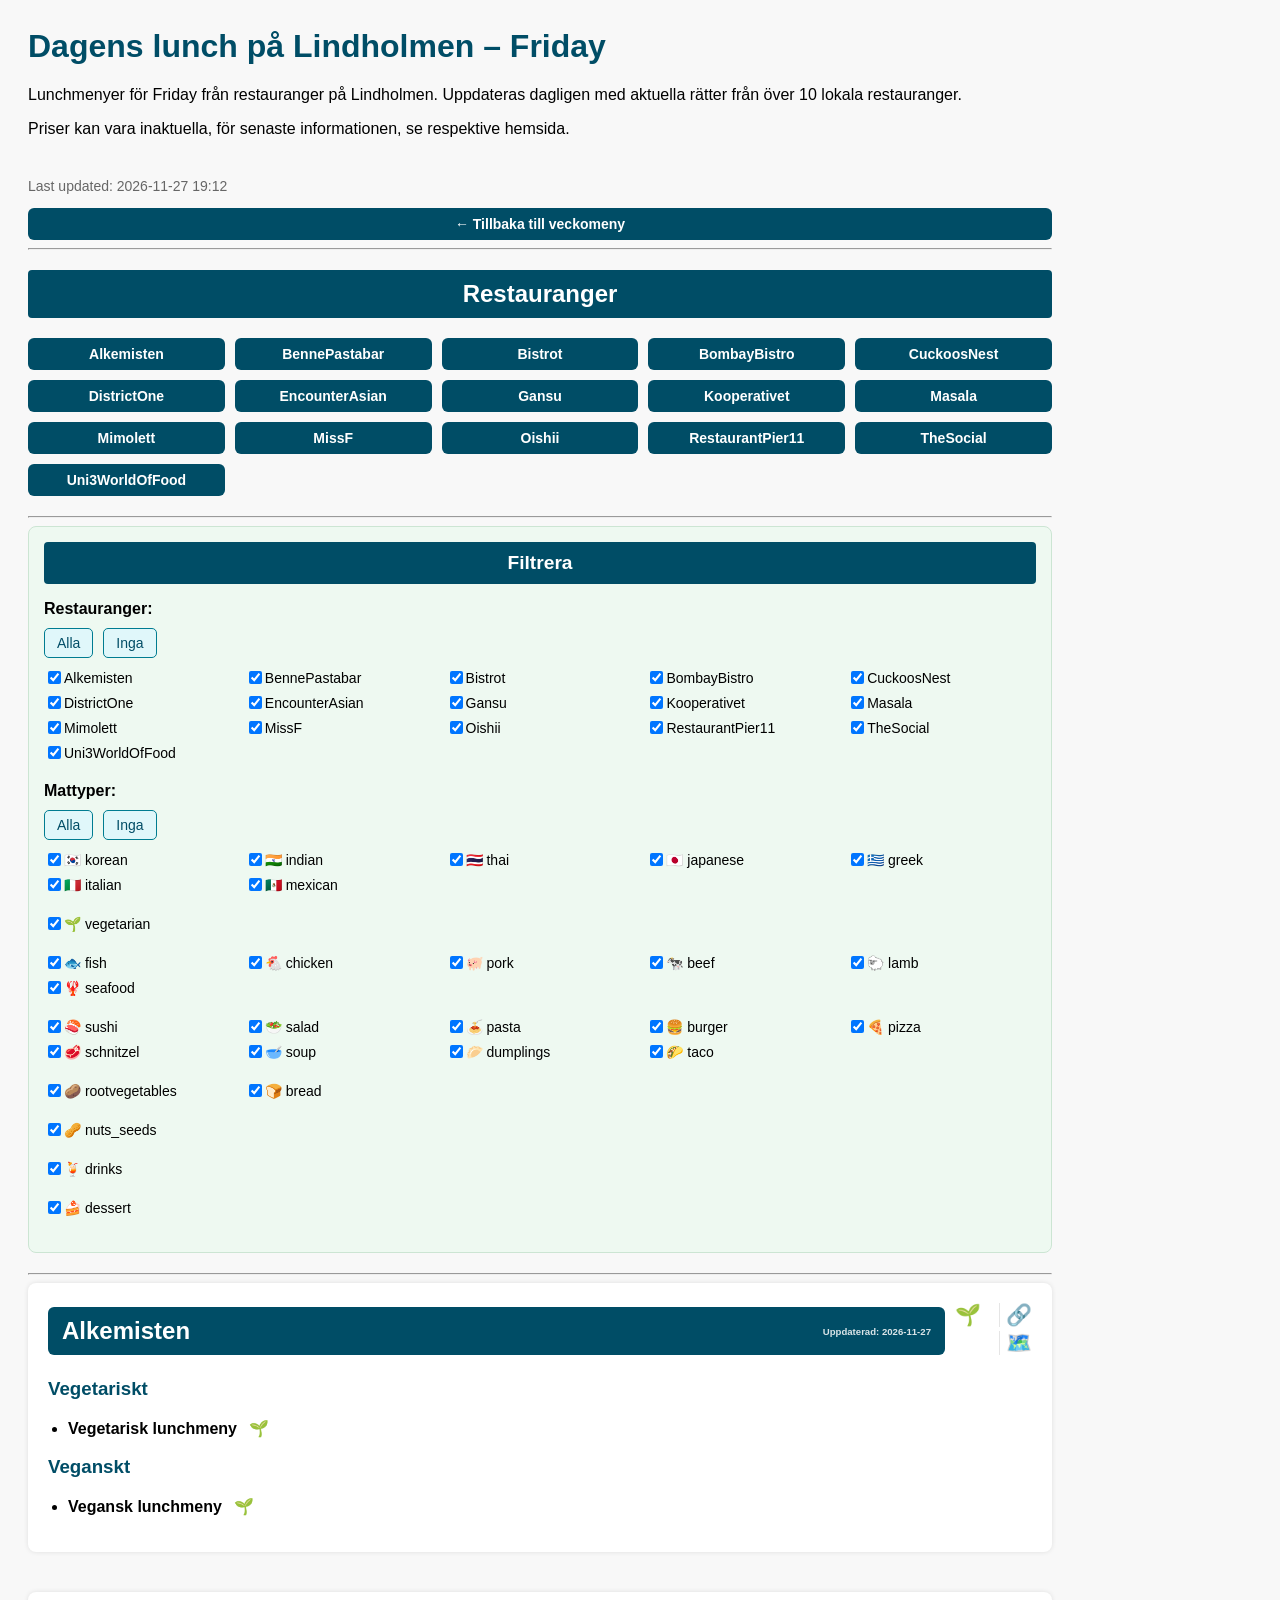
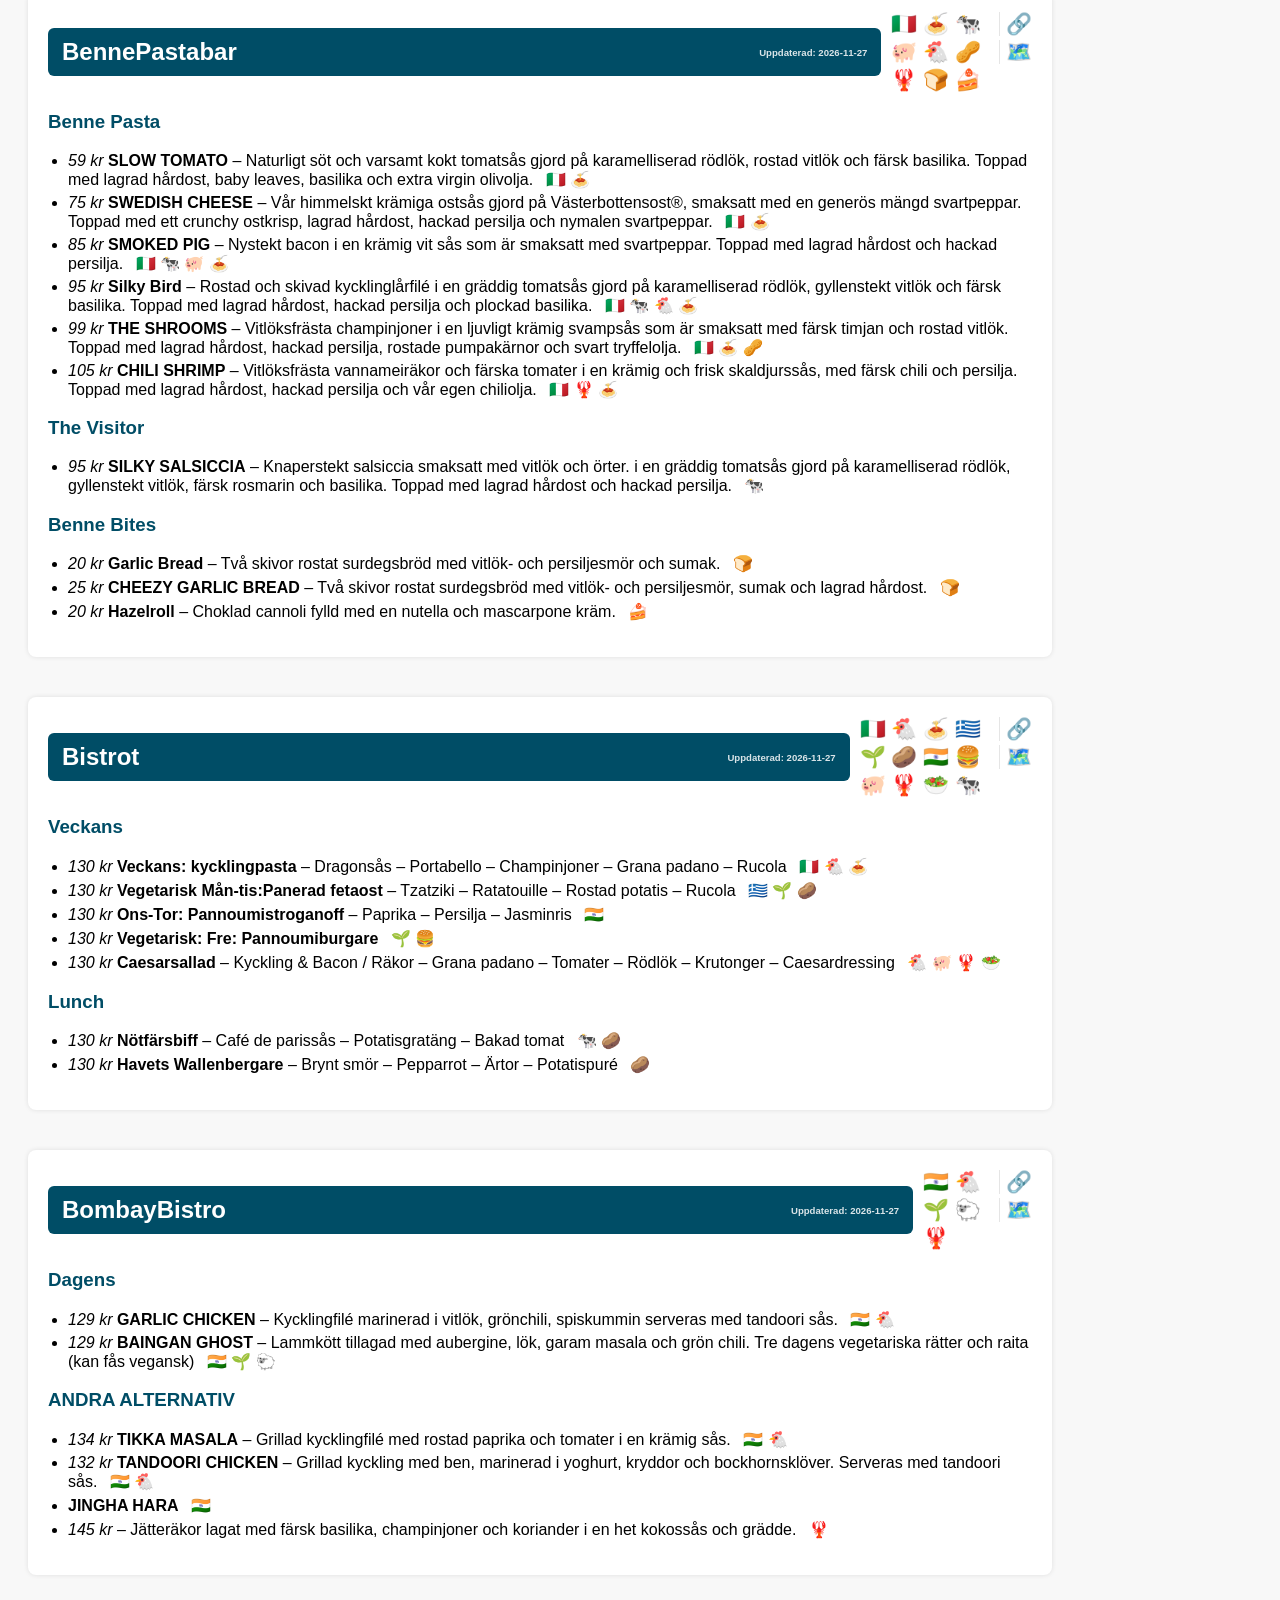
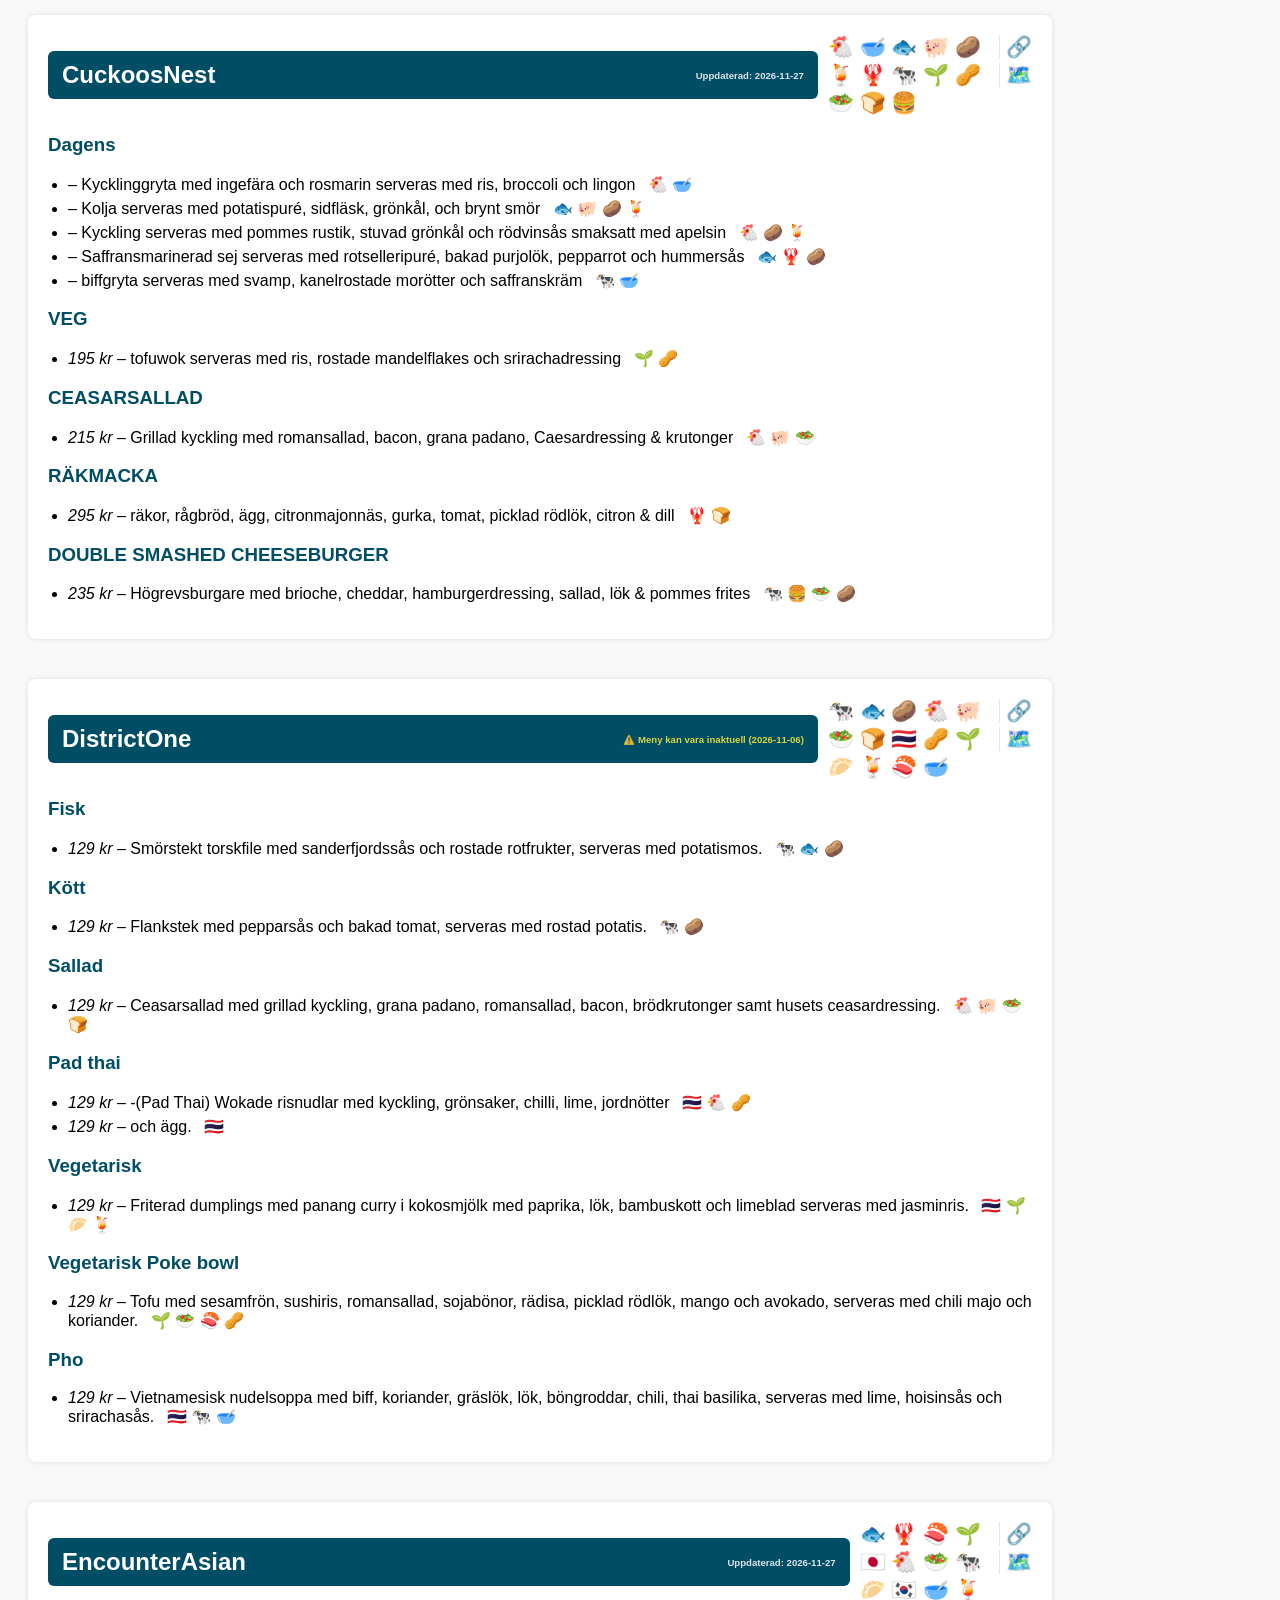
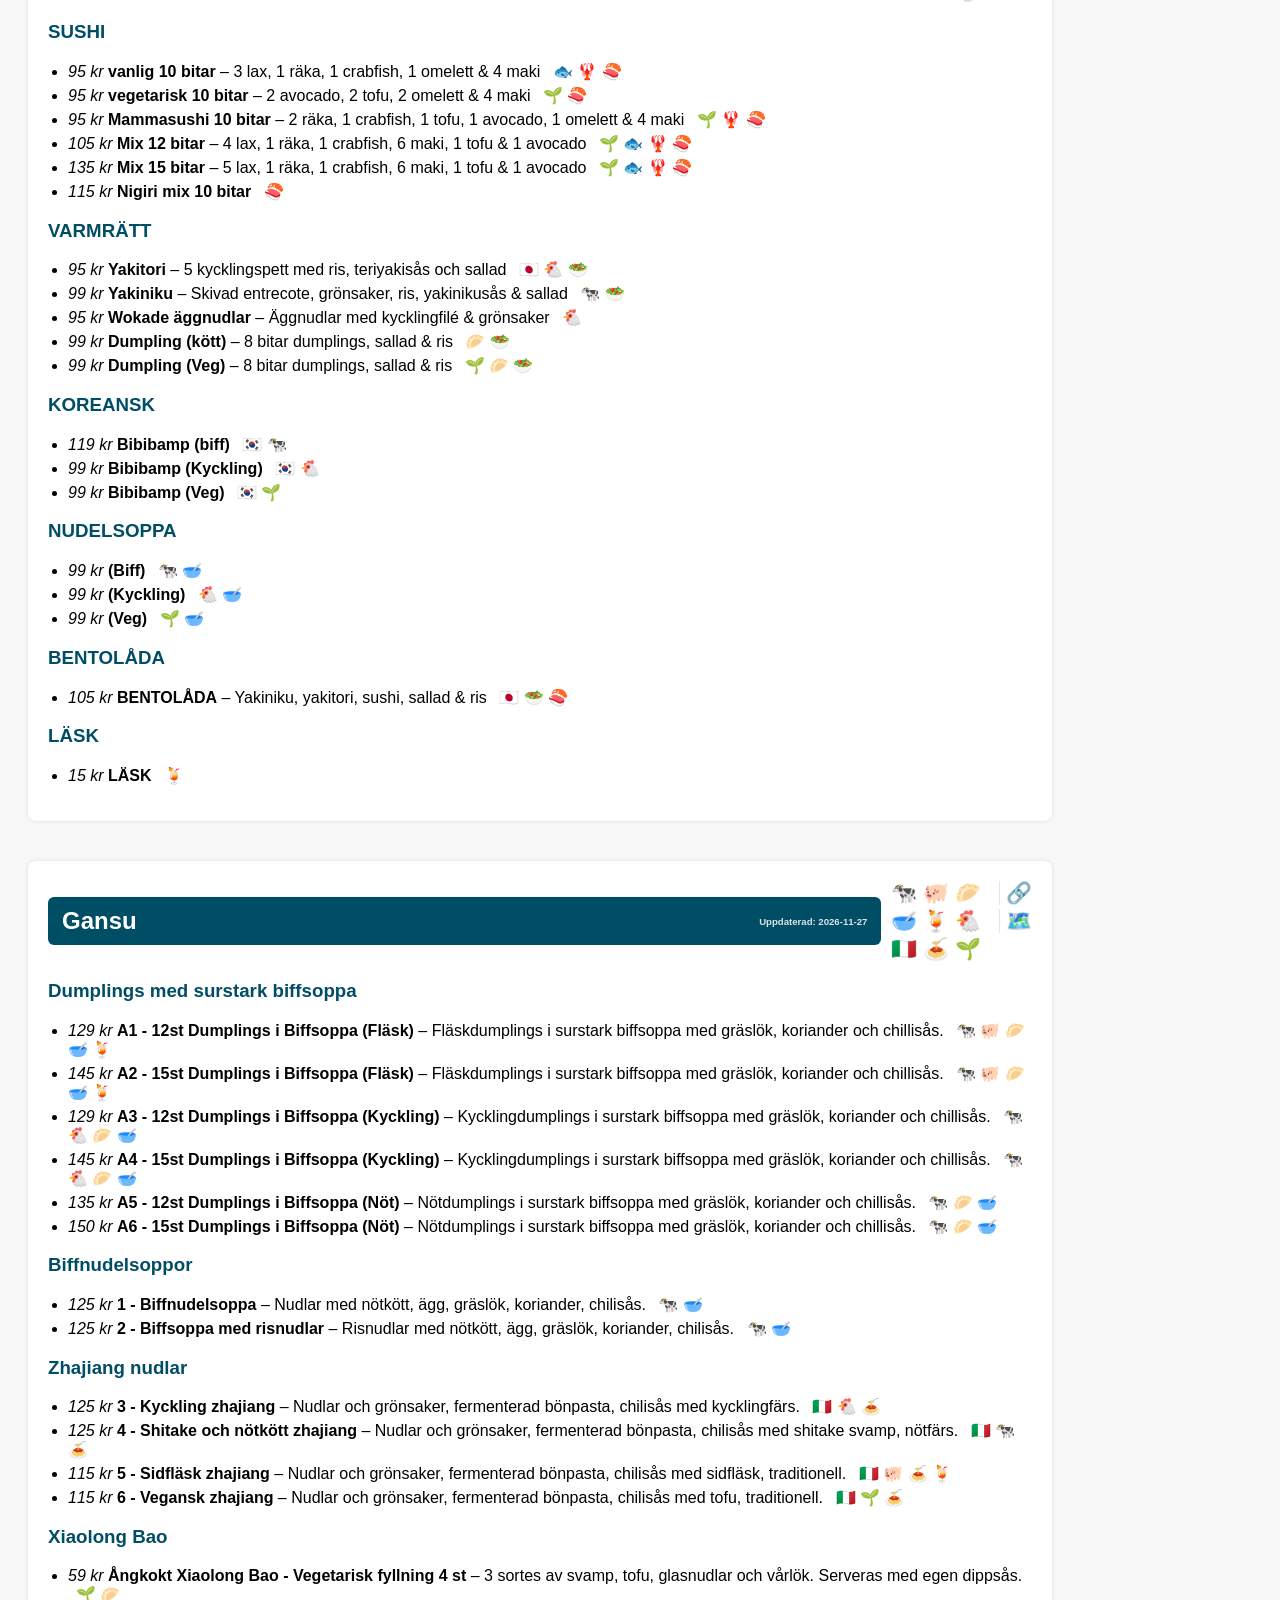
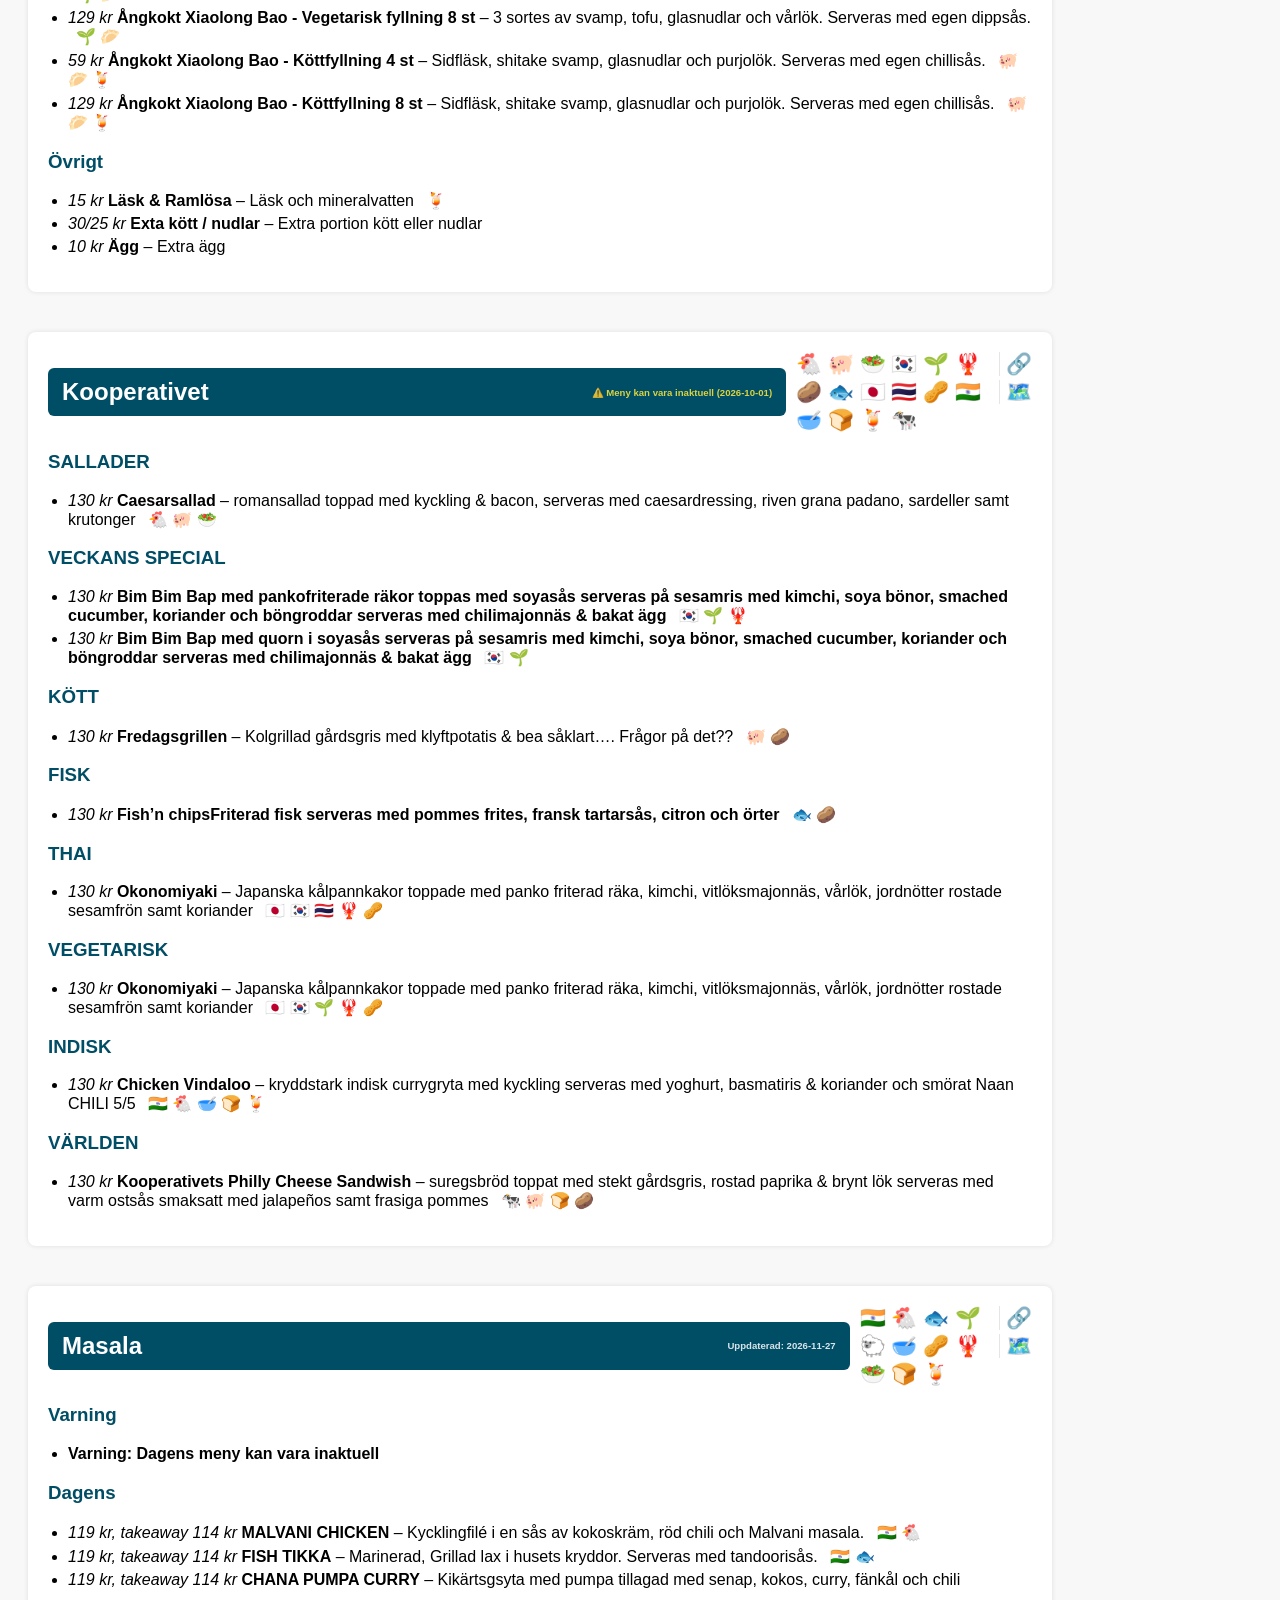
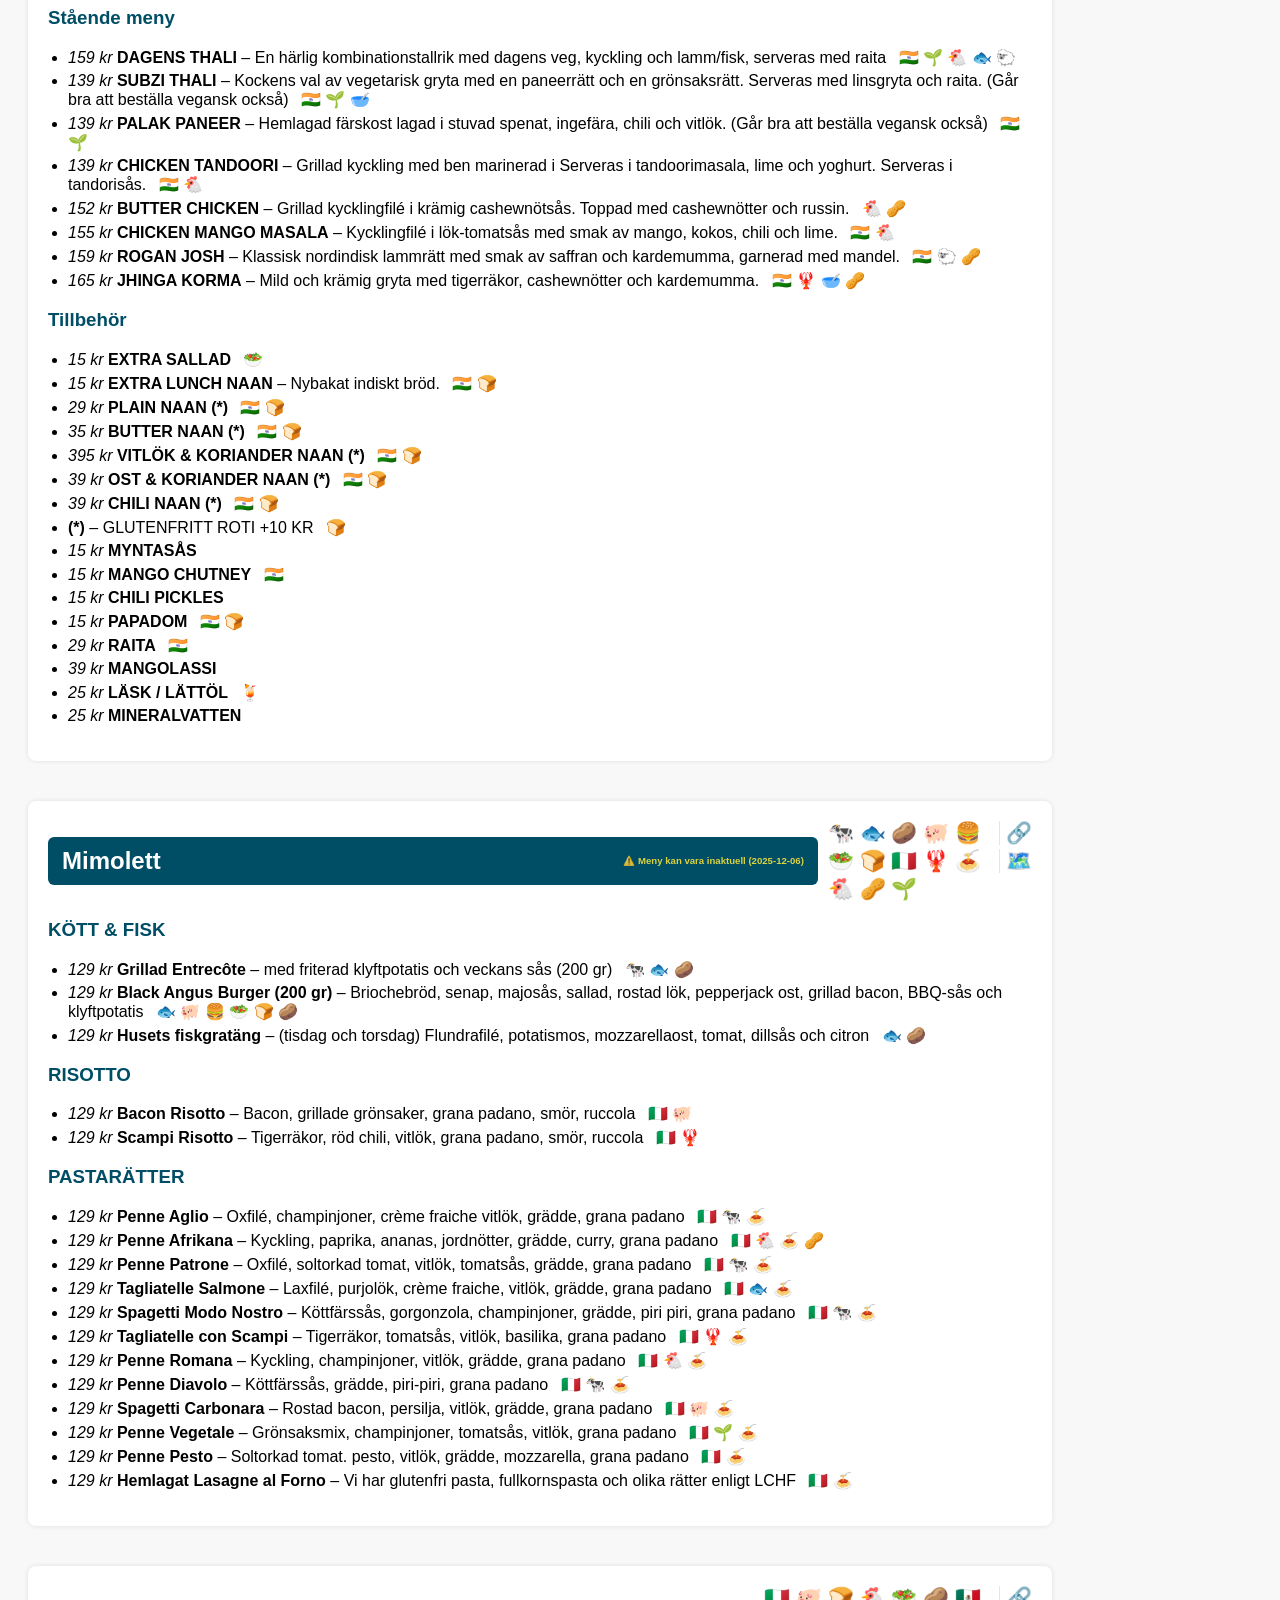
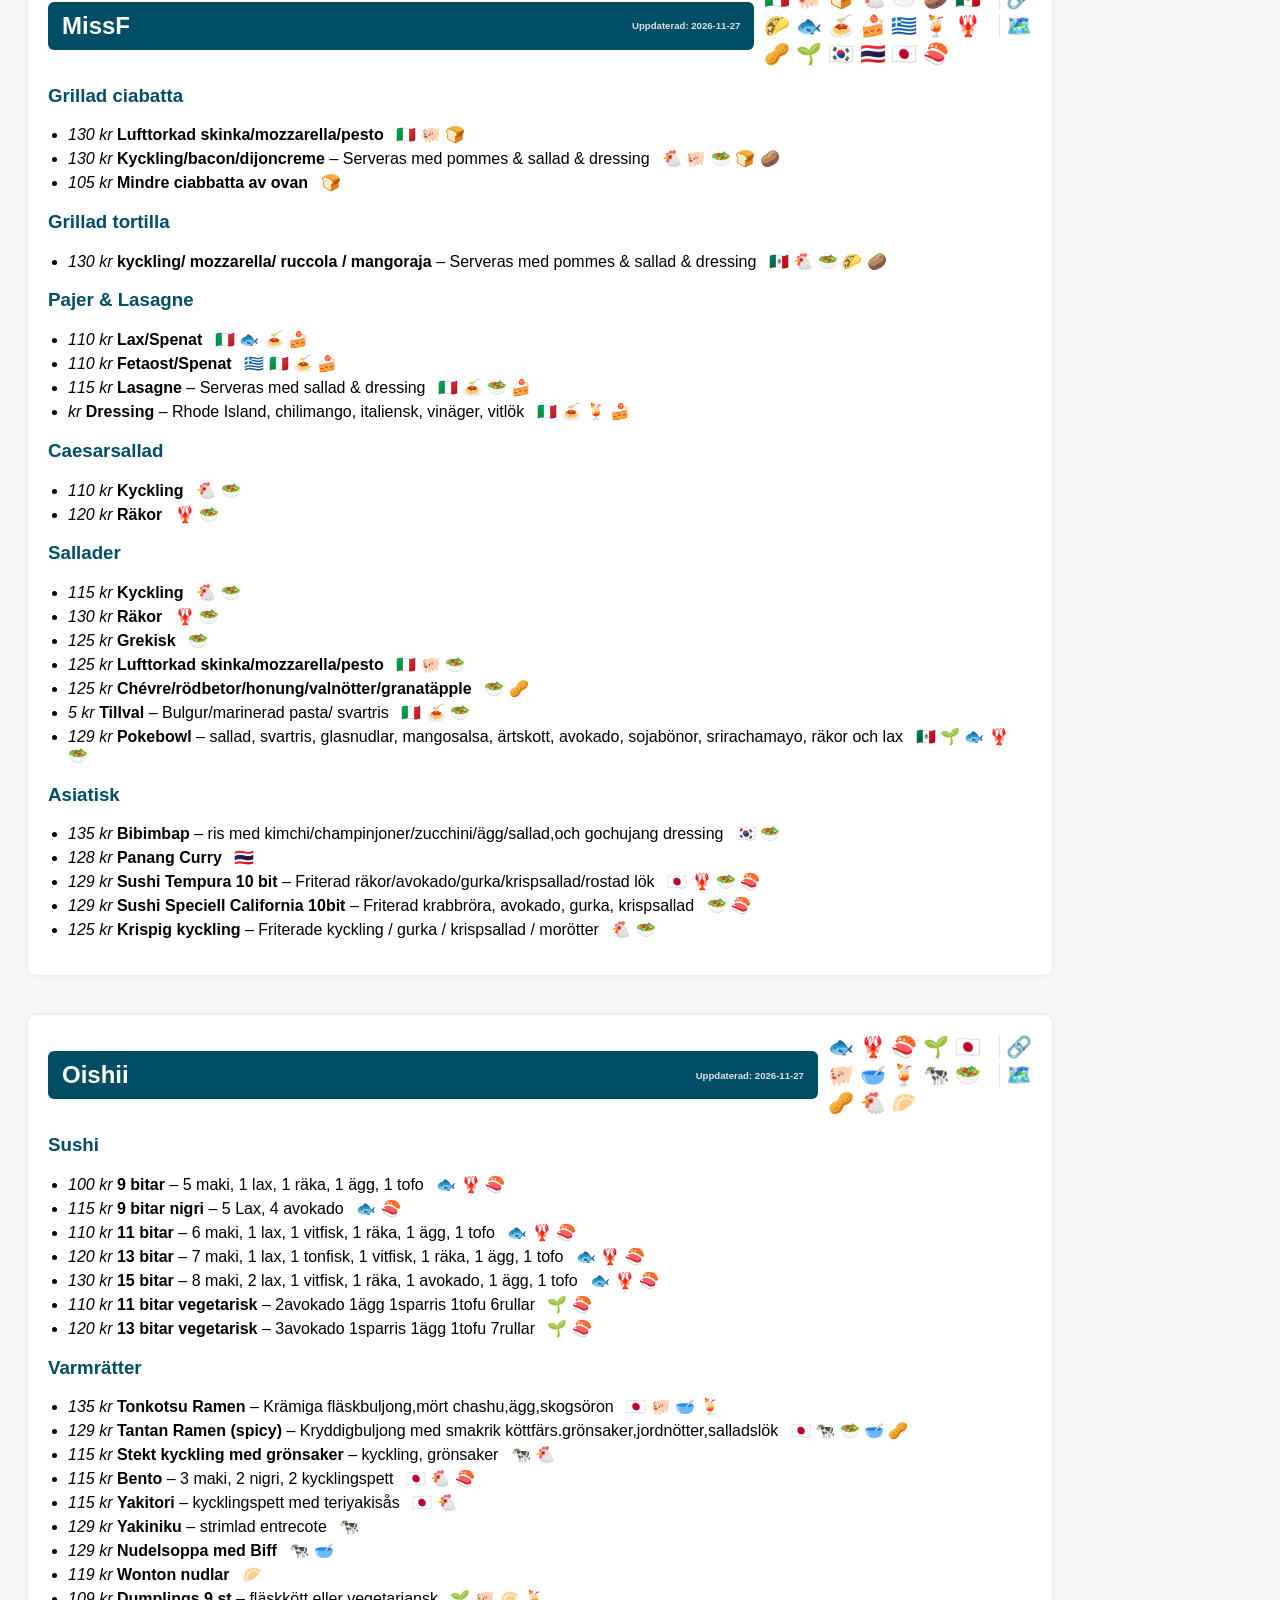
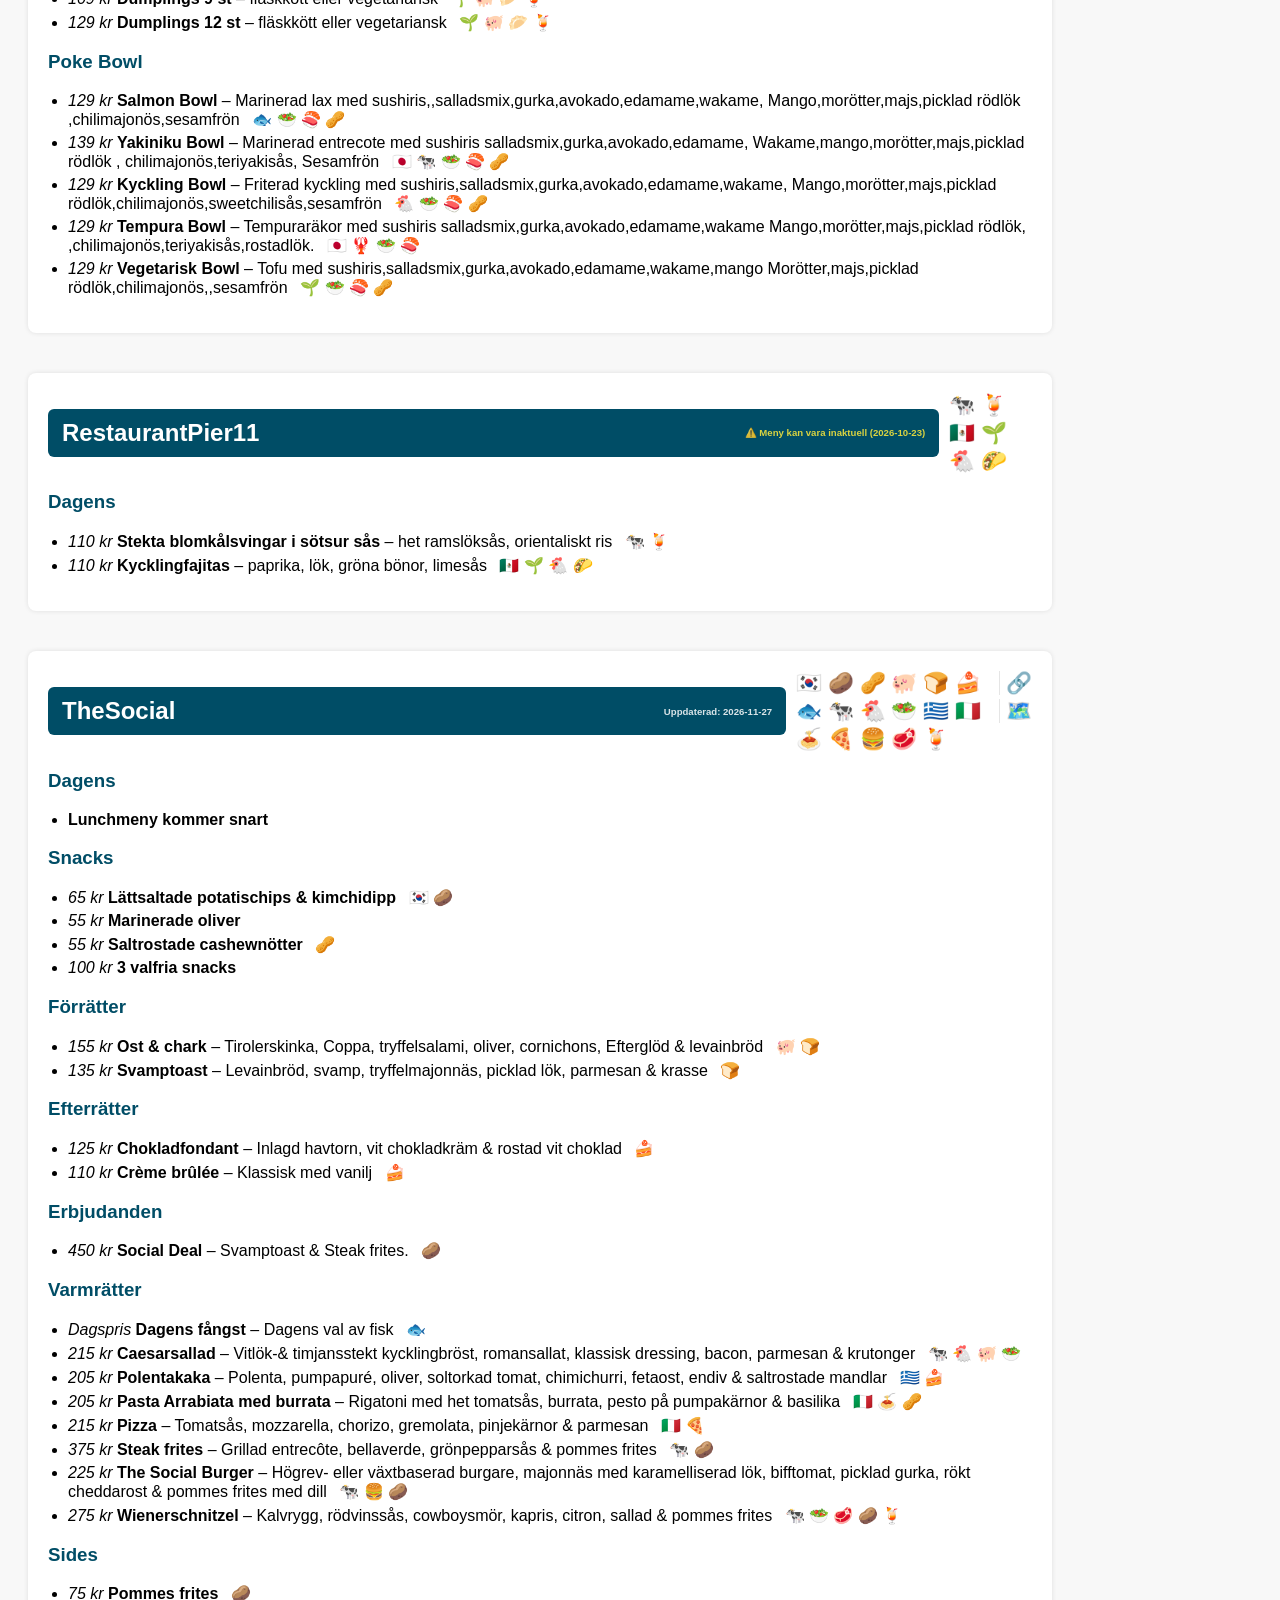
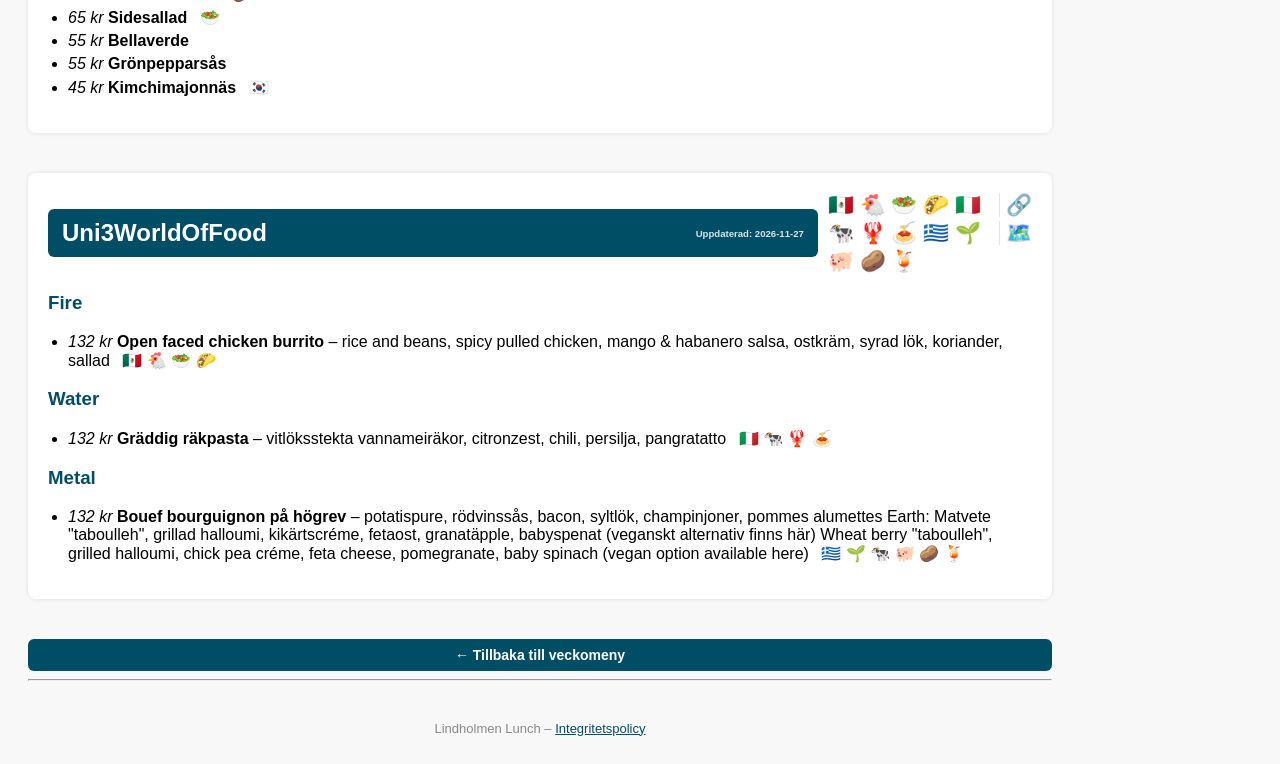
==== docs/lunch_friday.html @ 773d5171 "Automated lunch update" ====
<style>
    h1 {
        color: #004d66;
    }

    h2 {
        background: #004d66;
        color: white;
        padding: 10px;
        border-radius: 4px;
        cursor: pointer;
        user-select: none;
        text-align: center;
        margin-top: 20px;
    }

    h2:hover {
        background: #006080;
    }

    h3 {
        color: #004d66;
        margin-top: 1em;
    }

    ul {
        list-style-type: disc;
        padding-left: 20px;
    }

    li {
        margin-bottom: 5px;
    }

    body {
        font-family: Arial, sans-serif;
        background: #f8f8f8;
        padding: 20px;
        max-width: 80%
    }

    .restaurant {
        margin-bottom: 40px;
        padding: 20px;
        background: white;
        border-radius: 8px;
        box-shadow: 0 0 5px rgba(0, 0, 0, 0.1);
    }

    .restaurant-header {
        display: flex;
        justify-content: space-between;
        align-items: center;
    }

    .menu-content {
        display: none;
        margin-top: 10px;
    }

    .button-container {
        display: grid;
        grid-template-columns: repeat(auto-fit, minmax(180px, 1fr));
        gap: 10px;
        margin-bottom: 20px;
    }

    .weekday-button {
        display: block;
        text-align: center;
        background: #004d66;
        color: white;
        padding: 8px 12px;
        border-radius: 6px;
        font-size: 14px;
        text-decoration: none;
        font-weight: bold;
        transition: background 0.2s ease;
    }

    .weekday-button:hover {
        background: #006080;
    }

    .menu-header {
        display: flex;
        justify-content: space-between;
        align-items: flex-start;
        flex-wrap: nowrap;
        gap: 10px;
        min-height: 60px;
    }

    .menu-header h2 {
        flex: 1;
        margin: 0;
        padding-top: 2px;
    }

    .menu-header-grid {
        display: grid;
        grid-template-areas:
            "name emojis1 link1"
            "name emojis2 link2"
            "name emojis3 link3";
        grid-template-columns: 1fr auto auto;
        gap: 4px 10px;
        align-items: center;
        margin-bottom: 10px;
        border-collapse: separate;
    }

    .menu-info {
        display: flex;
        flex-direction: column;
        align-items: flex-end;
        min-width: 90px;
    }

    .menu-links {
        display: flex;
        gap: 10px;
        font-size: 1.2em;
    }

    .menu-links a {
        color: #004d66;
        text-decoration: none;
    }

    .menu-links a:hover {
        text-decoration: underline;
        color: #004d66;
    }

    .icon-links {
        display: flex;
        gap: 6px;
        font-size: 1.2em;
        margin-top: 2px;
    }

    .icon-link {
        font-size: 1.3em;
        text-align: right;
        padding-left: 6px;
        border-left: 1px solid rgba(0, 0, 0, 0.1);
        margin-left: 6px;
    }

    .icon-link a {
        color: #004d66;
        text-decoration: none;
    }

    .icon-link a:hover {
        text-decoration: underline;
        color: #004d66;
    }

    .emoji-tags {
        display: flex;
        flex-direction: column;
        text-align: right;
        font-size: 1.2em;
        line-height: 1.4;
    }

    .emoji-row {
        font-size: 1.3em;
        white-space: nowrap;
        text-align: left;
        padding-right: 1px;
        margin-right: 1px;
    }

    .restaurant-name {
        grid-area: name;
        font-size: 1.5em;
        font-weight: bold;
        background: #004d66;
        color: white;
        padding: 10px 14px;
        border-radius: 6px;
        cursor: pointer;
        user-select: none;
        transition: background 0.2s ease;
        display: flex;
        justify-content: space-between;
        align-items: center;
        gap: 10px;
    }

    .restaurant-title {
        font-size: 1em;
    }

    .restaurant-stale {
        font-size: 0.4em;
        opacity: 0.85;
        white-space: nowrap;
    }

    .restaurant-stale.stale {
        color: #ffeb3b; /* soft yellow warning on teal background */
    }

    .restaurant-name:hover {
        background: #006080;
    }

    .emoji-row:nth-child(2) {
        grid-area: emojis1;
    }

    .emoji-row:nth-child(3) {
        grid-area: emojis2;
    }

    .emoji-row:nth-child(4) {
        grid-area: emojis3;
    }

    .icon-link:nth-of-type(1) {
        grid-area: link1;
    }

    .icon-link:nth-of-type(2) {
        grid-area: link2;
    }

    .icon-link:nth-of-type(3) {
        grid-area: link3;
    }

    .filters {
        background: #eef9f1;
        padding: 15px;
        border: 1px solid #cce5d3;
        border-radius: 8px;
        margin-bottom: 20px;
    }

    .filters h2 {
        margin-top: 0;
        font-size: 1.2em;
    }

    .emoji-inline {
        margin-left: 0.5em;
    }

    .tag-group {
        margin-bottom: 1em;
        padding-left: 10px;
    }

    .checkbox-grid {
        display: grid;
        grid-template-columns: repeat(auto-fill, minmax(180px, 1fr));
        gap: 6px 12px;
        margin: 10px 0;
    }

    .checkbox-grid label {
        display: flex;
        align-items: center;
        font-size: 14px;
    }

    .filter-buttons {
        margin: 10px 0;
        display: flex;
        gap: 10px;
        flex-wrap: wrap;
    }

    .filter-buttons button {
        background-color: #e0f7fa;
        border: 1px solid #007c91;
        color: #004d66;
        padding: 6px 12px;
        font-size: 14px;
        border-radius: 5px;
        cursor: pointer;
        transition: background-color 0.2s ease;
    }

    .filter-buttons button:hover {
        background-color: #b2ebf2;
    }

    .filter-columns {
        display: grid;
        grid-template-columns: repeat(auto-fill, minmax(160px, 1fr));
        gap: 6px 12px;
        margin: 10px 0 20px 0;
    }

    .filter-columns label {
        display: flex;
        align-items: center;
        font-size: 14px;
        white-space: nowrap;
    }
</style>

<!DOCTYPE html>
<html lang="sv">

<head>
    <!-- Google Analytics -->
    <script async src="https://www.googletagmanager.com/gtag/js?id=G-LMDT71XZ0C"></script>
    <script>
        window.dataLayer = window.dataLayer || [];
        function gtag() { dataLayer.push(arguments); }
        gtag('js', new Date());
        gtag('config', 'G-LMDT71XZ0C');
    </script>
    <script async src="https://pagead2.googlesyndication.com/pagead/js/adsbygoogle.js?client=ca-pub-7499028717075061"
        crossorigin="anonymous"></script>
    <meta charset="UTF-8">
    <title>Dagens lunch – Friday</title>
    <meta name="description" content="Dagens lunch från restauranger på Lindholmen – Friday" />
    <script>
        function toggleVisibility(id) {
            const el = document.getElementById(id);
            if (!el) return;
            const current = window.getComputedStyle(el).display;
            el.style.display = (current === 'none') ? 'block' : 'none';
        }

        window.addEventListener("DOMContentLoaded", function () {
            const hash = window.location.hash;
            if (hash) {
                const readableId = hash.slice(1);
                const contentId = readableId + "_menu";
                const menuContent = document.getElementById(contentId);
                if (menuContent) {
                    menuContent.style.display = "block";
                    document.getElementById(readableId)?.scrollIntoView({ behavior: "smooth" });
                }
            }
        });
    </script>
</head>

<body>
    <h1>Dagens lunch på Lindholmen – Friday</h1>
    <p>Lunchmenyer för Friday från restauranger på Lindholmen. Uppdateras dagligen med aktuella rätter
        från över 10 lokala restauranger.</p>
    <p>Priser kan vara inaktuella, för senaste informationen, se respektive hemsida.</p>

    <div style="margin-top: 40px; font-size: 14px; color: #666;">
        <p>Last updated: 2026-11-27 19:12</p>
    </div>
    <a class="weekday-button" href="index.html">← Tillbaka till veckomeny</a>
    <hr>

    <div class="toc">
        <h2>Restauranger</h2>
        <div class="button-container">
            
            
            <a class="weekday-button" href="#Alkemisten">Alkemisten</a>
            
            
            <a class="weekday-button" href="#BennePastabar">BennePastabar</a>
            
            
            <a class="weekday-button" href="#Bistrot">Bistrot</a>
            
            
            <a class="weekday-button" href="#BombayBistro">BombayBistro</a>
            
            
            <a class="weekday-button" href="#CuckoosNest">CuckoosNest</a>
            
            
            <a class="weekday-button" href="#DistrictOne">DistrictOne</a>
            
            
            <a class="weekday-button" href="#EncounterAsian">EncounterAsian</a>
            
            
            <a class="weekday-button" href="#Gansu">Gansu</a>
            
            
            <a class="weekday-button" href="#Kooperativet">Kooperativet</a>
            
            
            <a class="weekday-button" href="#Masala">Masala</a>
            
            
            <a class="weekday-button" href="#Mimolett">Mimolett</a>
            
            
            <a class="weekday-button" href="#MissF">MissF</a>
            
            
            <a class="weekday-button" href="#Oishii">Oishii</a>
            
            
            <a class="weekday-button" href="#RestaurantPier11">RestaurantPier11</a>
            
            
            <a class="weekday-button" href="#TheSocial">TheSocial</a>
            
            
            <a class="weekday-button" href="#Uni3WorldOfFood">Uni3WorldOfFood</a>
            
        </div>
    </div>
    <hr>
    <div class="filters">
        <h2 onclick="toggleVisibility('filter-box')">Filtrera</h2>
        <div id="filter-box" style="display: block;">
            <div>
                <strong>Restauranger:</strong>
                <div class="filter-buttons">
                    <button type="button" onclick="toggleAllRestaurants(true)">Alla</button>
                    <button type="button" onclick="toggleAllRestaurants(false)">Inga</button>
                </div>
                <div class="filter-columns">
                    
                    
                    <label><input type="checkbox" class="filter-restaurant" data-restaurant="Alkemisten" checked> Alkemisten</label>
                    
                    
                    <label><input type="checkbox" class="filter-restaurant" data-restaurant="BennePastabar" checked> BennePastabar</label>
                    
                    
                    <label><input type="checkbox" class="filter-restaurant" data-restaurant="Bistrot" checked> Bistrot</label>
                    
                    
                    <label><input type="checkbox" class="filter-restaurant" data-restaurant="BombayBistro" checked> BombayBistro</label>
                    
                    
                    <label><input type="checkbox" class="filter-restaurant" data-restaurant="CuckoosNest" checked> CuckoosNest</label>
                    
                    
                    <label><input type="checkbox" class="filter-restaurant" data-restaurant="DistrictOne" checked> DistrictOne</label>
                    
                    
                    <label><input type="checkbox" class="filter-restaurant" data-restaurant="EncounterAsian" checked> EncounterAsian</label>
                    
                    
                    <label><input type="checkbox" class="filter-restaurant" data-restaurant="Gansu" checked> Gansu</label>
                    
                    
                    <label><input type="checkbox" class="filter-restaurant" data-restaurant="Kooperativet" checked> Kooperativet</label>
                    
                    
                    <label><input type="checkbox" class="filter-restaurant" data-restaurant="Masala" checked> Masala</label>
                    
                    
                    <label><input type="checkbox" class="filter-restaurant" data-restaurant="Mimolett" checked> Mimolett</label>
                    
                    
                    <label><input type="checkbox" class="filter-restaurant" data-restaurant="MissF" checked> MissF</label>
                    
                    
                    <label><input type="checkbox" class="filter-restaurant" data-restaurant="Oishii" checked> Oishii</label>
                    
                    
                    <label><input type="checkbox" class="filter-restaurant" data-restaurant="RestaurantPier11" checked> RestaurantPier11</label>
                    
                    
                    <label><input type="checkbox" class="filter-restaurant" data-restaurant="TheSocial" checked> TheSocial</label>
                    
                    
                    <label><input type="checkbox" class="filter-restaurant" data-restaurant="Uni3WorldOfFood" checked> Uni3WorldOfFood</label>
                    
                </div>
            </div>
            <div>
                <strong>Mattyper:</strong>
                <div class="filter-buttons">
                    <button type="button" onclick="toggleAllTags(true)">Alla</button>
                    <button type="button" onclick="toggleAllTags(false)">Inga</button>
                </div>
                
                <div class="filter-columns">
                    
                    <label><input type="checkbox" class="filter-tag" data-tag="korean" checked> 🇰🇷 korean</label>
                    
                    <label><input type="checkbox" class="filter-tag" data-tag="indian" checked> 🇮🇳 indian</label>
                    
                    <label><input type="checkbox" class="filter-tag" data-tag="thai" checked> 🇹🇭 thai</label>
                    
                    <label><input type="checkbox" class="filter-tag" data-tag="japanese" checked> 🇯🇵 japanese</label>
                    
                    <label><input type="checkbox" class="filter-tag" data-tag="greek" checked> 🇬🇷 greek</label>
                    
                    <label><input type="checkbox" class="filter-tag" data-tag="italian" checked> 🇮🇹 italian</label>
                    
                    <label><input type="checkbox" class="filter-tag" data-tag="mexican" checked> 🇲🇽 mexican</label>
                    
                </div>
                
                <div class="filter-columns">
                    
                    <label><input type="checkbox" class="filter-tag" data-tag="vegetarian" checked> 🌱 vegetarian</label>
                    
                </div>
                
                <div class="filter-columns">
                    
                    <label><input type="checkbox" class="filter-tag" data-tag="fish" checked> 🐟 fish</label>
                    
                    <label><input type="checkbox" class="filter-tag" data-tag="chicken" checked> 🐔 chicken</label>
                    
                    <label><input type="checkbox" class="filter-tag" data-tag="pork" checked> 🐖 pork</label>
                    
                    <label><input type="checkbox" class="filter-tag" data-tag="beef" checked> 🐄 beef</label>
                    
                    <label><input type="checkbox" class="filter-tag" data-tag="lamb" checked> 🐑 lamb</label>
                    
                    <label><input type="checkbox" class="filter-tag" data-tag="seafood" checked> 🦞 seafood</label>
                    
                </div>
                
                <div class="filter-columns">
                    
                    <label><input type="checkbox" class="filter-tag" data-tag="sushi" checked> 🍣 sushi</label>
                    
                    <label><input type="checkbox" class="filter-tag" data-tag="salad" checked> 🥗 salad</label>
                    
                    <label><input type="checkbox" class="filter-tag" data-tag="pasta" checked> 🍝 pasta</label>
                    
                    <label><input type="checkbox" class="filter-tag" data-tag="burger" checked> 🍔 burger</label>
                    
                    <label><input type="checkbox" class="filter-tag" data-tag="pizza" checked> 🍕 pizza</label>
                    
                    <label><input type="checkbox" class="filter-tag" data-tag="schnitzel" checked> 🥩 schnitzel</label>
                    
                    <label><input type="checkbox" class="filter-tag" data-tag="soup" checked> 🥣 soup</label>
                    
                    <label><input type="checkbox" class="filter-tag" data-tag="dumplings" checked> 🥟 dumplings</label>
                    
                    <label><input type="checkbox" class="filter-tag" data-tag="taco" checked> 🌮 taco</label>
                    
                </div>
                
                <div class="filter-columns">
                    
                    <label><input type="checkbox" class="filter-tag" data-tag="rootvegetables" checked> 🥔 rootvegetables</label>
                    
                    <label><input type="checkbox" class="filter-tag" data-tag="bread" checked> 🍞 bread</label>
                    
                </div>
                
                <div class="filter-columns">
                    
                    <label><input type="checkbox" class="filter-tag" data-tag="nuts_seeds" checked> 🥜 nuts_seeds</label>
                    
                </div>
                
                <div class="filter-columns">
                    
                    <label><input type="checkbox" class="filter-tag" data-tag="drinks" checked> 🍹 drinks</label>
                    
                </div>
                
                <div class="filter-columns">
                    
                    <label><input type="checkbox" class="filter-tag" data-tag="dessert" checked> 🍰 dessert</label>
                    
                </div>
                
            </div>
        </div>
    </div>
    <hr>
    
    
    
    <div class="restaurant" id="Alkemisten">
        <div class="menu-header-grid">
            <div class="restaurant-name" onclick="toggleVisibility('Alkemisten_menu')">
                <span class="restaurant-title">Alkemisten</span>
                <span class="restaurant-stale ">
                    
                        
                            Uppdaterad: 2026-11-27
                        
                    
                </span>
            </div>
            
            
            
            
            
            
            
            
            
            
            
            
            
            
            
            
            <div class="emoji-row">🌱</div>
            <div class="emoji-row"></div>
            <div class="emoji-row"></div>
            <div class="icon-link">
                
                <a href="https://www.alkemistenkaffebar.se/" target="_blank" title="Hemsida">🔗</a>
                
            </div>
            <div class="icon-link">
                
                <a href="https://maps.google.com/?q=Alkemisten+Lindholmen" target="_blank" title="Google Maps">🗺️</a>
                
            </div>
        </div>
        <div class="menu-content" id="Alkemisten_menu" style="display: block;">
            
            
            
            
            
            
            
            
            
            
            
            
            
            

            
            <h3>Vegetariskt</h3>
            <ul>
                
                <li data-tags="vegetarian" >
                    
                    <strong>Vegetarisk lunchmeny</strong>
                    
                    
                    <span class="emoji-inline">
                        
                        🌱
                        
                    </span>
                    
                </li>
                
            </ul>
            
            <h3>Veganskt</h3>
            <ul>
                
                <li data-tags="vegetarian" >
                    
                    <strong>Vegansk lunchmeny</strong>
                    
                    
                    <span class="emoji-inline">
                        
                        🌱
                        
                    </span>
                    
                </li>
                
            </ul>
            
        </div>
    </div>
    
    
    
    <div class="restaurant" id="BennePastabar">
        <div class="menu-header-grid">
            <div class="restaurant-name" onclick="toggleVisibility('BennePastabar_menu')">
                <span class="restaurant-title">BennePastabar</span>
                <span class="restaurant-stale ">
                    
                        
                            Uppdaterad: 2026-11-27
                        
                    
                </span>
            </div>
            
            
            
            
            
            
            
            
            
            
            
            
            
            
            
            
            
            
            
            
            
            
            
            
            
            
            
            
            
            
            
            
            
            
            
            
            
            
            
            
            
            
            
            
            
            
            
            
            
            
            
            
            
            
            
            
            
            
            
            
            
            
            
            
            
            
            
            
            
            
            
            
            
            
            
            
            
            
            
            
            
            
            
            
            
            
            
            
            
            
            
            
            
            
            
            
            
            
            
            
            
            
            
            
            
            
            
            
            <div class="emoji-row">🇮🇹 🍝 🐄</div>
            <div class="emoji-row">🐖 🐔 🥜</div>
            <div class="emoji-row">🦞 🍞 🍰</div>
            <div class="icon-link">
                
                <a href="https://bennepastabar.se/" target="_blank" title="Hemsida">🔗</a>
                
            </div>
            <div class="icon-link">
                
                <a href="https://maps.google.com/?q=Benne+Pastabar+Lindholmen" target="_blank" title="Google Maps">🗺️</a>
                
            </div>
        </div>
        <div class="menu-content" id="BennePastabar_menu" style="display: block;">
            
            
            
            
            
            
            
            
            
            
            
            
            
            
            
            
            
            
            
            
            
            
            
            
            
            
            
            
            
            
            
            
            
            
            
            
            
            
            
            
            
            
            
            
            
            
            
            

            
            <h3>Benne Pasta</h3>
            <ul>
                
                <li data-tags="italian pasta" >
                    <em>59 kr</em>
                    <strong>SLOW TOMATO</strong>
                     – Naturligt söt och varsamt kokt tomatsås gjord på karamelliserad rödlök, rostad vitlök och färsk basilika. Toppad med lagrad hårdost, baby leaves, basilika och extra virgin olivolja.
                    
                    <span class="emoji-inline">
                        
                        🇮🇹
                        
                        🍝
                        
                    </span>
                    
                </li>
                
                <li data-tags="italian pasta" >
                    <em>75 kr</em>
                    <strong>SWEDISH CHEESE</strong>
                     – Vår himmelskt krämiga ostsås gjord på
									Västerbottensost®, smaksatt med en generös mängd svartpeppar. Toppad med ett crunchy ostkrisp, lagrad hårdost, hackad persilja och nymalen svartpeppar.
                    
                    <span class="emoji-inline">
                        
                        🇮🇹
                        
                        🍝
                        
                    </span>
                    
                </li>
                
                <li data-tags="italian beef pork pasta" >
                    <em>85 kr</em>
                    <strong>SMOKED PIG</strong>
                     – Nystekt bacon i en krämig vit sås som är smaksatt med svartpeppar. Toppad med lagrad hårdost och hackad persilja.
                    
                    <span class="emoji-inline">
                        
                        🇮🇹
                        
                        🐄
                        
                        🐖
                        
                        🍝
                        
                    </span>
                    
                </li>
                
                <li data-tags="italian beef chicken pasta" >
                    <em>95 kr</em>
                    <strong>Silky Bird</strong>
                     – Rostad och skivad kycklinglårfilé i en gräddig tomatsås gjord på karamelliserad rödlök, gyllenstekt vitlök och färsk basilika. Toppad med lagrad hårdost, hackad persilja och plockad basilika.
                    
                    <span class="emoji-inline">
                        
                        🇮🇹
                        
                        🐄
                        
                        🐔
                        
                        🍝
                        
                    </span>
                    
                </li>
                
                <li data-tags="italian pasta nuts_seeds" >
                    <em>99 kr</em>
                    <strong>THE SHROOMS</strong>
                     – Vitlöksfrästa champinjoner i en ljuvligt krämig svampsås som är smaksatt med färsk timjan och rostad vitlök. Toppad med lagrad hårdost, hackad persilja, rostade pumpakärnor och svart tryffelolja.
                    
                    <span class="emoji-inline">
                        
                        🇮🇹
                        
                        🍝
                        
                        🥜
                        
                    </span>
                    
                </li>
                
                <li data-tags="italian seafood pasta" >
                    <em>105 kr</em>
                    <strong>CHILI SHRIMP</strong>
                     – Vitlöksfrästa vannameiräkor och färska tomater i en krämig och frisk skaldjurssås, med färsk chili och persilja. Toppad med lagrad hårdost, hackad persilja och vår egen chiliolja.
                    
                    <span class="emoji-inline">
                        
                        🇮🇹
                        
                        🦞
                        
                        🍝
                        
                    </span>
                    
                </li>
                
            </ul>
            
            <h3>The Visitor</h3>
            <ul>
                
                <li data-tags="beef" >
                    <em>95 kr</em>
                    <strong>SILKY SALSICCIA</strong>
                     – Knaperstekt salsiccia smaksatt med vitlök och örter. i en gräddig tomatsås gjord på karamelliserad rödlök, gyllenstekt vitlök, färsk rosmarin och basilika. Toppad med lagrad hårdost och hackad persilja.
                    
                    <span class="emoji-inline">
                        
                        🐄
                        
                    </span>
                    
                </li>
                
            </ul>
            
            <h3>Benne Bites</h3>
            <ul>
                
                <li data-tags="bread" >
                    <em>20 kr</em>
                    <strong>Garlic Bread</strong>
                     – Två skivor rostat surdegsbröd med vitlök- och persiljesmör och sumak.
                    
                    <span class="emoji-inline">
                        
                        🍞
                        
                    </span>
                    
                </li>
                
                <li data-tags="bread" >
                    <em>25 kr</em>
                    <strong>CHEEZY GARLIC BREAD</strong>
                     – Två skivor rostat surdegsbröd med vitlök- och persiljesmör, sumak och lagrad hårdost.
                    
                    <span class="emoji-inline">
                        
                        🍞
                        
                    </span>
                    
                </li>
                
                <li data-tags="dessert" >
                    <em>20 kr</em>
                    <strong>Hazelroll</strong>
                     – Choklad cannoli fylld med en nutella och mascarpone kräm.
                    
                    <span class="emoji-inline">
                        
                        🍰
                        
                    </span>
                    
                </li>
                
            </ul>
            
        </div>
    </div>
    
    
    
    <div class="restaurant" id="Bistrot">
        <div class="menu-header-grid">
            <div class="restaurant-name" onclick="toggleVisibility('Bistrot_menu')">
                <span class="restaurant-title">Bistrot</span>
                <span class="restaurant-stale ">
                    
                        
                            Uppdaterad: 2026-11-27
                        
                    
                </span>
            </div>
            
            
            
            
            
            
            
            
            
            
            
            
            
            
            
            
            
            
            
            
            
            
            
            
            
            
            
            
            
            
            
            
            
            
            
            
            
            
            
            
            
            
            
            
            
            
            
            
            
            
            
            
            
            
            
            
            
            
            
            
            
            
            
            
            
            
            
            
            
            
            
            
            
            
            
            
            
            
            
            
            
            
            
            
            
            
            
            
            
            
            <div class="emoji-row">🇮🇹 🐔 🍝 🇬🇷</div>
            <div class="emoji-row">🌱 🥔 🇮🇳 🍔</div>
            <div class="emoji-row">🐖 🦞 🥗 🐄</div>
            <div class="icon-link">
                
                <a href="https://bistrot.se/" target="_blank" title="Hemsida">🔗</a>
                
            </div>
            <div class="icon-link">
                
                <a href="https://maps.google.com/?q=Bistrot+Lindholmen" target="_blank" title="Google Maps">🗺️</a>
                
            </div>
        </div>
        <div class="menu-content" id="Bistrot_menu" style="display: block;">
            
            
            
            
            
            
            
            
            
            
            
            
            
            
            
            
            
            
            
            
            
            
            
            
            
            
            
            
            
            
            
            
            
            

            
            <h3>Veckans</h3>
            <ul>
                
                <li data-tags="italian chicken pasta" >
                    <em>130 kr</em>
                    <strong>Veckans: kycklingpasta</strong>
                     – Dragonsås – Portabello – Champinjoner – Grana padano – Rucola
                    
                    <span class="emoji-inline">
                        
                        🇮🇹
                        
                        🐔
                        
                        🍝
                        
                    </span>
                    
                </li>
                
                <li data-tags="greek vegetarian rootvegetables" >
                    <em>130 kr</em>
                    <strong>Vegetarisk Mån-tis:Panerad fetaost</strong>
                     – Tzatziki – Ratatouille – Rostad potatis – Rucola
                    
                    <span class="emoji-inline">
                        
                        🇬🇷
                        
                        🌱
                        
                        🥔
                        
                    </span>
                    
                </li>
                
                <li data-tags="indian" >
                    <em>130 kr</em>
                    <strong>Ons-Tor: Pannoumistroganoff</strong>
                     – Paprika – Persilja – Jasminris
                    
                    <span class="emoji-inline">
                        
                        🇮🇳
                        
                    </span>
                    
                </li>
                
                <li data-tags="vegetarian burger" >
                    <em>130 kr</em>
                    <strong>Vegetarisk: Fre: Pannoumiburgare</strong>
                    
                    
                    <span class="emoji-inline">
                        
                        🌱
                        
                        🍔
                        
                    </span>
                    
                </li>
                
                <li data-tags="chicken pork seafood salad" >
                    <em>130 kr</em>
                    <strong>Caesarsallad</strong>
                     – Kyckling & Bacon / Räkor – Grana padano – Tomater – Rödlök – Krutonger – Caesardressing
                    
                    <span class="emoji-inline">
                        
                        🐔
                        
                        🐖
                        
                        🦞
                        
                        🥗
                        
                    </span>
                    
                </li>
                
            </ul>
            
            <h3>Lunch</h3>
            <ul>
                
                <li data-tags="beef rootvegetables" >
                    <em>130 kr</em>
                    <strong>Nötfärsbiff</strong>
                     – Café de parissås – Potatisgratäng – Bakad tomat
                    
                    <span class="emoji-inline">
                        
                        🐄
                        
                        🥔
                        
                    </span>
                    
                </li>
                
                <li data-tags="rootvegetables" >
                    <em>130 kr</em>
                    <strong>Havets Wallenbergare</strong>
                     – Brynt smör – Pepparrot – Ärtor – Potatispuré
                    
                    <span class="emoji-inline">
                        
                        🥔
                        
                    </span>
                    
                </li>
                
            </ul>
            
        </div>
    </div>
    
    
    
    <div class="restaurant" id="BombayBistro">
        <div class="menu-header-grid">
            <div class="restaurant-name" onclick="toggleVisibility('BombayBistro_menu')">
                <span class="restaurant-title">BombayBistro</span>
                <span class="restaurant-stale ">
                    
                        
                            Uppdaterad: 2026-11-27
                        
                    
                </span>
            </div>
            
            
            
            
            
            
            
            
            
            
            
            
            
            
            
            
            
            
            
            
            
            
            
            
            
            
            
            
            
            
            
            
            
            
            
            
            
            
            
            
            
            
            
            
            
            
            
            
            
            
            
            
            
            
            
            
            
            
            
            <div class="emoji-row">🇮🇳 🐔</div>
            <div class="emoji-row">🌱 🐑</div>
            <div class="emoji-row">🦞</div>
            <div class="icon-link">
                
                <a href="https://www.bombaybistro.se/lunch/" target="_blank" title="Hemsida">🔗</a>
                
            </div>
            <div class="icon-link">
                
                <a href="https://maps.google.com/?q=Bombay+Bistro+Lindholmen" target="_blank" title="Google Maps">🗺️</a>
                
            </div>
        </div>
        <div class="menu-content" id="BombayBistro_menu" style="display: block;">
            
            
            
            
            
            
            
            
            
            
            
            
            
            
            
            
            
            
            
            
            
            
            
            
            
            
            
            
            
            

            
            <h3>Dagens</h3>
            <ul>
                
                <li data-tags="indian chicken" >
                    <em>129 kr</em>
                    <strong>GARLIC CHICKEN</strong>
                     – Kycklingfilé marinerad i vitlök, grönchili, spiskummin serveras med tandoori sås.
                    
                    <span class="emoji-inline">
                        
                        🇮🇳
                        
                        🐔
                        
                    </span>
                    
                </li>
                
                <li data-tags="indian vegetarian lamb" >
                    <em>129 kr</em>
                    <strong>BAINGAN GHOST</strong>
                     – Lammkött tillagad med aubergine, lök, garam masala och grön chili. Tre dagens vegetariska rätter och raita (kan fås vegansk)
                    
                    <span class="emoji-inline">
                        
                        🇮🇳
                        
                        🌱
                        
                        🐑
                        
                    </span>
                    
                </li>
                
            </ul>
            
            <h3>ANDRA ALTERNATIV</h3>
            <ul>
                
                <li data-tags="indian chicken" >
                    <em>134 kr</em>
                    <strong>TIKKA MASALA</strong>
                     – Grillad kycklingfilé med rostad paprika och tomater i en krämig sås.
                    
                    <span class="emoji-inline">
                        
                        🇮🇳
                        
                        🐔
                        
                    </span>
                    
                </li>
                
                <li data-tags="indian chicken" >
                    <em>132 kr</em>
                    <strong>TANDOORI CHICKEN</strong>
                     – Grillad kyckling med ben, marinerad i yoghurt, kryddor och bockhornsklöver. Serveras med tandoori sås.
                    
                    <span class="emoji-inline">
                        
                        🇮🇳
                        
                        🐔
                        
                    </span>
                    
                </li>
                
                <li data-tags="indian" >
                    
                    <strong>JINGHA HARA</strong>
                    
                    
                    <span class="emoji-inline">
                        
                        🇮🇳
                        
                    </span>
                    
                </li>
                
                <li data-tags="seafood" >
                    <em>145 kr</em>
                    <strong></strong>
                     – Jätteräkor lagat med färsk basilika, champinjoner och koriander i en het kokossås och grädde.
                    
                    <span class="emoji-inline">
                        
                        🦞
                        
                    </span>
                    
                </li>
                
            </ul>
            
        </div>
    </div>
    
    
    
    <div class="restaurant" id="CuckoosNest">
        <div class="menu-header-grid">
            <div class="restaurant-name" onclick="toggleVisibility('CuckoosNest_menu')">
                <span class="restaurant-title">CuckoosNest</span>
                <span class="restaurant-stale ">
                    
                        
                            Uppdaterad: 2026-11-27
                        
                    
                </span>
            </div>
            
            
            
            
            
            
            
            
            
            
            
            
            
            
            
            
            
            
            
            
            
            
            
            
            
            
            
            
            
            
            
            
            
            
            
            
            
            
            
            
            
            
            
            
            
            
            
            
            
            
            
            
            
            
            
            
            
            
            
            
            
            
            
            
            
            
            
            
            
            
            
            
            
            
            
            
            
            
            
            
            
            
            
            
            
            
            
            
            
            
            
            
            
            
            
            
            
            
            
            
            
            
            
            
            
            
            
            
            
            
            
            
            
            
            
            
            
            
            
            
            
            
            
            <div class="emoji-row">🐔 🥣 🐟 🐖 🥔</div>
            <div class="emoji-row">🍹 🦞 🐄 🌱 🥜</div>
            <div class="emoji-row">🥗 🍞 🍔</div>
            <div class="icon-link">
                
                <a href="https://www.cuckoosnest.se/menyer/lunch" target="_blank" title="Hemsida">🔗</a>
                
            </div>
            <div class="icon-link">
                
                <a href="https://maps.google.com/?q=Cuckoo's+Nest+Lindholmen" target="_blank" title="Google Maps">🗺️</a>
                
            </div>
        </div>
        <div class="menu-content" id="CuckoosNest_menu" style="display: block;">
            
            
            
            
            
            
            
            
            
            
            
            
            
            
            
            
            
            
            
            
            
            
            
            
            
            
            
            
            
            
            
            
            
            
            
            
            
            
            
            
            
            
            
            
            
            
            
            

            
            <h3>Dagens</h3>
            <ul>
                
                <li data-tags="chicken soup" >
                    
                    <strong></strong>
                     – Kycklinggryta med ingefära och rosmarin serveras med ris, broccoli och lingon
                    
                    <span class="emoji-inline">
                        
                        🐔
                        
                        🥣
                        
                    </span>
                    
                </li>
                
                <li data-tags="fish pork rootvegetables drinks" >
                    
                    <strong></strong>
                     – Kolja serveras med potatispuré, sidfläsk, grönkål, och brynt smör
                    
                    <span class="emoji-inline">
                        
                        🐟
                        
                        🐖
                        
                        🥔
                        
                        🍹
                        
                    </span>
                    
                </li>
                
                <li data-tags="chicken rootvegetables drinks" >
                    
                    <strong></strong>
                     – Kyckling serveras med pommes rustik, stuvad grönkål och rödvinsås smaksatt med apelsin
                    
                    <span class="emoji-inline">
                        
                        🐔
                        
                        🥔
                        
                        🍹
                        
                    </span>
                    
                </li>
                
                <li data-tags="fish seafood rootvegetables" >
                    
                    <strong></strong>
                     – Saffransmarinerad sej serveras med rotselleripuré, bakad purjolök, pepparrot och hummersås
                    
                    <span class="emoji-inline">
                        
                        🐟
                        
                        🦞
                        
                        🥔
                        
                    </span>
                    
                </li>
                
                <li data-tags="beef soup" >
                    
                    <strong></strong>
                     – biffgryta serveras med svamp, kanelrostade morötter och saffranskräm
                    
                    <span class="emoji-inline">
                        
                        🐄
                        
                        🥣
                        
                    </span>
                    
                </li>
                
            </ul>
            
            <h3>VEG</h3>
            <ul>
                
                <li data-tags="vegetarian nuts_seeds" >
                    <em>195 kr</em>
                    <strong></strong>
                     – tofuwok serveras med ris, rostade mandelflakes och srirachadressing
                    
                    <span class="emoji-inline">
                        
                        🌱
                        
                        🥜
                        
                    </span>
                    
                </li>
                
            </ul>
            
            <h3>CEASARSALLAD</h3>
            <ul>
                
                <li data-tags="chicken pork salad" >
                    <em>215 kr</em>
                    <strong></strong>
                     – Grillad kyckling med romansallad, bacon, grana padano, Caesardressing & krutonger
                    
                    <span class="emoji-inline">
                        
                        🐔
                        
                        🐖
                        
                        🥗
                        
                    </span>
                    
                </li>
                
            </ul>
            
            <h3>RÄKMACKA</h3>
            <ul>
                
                <li data-tags="seafood bread" >
                    <em>295 kr</em>
                    <strong></strong>
                     – räkor, rågbröd, ägg, citronmajonnäs, gurka, tomat, picklad rödlök, citron & dill
                    
                    <span class="emoji-inline">
                        
                        🦞
                        
                        🍞
                        
                    </span>
                    
                </li>
                
            </ul>
            
            <h3>DOUBLE SMASHED CHEESEBURGER</h3>
            <ul>
                
                <li data-tags="beef burger salad rootvegetables" >
                    <em>235 kr</em>
                    <strong></strong>
                     – Högrevsburgare med brioche, cheddar, hamburgerdressing, sallad, lök & pommes frites
                    
                    <span class="emoji-inline">
                        
                        🐄
                        
                        🍔
                        
                        🥗
                        
                        🥔
                        
                    </span>
                    
                </li>
                
            </ul>
            
        </div>
    </div>
    
    
    
    <div class="restaurant" id="DistrictOne">
        <div class="menu-header-grid">
            <div class="restaurant-name" onclick="toggleVisibility('DistrictOne_menu')">
                <span class="restaurant-title">DistrictOne</span>
                <span class="restaurant-stale stale">
                    
                        
                            ⚠️ Meny kan vara inaktuell (2026-11-06)
                        
                    
                </span>
            </div>
            
            
            
            
            
            
            
            
            
            
            
            
            
            
            
            
            
            
            
            
            
            
            
            
            
            
            
            
            
            
            
            
            
            
            
            
            
            
            
            
            
            
            
            
            
            
            
            
            
            
            
            
            
            
            
            
            
            
            
            
            
            
            
            
            
            
            
            
            
            
            
            
            
            
            
            
            
            
            
            
            
            
            
            
            
            
            
            
            
            
            
            
            
            
            
            
            
            
            
            
            
            
            
            
            
            
            
            
            
            
            
            
            
            
            
            
            
            
            
            
            <div class="emoji-row">🐄 🐟 🥔 🐔 🐖</div>
            <div class="emoji-row">🥗 🍞 🇹🇭 🥜 🌱</div>
            <div class="emoji-row">🥟 🍹 🍣 🥣</div>
            <div class="icon-link">
                
                <a href="https://www.districtone.se/lunch.html" target="_blank" title="Hemsida">🔗</a>
                
            </div>
            <div class="icon-link">
                
                <a href="https://maps.google.com/?q=District+One+Lindholmen" target="_blank" title="Google Maps">🗺️</a>
                
            </div>
        </div>
        <div class="menu-content" id="DistrictOne_menu" style="display: block;">
            
            
            
            
            
            
            
            
            
            
            
            
            
            
            
            
            
            
            
            
            
            
            
            
            
            
            
            
            
            
            
            
            
            
            
            
            
            
            
            
            
            
            
            
            
            
            
            

            
            <h3>Fisk</h3>
            <ul>
                
                <li data-tags="beef fish rootvegetables" >
                    <em>129 kr</em>
                    <strong></strong>
                     – Smörstekt torskfile med sanderfjordssås och rostade rotfrukter, serveras med potatismos.
                    
                    <span class="emoji-inline">
                        
                        🐄
                        
                        🐟
                        
                        🥔
                        
                    </span>
                    
                </li>
                
            </ul>
            
            <h3>Kött</h3>
            <ul>
                
                <li data-tags="beef rootvegetables" >
                    <em>129 kr</em>
                    <strong></strong>
                     – Flankstek med pepparsås och bakad tomat, serveras med rostad potatis.
                    
                    <span class="emoji-inline">
                        
                        🐄
                        
                        🥔
                        
                    </span>
                    
                </li>
                
            </ul>
            
            <h3>Sallad</h3>
            <ul>
                
                <li data-tags="chicken pork salad bread" >
                    <em>129 kr</em>
                    <strong></strong>
                     – Ceasarsallad med grillad kyckling, grana padano, romansallad, bacon, brödkrutonger samt husets ceasardressing.
                    
                    <span class="emoji-inline">
                        
                        🐔
                        
                        🐖
                        
                        🥗
                        
                        🍞
                        
                    </span>
                    
                </li>
                
            </ul>
            
            <h3>Pad thai</h3>
            <ul>
                
                <li data-tags="thai chicken nuts_seeds" >
                    <em>129 kr</em>
                    <strong></strong>
                     – -(Pad Thai) Wokade risnudlar med kyckling, grönsaker, chilli, lime, jordnötter
                    
                    <span class="emoji-inline">
                        
                        🇹🇭
                        
                        🐔
                        
                        🥜
                        
                    </span>
                    
                </li>
                
                <li data-tags="thai" >
                    <em>129 kr</em>
                    <strong></strong>
                     – och ägg.
                    
                    <span class="emoji-inline">
                        
                        🇹🇭
                        
                    </span>
                    
                </li>
                
            </ul>
            
            <h3>Vegetarisk</h3>
            <ul>
                
                <li data-tags="thai vegetarian dumplings drinks" >
                    <em>129 kr</em>
                    <strong></strong>
                     – Friterad dumplings med panang curry i kokosmjölk med paprika, lök, bambuskott och limeblad serveras med jasminris.
                    
                    <span class="emoji-inline">
                        
                        🇹🇭
                        
                        🌱
                        
                        🥟
                        
                        🍹
                        
                    </span>
                    
                </li>
                
            </ul>
            
            <h3>Vegetarisk Poke bowl</h3>
            <ul>
                
                <li data-tags="vegetarian salad sushi nuts_seeds" >
                    <em>129 kr</em>
                    <strong></strong>
                     – Tofu med sesamfrön, sushiris, romansallad, sojabönor, rädisa, picklad rödlök, mango och avokado, serveras med chili majo och koriander.
                    
                    <span class="emoji-inline">
                        
                        🌱
                        
                        🥗
                        
                        🍣
                        
                        🥜
                        
                    </span>
                    
                </li>
                
            </ul>
            
            <h3>Pho</h3>
            <ul>
                
                <li data-tags="thai beef soup" >
                    <em>129 kr</em>
                    <strong></strong>
                     – Vietnamesisk nudelsoppa med biff, koriander, gräslök, lök, böngroddar, chili, thai basilika, serveras med lime, hoisinsås och srirachasås.
                    
                    <span class="emoji-inline">
                        
                        🇹🇭
                        
                        🐄
                        
                        🥣
                        
                    </span>
                    
                </li>
                
            </ul>
            
        </div>
    </div>
    
    
    
    <div class="restaurant" id="EncounterAsian">
        <div class="menu-header-grid">
            <div class="restaurant-name" onclick="toggleVisibility('EncounterAsian_menu')">
                <span class="restaurant-title">EncounterAsian</span>
                <span class="restaurant-stale ">
                    
                        
                            Uppdaterad: 2026-11-27
                        
                    
                </span>
            </div>
            
            
            
            
            
            
            
            
            
            
            
            
            
            
            
            
            
            
            
            
            
            
            
            
            
            
            
            
            
            
            
            
            
            
            
            
            
            
            
            
            
            
            
            
            
            
            
            
            
            
            
            
            
            
            
            
            
            
            
            
            
            
            
            
            
            
            
            
            
            
            
            
            
            
            
            
            
            
            
            
            
            
            
            
            
            
            
            
            
            
            
            
            
            
            
            
            
            
            
            
            
            
            
            
            
            
            
            
            
            
            
            
            
            
            
            
            
            
            
            
            
            
            
            
            
            
            
            
            
            
            
            
            
            
            
            
            
            
            
            
            
            
            
            
            
            
            
            
            
            
            
            
            
            
            
            
            
            
            
            
            
            
            
            
            
            
            
            
            
            
            
            
            
            
            
            
            
            
            
            
            
            
            
            
            
            
            
            
            
            
            
            
            
            
            
            
            
            
            <div class="emoji-row">🐟 🦞 🍣 🌱</div>
            <div class="emoji-row">🇯🇵 🐔 🥗 🐄</div>
            <div class="emoji-row">🥟 🇰🇷 🥣 🍹</div>
            <div class="icon-link">
                
                <a href="https://tamed.se/take-away-meny/encounter-sushi" target="_blank" title="Hemsida">🔗</a>
                
            </div>
            <div class="icon-link">
                
                <a href="https://maps.google.com/?q=Encounter+Asian+Lindholmen" target="_blank" title="Google Maps">🗺️</a>
                
            </div>
        </div>
        <div class="menu-content" id="EncounterAsian_menu" style="display: block;">
            
            
            
            
            
            
            
            
            
            
            
            
            
            
            
            
            
            
            
            
            
            
            
            
            
            
            
            
            
            
            
            
            
            
            
            
            
            
            
            
            
            
            
            
            
            
            
            
            
            
            
            
            
            
            
            
            
            
            
            
            
            
            
            
            
            
            
            
            
            
            
            
            
            
            
            
            
            
            
            
            
            
            
            
            
            
            
            
            
            

            
            <h3>SUSHI</h3>
            <ul>
                
                <li data-tags="fish seafood sushi" >
                    <em>95 kr</em>
                    <strong>vanlig 10 bitar</strong>
                     – 3 lax, 1 räka, 1 crabfish, 1 omelett & 4 maki
                    
                    <span class="emoji-inline">
                        
                        🐟
                        
                        🦞
                        
                        🍣
                        
                    </span>
                    
                </li>
                
                <li data-tags="vegetarian sushi" >
                    <em>95 kr</em>
                    <strong>vegetarisk 10 bitar</strong>
                     – 2 avocado, 2 tofu, 2 omelett & 4 maki
                    
                    <span class="emoji-inline">
                        
                        🌱
                        
                        🍣
                        
                    </span>
                    
                </li>
                
                <li data-tags="vegetarian seafood sushi" >
                    <em>95 kr</em>
                    <strong>Mammasushi 10 bitar</strong>
                     – 2 räka, 1 crabfish, 1 tofu, 1 avocado, 1 omelett & 4 maki
                    
                    <span class="emoji-inline">
                        
                        🌱
                        
                        🦞
                        
                        🍣
                        
                    </span>
                    
                </li>
                
                <li data-tags="vegetarian fish seafood sushi" >
                    <em>105 kr</em>
                    <strong>Mix 12 bitar</strong>
                     – 4 lax, 1 räka, 1 crabfish, 6 maki, 1 tofu & 1 avocado
                    
                    <span class="emoji-inline">
                        
                        🌱
                        
                        🐟
                        
                        🦞
                        
                        🍣
                        
                    </span>
                    
                </li>
                
                <li data-tags="vegetarian fish seafood sushi" >
                    <em>135 kr</em>
                    <strong>Mix 15 bitar</strong>
                     – 5 lax, 1 räka, 1 crabfish, 6 maki, 1 tofu & 1 avocado
                    
                    <span class="emoji-inline">
                        
                        🌱
                        
                        🐟
                        
                        🦞
                        
                        🍣
                        
                    </span>
                    
                </li>
                
                <li data-tags="sushi" >
                    <em>115 kr</em>
                    <strong>Nigiri mix 10 bitar</strong>
                    
                    
                    <span class="emoji-inline">
                        
                        🍣
                        
                    </span>
                    
                </li>
                
            </ul>
            
            <h3>VARMRÄTT</h3>
            <ul>
                
                <li data-tags="japanese chicken salad" >
                    <em>95 kr</em>
                    <strong>Yakitori</strong>
                     – 5 kycklingspett med ris, teriyakisås och sallad
                    
                    <span class="emoji-inline">
                        
                        🇯🇵
                        
                        🐔
                        
                        🥗
                        
                    </span>
                    
                </li>
                
                <li data-tags="beef salad" >
                    <em>99 kr</em>
                    <strong>Yakiniku</strong>
                     – Skivad entrecote, grönsaker, ris, yakinikusås & sallad
                    
                    <span class="emoji-inline">
                        
                        🐄
                        
                        🥗
                        
                    </span>
                    
                </li>
                
                <li data-tags="chicken" >
                    <em>95 kr</em>
                    <strong>Wokade äggnudlar</strong>
                     – Äggnudlar med kycklingfilé & grönsaker
                    
                    <span class="emoji-inline">
                        
                        🐔
                        
                    </span>
                    
                </li>
                
                <li data-tags="dumplings salad" >
                    <em>99 kr</em>
                    <strong>Dumpling (kött)</strong>
                     – 8 bitar dumplings, sallad & ris
                    
                    <span class="emoji-inline">
                        
                        🥟
                        
                        🥗
                        
                    </span>
                    
                </li>
                
                <li data-tags="vegetarian dumplings salad" >
                    <em>99 kr</em>
                    <strong>Dumpling (Veg)</strong>
                     – 8 bitar dumplings, sallad & ris
                    
                    <span class="emoji-inline">
                        
                        🌱
                        
                        🥟
                        
                        🥗
                        
                    </span>
                    
                </li>
                
            </ul>
            
            <h3>KOREANSK</h3>
            <ul>
                
                <li data-tags="korean beef" >
                    <em>119 kr</em>
                    <strong>Bibibamp (biff)</strong>
                    
                    
                    <span class="emoji-inline">
                        
                        🇰🇷
                        
                        🐄
                        
                    </span>
                    
                </li>
                
                <li data-tags="korean chicken" >
                    <em>99 kr</em>
                    <strong>Bibibamp (Kyckling)</strong>
                    
                    
                    <span class="emoji-inline">
                        
                        🇰🇷
                        
                        🐔
                        
                    </span>
                    
                </li>
                
                <li data-tags="korean vegetarian" >
                    <em>99 kr</em>
                    <strong>Bibibamp (Veg)</strong>
                    
                    
                    <span class="emoji-inline">
                        
                        🇰🇷
                        
                        🌱
                        
                    </span>
                    
                </li>
                
            </ul>
            
            <h3>NUDELSOPPA</h3>
            <ul>
                
                <li data-tags="beef soup" >
                    <em>99 kr</em>
                    <strong>(Biff)</strong>
                    
                    
                    <span class="emoji-inline">
                        
                        🐄
                        
                        🥣
                        
                    </span>
                    
                </li>
                
                <li data-tags="chicken soup" >
                    <em>99 kr</em>
                    <strong>(Kyckling)</strong>
                    
                    
                    <span class="emoji-inline">
                        
                        🐔
                        
                        🥣
                        
                    </span>
                    
                </li>
                
                <li data-tags="vegetarian soup" >
                    <em>99 kr</em>
                    <strong>(Veg)</strong>
                    
                    
                    <span class="emoji-inline">
                        
                        🌱
                        
                        🥣
                        
                    </span>
                    
                </li>
                
            </ul>
            
            <h3>BENTOLÅDA</h3>
            <ul>
                
                <li data-tags="japanese salad sushi" >
                    <em>105 kr</em>
                    <strong>BENTOLÅDA</strong>
                     – Yakiniku, yakitori, sushi, sallad & ris
                    
                    <span class="emoji-inline">
                        
                        🇯🇵
                        
                        🥗
                        
                        🍣
                        
                    </span>
                    
                </li>
                
            </ul>
            
            <h3>LÄSK</h3>
            <ul>
                
                <li data-tags="drinks" >
                    <em>15 kr</em>
                    <strong>LÄSK</strong>
                    
                    
                    <span class="emoji-inline">
                        
                        🍹
                        
                    </span>
                    
                </li>
                
            </ul>
            
        </div>
    </div>
    
    
    
    <div class="restaurant" id="Gansu">
        <div class="menu-header-grid">
            <div class="restaurant-name" onclick="toggleVisibility('Gansu_menu')">
                <span class="restaurant-title">Gansu</span>
                <span class="restaurant-stale ">
                    
                        
                            Uppdaterad: 2026-11-27
                        
                    
                </span>
            </div>
            
            
            
            
            
            
            
            
            
            
            
            
            
            
            
            
            
            
            
            
            
            
            
            
            
            
            
            
            
            
            
            
            
            
            
            
            
            
            
            
            
            
            
            
            
            
            
            
            
            
            
            
            
            
            
            
            
            
            
            
            
            
            
            
            
            
            
            
            
            
            
            
            
            
            
            
            
            
            
            
            
            
            
            
            
            
            
            
            
            
            
            
            
            
            
            
            
            
            
            
            
            
            
            
            
            
            
            
            
            
            
            
            
            
            
            
            
            
            
            
            
            
            
            
            
            
            
            
            
            
            
            
            
            
            
            
            
            
            
            
            
            
            
            
            
            
            
            
            
            
            
            
            
            
            
            
            
            
            
            
            
            
            
            
            
            
            
            
            
            
            
            
            
            
            
            
            
            
            
            
            
            
            
            
            
            
            
            
            
            
            
            
            
            
            
            
            
            
            
            
            
            
            
            
            
            
            
            
            
            
            
            
            
            
            
            
            <div class="emoji-row">🐄 🐖 🥟</div>
            <div class="emoji-row">🥣 🍹 🐔</div>
            <div class="emoji-row">🇮🇹 🍝 🌱</div>
            <div class="icon-link">
                
                <a href="https://www.google.com/maps/place/Gansu+K%C3%B6ket/@57.7115577,11.936209,1494m/data=!3m1!1e3!4m6!3m5!1s0x464ff326ee84308b:0x530f50bd2a58cbb!8m2!3d57.7116798!4d11.9451144!16s%2Fg%2F11tc8r235n?entry=ttu&g_ep=EgoyMDI1MTIwMi4wIKXMDSoASAFQAw%3D%3D" target="_blank" title="Hemsida">🔗</a>
                
            </div>
            <div class="icon-link">
                
                <a href="https://maps.google.com/?q=Gansu+Lindholmen" target="_blank" title="Google Maps">🗺️</a>
                
            </div>
        </div>
        <div class="menu-content" id="Gansu_menu" style="display: block;">
            
            
            
            
            
            
            
            
            
            
            
            
            
            
            
            
            
            
            
            
            
            
            
            
            
            
            
            
            
            
            
            
            
            
            
            
            
            
            
            
            
            
            
            
            
            
            
            
            
            
            
            
            
            
            
            
            
            
            
            
            
            
            
            
            
            
            
            
            
            
            
            
            
            
            
            
            
            
            
            
            
            
            
            
            
            
            
            

            
            <h3>Dumplings med surstark biffsoppa</h3>
            <ul>
                
                <li data-tags="beef pork dumplings soup drinks" >
                    <em>129 kr</em>
                    <strong>A1 - 12st Dumplings i Biffsoppa (Fläsk)</strong>
                     – Fläskdumplings i surstark biffsoppa med gräslök, koriander och chillisås.
                    
                    <span class="emoji-inline">
                        
                        🐄
                        
                        🐖
                        
                        🥟
                        
                        🥣
                        
                        🍹
                        
                    </span>
                    
                </li>
                
                <li data-tags="beef pork dumplings soup drinks" >
                    <em>145 kr</em>
                    <strong>A2 - 15st Dumplings i Biffsoppa (Fläsk)</strong>
                     – Fläskdumplings i surstark biffsoppa med gräslök, koriander och chillisås.
                    
                    <span class="emoji-inline">
                        
                        🐄
                        
                        🐖
                        
                        🥟
                        
                        🥣
                        
                        🍹
                        
                    </span>
                    
                </li>
                
                <li data-tags="beef chicken dumplings soup" >
                    <em>129 kr</em>
                    <strong>A3 - 12st Dumplings i Biffsoppa (Kyckling)</strong>
                     – Kycklingdumplings i surstark biffsoppa med gräslök, koriander och chillisås.
                    
                    <span class="emoji-inline">
                        
                        🐄
                        
                        🐔
                        
                        🥟
                        
                        🥣
                        
                    </span>
                    
                </li>
                
                <li data-tags="beef chicken dumplings soup" >
                    <em>145 kr</em>
                    <strong>A4 - 15st Dumplings i Biffsoppa (Kyckling)</strong>
                     – Kycklingdumplings i surstark biffsoppa med gräslök, koriander och chillisås.
                    
                    <span class="emoji-inline">
                        
                        🐄
                        
                        🐔
                        
                        🥟
                        
                        🥣
                        
                    </span>
                    
                </li>
                
                <li data-tags="beef dumplings soup" >
                    <em>135 kr</em>
                    <strong>A5 - 12st Dumplings i Biffsoppa (Nöt)</strong>
                     – Nötdumplings i surstark biffsoppa med gräslök, koriander och chillisås.
                    
                    <span class="emoji-inline">
                        
                        🐄
                        
                        🥟
                        
                        🥣
                        
                    </span>
                    
                </li>
                
                <li data-tags="beef dumplings soup" >
                    <em>150 kr</em>
                    <strong>A6 - 15st Dumplings i Biffsoppa (Nöt)</strong>
                     – Nötdumplings i surstark biffsoppa med gräslök, koriander och chillisås.
                    
                    <span class="emoji-inline">
                        
                        🐄
                        
                        🥟
                        
                        🥣
                        
                    </span>
                    
                </li>
                
            </ul>
            
            <h3>Biffnudelsoppor</h3>
            <ul>
                
                <li data-tags="beef soup" >
                    <em>125 kr</em>
                    <strong>1 - Biffnudelsoppa</strong>
                     – Nudlar med nötkött, ägg, gräslök, koriander, chilisås.
                    
                    <span class="emoji-inline">
                        
                        🐄
                        
                        🥣
                        
                    </span>
                    
                </li>
                
                <li data-tags="beef soup" >
                    <em>125 kr</em>
                    <strong>2 - Biffsoppa med risnudlar</strong>
                     – Risnudlar med nötkött, ägg, gräslök, koriander, chilisås.
                    
                    <span class="emoji-inline">
                        
                        🐄
                        
                        🥣
                        
                    </span>
                    
                </li>
                
            </ul>
            
            <h3>Zhajiang nudlar</h3>
            <ul>
                
                <li data-tags="italian chicken pasta" >
                    <em>125 kr</em>
                    <strong>3 - Kyckling zhajiang</strong>
                     – Nudlar och grönsaker, fermenterad bönpasta, chilisås med kycklingfärs.
                    
                    <span class="emoji-inline">
                        
                        🇮🇹
                        
                        🐔
                        
                        🍝
                        
                    </span>
                    
                </li>
                
                <li data-tags="italian beef pasta" >
                    <em>125 kr</em>
                    <strong>4 - Shitake och nötkött zhajiang</strong>
                     – Nudlar och grönsaker, fermenterad bönpasta, chilisås med shitake svamp, nötfärs.
                    
                    <span class="emoji-inline">
                        
                        🇮🇹
                        
                        🐄
                        
                        🍝
                        
                    </span>
                    
                </li>
                
                <li data-tags="italian pork pasta drinks" >
                    <em>115 kr</em>
                    <strong>5 - Sidfläsk zhajiang</strong>
                     – Nudlar och grönsaker, fermenterad bönpasta, chilisås med sidfläsk, traditionell.
                    
                    <span class="emoji-inline">
                        
                        🇮🇹
                        
                        🐖
                        
                        🍝
                        
                        🍹
                        
                    </span>
                    
                </li>
                
                <li data-tags="italian vegetarian pasta" >
                    <em>115 kr</em>
                    <strong>6 - Vegansk zhajiang</strong>
                     – Nudlar och grönsaker, fermenterad bönpasta, chilisås med tofu, traditionell.
                    
                    <span class="emoji-inline">
                        
                        🇮🇹
                        
                        🌱
                        
                        🍝
                        
                    </span>
                    
                </li>
                
            </ul>
            
            <h3>Xiaolong Bao</h3>
            <ul>
                
                <li data-tags="vegetarian dumplings" >
                    <em>59 kr</em>
                    <strong>Ångkokt Xiaolong Bao - Vegetarisk fyllning 4 st</strong>
                     – 3 sortes av svamp, tofu, glasnudlar och vårlök. Serveras med egen dippsås.
                    
                    <span class="emoji-inline">
                        
                        🌱
                        
                        🥟
                        
                    </span>
                    
                </li>
                
                <li data-tags="vegetarian dumplings" >
                    <em>129 kr</em>
                    <strong>Ångkokt Xiaolong Bao - Vegetarisk fyllning 8 st</strong>
                     – 3 sortes av svamp, tofu, glasnudlar och vårlök. Serveras med egen dippsås.
                    
                    <span class="emoji-inline">
                        
                        🌱
                        
                        🥟
                        
                    </span>
                    
                </li>
                
                <li data-tags="pork dumplings drinks" >
                    <em>59 kr</em>
                    <strong>Ångkokt Xiaolong Bao - Köttfyllning 4 st</strong>
                     – Sidfläsk, shitake svamp, glasnudlar och purjolök. Serveras med egen chillisås.
                    
                    <span class="emoji-inline">
                        
                        🐖
                        
                        🥟
                        
                        🍹
                        
                    </span>
                    
                </li>
                
                <li data-tags="pork dumplings drinks" >
                    <em>129 kr</em>
                    <strong>Ångkokt Xiaolong Bao - Köttfyllning 8 st</strong>
                     – Sidfläsk, shitake svamp, glasnudlar och purjolök. Serveras med egen chillisås.
                    
                    <span class="emoji-inline">
                        
                        🐖
                        
                        🥟
                        
                        🍹
                        
                    </span>
                    
                </li>
                
            </ul>
            
            <h3>Övrigt</h3>
            <ul>
                
                <li data-tags="drinks" >
                    <em>15 kr</em>
                    <strong>Läsk & Ramlösa</strong>
                     – Läsk och mineralvatten
                    
                    <span class="emoji-inline">
                        
                        🍹
                        
                    </span>
                    
                </li>
                
                <li data-tags="" >
                    <em>30/25 kr</em>
                    <strong>Exta kött / nudlar</strong>
                     – Extra portion kött eller nudlar
                    
                </li>
                
                <li data-tags="" >
                    <em>10 kr</em>
                    <strong>Ägg</strong>
                     – Extra ägg
                    
                </li>
                
            </ul>
            
        </div>
    </div>
    
    
    
    <div class="restaurant" id="Kooperativet">
        <div class="menu-header-grid">
            <div class="restaurant-name" onclick="toggleVisibility('Kooperativet_menu')">
                <span class="restaurant-title">Kooperativet</span>
                <span class="restaurant-stale stale">
                    
                        
                            ⚠️ Meny kan vara inaktuell (2026-10-01)
                        
                    
                </span>
            </div>
            
            
            
            
            
            
            
            
            
            
            
            
            
            
            
            
            
            
            
            
            
            
            
            
            
            
            
            
            
            
            
            
            
            
            
            
            
            
            
            
            
            
            
            
            
            
            
            
            
            
            
            
            
            
            
            
            
            
            
            
            
            
            
            
            
            
            
            
            
            
            
            
            
            
            
            
            
            
            
            
            
            
            
            
            
            
            
            
            
            
            
            
            
            
            
            
            
            
            
            
            
            
            
            
            
            
            
            
            
            
            
            
            
            
            
            
            
            
            
            
            
            
            
            
            
            
            
            
            
            
            
            
            
            
            
            
            
            
            
            
            
            
            
            
            
            
            
            <div class="emoji-row">🐔 🐖 🥗 🇰🇷 🌱 🦞</div>
            <div class="emoji-row">🥔 🐟 🇯🇵 🇹🇭 🥜 🇮🇳</div>
            <div class="emoji-row">🥣 🍞 🍹 🐄</div>
            <div class="icon-link">
                
                <a href="https://www.kooperativet.se/" target="_blank" title="Hemsida">🔗</a>
                
            </div>
            <div class="icon-link">
                
                <a href="https://maps.google.com/?q=Kooperativet+Lindholmen" target="_blank" title="Google Maps">🗺️</a>
                
            </div>
        </div>
        <div class="menu-content" id="Kooperativet_menu" style="display: block;">
            
            
            
            
            
            
            
            
            
            
            
            
            
            
            
            
            
            
            
            
            
            
            
            
            
            
            
            
            
            
            
            
            
            
            
            
            
            
            
            
            
            
            
            
            
            
            
            
            
            
            
            
            
            

            
            <h3>SALLADER</h3>
            <ul>
                
                <li data-tags="chicken pork salad" >
                    <em>130 kr</em>
                    <strong>Caesarsallad</strong>
                     – romansallad toppad med kyckling & bacon, serveras med caesardressing, riven grana padano, sardeller samt krutonger
                    
                    <span class="emoji-inline">
                        
                        🐔
                        
                        🐖
                        
                        🥗
                        
                    </span>
                    
                </li>
                
            </ul>
            
            <h3>VECKANS SPECIAL</h3>
            <ul>
                
                <li data-tags="korean vegetarian seafood" >
                    <em>130 kr</em>
                    <strong>Bim Bim Bap med pankofriterade räkor toppas med soyasås serveras på sesamris med kimchi, soya bönor, smached cucumber, koriander och böngroddar serveras med chilimajonnäs & bakat ägg</strong>
                    
                    
                    <span class="emoji-inline">
                        
                        🇰🇷
                        
                        🌱
                        
                        🦞
                        
                    </span>
                    
                </li>
                
                <li data-tags="korean vegetarian" >
                    <em>130 kr</em>
                    <strong>Bim Bim Bap med quorn i soyasås serveras på sesamris med kimchi, soya bönor, smached cucumber, koriander och böngroddar serveras med chilimajonnäs & bakat ägg</strong>
                    
                    
                    <span class="emoji-inline">
                        
                        🇰🇷
                        
                        🌱
                        
                    </span>
                    
                </li>
                
            </ul>
            
            <h3>KÖTT</h3>
            <ul>
                
                <li data-tags="pork rootvegetables" >
                    <em>130 kr</em>
                    <strong>Fredagsgrillen</strong>
                     – Kolgrillad gårdsgris med klyftpotatis & bea såklart…. Frågor på det??
                    
                    <span class="emoji-inline">
                        
                        🐖
                        
                        🥔
                        
                    </span>
                    
                </li>
                
            </ul>
            
            <h3>FISK</h3>
            <ul>
                
                <li data-tags="fish rootvegetables" >
                    <em>130 kr</em>
                    <strong>Fish’n chipsFriterad fisk serveras med pommes frites, fransk tartarsås, citron och örter</strong>
                    
                    
                    <span class="emoji-inline">
                        
                        🐟
                        
                        🥔
                        
                    </span>
                    
                </li>
                
            </ul>
            
            <h3>THAI</h3>
            <ul>
                
                <li data-tags="japanese korean thai seafood nuts_seeds" >
                    <em>130 kr</em>
                    <strong>Okonomiyaki</strong>
                     – Japanska kålpannkakor toppade med panko friterad räka, kimchi, vitlöksmajonnäs, vårlök, jordnötter rostade sesamfrön samt koriander
                    
                    <span class="emoji-inline">
                        
                        🇯🇵
                        
                        🇰🇷
                        
                        🇹🇭
                        
                        🦞
                        
                        🥜
                        
                    </span>
                    
                </li>
                
            </ul>
            
            <h3>VEGETARISK</h3>
            <ul>
                
                <li data-tags="japanese korean vegetarian seafood nuts_seeds" >
                    <em>130 kr</em>
                    <strong>Okonomiyaki</strong>
                     – Japanska kålpannkakor toppade med panko friterad räka, kimchi, vitlöksmajonnäs, vårlök, jordnötter rostade sesamfrön samt koriander
                    
                    <span class="emoji-inline">
                        
                        🇯🇵
                        
                        🇰🇷
                        
                        🌱
                        
                        🦞
                        
                        🥜
                        
                    </span>
                    
                </li>
                
            </ul>
            
            <h3>INDISK</h3>
            <ul>
                
                <li data-tags="indian chicken soup bread drinks" >
                    <em>130 kr</em>
                    <strong>Chicken Vindaloo</strong>
                     – kryddstark indisk currygryta med kyckling serveras med yoghurt, basmatiris & koriander och smörat Naan CHILI 5/5
                    
                    <span class="emoji-inline">
                        
                        🇮🇳
                        
                        🐔
                        
                        🥣
                        
                        🍞
                        
                        🍹
                        
                    </span>
                    
                </li>
                
            </ul>
            
            <h3>VÄRLDEN</h3>
            <ul>
                
                <li data-tags="beef pork bread rootvegetables" >
                    <em>130 kr</em>
                    <strong>Kooperativets Philly Cheese Sandwish</strong>
                     – suregsbröd toppat med stekt gårdsgris, rostad paprika & brynt lök serveras med varm ostsås smaksatt med jalapeños samt frasiga pommes
                    
                    <span class="emoji-inline">
                        
                        🐄
                        
                        🐖
                        
                        🍞
                        
                        🥔
                        
                    </span>
                    
                </li>
                
            </ul>
            
        </div>
    </div>
    
    
    
    <div class="restaurant" id="Masala">
        <div class="menu-header-grid">
            <div class="restaurant-name" onclick="toggleVisibility('Masala_menu')">
                <span class="restaurant-title">Masala</span>
                <span class="restaurant-stale ">
                    
                        
                            Uppdaterad: 2026-11-27
                        
                    
                </span>
            </div>
            
            
            
            
            
            
            
            
            
            
            
            
            
            
            
            
            
            
            
            
            
            
            
            
            
            
            
            
            
            
            
            
            
            
            
            
            
            
            
            
            
            
            
            
            
            
            
            
            
            
            
            
            
            
            
            
            
            
            
            
            
            
            
            
            
            
            
            
            
            
            
            
            
            
            
            
            
            
            
            
            
            
            
            
            
            
            
            
            
            
            
            
            
            
            
            
            
            
            
            
            
            
            
            
            
            
            
            
            
            
            
            
            
            
            
            
            
            
            
            
            
            
            
            
            
            
            
            
            
            
            
            
            
            
            
            
            
            
            
            
            
            
            
            
            
            
            
            
            
            
            
            
            
            
            
            
            
            
            
            
            
            
            
            
            
            
            
            
            
            
            
            
            
            
            
            
            
            
            
            
            
            
            
            
            
            
            
            
            
            
            
            
            
            
            
            
            
            
            
            
            
            
            
            
            
            
            
            
            
            
            
            
            
            
            
            
            
            
            
            
            <div class="emoji-row">🇮🇳 🐔 🐟 🌱</div>
            <div class="emoji-row">🐑 🥣 🥜 🦞</div>
            <div class="emoji-row">🥗 🍞 🍹</div>
            <div class="icon-link">
                
                <a href="https://masalakitchen.se/lunch/" target="_blank" title="Hemsida">🔗</a>
                
            </div>
            <div class="icon-link">
                
                <a href="https://maps.google.com/?q=Masala+Kitchen+Lindholmen" target="_blank" title="Google Maps">🗺️</a>
                
            </div>
        </div>
        <div class="menu-content" id="Masala_menu" style="display: block;">
            
            
            
            
            
            
            
            
            
            
            
            
            
            
            
            
            
            
            
            
            
            
            
            
            
            
            
            
            
            
            
            
            
            
            
            
            
            
            
            
            
            
            
            
            
            
            
            
            
            
            
            
            
            
            
            
            
            
            
            
            
            
            
            
            
            
            
            
            
            
            
            
            
            
            
            
            
            
            
            
            
            
            
            
            
            
            
            
            
            
            
            
            
            
            
            
            
            
            
            
            
            
            
            
            
            
            
            
            
            
            
            
            
            
            
            
            
            
            
            
            
            

            
            <h3>Varning</h3>
            <ul>
                
                <li data-tags="" >
                    
                    <strong>Varning: Dagens meny kan vara inaktuell</strong>
                    
                    
                </li>
                
            </ul>
            
            <h3>Dagens</h3>
            <ul>
                
                <li data-tags="indian chicken" >
                    <em>119 kr, takeaway 114 kr</em>
                    <strong>MALVANI CHICKEN</strong>
                     – Kycklingfilé i en sås av kokoskräm, röd chili och Malvani masala.
                    
                    <span class="emoji-inline">
                        
                        🇮🇳
                        
                        🐔
                        
                    </span>
                    
                </li>
                
                <li data-tags="indian fish" >
                    <em>119 kr, takeaway 114 kr</em>
                    <strong>FISH TIKKA</strong>
                     – Marinerad, Grillad lax i husets kryddor. Serveras med tandoorisås.
                    
                    <span class="emoji-inline">
                        
                        🇮🇳
                        
                        🐟
                        
                    </span>
                    
                </li>
                
                <li data-tags="" >
                    <em>119 kr, takeaway 114 kr</em>
                    <strong>CHANA PUMPA CURRY</strong>
                     – Kikärtsgsyta med pumpa tillagad med senap, kokos, curry, fänkål och chili
                    
                </li>
                
            </ul>
            
            <h3>Stående meny</h3>
            <ul>
                
                <li data-tags="indian vegetarian chicken fish lamb" >
                    <em>159 kr</em>
                    <strong>DAGENS THALI</strong>
                     – En härlig kombinationstallrik med dagens veg, kyckling och lamm/fisk, serveras med raita
                    
                    <span class="emoji-inline">
                        
                        🇮🇳
                        
                        🌱
                        
                        🐔
                        
                        🐟
                        
                        🐑
                        
                    </span>
                    
                </li>
                
                <li data-tags="indian vegetarian soup" >
                    <em>139 kr</em>
                    <strong>SUBZI THALI</strong>
                     – Kockens val av vegetarisk gryta med en paneerrätt och en grönsaksrätt. Serveras med linsgryta och raita. (Går bra att beställa vegansk också)
                    
                    <span class="emoji-inline">
                        
                        🇮🇳
                        
                        🌱
                        
                        🥣
                        
                    </span>
                    
                </li>
                
                <li data-tags="indian vegetarian" >
                    <em>139 kr</em>
                    <strong>PALAK PANEER</strong>
                     – Hemlagad färskost lagad i stuvad spenat, ingefära, chili och vitlök. (Går bra att beställa vegansk också)
                    
                    <span class="emoji-inline">
                        
                        🇮🇳
                        
                        🌱
                        
                    </span>
                    
                </li>
                
                <li data-tags="indian chicken" >
                    <em>139 kr</em>
                    <strong>CHICKEN TANDOORI</strong>
                     – Grillad kyckling med ben marinerad i Serveras i tandoorimasala, lime och yoghurt. Serveras i tandorisås.
                    
                    <span class="emoji-inline">
                        
                        🇮🇳
                        
                        🐔
                        
                    </span>
                    
                </li>
                
                <li data-tags="chicken nuts_seeds" >
                    <em>152 kr</em>
                    <strong>BUTTER CHICKEN</strong>
                     – Grillad kycklingfilé i krämig cashewnötsås. Toppad med cashewnötter och russin.
                    
                    <span class="emoji-inline">
                        
                        🐔
                        
                        🥜
                        
                    </span>
                    
                </li>
                
                <li data-tags="indian chicken" >
                    <em>155 kr</em>
                    <strong>CHICKEN MANGO MASALA</strong>
                     – Kycklingfilé i lök-tomatsås med smak av mango, kokos, chili och lime.
                    
                    <span class="emoji-inline">
                        
                        🇮🇳
                        
                        🐔
                        
                    </span>
                    
                </li>
                
                <li data-tags="indian lamb nuts_seeds" >
                    <em>159 kr</em>
                    <strong>ROGAN JOSH</strong>
                     – Klassisk nordindisk lammrätt med smak av saffran och kardemumma, garnerad med mandel.
                    
                    <span class="emoji-inline">
                        
                        🇮🇳
                        
                        🐑
                        
                        🥜
                        
                    </span>
                    
                </li>
                
                <li data-tags="indian seafood soup nuts_seeds" >
                    <em>165 kr</em>
                    <strong>JHINGA KORMA</strong>
                     – Mild och krämig gryta med tigerräkor, cashewnötter och kardemumma.
                    
                    <span class="emoji-inline">
                        
                        🇮🇳
                        
                        🦞
                        
                        🥣
                        
                        🥜
                        
                    </span>
                    
                </li>
                
            </ul>
            
            <h3>Tillbehör</h3>
            <ul>
                
                <li data-tags="salad" >
                    <em>15 kr</em>
                    <strong>EXTRA SALLAD</strong>
                    
                    
                    <span class="emoji-inline">
                        
                        🥗
                        
                    </span>
                    
                </li>
                
                <li data-tags="indian bread" >
                    <em>15 kr</em>
                    <strong>EXTRA LUNCH NAAN</strong>
                     – Nybakat indiskt bröd.
                    
                    <span class="emoji-inline">
                        
                        🇮🇳
                        
                        🍞
                        
                    </span>
                    
                </li>
                
                <li data-tags="indian bread" >
                    <em>29 kr</em>
                    <strong>PLAIN NAAN (*)</strong>
                    
                    
                    <span class="emoji-inline">
                        
                        🇮🇳
                        
                        🍞
                        
                    </span>
                    
                </li>
                
                <li data-tags="indian bread" >
                    <em>35 kr</em>
                    <strong>BUTTER NAAN (*)</strong>
                    
                    
                    <span class="emoji-inline">
                        
                        🇮🇳
                        
                        🍞
                        
                    </span>
                    
                </li>
                
                <li data-tags="indian bread" >
                    <em>395 kr</em>
                    <strong>VITLÖK & KORIANDER NAAN (*)</strong>
                    
                    
                    <span class="emoji-inline">
                        
                        🇮🇳
                        
                        🍞
                        
                    </span>
                    
                </li>
                
                <li data-tags="indian bread" >
                    <em>39 kr</em>
                    <strong>OST & KORIANDER NAAN (*)</strong>
                    
                    
                    <span class="emoji-inline">
                        
                        🇮🇳
                        
                        🍞
                        
                    </span>
                    
                </li>
                
                <li data-tags="indian bread" >
                    <em>39 kr</em>
                    <strong>CHILI NAAN (*)</strong>
                    
                    
                    <span class="emoji-inline">
                        
                        🇮🇳
                        
                        🍞
                        
                    </span>
                    
                </li>
                
                <li data-tags="bread" >
                    
                    <strong>(*)</strong>
                     – GLUTENFRITT ROTI +10 KR
                    
                    <span class="emoji-inline">
                        
                        🍞
                        
                    </span>
                    
                </li>
                
                <li data-tags="" >
                    <em>15 kr</em>
                    <strong>MYNTASÅS</strong>
                    
                    
                </li>
                
                <li data-tags="indian" >
                    <em>15 kr</em>
                    <strong>MANGO CHUTNEY</strong>
                    
                    
                    <span class="emoji-inline">
                        
                        🇮🇳
                        
                    </span>
                    
                </li>
                
                <li data-tags="" >
                    <em>15 kr</em>
                    <strong>CHILI PICKLES</strong>
                    
                    
                </li>
                
                <li data-tags="indian bread" >
                    <em>15 kr</em>
                    <strong>PAPADOM</strong>
                    
                    
                    <span class="emoji-inline">
                        
                        🇮🇳
                        
                        🍞
                        
                    </span>
                    
                </li>
                
                <li data-tags="indian" >
                    <em>29 kr</em>
                    <strong>RAITA</strong>
                    
                    
                    <span class="emoji-inline">
                        
                        🇮🇳
                        
                    </span>
                    
                </li>
                
                <li data-tags="" >
                    <em>39 kr</em>
                    <strong>MANGOLASSI</strong>
                    
                    
                </li>
                
                <li data-tags="drinks" >
                    <em>25 kr</em>
                    <strong>LÄSK / LÄTTÖL</strong>
                    
                    
                    <span class="emoji-inline">
                        
                        🍹
                        
                    </span>
                    
                </li>
                
                <li data-tags="" >
                    <em>25 kr</em>
                    <strong>MINERALVATTEN</strong>
                    
                    
                </li>
                
            </ul>
            
        </div>
    </div>
    
    
    
    <div class="restaurant" id="Mimolett">
        <div class="menu-header-grid">
            <div class="restaurant-name" onclick="toggleVisibility('Mimolett_menu')">
                <span class="restaurant-title">Mimolett</span>
                <span class="restaurant-stale stale">
                    
                        
                            ⚠️ Meny kan vara inaktuell (2025-12-06)
                        
                    
                </span>
            </div>
            
            
            
            
            
            
            
            
            
            
            
            
            
            
            
            
            
            
            
            
            
            
            
            
            
            
            
            
            
            
            
            
            
            
            
            
            
            
            
            
            
            
            
            
            
            
            
            
            
            
            
            
            
            
            
            
            
            
            
            
            
            
            
            
            
            
            
            
            
            
            
            
            
            
            
            
            
            
            
            
            
            
            
            
            
            
            
            
            
            
            
            
            
            
            
            
            
            
            
            
            
            
            
            
            
            
            
            
            
            
            
            
            
            
            
            
            
            
            
            
            
            
            
            
            
            
            
            
            
            
            
            
            
            
            
            
            
            
            
            
            
            
            
            
            
            
            
            
            
            
            
            
            
            
            
            
            
            
            
            
            
            
            
            
            
            
            
            
            
            
            
            
            
            
            
            
            
            
            
            
            
            
            
            
            
            
            
            
            
            
            
            
            
            
            
            
            
            
            
            
            
            
            
            
            
            
            
            
            
            
            
            
            
            
            <div class="emoji-row">🐄 🐟 🥔 🐖 🍔</div>
            <div class="emoji-row">🥗 🍞 🇮🇹 🦞 🍝</div>
            <div class="emoji-row">🐔 🥜 🌱</div>
            <div class="icon-link">
                
                <a href="https://www.kvartersmenyn.se/index.php/rest/13278/" target="_blank" title="Hemsida">🔗</a>
                
            </div>
            <div class="icon-link">
                
                <a href="https://maps.google.com/?q=Mimolett+Lindholmen" target="_blank" title="Google Maps">🗺️</a>
                
            </div>
        </div>
        <div class="menu-content" id="Mimolett_menu" style="display: block;">
            
            
            
            
            
            
            
            
            
            
            
            
            
            
            
            
            
            
            
            
            
            
            
            
            
            
            
            
            
            
            
            
            
            
            
            
            
            
            
            
            
            
            
            
            
            
            
            
            
            
            
            
            
            
            
            
            
            
            
            
            
            
            
            
            
            
            
            
            
            
            
            
            
            
            
            

            
            <h3>KÖTT & FISK</h3>
            <ul>
                
                <li data-tags="beef fish rootvegetables" >
                    <em>129 kr</em>
                    <strong>Grillad Entrecôte</strong>
                     – med friterad klyftpotatis och veckans sås (200 gr)
                    
                    <span class="emoji-inline">
                        
                        🐄
                        
                        🐟
                        
                        🥔
                        
                    </span>
                    
                </li>
                
                <li data-tags="fish pork burger salad bread rootvegetables" >
                    <em>129 kr</em>
                    <strong>Black Angus Burger (200 gr)</strong>
                     – Briochebröd, senap, majosås, sallad, rostad lök, pepperjack ost, grillad bacon, BBQ-sås och klyftpotatis
                    
                    <span class="emoji-inline">
                        
                        🐟
                        
                        🐖
                        
                        🍔
                        
                        🥗
                        
                        🍞
                        
                        🥔
                        
                    </span>
                    
                </li>
                
                <li data-tags="fish rootvegetables" >
                    <em>129 kr</em>
                    <strong>Husets fiskgratäng</strong>
                     – (tisdag och torsdag) Flundrafilé, potatismos, mozzarellaost, tomat, dillsås och citron
                    
                    <span class="emoji-inline">
                        
                        🐟
                        
                        🥔
                        
                    </span>
                    
                </li>
                
            </ul>
            
            <h3>RISOTTO</h3>
            <ul>
                
                <li data-tags="italian pork" >
                    <em>129 kr</em>
                    <strong>Bacon Risotto</strong>
                     – Bacon, grillade grönsaker, grana padano, smör, ruccola
                    
                    <span class="emoji-inline">
                        
                        🇮🇹
                        
                        🐖
                        
                    </span>
                    
                </li>
                
                <li data-tags="italian seafood" >
                    <em>129 kr</em>
                    <strong>Scampi Risotto</strong>
                     – Tigerräkor, röd chili, vitlök, grana padano, smör, ruccola
                    
                    <span class="emoji-inline">
                        
                        🇮🇹
                        
                        🦞
                        
                    </span>
                    
                </li>
                
            </ul>
            
            <h3>PASTARÄTTER</h3>
            <ul>
                
                <li data-tags="italian beef pasta" >
                    <em>129 kr</em>
                    <strong>Penne Aglio</strong>
                     – Oxfilé, champinjoner, crème fraiche vitlök, grädde, grana padano
                    
                    <span class="emoji-inline">
                        
                        🇮🇹
                        
                        🐄
                        
                        🍝
                        
                    </span>
                    
                </li>
                
                <li data-tags="italian chicken pasta nuts_seeds" >
                    <em>129 kr</em>
                    <strong>Penne Afrikana</strong>
                     – Kyckling, paprika, ananas, jordnötter, grädde, curry, grana padano
                    
                    <span class="emoji-inline">
                        
                        🇮🇹
                        
                        🐔
                        
                        🍝
                        
                        🥜
                        
                    </span>
                    
                </li>
                
                <li data-tags="italian beef pasta" >
                    <em>129 kr</em>
                    <strong>Penne Patrone</strong>
                     – Oxfilé, soltorkad tomat, vitlök, tomatsås, grädde, grana padano
                    
                    <span class="emoji-inline">
                        
                        🇮🇹
                        
                        🐄
                        
                        🍝
                        
                    </span>
                    
                </li>
                
                <li data-tags="italian fish pasta" >
                    <em>129 kr</em>
                    <strong>Tagliatelle Salmone</strong>
                     – Laxfilé, purjolök, crème fraiche, vitlök, grädde, grana padano
                    
                    <span class="emoji-inline">
                        
                        🇮🇹
                        
                        🐟
                        
                        🍝
                        
                    </span>
                    
                </li>
                
                <li data-tags="italian beef pasta" >
                    <em>129 kr</em>
                    <strong>Spagetti Modo Nostro</strong>
                     – Köttfärssås, gorgonzola, champinjoner, grädde, piri piri, grana padano
                    
                    <span class="emoji-inline">
                        
                        🇮🇹
                        
                        🐄
                        
                        🍝
                        
                    </span>
                    
                </li>
                
                <li data-tags="italian seafood pasta" >
                    <em>129 kr</em>
                    <strong>Tagliatelle con Scampi</strong>
                     – Tigerräkor, tomatsås, vitlök, basilika, grana padano
                    
                    <span class="emoji-inline">
                        
                        🇮🇹
                        
                        🦞
                        
                        🍝
                        
                    </span>
                    
                </li>
                
                <li data-tags="italian chicken pasta" >
                    <em>129 kr</em>
                    <strong>Penne Romana</strong>
                     – Kyckling, champinjoner, vitlök, grädde, grana padano
                    
                    <span class="emoji-inline">
                        
                        🇮🇹
                        
                        🐔
                        
                        🍝
                        
                    </span>
                    
                </li>
                
                <li data-tags="italian beef pasta" >
                    <em>129 kr</em>
                    <strong>Penne Diavolo</strong>
                     – Köttfärssås, grädde, piri-piri, grana padano
                    
                    <span class="emoji-inline">
                        
                        🇮🇹
                        
                        🐄
                        
                        🍝
                        
                    </span>
                    
                </li>
                
                <li data-tags="italian pork pasta" >
                    <em>129 kr</em>
                    <strong>Spagetti Carbonara</strong>
                     – Rostad bacon, persilja, vitlök, grädde, grana padano
                    
                    <span class="emoji-inline">
                        
                        🇮🇹
                        
                        🐖
                        
                        🍝
                        
                    </span>
                    
                </li>
                
                <li data-tags="italian vegetarian pasta" >
                    <em>129 kr</em>
                    <strong>Penne Vegetale</strong>
                     – Grönsaksmix, champinjoner, tomatsås, vitlök, grana padano
                    
                    <span class="emoji-inline">
                        
                        🇮🇹
                        
                        🌱
                        
                        🍝
                        
                    </span>
                    
                </li>
                
                <li data-tags="italian pasta" >
                    <em>129 kr</em>
                    <strong>Penne Pesto</strong>
                     – Soltorkad tomat. pesto, vitlök, grädde, mozzarella, grana padano
                    
                    <span class="emoji-inline">
                        
                        🇮🇹
                        
                        🍝
                        
                    </span>
                    
                </li>
                
                <li data-tags="italian pasta" >
                    <em>129 kr</em>
                    <strong>Hemlagat Lasagne al Forno</strong>
                     – Vi har glutenfri pasta, fullkornspasta och olika rätter enligt LCHF
                    
                    <span class="emoji-inline">
                        
                        🇮🇹
                        
                        🍝
                        
                    </span>
                    
                </li>
                
            </ul>
            
        </div>
    </div>
    
    
    
    <div class="restaurant" id="MissF">
        <div class="menu-header-grid">
            <div class="restaurant-name" onclick="toggleVisibility('MissF_menu')">
                <span class="restaurant-title">MissF</span>
                <span class="restaurant-stale ">
                    
                        
                            Uppdaterad: 2026-11-27
                        
                    
                </span>
            </div>
            
            
            
            
            
            
            
            
            
            
            
            
            
            
            
            
            
            
            
            
            
            
            
            
            
            
            
            
            
            
            
            
            
            
            
            
            
            
            
            
            
            
            
            
            
            
            
            
            
            
            
            
            
            
            
            
            
            
            
            
            
            
            
            
            
            
            
            
            
            
            
            
            
            
            
            
            
            
            
            
            
            
            
            
            
            
            
            
            
            
            
            
            
            
            
            
            
            
            
            
            
            
            
            
            
            
            
            
            
            
            
            
            
            
            
            
            
            
            
            
            
            
            
            
            
            
            
            
            
            
            
            
            
            
            
            
            
            
            
            
            
            
            
            
            
            
            
            
            
            
            
            
            
            
            
            
            
            
            
            
            
            
            
            
            
            
            
            
            
            
            
            
            
            
            
            
            
            
            
            
            
            
            
            
            
            
            
            
            
            
            
            
            
            
            
            
            
            
            
            
            
            
            
            
            
            
            
            
            
            
            
            
            
            
            
            
            
            
            
            
            
            
            
            
            
            
            
            
            
            
            
            
            
            
            
            
            
            
            
            
            
            
            
            
            
            
            
            
            
            
            
            
            
            
            
            
            
            
            
            
            
            
            
            
            
            
            
            
            
            
            
            
            
            
            
            
            
            <div class="emoji-row">🇮🇹 🐖 🍞 🐔 🥗 🥔 🇲🇽</div>
            <div class="emoji-row">🌮 🐟 🍝 🍰 🇬🇷 🍹 🦞</div>
            <div class="emoji-row">🥜 🌱 🇰🇷 🇹🇭 🇯🇵 🍣</div>
            <div class="icon-link">
                
                <a href="https://www.missf.se/" target="_blank" title="Hemsida">🔗</a>
                
            </div>
            <div class="icon-link">
                
                <a href="https://maps.google.com/?q=Miss+F+Lindholmen" target="_blank" title="Google Maps">🗺️</a>
                
            </div>
        </div>
        <div class="menu-content" id="MissF_menu" style="display: block;">
            
            
            
            
            
            
            
            
            
            
            
            
            
            
            
            
            
            
            
            
            
            
            
            
            
            
            
            
            
            
            
            
            
            
            
            
            
            
            
            
            
            
            
            
            
            
            
            
            
            
            
            
            
            
            
            
            
            
            
            
            
            
            
            
            
            
            
            
            
            
            
            
            
            
            
            
            
            
            
            
            
            
            
            
            
            
            
            
            
            
            
            
            
            
            
            
            
            
            
            
            
            

            
            <h3>Grillad ciabatta</h3>
            <ul>
                
                <li data-tags="italian pork bread" >
                    <em>130 kr</em>
                    <strong>Lufttorkad skinka/mozzarella/pesto</strong>
                    
                    
                    <span class="emoji-inline">
                        
                        🇮🇹
                        
                        🐖
                        
                        🍞
                        
                    </span>
                    
                </li>
                
                <li data-tags="chicken pork salad bread rootvegetables" >
                    <em>130 kr</em>
                    <strong>Kyckling/bacon/dijoncreme</strong>
                     – Serveras med pommes & sallad & dressing
                    
                    <span class="emoji-inline">
                        
                        🐔
                        
                        🐖
                        
                        🥗
                        
                        🍞
                        
                        🥔
                        
                    </span>
                    
                </li>
                
                <li data-tags="bread" >
                    <em>105 kr</em>
                    <strong>Mindre ciabbatta av ovan</strong>
                    
                    
                    <span class="emoji-inline">
                        
                        🍞
                        
                    </span>
                    
                </li>
                
            </ul>
            
            <h3>Grillad tortilla</h3>
            <ul>
                
                <li data-tags="mexican chicken salad taco rootvegetables" >
                    <em>130 kr</em>
                    <strong>kyckling/ mozzarella/ ruccola / mangoraja</strong>
                     – Serveras med pommes & sallad & dressing
                    
                    <span class="emoji-inline">
                        
                        🇲🇽
                        
                        🐔
                        
                        🥗
                        
                        🌮
                        
                        🥔
                        
                    </span>
                    
                </li>
                
            </ul>
            
            <h3>Pajer & Lasagne</h3>
            <ul>
                
                <li data-tags="italian fish pasta dessert" >
                    <em>110 kr</em>
                    <strong>Lax/Spenat</strong>
                    
                    
                    <span class="emoji-inline">
                        
                        🇮🇹
                        
                        🐟
                        
                        🍝
                        
                        🍰
                        
                    </span>
                    
                </li>
                
                <li data-tags="greek italian pasta dessert" >
                    <em>110 kr</em>
                    <strong>Fetaost/Spenat</strong>
                    
                    
                    <span class="emoji-inline">
                        
                        🇬🇷
                        
                        🇮🇹
                        
                        🍝
                        
                        🍰
                        
                    </span>
                    
                </li>
                
                <li data-tags="italian pasta salad dessert" >
                    <em>115 kr</em>
                    <strong>Lasagne</strong>
                     – Serveras med sallad & dressing
                    
                    <span class="emoji-inline">
                        
                        🇮🇹
                        
                        🍝
                        
                        🥗
                        
                        🍰
                        
                    </span>
                    
                </li>
                
                <li data-tags="italian pasta drinks dessert" >
                    <em>kr</em>
                    <strong>Dressing</strong>
                     – Rhode Island, chilimango, italiensk, vinäger, vitlök
                    
                    <span class="emoji-inline">
                        
                        🇮🇹
                        
                        🍝
                        
                        🍹
                        
                        🍰
                        
                    </span>
                    
                </li>
                
            </ul>
            
            <h3>Caesarsallad</h3>
            <ul>
                
                <li data-tags="chicken salad" >
                    <em>110 kr</em>
                    <strong>Kyckling</strong>
                    
                    
                    <span class="emoji-inline">
                        
                        🐔
                        
                        🥗
                        
                    </span>
                    
                </li>
                
                <li data-tags="seafood salad" >
                    <em>120 kr</em>
                    <strong>Räkor</strong>
                    
                    
                    <span class="emoji-inline">
                        
                        🦞
                        
                        🥗
                        
                    </span>
                    
                </li>
                
            </ul>
            
            <h3>Sallader</h3>
            <ul>
                
                <li data-tags="chicken salad" >
                    <em>115 kr</em>
                    <strong>Kyckling</strong>
                    
                    
                    <span class="emoji-inline">
                        
                        🐔
                        
                        🥗
                        
                    </span>
                    
                </li>
                
                <li data-tags="seafood salad" >
                    <em>130 kr</em>
                    <strong>Räkor</strong>
                    
                    
                    <span class="emoji-inline">
                        
                        🦞
                        
                        🥗
                        
                    </span>
                    
                </li>
                
                <li data-tags="salad" >
                    <em>125 kr</em>
                    <strong>Grekisk</strong>
                    
                    
                    <span class="emoji-inline">
                        
                        🥗
                        
                    </span>
                    
                </li>
                
                <li data-tags="italian pork salad" >
                    <em>125 kr</em>
                    <strong>Lufttorkad skinka/mozzarella/pesto</strong>
                    
                    
                    <span class="emoji-inline">
                        
                        🇮🇹
                        
                        🐖
                        
                        🥗
                        
                    </span>
                    
                </li>
                
                <li data-tags="salad nuts_seeds" >
                    <em>125 kr</em>
                    <strong>Chévre/rödbetor/honung/valnötter/granatäpple</strong>
                    
                    
                    <span class="emoji-inline">
                        
                        🥗
                        
                        🥜
                        
                    </span>
                    
                </li>
                
                <li data-tags="italian pasta salad" >
                    <em>5 kr</em>
                    <strong>Tillval</strong>
                     – Bulgur/marinerad pasta/ svartris
                    
                    <span class="emoji-inline">
                        
                        🇮🇹
                        
                        🍝
                        
                        🥗
                        
                    </span>
                    
                </li>
                
                <li data-tags="mexican vegetarian fish seafood salad" >
                    <em>129 kr</em>
                    <strong>Pokebowl</strong>
                     – sallad, svartris, glasnudlar, mangosalsa, ärtskott, avokado, sojabönor, srirachamayo, räkor och lax
                    
                    <span class="emoji-inline">
                        
                        🇲🇽
                        
                        🌱
                        
                        🐟
                        
                        🦞
                        
                        🥗
                        
                    </span>
                    
                </li>
                
            </ul>
            
            <h3>Asiatisk</h3>
            <ul>
                
                <li data-tags="korean salad" >
                    <em>135 kr</em>
                    <strong>Bibimbap</strong>
                     – ris med kimchi/champinjoner/zucchini/ägg/sallad,och gochujang dressing
                    
                    <span class="emoji-inline">
                        
                        🇰🇷
                        
                        🥗
                        
                    </span>
                    
                </li>
                
                <li data-tags="thai" >
                    <em>128 kr</em>
                    <strong>Panang Curry</strong>
                    
                    
                    <span class="emoji-inline">
                        
                        🇹🇭
                        
                    </span>
                    
                </li>
                
                <li data-tags="japanese seafood salad sushi" >
                    <em>129 kr</em>
                    <strong>Sushi Tempura 10 bit</strong>
                     – Friterad räkor/avokado/gurka/krispsallad/rostad lök
                    
                    <span class="emoji-inline">
                        
                        🇯🇵
                        
                        🦞
                        
                        🥗
                        
                        🍣
                        
                    </span>
                    
                </li>
                
                <li data-tags="salad sushi" >
                    <em>129 kr</em>
                    <strong>Sushi Speciell California 10bit</strong>
                     – Friterad krabbröra, avokado, gurka, krispsallad
                    
                    <span class="emoji-inline">
                        
                        🥗
                        
                        🍣
                        
                    </span>
                    
                </li>
                
                <li data-tags="chicken salad" >
                    <em>125 kr</em>
                    <strong>Krispig kyckling</strong>
                     – Friterade kyckling / gurka / krispsallad / morötter
                    
                    <span class="emoji-inline">
                        
                        🐔
                        
                        🥗
                        
                    </span>
                    
                </li>
                
            </ul>
            
        </div>
    </div>
    
    
    
    <div class="restaurant" id="Oishii">
        <div class="menu-header-grid">
            <div class="restaurant-name" onclick="toggleVisibility('Oishii_menu')">
                <span class="restaurant-title">Oishii</span>
                <span class="restaurant-stale ">
                    
                        
                            Uppdaterad: 2026-11-27
                        
                    
                </span>
            </div>
            
            
            
            
            
            
            
            
            
            
            
            
            
            
            
            
            
            
            
            
            
            
            
            
            
            
            
            
            
            
            
            
            
            
            
            
            
            
            
            
            
            
            
            
            
            
            
            
            
            
            
            
            
            
            
            
            
            
            
            
            
            
            
            
            
            
            
            
            
            
            
            
            
            
            
            
            
            
            
            
            
            
            
            
            
            
            
            
            
            
            
            
            
            
            
            
            
            
            
            
            
            
            
            
            
            
            
            
            
            
            
            
            
            
            
            
            
            
            
            
            
            
            
            
            
            
            
            
            
            
            
            
            
            
            
            
            
            
            
            
            
            
            
            
            
            
            
            
            
            
            
            
            
            
            
            
            
            
            
            
            
            
            
            
            
            
            
            
            
            
            
            
            
            
            
            
            
            
            
            
            
            
            
            
            
            
            
            
            
            
            
            
            
            
            
            
            
            
            
            
            
            
            
            
            
            
            
            
            
            
            
            
            
            
            
            
            
            
            
            
            
            
            
            
            
            
            
            
            
            
            
            
            
            
            
            
            
            
            
            
            
            
            
            
            
            
            
            
            
            
            
            
            
            
            
            
            
            
            
            
            
            
            
            
            
            
            
            
            
            
            
            
            
            
            
            <div class="emoji-row">🐟 🦞 🍣 🌱 🇯🇵</div>
            <div class="emoji-row">🐖 🥣 🍹 🐄 🥗</div>
            <div class="emoji-row">🥜 🐔 🥟</div>
            <div class="icon-link">
                
                <a href="https://oishii.se/lunchmeny/" target="_blank" title="Hemsida">🔗</a>
                
            </div>
            <div class="icon-link">
                
                <a href="https://maps.google.com/?q=Oishii+Lindholmen" target="_blank" title="Google Maps">🗺️</a>
                
            </div>
        </div>
        <div class="menu-content" id="Oishii_menu" style="display: block;">
            
            
            
            
            
            
            
            
            
            
            
            
            
            
            
            
            
            
            
            
            
            
            
            
            
            
            
            
            
            
            
            
            
            
            
            
            
            
            
            
            
            
            
            
            
            
            
            
            
            
            
            
            
            
            
            
            
            
            
            
            
            
            
            
            
            
            
            
            
            
            
            
            
            
            
            
            
            
            
            
            
            
            
            
            
            
            
            
            
            
            
            
            
            
            
            

            
            <h3>Sushi</h3>
            <ul>
                
                <li data-tags="fish seafood sushi" >
                    <em>100 kr</em>
                    <strong>9 bitar</strong>
                     – 5 maki, 1 lax, 1 räka, 1 ägg, 1 tofo
                    
                    <span class="emoji-inline">
                        
                        🐟
                        
                        🦞
                        
                        🍣
                        
                    </span>
                    
                </li>
                
                <li data-tags="fish sushi" >
                    <em>115 kr</em>
                    <strong>9 bitar nigri</strong>
                     – 5 Lax, 4 avokado
                    
                    <span class="emoji-inline">
                        
                        🐟
                        
                        🍣
                        
                    </span>
                    
                </li>
                
                <li data-tags="fish seafood sushi" >
                    <em>110 kr</em>
                    <strong>11 bitar</strong>
                     – 6 maki, 1 lax, 1 vitfisk, 1 räka, 1 ägg, 1 tofo
                    
                    <span class="emoji-inline">
                        
                        🐟
                        
                        🦞
                        
                        🍣
                        
                    </span>
                    
                </li>
                
                <li data-tags="fish seafood sushi" >
                    <em>120 kr</em>
                    <strong>13 bitar</strong>
                     – 7 maki, 1 lax, 1 tonfisk, 1 vitfisk, 1 räka, 1 ägg, 1 tofo
                    
                    <span class="emoji-inline">
                        
                        🐟
                        
                        🦞
                        
                        🍣
                        
                    </span>
                    
                </li>
                
                <li data-tags="fish seafood sushi" >
                    <em>130 kr</em>
                    <strong>15 bitar</strong>
                     – 8 maki, 2 lax, 1 vitfisk, 1 räka, 1 avokado, 1 ägg, 1 tofo
                    
                    <span class="emoji-inline">
                        
                        🐟
                        
                        🦞
                        
                        🍣
                        
                    </span>
                    
                </li>
                
                <li data-tags="vegetarian sushi" >
                    <em>110 kr</em>
                    <strong>11 bitar vegetarisk</strong>
                     – 2avokado 1ägg 1sparris 1tofu 6rullar
                    
                    <span class="emoji-inline">
                        
                        🌱
                        
                        🍣
                        
                    </span>
                    
                </li>
                
                <li data-tags="vegetarian sushi" >
                    <em>120 kr</em>
                    <strong>13 bitar vegetarisk</strong>
                     – 3avokado 1sparris 1ägg 1tofu 7rullar
                    
                    <span class="emoji-inline">
                        
                        🌱
                        
                        🍣
                        
                    </span>
                    
                </li>
                
            </ul>
            
            <h3>Varmrätter</h3>
            <ul>
                
                <li data-tags="japanese pork soup drinks" >
                    <em>135 kr</em>
                    <strong>Tonkotsu Ramen</strong>
                     – Krämiga fläskbuljong,mört chashu,ägg,skogsöron
                    
                    <span class="emoji-inline">
                        
                        🇯🇵
                        
                        🐖
                        
                        🥣
                        
                        🍹
                        
                    </span>
                    
                </li>
                
                <li data-tags="japanese beef salad soup nuts_seeds" >
                    <em>129 kr</em>
                    <strong>Tantan Ramen (spicy)</strong>
                     – Kryddigbuljong med smakrik köttfärs.grönsaker,jordnötter,salladslök
                    
                    <span class="emoji-inline">
                        
                        🇯🇵
                        
                        🐄
                        
                        🥗
                        
                        🥣
                        
                        🥜
                        
                    </span>
                    
                </li>
                
                <li data-tags="beef chicken" >
                    <em>115 kr</em>
                    <strong>Stekt kyckling med grönsaker</strong>
                     – kyckling, grönsaker
                    
                    <span class="emoji-inline">
                        
                        🐄
                        
                        🐔
                        
                    </span>
                    
                </li>
                
                <li data-tags="japanese chicken sushi" >
                    <em>115 kr</em>
                    <strong>Bento</strong>
                     – 3 maki, 2 nigri, 2 kycklingspett
                    
                    <span class="emoji-inline">
                        
                        🇯🇵
                        
                        🐔
                        
                        🍣
                        
                    </span>
                    
                </li>
                
                <li data-tags="japanese chicken" >
                    <em>115 kr</em>
                    <strong>Yakitori</strong>
                     – kycklingspett med teriyakisås
                    
                    <span class="emoji-inline">
                        
                        🇯🇵
                        
                        🐔
                        
                    </span>
                    
                </li>
                
                <li data-tags="beef" >
                    <em>129 kr</em>
                    <strong>Yakiniku</strong>
                     – strimlad entrecote
                    
                    <span class="emoji-inline">
                        
                        🐄
                        
                    </span>
                    
                </li>
                
                <li data-tags="beef soup" >
                    <em>129 kr</em>
                    <strong>Nudelsoppa med Biff</strong>
                    
                    
                    <span class="emoji-inline">
                        
                        🐄
                        
                        🥣
                        
                    </span>
                    
                </li>
                
                <li data-tags="dumplings" >
                    <em>119 kr</em>
                    <strong>Wonton nudlar</strong>
                    
                    
                    <span class="emoji-inline">
                        
                        🥟
                        
                    </span>
                    
                </li>
                
                <li data-tags="vegetarian pork dumplings drinks" >
                    <em>109 kr</em>
                    <strong>Dumplings 9 st</strong>
                     – fläskkött eller vegetariansk
                    
                    <span class="emoji-inline">
                        
                        🌱
                        
                        🐖
                        
                        🥟
                        
                        🍹
                        
                    </span>
                    
                </li>
                
                <li data-tags="vegetarian pork dumplings drinks" >
                    <em>129 kr</em>
                    <strong>Dumplings 12 st</strong>
                     – fläskkött eller vegetariansk
                    
                    <span class="emoji-inline">
                        
                        🌱
                        
                        🐖
                        
                        🥟
                        
                        🍹
                        
                    </span>
                    
                </li>
                
            </ul>
            
            <h3>Poke Bowl</h3>
            <ul>
                
                <li data-tags="fish salad sushi nuts_seeds" >
                    <em>129 kr</em>
                    <strong>Salmon Bowl</strong>
                     – Marinerad lax med sushiris,,salladsmix,gurka,avokado,edamame,wakame, Mango,morötter,majs,picklad rödlök ,chilimajonös,sesamfrön
                    
                    <span class="emoji-inline">
                        
                        🐟
                        
                        🥗
                        
                        🍣
                        
                        🥜
                        
                    </span>
                    
                </li>
                
                <li data-tags="japanese beef salad sushi nuts_seeds" >
                    <em>139 kr</em>
                    <strong>Yakiniku Bowl</strong>
                     – Marinerad entrecote med sushiris salladsmix,gurka,avokado,edamame, Wakame,mango,morötter,majs,picklad rödlök , chilimajonös,teriyakisås, Sesamfrön
                    
                    <span class="emoji-inline">
                        
                        🇯🇵
                        
                        🐄
                        
                        🥗
                        
                        🍣
                        
                        🥜
                        
                    </span>
                    
                </li>
                
                <li data-tags="chicken salad sushi nuts_seeds" >
                    <em>129 kr</em>
                    <strong>Kyckling Bowl</strong>
                     – Friterad kyckling med sushiris,salladsmix,gurka,avokado,edamame,wakame, Mango,morötter,majs,picklad rödlök,chilimajonös,sweetchilisås,sesamfrön
                    
                    <span class="emoji-inline">
                        
                        🐔
                        
                        🥗
                        
                        🍣
                        
                        🥜
                        
                    </span>
                    
                </li>
                
                <li data-tags="japanese seafood salad sushi" >
                    <em>129 kr</em>
                    <strong>Tempura Bowl</strong>
                     – Tempuraräkor med sushiris salladsmix,gurka,avokado,edamame,wakame Mango,morötter,majs,picklad rödlök, ,chilimajonös,teriyakisås,rostadlök.
                    
                    <span class="emoji-inline">
                        
                        🇯🇵
                        
                        🦞
                        
                        🥗
                        
                        🍣
                        
                    </span>
                    
                </li>
                
                <li data-tags="vegetarian salad sushi nuts_seeds" >
                    <em>129 kr</em>
                    <strong>Vegetarisk Bowl</strong>
                     – Tofu med sushiris,salladsmix,gurka,avokado,edamame,wakame,mango  Morötter,majs,picklad rödlök,chilimajonös,,sesamfrön
                    
                    <span class="emoji-inline">
                        
                        🌱
                        
                        🥗
                        
                        🍣
                        
                        🥜
                        
                    </span>
                    
                </li>
                
            </ul>
            
        </div>
    </div>
    
    
    
    <div class="restaurant" id="RestaurantPier11">
        <div class="menu-header-grid">
            <div class="restaurant-name" onclick="toggleVisibility('RestaurantPier11_menu')">
                <span class="restaurant-title">RestaurantPier11</span>
                <span class="restaurant-stale stale">
                    
                        
                            ⚠️ Meny kan vara inaktuell (2026-10-23)
                        
                    
                </span>
            </div>
            
            
            
            
            
            
            
            
            
            
            
            
            
            
            
            
            
            
            
            
            
            
            
            
            
            
            
            
            
            
            
            
            
            
            
            
            
            
            <div class="emoji-row">🐄 🍹</div>
            <div class="emoji-row">🇲🇽 🌱</div>
            <div class="emoji-row">🐔 🌮</div>
            <div class="icon-link">
                
            </div>
            <div class="icon-link">
                
            </div>
        </div>
        <div class="menu-content" id="RestaurantPier11_menu" style="display: block;">
            
            
            
            
            
            
            
            
            
            
            
            

            
            <h3>Dagens</h3>
            <ul>
                
                <li data-tags="beef drinks" >
                    <em>110 kr</em>
                    <strong>Stekta blomkålsvingar i sötsur sås</strong>
                     – het ramslöksås, orientaliskt ris
                    
                    <span class="emoji-inline">
                        
                        🐄
                        
                        🍹
                        
                    </span>
                    
                </li>
                
                <li data-tags="mexican vegetarian chicken taco" >
                    <em>110 kr</em>
                    <strong>Kycklingfajitas</strong>
                     – paprika, lök, gröna bönor, limesås
                    
                    <span class="emoji-inline">
                        
                        🇲🇽
                        
                        🌱
                        
                        🐔
                        
                        🌮
                        
                    </span>
                    
                </li>
                
            </ul>
            
        </div>
    </div>
    
    
    
    <div class="restaurant" id="TheSocial">
        <div class="menu-header-grid">
            <div class="restaurant-name" onclick="toggleVisibility('TheSocial_menu')">
                <span class="restaurant-title">TheSocial</span>
                <span class="restaurant-stale ">
                    
                        
                            Uppdaterad: 2026-11-27
                        
                    
                </span>
            </div>
            
            
            
            
            
            
            
            
            
            
            
            
            
            
            
            
            
            
            
            
            
            
            
            
            
            
            
            
            
            
            
            
            
            
            
            
            
            
            
            
            
            
            
            
            
            
            
            
            
            
            
            
            
            
            
            
            
            
            
            
            
            
            
            
            
            
            
            
            
            
            
            
            
            
            
            
            
            
            
            
            
            
            
            
            
            
            
            
            
            
            
            
            
            
            
            
            
            
            
            
            
            
            
            
            
            
            
            
            
            
            
            
            
            
            
            
            
            
            
            
            
            
            
            
            
            
            
            
            
            
            
            
            
            
            
            
            
            
            
            
            
            
            
            
            
            
            
            
            
            
            
            
            
            
            
            
            
            
            
            
            
            
            
            
            
            
            
            
            
            
            
            
            
            
            
            
            
            
            
            
            
            
            
            
            
            
            <div class="emoji-row">🇰🇷 🥔 🥜 🐖 🍞 🍰</div>
            <div class="emoji-row">🐟 🐄 🐔 🥗 🇬🇷 🇮🇹</div>
            <div class="emoji-row">🍝 🍕 🍔 🥩 🍹</div>
            <div class="icon-link">
                
                <a href="https://www.strawberryhotels.com/restaurant/sweden/gothenburg/the-social-eriksberg/" target="_blank" title="Hemsida">🔗</a>
                
            </div>
            <div class="icon-link">
                
                <a href="https://maps.google.com/?q=The+Social+Lindholmen" target="_blank" title="Google Maps">🗺️</a>
                
            </div>
        </div>
        <div class="menu-content" id="TheSocial_menu" style="display: block;">
            
            
            
            
            
            
            
            
            
            
            
            
            
            
            
            
            
            
            
            
            
            
            
            
            
            
            
            
            
            
            
            
            
            
            
            
            
            
            
            
            
            
            
            
            
            
            
            
            
            
            
            
            
            
            
            
            
            
            
            
            
            
            
            
            
            
            
            
            
            
            
            
            
            
            
            
            
            
            
            
            
            
            
            
            
            
            
            
            
            
            
            
            
            
            
            
            
            
            
            
            
            
            
            
            
            
            
            

            
            <h3>Dagens</h3>
            <ul>
                
                <li data-tags="" >
                    
                    <strong>Lunchmeny kommer snart</strong>
                    
                    
                </li>
                
            </ul>
            
            <h3>Snacks</h3>
            <ul>
                
                <li data-tags="korean rootvegetables" >
                    <em>65 kr</em>
                    <strong>Lättsaltade potatischips & kimchidipp</strong>
                    
                    
                    <span class="emoji-inline">
                        
                        🇰🇷
                        
                        🥔
                        
                    </span>
                    
                </li>
                
                <li data-tags="" >
                    <em>55 kr</em>
                    <strong>Marinerade oliver</strong>
                    
                    
                </li>
                
                <li data-tags="nuts_seeds" >
                    <em>55 kr</em>
                    <strong>Saltrostade cashewnötter</strong>
                    
                    
                    <span class="emoji-inline">
                        
                        🥜
                        
                    </span>
                    
                </li>
                
                <li data-tags="" >
                    <em>100 kr</em>
                    <strong>3 valfria snacks</strong>
                    
                    
                </li>
                
            </ul>
            
            <h3>Förrätter</h3>
            <ul>
                
                <li data-tags="pork bread" >
                    <em>155 kr</em>
                    <strong>Ost & chark</strong>
                     – Tirolerskinka, Coppa, tryffelsalami, oliver, cornichons, Efterglöd & levainbröd
                    
                    <span class="emoji-inline">
                        
                        🐖
                        
                        🍞
                        
                    </span>
                    
                </li>
                
                <li data-tags="bread" >
                    <em>135 kr</em>
                    <strong>Svamptoast</strong>
                     – Levainbröd, svamp, tryffelmajonnäs, picklad lök, parmesan & krasse
                    
                    <span class="emoji-inline">
                        
                        🍞
                        
                    </span>
                    
                </li>
                
            </ul>
            
            <h3>Efterrätter</h3>
            <ul>
                
                <li data-tags="dessert" >
                    <em>125 kr</em>
                    <strong>Chokladfondant</strong>
                     – Inlagd havtorn, vit chokladkräm & rostad vit choklad
                    
                    <span class="emoji-inline">
                        
                        🍰
                        
                    </span>
                    
                </li>
                
                <li data-tags="dessert" >
                    <em>110 kr</em>
                    <strong>Crème brûlée</strong>
                     – Klassisk med vanilj
                    
                    <span class="emoji-inline">
                        
                        🍰
                        
                    </span>
                    
                </li>
                
            </ul>
            
            <h3>Erbjudanden</h3>
            <ul>
                
                <li data-tags="rootvegetables" >
                    <em>450 kr</em>
                    <strong>Social Deal</strong>
                     – Svamptoast & Steak frites.
                    
                    <span class="emoji-inline">
                        
                        🥔
                        
                    </span>
                    
                </li>
                
            </ul>
            
            <h3>Varmrätter</h3>
            <ul>
                
                <li data-tags="fish" >
                    <em>Dagspris</em>
                    <strong>Dagens fångst</strong>
                     – Dagens val av fisk
                    
                    <span class="emoji-inline">
                        
                        🐟
                        
                    </span>
                    
                </li>
                
                <li data-tags="beef chicken pork salad" >
                    <em>215 kr</em>
                    <strong>Caesarsallad</strong>
                     – Vitlök-& timjansstekt kycklingbröst, romansallat, klassisk dressing, bacon, parmesan & krutonger
                    
                    <span class="emoji-inline">
                        
                        🐄
                        
                        🐔
                        
                        🐖
                        
                        🥗
                        
                    </span>
                    
                </li>
                
                <li data-tags="greek dessert" >
                    <em>205 kr</em>
                    <strong>Polentakaka</strong>
                     – Polenta, pumpapuré, oliver, soltorkad tomat, chimichurri, fetaost, endiv & saltrostade mandlar
                    
                    <span class="emoji-inline">
                        
                        🇬🇷
                        
                        🍰
                        
                    </span>
                    
                </li>
                
                <li data-tags="italian pasta nuts_seeds" >
                    <em>205 kr</em>
                    <strong>Pasta Arrabiata med burrata</strong>
                     – Rigatoni med het tomatsås, burrata, pesto på pumpakärnor & basilika
                    
                    <span class="emoji-inline">
                        
                        🇮🇹
                        
                        🍝
                        
                        🥜
                        
                    </span>
                    
                </li>
                
                <li data-tags="italian pizza" >
                    <em>215 kr</em>
                    <strong>Pizza</strong>
                     – Tomatsås, mozzarella, chorizo, gremolata, pinjekärnor & parmesan
                    
                    <span class="emoji-inline">
                        
                        🇮🇹
                        
                        🍕
                        
                    </span>
                    
                </li>
                
                <li data-tags="beef rootvegetables" >
                    <em>375 kr</em>
                    <strong>Steak frites</strong>
                     – Grillad entrecôte, bellaverde, grönpepparsås & pommes frites
                    
                    <span class="emoji-inline">
                        
                        🐄
                        
                        🥔
                        
                    </span>
                    
                </li>
                
                <li data-tags="beef burger rootvegetables" >
                    <em>225 kr</em>
                    <strong>The Social Burger</strong>
                     – Högrev- eller växtbaserad burgare, majonnäs med karamelliserad lök, bifftomat, picklad gurka, rökt cheddarost & pommes frites med dill
                    
                    <span class="emoji-inline">
                        
                        🐄
                        
                        🍔
                        
                        🥔
                        
                    </span>
                    
                </li>
                
                <li data-tags="beef salad schnitzel rootvegetables drinks" >
                    <em>275 kr</em>
                    <strong>Wienerschnitzel</strong>
                     – Kalvrygg, rödvinssås, cowboysmör, kapris, citron, sallad & pommes frites
                    
                    <span class="emoji-inline">
                        
                        🐄
                        
                        🥗
                        
                        🥩
                        
                        🥔
                        
                        🍹
                        
                    </span>
                    
                </li>
                
            </ul>
            
            <h3>Sides</h3>
            <ul>
                
                <li data-tags="rootvegetables" >
                    <em>75 kr</em>
                    <strong>Pommes frites</strong>
                    
                    
                    <span class="emoji-inline">
                        
                        🥔
                        
                    </span>
                    
                </li>
                
                <li data-tags="salad" >
                    <em>65 kr</em>
                    <strong>Sidesallad</strong>
                    
                    
                    <span class="emoji-inline">
                        
                        🥗
                        
                    </span>
                    
                </li>
                
                <li data-tags="" >
                    <em>55 kr</em>
                    <strong>Bellaverde</strong>
                    
                    
                </li>
                
                <li data-tags="" >
                    <em>55 kr</em>
                    <strong>Grönpepparsås</strong>
                    
                    
                </li>
                
                <li data-tags="korean" >
                    <em>45 kr</em>
                    <strong>Kimchimajonnäs</strong>
                    
                    
                    <span class="emoji-inline">
                        
                        🇰🇷
                        
                    </span>
                    
                </li>
                
            </ul>
            
        </div>
    </div>
    
    
    
    <div class="restaurant" id="Uni3WorldOfFood">
        <div class="menu-header-grid">
            <div class="restaurant-name" onclick="toggleVisibility('Uni3WorldOfFood_menu')">
                <span class="restaurant-title">Uni3WorldOfFood</span>
                <span class="restaurant-stale ">
                    
                        
                            Uppdaterad: 2026-11-27
                        
                    
                </span>
            </div>
            
            
            
            
            
            
            
            
            
            
            
            
            
            
            
            
            
            
            
            
            
            
            
            
            
            
            
            
            
            
            
            
            
            
            
            
            
            
            
            
            
            
            
            
            
            
            
            
            
            
            
            
            
            
            
            
            
            
            
            
            
            
            
            
            
            
            
            
            
            
            
            
            
            
            
            
            
            
            <div class="emoji-row">🇲🇽 🐔 🥗 🌮 🇮🇹</div>
            <div class="emoji-row">🐄 🦞 🍝 🇬🇷 🌱</div>
            <div class="emoji-row">🐖 🥔 🍹</div>
            <div class="icon-link">
                
                <a href="https://www.compass-group.se/restauranger-och-menyer/ovriga-restauranger/uni3-world-of-food/" target="_blank" title="Hemsida">🔗</a>
                
            </div>
            <div class="icon-link">
                
                <a href="https://maps.google.com/?q=Uni3+World+of+Food+Lindholmen" target="_blank" title="Google Maps">🗺️</a>
                
            </div>
        </div>
        <div class="menu-content" id="Uni3WorldOfFood_menu" style="display: block;">
            
            
            
            
            
            
            
            
            
            
            
            
            
            
            
            
            
            
            
            

            
            <h3>Fire</h3>
            <ul>
                
                <li data-tags="mexican chicken salad taco" >
                    <em>132 kr</em>
                    <strong>Open faced chicken burrito</strong>
                     – rice and beans, spicy pulled chicken, mango & habanero salsa, ostkräm, syrad lök, koriander, sallad
                    
                    <span class="emoji-inline">
                        
                        🇲🇽
                        
                        🐔
                        
                        🥗
                        
                        🌮
                        
                    </span>
                    
                </li>
                
            </ul>
            
            <h3>Water</h3>
            <ul>
                
                <li data-tags="italian beef seafood pasta" >
                    <em>132 kr</em>
                    <strong>Gräddig räkpasta</strong>
                     – vitlöksstekta vannameiräkor, citronzest, chili, persilja, pangratatto
                    
                    <span class="emoji-inline">
                        
                        🇮🇹
                        
                        🐄
                        
                        🦞
                        
                        🍝
                        
                    </span>
                    
                </li>
                
            </ul>
            
            <h3>Metal</h3>
            <ul>
                
                <li data-tags="greek vegetarian beef pork rootvegetables drinks" >
                    <em>132 kr</em>
                    <strong>Bouef bourguignon på högrev</strong>
                     – potatispure, rödvinssås, bacon, syltlök, champinjoner, pommes alumettes Earth: Matvete "taboulleh", grillad halloumi, kikärtscréme, fetaost, granatäpple, babyspenat (veganskt alternativ finns här) Wheat berry "taboulleh", grilled halloumi, chick pea créme, feta cheese, pomegranate, baby spinach (vegan option available here)
                    
                    <span class="emoji-inline">
                        
                        🇬🇷
                        
                        🌱
                        
                        🐄
                        
                        🐖
                        
                        🥔
                        
                        🍹
                        
                    </span>
                    
                </li>
                
            </ul>
            
        </div>
    </div>
    
    <a class="weekday-button" href="index.html">← Tillbaka till veckomeny</a>
    <hr>
    <footer style="text-align:center; font-size:13px; color:#888; margin-top:40px;">
        Lindholmen Lunch – <a href="privacy.html" style="color:#004d66;">Integritetspolicy</a>
    </footer>
    <script>
        const updateFilters = () => {
            const selectedTags = new Set(
                Array.from(document.querySelectorAll(".filter-tag:checked")).map(el => el.dataset.tag)
            );

            const selectedRestaurants = new Set(
                Array.from(document.querySelectorAll(".filter-restaurant:checked")).map(el => el.dataset.restaurant)
            );

            document.querySelectorAll(".restaurant").forEach(restaurant => {
                const restName = restaurant.id;
                if (!selectedRestaurants.has(restName)) {
                    restaurant.style.display = "none";
                    return;
                }

                restaurant.style.display = "block";

                restaurant.querySelectorAll("li[data-tags]").forEach(li => {
                    const itemTags = li.dataset.tags.trim() === "" ? [] : li.dataset.tags.split(" ");
                    const match = itemTags.length === 0 || itemTags.some(tag => selectedTags.has(tag));
                    li.style.display = match ? "list-item" : "none";
                });

                restaurant.querySelectorAll("ul").forEach(ul => {
                    const anyVisible = Array.from(ul.children).some(li => li.style.display !== "none");
                    ul.style.display = anyVisible ? "block" : "none";
                });

                restaurant.querySelectorAll("h3").forEach(h3 => {
                    const nextUl = h3.nextElementSibling;
                    h3.style.display = (nextUl && nextUl.style.display !== "none") ? "block" : "none";
                });

                const visibleItems = restaurant.querySelectorAll("li[data-tags]:not([style*='display: none'])");
                if (visibleItems.length === 0) {
                    restaurant.style.display = "none";
                }
            });
        };

        const toggleAllTags = (enable) => {
            document.querySelectorAll(".filter-tag").forEach(el => el.checked = enable);
            updateFilters();
        };

        const toggleAllRestaurants = (enable) => {
            document.querySelectorAll(".filter-restaurant").forEach(el => el.checked = enable);
            updateFilters();
        };

        document.querySelectorAll(".filter-tag, .filter-restaurant").forEach(el => {
            el.addEventListener("change", updateFilters);
        });

        window.addEventListener("DOMContentLoaded", updateFilters);
    </script>


</body>

</html>
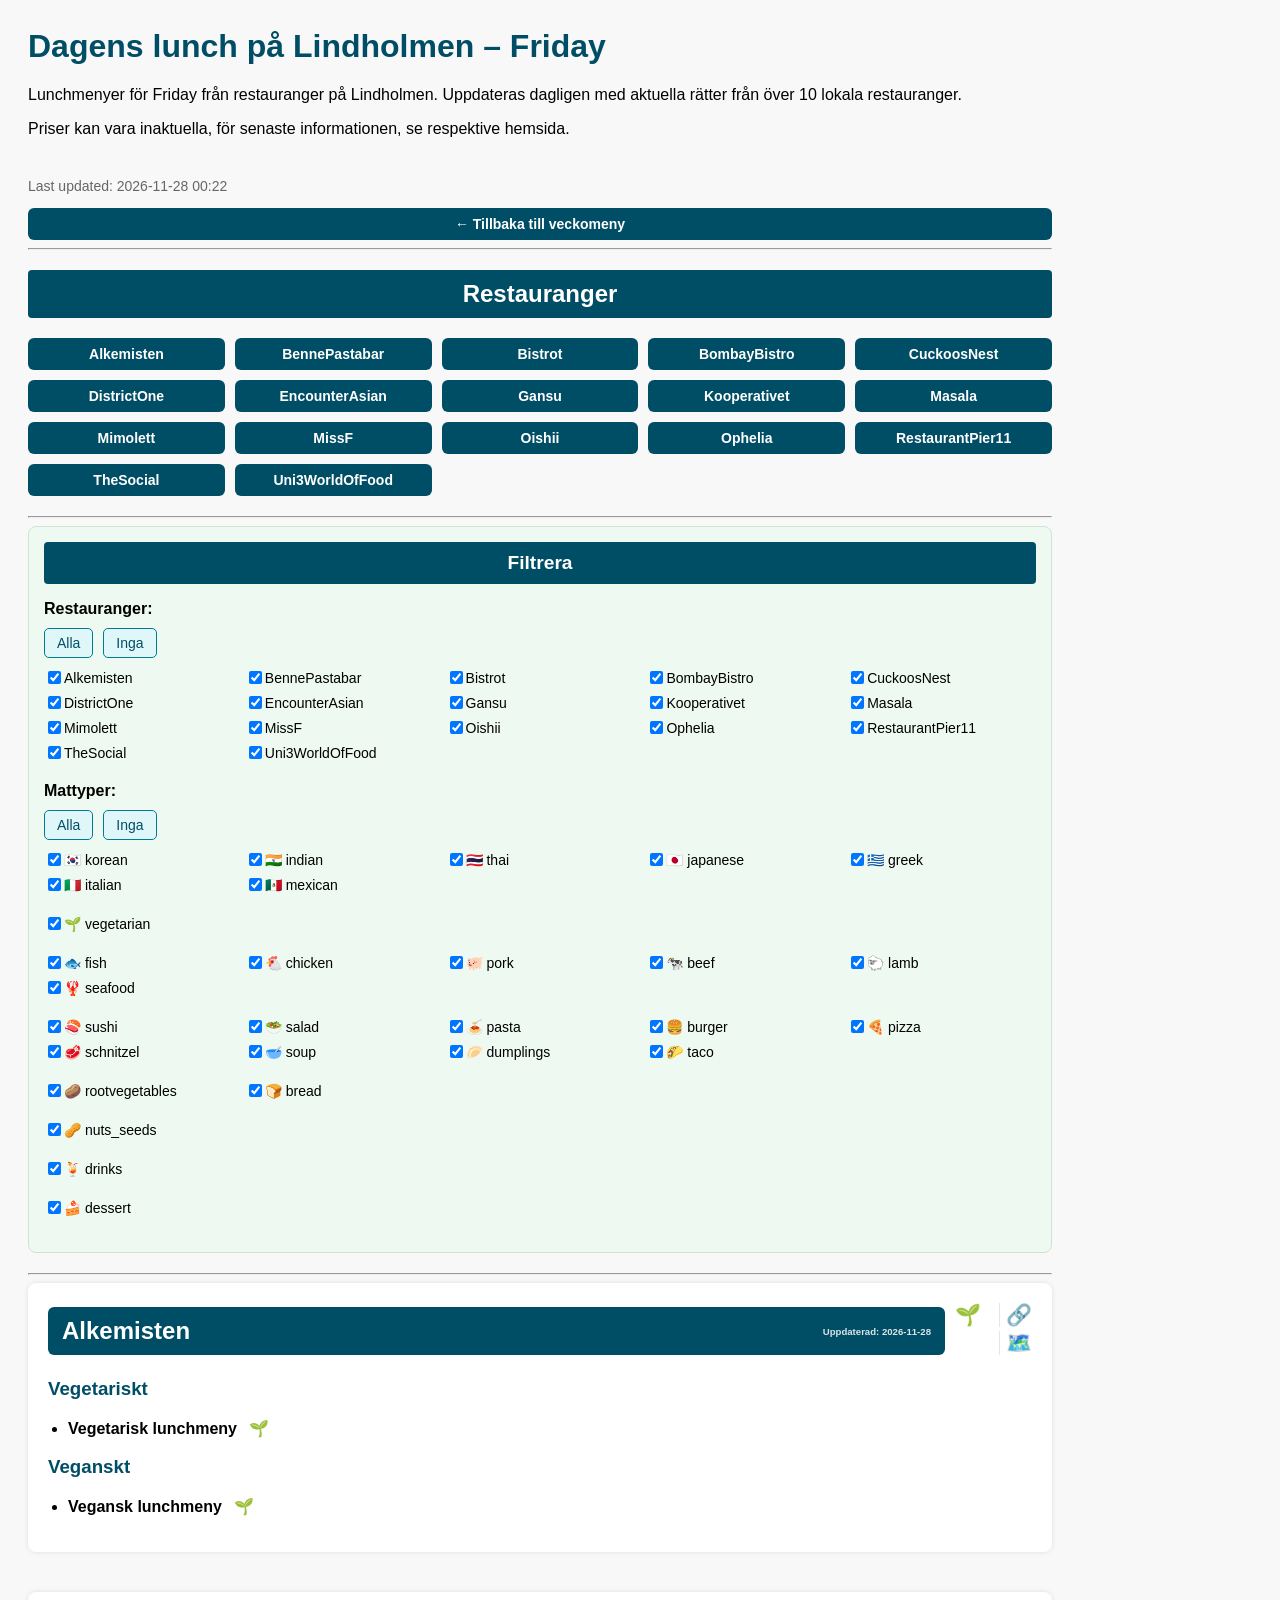
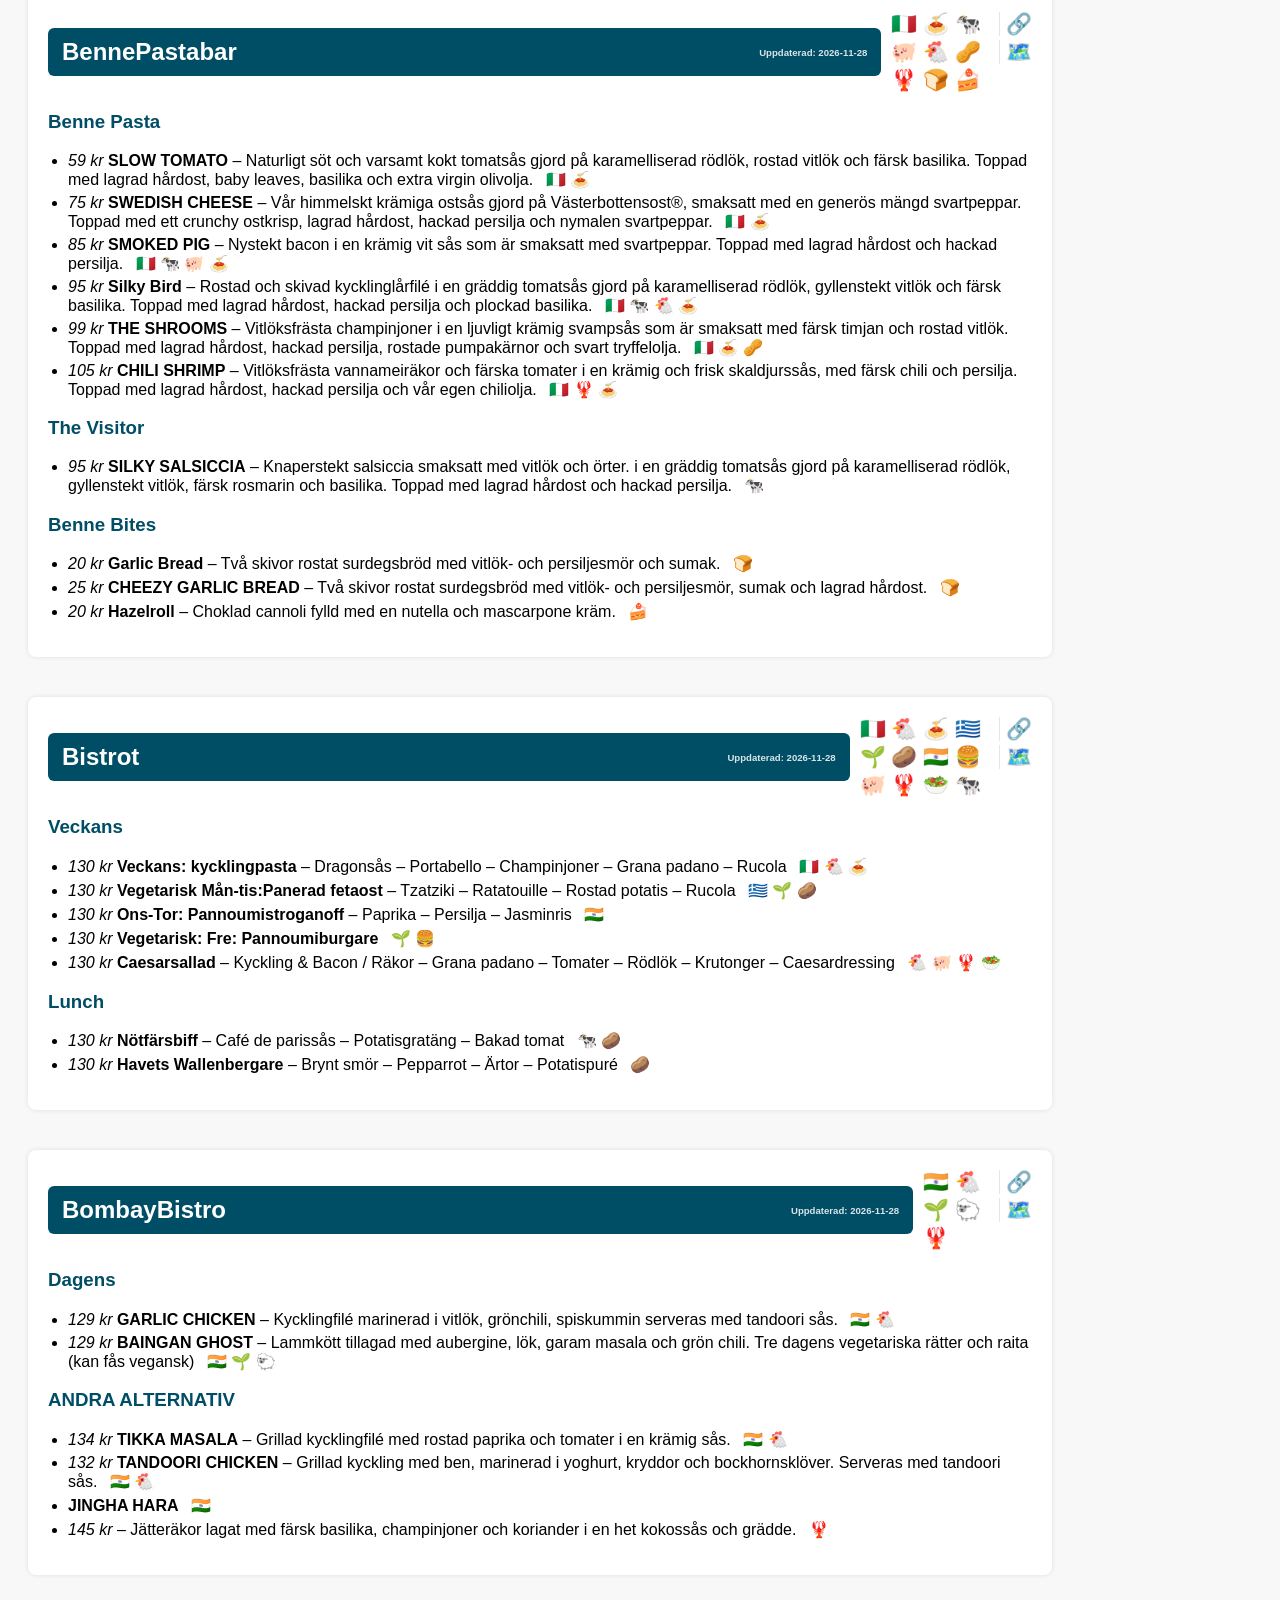
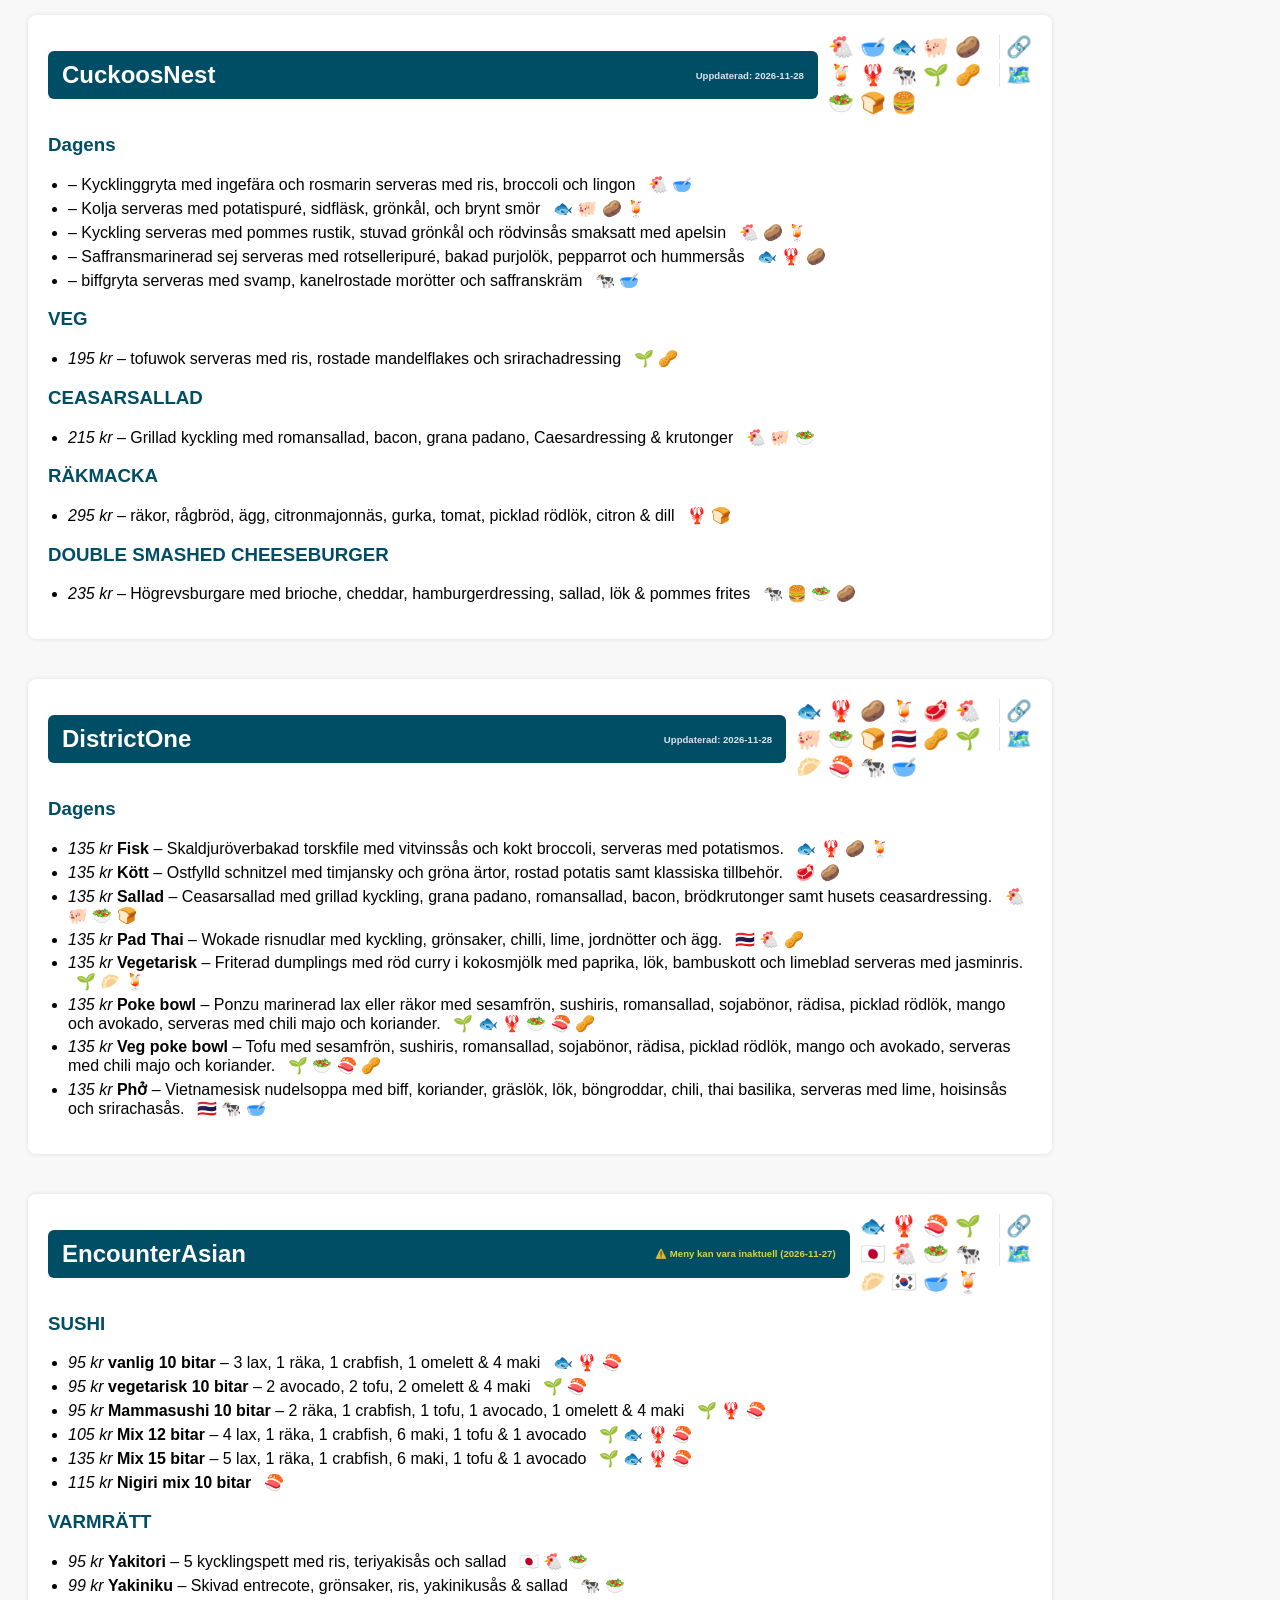
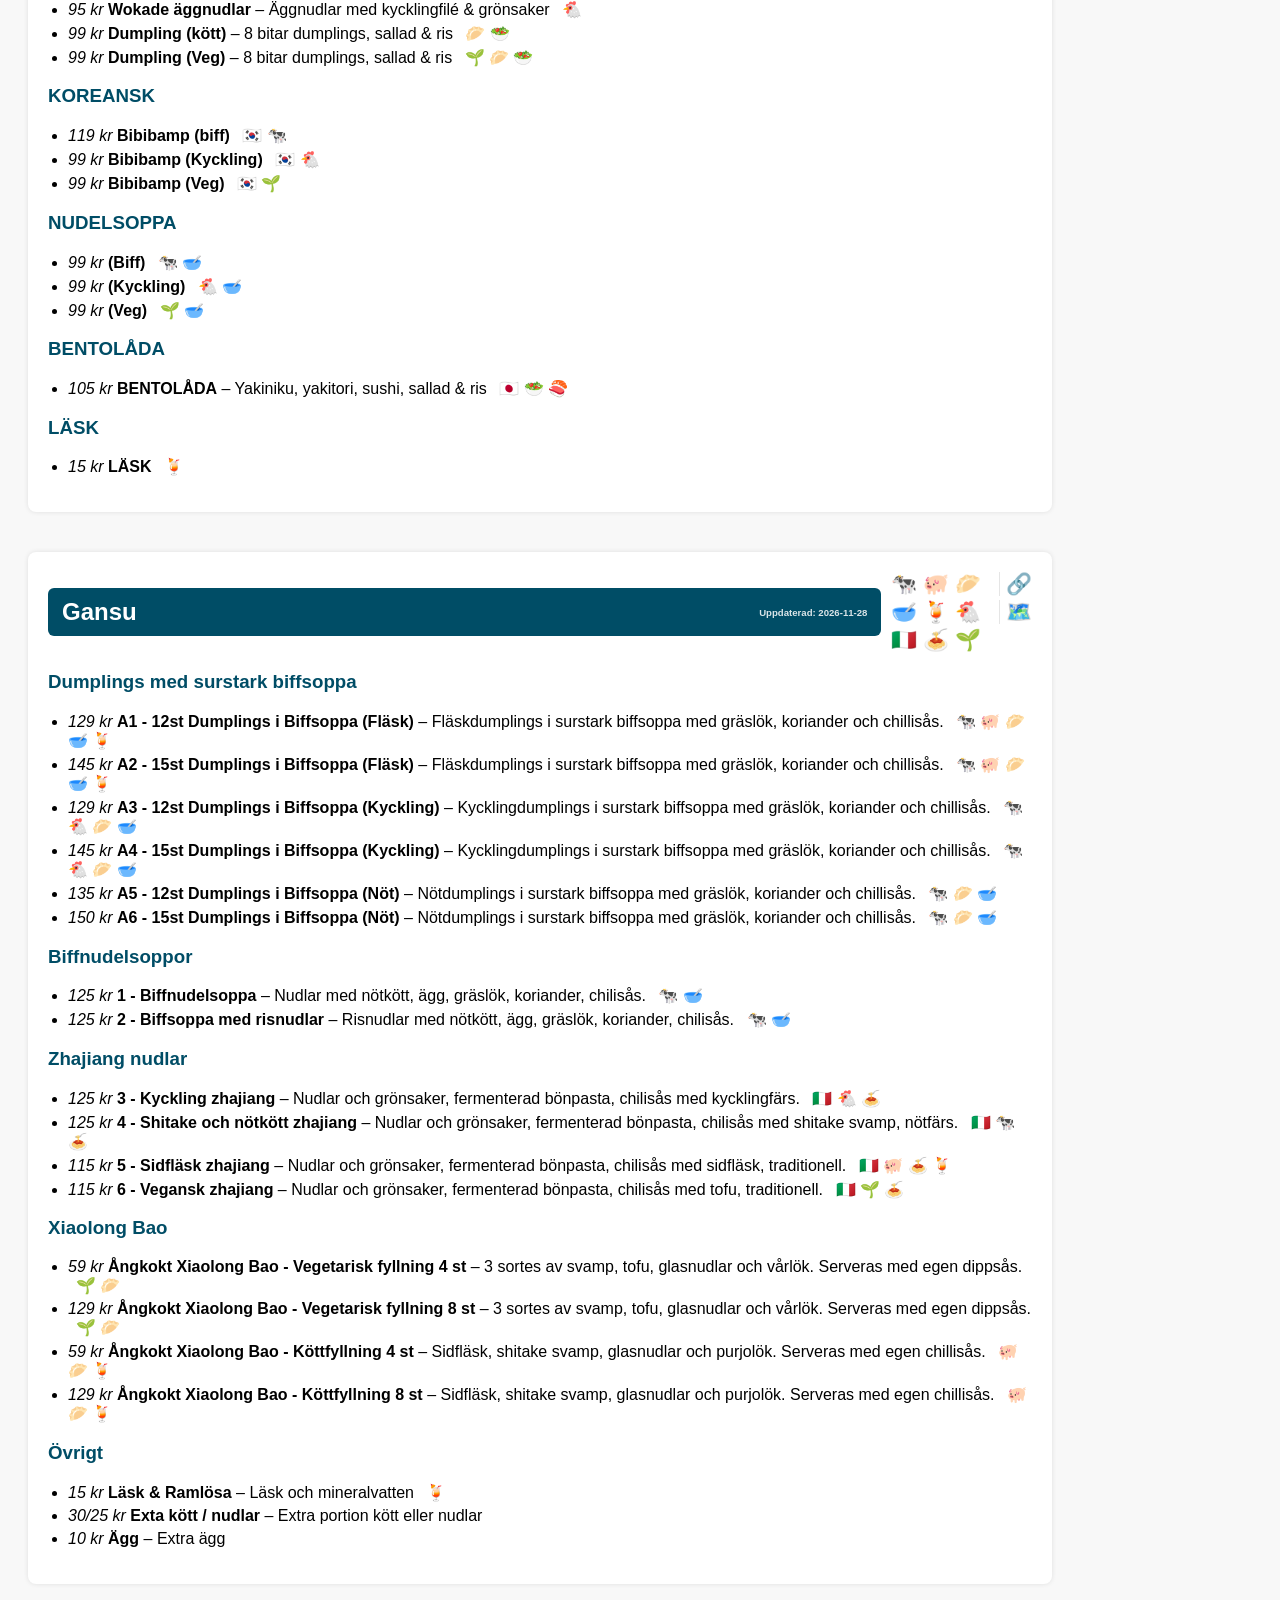
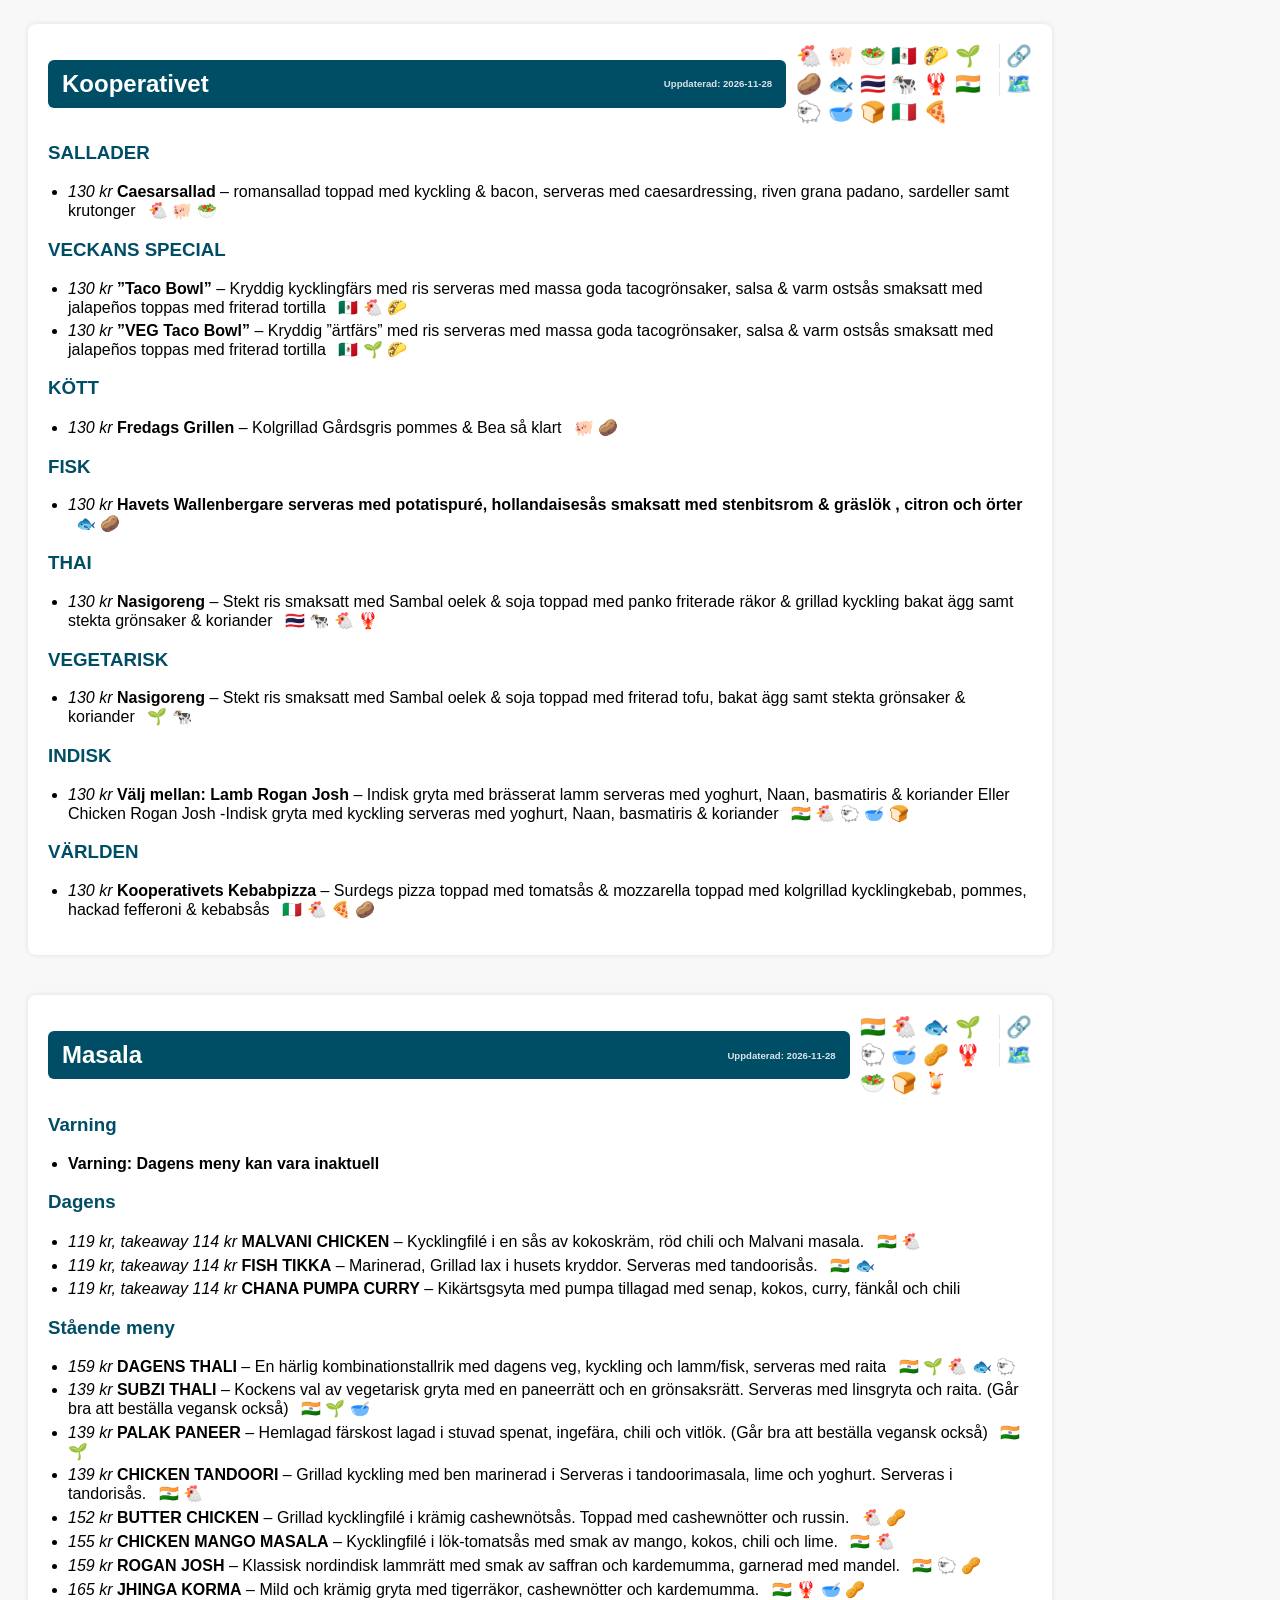
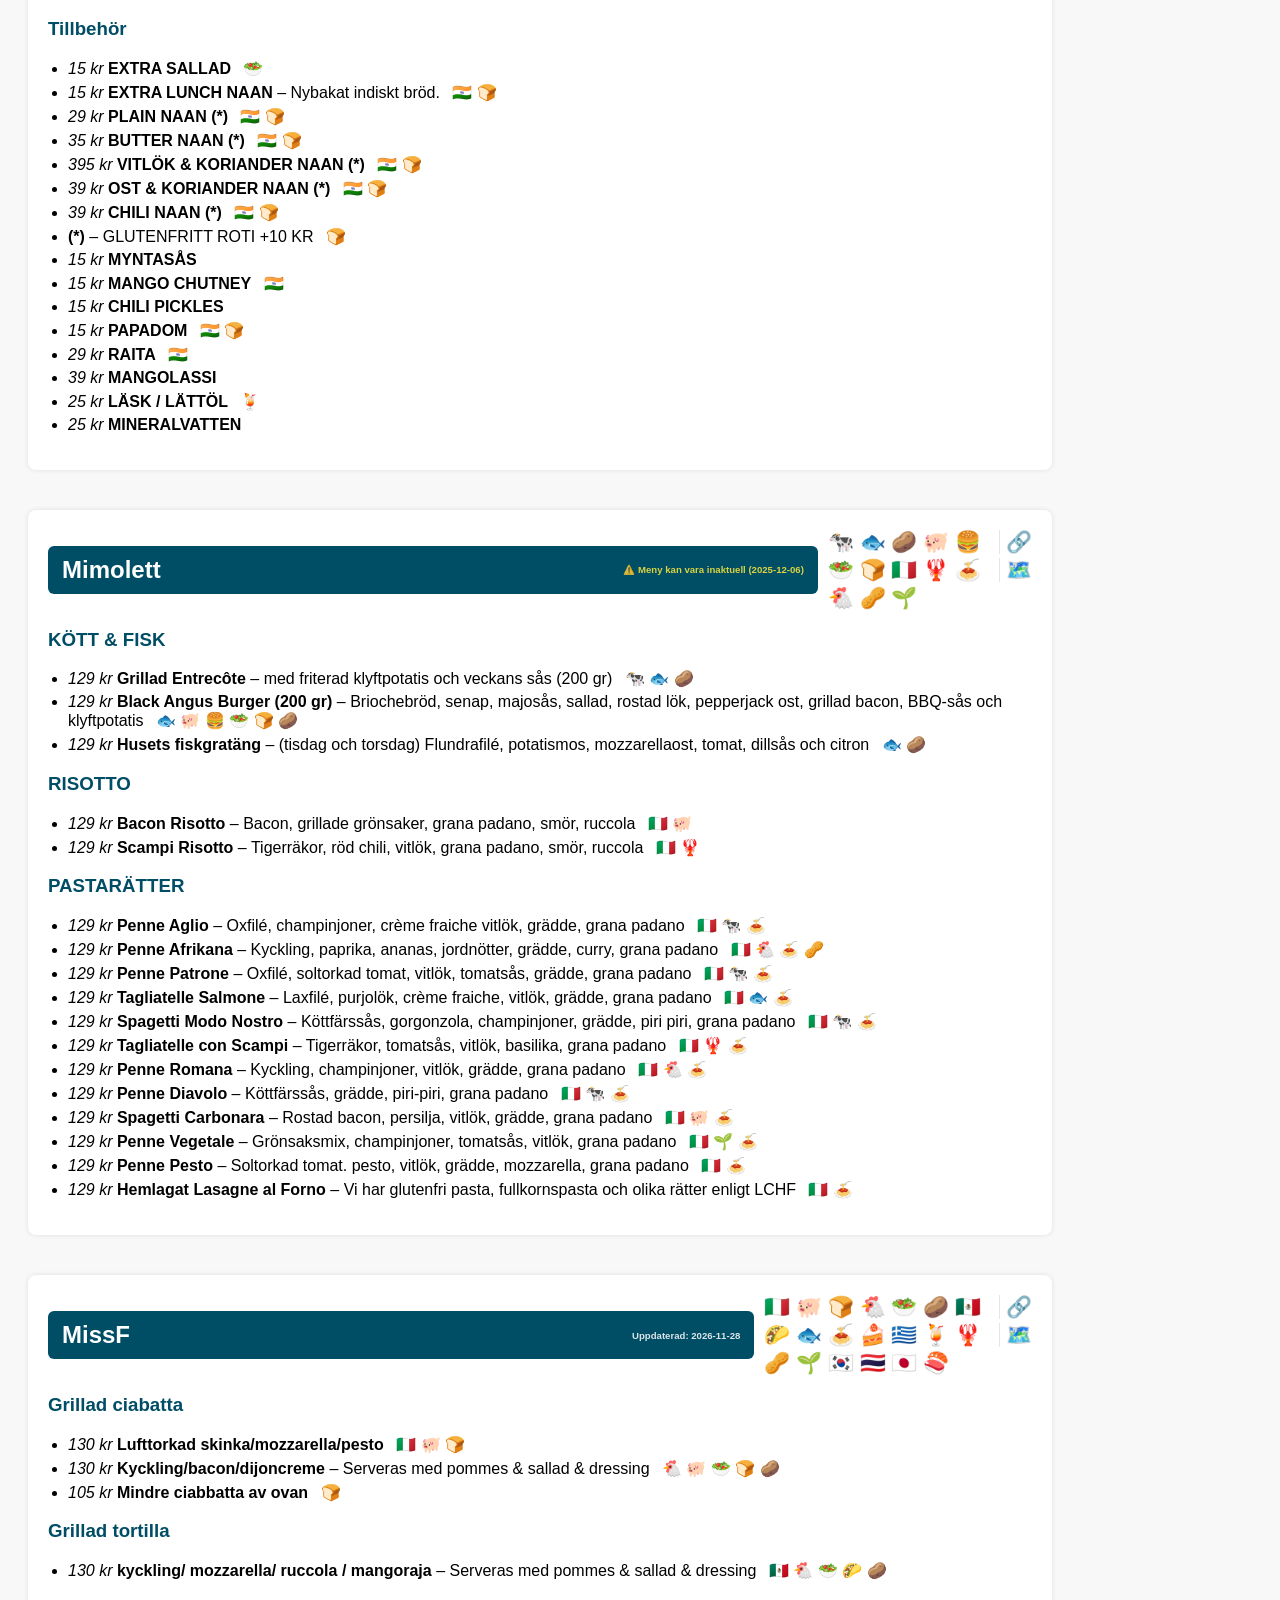
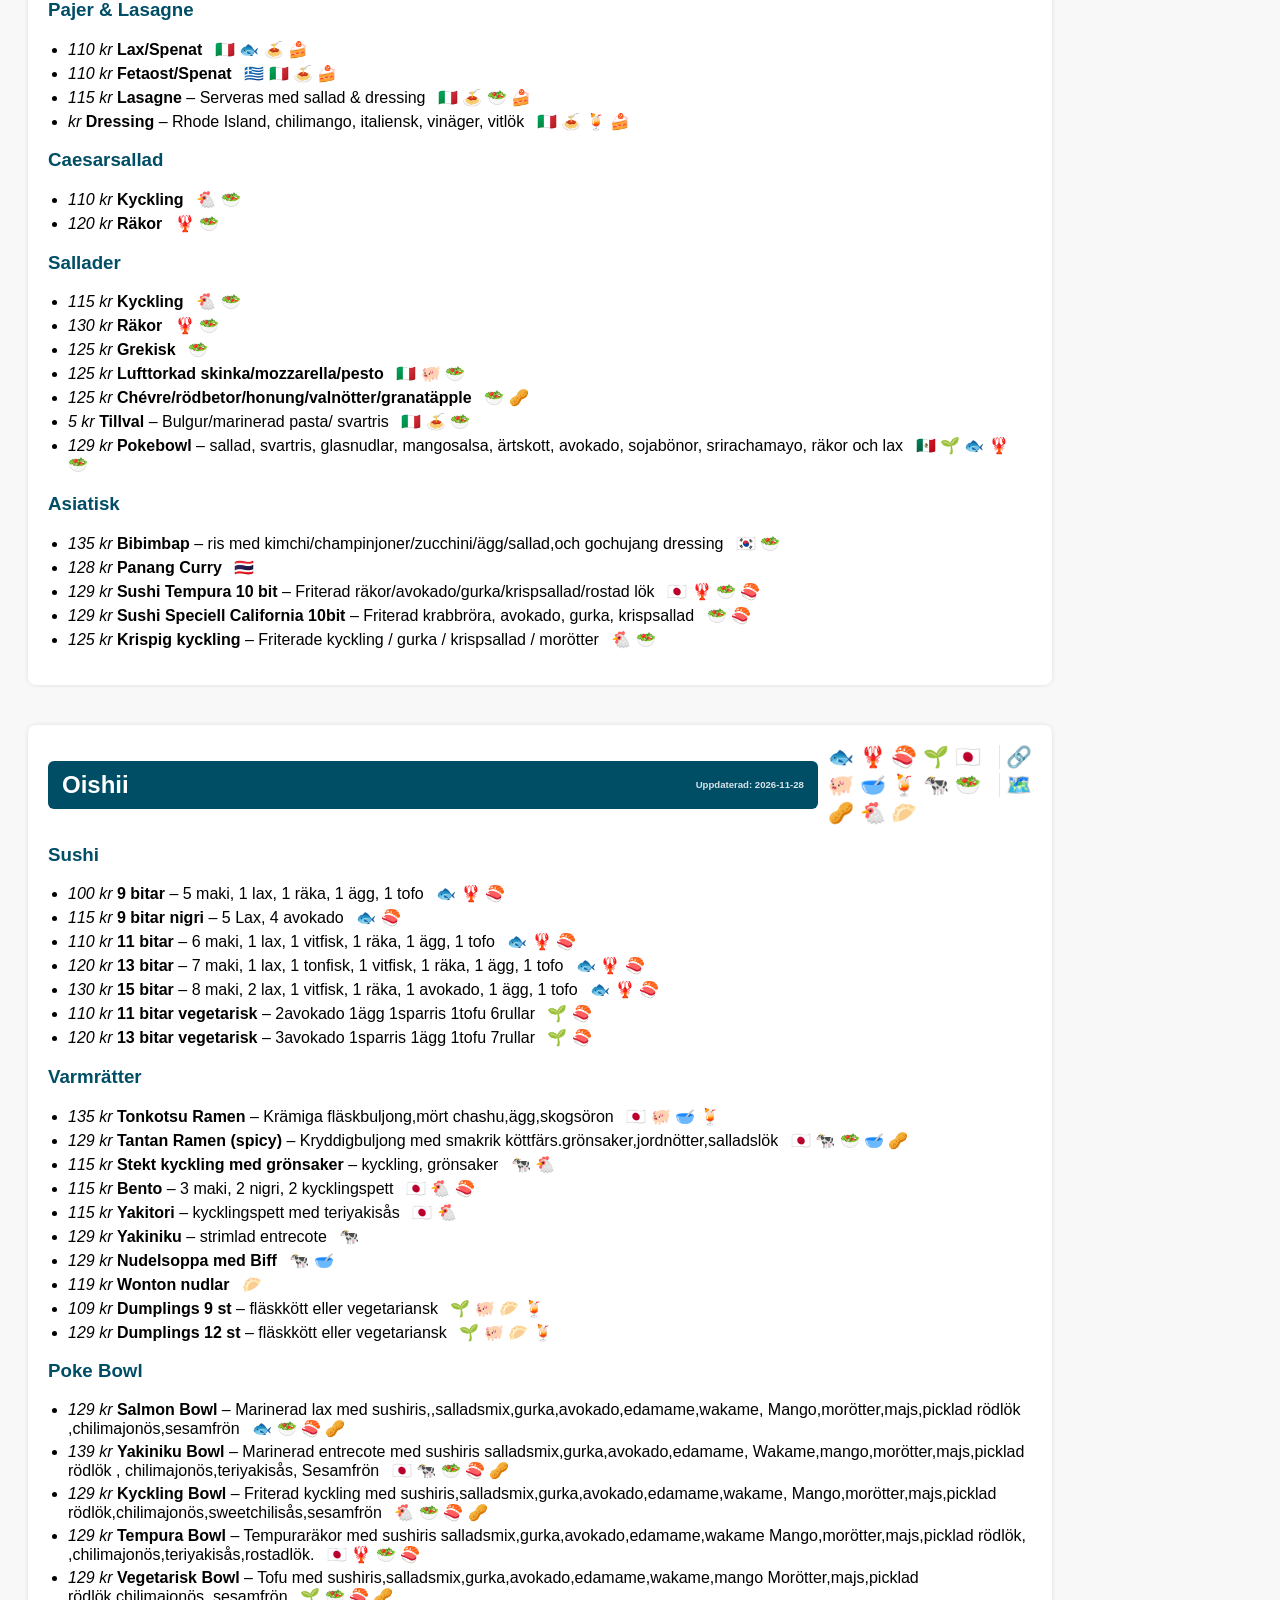
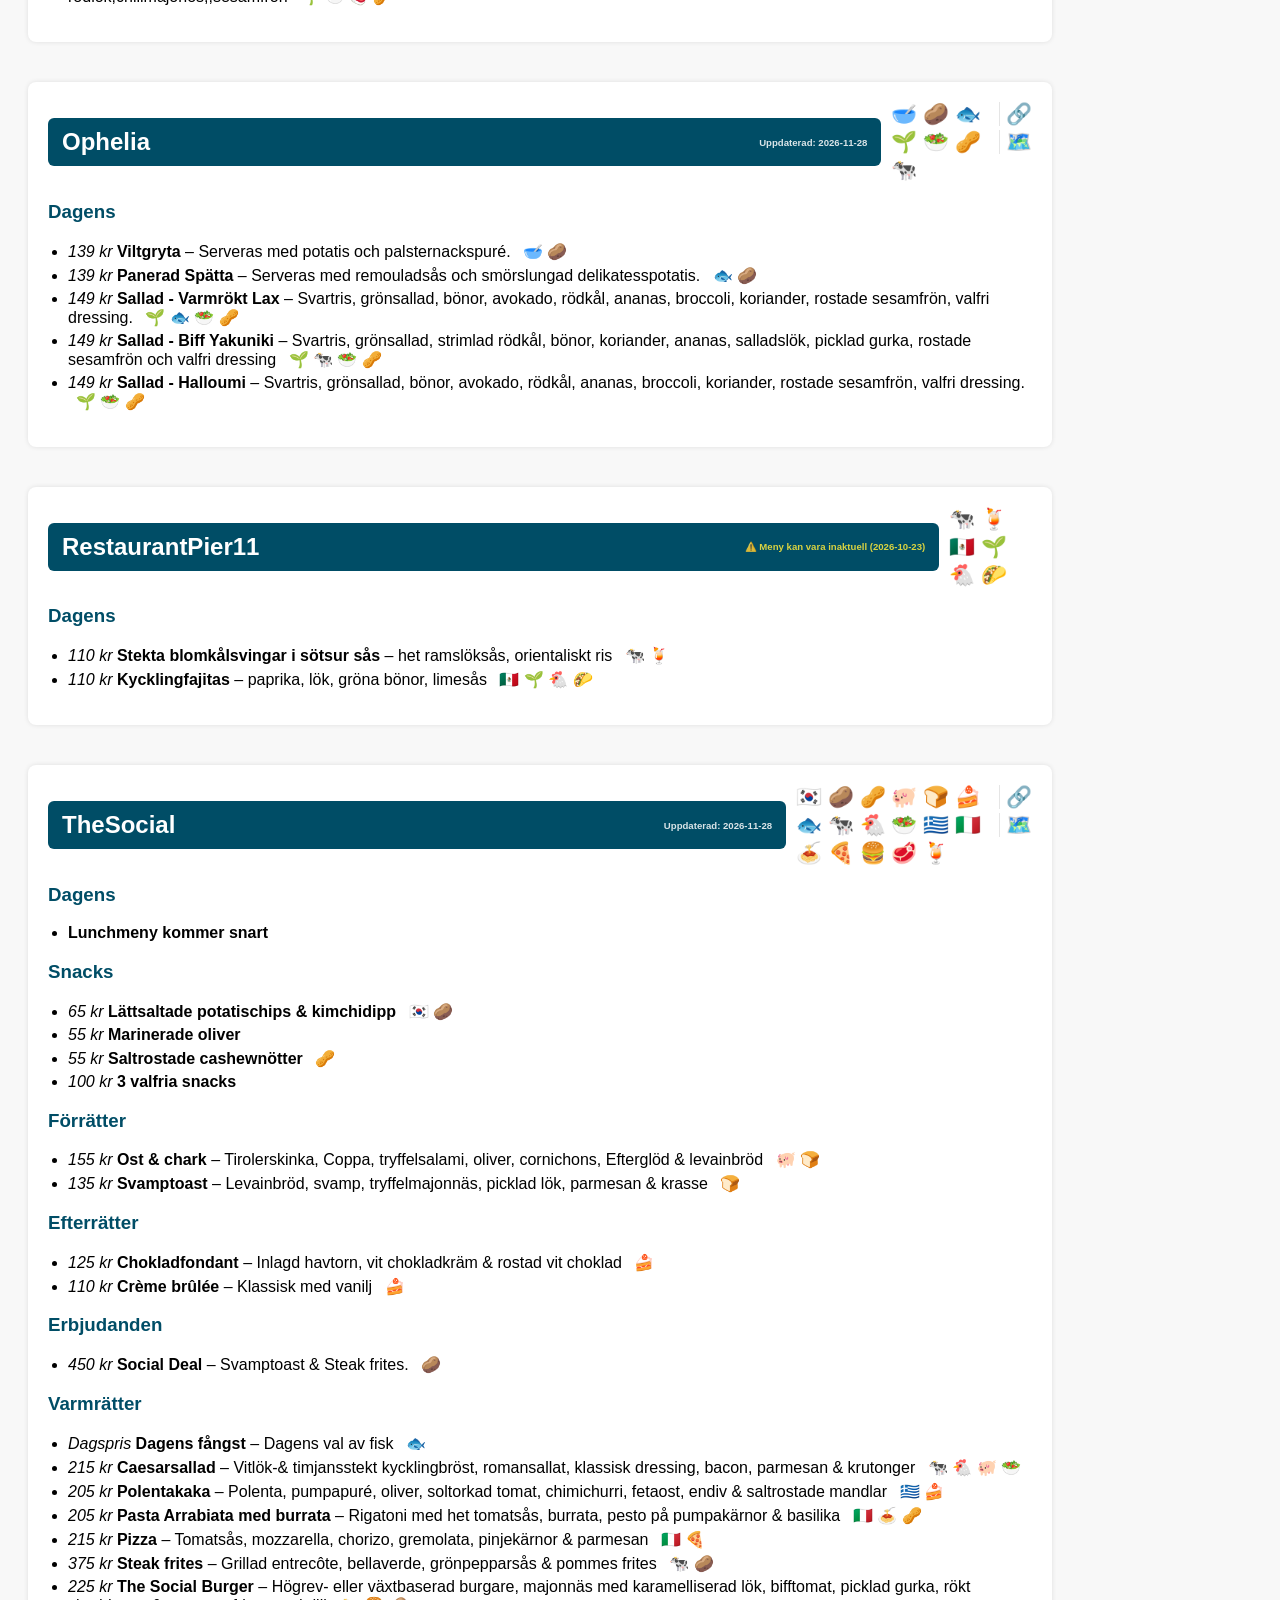
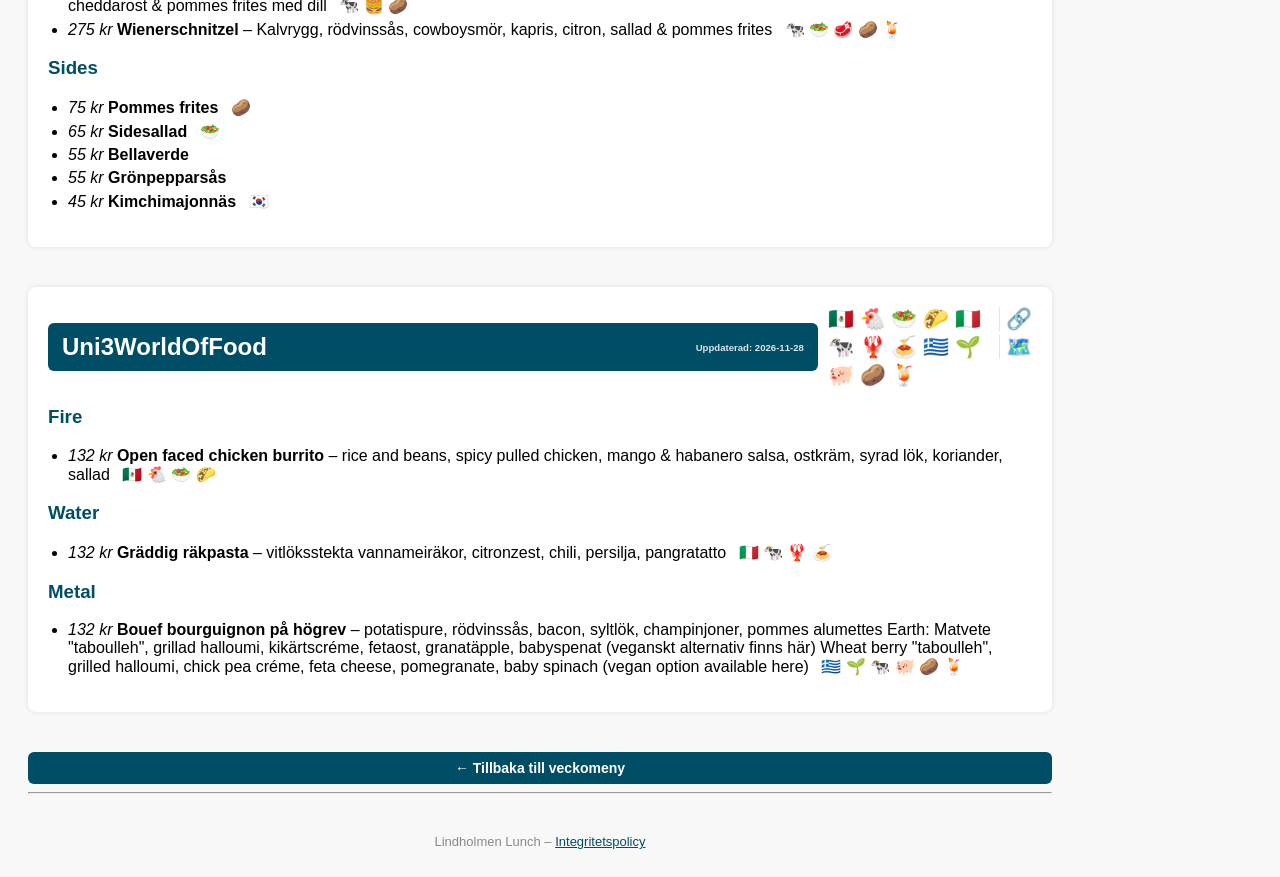
==== commit 574a2131: "Added Ophelia, and updated scrapers Kooperativet and District one has new formats" ====
--- a/docs/lunch_friday.html
+++ b/docs/lunch_friday.html
@@ -1,8102 +1,8304 @@
-<style>
-    h1 {
-        color: #004d66;
-    }
-
-    h2 {
-        background: #004d66;
-        color: white;
-        padding: 10px;
-        border-radius: 4px;
-        cursor: pointer;
-        user-select: none;
-        text-align: center;
-        margin-top: 20px;
-    }
-
-    h2:hover {
-        background: #006080;
-    }
-
-    h3 {
-        color: #004d66;
-        margin-top: 1em;
-    }
-
-    ul {
-        list-style-type: disc;
-        padding-left: 20px;
-    }
-
-    li {
-        margin-bottom: 5px;
-    }
-
-    body {
-        font-family: Arial, sans-serif;
-        background: #f8f8f8;
-        padding: 20px;
-        max-width: 80%
-    }
-
-    .restaurant {
-        margin-bottom: 40px;
-        padding: 20px;
-        background: white;
-        border-radius: 8px;
-        box-shadow: 0 0 5px rgba(0, 0, 0, 0.1);
-    }
-
-    .restaurant-header {
-        display: flex;
-        justify-content: space-between;
-        align-items: center;
-    }
-
-    .menu-content {
-        display: none;
-        margin-top: 10px;
-    }
-
-    .button-container {
-        display: grid;
-        grid-template-columns: repeat(auto-fit, minmax(180px, 1fr));
-        gap: 10px;
-        margin-bottom: 20px;
-    }
-
-    .weekday-button {
-        display: block;
-        text-align: center;
-        background: #004d66;
-        color: white;
-        padding: 8px 12px;
-        border-radius: 6px;
-        font-size: 14px;
-        text-decoration: none;
-        font-weight: bold;
-        transition: background 0.2s ease;
-    }
-
-    .weekday-button:hover {
-        background: #006080;
-    }
-
-    .menu-header {
-        display: flex;
-        justify-content: space-between;
-        align-items: flex-start;
-        flex-wrap: nowrap;
-        gap: 10px;
-        min-height: 60px;
-    }
-
-    .menu-header h2 {
-        flex: 1;
-        margin: 0;
-        padding-top: 2px;
-    }
-
-    .menu-header-grid {
-        display: grid;
-        grid-template-areas:
-            "name emojis1 link1"
-            "name emojis2 link2"
-            "name emojis3 link3";
-        grid-template-columns: 1fr auto auto;
-        gap: 4px 10px;
-        align-items: center;
-        margin-bottom: 10px;
-        border-collapse: separate;
-    }
-
-    .menu-info {
-        display: flex;
-        flex-direction: column;
-        align-items: flex-end;
-        min-width: 90px;
-    }
-
-    .menu-links {
-        display: flex;
-        gap: 10px;
-        font-size: 1.2em;
-    }
-
-    .menu-links a {
-        color: #004d66;
-        text-decoration: none;
-    }
-
-    .menu-links a:hover {
-        text-decoration: underline;
-        color: #004d66;
-    }
-
-    .icon-links {
-        display: flex;
-        gap: 6px;
-        font-size: 1.2em;
-        margin-top: 2px;
-    }
-
-    .icon-link {
-        font-size: 1.3em;
-        text-align: right;
-        padding-left: 6px;
-        border-left: 1px solid rgba(0, 0, 0, 0.1);
-        margin-left: 6px;
-    }
-
-    .icon-link a {
-        color: #004d66;
-        text-decoration: none;
-    }
-
-    .icon-link a:hover {
-        text-decoration: underline;
-        color: #004d66;
-    }
-
-    .emoji-tags {
-        display: flex;
-        flex-direction: column;
-        text-align: right;
-        font-size: 1.2em;
-        line-height: 1.4;
-    }
-
-    .emoji-row {
-        font-size: 1.3em;
-        white-space: nowrap;
-        text-align: left;
-        padding-right: 1px;
-        margin-right: 1px;
-    }
-
-    .restaurant-name {
-        grid-area: name;
-        font-size: 1.5em;
-        font-weight: bold;
-        background: #004d66;
-        color: white;
-        padding: 10px 14px;
-        border-radius: 6px;
-        cursor: pointer;
-        user-select: none;
-        transition: background 0.2s ease;
-        display: flex;
-        justify-content: space-between;
-        align-items: center;
-        gap: 10px;
-    }
-
-    .restaurant-title {
-        font-size: 1em;
-    }
-
-    .restaurant-stale {
-        font-size: 0.4em;
-        opacity: 0.85;
-        white-space: nowrap;
-    }
-
-    .restaurant-stale.stale {
-        color: #ffeb3b; /* soft yellow warning on teal background */
-    }
-
-    .restaurant-name:hover {
-        background: #006080;
-    }
-
-    .emoji-row:nth-child(2) {
-        grid-area: emojis1;
-    }
-
-    .emoji-row:nth-child(3) {
-        grid-area: emojis2;
-    }
-
-    .emoji-row:nth-child(4) {
-        grid-area: emojis3;
-    }
-
-    .icon-link:nth-of-type(1) {
-        grid-area: link1;
-    }
-
-    .icon-link:nth-of-type(2) {
-        grid-area: link2;
-    }
-
-    .icon-link:nth-of-type(3) {
-        grid-area: link3;
-    }
-
-    .filters {
-        background: #eef9f1;
-        padding: 15px;
-        border: 1px solid #cce5d3;
-        border-radius: 8px;
-        margin-bottom: 20px;
-    }
-
-    .filters h2 {
-        margin-top: 0;
-        font-size: 1.2em;
-    }
-
-    .emoji-inline {
-        margin-left: 0.5em;
-    }
-
-    .tag-group {
-        margin-bottom: 1em;
-        padding-left: 10px;
-    }
-
-    .checkbox-grid {
-        display: grid;
-        grid-template-columns: repeat(auto-fill, minmax(180px, 1fr));
-        gap: 6px 12px;
-        margin: 10px 0;
-    }
-
-    .checkbox-grid label {
-        display: flex;
-        align-items: center;
-        font-size: 14px;
-    }
-
-    .filter-buttons {
-        margin: 10px 0;
-        display: flex;
-        gap: 10px;
-        flex-wrap: wrap;
-    }
-
-    .filter-buttons button {
-        background-color: #e0f7fa;
-        border: 1px solid #007c91;
-        color: #004d66;
-        padding: 6px 12px;
-        font-size: 14px;
-        border-radius: 5px;
-        cursor: pointer;
-        transition: background-color 0.2s ease;
-    }
-
-    .filter-buttons button:hover {
-        background-color: #b2ebf2;
-    }
-
-    .filter-columns {
-        display: grid;
-        grid-template-columns: repeat(auto-fill, minmax(160px, 1fr));
-        gap: 6px 12px;
-        margin: 10px 0 20px 0;
-    }
-
-    .filter-columns label {
-        display: flex;
-        align-items: center;
-        font-size: 14px;
-        white-space: nowrap;
-    }
-</style>
-
-<!DOCTYPE html>
-<html lang="sv">
-
-<head>
-    <!-- Google Analytics -->
-    <script async src="https://www.googletagmanager.com/gtag/js?id=G-LMDT71XZ0C"></script>
-    <script>
-        window.dataLayer = window.dataLayer || [];
-        function gtag() { dataLayer.push(arguments); }
-        gtag('js', new Date());
-        gtag('config', 'G-LMDT71XZ0C');
-    </script>
-    <script async src="https://pagead2.googlesyndication.com/pagead/js/adsbygoogle.js?client=ca-pub-7499028717075061"
-        crossorigin="anonymous"></script>
-    <meta charset="UTF-8">
-    <title>Dagens lunch – Friday</title>
-    <meta name="description" content="Dagens lunch från restauranger på Lindholmen – Friday" />
-    <script>
-        function toggleVisibility(id) {
-            const el = document.getElementById(id);
-            if (!el) return;
-            const current = window.getComputedStyle(el).display;
-            el.style.display = (current === 'none') ? 'block' : 'none';
-        }
-
-        window.addEventListener("DOMContentLoaded", function () {
-            const hash = window.location.hash;
-            if (hash) {
-                const readableId = hash.slice(1);
-                const contentId = readableId + "_menu";
-                const menuContent = document.getElementById(contentId);
-                if (menuContent) {
-                    menuContent.style.display = "block";
-                    document.getElementById(readableId)?.scrollIntoView({ behavior: "smooth" });
-                }
-            }
-        });
-    </script>
-</head>
-
-<body>
-    <h1>Dagens lunch på Lindholmen – Friday</h1>
-    <p>Lunchmenyer för Friday från restauranger på Lindholmen. Uppdateras dagligen med aktuella rätter
-        från över 10 lokala restauranger.</p>
-    <p>Priser kan vara inaktuella, för senaste informationen, se respektive hemsida.</p>
-
-    <div style="margin-top: 40px; font-size: 14px; color: #666;">
-        <p>Last updated: 2026-11-27 19:12</p>
-    </div>
-    <a class="weekday-button" href="index.html">← Tillbaka till veckomeny</a>
-    <hr>
-
-    <div class="toc">
-        <h2>Restauranger</h2>
-        <div class="button-container">
-            
-            
-            <a class="weekday-button" href="#Alkemisten">Alkemisten</a>
-            
-            
-            <a class="weekday-button" href="#BennePastabar">BennePastabar</a>
-            
-            
-            <a class="weekday-button" href="#Bistrot">Bistrot</a>
-            
-            
-            <a class="weekday-button" href="#BombayBistro">BombayBistro</a>
-            
-            
-            <a class="weekday-button" href="#CuckoosNest">CuckoosNest</a>
-            
-            
-            <a class="weekday-button" href="#DistrictOne">DistrictOne</a>
-            
-            
-            <a class="weekday-button" href="#EncounterAsian">EncounterAsian</a>
-            
-            
-            <a class="weekday-button" href="#Gansu">Gansu</a>
-            
-            
-            <a class="weekday-button" href="#Kooperativet">Kooperativet</a>
-            
-            
-            <a class="weekday-button" href="#Masala">Masala</a>
-            
-            
-            <a class="weekday-button" href="#Mimolett">Mimolett</a>
-            
-            
-            <a class="weekday-button" href="#MissF">MissF</a>
-            
-            
-            <a class="weekday-button" href="#Oishii">Oishii</a>
-            
-            
-            <a class="weekday-button" href="#RestaurantPier11">RestaurantPier11</a>
-            
-            
-            <a class="weekday-button" href="#TheSocial">TheSocial</a>
-            
-            
-            <a class="weekday-button" href="#Uni3WorldOfFood">Uni3WorldOfFood</a>
-            
-        </div>
-    </div>
-    <hr>
-    <div class="filters">
-        <h2 onclick="toggleVisibility('filter-box')">Filtrera</h2>
-        <div id="filter-box" style="display: block;">
-            <div>
-                <strong>Restauranger:</strong>
-                <div class="filter-buttons">
-                    <button type="button" onclick="toggleAllRestaurants(true)">Alla</button>
-                    <button type="button" onclick="toggleAllRestaurants(false)">Inga</button>
-                </div>
-                <div class="filter-columns">
-                    
-                    
-                    <label><input type="checkbox" class="filter-restaurant" data-restaurant="Alkemisten" checked> Alkemisten</label>
-                    
-                    
-                    <label><input type="checkbox" class="filter-restaurant" data-restaurant="BennePastabar" checked> BennePastabar</label>
-                    
-                    
-                    <label><input type="checkbox" class="filter-restaurant" data-restaurant="Bistrot" checked> Bistrot</label>
-                    
-                    
-                    <label><input type="checkbox" class="filter-restaurant" data-restaurant="BombayBistro" checked> BombayBistro</label>
-                    
-                    
-                    <label><input type="checkbox" class="filter-restaurant" data-restaurant="CuckoosNest" checked> CuckoosNest</label>
-                    
-                    
-                    <label><input type="checkbox" class="filter-restaurant" data-restaurant="DistrictOne" checked> DistrictOne</label>
-                    
-                    
-                    <label><input type="checkbox" class="filter-restaurant" data-restaurant="EncounterAsian" checked> EncounterAsian</label>
-                    
-                    
-                    <label><input type="checkbox" class="filter-restaurant" data-restaurant="Gansu" checked> Gansu</label>
-                    
-                    
-                    <label><input type="checkbox" class="filter-restaurant" data-restaurant="Kooperativet" checked> Kooperativet</label>
-                    
-                    
-                    <label><input type="checkbox" class="filter-restaurant" data-restaurant="Masala" checked> Masala</label>
-                    
-                    
-                    <label><input type="checkbox" class="filter-restaurant" data-restaurant="Mimolett" checked> Mimolett</label>
-                    
-                    
-                    <label><input type="checkbox" class="filter-restaurant" data-restaurant="MissF" checked> MissF</label>
-                    
-                    
-                    <label><input type="checkbox" class="filter-restaurant" data-restaurant="Oishii" checked> Oishii</label>
-                    
-                    
-                    <label><input type="checkbox" class="filter-restaurant" data-restaurant="RestaurantPier11" checked> RestaurantPier11</label>
-                    
-                    
-                    <label><input type="checkbox" class="filter-restaurant" data-restaurant="TheSocial" checked> TheSocial</label>
-                    
-                    
-                    <label><input type="checkbox" class="filter-restaurant" data-restaurant="Uni3WorldOfFood" checked> Uni3WorldOfFood</label>
-                    
-                </div>
-            </div>
-            <div>
-                <strong>Mattyper:</strong>
-                <div class="filter-buttons">
-                    <button type="button" onclick="toggleAllTags(true)">Alla</button>
-                    <button type="button" onclick="toggleAllTags(false)">Inga</button>
-                </div>
-                
-                <div class="filter-columns">
-                    
-                    <label><input type="checkbox" class="filter-tag" data-tag="korean" checked> 🇰🇷 korean</label>
-                    
-                    <label><input type="checkbox" class="filter-tag" data-tag="indian" checked> 🇮🇳 indian</label>
-                    
-                    <label><input type="checkbox" class="filter-tag" data-tag="thai" checked> 🇹🇭 thai</label>
-                    
-                    <label><input type="checkbox" class="filter-tag" data-tag="japanese" checked> 🇯🇵 japanese</label>
-                    
-                    <label><input type="checkbox" class="filter-tag" data-tag="greek" checked> 🇬🇷 greek</label>
-                    
-                    <label><input type="checkbox" class="filter-tag" data-tag="italian" checked> 🇮🇹 italian</label>
-                    
-                    <label><input type="checkbox" class="filter-tag" data-tag="mexican" checked> 🇲🇽 mexican</label>
-                    
-                </div>
-                
-                <div class="filter-columns">
-                    
-                    <label><input type="checkbox" class="filter-tag" data-tag="vegetarian" checked> 🌱 vegetarian</label>
-                    
-                </div>
-                
-                <div class="filter-columns">
-                    
-                    <label><input type="checkbox" class="filter-tag" data-tag="fish" checked> 🐟 fish</label>
-                    
-                    <label><input type="checkbox" class="filter-tag" data-tag="chicken" checked> 🐔 chicken</label>
-                    
-                    <label><input type="checkbox" class="filter-tag" data-tag="pork" checked> 🐖 pork</label>
-                    
-                    <label><input type="checkbox" class="filter-tag" data-tag="beef" checked> 🐄 beef</label>
-                    
-                    <label><input type="checkbox" class="filter-tag" data-tag="lamb" checked> 🐑 lamb</label>
-                    
-                    <label><input type="checkbox" class="filter-tag" data-tag="seafood" checked> 🦞 seafood</label>
-                    
-                </div>
-                
-                <div class="filter-columns">
-                    
-                    <label><input type="checkbox" class="filter-tag" data-tag="sushi" checked> 🍣 sushi</label>
-                    
-                    <label><input type="checkbox" class="filter-tag" data-tag="salad" checked> 🥗 salad</label>
-                    
-                    <label><input type="checkbox" class="filter-tag" data-tag="pasta" checked> 🍝 pasta</label>
-                    
-                    <label><input type="checkbox" class="filter-tag" data-tag="burger" checked> 🍔 burger</label>
-                    
-                    <label><input type="checkbox" class="filter-tag" data-tag="pizza" checked> 🍕 pizza</label>
-                    
-                    <label><input type="checkbox" class="filter-tag" data-tag="schnitzel" checked> 🥩 schnitzel</label>
-                    
-                    <label><input type="checkbox" class="filter-tag" data-tag="soup" checked> 🥣 soup</label>
-                    
-                    <label><input type="checkbox" class="filter-tag" data-tag="dumplings" checked> 🥟 dumplings</label>
-                    
-                    <label><input type="checkbox" class="filter-tag" data-tag="taco" checked> 🌮 taco</label>
-                    
-                </div>
-                
-                <div class="filter-columns">
-                    
-                    <label><input type="checkbox" class="filter-tag" data-tag="rootvegetables" checked> 🥔 rootvegetables</label>
-                    
-                    <label><input type="checkbox" class="filter-tag" data-tag="bread" checked> 🍞 bread</label>
-                    
-                </div>
-                
-                <div class="filter-columns">
-                    
-                    <label><input type="checkbox" class="filter-tag" data-tag="nuts_seeds" checked> 🥜 nuts_seeds</label>
-                    
-                </div>
-                
-                <div class="filter-columns">
-                    
-                    <label><input type="checkbox" class="filter-tag" data-tag="drinks" checked> 🍹 drinks</label>
-                    
-                </div>
-                
-                <div class="filter-columns">
-                    
-                    <label><input type="checkbox" class="filter-tag" data-tag="dessert" checked> 🍰 dessert</label>
-                    
-                </div>
-                
-            </div>
-        </div>
-    </div>
-    <hr>
-    
-    
-    
-    <div class="restaurant" id="Alkemisten">
-        <div class="menu-header-grid">
-            <div class="restaurant-name" onclick="toggleVisibility('Alkemisten_menu')">
-                <span class="restaurant-title">Alkemisten</span>
-                <span class="restaurant-stale ">
-                    
-                        
-                            Uppdaterad: 2026-11-27
-                        
-                    
-                </span>
-            </div>
-            
-            
-            
-            
-            
-            
-            
-            
-            
-            
-            
-            
-            
-            
-            
-            
-            <div class="emoji-row">🌱</div>
-            <div class="emoji-row"></div>
-            <div class="emoji-row"></div>
-            <div class="icon-link">
-                
-                <a href="https://www.alkemistenkaffebar.se/" target="_blank" title="Hemsida">🔗</a>
-                
-            </div>
-            <div class="icon-link">
-                
-                <a href="https://maps.google.com/?q=Alkemisten+Lindholmen" target="_blank" title="Google Maps">🗺️</a>
-                
-            </div>
-        </div>
-        <div class="menu-content" id="Alkemisten_menu" style="display: block;">
-            
-            
-            
-            
-            
-            
-            
-            
-            
-            
-            
-            
-            
-            
-
-            
-            <h3>Vegetariskt</h3>
-            <ul>
-                
-                <li data-tags="vegetarian" >
-                    
-                    <strong>Vegetarisk lunchmeny</strong>
-                    
-                    
-                    <span class="emoji-inline">
-                        
-                        🌱
-                        
-                    </span>
-                    
-                </li>
-                
-            </ul>
-            
-            <h3>Veganskt</h3>
-            <ul>
-                
-                <li data-tags="vegetarian" >
-                    
-                    <strong>Vegansk lunchmeny</strong>
-                    
-                    
-                    <span class="emoji-inline">
-                        
-                        🌱
-                        
-                    </span>
-                    
-                </li>
-                
-            </ul>
-            
-        </div>
-    </div>
-    
-    
-    
-    <div class="restaurant" id="BennePastabar">
-        <div class="menu-header-grid">
-            <div class="restaurant-name" onclick="toggleVisibility('BennePastabar_menu')">
-                <span class="restaurant-title">BennePastabar</span>
-                <span class="restaurant-stale ">
-                    
-                        
-                            Uppdaterad: 2026-11-27
-                        
-                    
-                </span>
-            </div>
-            
-            
-            
-            
-            
-            
-            
-            
-            
-            
-            
-            
-            
-            
-            
-            
-            
-            
-            
-            
-            
-            
-            
-            
-            
-            
-            
-            
-            
-            
-            
-            
-            
-            
-            
-            
-            
-            
-            
-            
-            
-            
-            
-            
-            
-            
-            
-            
-            
-            
-            
-            
-            
-            
-            
-            
-            
-            
-            
-            
-            
-            
-            
-            
-            
-            
-            
-            
-            
-            
-            
-            
-            
-            
-            
-            
-            
-            
-            
-            
-            
-            
-            
-            
-            
-            
-            
-            
-            
-            
-            
-            
-            
-            
-            
-            
-            
-            
-            
-            
-            
-            
-            
-            
-            
-            
-            
-            
-            <div class="emoji-row">🇮🇹 🍝 🐄</div>
-            <div class="emoji-row">🐖 🐔 🥜</div>
-            <div class="emoji-row">🦞 🍞 🍰</div>
-            <div class="icon-link">
-                
-                <a href="https://bennepastabar.se/" target="_blank" title="Hemsida">🔗</a>
-                
-            </div>
-            <div class="icon-link">
-                
-                <a href="https://maps.google.com/?q=Benne+Pastabar+Lindholmen" target="_blank" title="Google Maps">🗺️</a>
-                
-            </div>
-        </div>
-        <div class="menu-content" id="BennePastabar_menu" style="display: block;">
-            
-            
-            
-            
-            
-            
-            
-            
-            
-            
-            
-            
-            
-            
-            
-            
-            
-            
-            
-            
-            
-            
-            
-            
-            
-            
-            
-            
-            
-            
-            
-            
-            
-            
-            
-            
-            
-            
-            
-            
-            
-            
-            
-            
-            
-            
-            
-            
-
-            
-            <h3>Benne Pasta</h3>
-            <ul>
-                
-                <li data-tags="italian pasta" >
-                    <em>59 kr</em>
-                    <strong>SLOW TOMATO</strong>
-                     – Naturligt söt och varsamt kokt tomatsås gjord på karamelliserad rödlök, rostad vitlök och färsk basilika. Toppad med lagrad hårdost, baby leaves, basilika och extra virgin olivolja.
-                    
-                    <span class="emoji-inline">
-                        
-                        🇮🇹
-                        
-                        🍝
-                        
-                    </span>
-                    
-                </li>
-                
-                <li data-tags="italian pasta" >
-                    <em>75 kr</em>
-                    <strong>SWEDISH CHEESE</strong>
-                     – Vår himmelskt krämiga ostsås gjord på
-									Västerbottensost®, smaksatt med en generös mängd svartpeppar. Toppad med ett crunchy ostkrisp, lagrad hårdost, hackad persilja och nymalen svartpeppar.
-                    
-                    <span class="emoji-inline">
-                        
-                        🇮🇹
-                        
-                        🍝
-                        
-                    </span>
-                    
-                </li>
-                
-                <li data-tags="italian beef pork pasta" >
-                    <em>85 kr</em>
-                    <strong>SMOKED PIG</strong>
-                     – Nystekt bacon i en krämig vit sås som är smaksatt med svartpeppar. Toppad med lagrad hårdost och hackad persilja.
-                    
-                    <span class="emoji-inline">
-                        
-                        🇮🇹
-                        
-                        🐄
-                        
-                        🐖
-                        
-                        🍝
-                        
-                    </span>
-                    
-                </li>
-                
-                <li data-tags="italian beef chicken pasta" >
-                    <em>95 kr</em>
-                    <strong>Silky Bird</strong>
-                     – Rostad och skivad kycklinglårfilé i en gräddig tomatsås gjord på karamelliserad rödlök, gyllenstekt vitlök och färsk basilika. Toppad med lagrad hårdost, hackad persilja och plockad basilika.
-                    
-                    <span class="emoji-inline">
-                        
-                        🇮🇹
-                        
-                        🐄
-                        
-                        🐔
-                        
-                        🍝
-                        
-                    </span>
-                    
-                </li>
-                
-                <li data-tags="italian pasta nuts_seeds" >
-                    <em>99 kr</em>
-                    <strong>THE SHROOMS</strong>
-                     – Vitlöksfrästa champinjoner i en ljuvligt krämig svampsås som är smaksatt med färsk timjan och rostad vitlök. Toppad med lagrad hårdost, hackad persilja, rostade pumpakärnor och svart tryffelolja.
-                    
-                    <span class="emoji-inline">
-                        
-                        🇮🇹
-                        
-                        🍝
-                        
-                        🥜
-                        
-                    </span>
-                    
-                </li>
-                
-                <li data-tags="italian seafood pasta" >
-                    <em>105 kr</em>
-                    <strong>CHILI SHRIMP</strong>
-                     – Vitlöksfrästa vannameiräkor och färska tomater i en krämig och frisk skaldjurssås, med färsk chili och persilja. Toppad med lagrad hårdost, hackad persilja och vår egen chiliolja.
-                    
-                    <span class="emoji-inline">
-                        
-                        🇮🇹
-                        
-                        🦞
-                        
-                        🍝
-                        
-                    </span>
-                    
-                </li>
-                
-            </ul>
-            
-            <h3>The Visitor</h3>
-            <ul>
-                
-                <li data-tags="beef" >
-                    <em>95 kr</em>
-                    <strong>SILKY SALSICCIA</strong>
-                     – Knaperstekt salsiccia smaksatt med vitlök och örter. i en gräddig tomatsås gjord på karamelliserad rödlök, gyllenstekt vitlök, färsk rosmarin och basilika. Toppad med lagrad hårdost och hackad persilja.
-                    
-                    <span class="emoji-inline">
-                        
-                        🐄
-                        
-                    </span>
-                    
-                </li>
-                
-            </ul>
-            
-            <h3>Benne Bites</h3>
-            <ul>
-                
-                <li data-tags="bread" >
-                    <em>20 kr</em>
-                    <strong>Garlic Bread</strong>
-                     – Två skivor rostat surdegsbröd med vitlök- och persiljesmör och sumak.
-                    
-                    <span class="emoji-inline">
-                        
-                        🍞
-                        
-                    </span>
-                    
-                </li>
-                
-                <li data-tags="bread" >
-                    <em>25 kr</em>
-                    <strong>CHEEZY GARLIC BREAD</strong>
-                     – Två skivor rostat surdegsbröd med vitlök- och persiljesmör, sumak och lagrad hårdost.
-                    
-                    <span class="emoji-inline">
-                        
-                        🍞
-                        
-                    </span>
-                    
-                </li>
-                
-                <li data-tags="dessert" >
-                    <em>20 kr</em>
-                    <strong>Hazelroll</strong>
-                     – Choklad cannoli fylld med en nutella och mascarpone kräm.
-                    
-                    <span class="emoji-inline">
-                        
-                        🍰
-                        
-                    </span>
-                    
-                </li>
-                
-            </ul>
-            
-        </div>
-    </div>
-    
-    
-    
-    <div class="restaurant" id="Bistrot">
-        <div class="menu-header-grid">
-            <div class="restaurant-name" onclick="toggleVisibility('Bistrot_menu')">
-                <span class="restaurant-title">Bistrot</span>
-                <span class="restaurant-stale ">
-                    
-                        
-                            Uppdaterad: 2026-11-27
-                        
-                    
-                </span>
-            </div>
-            
-            
-            
-            
-            
-            
-            
-            
-            
-            
-            
-            
-            
-            
-            
-            
-            
-            
-            
-            
-            
-            
-            
-            
-            
-            
-            
-            
-            
-            
-            
-            
-            
-            
-            
-            
-            
-            
-            
-            
-            
-            
-            
-            
-            
-            
-            
-            
-            
-            
-            
-            
-            
-            
-            
-            
-            
-            
-            
-            
-            
-            
-            
-            
-            
-            
-            
-            
-            
-            
-            
-            
-            
-            
-            
-            
-            
-            
-            
-            
-            
-            
-            
-            
-            
-            
-            
-            
-            
-            
-            <div class="emoji-row">🇮🇹 🐔 🍝 🇬🇷</div>
-            <div class="emoji-row">🌱 🥔 🇮🇳 🍔</div>
-            <div class="emoji-row">🐖 🦞 🥗 🐄</div>
-            <div class="icon-link">
-                
-                <a href="https://bistrot.se/" target="_blank" title="Hemsida">🔗</a>
-                
-            </div>
-            <div class="icon-link">
-                
-                <a href="https://maps.google.com/?q=Bistrot+Lindholmen" target="_blank" title="Google Maps">🗺️</a>
-                
-            </div>
-        </div>
-        <div class="menu-content" id="Bistrot_menu" style="display: block;">
-            
-            
-            
-            
-            
-            
-            
-            
-            
-            
-            
-            
-            
-            
-            
-            
-            
-            
-            
-            
-            
-            
-            
-            
-            
-            
-            
-            
-            
-            
-            
-            
-            
-            
-
-            
-            <h3>Veckans</h3>
-            <ul>
-                
-                <li data-tags="italian chicken pasta" >
-                    <em>130 kr</em>
-                    <strong>Veckans: kycklingpasta</strong>
-                     – Dragonsås – Portabello – Champinjoner – Grana padano – Rucola
-                    
-                    <span class="emoji-inline">
-                        
-                        🇮🇹
-                        
-                        🐔
-                        
-                        🍝
-                        
-                    </span>
-                    
-                </li>
-                
-                <li data-tags="greek vegetarian rootvegetables" >
-                    <em>130 kr</em>
-                    <strong>Vegetarisk Mån-tis:Panerad fetaost</strong>
-                     – Tzatziki – Ratatouille – Rostad potatis – Rucola
-                    
-                    <span class="emoji-inline">
-                        
-                        🇬🇷
-                        
-                        🌱
-                        
-                        🥔
-                        
-                    </span>
-                    
-                </li>
-                
-                <li data-tags="indian" >
-                    <em>130 kr</em>
-                    <strong>Ons-Tor: Pannoumistroganoff</strong>
-                     – Paprika – Persilja – Jasminris
-                    
-                    <span class="emoji-inline">
-                        
-                        🇮🇳
-                        
-                    </span>
-                    
-                </li>
-                
-                <li data-tags="vegetarian burger" >
-                    <em>130 kr</em>
-                    <strong>Vegetarisk: Fre: Pannoumiburgare</strong>
-                    
-                    
-                    <span class="emoji-inline">
-                        
-                        🌱
-                        
-                        🍔
-                        
-                    </span>
-                    
-                </li>
-                
-                <li data-tags="chicken pork seafood salad" >
-                    <em>130 kr</em>
-                    <strong>Caesarsallad</strong>
-                     – Kyckling & Bacon / Räkor – Grana padano – Tomater – Rödlök – Krutonger – Caesardressing
-                    
-                    <span class="emoji-inline">
-                        
-                        🐔
-                        
-                        🐖
-                        
-                        🦞
-                        
-                        🥗
-                        
-                    </span>
-                    
-                </li>
-                
-            </ul>
-            
-            <h3>Lunch</h3>
-            <ul>
-                
-                <li data-tags="beef rootvegetables" >
-                    <em>130 kr</em>
-                    <strong>Nötfärsbiff</strong>
-                     – Café de parissås – Potatisgratäng – Bakad tomat
-                    
-                    <span class="emoji-inline">
-                        
-                        🐄
-                        
-                        🥔
-                        
-                    </span>
-                    
-                </li>
-                
-                <li data-tags="rootvegetables" >
-                    <em>130 kr</em>
-                    <strong>Havets Wallenbergare</strong>
-                     – Brynt smör – Pepparrot – Ärtor – Potatispuré
-                    
-                    <span class="emoji-inline">
-                        
-                        🥔
-                        
-                    </span>
-                    
-                </li>
-                
-            </ul>
-            
-        </div>
-    </div>
-    
-    
-    
-    <div class="restaurant" id="BombayBistro">
-        <div class="menu-header-grid">
-            <div class="restaurant-name" onclick="toggleVisibility('BombayBistro_menu')">
-                <span class="restaurant-title">BombayBistro</span>
-                <span class="restaurant-stale ">
-                    
-                        
-                            Uppdaterad: 2026-11-27
-                        
-                    
-                </span>
-            </div>
-            
-            
-            
-            
-            
-            
-            
-            
-            
-            
-            
-            
-            
-            
-            
-            
-            
-            
-            
-            
-            
-            
-            
-            
-            
-            
-            
-            
-            
-            
-            
-            
-            
-            
-            
-            
-            
-            
-            
-            
-            
-            
-            
-            
-            
-            
-            
-            
-            
-            
-            
-            
-            
-            
-            
-            
-            
-            
-            
-            <div class="emoji-row">🇮🇳 🐔</div>
-            <div class="emoji-row">🌱 🐑</div>
-            <div class="emoji-row">🦞</div>
-            <div class="icon-link">
-                
-                <a href="https://www.bombaybistro.se/lunch/" target="_blank" title="Hemsida">🔗</a>
-                
-            </div>
-            <div class="icon-link">
-                
-                <a href="https://maps.google.com/?q=Bombay+Bistro+Lindholmen" target="_blank" title="Google Maps">🗺️</a>
-                
-            </div>
-        </div>
-        <div class="menu-content" id="BombayBistro_menu" style="display: block;">
-            
-            
-            
-            
-            
-            
-            
-            
-            
-            
-            
-            
-            
-            
-            
-            
-            
-            
-            
-            
-            
-            
-            
-            
-            
-            
-            
-            
-            
-            
-
-            
-            <h3>Dagens</h3>
-            <ul>
-                
-                <li data-tags="indian chicken" >
-                    <em>129 kr</em>
-                    <strong>GARLIC CHICKEN</strong>
-                     – Kycklingfilé marinerad i vitlök, grönchili, spiskummin serveras med tandoori sås.
-                    
-                    <span class="emoji-inline">
-                        
-                        🇮🇳
-                        
-                        🐔
-                        
-                    </span>
-                    
-                </li>
-                
-                <li data-tags="indian vegetarian lamb" >
-                    <em>129 kr</em>
-                    <strong>BAINGAN GHOST</strong>
-                     – Lammkött tillagad med aubergine, lök, garam masala och grön chili. Tre dagens vegetariska rätter och raita (kan fås vegansk)
-                    
-                    <span class="emoji-inline">
-                        
-                        🇮🇳
-                        
-                        🌱
-                        
-                        🐑
-                        
-                    </span>
-                    
-                </li>
-                
-            </ul>
-            
-            <h3>ANDRA ALTERNATIV</h3>
-            <ul>
-                
-                <li data-tags="indian chicken" >
-                    <em>134 kr</em>
-                    <strong>TIKKA MASALA</strong>
-                     – Grillad kycklingfilé med rostad paprika och tomater i en krämig sås.
-                    
-                    <span class="emoji-inline">
-                        
-                        🇮🇳
-                        
-                        🐔
-                        
-                    </span>
-                    
-                </li>
-                
-                <li data-tags="indian chicken" >
-                    <em>132 kr</em>
-                    <strong>TANDOORI CHICKEN</strong>
-                     – Grillad kyckling med ben, marinerad i yoghurt, kryddor och bockhornsklöver. Serveras med tandoori sås.
-                    
-                    <span class="emoji-inline">
-                        
-                        🇮🇳
-                        
-                        🐔
-                        
-                    </span>
-                    
-                </li>
-                
-                <li data-tags="indian" >
-                    
-                    <strong>JINGHA HARA</strong>
-                    
-                    
-                    <span class="emoji-inline">
-                        
-                        🇮🇳
-                        
-                    </span>
-                    
-                </li>
-                
-                <li data-tags="seafood" >
-                    <em>145 kr</em>
-                    <strong></strong>
-                     – Jätteräkor lagat med färsk basilika, champinjoner och koriander i en het kokossås och grädde.
-                    
-                    <span class="emoji-inline">
-                        
-                        🦞
-                        
-                    </span>
-                    
-                </li>
-                
-            </ul>
-            
-        </div>
-    </div>
-    
-    
-    
-    <div class="restaurant" id="CuckoosNest">
-        <div class="menu-header-grid">
-            <div class="restaurant-name" onclick="toggleVisibility('CuckoosNest_menu')">
-                <span class="restaurant-title">CuckoosNest</span>
-                <span class="restaurant-stale ">
-                    
-                        
-                            Uppdaterad: 2026-11-27
-                        
-                    
-                </span>
-            </div>
-            
-            
-            
-            
-            
-            
-            
-            
-            
-            
-            
-            
-            
-            
-            
-            
-            
-            
-            
-            
-            
-            
-            
-            
-            
-            
-            
-            
-            
-            
-            
-            
-            
-            
-            
-            
-            
-            
-            
-            
-            
-            
-            
-            
-            
-            
-            
-            
-            
-            
-            
-            
-            
-            
-            
-            
-            
-            
-            
-            
-            
-            
-            
-            
-            
-            
-            
-            
-            
-            
-            
-            
-            
-            
-            
-            
-            
-            
-            
-            
-            
-            
-            
-            
-            
-            
-            
-            
-            
-            
-            
-            
-            
-            
-            
-            
-            
-            
-            
-            
-            
-            
-            
-            
-            
-            
-            
-            
-            
-            
-            
-            
-            
-            
-            
-            
-            
-            
-            
-            
-            
-            
-            
-            <div class="emoji-row">🐔 🥣 🐟 🐖 🥔</div>
-            <div class="emoji-row">🍹 🦞 🐄 🌱 🥜</div>
-            <div class="emoji-row">🥗 🍞 🍔</div>
-            <div class="icon-link">
-                
-                <a href="https://www.cuckoosnest.se/menyer/lunch" target="_blank" title="Hemsida">🔗</a>
-                
-            </div>
-            <div class="icon-link">
-                
-                <a href="https://maps.google.com/?q=Cuckoo's+Nest+Lindholmen" target="_blank" title="Google Maps">🗺️</a>
-                
-            </div>
-        </div>
-        <div class="menu-content" id="CuckoosNest_menu" style="display: block;">
-            
-            
-            
-            
-            
-            
-            
-            
-            
-            
-            
-            
-            
-            
-            
-            
-            
-            
-            
-            
-            
-            
-            
-            
-            
-            
-            
-            
-            
-            
-            
-            
-            
-            
-            
-            
-            
-            
-            
-            
-            
-            
-            
-            
-            
-            
-            
-            
-
-            
-            <h3>Dagens</h3>
-            <ul>
-                
-                <li data-tags="chicken soup" >
-                    
-                    <strong></strong>
-                     – Kycklinggryta med ingefära och rosmarin serveras med ris, broccoli och lingon
-                    
-                    <span class="emoji-inline">
-                        
-                        🐔
-                        
-                        🥣
-                        
-                    </span>
-                    
-                </li>
-                
-                <li data-tags="fish pork rootvegetables drinks" >
-                    
-                    <strong></strong>
-                     – Kolja serveras med potatispuré, sidfläsk, grönkål, och brynt smör
-                    
-                    <span class="emoji-inline">
-                        
-                        🐟
-                        
-                        🐖
-                        
-                        🥔
-                        
-                        🍹
-                        
-                    </span>
-                    
-                </li>
-                
-                <li data-tags="chicken rootvegetables drinks" >
-                    
-                    <strong></strong>
-                     – Kyckling serveras med pommes rustik, stuvad grönkål och rödvinsås smaksatt med apelsin
-                    
-                    <span class="emoji-inline">
-                        
-                        🐔
-                        
-                        🥔
-                        
-                        🍹
-                        
-                    </span>
-                    
-                </li>
-                
-                <li data-tags="fish seafood rootvegetables" >
-                    
-                    <strong></strong>
-                     – Saffransmarinerad sej serveras med rotselleripuré, bakad purjolök, pepparrot och hummersås
-                    
-                    <span class="emoji-inline">
-                        
-                        🐟
-                        
-                        🦞
-                        
-                        🥔
-                        
-                    </span>
-                    
-                </li>
-                
-                <li data-tags="beef soup" >
-                    
-                    <strong></strong>
-                     – biffgryta serveras med svamp, kanelrostade morötter och saffranskräm
-                    
-                    <span class="emoji-inline">
-                        
-                        🐄
-                        
-                        🥣
-                        
-                    </span>
-                    
-                </li>
-                
-            </ul>
-            
-            <h3>VEG</h3>
-            <ul>
-                
-                <li data-tags="vegetarian nuts_seeds" >
-                    <em>195 kr</em>
-                    <strong></strong>
-                     – tofuwok serveras med ris, rostade mandelflakes och srirachadressing
-                    
-                    <span class="emoji-inline">
-                        
-                        🌱
-                        
-                        🥜
-                        
-                    </span>
-                    
-                </li>
-                
-            </ul>
-            
-            <h3>CEASARSALLAD</h3>
-            <ul>
-                
-                <li data-tags="chicken pork salad" >
-                    <em>215 kr</em>
-                    <strong></strong>
-                     – Grillad kyckling med romansallad, bacon, grana padano, Caesardressing & krutonger
-                    
-                    <span class="emoji-inline">
-                        
-                        🐔
-                        
-                        🐖
-                        
-                        🥗
-                        
-                    </span>
-                    
-                </li>
-                
-            </ul>
-            
-            <h3>RÄKMACKA</h3>
-            <ul>
-                
-                <li data-tags="seafood bread" >
-                    <em>295 kr</em>
-                    <strong></strong>
-                     – räkor, rågbröd, ägg, citronmajonnäs, gurka, tomat, picklad rödlök, citron & dill
-                    
-                    <span class="emoji-inline">
-                        
-                        🦞
-                        
-                        🍞
-                        
-                    </span>
-                    
-                </li>
-                
-            </ul>
-            
-            <h3>DOUBLE SMASHED CHEESEBURGER</h3>
-            <ul>
-                
-                <li data-tags="beef burger salad rootvegetables" >
-                    <em>235 kr</em>
-                    <strong></strong>
-                     – Högrevsburgare med brioche, cheddar, hamburgerdressing, sallad, lök & pommes frites
-                    
-                    <span class="emoji-inline">
-                        
-                        🐄
-                        
-                        🍔
-                        
-                        🥗
-                        
-                        🥔
-                        
-                    </span>
-                    
-                </li>
-                
-            </ul>
-            
-        </div>
-    </div>
-    
-    
-    
-    <div class="restaurant" id="DistrictOne">
-        <div class="menu-header-grid">
-            <div class="restaurant-name" onclick="toggleVisibility('DistrictOne_menu')">
-                <span class="restaurant-title">DistrictOne</span>
-                <span class="restaurant-stale stale">
-                    
-                        
-                            ⚠️ Meny kan vara inaktuell (2026-11-06)
-                        
-                    
-                </span>
-            </div>
-            
-            
-            
-            
-            
-            
-            
-            
-            
-            
-            
-            
-            
-            
-            
-            
-            
-            
-            
-            
-            
-            
-            
-            
-            
-            
-            
-            
-            
-            
-            
-            
-            
-            
-            
-            
-            
-            
-            
-            
-            
-            
-            
-            
-            
-            
-            
-            
-            
-            
-            
-            
-            
-            
-            
-            
-            
-            
-            
-            
-            
-            
-            
-            
-            
-            
-            
-            
-            
-            
-            
-            
-            
-            
-            
-            
-            
-            
-            
-            
-            
-            
-            
-            
-            
-            
-            
-            
-            
-            
-            
-            
-            
-            
-            
-            
-            
-            
-            
-            
-            
-            
-            
-            
-            
-            
-            
-            
-            
-            
-            
-            
-            
-            
-            
-            
-            
-            
-            
-            
-            <div class="emoji-row">🐄 🐟 🥔 🐔 🐖</div>
-            <div class="emoji-row">🥗 🍞 🇹🇭 🥜 🌱</div>
-            <div class="emoji-row">🥟 🍹 🍣 🥣</div>
-            <div class="icon-link">
-                
-                <a href="https://www.districtone.se/lunch.html" target="_blank" title="Hemsida">🔗</a>
-                
-            </div>
-            <div class="icon-link">
-                
-                <a href="https://maps.google.com/?q=District+One+Lindholmen" target="_blank" title="Google Maps">🗺️</a>
-                
-            </div>
-        </div>
-        <div class="menu-content" id="DistrictOne_menu" style="display: block;">
-            
-            
-            
-            
-            
-            
-            
-            
-            
-            
-            
-            
-            
-            
-            
-            
-            
-            
-            
-            
-            
-            
-            
-            
-            
-            
-            
-            
-            
-            
-            
-            
-            
-            
-            
-            
-            
-            
-            
-            
-            
-            
-            
-            
-            
-            
-            
-            
-
-            
-            <h3>Fisk</h3>
-            <ul>
-                
-                <li data-tags="beef fish rootvegetables" >
-                    <em>129 kr</em>
-                    <strong></strong>
-                     – Smörstekt torskfile med sanderfjordssås och rostade rotfrukter, serveras med potatismos.
-                    
-                    <span class="emoji-inline">
-                        
-                        🐄
-                        
-                        🐟
-                        
-                        🥔
-                        
-                    </span>
-                    
-                </li>
-                
-            </ul>
-            
-            <h3>Kött</h3>
-            <ul>
-                
-                <li data-tags="beef rootvegetables" >
-                    <em>129 kr</em>
-                    <strong></strong>
-                     – Flankstek med pepparsås och bakad tomat, serveras med rostad potatis.
-                    
-                    <span class="emoji-inline">
-                        
-                        🐄
-                        
-                        🥔
-                        
-                    </span>
-                    
-                </li>
-                
-            </ul>
-            
-            <h3>Sallad</h3>
-            <ul>
-                
-                <li data-tags="chicken pork salad bread" >
-                    <em>129 kr</em>
-                    <strong></strong>
-                     – Ceasarsallad med grillad kyckling, grana padano, romansallad, bacon, brödkrutonger samt husets ceasardressing.
-                    
-                    <span class="emoji-inline">
-                        
-                        🐔
-                        
-                        🐖
-                        
-                        🥗
-                        
-                        🍞
-                        
-                    </span>
-                    
-                </li>
-                
-            </ul>
-            
-            <h3>Pad thai</h3>
-            <ul>
-                
-                <li data-tags="thai chicken nuts_seeds" >
-                    <em>129 kr</em>
-                    <strong></strong>
-                     – -(Pad Thai) Wokade risnudlar med kyckling, grönsaker, chilli, lime, jordnötter
-                    
-                    <span class="emoji-inline">
-                        
-                        🇹🇭
-                        
-                        🐔
-                        
-                        🥜
-                        
-                    </span>
-                    
-                </li>
-                
-                <li data-tags="thai" >
-                    <em>129 kr</em>
-                    <strong></strong>
-                     – och ägg.
-                    
-                    <span class="emoji-inline">
-                        
-                        🇹🇭
-                        
-                    </span>
-                    
-                </li>
-                
-            </ul>
-            
-            <h3>Vegetarisk</h3>
-            <ul>
-                
-                <li data-tags="thai vegetarian dumplings drinks" >
-                    <em>129 kr</em>
-                    <strong></strong>
-                     – Friterad dumplings med panang curry i kokosmjölk med paprika, lök, bambuskott och limeblad serveras med jasminris.
-                    
-                    <span class="emoji-inline">
-                        
-                        🇹🇭
-                        
-                        🌱
-                        
-                        🥟
-                        
-                        🍹
-                        
-                    </span>
-                    
-                </li>
-                
-            </ul>
-            
-            <h3>Vegetarisk Poke bowl</h3>
-            <ul>
-                
-                <li data-tags="vegetarian salad sushi nuts_seeds" >
-                    <em>129 kr</em>
-                    <strong></strong>
-                     – Tofu med sesamfrön, sushiris, romansallad, sojabönor, rädisa, picklad rödlök, mango och avokado, serveras med chili majo och koriander.
-                    
-                    <span class="emoji-inline">
-                        
-                        🌱
-                        
-                        🥗
-                        
-                        🍣
-                        
-                        🥜
-                        
-                    </span>
-                    
-                </li>
-                
-            </ul>
-            
-            <h3>Pho</h3>
-            <ul>
-                
-                <li data-tags="thai beef soup" >
-                    <em>129 kr</em>
-                    <strong></strong>
-                     – Vietnamesisk nudelsoppa med biff, koriander, gräslök, lök, böngroddar, chili, thai basilika, serveras med lime, hoisinsås och srirachasås.
-                    
-                    <span class="emoji-inline">
-                        
-                        🇹🇭
-                        
-                        🐄
-                        
-                        🥣
-                        
-                    </span>
-                    
-                </li>
-                
-            </ul>
-            
-        </div>
-    </div>
-    
-    
-    
-    <div class="restaurant" id="EncounterAsian">
-        <div class="menu-header-grid">
-            <div class="restaurant-name" onclick="toggleVisibility('EncounterAsian_menu')">
-                <span class="restaurant-title">EncounterAsian</span>
-                <span class="restaurant-stale ">
-                    
-                        
-                            Uppdaterad: 2026-11-27
-                        
-                    
-                </span>
-            </div>
-            
-            
-            
-            
-            
-            
-            
-            
-            
-            
-            
-            
-            
-            
-            
-            
-            
-            
-            
-            
-            
-            
-            
-            
-            
-            
-            
-            
-            
-            
-            
-            
-            
-            
-            
-            
-            
-            
-            
-            
-            
-            
-            
-            
-            
-            
-            
-            
-            
-            
-            
-            
-            
-            
-            
-            
-            
-            
-            
-            
-            
-            
-            
-            
-            
-            
-            
-            
-            
-            
-            
-            
-            
-            
-            
-            
-            
-            
-            
-            
-            
-            
-            
-            
-            
-            
-            
-            
-            
-            
-            
-            
-            
-            
-            
-            
-            
-            
-            
-            
-            
-            
-            
-            
-            
-            
-            
-            
-            
-            
-            
-            
-            
-            
-            
-            
-            
-            
-            
-            
-            
-            
-            
-            
-            
-            
-            
-            
-            
-            
-            
-            
-            
-            
-            
-            
-            
-            
-            
-            
-            
-            
-            
-            
-            
-            
-            
-            
-            
-            
-            
-            
-            
-            
-            
-            
-            
-            
-            
-            
-            
-            
-            
-            
-            
-            
-            
-            
-            
-            
-            
-            
-            
-            
-            
-            
-            
-            
-            
-            
-            
-            
-            
-            
-            
-            
-            
-            
-            
-            
-            
-            
-            
-            
-            
-            
-            
-            
-            <div class="emoji-row">🐟 🦞 🍣 🌱</div>
-            <div class="emoji-row">🇯🇵 🐔 🥗 🐄</div>
-            <div class="emoji-row">🥟 🇰🇷 🥣 🍹</div>
-            <div class="icon-link">
-                
-                <a href="https://tamed.se/take-away-meny/encounter-sushi" target="_blank" title="Hemsida">🔗</a>
-                
-            </div>
-            <div class="icon-link">
-                
-                <a href="https://maps.google.com/?q=Encounter+Asian+Lindholmen" target="_blank" title="Google Maps">🗺️</a>
-                
-            </div>
-        </div>
-        <div class="menu-content" id="EncounterAsian_menu" style="display: block;">
-            
-            
-            
-            
-            
-            
-            
-            
-            
-            
-            
-            
-            
-            
-            
-            
-            
-            
-            
-            
-            
-            
-            
-            
-            
-            
-            
-            
-            
-            
-            
-            
-            
-            
-            
-            
-            
-            
-            
-            
-            
-            
-            
-            
-            
-            
-            
-            
-            
-            
-            
-            
-            
-            
-            
-            
-            
-            
-            
-            
-            
-            
-            
-            
-            
-            
-            
-            
-            
-            
-            
-            
-            
-            
-            
-            
-            
-            
-            
-            
-            
-            
-            
-            
-            
-            
-            
-            
-            
-            
-
-            
-            <h3>SUSHI</h3>
-            <ul>
-                
-                <li data-tags="fish seafood sushi" >
-                    <em>95 kr</em>
-                    <strong>vanlig 10 bitar</strong>
-                     – 3 lax, 1 räka, 1 crabfish, 1 omelett & 4 maki
-                    
-                    <span class="emoji-inline">
-                        
-                        🐟
-                        
-                        🦞
-                        
-                        🍣
-                        
-                    </span>
-                    
-                </li>
-                
-                <li data-tags="vegetarian sushi" >
-                    <em>95 kr</em>
-                    <strong>vegetarisk 10 bitar</strong>
-                     – 2 avocado, 2 tofu, 2 omelett & 4 maki
-                    
-                    <span class="emoji-inline">
-                        
-                        🌱
-                        
-                        🍣
-                        
-                    </span>
-                    
-                </li>
-                
-                <li data-tags="vegetarian seafood sushi" >
-                    <em>95 kr</em>
-                    <strong>Mammasushi 10 bitar</strong>
-                     – 2 räka, 1 crabfish, 1 tofu, 1 avocado, 1 omelett & 4 maki
-                    
-                    <span class="emoji-inline">
-                        
-                        🌱
-                        
-                        🦞
-                        
-                        🍣
-                        
-                    </span>
-                    
-                </li>
-                
-                <li data-tags="vegetarian fish seafood sushi" >
-                    <em>105 kr</em>
-                    <strong>Mix 12 bitar</strong>
-                     – 4 lax, 1 räka, 1 crabfish, 6 maki, 1 tofu & 1 avocado
-                    
-                    <span class="emoji-inline">
-                        
-                        🌱
-                        
-                        🐟
-                        
-                        🦞
-                        
-                        🍣
-                        
-                    </span>
-                    
-                </li>
-                
-                <li data-tags="vegetarian fish seafood sushi" >
-                    <em>135 kr</em>
-                    <strong>Mix 15 bitar</strong>
-                     – 5 lax, 1 räka, 1 crabfish, 6 maki, 1 tofu & 1 avocado
-                    
-                    <span class="emoji-inline">
-                        
-                        🌱
-                        
-                        🐟
-                        
-                        🦞
-                        
-                        🍣
-                        
-                    </span>
-                    
-                </li>
-                
-                <li data-tags="sushi" >
-                    <em>115 kr</em>
-                    <strong>Nigiri mix 10 bitar</strong>
-                    
-                    
-                    <span class="emoji-inline">
-                        
-                        🍣
-                        
-                    </span>
-                    
-                </li>
-                
-            </ul>
-            
-            <h3>VARMRÄTT</h3>
-            <ul>
-                
-                <li data-tags="japanese chicken salad" >
-                    <em>95 kr</em>
-                    <strong>Yakitori</strong>
-                     – 5 kycklingspett med ris, teriyakisås och sallad
-                    
-                    <span class="emoji-inline">
-                        
-                        🇯🇵
-                        
-                        🐔
-                        
-                        🥗
-                        
-                    </span>
-                    
-                </li>
-                
-                <li data-tags="beef salad" >
-                    <em>99 kr</em>
-                    <strong>Yakiniku</strong>
-                     – Skivad entrecote, grönsaker, ris, yakinikusås & sallad
-                    
-                    <span class="emoji-inline">
-                        
-                        🐄
-                        
-                        🥗
-                        
-                    </span>
-                    
-                </li>
-                
-                <li data-tags="chicken" >
-                    <em>95 kr</em>
-                    <strong>Wokade äggnudlar</strong>
-                     – Äggnudlar med kycklingfilé & grönsaker
-                    
-                    <span class="emoji-inline">
-                        
-                        🐔
-                        
-                    </span>
-                    
-                </li>
-                
-                <li data-tags="dumplings salad" >
-                    <em>99 kr</em>
-                    <strong>Dumpling (kött)</strong>
-                     – 8 bitar dumplings, sallad & ris
-                    
-                    <span class="emoji-inline">
-                        
-                        🥟
-                        
-                        🥗
-                        
-                    </span>
-                    
-                </li>
-                
-                <li data-tags="vegetarian dumplings salad" >
-                    <em>99 kr</em>
-                    <strong>Dumpling (Veg)</strong>
-                     – 8 bitar dumplings, sallad & ris
-                    
-                    <span class="emoji-inline">
-                        
-                        🌱
-                        
-                        🥟
-                        
-                        🥗
-                        
-                    </span>
-                    
-                </li>
-                
-            </ul>
-            
-            <h3>KOREANSK</h3>
-            <ul>
-                
-                <li data-tags="korean beef" >
-                    <em>119 kr</em>
-                    <strong>Bibibamp (biff)</strong>
-                    
-                    
-                    <span class="emoji-inline">
-                        
-                        🇰🇷
-                        
-                        🐄
-                        
-                    </span>
-                    
-                </li>
-                
-                <li data-tags="korean chicken" >
-                    <em>99 kr</em>
-                    <strong>Bibibamp (Kyckling)</strong>
-                    
-                    
-                    <span class="emoji-inline">
-                        
-                        🇰🇷
-                        
-                        🐔
-                        
-                    </span>
-                    
-                </li>
-                
-                <li data-tags="korean vegetarian" >
-                    <em>99 kr</em>
-                    <strong>Bibibamp (Veg)</strong>
-                    
-                    
-                    <span class="emoji-inline">
-                        
-                        🇰🇷
-                        
-                        🌱
-                        
-                    </span>
-                    
-                </li>
-                
-            </ul>
-            
-            <h3>NUDELSOPPA</h3>
-            <ul>
-                
-                <li data-tags="beef soup" >
-                    <em>99 kr</em>
-                    <strong>(Biff)</strong>
-                    
-                    
-                    <span class="emoji-inline">
-                        
-                        🐄
-                        
-                        🥣
-                        
-                    </span>
-                    
-                </li>
-                
-                <li data-tags="chicken soup" >
-                    <em>99 kr</em>
-                    <strong>(Kyckling)</strong>
-                    
-                    
-                    <span class="emoji-inline">
-                        
-                        🐔
-                        
-                        🥣
-                        
-                    </span>
-                    
-                </li>
-                
-                <li data-tags="vegetarian soup" >
-                    <em>99 kr</em>
-                    <strong>(Veg)</strong>
-                    
-                    
-                    <span class="emoji-inline">
-                        
-                        🌱
-                        
-                        🥣
-                        
-                    </span>
-                    
-                </li>
-                
-            </ul>
-            
-            <h3>BENTOLÅDA</h3>
-            <ul>
-                
-                <li data-tags="japanese salad sushi" >
-                    <em>105 kr</em>
-                    <strong>BENTOLÅDA</strong>
-                     – Yakiniku, yakitori, sushi, sallad & ris
-                    
-                    <span class="emoji-inline">
-                        
-                        🇯🇵
-                        
-                        🥗
-                        
-                        🍣
-                        
-                    </span>
-                    
-                </li>
-                
-            </ul>
-            
-            <h3>LÄSK</h3>
-            <ul>
-                
-                <li data-tags="drinks" >
-                    <em>15 kr</em>
-                    <strong>LÄSK</strong>
-                    
-                    
-                    <span class="emoji-inline">
-                        
-                        🍹
-                        
-                    </span>
-                    
-                </li>
-                
-            </ul>
-            
-        </div>
-    </div>
-    
-    
-    
-    <div class="restaurant" id="Gansu">
-        <div class="menu-header-grid">
-            <div class="restaurant-name" onclick="toggleVisibility('Gansu_menu')">
-                <span class="restaurant-title">Gansu</span>
-                <span class="restaurant-stale ">
-                    
-                        
-                            Uppdaterad: 2026-11-27
-                        
-                    
-                </span>
-            </div>
-            
-            
-            
-            
-            
-            
-            
-            
-            
-            
-            
-            
-            
-            
-            
-            
-            
-            
-            
-            
-            
-            
-            
-            
-            
-            
-            
-            
-            
-            
-            
-            
-            
-            
-            
-            
-            
-            
-            
-            
-            
-            
-            
-            
-            
-            
-            
-            
-            
-            
-            
-            
-            
-            
-            
-            
-            
-            
-            
-            
-            
-            
-            
-            
-            
-            
-            
-            
-            
-            
-            
-            
-            
-            
-            
-            
-            
-            
-            
-            
-            
-            
-            
-            
-            
-            
-            
-            
-            
-            
-            
-            
-            
-            
-            
-            
-            
-            
-            
-            
-            
-            
-            
-            
-            
-            
-            
-            
-            
-            
-            
-            
-            
-            
-            
-            
-            
-            
-            
-            
-            
-            
-            
-            
-            
-            
-            
-            
-            
-            
-            
-            
-            
-            
-            
-            
-            
-            
-            
-            
-            
-            
-            
-            
-            
-            
-            
-            
-            
-            
-            
-            
-            
-            
-            
-            
-            
-            
-            
-            
-            
-            
-            
-            
-            
-            
-            
-            
-            
-            
-            
-            
-            
-            
-            
-            
-            
-            
-            
-            
-            
-            
-            
-            
-            
-            
-            
-            
-            
-            
-            
-            
-            
-            
-            
-            
-            
-            
-            
-            
-            
-            
-            
-            
-            
-            
-            
-            
-            
-            
-            
-            
-            
-            
-            
-            
-            <div class="emoji-row">🐄 🐖 🥟</div>
-            <div class="emoji-row">🥣 🍹 🐔</div>
-            <div class="emoji-row">🇮🇹 🍝 🌱</div>
-            <div class="icon-link">
-                
-                <a href="https://www.google.com/maps/place/Gansu+K%C3%B6ket/@57.7115577,11.936209,1494m/data=!3m1!1e3!4m6!3m5!1s0x464ff326ee84308b:0x530f50bd2a58cbb!8m2!3d57.7116798!4d11.9451144!16s%2Fg%2F11tc8r235n?entry=ttu&g_ep=EgoyMDI1MTIwMi4wIKXMDSoASAFQAw%3D%3D" target="_blank" title="Hemsida">🔗</a>
-                
-            </div>
-            <div class="icon-link">
-                
-                <a href="https://maps.google.com/?q=Gansu+Lindholmen" target="_blank" title="Google Maps">🗺️</a>
-                
-            </div>
-        </div>
-        <div class="menu-content" id="Gansu_menu" style="display: block;">
-            
-            
-            
-            
-            
-            
-            
-            
-            
-            
-            
-            
-            
-            
-            
-            
-            
-            
-            
-            
-            
-            
-            
-            
-            
-            
-            
-            
-            
-            
-            
-            
-            
-            
-            
-            
-            
-            
-            
-            
-            
-            
-            
-            
-            
-            
-            
-            
-            
-            
-            
-            
-            
-            
-            
-            
-            
-            
-            
-            
-            
-            
-            
-            
-            
-            
-            
-            
-            
-            
-            
-            
-            
-            
-            
-            
-            
-            
-            
-            
-            
-            
-            
-            
-            
-            
-            
-            
-
-            
-            <h3>Dumplings med surstark biffsoppa</h3>
-            <ul>
-                
-                <li data-tags="beef pork dumplings soup drinks" >
-                    <em>129 kr</em>
-                    <strong>A1 - 12st Dumplings i Biffsoppa (Fläsk)</strong>
-                     – Fläskdumplings i surstark biffsoppa med gräslök, koriander och chillisås.
-                    
-                    <span class="emoji-inline">
-                        
-                        🐄
-                        
-                        🐖
-                        
-                        🥟
-                        
-                        🥣
-                        
-                        🍹
-                        
-                    </span>
-                    
-                </li>
-                
-                <li data-tags="beef pork dumplings soup drinks" >
-                    <em>145 kr</em>
-                    <strong>A2 - 15st Dumplings i Biffsoppa (Fläsk)</strong>
-                     – Fläskdumplings i surstark biffsoppa med gräslök, koriander och chillisås.
-                    
-                    <span class="emoji-inline">
-                        
-                        🐄
-                        
-                        🐖
-                        
-                        🥟
-                        
-                        🥣
-                        
-                        🍹
-                        
-                    </span>
-                    
-                </li>
-                
-                <li data-tags="beef chicken dumplings soup" >
-                    <em>129 kr</em>
-                    <strong>A3 - 12st Dumplings i Biffsoppa (Kyckling)</strong>
-                     – Kycklingdumplings i surstark biffsoppa med gräslök, koriander och chillisås.
-                    
-                    <span class="emoji-inline">
-                        
-                        🐄
-                        
-                        🐔
-                        
-                        🥟
-                        
-                        🥣
-                        
-                    </span>
-                    
-                </li>
-                
-                <li data-tags="beef chicken dumplings soup" >
-                    <em>145 kr</em>
-                    <strong>A4 - 15st Dumplings i Biffsoppa (Kyckling)</strong>
-                     – Kycklingdumplings i surstark biffsoppa med gräslök, koriander och chillisås.
-                    
-                    <span class="emoji-inline">
-                        
-                        🐄
-                        
-                        🐔
-                        
-                        🥟
-                        
-                        🥣
-                        
-                    </span>
-                    
-                </li>
-                
-                <li data-tags="beef dumplings soup" >
-                    <em>135 kr</em>
-                    <strong>A5 - 12st Dumplings i Biffsoppa (Nöt)</strong>
-                     – Nötdumplings i surstark biffsoppa med gräslök, koriander och chillisås.
-                    
-                    <span class="emoji-inline">
-                        
-                        🐄
-                        
-                        🥟
-                        
-                        🥣
-                        
-                    </span>
-                    
-                </li>
-                
-                <li data-tags="beef dumplings soup" >
-                    <em>150 kr</em>
-                    <strong>A6 - 15st Dumplings i Biffsoppa (Nöt)</strong>
-                     – Nötdumplings i surstark biffsoppa med gräslök, koriander och chillisås.
-                    
-                    <span class="emoji-inline">
-                        
-                        🐄
-                        
-                        🥟
-                        
-                        🥣
-                        
-                    </span>
-                    
-                </li>
-                
-            </ul>
-            
-            <h3>Biffnudelsoppor</h3>
-            <ul>
-                
-                <li data-tags="beef soup" >
-                    <em>125 kr</em>
-                    <strong>1 - Biffnudelsoppa</strong>
-                     – Nudlar med nötkött, ägg, gräslök, koriander, chilisås.
-                    
-                    <span class="emoji-inline">
-                        
-                        🐄
-                        
-                        🥣
-                        
-                    </span>
-                    
-                </li>
-                
-                <li data-tags="beef soup" >
-                    <em>125 kr</em>
-                    <strong>2 - Biffsoppa med risnudlar</strong>
-                     – Risnudlar med nötkött, ägg, gräslök, koriander, chilisås.
-                    
-                    <span class="emoji-inline">
-                        
-                        🐄
-                        
-                        🥣
-                        
-                    </span>
-                    
-                </li>
-                
-            </ul>
-            
-            <h3>Zhajiang nudlar</h3>
-            <ul>
-                
-                <li data-tags="italian chicken pasta" >
-                    <em>125 kr</em>
-                    <strong>3 - Kyckling zhajiang</strong>
-                     – Nudlar och grönsaker, fermenterad bönpasta, chilisås med kycklingfärs.
-                    
-                    <span class="emoji-inline">
-                        
-                        🇮🇹
-                        
-                        🐔
-                        
-                        🍝
-                        
-                    </span>
-                    
-                </li>
-                
-                <li data-tags="italian beef pasta" >
-                    <em>125 kr</em>
-                    <strong>4 - Shitake och nötkött zhajiang</strong>
-                     – Nudlar och grönsaker, fermenterad bönpasta, chilisås med shitake svamp, nötfärs.
-                    
-                    <span class="emoji-inline">
-                        
-                        🇮🇹
-                        
-                        🐄
-                        
-                        🍝
-                        
-                    </span>
-                    
-                </li>
-                
-                <li data-tags="italian pork pasta drinks" >
-                    <em>115 kr</em>
-                    <strong>5 - Sidfläsk zhajiang</strong>
-                     – Nudlar och grönsaker, fermenterad bönpasta, chilisås med sidfläsk, traditionell.
-                    
-                    <span class="emoji-inline">
-                        
-                        🇮🇹
-                        
-                        🐖
-                        
-                        🍝
-                        
-                        🍹
-                        
-                    </span>
-                    
-                </li>
-                
-                <li data-tags="italian vegetarian pasta" >
-                    <em>115 kr</em>
-                    <strong>6 - Vegansk zhajiang</strong>
-                     – Nudlar och grönsaker, fermenterad bönpasta, chilisås med tofu, traditionell.
-                    
-                    <span class="emoji-inline">
-                        
-                        🇮🇹
-                        
-                        🌱
-                        
-                        🍝
-                        
-                    </span>
-                    
-                </li>
-                
-            </ul>
-            
-            <h3>Xiaolong Bao</h3>
-            <ul>
-                
-                <li data-tags="vegetarian dumplings" >
-                    <em>59 kr</em>
-                    <strong>Ångkokt Xiaolong Bao - Vegetarisk fyllning 4 st</strong>
-                     – 3 sortes av svamp, tofu, glasnudlar och vårlök. Serveras med egen dippsås.
-                    
-                    <span class="emoji-inline">
-                        
-                        🌱
-                        
-                        🥟
-                        
-                    </span>
-                    
-                </li>
-                
-                <li data-tags="vegetarian dumplings" >
-                    <em>129 kr</em>
-                    <strong>Ångkokt Xiaolong Bao - Vegetarisk fyllning 8 st</strong>
-                     – 3 sortes av svamp, tofu, glasnudlar och vårlök. Serveras med egen dippsås.
-                    
-                    <span class="emoji-inline">
-                        
-                        🌱
-                        
-                        🥟
-                        
-                    </span>
-                    
-                </li>
-                
-                <li data-tags="pork dumplings drinks" >
-                    <em>59 kr</em>
-                    <strong>Ångkokt Xiaolong Bao - Köttfyllning 4 st</strong>
-                     – Sidfläsk, shitake svamp, glasnudlar och purjolök. Serveras med egen chillisås.
-                    
-                    <span class="emoji-inline">
-                        
-                        🐖
-                        
-                        🥟
-                        
-                        🍹
-                        
-                    </span>
-                    
-                </li>
-                
-                <li data-tags="pork dumplings drinks" >
-                    <em>129 kr</em>
-                    <strong>Ångkokt Xiaolong Bao - Köttfyllning 8 st</strong>
-                     – Sidfläsk, shitake svamp, glasnudlar och purjolök. Serveras med egen chillisås.
-                    
-                    <span class="emoji-inline">
-                        
-                        🐖
-                        
-                        🥟
-                        
-                        🍹
-                        
-                    </span>
-                    
-                </li>
-                
-            </ul>
-            
-            <h3>Övrigt</h3>
-            <ul>
-                
-                <li data-tags="drinks" >
-                    <em>15 kr</em>
-                    <strong>Läsk & Ramlösa</strong>
-                     – Läsk och mineralvatten
-                    
-                    <span class="emoji-inline">
-                        
-                        🍹
-                        
-                    </span>
-                    
-                </li>
-                
-                <li data-tags="" >
-                    <em>30/25 kr</em>
-                    <strong>Exta kött / nudlar</strong>
-                     – Extra portion kött eller nudlar
-                    
-                </li>
-                
-                <li data-tags="" >
-                    <em>10 kr</em>
-                    <strong>Ägg</strong>
-                     – Extra ägg
-                    
-                </li>
-                
-            </ul>
-            
-        </div>
-    </div>
-    
-    
-    
-    <div class="restaurant" id="Kooperativet">
-        <div class="menu-header-grid">
-            <div class="restaurant-name" onclick="toggleVisibility('Kooperativet_menu')">
-                <span class="restaurant-title">Kooperativet</span>
-                <span class="restaurant-stale stale">
-                    
-                        
-                            ⚠️ Meny kan vara inaktuell (2026-10-01)
-                        
-                    
-                </span>
-            </div>
-            
-            
-            
-            
-            
-            
-            
-            
-            
-            
-            
-            
-            
-            
-            
-            
-            
-            
-            
-            
-            
-            
-            
-            
-            
-            
-            
-            
-            
-            
-            
-            
-            
-            
-            
-            
-            
-            
-            
-            
-            
-            
-            
-            
-            
-            
-            
-            
-            
-            
-            
-            
-            
-            
-            
-            
-            
-            
-            
-            
-            
-            
-            
-            
-            
-            
-            
-            
-            
-            
-            
-            
-            
-            
-            
-            
-            
-            
-            
-            
-            
-            
-            
-            
-            
-            
-            
-            
-            
-            
-            
-            
-            
-            
-            
-            
-            
-            
-            
-            
-            
-            
-            
-            
-            
-            
-            
-            
-            
-            
-            
-            
-            
-            
-            
-            
-            
-            
-            
-            
-            
-            
-            
-            
-            
-            
-            
-            
-            
-            
-            
-            
-            
-            
-            
-            
-            
-            
-            
-            
-            
-            
-            
-            
-            
-            
-            
-            <div class="emoji-row">🐔 🐖 🥗 🇰🇷 🌱 🦞</div>
-            <div class="emoji-row">🥔 🐟 🇯🇵 🇹🇭 🥜 🇮🇳</div>
-            <div class="emoji-row">🥣 🍞 🍹 🐄</div>
-            <div class="icon-link">
-                
-                <a href="https://www.kooperativet.se/" target="_blank" title="Hemsida">🔗</a>
-                
-            </div>
-            <div class="icon-link">
-                
-                <a href="https://maps.google.com/?q=Kooperativet+Lindholmen" target="_blank" title="Google Maps">🗺️</a>
-                
-            </div>
-        </div>
-        <div class="menu-content" id="Kooperativet_menu" style="display: block;">
-            
-            
-            
-            
-            
-            
-            
-            
-            
-            
-            
-            
-            
-            
-            
-            
-            
-            
-            
-            
-            
-            
-            
-            
-            
-            
-            
-            
-            
-            
-            
-            
-            
-            
-            
-            
-            
-            
-            
-            
-            
-            
-            
-            
-            
-            
-            
-            
-            
-            
-            
-            
-            
-            
-
-            
-            <h3>SALLADER</h3>
-            <ul>
-                
-                <li data-tags="chicken pork salad" >
-                    <em>130 kr</em>
-                    <strong>Caesarsallad</strong>
-                     – romansallad toppad med kyckling & bacon, serveras med caesardressing, riven grana padano, sardeller samt krutonger
-                    
-                    <span class="emoji-inline">
-                        
-                        🐔
-                        
-                        🐖
-                        
-                        🥗
-                        
-                    </span>
-                    
-                </li>
-                
-            </ul>
-            
-            <h3>VECKANS SPECIAL</h3>
-            <ul>
-                
-                <li data-tags="korean vegetarian seafood" >
-                    <em>130 kr</em>
-                    <strong>Bim Bim Bap med pankofriterade räkor toppas med soyasås serveras på sesamris med kimchi, soya bönor, smached cucumber, koriander och böngroddar serveras med chilimajonnäs & bakat ägg</strong>
-                    
-                    
-                    <span class="emoji-inline">
-                        
-                        🇰🇷
-                        
-                        🌱
-                        
-                        🦞
-                        
-                    </span>
-                    
-                </li>
-                
-                <li data-tags="korean vegetarian" >
-                    <em>130 kr</em>
-                    <strong>Bim Bim Bap med quorn i soyasås serveras på sesamris med kimchi, soya bönor, smached cucumber, koriander och böngroddar serveras med chilimajonnäs & bakat ägg</strong>
-                    
-                    
-                    <span class="emoji-inline">
-                        
-                        🇰🇷
-                        
-                        🌱
-                        
-                    </span>
-                    
-                </li>
-                
-            </ul>
-            
-            <h3>KÖTT</h3>
-            <ul>
-                
-                <li data-tags="pork rootvegetables" >
-                    <em>130 kr</em>
-                    <strong>Fredagsgrillen</strong>
-                     – Kolgrillad gårdsgris med klyftpotatis & bea såklart…. Frågor på det??
-                    
-                    <span class="emoji-inline">
-                        
-                        🐖
-                        
-                        🥔
-                        
-                    </span>
-                    
-                </li>
-                
-            </ul>
-            
-            <h3>FISK</h3>
-            <ul>
-                
-                <li data-tags="fish rootvegetables" >
-                    <em>130 kr</em>
-                    <strong>Fish’n chipsFriterad fisk serveras med pommes frites, fransk tartarsås, citron och örter</strong>
-                    
-                    
-                    <span class="emoji-inline">
-                        
-                        🐟
-                        
-                        🥔
-                        
-                    </span>
-                    
-                </li>
-                
-            </ul>
-            
-            <h3>THAI</h3>
-            <ul>
-                
-                <li data-tags="japanese korean thai seafood nuts_seeds" >
-                    <em>130 kr</em>
-                    <strong>Okonomiyaki</strong>
-                     – Japanska kålpannkakor toppade med panko friterad räka, kimchi, vitlöksmajonnäs, vårlök, jordnötter rostade sesamfrön samt koriander
-                    
-                    <span class="emoji-inline">
-                        
-                        🇯🇵
-                        
-                        🇰🇷
-                        
-                        🇹🇭
-                        
-                        🦞
-                        
-                        🥜
-                        
-                    </span>
-                    
-                </li>
-                
-            </ul>
-            
-            <h3>VEGETARISK</h3>
-            <ul>
-                
-                <li data-tags="japanese korean vegetarian seafood nuts_seeds" >
-                    <em>130 kr</em>
-                    <strong>Okonomiyaki</strong>
-                     – Japanska kålpannkakor toppade med panko friterad räka, kimchi, vitlöksmajonnäs, vårlök, jordnötter rostade sesamfrön samt koriander
-                    
-                    <span class="emoji-inline">
-                        
-                        🇯🇵
-                        
-                        🇰🇷
-                        
-                        🌱
-                        
-                        🦞
-                        
-                        🥜
-                        
-                    </span>
-                    
-                </li>
-                
-            </ul>
-            
-            <h3>INDISK</h3>
-            <ul>
-                
-                <li data-tags="indian chicken soup bread drinks" >
-                    <em>130 kr</em>
-                    <strong>Chicken Vindaloo</strong>
-                     – kryddstark indisk currygryta med kyckling serveras med yoghurt, basmatiris & koriander och smörat Naan CHILI 5/5
-                    
-                    <span class="emoji-inline">
-                        
-                        🇮🇳
-                        
-                        🐔
-                        
-                        🥣
-                        
-                        🍞
-                        
-                        🍹
-                        
-                    </span>
-                    
-                </li>
-                
-            </ul>
-            
-            <h3>VÄRLDEN</h3>
-            <ul>
-                
-                <li data-tags="beef pork bread rootvegetables" >
-                    <em>130 kr</em>
-                    <strong>Kooperativets Philly Cheese Sandwish</strong>
-                     – suregsbröd toppat med stekt gårdsgris, rostad paprika & brynt lök serveras med varm ostsås smaksatt med jalapeños samt frasiga pommes
-                    
-                    <span class="emoji-inline">
-                        
-                        🐄
-                        
-                        🐖
-                        
-                        🍞
-                        
-                        🥔
-                        
-                    </span>
-                    
-                </li>
-                
-            </ul>
-            
-        </div>
-    </div>
-    
-    
-    
-    <div class="restaurant" id="Masala">
-        <div class="menu-header-grid">
-            <div class="restaurant-name" onclick="toggleVisibility('Masala_menu')">
-                <span class="restaurant-title">Masala</span>
-                <span class="restaurant-stale ">
-                    
-                        
-                            Uppdaterad: 2026-11-27
-                        
-                    
-                </span>
-            </div>
-            
-            
-            
-            
-            
-            
-            
-            
-            
-            
-            
-            
-            
-            
-            
-            
-            
-            
-            
-            
-            
-            
-            
-            
-            
-            
-            
-            
-            
-            
-            
-            
-            
-            
-            
-            
-            
-            
-            
-            
-            
-            
-            
-            
-            
-            
-            
-            
-            
-            
-            
-            
-            
-            
-            
-            
-            
-            
-            
-            
-            
-            
-            
-            
-            
-            
-            
-            
-            
-            
-            
-            
-            
-            
-            
-            
-            
-            
-            
-            
-            
-            
-            
-            
-            
-            
-            
-            
-            
-            
-            
-            
-            
-            
-            
-            
-            
-            
-            
-            
-            
-            
-            
-            
-            
-            
-            
-            
-            
-            
-            
-            
-            
-            
-            
-            
-            
-            
-            
-            
-            
-            
-            
-            
-            
-            
-            
-            
-            
-            
-            
-            
-            
-            
-            
-            
-            
-            
-            
-            
-            
-            
-            
-            
-            
-            
-            
-            
-            
-            
-            
-            
-            
-            
-            
-            
-            
-            
-            
-            
-            
-            
-            
-            
-            
-            
-            
-            
-            
-            
-            
-            
-            
-            
-            
-            
-            
-            
-            
-            
-            
-            
-            
-            
-            
-            
-            
-            
-            
-            
-            
-            
-            
-            
-            
-            
-            
-            
-            
-            
-            
-            
-            
-            
-            
-            
-            
-            
-            
-            
-            
-            
-            
-            
-            
-            
-            
-            
-            
-            
-            <div class="emoji-row">🇮🇳 🐔 🐟 🌱</div>
-            <div class="emoji-row">🐑 🥣 🥜 🦞</div>
-            <div class="emoji-row">🥗 🍞 🍹</div>
-            <div class="icon-link">
-                
-                <a href="https://masalakitchen.se/lunch/" target="_blank" title="Hemsida">🔗</a>
-                
-            </div>
-            <div class="icon-link">
-                
-                <a href="https://maps.google.com/?q=Masala+Kitchen+Lindholmen" target="_blank" title="Google Maps">🗺️</a>
-                
-            </div>
-        </div>
-        <div class="menu-content" id="Masala_menu" style="display: block;">
-            
-            
-            
-            
-            
-            
-            
-            
-            
-            
-            
-            
-            
-            
-            
-            
-            
-            
-            
-            
-            
-            
-            
-            
-            
-            
-            
-            
-            
-            
-            
-            
-            
-            
-            
-            
-            
-            
-            
-            
-            
-            
-            
-            
-            
-            
-            
-            
-            
-            
-            
-            
-            
-            
-            
-            
-            
-            
-            
-            
-            
-            
-            
-            
-            
-            
-            
-            
-            
-            
-            
-            
-            
-            
-            
-            
-            
-            
-            
-            
-            
-            
-            
-            
-            
-            
-            
-            
-            
-            
-            
-            
-            
-            
-            
-            
-            
-            
-            
-            
-            
-            
-            
-            
-            
-            
-            
-            
-            
-            
-            
-            
-            
-            
-            
-            
-            
-            
-            
-            
-            
-            
-
-            
-            <h3>Varning</h3>
-            <ul>
-                
-                <li data-tags="" >
-                    
-                    <strong>Varning: Dagens meny kan vara inaktuell</strong>
-                    
-                    
-                </li>
-                
-            </ul>
-            
-            <h3>Dagens</h3>
-            <ul>
-                
-                <li data-tags="indian chicken" >
-                    <em>119 kr, takeaway 114 kr</em>
-                    <strong>MALVANI CHICKEN</strong>
-                     – Kycklingfilé i en sås av kokoskräm, röd chili och Malvani masala.
-                    
-                    <span class="emoji-inline">
-                        
-                        🇮🇳
-                        
-                        🐔
-                        
-                    </span>
-                    
-                </li>
-                
-                <li data-tags="indian fish" >
-                    <em>119 kr, takeaway 114 kr</em>
-                    <strong>FISH TIKKA</strong>
-                     – Marinerad, Grillad lax i husets kryddor. Serveras med tandoorisås.
-                    
-                    <span class="emoji-inline">
-                        
-                        🇮🇳
-                        
-                        🐟
-                        
-                    </span>
-                    
-                </li>
-                
-                <li data-tags="" >
-                    <em>119 kr, takeaway 114 kr</em>
-                    <strong>CHANA PUMPA CURRY</strong>
-                     – Kikärtsgsyta med pumpa tillagad med senap, kokos, curry, fänkål och chili
-                    
-                </li>
-                
-            </ul>
-            
-            <h3>Stående meny</h3>
-            <ul>
-                
-                <li data-tags="indian vegetarian chicken fish lamb" >
-                    <em>159 kr</em>
-                    <strong>DAGENS THALI</strong>
-                     – En härlig kombinationstallrik med dagens veg, kyckling och lamm/fisk, serveras med raita
-                    
-                    <span class="emoji-inline">
-                        
-                        🇮🇳
-                        
-                        🌱
-                        
-                        🐔
-                        
-                        🐟
-                        
-                        🐑
-                        
-                    </span>
-                    
-                </li>
-                
-                <li data-tags="indian vegetarian soup" >
-                    <em>139 kr</em>
-                    <strong>SUBZI THALI</strong>
-                     – Kockens val av vegetarisk gryta med en paneerrätt och en grönsaksrätt. Serveras med linsgryta och raita. (Går bra att beställa vegansk också)
-                    
-                    <span class="emoji-inline">
-                        
-                        🇮🇳
-                        
-                        🌱
-                        
-                        🥣
-                        
-                    </span>
-                    
-                </li>
-                
-                <li data-tags="indian vegetarian" >
-                    <em>139 kr</em>
-                    <strong>PALAK PANEER</strong>
-                     – Hemlagad färskost lagad i stuvad spenat, ingefära, chili och vitlök. (Går bra att beställa vegansk också)
-                    
-                    <span class="emoji-inline">
-                        
-                        🇮🇳
-                        
-                        🌱
-                        
-                    </span>
-                    
-                </li>
-                
-                <li data-tags="indian chicken" >
-                    <em>139 kr</em>
-                    <strong>CHICKEN TANDOORI</strong>
-                     – Grillad kyckling med ben marinerad i Serveras i tandoorimasala, lime och yoghurt. Serveras i tandorisås.
-                    
-                    <span class="emoji-inline">
-                        
-                        🇮🇳
-                        
-                        🐔
-                        
-                    </span>
-                    
-                </li>
-                
-                <li data-tags="chicken nuts_seeds" >
-                    <em>152 kr</em>
-                    <strong>BUTTER CHICKEN</strong>
-                     – Grillad kycklingfilé i krämig cashewnötsås. Toppad med cashewnötter och russin.
-                    
-                    <span class="emoji-inline">
-                        
-                        🐔
-                        
-                        🥜
-                        
-                    </span>
-                    
-                </li>
-                
-                <li data-tags="indian chicken" >
-                    <em>155 kr</em>
-                    <strong>CHICKEN MANGO MASALA</strong>
-                     – Kycklingfilé i lök-tomatsås med smak av mango, kokos, chili och lime.
-                    
-                    <span class="emoji-inline">
-                        
-                        🇮🇳
-                        
-                        🐔
-                        
-                    </span>
-                    
-                </li>
-                
-                <li data-tags="indian lamb nuts_seeds" >
-                    <em>159 kr</em>
-                    <strong>ROGAN JOSH</strong>
-                     – Klassisk nordindisk lammrätt med smak av saffran och kardemumma, garnerad med mandel.
-                    
-                    <span class="emoji-inline">
-                        
-                        🇮🇳
-                        
-                        🐑
-                        
-                        🥜
-                        
-                    </span>
-                    
-                </li>
-                
-                <li data-tags="indian seafood soup nuts_seeds" >
-                    <em>165 kr</em>
-                    <strong>JHINGA KORMA</strong>
-                     – Mild och krämig gryta med tigerräkor, cashewnötter och kardemumma.
-                    
-                    <span class="emoji-inline">
-                        
-                        🇮🇳
-                        
-                        🦞
-                        
-                        🥣
-                        
-                        🥜
-                        
-                    </span>
-                    
-                </li>
-                
-            </ul>
-            
-            <h3>Tillbehör</h3>
-            <ul>
-                
-                <li data-tags="salad" >
-                    <em>15 kr</em>
-                    <strong>EXTRA SALLAD</strong>
-                    
-                    
-                    <span class="emoji-inline">
-                        
-                        🥗
-                        
-                    </span>
-                    
-                </li>
-                
-                <li data-tags="indian bread" >
-                    <em>15 kr</em>
-                    <strong>EXTRA LUNCH NAAN</strong>
-                     – Nybakat indiskt bröd.
-                    
-                    <span class="emoji-inline">
-                        
-                        🇮🇳
-                        
-                        🍞
-                        
-                    </span>
-                    
-                </li>
-                
-                <li data-tags="indian bread" >
-                    <em>29 kr</em>
-                    <strong>PLAIN NAAN (*)</strong>
-                    
-                    
-                    <span class="emoji-inline">
-                        
-                        🇮🇳
-                        
-                        🍞
-                        
-                    </span>
-                    
-                </li>
-                
-                <li data-tags="indian bread" >
-                    <em>35 kr</em>
-                    <strong>BUTTER NAAN (*)</strong>
-                    
-                    
-                    <span class="emoji-inline">
-                        
-                        🇮🇳
-                        
-                        🍞
-                        
-                    </span>
-                    
-                </li>
-                
-                <li data-tags="indian bread" >
-                    <em>395 kr</em>
-                    <strong>VITLÖK & KORIANDER NAAN (*)</strong>
-                    
-                    
-                    <span class="emoji-inline">
-                        
-                        🇮🇳
-                        
-                        🍞
-                        
-                    </span>
-                    
-                </li>
-                
-                <li data-tags="indian bread" >
-                    <em>39 kr</em>
-                    <strong>OST & KORIANDER NAAN (*)</strong>
-                    
-                    
-                    <span class="emoji-inline">
-                        
-                        🇮🇳
-                        
-                        🍞
-                        
-                    </span>
-                    
-                </li>
-                
-                <li data-tags="indian bread" >
-                    <em>39 kr</em>
-                    <strong>CHILI NAAN (*)</strong>
-                    
-                    
-                    <span class="emoji-inline">
-                        
-                        🇮🇳
-                        
-                        🍞
-                        
-                    </span>
-                    
-                </li>
-                
-                <li data-tags="bread" >
-                    
-                    <strong>(*)</strong>
-                     – GLUTENFRITT ROTI +10 KR
-                    
-                    <span class="emoji-inline">
-                        
-                        🍞
-                        
-                    </span>
-                    
-                </li>
-                
-                <li data-tags="" >
-                    <em>15 kr</em>
-                    <strong>MYNTASÅS</strong>
-                    
-                    
-                </li>
-                
-                <li data-tags="indian" >
-                    <em>15 kr</em>
-                    <strong>MANGO CHUTNEY</strong>
-                    
-                    
-                    <span class="emoji-inline">
-                        
-                        🇮🇳
-                        
-                    </span>
-                    
-                </li>
-                
-                <li data-tags="" >
-                    <em>15 kr</em>
-                    <strong>CHILI PICKLES</strong>
-                    
-                    
-                </li>
-                
-                <li data-tags="indian bread" >
-                    <em>15 kr</em>
-                    <strong>PAPADOM</strong>
-                    
-                    
-                    <span class="emoji-inline">
-                        
-                        🇮🇳
-                        
-                        🍞
-                        
-                    </span>
-                    
-                </li>
-                
-                <li data-tags="indian" >
-                    <em>29 kr</em>
-                    <strong>RAITA</strong>
-                    
-                    
-                    <span class="emoji-inline">
-                        
-                        🇮🇳
-                        
-                    </span>
-                    
-                </li>
-                
-                <li data-tags="" >
-                    <em>39 kr</em>
-                    <strong>MANGOLASSI</strong>
-                    
-                    
-                </li>
-                
-                <li data-tags="drinks" >
-                    <em>25 kr</em>
-                    <strong>LÄSK / LÄTTÖL</strong>
-                    
-                    
-                    <span class="emoji-inline">
-                        
-                        🍹
-                        
-                    </span>
-                    
-                </li>
-                
-                <li data-tags="" >
-                    <em>25 kr</em>
-                    <strong>MINERALVATTEN</strong>
-                    
-                    
-                </li>
-                
-            </ul>
-            
-        </div>
-    </div>
-    
-    
-    
-    <div class="restaurant" id="Mimolett">
-        <div class="menu-header-grid">
-            <div class="restaurant-name" onclick="toggleVisibility('Mimolett_menu')">
-                <span class="restaurant-title">Mimolett</span>
-                <span class="restaurant-stale stale">
-                    
-                        
-                            ⚠️ Meny kan vara inaktuell (2025-12-06)
-                        
-                    
-                </span>
-            </div>
-            
-            
-            
-            
-            
-            
-            
-            
-            
-            
-            
-            
-            
-            
-            
-            
-            
-            
-            
-            
-            
-            
-            
-            
-            
-            
-            
-            
-            
-            
-            
-            
-            
-            
-            
-            
-            
-            
-            
-            
-            
-            
-            
-            
-            
-            
-            
-            
-            
-            
-            
-            
-            
-            
-            
-            
-            
-            
-            
-            
-            
-            
-            
-            
-            
-            
-            
-            
-            
-            
-            
-            
-            
-            
-            
-            
-            
-            
-            
-            
-            
-            
-            
-            
-            
-            
-            
-            
-            
-            
-            
-            
-            
-            
-            
-            
-            
-            
-            
-            
-            
-            
-            
-            
-            
-            
-            
-            
-            
-            
-            
-            
-            
-            
-            
-            
-            
-            
-            
-            
-            
-            
-            
-            
-            
-            
-            
-            
-            
-            
-            
-            
-            
-            
-            
-            
-            
-            
-            
-            
-            
-            
-            
-            
-            
-            
-            
-            
-            
-            
-            
-            
-            
-            
-            
-            
-            
-            
-            
-            
-            
-            
-            
-            
-            
-            
-            
-            
-            
-            
-            
-            
-            
-            
-            
-            
-            
-            
-            
-            
-            
-            
-            
-            
-            
-            
-            
-            
-            
-            
-            
-            
-            
-            
-            
-            
-            
-            
-            
-            
-            
-            
-            
-            
-            
-            
-            
-            
-            
-            
-            
-            
-            
-            
-            <div class="emoji-row">🐄 🐟 🥔 🐖 🍔</div>
-            <div class="emoji-row">🥗 🍞 🇮🇹 🦞 🍝</div>
-            <div class="emoji-row">🐔 🥜 🌱</div>
-            <div class="icon-link">
-                
-                <a href="https://www.kvartersmenyn.se/index.php/rest/13278/" target="_blank" title="Hemsida">🔗</a>
-                
-            </div>
-            <div class="icon-link">
-                
-                <a href="https://maps.google.com/?q=Mimolett+Lindholmen" target="_blank" title="Google Maps">🗺️</a>
-                
-            </div>
-        </div>
-        <div class="menu-content" id="Mimolett_menu" style="display: block;">
-            
-            
-            
-            
-            
-            
-            
-            
-            
-            
-            
-            
-            
-            
-            
-            
-            
-            
-            
-            
-            
-            
-            
-            
-            
-            
-            
-            
-            
-            
-            
-            
-            
-            
-            
-            
-            
-            
-            
-            
-            
-            
-            
-            
-            
-            
-            
-            
-            
-            
-            
-            
-            
-            
-            
-            
-            
-            
-            
-            
-            
-            
-            
-            
-            
-            
-            
-            
-            
-            
-            
-            
-            
-            
-            
-            
-
-            
-            <h3>KÖTT & FISK</h3>
-            <ul>
-                
-                <li data-tags="beef fish rootvegetables" >
-                    <em>129 kr</em>
-                    <strong>Grillad Entrecôte</strong>
-                     – med friterad klyftpotatis och veckans sås (200 gr)
-                    
-                    <span class="emoji-inline">
-                        
-                        🐄
-                        
-                        🐟
-                        
-                        🥔
-                        
-                    </span>
-                    
-                </li>
-                
-                <li data-tags="fish pork burger salad bread rootvegetables" >
-                    <em>129 kr</em>
-                    <strong>Black Angus Burger (200 gr)</strong>
-                     – Briochebröd, senap, majosås, sallad, rostad lök, pepperjack ost, grillad bacon, BBQ-sås och klyftpotatis
-                    
-                    <span class="emoji-inline">
-                        
-                        🐟
-                        
-                        🐖
-                        
-                        🍔
-                        
-                        🥗
-                        
-                        🍞
-                        
-                        🥔
-                        
-                    </span>
-                    
-                </li>
-                
-                <li data-tags="fish rootvegetables" >
-                    <em>129 kr</em>
-                    <strong>Husets fiskgratäng</strong>
-                     – (tisdag och torsdag) Flundrafilé, potatismos, mozzarellaost, tomat, dillsås och citron
-                    
-                    <span class="emoji-inline">
-                        
-                        🐟
-                        
-                        🥔
-                        
-                    </span>
-                    
-                </li>
-                
-            </ul>
-            
-            <h3>RISOTTO</h3>
-            <ul>
-                
-                <li data-tags="italian pork" >
-                    <em>129 kr</em>
-                    <strong>Bacon Risotto</strong>
-                     – Bacon, grillade grönsaker, grana padano, smör, ruccola
-                    
-                    <span class="emoji-inline">
-                        
-                        🇮🇹
-                        
-                        🐖
-                        
-                    </span>
-                    
-                </li>
-                
-                <li data-tags="italian seafood" >
-                    <em>129 kr</em>
-                    <strong>Scampi Risotto</strong>
-                     – Tigerräkor, röd chili, vitlök, grana padano, smör, ruccola
-                    
-                    <span class="emoji-inline">
-                        
-                        🇮🇹
-                        
-                        🦞
-                        
-                    </span>
-                    
-                </li>
-                
-            </ul>
-            
-            <h3>PASTARÄTTER</h3>
-            <ul>
-                
-                <li data-tags="italian beef pasta" >
-                    <em>129 kr</em>
-                    <strong>Penne Aglio</strong>
-                     – Oxfilé, champinjoner, crème fraiche vitlök, grädde, grana padano
-                    
-                    <span class="emoji-inline">
-                        
-                        🇮🇹
-                        
-                        🐄
-                        
-                        🍝
-                        
-                    </span>
-                    
-                </li>
-                
-                <li data-tags="italian chicken pasta nuts_seeds" >
-                    <em>129 kr</em>
-                    <strong>Penne Afrikana</strong>
-                     – Kyckling, paprika, ananas, jordnötter, grädde, curry, grana padano
-                    
-                    <span class="emoji-inline">
-                        
-                        🇮🇹
-                        
-                        🐔
-                        
-                        🍝
-                        
-                        🥜
-                        
-                    </span>
-                    
-                </li>
-                
-                <li data-tags="italian beef pasta" >
-                    <em>129 kr</em>
-                    <strong>Penne Patrone</strong>
-                     – Oxfilé, soltorkad tomat, vitlök, tomatsås, grädde, grana padano
-                    
-                    <span class="emoji-inline">
-                        
-                        🇮🇹
-                        
-                        🐄
-                        
-                        🍝
-                        
-                    </span>
-                    
-                </li>
-                
-                <li data-tags="italian fish pasta" >
-                    <em>129 kr</em>
-                    <strong>Tagliatelle Salmone</strong>
-                     – Laxfilé, purjolök, crème fraiche, vitlök, grädde, grana padano
-                    
-                    <span class="emoji-inline">
-                        
-                        🇮🇹
-                        
-                        🐟
-                        
-                        🍝
-                        
-                    </span>
-                    
-                </li>
-                
-                <li data-tags="italian beef pasta" >
-                    <em>129 kr</em>
-                    <strong>Spagetti Modo Nostro</strong>
-                     – Köttfärssås, gorgonzola, champinjoner, grädde, piri piri, grana padano
-                    
-                    <span class="emoji-inline">
-                        
-                        🇮🇹
-                        
-                        🐄
-                        
-                        🍝
-                        
-                    </span>
-                    
-                </li>
-                
-                <li data-tags="italian seafood pasta" >
-                    <em>129 kr</em>
-                    <strong>Tagliatelle con Scampi</strong>
-                     – Tigerräkor, tomatsås, vitlök, basilika, grana padano
-                    
-                    <span class="emoji-inline">
-                        
-                        🇮🇹
-                        
-                        🦞
-                        
-                        🍝
-                        
-                    </span>
-                    
-                </li>
-                
-                <li data-tags="italian chicken pasta" >
-                    <em>129 kr</em>
-                    <strong>Penne Romana</strong>
-                     – Kyckling, champinjoner, vitlök, grädde, grana padano
-                    
-                    <span class="emoji-inline">
-                        
-                        🇮🇹
-                        
-                        🐔
-                        
-                        🍝
-                        
-                    </span>
-                    
-                </li>
-                
-                <li data-tags="italian beef pasta" >
-                    <em>129 kr</em>
-                    <strong>Penne Diavolo</strong>
-                     – Köttfärssås, grädde, piri-piri, grana padano
-                    
-                    <span class="emoji-inline">
-                        
-                        🇮🇹
-                        
-                        🐄
-                        
-                        🍝
-                        
-                    </span>
-                    
-                </li>
-                
-                <li data-tags="italian pork pasta" >
-                    <em>129 kr</em>
-                    <strong>Spagetti Carbonara</strong>
-                     – Rostad bacon, persilja, vitlök, grädde, grana padano
-                    
-                    <span class="emoji-inline">
-                        
-                        🇮🇹
-                        
-                        🐖
-                        
-                        🍝
-                        
-                    </span>
-                    
-                </li>
-                
-                <li data-tags="italian vegetarian pasta" >
-                    <em>129 kr</em>
-                    <strong>Penne Vegetale</strong>
-                     – Grönsaksmix, champinjoner, tomatsås, vitlök, grana padano
-                    
-                    <span class="emoji-inline">
-                        
-                        🇮🇹
-                        
-                        🌱
-                        
-                        🍝
-                        
-                    </span>
-                    
-                </li>
-                
-                <li data-tags="italian pasta" >
-                    <em>129 kr</em>
-                    <strong>Penne Pesto</strong>
-                     – Soltorkad tomat. pesto, vitlök, grädde, mozzarella, grana padano
-                    
-                    <span class="emoji-inline">
-                        
-                        🇮🇹
-                        
-                        🍝
-                        
-                    </span>
-                    
-                </li>
-                
-                <li data-tags="italian pasta" >
-                    <em>129 kr</em>
-                    <strong>Hemlagat Lasagne al Forno</strong>
-                     – Vi har glutenfri pasta, fullkornspasta och olika rätter enligt LCHF
-                    
-                    <span class="emoji-inline">
-                        
-                        🇮🇹
-                        
-                        🍝
-                        
-                    </span>
-                    
-                </li>
-                
-            </ul>
-            
-        </div>
-    </div>
-    
-    
-    
-    <div class="restaurant" id="MissF">
-        <div class="menu-header-grid">
-            <div class="restaurant-name" onclick="toggleVisibility('MissF_menu')">
-                <span class="restaurant-title">MissF</span>
-                <span class="restaurant-stale ">
-                    
-                        
-                            Uppdaterad: 2026-11-27
-                        
-                    
-                </span>
-            </div>
-            
-            
-            
-            
-            
-            
-            
-            
-            
-            
-            
-            
-            
-            
-            
-            
-            
-            
-            
-            
-            
-            
-            
-            
-            
-            
-            
-            
-            
-            
-            
-            
-            
-            
-            
-            
-            
-            
-            
-            
-            
-            
-            
-            
-            
-            
-            
-            
-            
-            
-            
-            
-            
-            
-            
-            
-            
-            
-            
-            
-            
-            
-            
-            
-            
-            
-            
-            
-            
-            
-            
-            
-            
-            
-            
-            
-            
-            
-            
-            
-            
-            
-            
-            
-            
-            
-            
-            
-            
-            
-            
-            
-            
-            
-            
-            
-            
-            
-            
-            
-            
-            
-            
-            
-            
-            
-            
-            
-            
-            
-            
-            
-            
-            
-            
-            
-            
-            
-            
-            
-            
-            
-            
-            
-            
-            
-            
-            
-            
-            
-            
-            
-            
-            
-            
-            
-            
-            
-            
-            
-            
-            
-            
-            
-            
-            
-            
-            
-            
-            
-            
-            
-            
-            
-            
-            
-            
-            
-            
-            
-            
-            
-            
-            
-            
-            
-            
-            
-            
-            
-            
-            
-            
-            
-            
-            
-            
-            
-            
-            
-            
-            
-            
-            
-            
-            
-            
-            
-            
-            
-            
-            
-            
-            
-            
-            
-            
-            
-            
-            
-            
-            
-            
-            
-            
-            
-            
-            
-            
-            
-            
-            
-            
-            
-            
-            
-            
-            
-            
-            
-            
-            
-            
-            
-            
-            
-            
-            
-            
-            
-            
-            
-            
-            
-            
-            
-            
-            
-            
-            
-            
-            
-            
-            
-            
-            
-            
-            
-            
-            
-            
-            
-            
-            
-            
-            
-            
-            
-            
-            
-            
-            
-            
-            
-            
-            
-            
-            
-            
-            
-            
-            
-            
-            
-            
-            
-            
-            <div class="emoji-row">🇮🇹 🐖 🍞 🐔 🥗 🥔 🇲🇽</div>
-            <div class="emoji-row">🌮 🐟 🍝 🍰 🇬🇷 🍹 🦞</div>
-            <div class="emoji-row">🥜 🌱 🇰🇷 🇹🇭 🇯🇵 🍣</div>
-            <div class="icon-link">
-                
-                <a href="https://www.missf.se/" target="_blank" title="Hemsida">🔗</a>
-                
-            </div>
-            <div class="icon-link">
-                
-                <a href="https://maps.google.com/?q=Miss+F+Lindholmen" target="_blank" title="Google Maps">🗺️</a>
-                
-            </div>
-        </div>
-        <div class="menu-content" id="MissF_menu" style="display: block;">
-            
-            
-            
-            
-            
-            
-            
-            
-            
-            
-            
-            
-            
-            
-            
-            
-            
-            
-            
-            
-            
-            
-            
-            
-            
-            
-            
-            
-            
-            
-            
-            
-            
-            
-            
-            
-            
-            
-            
-            
-            
-            
-            
-            
-            
-            
-            
-            
-            
-            
-            
-            
-            
-            
-            
-            
-            
-            
-            
-            
-            
-            
-            
-            
-            
-            
-            
-            
-            
-            
-            
-            
-            
-            
-            
-            
-            
-            
-            
-            
-            
-            
-            
-            
-            
-            
-            
-            
-            
-            
-            
-            
-            
-            
-            
-            
-            
-            
-            
-            
-            
-            
-
-            
-            <h3>Grillad ciabatta</h3>
-            <ul>
-                
-                <li data-tags="italian pork bread" >
-                    <em>130 kr</em>
-                    <strong>Lufttorkad skinka/mozzarella/pesto</strong>
-                    
-                    
-                    <span class="emoji-inline">
-                        
-                        🇮🇹
-                        
-                        🐖
-                        
-                        🍞
-                        
-                    </span>
-                    
-                </li>
-                
-                <li data-tags="chicken pork salad bread rootvegetables" >
-                    <em>130 kr</em>
-                    <strong>Kyckling/bacon/dijoncreme</strong>
-                     – Serveras med pommes & sallad & dressing
-                    
-                    <span class="emoji-inline">
-                        
-                        🐔
-                        
-                        🐖
-                        
-                        🥗
-                        
-                        🍞
-                        
-                        🥔
-                        
-                    </span>
-                    
-                </li>
-                
-                <li data-tags="bread" >
-                    <em>105 kr</em>
-                    <strong>Mindre ciabbatta av ovan</strong>
-                    
-                    
-                    <span class="emoji-inline">
-                        
-                        🍞
-                        
-                    </span>
-                    
-                </li>
-                
-            </ul>
-            
-            <h3>Grillad tortilla</h3>
-            <ul>
-                
-                <li data-tags="mexican chicken salad taco rootvegetables" >
-                    <em>130 kr</em>
-                    <strong>kyckling/ mozzarella/ ruccola / mangoraja</strong>
-                     – Serveras med pommes & sallad & dressing
-                    
-                    <span class="emoji-inline">
-                        
-                        🇲🇽
-                        
-                        🐔
-                        
-                        🥗
-                        
-                        🌮
-                        
-                        🥔
-                        
-                    </span>
-                    
-                </li>
-                
-            </ul>
-            
-            <h3>Pajer & Lasagne</h3>
-            <ul>
-                
-                <li data-tags="italian fish pasta dessert" >
-                    <em>110 kr</em>
-                    <strong>Lax/Spenat</strong>
-                    
-                    
-                    <span class="emoji-inline">
-                        
-                        🇮🇹
-                        
-                        🐟
-                        
-                        🍝
-                        
-                        🍰
-                        
-                    </span>
-                    
-                </li>
-                
-                <li data-tags="greek italian pasta dessert" >
-                    <em>110 kr</em>
-                    <strong>Fetaost/Spenat</strong>
-                    
-                    
-                    <span class="emoji-inline">
-                        
-                        🇬🇷
-                        
-                        🇮🇹
-                        
-                        🍝
-                        
-                        🍰
-                        
-                    </span>
-                    
-                </li>
-                
-                <li data-tags="italian pasta salad dessert" >
-                    <em>115 kr</em>
-                    <strong>Lasagne</strong>
-                     – Serveras med sallad & dressing
-                    
-                    <span class="emoji-inline">
-                        
-                        🇮🇹
-                        
-                        🍝
-                        
-                        🥗
-                        
-                        🍰
-                        
-                    </span>
-                    
-                </li>
-                
-                <li data-tags="italian pasta drinks dessert" >
-                    <em>kr</em>
-                    <strong>Dressing</strong>
-                     – Rhode Island, chilimango, italiensk, vinäger, vitlök
-                    
-                    <span class="emoji-inline">
-                        
-                        🇮🇹
-                        
-                        🍝
-                        
-                        🍹
-                        
-                        🍰
-                        
-                    </span>
-                    
-                </li>
-                
-            </ul>
-            
-            <h3>Caesarsallad</h3>
-            <ul>
-                
-                <li data-tags="chicken salad" >
-                    <em>110 kr</em>
-                    <strong>Kyckling</strong>
-                    
-                    
-                    <span class="emoji-inline">
-                        
-                        🐔
-                        
-                        🥗
-                        
-                    </span>
-                    
-                </li>
-                
-                <li data-tags="seafood salad" >
-                    <em>120 kr</em>
-                    <strong>Räkor</strong>
-                    
-                    
-                    <span class="emoji-inline">
-                        
-                        🦞
-                        
-                        🥗
-                        
-                    </span>
-                    
-                </li>
-                
-            </ul>
-            
-            <h3>Sallader</h3>
-            <ul>
-                
-                <li data-tags="chicken salad" >
-                    <em>115 kr</em>
-                    <strong>Kyckling</strong>
-                    
-                    
-                    <span class="emoji-inline">
-                        
-                        🐔
-                        
-                        🥗
-                        
-                    </span>
-                    
-                </li>
-                
-                <li data-tags="seafood salad" >
-                    <em>130 kr</em>
-                    <strong>Räkor</strong>
-                    
-                    
-                    <span class="emoji-inline">
-                        
-                        🦞
-                        
-                        🥗
-                        
-                    </span>
-                    
-                </li>
-                
-                <li data-tags="salad" >
-                    <em>125 kr</em>
-                    <strong>Grekisk</strong>
-                    
-                    
-                    <span class="emoji-inline">
-                        
-                        🥗
-                        
-                    </span>
-                    
-                </li>
-                
-                <li data-tags="italian pork salad" >
-                    <em>125 kr</em>
-                    <strong>Lufttorkad skinka/mozzarella/pesto</strong>
-                    
-                    
-                    <span class="emoji-inline">
-                        
-                        🇮🇹
-                        
-                        🐖
-                        
-                        🥗
-                        
-                    </span>
-                    
-                </li>
-                
-                <li data-tags="salad nuts_seeds" >
-                    <em>125 kr</em>
-                    <strong>Chévre/rödbetor/honung/valnötter/granatäpple</strong>
-                    
-                    
-                    <span class="emoji-inline">
-                        
-                        🥗
-                        
-                        🥜
-                        
-                    </span>
-                    
-                </li>
-                
-                <li data-tags="italian pasta salad" >
-                    <em>5 kr</em>
-                    <strong>Tillval</strong>
-                     – Bulgur/marinerad pasta/ svartris
-                    
-                    <span class="emoji-inline">
-                        
-                        🇮🇹
-                        
-                        🍝
-                        
-                        🥗
-                        
-                    </span>
-                    
-                </li>
-                
-                <li data-tags="mexican vegetarian fish seafood salad" >
-                    <em>129 kr</em>
-                    <strong>Pokebowl</strong>
-                     – sallad, svartris, glasnudlar, mangosalsa, ärtskott, avokado, sojabönor, srirachamayo, räkor och lax
-                    
-                    <span class="emoji-inline">
-                        
-                        🇲🇽
-                        
-                        🌱
-                        
-                        🐟
-                        
-                        🦞
-                        
-                        🥗
-                        
-                    </span>
-                    
-                </li>
-                
-            </ul>
-            
-            <h3>Asiatisk</h3>
-            <ul>
-                
-                <li data-tags="korean salad" >
-                    <em>135 kr</em>
-                    <strong>Bibimbap</strong>
-                     – ris med kimchi/champinjoner/zucchini/ägg/sallad,och gochujang dressing
-                    
-                    <span class="emoji-inline">
-                        
-                        🇰🇷
-                        
-                        🥗
-                        
-                    </span>
-                    
-                </li>
-                
-                <li data-tags="thai" >
-                    <em>128 kr</em>
-                    <strong>Panang Curry</strong>
-                    
-                    
-                    <span class="emoji-inline">
-                        
-                        🇹🇭
-                        
-                    </span>
-                    
-                </li>
-                
-                <li data-tags="japanese seafood salad sushi" >
-                    <em>129 kr</em>
-                    <strong>Sushi Tempura 10 bit</strong>
-                     – Friterad räkor/avokado/gurka/krispsallad/rostad lök
-                    
-                    <span class="emoji-inline">
-                        
-                        🇯🇵
-                        
-                        🦞
-                        
-                        🥗
-                        
-                        🍣
-                        
-                    </span>
-                    
-                </li>
-                
-                <li data-tags="salad sushi" >
-                    <em>129 kr</em>
-                    <strong>Sushi Speciell California 10bit</strong>
-                     – Friterad krabbröra, avokado, gurka, krispsallad
-                    
-                    <span class="emoji-inline">
-                        
-                        🥗
-                        
-                        🍣
-                        
-                    </span>
-                    
-                </li>
-                
-                <li data-tags="chicken salad" >
-                    <em>125 kr</em>
-                    <strong>Krispig kyckling</strong>
-                     – Friterade kyckling / gurka / krispsallad / morötter
-                    
-                    <span class="emoji-inline">
-                        
-                        🐔
-                        
-                        🥗
-                        
-                    </span>
-                    
-                </li>
-                
-            </ul>
-            
-        </div>
-    </div>
-    
-    
-    
-    <div class="restaurant" id="Oishii">
-        <div class="menu-header-grid">
-            <div class="restaurant-name" onclick="toggleVisibility('Oishii_menu')">
-                <span class="restaurant-title">Oishii</span>
-                <span class="restaurant-stale ">
-                    
-                        
-                            Uppdaterad: 2026-11-27
-                        
-                    
-                </span>
-            </div>
-            
-            
-            
-            
-            
-            
-            
-            
-            
-            
-            
-            
-            
-            
-            
-            
-            
-            
-            
-            
-            
-            
-            
-            
-            
-            
-            
-            
-            
-            
-            
-            
-            
-            
-            
-            
-            
-            
-            
-            
-            
-            
-            
-            
-            
-            
-            
-            
-            
-            
-            
-            
-            
-            
-            
-            
-            
-            
-            
-            
-            
-            
-            
-            
-            
-            
-            
-            
-            
-            
-            
-            
-            
-            
-            
-            
-            
-            
-            
-            
-            
-            
-            
-            
-            
-            
-            
-            
-            
-            
-            
-            
-            
-            
-            
-            
-            
-            
-            
-            
-            
-            
-            
-            
-            
-            
-            
-            
-            
-            
-            
-            
-            
-            
-            
-            
-            
-            
-            
-            
-            
-            
-            
-            
-            
-            
-            
-            
-            
-            
-            
-            
-            
-            
-            
-            
-            
-            
-            
-            
-            
-            
-            
-            
-            
-            
-            
-            
-            
-            
-            
-            
-            
-            
-            
-            
-            
-            
-            
-            
-            
-            
-            
-            
-            
-            
-            
-            
-            
-            
-            
-            
-            
-            
-            
-            
-            
-            
-            
-            
-            
-            
-            
-            
-            
-            
-            
-            
-            
-            
-            
-            
-            
-            
-            
-            
-            
-            
-            
-            
-            
-            
-            
-            
-            
-            
-            
-            
-            
-            
-            
-            
-            
-            
-            
-            
-            
-            
-            
-            
-            
-            
-            
-            
-            
-            
-            
-            
-            
-            
-            
-            
-            
-            
-            
-            
-            
-            
-            
-            
-            
-            
-            
-            
-            
-            
-            
-            
-            
-            
-            
-            
-            
-            
-            
-            
-            
-            
-            
-            
-            
-            
-            
-            
-            
-            
-            
-            
-            
-            
-            
-            
-            
-            
-            
-            <div class="emoji-row">🐟 🦞 🍣 🌱 🇯🇵</div>
-            <div class="emoji-row">🐖 🥣 🍹 🐄 🥗</div>
-            <div class="emoji-row">🥜 🐔 🥟</div>
-            <div class="icon-link">
-                
-                <a href="https://oishii.se/lunchmeny/" target="_blank" title="Hemsida">🔗</a>
-                
-            </div>
-            <div class="icon-link">
-                
-                <a href="https://maps.google.com/?q=Oishii+Lindholmen" target="_blank" title="Google Maps">🗺️</a>
-                
-            </div>
-        </div>
-        <div class="menu-content" id="Oishii_menu" style="display: block;">
-            
-            
-            
-            
-            
-            
-            
-            
-            
-            
-            
-            
-            
-            
-            
-            
-            
-            
-            
-            
-            
-            
-            
-            
-            
-            
-            
-            
-            
-            
-            
-            
-            
-            
-            
-            
-            
-            
-            
-            
-            
-            
-            
-            
-            
-            
-            
-            
-            
-            
-            
-            
-            
-            
-            
-            
-            
-            
-            
-            
-            
-            
-            
-            
-            
-            
-            
-            
-            
-            
-            
-            
-            
-            
-            
-            
-            
-            
-            
-            
-            
-            
-            
-            
-            
-            
-            
-            
-            
-            
-            
-            
-            
-            
-            
-            
-
-            
-            <h3>Sushi</h3>
-            <ul>
-                
-                <li data-tags="fish seafood sushi" >
-                    <em>100 kr</em>
-                    <strong>9 bitar</strong>
-                     – 5 maki, 1 lax, 1 räka, 1 ägg, 1 tofo
-                    
-                    <span class="emoji-inline">
-                        
-                        🐟
-                        
-                        🦞
-                        
-                        🍣
-                        
-                    </span>
-                    
-                </li>
-                
-                <li data-tags="fish sushi" >
-                    <em>115 kr</em>
-                    <strong>9 bitar nigri</strong>
-                     – 5 Lax, 4 avokado
-                    
-                    <span class="emoji-inline">
-                        
-                        🐟
-                        
-                        🍣
-                        
-                    </span>
-                    
-                </li>
-                
-                <li data-tags="fish seafood sushi" >
-                    <em>110 kr</em>
-                    <strong>11 bitar</strong>
-                     – 6 maki, 1 lax, 1 vitfisk, 1 räka, 1 ägg, 1 tofo
-                    
-                    <span class="emoji-inline">
-                        
-                        🐟
-                        
-                        🦞
-                        
-                        🍣
-                        
-                    </span>
-                    
-                </li>
-                
-                <li data-tags="fish seafood sushi" >
-                    <em>120 kr</em>
-                    <strong>13 bitar</strong>
-                     – 7 maki, 1 lax, 1 tonfisk, 1 vitfisk, 1 räka, 1 ägg, 1 tofo
-                    
-                    <span class="emoji-inline">
-                        
-                        🐟
-                        
-                        🦞
-                        
-                        🍣
-                        
-                    </span>
-                    
-                </li>
-                
-                <li data-tags="fish seafood sushi" >
-                    <em>130 kr</em>
-                    <strong>15 bitar</strong>
-                     – 8 maki, 2 lax, 1 vitfisk, 1 räka, 1 avokado, 1 ägg, 1 tofo
-                    
-                    <span class="emoji-inline">
-                        
-                        🐟
-                        
-                        🦞
-                        
-                        🍣
-                        
-                    </span>
-                    
-                </li>
-                
-                <li data-tags="vegetarian sushi" >
-                    <em>110 kr</em>
-                    <strong>11 bitar vegetarisk</strong>
-                     – 2avokado 1ägg 1sparris 1tofu 6rullar
-                    
-                    <span class="emoji-inline">
-                        
-                        🌱
-                        
-                        🍣
-                        
-                    </span>
-                    
-                </li>
-                
-                <li data-tags="vegetarian sushi" >
-                    <em>120 kr</em>
-                    <strong>13 bitar vegetarisk</strong>
-                     – 3avokado 1sparris 1ägg 1tofu 7rullar
-                    
-                    <span class="emoji-inline">
-                        
-                        🌱
-                        
-                        🍣
-                        
-                    </span>
-                    
-                </li>
-                
-            </ul>
-            
-            <h3>Varmrätter</h3>
-            <ul>
-                
-                <li data-tags="japanese pork soup drinks" >
-                    <em>135 kr</em>
-                    <strong>Tonkotsu Ramen</strong>
-                     – Krämiga fläskbuljong,mört chashu,ägg,skogsöron
-                    
-                    <span class="emoji-inline">
-                        
-                        🇯🇵
-                        
-                        🐖
-                        
-                        🥣
-                        
-                        🍹
-                        
-                    </span>
-                    
-                </li>
-                
-                <li data-tags="japanese beef salad soup nuts_seeds" >
-                    <em>129 kr</em>
-                    <strong>Tantan Ramen (spicy)</strong>
-                     – Kryddigbuljong med smakrik köttfärs.grönsaker,jordnötter,salladslök
-                    
-                    <span class="emoji-inline">
-                        
-                        🇯🇵
-                        
-                        🐄
-                        
-                        🥗
-                        
-                        🥣
-                        
-                        🥜
-                        
-                    </span>
-                    
-                </li>
-                
-                <li data-tags="beef chicken" >
-                    <em>115 kr</em>
-                    <strong>Stekt kyckling med grönsaker</strong>
-                     – kyckling, grönsaker
-                    
-                    <span class="emoji-inline">
-                        
-                        🐄
-                        
-                        🐔
-                        
-                    </span>
-                    
-                </li>
-                
-                <li data-tags="japanese chicken sushi" >
-                    <em>115 kr</em>
-                    <strong>Bento</strong>
-                     – 3 maki, 2 nigri, 2 kycklingspett
-                    
-                    <span class="emoji-inline">
-                        
-                        🇯🇵
-                        
-                        🐔
-                        
-                        🍣
-                        
-                    </span>
-                    
-                </li>
-                
-                <li data-tags="japanese chicken" >
-                    <em>115 kr</em>
-                    <strong>Yakitori</strong>
-                     – kycklingspett med teriyakisås
-                    
-                    <span class="emoji-inline">
-                        
-                        🇯🇵
-                        
-                        🐔
-                        
-                    </span>
-                    
-                </li>
-                
-                <li data-tags="beef" >
-                    <em>129 kr</em>
-                    <strong>Yakiniku</strong>
-                     – strimlad entrecote
-                    
-                    <span class="emoji-inline">
-                        
-                        🐄
-                        
-                    </span>
-                    
-                </li>
-                
-                <li data-tags="beef soup" >
-                    <em>129 kr</em>
-                    <strong>Nudelsoppa med Biff</strong>
-                    
-                    
-                    <span class="emoji-inline">
-                        
-                        🐄
-                        
-                        🥣
-                        
-                    </span>
-                    
-                </li>
-                
-                <li data-tags="dumplings" >
-                    <em>119 kr</em>
-                    <strong>Wonton nudlar</strong>
-                    
-                    
-                    <span class="emoji-inline">
-                        
-                        🥟
-                        
-                    </span>
-                    
-                </li>
-                
-                <li data-tags="vegetarian pork dumplings drinks" >
-                    <em>109 kr</em>
-                    <strong>Dumplings 9 st</strong>
-                     – fläskkött eller vegetariansk
-                    
-                    <span class="emoji-inline">
-                        
-                        🌱
-                        
-                        🐖
-                        
-                        🥟
-                        
-                        🍹
-                        
-                    </span>
-                    
-                </li>
-                
-                <li data-tags="vegetarian pork dumplings drinks" >
-                    <em>129 kr</em>
-                    <strong>Dumplings 12 st</strong>
-                     – fläskkött eller vegetariansk
-                    
-                    <span class="emoji-inline">
-                        
-                        🌱
-                        
-                        🐖
-                        
-                        🥟
-                        
-                        🍹
-                        
-                    </span>
-                    
-                </li>
-                
-            </ul>
-            
-            <h3>Poke Bowl</h3>
-            <ul>
-                
-                <li data-tags="fish salad sushi nuts_seeds" >
-                    <em>129 kr</em>
-                    <strong>Salmon Bowl</strong>
-                     – Marinerad lax med sushiris,,salladsmix,gurka,avokado,edamame,wakame, Mango,morötter,majs,picklad rödlök ,chilimajonös,sesamfrön
-                    
-                    <span class="emoji-inline">
-                        
-                        🐟
-                        
-                        🥗
-                        
-                        🍣
-                        
-                        🥜
-                        
-                    </span>
-                    
-                </li>
-                
-                <li data-tags="japanese beef salad sushi nuts_seeds" >
-                    <em>139 kr</em>
-                    <strong>Yakiniku Bowl</strong>
-                     – Marinerad entrecote med sushiris salladsmix,gurka,avokado,edamame, Wakame,mango,morötter,majs,picklad rödlök , chilimajonös,teriyakisås, Sesamfrön
-                    
-                    <span class="emoji-inline">
-                        
-                        🇯🇵
-                        
-                        🐄
-                        
-                        🥗
-                        
-                        🍣
-                        
-                        🥜
-                        
-                    </span>
-                    
-                </li>
-                
-                <li data-tags="chicken salad sushi nuts_seeds" >
-                    <em>129 kr</em>
-                    <strong>Kyckling Bowl</strong>
-                     – Friterad kyckling med sushiris,salladsmix,gurka,avokado,edamame,wakame, Mango,morötter,majs,picklad rödlök,chilimajonös,sweetchilisås,sesamfrön
-                    
-                    <span class="emoji-inline">
-                        
-                        🐔
-                        
-                        🥗
-                        
-                        🍣
-                        
-                        🥜
-                        
-                    </span>
-                    
-                </li>
-                
-                <li data-tags="japanese seafood salad sushi" >
-                    <em>129 kr</em>
-                    <strong>Tempura Bowl</strong>
-                     – Tempuraräkor med sushiris salladsmix,gurka,avokado,edamame,wakame Mango,morötter,majs,picklad rödlök, ,chilimajonös,teriyakisås,rostadlök.
-                    
-                    <span class="emoji-inline">
-                        
-                        🇯🇵
-                        
-                        🦞
-                        
-                        🥗
-                        
-                        🍣
-                        
-                    </span>
-                    
-                </li>
-                
-                <li data-tags="vegetarian salad sushi nuts_seeds" >
-                    <em>129 kr</em>
-                    <strong>Vegetarisk Bowl</strong>
-                     – Tofu med sushiris,salladsmix,gurka,avokado,edamame,wakame,mango  Morötter,majs,picklad rödlök,chilimajonös,,sesamfrön
-                    
-                    <span class="emoji-inline">
-                        
-                        🌱
-                        
-                        🥗
-                        
-                        🍣
-                        
-                        🥜
-                        
-                    </span>
-                    
-                </li>
-                
-            </ul>
-            
-        </div>
-    </div>
-    
-    
-    
-    <div class="restaurant" id="RestaurantPier11">
-        <div class="menu-header-grid">
-            <div class="restaurant-name" onclick="toggleVisibility('RestaurantPier11_menu')">
-                <span class="restaurant-title">RestaurantPier11</span>
-                <span class="restaurant-stale stale">
-                    
-                        
-                            ⚠️ Meny kan vara inaktuell (2026-10-23)
-                        
-                    
-                </span>
-            </div>
-            
-            
-            
-            
-            
-            
-            
-            
-            
-            
-            
-            
-            
-            
-            
-            
-            
-            
-            
-            
-            
-            
-            
-            
-            
-            
-            
-            
-            
-            
-            
-            
-            
-            
-            
-            
-            
-            
-            <div class="emoji-row">🐄 🍹</div>
-            <div class="emoji-row">🇲🇽 🌱</div>
-            <div class="emoji-row">🐔 🌮</div>
-            <div class="icon-link">
-                
-            </div>
-            <div class="icon-link">
-                
-            </div>
-        </div>
-        <div class="menu-content" id="RestaurantPier11_menu" style="display: block;">
-            
-            
-            
-            
-            
-            
-            
-            
-            
-            
-            
-            
-
-            
-            <h3>Dagens</h3>
-            <ul>
-                
-                <li data-tags="beef drinks" >
-                    <em>110 kr</em>
-                    <strong>Stekta blomkålsvingar i sötsur sås</strong>
-                     – het ramslöksås, orientaliskt ris
-                    
-                    <span class="emoji-inline">
-                        
-                        🐄
-                        
-                        🍹
-                        
-                    </span>
-                    
-                </li>
-                
-                <li data-tags="mexican vegetarian chicken taco" >
-                    <em>110 kr</em>
-                    <strong>Kycklingfajitas</strong>
-                     – paprika, lök, gröna bönor, limesås
-                    
-                    <span class="emoji-inline">
-                        
-                        🇲🇽
-                        
-                        🌱
-                        
-                        🐔
-                        
-                        🌮
-                        
-                    </span>
-                    
-                </li>
-                
-            </ul>
-            
-        </div>
-    </div>
-    
-    
-    
-    <div class="restaurant" id="TheSocial">
-        <div class="menu-header-grid">
-            <div class="restaurant-name" onclick="toggleVisibility('TheSocial_menu')">
-                <span class="restaurant-title">TheSocial</span>
-                <span class="restaurant-stale ">
-                    
-                        
-                            Uppdaterad: 2026-11-27
-                        
-                    
-                </span>
-            </div>
-            
-            
-            
-            
-            
-            
-            
-            
-            
-            
-            
-            
-            
-            
-            
-            
-            
-            
-            
-            
-            
-            
-            
-            
-            
-            
-            
-            
-            
-            
-            
-            
-            
-            
-            
-            
-            
-            
-            
-            
-            
-            
-            
-            
-            
-            
-            
-            
-            
-            
-            
-            
-            
-            
-            
-            
-            
-            
-            
-            
-            
-            
-            
-            
-            
-            
-            
-            
-            
-            
-            
-            
-            
-            
-            
-            
-            
-            
-            
-            
-            
-            
-            
-            
-            
-            
-            
-            
-            
-            
-            
-            
-            
-            
-            
-            
-            
-            
-            
-            
-            
-            
-            
-            
-            
-            
-            
-            
-            
-            
-            
-            
-            
-            
-            
-            
-            
-            
-            
-            
-            
-            
-            
-            
-            
-            
-            
-            
-            
-            
-            
-            
-            
-            
-            
-            
-            
-            
-            
-            
-            
-            
-            
-            
-            
-            
-            
-            
-            
-            
-            
-            
-            
-            
-            
-            
-            
-            
-            
-            
-            
-            
-            
-            
-            
-            
-            
-            
-            
-            
-            
-            
-            
-            
-            
-            
-            
-            
-            
-            
-            
-            
-            
-            
-            
-            
-            <div class="emoji-row">🇰🇷 🥔 🥜 🐖 🍞 🍰</div>
-            <div class="emoji-row">🐟 🐄 🐔 🥗 🇬🇷 🇮🇹</div>
-            <div class="emoji-row">🍝 🍕 🍔 🥩 🍹</div>
-            <div class="icon-link">
-                
-                <a href="https://www.strawberryhotels.com/restaurant/sweden/gothenburg/the-social-eriksberg/" target="_blank" title="Hemsida">🔗</a>
-                
-            </div>
-            <div class="icon-link">
-                
-                <a href="https://maps.google.com/?q=The+Social+Lindholmen" target="_blank" title="Google Maps">🗺️</a>
-                
-            </div>
-        </div>
-        <div class="menu-content" id="TheSocial_menu" style="display: block;">
-            
-            
-            
-            
-            
-            
-            
-            
-            
-            
-            
-            
-            
-            
-            
-            
-            
-            
-            
-            
-            
-            
-            
-            
-            
-            
-            
-            
-            
-            
-            
-            
-            
-            
-            
-            
-            
-            
-            
-            
-            
-            
-            
-            
-            
-            
-            
-            
-            
-            
-            
-            
-            
-            
-            
-            
-            
-            
-            
-            
-            
-            
-            
-            
-            
-            
-            
-            
-            
-            
-            
-            
-            
-            
-            
-            
-            
-            
-            
-            
-            
-            
-            
-            
-            
-            
-            
-            
-            
-            
-            
-            
-            
-            
-            
-            
-            
-            
-            
-            
-            
-            
-            
-            
-            
-            
-            
-            
-
-            
-            <h3>Dagens</h3>
-            <ul>
-                
-                <li data-tags="" >
-                    
-                    <strong>Lunchmeny kommer snart</strong>
-                    
-                    
-                </li>
-                
-            </ul>
-            
-            <h3>Snacks</h3>
-            <ul>
-                
-                <li data-tags="korean rootvegetables" >
-                    <em>65 kr</em>
-                    <strong>Lättsaltade potatischips & kimchidipp</strong>
-                    
-                    
-                    <span class="emoji-inline">
-                        
-                        🇰🇷
-                        
-                        🥔
-                        
-                    </span>
-                    
-                </li>
-                
-                <li data-tags="" >
-                    <em>55 kr</em>
-                    <strong>Marinerade oliver</strong>
-                    
-                    
-                </li>
-                
-                <li data-tags="nuts_seeds" >
-                    <em>55 kr</em>
-                    <strong>Saltrostade cashewnötter</strong>
-                    
-                    
-                    <span class="emoji-inline">
-                        
-                        🥜
-                        
-                    </span>
-                    
-                </li>
-                
-                <li data-tags="" >
-                    <em>100 kr</em>
-                    <strong>3 valfria snacks</strong>
-                    
-                    
-                </li>
-                
-            </ul>
-            
-            <h3>Förrätter</h3>
-            <ul>
-                
-                <li data-tags="pork bread" >
-                    <em>155 kr</em>
-                    <strong>Ost & chark</strong>
-                     – Tirolerskinka, Coppa, tryffelsalami, oliver, cornichons, Efterglöd & levainbröd
-                    
-                    <span class="emoji-inline">
-                        
-                        🐖
-                        
-                        🍞
-                        
-                    </span>
-                    
-                </li>
-                
-                <li data-tags="bread" >
-                    <em>135 kr</em>
-                    <strong>Svamptoast</strong>
-                     – Levainbröd, svamp, tryffelmajonnäs, picklad lök, parmesan & krasse
-                    
-                    <span class="emoji-inline">
-                        
-                        🍞
-                        
-                    </span>
-                    
-                </li>
-                
-            </ul>
-            
-            <h3>Efterrätter</h3>
-            <ul>
-                
-                <li data-tags="dessert" >
-                    <em>125 kr</em>
-                    <strong>Chokladfondant</strong>
-                     – Inlagd havtorn, vit chokladkräm & rostad vit choklad
-                    
-                    <span class="emoji-inline">
-                        
-                        🍰
-                        
-                    </span>
-                    
-                </li>
-                
-                <li data-tags="dessert" >
-                    <em>110 kr</em>
-                    <strong>Crème brûlée</strong>
-                     – Klassisk med vanilj
-                    
-                    <span class="emoji-inline">
-                        
-                        🍰
-                        
-                    </span>
-                    
-                </li>
-                
-            </ul>
-            
-            <h3>Erbjudanden</h3>
-            <ul>
-                
-                <li data-tags="rootvegetables" >
-                    <em>450 kr</em>
-                    <strong>Social Deal</strong>
-                     – Svamptoast & Steak frites.
-                    
-                    <span class="emoji-inline">
-                        
-                        🥔
-                        
-                    </span>
-                    
-                </li>
-                
-            </ul>
-            
-            <h3>Varmrätter</h3>
-            <ul>
-                
-                <li data-tags="fish" >
-                    <em>Dagspris</em>
-                    <strong>Dagens fångst</strong>
-                     – Dagens val av fisk
-                    
-                    <span class="emoji-inline">
-                        
-                        🐟
-                        
-                    </span>
-                    
-                </li>
-                
-                <li data-tags="beef chicken pork salad" >
-                    <em>215 kr</em>
-                    <strong>Caesarsallad</strong>
-                     – Vitlök-& timjansstekt kycklingbröst, romansallat, klassisk dressing, bacon, parmesan & krutonger
-                    
-                    <span class="emoji-inline">
-                        
-                        🐄
-                        
-                        🐔
-                        
-                        🐖
-                        
-                        🥗
-                        
-                    </span>
-                    
-                </li>
-                
-                <li data-tags="greek dessert" >
-                    <em>205 kr</em>
-                    <strong>Polentakaka</strong>
-                     – Polenta, pumpapuré, oliver, soltorkad tomat, chimichurri, fetaost, endiv & saltrostade mandlar
-                    
-                    <span class="emoji-inline">
-                        
-                        🇬🇷
-                        
-                        🍰
-                        
-                    </span>
-                    
-                </li>
-                
-                <li data-tags="italian pasta nuts_seeds" >
-                    <em>205 kr</em>
-                    <strong>Pasta Arrabiata med burrata</strong>
-                     – Rigatoni med het tomatsås, burrata, pesto på pumpakärnor & basilika
-                    
-                    <span class="emoji-inline">
-                        
-                        🇮🇹
-                        
-                        🍝
-                        
-                        🥜
-                        
-                    </span>
-                    
-                </li>
-                
-                <li data-tags="italian pizza" >
-                    <em>215 kr</em>
-                    <strong>Pizza</strong>
-                     – Tomatsås, mozzarella, chorizo, gremolata, pinjekärnor & parmesan
-                    
-                    <span class="emoji-inline">
-                        
-                        🇮🇹
-                        
-                        🍕
-                        
-                    </span>
-                    
-                </li>
-                
-                <li data-tags="beef rootvegetables" >
-                    <em>375 kr</em>
-                    <strong>Steak frites</strong>
-                     – Grillad entrecôte, bellaverde, grönpepparsås & pommes frites
-                    
-                    <span class="emoji-inline">
-                        
-                        🐄
-                        
-                        🥔
-                        
-                    </span>
-                    
-                </li>
-                
-                <li data-tags="beef burger rootvegetables" >
-                    <em>225 kr</em>
-                    <strong>The Social Burger</strong>
-                     – Högrev- eller växtbaserad burgare, majonnäs med karamelliserad lök, bifftomat, picklad gurka, rökt cheddarost & pommes frites med dill
-                    
-                    <span class="emoji-inline">
-                        
-                        🐄
-                        
-                        🍔
-                        
-                        🥔
-                        
-                    </span>
-                    
-                </li>
-                
-                <li data-tags="beef salad schnitzel rootvegetables drinks" >
-                    <em>275 kr</em>
-                    <strong>Wienerschnitzel</strong>
-                     – Kalvrygg, rödvinssås, cowboysmör, kapris, citron, sallad & pommes frites
-                    
-                    <span class="emoji-inline">
-                        
-                        🐄
-                        
-                        🥗
-                        
-                        🥩
-                        
-                        🥔
-                        
-                        🍹
-                        
-                    </span>
-                    
-                </li>
-                
-            </ul>
-            
-            <h3>Sides</h3>
-            <ul>
-                
-                <li data-tags="rootvegetables" >
-                    <em>75 kr</em>
-                    <strong>Pommes frites</strong>
-                    
-                    
-                    <span class="emoji-inline">
-                        
-                        🥔
-                        
-                    </span>
-                    
-                </li>
-                
-                <li data-tags="salad" >
-                    <em>65 kr</em>
-                    <strong>Sidesallad</strong>
-                    
-                    
-                    <span class="emoji-inline">
-                        
-                        🥗
-                        
-                    </span>
-                    
-                </li>
-                
-                <li data-tags="" >
-                    <em>55 kr</em>
-                    <strong>Bellaverde</strong>
-                    
-                    
-                </li>
-                
-                <li data-tags="" >
-                    <em>55 kr</em>
-                    <strong>Grönpepparsås</strong>
-                    
-                    
-                </li>
-                
-                <li data-tags="korean" >
-                    <em>45 kr</em>
-                    <strong>Kimchimajonnäs</strong>
-                    
-                    
-                    <span class="emoji-inline">
-                        
-                        🇰🇷
-                        
-                    </span>
-                    
-                </li>
-                
-            </ul>
-            
-        </div>
-    </div>
-    
-    
-    
-    <div class="restaurant" id="Uni3WorldOfFood">
-        <div class="menu-header-grid">
-            <div class="restaurant-name" onclick="toggleVisibility('Uni3WorldOfFood_menu')">
-                <span class="restaurant-title">Uni3WorldOfFood</span>
-                <span class="restaurant-stale ">
-                    
-                        
-                            Uppdaterad: 2026-11-27
-                        
-                    
-                </span>
-            </div>
-            
-            
-            
-            
-            
-            
-            
-            
-            
-            
-            
-            
-            
-            
-            
-            
-            
-            
-            
-            
-            
-            
-            
-            
-            
-            
-            
-            
-            
-            
-            
-            
-            
-            
-            
-            
-            
-            
-            
-            
-            
-            
-            
-            
-            
-            
-            
-            
-            
-            
-            
-            
-            
-            
-            
-            
-            
-            
-            
-            
-            
-            
-            
-            
-            
-            
-            
-            
-            
-            
-            
-            
-            
-            
-            
-            
-            
-            
-            <div class="emoji-row">🇲🇽 🐔 🥗 🌮 🇮🇹</div>
-            <div class="emoji-row">🐄 🦞 🍝 🇬🇷 🌱</div>
-            <div class="emoji-row">🐖 🥔 🍹</div>
-            <div class="icon-link">
-                
-                <a href="https://www.compass-group.se/restauranger-och-menyer/ovriga-restauranger/uni3-world-of-food/" target="_blank" title="Hemsida">🔗</a>
-                
-            </div>
-            <div class="icon-link">
-                
-                <a href="https://maps.google.com/?q=Uni3+World+of+Food+Lindholmen" target="_blank" title="Google Maps">🗺️</a>
-                
-            </div>
-        </div>
-        <div class="menu-content" id="Uni3WorldOfFood_menu" style="display: block;">
-            
-            
-            
-            
-            
-            
-            
-            
-            
-            
-            
-            
-            
-            
-            
-            
-            
-            
-            
-            
-
-            
-            <h3>Fire</h3>
-            <ul>
-                
-                <li data-tags="mexican chicken salad taco" >
-                    <em>132 kr</em>
-                    <strong>Open faced chicken burrito</strong>
-                     – rice and beans, spicy pulled chicken, mango & habanero salsa, ostkräm, syrad lök, koriander, sallad
-                    
-                    <span class="emoji-inline">
-                        
-                        🇲🇽
-                        
-                        🐔
-                        
-                        🥗
-                        
-                        🌮
-                        
-                    </span>
-                    
-                </li>
-                
-            </ul>
-            
-            <h3>Water</h3>
-            <ul>
-                
-                <li data-tags="italian beef seafood pasta" >
-                    <em>132 kr</em>
-                    <strong>Gräddig räkpasta</strong>
-                     – vitlöksstekta vannameiräkor, citronzest, chili, persilja, pangratatto
-                    
-                    <span class="emoji-inline">
-                        
-                        🇮🇹
-                        
-                        🐄
-                        
-                        🦞
-                        
-                        🍝
-                        
-                    </span>
-                    
-                </li>
-                
-            </ul>
-            
-            <h3>Metal</h3>
-            <ul>
-                
-                <li data-tags="greek vegetarian beef pork rootvegetables drinks" >
-                    <em>132 kr</em>
-                    <strong>Bouef bourguignon på högrev</strong>
-                     – potatispure, rödvinssås, bacon, syltlök, champinjoner, pommes alumettes Earth: Matvete "taboulleh", grillad halloumi, kikärtscréme, fetaost, granatäpple, babyspenat (veganskt alternativ finns här) Wheat berry "taboulleh", grilled halloumi, chick pea créme, feta cheese, pomegranate, baby spinach (vegan option available here)
-                    
-                    <span class="emoji-inline">
-                        
-                        🇬🇷
-                        
-                        🌱
-                        
-                        🐄
-                        
-                        🐖
-                        
-                        🥔
-                        
-                        🍹
-                        
-                    </span>
-                    
-                </li>
-                
-            </ul>
-            
-        </div>
-    </div>
-    
-    <a class="weekday-button" href="index.html">← Tillbaka till veckomeny</a>
-    <hr>
-    <footer style="text-align:center; font-size:13px; color:#888; margin-top:40px;">
-        Lindholmen Lunch – <a href="privacy.html" style="color:#004d66;">Integritetspolicy</a>
-    </footer>
-    <script>
-        const updateFilters = () => {
-            const selectedTags = new Set(
-                Array.from(document.querySelectorAll(".filter-tag:checked")).map(el => el.dataset.tag)
-            );
-
-            const selectedRestaurants = new Set(
-                Array.from(document.querySelectorAll(".filter-restaurant:checked")).map(el => el.dataset.restaurant)
-            );
-
-            document.querySelectorAll(".restaurant").forEach(restaurant => {
-                const restName = restaurant.id;
-                if (!selectedRestaurants.has(restName)) {
-                    restaurant.style.display = "none";
-                    return;
-                }
-
-                restaurant.style.display = "block";
-
-                restaurant.querySelectorAll("li[data-tags]").forEach(li => {
-                    const itemTags = li.dataset.tags.trim() === "" ? [] : li.dataset.tags.split(" ");
-                    const match = itemTags.length === 0 || itemTags.some(tag => selectedTags.has(tag));
-                    li.style.display = match ? "list-item" : "none";
-                });
-
-                restaurant.querySelectorAll("ul").forEach(ul => {
-                    const anyVisible = Array.from(ul.children).some(li => li.style.display !== "none");
-                    ul.style.display = anyVisible ? "block" : "none";
-                });
-
-                restaurant.querySelectorAll("h3").forEach(h3 => {
-                    const nextUl = h3.nextElementSibling;
-                    h3.style.display = (nextUl && nextUl.style.display !== "none") ? "block" : "none";
-                });
-
-                const visibleItems = restaurant.querySelectorAll("li[data-tags]:not([style*='display: none'])");
-                if (visibleItems.length === 0) {
-                    restaurant.style.display = "none";
-                }
-            });
-        };
-
-        const toggleAllTags = (enable) => {
-            document.querySelectorAll(".filter-tag").forEach(el => el.checked = enable);
-            updateFilters();
-        };
-
-        const toggleAllRestaurants = (enable) => {
-            document.querySelectorAll(".filter-restaurant").forEach(el => el.checked = enable);
-            updateFilters();
-        };
-
-        document.querySelectorAll(".filter-tag, .filter-restaurant").forEach(el => {
-            el.addEventListener("change", updateFilters);
-        });
-
-        window.addEventListener("DOMContentLoaded", updateFilters);
-    </script>
-
-
-</body>
-
+<style>
+    h1 {
+        color: #004d66;
+    }
+
+    h2 {
+        background: #004d66;
+        color: white;
+        padding: 10px;
+        border-radius: 4px;
+        cursor: pointer;
+        user-select: none;
+        text-align: center;
+        margin-top: 20px;
+    }
+
+    h2:hover {
+        background: #006080;
+    }
+
+    h3 {
+        color: #004d66;
+        margin-top: 1em;
+    }
+
+    ul {
+        list-style-type: disc;
+        padding-left: 20px;
+    }
+
+    li {
+        margin-bottom: 5px;
+    }
+
+    body {
+        font-family: Arial, sans-serif;
+        background: #f8f8f8;
+        padding: 20px;
+        max-width: 80%
+    }
+
+    .restaurant {
+        margin-bottom: 40px;
+        padding: 20px;
+        background: white;
+        border-radius: 8px;
+        box-shadow: 0 0 5px rgba(0, 0, 0, 0.1);
+    }
+
+    .restaurant-header {
+        display: flex;
+        justify-content: space-between;
+        align-items: center;
+    }
+
+    .menu-content {
+        display: none;
+        margin-top: 10px;
+    }
+
+    .button-container {
+        display: grid;
+        grid-template-columns: repeat(auto-fit, minmax(180px, 1fr));
+        gap: 10px;
+        margin-bottom: 20px;
+    }
+
+    .weekday-button {
+        display: block;
+        text-align: center;
+        background: #004d66;
+        color: white;
+        padding: 8px 12px;
+        border-radius: 6px;
+        font-size: 14px;
+        text-decoration: none;
+        font-weight: bold;
+        transition: background 0.2s ease;
+    }
+
+    .weekday-button:hover {
+        background: #006080;
+    }
+
+    .menu-header {
+        display: flex;
+        justify-content: space-between;
+        align-items: flex-start;
+        flex-wrap: nowrap;
+        gap: 10px;
+        min-height: 60px;
+    }
+
+    .menu-header h2 {
+        flex: 1;
+        margin: 0;
+        padding-top: 2px;
+    }
+
+    .menu-header-grid {
+        display: grid;
+        grid-template-areas:
+            "name emojis1 link1"
+            "name emojis2 link2"
+            "name emojis3 link3";
+        grid-template-columns: 1fr auto auto;
+        gap: 4px 10px;
+        align-items: center;
+        margin-bottom: 10px;
+        border-collapse: separate;
+    }
+
+    .menu-info {
+        display: flex;
+        flex-direction: column;
+        align-items: flex-end;
+        min-width: 90px;
+    }
+
+    .menu-links {
+        display: flex;
+        gap: 10px;
+        font-size: 1.2em;
+    }
+
+    .menu-links a {
+        color: #004d66;
+        text-decoration: none;
+    }
+
+    .menu-links a:hover {
+        text-decoration: underline;
+        color: #004d66;
+    }
+
+    .icon-links {
+        display: flex;
+        gap: 6px;
+        font-size: 1.2em;
+        margin-top: 2px;
+    }
+
+    .icon-link {
+        font-size: 1.3em;
+        text-align: right;
+        padding-left: 6px;
+        border-left: 1px solid rgba(0, 0, 0, 0.1);
+        margin-left: 6px;
+    }
+
+    .icon-link a {
+        color: #004d66;
+        text-decoration: none;
+    }
+
+    .icon-link a:hover {
+        text-decoration: underline;
+        color: #004d66;
+    }
+
+    .emoji-tags {
+        display: flex;
+        flex-direction: column;
+        text-align: right;
+        font-size: 1.2em;
+        line-height: 1.4;
+    }
+
+    .emoji-row {
+        font-size: 1.3em;
+        white-space: nowrap;
+        text-align: left;
+        padding-right: 1px;
+        margin-right: 1px;
+    }
+
+    .restaurant-name {
+        grid-area: name;
+        font-size: 1.5em;
+        font-weight: bold;
+        background: #004d66;
+        color: white;
+        padding: 10px 14px;
+        border-radius: 6px;
+        cursor: pointer;
+        user-select: none;
+        transition: background 0.2s ease;
+        display: flex;
+        justify-content: space-between;
+        align-items: center;
+        gap: 10px;
+    }
+
+    .restaurant-title {
+        font-size: 1em;
+    }
+
+    .restaurant-stale {
+        font-size: 0.4em;
+        opacity: 0.85;
+        white-space: nowrap;
+    }
+
+    .restaurant-stale.stale {
+        color: #ffeb3b; /* soft yellow warning on teal background */
+    }
+
+    .restaurant-name:hover {
+        background: #006080;
+    }
+
+    .emoji-row:nth-child(2) {
+        grid-area: emojis1;
+    }
+
+    .emoji-row:nth-child(3) {
+        grid-area: emojis2;
+    }
+
+    .emoji-row:nth-child(4) {
+        grid-area: emojis3;
+    }
+
+    .icon-link:nth-of-type(1) {
+        grid-area: link1;
+    }
+
+    .icon-link:nth-of-type(2) {
+        grid-area: link2;
+    }
+
+    .icon-link:nth-of-type(3) {
+        grid-area: link3;
+    }
+
+    .filters {
+        background: #eef9f1;
+        padding: 15px;
+        border: 1px solid #cce5d3;
+        border-radius: 8px;
+        margin-bottom: 20px;
+    }
+
+    .filters h2 {
+        margin-top: 0;
+        font-size: 1.2em;
+    }
+
+    .emoji-inline {
+        margin-left: 0.5em;
+    }
+
+    .tag-group {
+        margin-bottom: 1em;
+        padding-left: 10px;
+    }
+
+    .checkbox-grid {
+        display: grid;
+        grid-template-columns: repeat(auto-fill, minmax(180px, 1fr));
+        gap: 6px 12px;
+        margin: 10px 0;
+    }
+
+    .checkbox-grid label {
+        display: flex;
+        align-items: center;
+        font-size: 14px;
+    }
+
+    .filter-buttons {
+        margin: 10px 0;
+        display: flex;
+        gap: 10px;
+        flex-wrap: wrap;
+    }
+
+    .filter-buttons button {
+        background-color: #e0f7fa;
+        border: 1px solid #007c91;
+        color: #004d66;
+        padding: 6px 12px;
+        font-size: 14px;
+        border-radius: 5px;
+        cursor: pointer;
+        transition: background-color 0.2s ease;
+    }
+
+    .filter-buttons button:hover {
+        background-color: #b2ebf2;
+    }
+
+    .filter-columns {
+        display: grid;
+        grid-template-columns: repeat(auto-fill, minmax(160px, 1fr));
+        gap: 6px 12px;
+        margin: 10px 0 20px 0;
+    }
+
+    .filter-columns label {
+        display: flex;
+        align-items: center;
+        font-size: 14px;
+        white-space: nowrap;
+    }
+</style>
+
+<!DOCTYPE html>
+<html lang="sv">
+
+<head>
+    <!-- Google Analytics -->
+    <script async src="https://www.googletagmanager.com/gtag/js?id=G-LMDT71XZ0C"></script>
+    <script>
+        window.dataLayer = window.dataLayer || [];
+        function gtag() { dataLayer.push(arguments); }
+        gtag('js', new Date());
+        gtag('config', 'G-LMDT71XZ0C');
+    </script>
+    <script async src="https://pagead2.googlesyndication.com/pagead/js/adsbygoogle.js?client=ca-pub-7499028717075061"
+        crossorigin="anonymous"></script>
+    <meta charset="UTF-8">
+    <title>Dagens lunch – Friday</title>
+    <meta name="description" content="Dagens lunch från restauranger på Lindholmen – Friday" />
+    <script>
+        function toggleVisibility(id) {
+            const el = document.getElementById(id);
+            if (!el) return;
+            const current = window.getComputedStyle(el).display;
+            el.style.display = (current === 'none') ? 'block' : 'none';
+        }
+
+        window.addEventListener("DOMContentLoaded", function () {
+            const hash = window.location.hash;
+            if (hash) {
+                const readableId = hash.slice(1);
+                const contentId = readableId + "_menu";
+                const menuContent = document.getElementById(contentId);
+                if (menuContent) {
+                    menuContent.style.display = "block";
+                    document.getElementById(readableId)?.scrollIntoView({ behavior: "smooth" });
+                }
+            }
+        });
+    </script>
+</head>
+
+<body>
+    <h1>Dagens lunch på Lindholmen – Friday</h1>
+    <p>Lunchmenyer för Friday från restauranger på Lindholmen. Uppdateras dagligen med aktuella rätter
+        från över 10 lokala restauranger.</p>
+    <p>Priser kan vara inaktuella, för senaste informationen, se respektive hemsida.</p>
+
+    <div style="margin-top: 40px; font-size: 14px; color: #666;">
+        <p>Last updated: 2026-11-28 00:22</p>
+    </div>
+    <a class="weekday-button" href="index.html">← Tillbaka till veckomeny</a>
+    <hr>
+
+    <div class="toc">
+        <h2>Restauranger</h2>
+        <div class="button-container">
+            
+            
+            <a class="weekday-button" href="#Alkemisten">Alkemisten</a>
+            
+            
+            <a class="weekday-button" href="#BennePastabar">BennePastabar</a>
+            
+            
+            <a class="weekday-button" href="#Bistrot">Bistrot</a>
+            
+            
+            <a class="weekday-button" href="#BombayBistro">BombayBistro</a>
+            
+            
+            <a class="weekday-button" href="#CuckoosNest">CuckoosNest</a>
+            
+            
+            <a class="weekday-button" href="#DistrictOne">DistrictOne</a>
+            
+            
+            <a class="weekday-button" href="#EncounterAsian">EncounterAsian</a>
+            
+            
+            <a class="weekday-button" href="#Gansu">Gansu</a>
+            
+            
+            <a class="weekday-button" href="#Kooperativet">Kooperativet</a>
+            
+            
+            <a class="weekday-button" href="#Masala">Masala</a>
+            
+            
+            <a class="weekday-button" href="#Mimolett">Mimolett</a>
+            
+            
+            <a class="weekday-button" href="#MissF">MissF</a>
+            
+            
+            <a class="weekday-button" href="#Oishii">Oishii</a>
+            
+            
+            <a class="weekday-button" href="#Ophelia">Ophelia</a>
+            
+            
+            <a class="weekday-button" href="#RestaurantPier11">RestaurantPier11</a>
+            
+            
+            <a class="weekday-button" href="#TheSocial">TheSocial</a>
+            
+            
+            <a class="weekday-button" href="#Uni3WorldOfFood">Uni3WorldOfFood</a>
+            
+        </div>
+    </div>
+    <hr>
+    <div class="filters">
+        <h2 onclick="toggleVisibility('filter-box')">Filtrera</h2>
+        <div id="filter-box" style="display: block;">
+            <div>
+                <strong>Restauranger:</strong>
+                <div class="filter-buttons">
+                    <button type="button" onclick="toggleAllRestaurants(true)">Alla</button>
+                    <button type="button" onclick="toggleAllRestaurants(false)">Inga</button>
+                </div>
+                <div class="filter-columns">
+                    
+                    
+                    <label><input type="checkbox" class="filter-restaurant" data-restaurant="Alkemisten" checked> Alkemisten</label>
+                    
+                    
+                    <label><input type="checkbox" class="filter-restaurant" data-restaurant="BennePastabar" checked> BennePastabar</label>
+                    
+                    
+                    <label><input type="checkbox" class="filter-restaurant" data-restaurant="Bistrot" checked> Bistrot</label>
+                    
+                    
+                    <label><input type="checkbox" class="filter-restaurant" data-restaurant="BombayBistro" checked> BombayBistro</label>
+                    
+                    
+                    <label><input type="checkbox" class="filter-restaurant" data-restaurant="CuckoosNest" checked> CuckoosNest</label>
+                    
+                    
+                    <label><input type="checkbox" class="filter-restaurant" data-restaurant="DistrictOne" checked> DistrictOne</label>
+                    
+                    
+                    <label><input type="checkbox" class="filter-restaurant" data-restaurant="EncounterAsian" checked> EncounterAsian</label>
+                    
+                    
+                    <label><input type="checkbox" class="filter-restaurant" data-restaurant="Gansu" checked> Gansu</label>
+                    
+                    
+                    <label><input type="checkbox" class="filter-restaurant" data-restaurant="Kooperativet" checked> Kooperativet</label>
+                    
+                    
+                    <label><input type="checkbox" class="filter-restaurant" data-restaurant="Masala" checked> Masala</label>
+                    
+                    
+                    <label><input type="checkbox" class="filter-restaurant" data-restaurant="Mimolett" checked> Mimolett</label>
+                    
+                    
+                    <label><input type="checkbox" class="filter-restaurant" data-restaurant="MissF" checked> MissF</label>
+                    
+                    
+                    <label><input type="checkbox" class="filter-restaurant" data-restaurant="Oishii" checked> Oishii</label>
+                    
+                    
+                    <label><input type="checkbox" class="filter-restaurant" data-restaurant="Ophelia" checked> Ophelia</label>
+                    
+                    
+                    <label><input type="checkbox" class="filter-restaurant" data-restaurant="RestaurantPier11" checked> RestaurantPier11</label>
+                    
+                    
+                    <label><input type="checkbox" class="filter-restaurant" data-restaurant="TheSocial" checked> TheSocial</label>
+                    
+                    
+                    <label><input type="checkbox" class="filter-restaurant" data-restaurant="Uni3WorldOfFood" checked> Uni3WorldOfFood</label>
+                    
+                </div>
+            </div>
+            <div>
+                <strong>Mattyper:</strong>
+                <div class="filter-buttons">
+                    <button type="button" onclick="toggleAllTags(true)">Alla</button>
+                    <button type="button" onclick="toggleAllTags(false)">Inga</button>
+                </div>
+                
+                <div class="filter-columns">
+                    
+                    <label><input type="checkbox" class="filter-tag" data-tag="korean" checked> 🇰🇷 korean</label>
+                    
+                    <label><input type="checkbox" class="filter-tag" data-tag="indian" checked> 🇮🇳 indian</label>
+                    
+                    <label><input type="checkbox" class="filter-tag" data-tag="thai" checked> 🇹🇭 thai</label>
+                    
+                    <label><input type="checkbox" class="filter-tag" data-tag="japanese" checked> 🇯🇵 japanese</label>
+                    
+                    <label><input type="checkbox" class="filter-tag" data-tag="greek" checked> 🇬🇷 greek</label>
+                    
+                    <label><input type="checkbox" class="filter-tag" data-tag="italian" checked> 🇮🇹 italian</label>
+                    
+                    <label><input type="checkbox" class="filter-tag" data-tag="mexican" checked> 🇲🇽 mexican</label>
+                    
+                </div>
+                
+                <div class="filter-columns">
+                    
+                    <label><input type="checkbox" class="filter-tag" data-tag="vegetarian" checked> 🌱 vegetarian</label>
+                    
+                </div>
+                
+                <div class="filter-columns">
+                    
+                    <label><input type="checkbox" class="filter-tag" data-tag="fish" checked> 🐟 fish</label>
+                    
+                    <label><input type="checkbox" class="filter-tag" data-tag="chicken" checked> 🐔 chicken</label>
+                    
+                    <label><input type="checkbox" class="filter-tag" data-tag="pork" checked> 🐖 pork</label>
+                    
+                    <label><input type="checkbox" class="filter-tag" data-tag="beef" checked> 🐄 beef</label>
+                    
+                    <label><input type="checkbox" class="filter-tag" data-tag="lamb" checked> 🐑 lamb</label>
+                    
+                    <label><input type="checkbox" class="filter-tag" data-tag="seafood" checked> 🦞 seafood</label>
+                    
+                </div>
+                
+                <div class="filter-columns">
+                    
+                    <label><input type="checkbox" class="filter-tag" data-tag="sushi" checked> 🍣 sushi</label>
+                    
+                    <label><input type="checkbox" class="filter-tag" data-tag="salad" checked> 🥗 salad</label>
+                    
+                    <label><input type="checkbox" class="filter-tag" data-tag="pasta" checked> 🍝 pasta</label>
+                    
+                    <label><input type="checkbox" class="filter-tag" data-tag="burger" checked> 🍔 burger</label>
+                    
+                    <label><input type="checkbox" class="filter-tag" data-tag="pizza" checked> 🍕 pizza</label>
+                    
+                    <label><input type="checkbox" class="filter-tag" data-tag="schnitzel" checked> 🥩 schnitzel</label>
+                    
+                    <label><input type="checkbox" class="filter-tag" data-tag="soup" checked> 🥣 soup</label>
+                    
+                    <label><input type="checkbox" class="filter-tag" data-tag="dumplings" checked> 🥟 dumplings</label>
+                    
+                    <label><input type="checkbox" class="filter-tag" data-tag="taco" checked> 🌮 taco</label>
+                    
+                </div>
+                
+                <div class="filter-columns">
+                    
+                    <label><input type="checkbox" class="filter-tag" data-tag="rootvegetables" checked> 🥔 rootvegetables</label>
+                    
+                    <label><input type="checkbox" class="filter-tag" data-tag="bread" checked> 🍞 bread</label>
+                    
+                </div>
+                
+                <div class="filter-columns">
+                    
+                    <label><input type="checkbox" class="filter-tag" data-tag="nuts_seeds" checked> 🥜 nuts_seeds</label>
+                    
+                </div>
+                
+                <div class="filter-columns">
+                    
+                    <label><input type="checkbox" class="filter-tag" data-tag="drinks" checked> 🍹 drinks</label>
+                    
+                </div>
+                
+                <div class="filter-columns">
+                    
+                    <label><input type="checkbox" class="filter-tag" data-tag="dessert" checked> 🍰 dessert</label>
+                    
+                </div>
+                
+            </div>
+        </div>
+    </div>
+    <hr>
+    
+    
+    
+    <div class="restaurant" id="Alkemisten">
+        <div class="menu-header-grid">
+            <div class="restaurant-name" onclick="toggleVisibility('Alkemisten_menu')">
+                <span class="restaurant-title">Alkemisten</span>
+                <span class="restaurant-stale ">
+                    
+                        
+                            Uppdaterad: 2026-11-28
+                        
+                    
+                </span>
+            </div>
+            
+            
+            
+            
+            
+            
+            
+            
+            
+            
+            
+            
+            
+            
+            
+            
+            <div class="emoji-row">🌱</div>
+            <div class="emoji-row"></div>
+            <div class="emoji-row"></div>
+            <div class="icon-link">
+                
+                <a href="https://www.alkemistenkaffebar.se/" target="_blank" title="Hemsida">🔗</a>
+                
+            </div>
+            <div class="icon-link">
+                
+                <a href="https://maps.google.com/?q=Alkemisten+Lindholmen" target="_blank" title="Google Maps">🗺️</a>
+                
+            </div>
+        </div>
+        <div class="menu-content" id="Alkemisten_menu" style="display: block;">
+            
+            
+            
+            
+            
+            
+            
+            
+            
+            
+            
+            
+            
+            
+
+            
+            <h3>Vegetariskt</h3>
+            <ul>
+                
+                <li data-tags="vegetarian" >
+                    
+                    <strong>Vegetarisk lunchmeny</strong>
+                    
+                    
+                    <span class="emoji-inline">
+                        
+                        🌱
+                        
+                    </span>
+                    
+                </li>
+                
+            </ul>
+            
+            <h3>Veganskt</h3>
+            <ul>
+                
+                <li data-tags="vegetarian" >
+                    
+                    <strong>Vegansk lunchmeny</strong>
+                    
+                    
+                    <span class="emoji-inline">
+                        
+                        🌱
+                        
+                    </span>
+                    
+                </li>
+                
+            </ul>
+            
+        </div>
+    </div>
+    
+    
+    
+    <div class="restaurant" id="BennePastabar">
+        <div class="menu-header-grid">
+            <div class="restaurant-name" onclick="toggleVisibility('BennePastabar_menu')">
+                <span class="restaurant-title">BennePastabar</span>
+                <span class="restaurant-stale ">
+                    
+                        
+                            Uppdaterad: 2026-11-28
+                        
+                    
+                </span>
+            </div>
+            
+            
+            
+            
+            
+            
+            
+            
+            
+            
+            
+            
+            
+            
+            
+            
+            
+            
+            
+            
+            
+            
+            
+            
+            
+            
+            
+            
+            
+            
+            
+            
+            
+            
+            
+            
+            
+            
+            
+            
+            
+            
+            
+            
+            
+            
+            
+            
+            
+            
+            
+            
+            
+            
+            
+            
+            
+            
+            
+            
+            
+            
+            
+            
+            
+            
+            
+            
+            
+            
+            
+            
+            
+            
+            
+            
+            
+            
+            
+            
+            
+            
+            
+            
+            
+            
+            
+            
+            
+            
+            
+            
+            
+            
+            
+            
+            
+            
+            
+            
+            
+            
+            
+            
+            
+            
+            
+            
+            <div class="emoji-row">🇮🇹 🍝 🐄</div>
+            <div class="emoji-row">🐖 🐔 🥜</div>
+            <div class="emoji-row">🦞 🍞 🍰</div>
+            <div class="icon-link">
+                
+                <a href="https://bennepastabar.se/" target="_blank" title="Hemsida">🔗</a>
+                
+            </div>
+            <div class="icon-link">
+                
+                <a href="https://maps.google.com/?q=Benne+Pastabar+Lindholmen" target="_blank" title="Google Maps">🗺️</a>
+                
+            </div>
+        </div>
+        <div class="menu-content" id="BennePastabar_menu" style="display: block;">
+            
+            
+            
+            
+            
+            
+            
+            
+            
+            
+            
+            
+            
+            
+            
+            
+            
+            
+            
+            
+            
+            
+            
+            
+            
+            
+            
+            
+            
+            
+            
+            
+            
+            
+            
+            
+            
+            
+            
+            
+            
+            
+            
+            
+            
+            
+            
+            
+
+            
+            <h3>Benne Pasta</h3>
+            <ul>
+                
+                <li data-tags="italian pasta" >
+                    <em>59 kr</em>
+                    <strong>SLOW TOMATO</strong>
+                     – Naturligt söt och varsamt kokt tomatsås gjord på karamelliserad rödlök, rostad vitlök och färsk basilika. Toppad med lagrad hårdost, baby leaves, basilika och extra virgin olivolja.
+                    
+                    <span class="emoji-inline">
+                        
+                        🇮🇹
+                        
+                        🍝
+                        
+                    </span>
+                    
+                </li>
+                
+                <li data-tags="italian pasta" >
+                    <em>75 kr</em>
+                    <strong>SWEDISH CHEESE</strong>
+                     – Vår himmelskt krämiga ostsås gjord på
+									Västerbottensost®, smaksatt med en generös mängd svartpeppar. Toppad med ett crunchy ostkrisp, lagrad hårdost, hackad persilja och nymalen svartpeppar.
+                    
+                    <span class="emoji-inline">
+                        
+                        🇮🇹
+                        
+                        🍝
+                        
+                    </span>
+                    
+                </li>
+                
+                <li data-tags="italian beef pork pasta" >
+                    <em>85 kr</em>
+                    <strong>SMOKED PIG</strong>
+                     – Nystekt bacon i en krämig vit sås som är smaksatt med svartpeppar. Toppad med lagrad hårdost och hackad persilja.
+                    
+                    <span class="emoji-inline">
+                        
+                        🇮🇹
+                        
+                        🐄
+                        
+                        🐖
+                        
+                        🍝
+                        
+                    </span>
+                    
+                </li>
+                
+                <li data-tags="italian beef chicken pasta" >
+                    <em>95 kr</em>
+                    <strong>Silky Bird</strong>
+                     – Rostad och skivad kycklinglårfilé i en gräddig tomatsås gjord på karamelliserad rödlök, gyllenstekt vitlök och färsk basilika. Toppad med lagrad hårdost, hackad persilja och plockad basilika.
+                    
+                    <span class="emoji-inline">
+                        
+                        🇮🇹
+                        
+                        🐄
+                        
+                        🐔
+                        
+                        🍝
+                        
+                    </span>
+                    
+                </li>
+                
+                <li data-tags="italian pasta nuts_seeds" >
+                    <em>99 kr</em>
+                    <strong>THE SHROOMS</strong>
+                     – Vitlöksfrästa champinjoner i en ljuvligt krämig svampsås som är smaksatt med färsk timjan och rostad vitlök. Toppad med lagrad hårdost, hackad persilja, rostade pumpakärnor och svart tryffelolja.
+                    
+                    <span class="emoji-inline">
+                        
+                        🇮🇹
+                        
+                        🍝
+                        
+                        🥜
+                        
+                    </span>
+                    
+                </li>
+                
+                <li data-tags="italian seafood pasta" >
+                    <em>105 kr</em>
+                    <strong>CHILI SHRIMP</strong>
+                     – Vitlöksfrästa vannameiräkor och färska tomater i en krämig och frisk skaldjurssås, med färsk chili och persilja. Toppad med lagrad hårdost, hackad persilja och vår egen chiliolja.
+                    
+                    <span class="emoji-inline">
+                        
+                        🇮🇹
+                        
+                        🦞
+                        
+                        🍝
+                        
+                    </span>
+                    
+                </li>
+                
+            </ul>
+            
+            <h3>The Visitor</h3>
+            <ul>
+                
+                <li data-tags="beef" >
+                    <em>95 kr</em>
+                    <strong>SILKY SALSICCIA</strong>
+                     – Knaperstekt salsiccia smaksatt med vitlök och örter. i en gräddig tomatsås gjord på karamelliserad rödlök, gyllenstekt vitlök, färsk rosmarin och basilika. Toppad med lagrad hårdost och hackad persilja.
+                    
+                    <span class="emoji-inline">
+                        
+                        🐄
+                        
+                    </span>
+                    
+                </li>
+                
+            </ul>
+            
+            <h3>Benne Bites</h3>
+            <ul>
+                
+                <li data-tags="bread" >
+                    <em>20 kr</em>
+                    <strong>Garlic Bread</strong>
+                     – Två skivor rostat surdegsbröd med vitlök- och persiljesmör och sumak.
+                    
+                    <span class="emoji-inline">
+                        
+                        🍞
+                        
+                    </span>
+                    
+                </li>
+                
+                <li data-tags="bread" >
+                    <em>25 kr</em>
+                    <strong>CHEEZY GARLIC BREAD</strong>
+                     – Två skivor rostat surdegsbröd med vitlök- och persiljesmör, sumak och lagrad hårdost.
+                    
+                    <span class="emoji-inline">
+                        
+                        🍞
+                        
+                    </span>
+                    
+                </li>
+                
+                <li data-tags="dessert" >
+                    <em>20 kr</em>
+                    <strong>Hazelroll</strong>
+                     – Choklad cannoli fylld med en nutella och mascarpone kräm.
+                    
+                    <span class="emoji-inline">
+                        
+                        🍰
+                        
+                    </span>
+                    
+                </li>
+                
+            </ul>
+            
+        </div>
+    </div>
+    
+    
+    
+    <div class="restaurant" id="Bistrot">
+        <div class="menu-header-grid">
+            <div class="restaurant-name" onclick="toggleVisibility('Bistrot_menu')">
+                <span class="restaurant-title">Bistrot</span>
+                <span class="restaurant-stale ">
+                    
+                        
+                            Uppdaterad: 2026-11-28
+                        
+                    
+                </span>
+            </div>
+            
+            
+            
+            
+            
+            
+            
+            
+            
+            
+            
+            
+            
+            
+            
+            
+            
+            
+            
+            
+            
+            
+            
+            
+            
+            
+            
+            
+            
+            
+            
+            
+            
+            
+            
+            
+            
+            
+            
+            
+            
+            
+            
+            
+            
+            
+            
+            
+            
+            
+            
+            
+            
+            
+            
+            
+            
+            
+            
+            
+            
+            
+            
+            
+            
+            
+            
+            
+            
+            
+            
+            
+            
+            
+            
+            
+            
+            
+            
+            
+            
+            
+            
+            
+            
+            
+            
+            
+            
+            
+            <div class="emoji-row">🇮🇹 🐔 🍝 🇬🇷</div>
+            <div class="emoji-row">🌱 🥔 🇮🇳 🍔</div>
+            <div class="emoji-row">🐖 🦞 🥗 🐄</div>
+            <div class="icon-link">
+                
+                <a href="https://bistrot.se/" target="_blank" title="Hemsida">🔗</a>
+                
+            </div>
+            <div class="icon-link">
+                
+                <a href="https://maps.google.com/?q=Bistrot+Lindholmen" target="_blank" title="Google Maps">🗺️</a>
+                
+            </div>
+        </div>
+        <div class="menu-content" id="Bistrot_menu" style="display: block;">
+            
+            
+            
+            
+            
+            
+            
+            
+            
+            
+            
+            
+            
+            
+            
+            
+            
+            
+            
+            
+            
+            
+            
+            
+            
+            
+            
+            
+            
+            
+            
+            
+            
+            
+
+            
+            <h3>Veckans</h3>
+            <ul>
+                
+                <li data-tags="italian chicken pasta" >
+                    <em>130 kr</em>
+                    <strong>Veckans: kycklingpasta</strong>
+                     – Dragonsås – Portabello – Champinjoner – Grana padano – Rucola
+                    
+                    <span class="emoji-inline">
+                        
+                        🇮🇹
+                        
+                        🐔
+                        
+                        🍝
+                        
+                    </span>
+                    
+                </li>
+                
+                <li data-tags="greek vegetarian rootvegetables" >
+                    <em>130 kr</em>
+                    <strong>Vegetarisk Mån-tis:Panerad fetaost</strong>
+                     – Tzatziki – Ratatouille – Rostad potatis – Rucola
+                    
+                    <span class="emoji-inline">
+                        
+                        🇬🇷
+                        
+                        🌱
+                        
+                        🥔
+                        
+                    </span>
+                    
+                </li>
+                
+                <li data-tags="indian" >
+                    <em>130 kr</em>
+                    <strong>Ons-Tor: Pannoumistroganoff</strong>
+                     – Paprika – Persilja – Jasminris
+                    
+                    <span class="emoji-inline">
+                        
+                        🇮🇳
+                        
+                    </span>
+                    
+                </li>
+                
+                <li data-tags="vegetarian burger" >
+                    <em>130 kr</em>
+                    <strong>Vegetarisk: Fre: Pannoumiburgare</strong>
+                    
+                    
+                    <span class="emoji-inline">
+                        
+                        🌱
+                        
+                        🍔
+                        
+                    </span>
+                    
+                </li>
+                
+                <li data-tags="chicken pork seafood salad" >
+                    <em>130 kr</em>
+                    <strong>Caesarsallad</strong>
+                     – Kyckling & Bacon / Räkor – Grana padano – Tomater – Rödlök – Krutonger – Caesardressing
+                    
+                    <span class="emoji-inline">
+                        
+                        🐔
+                        
+                        🐖
+                        
+                        🦞
+                        
+                        🥗
+                        
+                    </span>
+                    
+                </li>
+                
+            </ul>
+            
+            <h3>Lunch</h3>
+            <ul>
+                
+                <li data-tags="beef rootvegetables" >
+                    <em>130 kr</em>
+                    <strong>Nötfärsbiff</strong>
+                     – Café de parissås – Potatisgratäng – Bakad tomat
+                    
+                    <span class="emoji-inline">
+                        
+                        🐄
+                        
+                        🥔
+                        
+                    </span>
+                    
+                </li>
+                
+                <li data-tags="rootvegetables" >
+                    <em>130 kr</em>
+                    <strong>Havets Wallenbergare</strong>
+                     – Brynt smör – Pepparrot – Ärtor – Potatispuré
+                    
+                    <span class="emoji-inline">
+                        
+                        🥔
+                        
+                    </span>
+                    
+                </li>
+                
+            </ul>
+            
+        </div>
+    </div>
+    
+    
+    
+    <div class="restaurant" id="BombayBistro">
+        <div class="menu-header-grid">
+            <div class="restaurant-name" onclick="toggleVisibility('BombayBistro_menu')">
+                <span class="restaurant-title">BombayBistro</span>
+                <span class="restaurant-stale ">
+                    
+                        
+                            Uppdaterad: 2026-11-28
+                        
+                    
+                </span>
+            </div>
+            
+            
+            
+            
+            
+            
+            
+            
+            
+            
+            
+            
+            
+            
+            
+            
+            
+            
+            
+            
+            
+            
+            
+            
+            
+            
+            
+            
+            
+            
+            
+            
+            
+            
+            
+            
+            
+            
+            
+            
+            
+            
+            
+            
+            
+            
+            
+            
+            
+            
+            
+            
+            
+            
+            
+            
+            
+            
+            
+            <div class="emoji-row">🇮🇳 🐔</div>
+            <div class="emoji-row">🌱 🐑</div>
+            <div class="emoji-row">🦞</div>
+            <div class="icon-link">
+                
+                <a href="https://www.bombaybistro.se/lunch/" target="_blank" title="Hemsida">🔗</a>
+                
+            </div>
+            <div class="icon-link">
+                
+                <a href="https://maps.google.com/?q=Bombay+Bistro+Lindholmen" target="_blank" title="Google Maps">🗺️</a>
+                
+            </div>
+        </div>
+        <div class="menu-content" id="BombayBistro_menu" style="display: block;">
+            
+            
+            
+            
+            
+            
+            
+            
+            
+            
+            
+            
+            
+            
+            
+            
+            
+            
+            
+            
+            
+            
+            
+            
+            
+            
+            
+            
+            
+            
+
+            
+            <h3>Dagens</h3>
+            <ul>
+                
+                <li data-tags="indian chicken" >
+                    <em>129 kr</em>
+                    <strong>GARLIC CHICKEN</strong>
+                     – Kycklingfilé marinerad i vitlök, grönchili, spiskummin serveras med tandoori sås.
+                    
+                    <span class="emoji-inline">
+                        
+                        🇮🇳
+                        
+                        🐔
+                        
+                    </span>
+                    
+                </li>
+                
+                <li data-tags="indian vegetarian lamb" >
+                    <em>129 kr</em>
+                    <strong>BAINGAN GHOST</strong>
+                     – Lammkött tillagad med aubergine, lök, garam masala och grön chili. Tre dagens vegetariska rätter och raita (kan fås vegansk)
+                    
+                    <span class="emoji-inline">
+                        
+                        🇮🇳
+                        
+                        🌱
+                        
+                        🐑
+                        
+                    </span>
+                    
+                </li>
+                
+            </ul>
+            
+            <h3>ANDRA ALTERNATIV</h3>
+            <ul>
+                
+                <li data-tags="indian chicken" >
+                    <em>134 kr</em>
+                    <strong>TIKKA MASALA</strong>
+                     – Grillad kycklingfilé med rostad paprika och tomater i en krämig sås.
+                    
+                    <span class="emoji-inline">
+                        
+                        🇮🇳
+                        
+                        🐔
+                        
+                    </span>
+                    
+                </li>
+                
+                <li data-tags="indian chicken" >
+                    <em>132 kr</em>
+                    <strong>TANDOORI CHICKEN</strong>
+                     – Grillad kyckling med ben, marinerad i yoghurt, kryddor och bockhornsklöver. Serveras med tandoori sås.
+                    
+                    <span class="emoji-inline">
+                        
+                        🇮🇳
+                        
+                        🐔
+                        
+                    </span>
+                    
+                </li>
+                
+                <li data-tags="indian" >
+                    
+                    <strong>JINGHA HARA</strong>
+                    
+                    
+                    <span class="emoji-inline">
+                        
+                        🇮🇳
+                        
+                    </span>
+                    
+                </li>
+                
+                <li data-tags="seafood" >
+                    <em>145 kr</em>
+                    <strong></strong>
+                     – Jätteräkor lagat med färsk basilika, champinjoner och koriander i en het kokossås och grädde.
+                    
+                    <span class="emoji-inline">
+                        
+                        🦞
+                        
+                    </span>
+                    
+                </li>
+                
+            </ul>
+            
+        </div>
+    </div>
+    
+    
+    
+    <div class="restaurant" id="CuckoosNest">
+        <div class="menu-header-grid">
+            <div class="restaurant-name" onclick="toggleVisibility('CuckoosNest_menu')">
+                <span class="restaurant-title">CuckoosNest</span>
+                <span class="restaurant-stale ">
+                    
+                        
+                            Uppdaterad: 2026-11-28
+                        
+                    
+                </span>
+            </div>
+            
+            
+            
+            
+            
+            
+            
+            
+            
+            
+            
+            
+            
+            
+            
+            
+            
+            
+            
+            
+            
+            
+            
+            
+            
+            
+            
+            
+            
+            
+            
+            
+            
+            
+            
+            
+            
+            
+            
+            
+            
+            
+            
+            
+            
+            
+            
+            
+            
+            
+            
+            
+            
+            
+            
+            
+            
+            
+            
+            
+            
+            
+            
+            
+            
+            
+            
+            
+            
+            
+            
+            
+            
+            
+            
+            
+            
+            
+            
+            
+            
+            
+            
+            
+            
+            
+            
+            
+            
+            
+            
+            
+            
+            
+            
+            
+            
+            
+            
+            
+            
+            
+            
+            
+            
+            
+            
+            
+            
+            
+            
+            
+            
+            
+            
+            
+            
+            
+            
+            
+            
+            
+            
+            <div class="emoji-row">🐔 🥣 🐟 🐖 🥔</div>
+            <div class="emoji-row">🍹 🦞 🐄 🌱 🥜</div>
+            <div class="emoji-row">🥗 🍞 🍔</div>
+            <div class="icon-link">
+                
+                <a href="https://www.cuckoosnest.se/menyer/lunch" target="_blank" title="Hemsida">🔗</a>
+                
+            </div>
+            <div class="icon-link">
+                
+                <a href="https://maps.google.com/?q=Cuckoo's+Nest+Lindholmen" target="_blank" title="Google Maps">🗺️</a>
+                
+            </div>
+        </div>
+        <div class="menu-content" id="CuckoosNest_menu" style="display: block;">
+            
+            
+            
+            
+            
+            
+            
+            
+            
+            
+            
+            
+            
+            
+            
+            
+            
+            
+            
+            
+            
+            
+            
+            
+            
+            
+            
+            
+            
+            
+            
+            
+            
+            
+            
+            
+            
+            
+            
+            
+            
+            
+            
+            
+            
+            
+            
+            
+
+            
+            <h3>Dagens</h3>
+            <ul>
+                
+                <li data-tags="chicken soup" >
+                    
+                    <strong></strong>
+                     – Kycklinggryta med ingefära och rosmarin serveras med ris, broccoli och lingon
+                    
+                    <span class="emoji-inline">
+                        
+                        🐔
+                        
+                        🥣
+                        
+                    </span>
+                    
+                </li>
+                
+                <li data-tags="fish pork rootvegetables drinks" >
+                    
+                    <strong></strong>
+                     – Kolja serveras med potatispuré, sidfläsk, grönkål, och brynt smör
+                    
+                    <span class="emoji-inline">
+                        
+                        🐟
+                        
+                        🐖
+                        
+                        🥔
+                        
+                        🍹
+                        
+                    </span>
+                    
+                </li>
+                
+                <li data-tags="chicken rootvegetables drinks" >
+                    
+                    <strong></strong>
+                     – Kyckling serveras med pommes rustik, stuvad grönkål och rödvinsås smaksatt med apelsin
+                    
+                    <span class="emoji-inline">
+                        
+                        🐔
+                        
+                        🥔
+                        
+                        🍹
+                        
+                    </span>
+                    
+                </li>
+                
+                <li data-tags="fish seafood rootvegetables" >
+                    
+                    <strong></strong>
+                     – Saffransmarinerad sej serveras med rotselleripuré, bakad purjolök, pepparrot och hummersås
+                    
+                    <span class="emoji-inline">
+                        
+                        🐟
+                        
+                        🦞
+                        
+                        🥔
+                        
+                    </span>
+                    
+                </li>
+                
+                <li data-tags="beef soup" >
+                    
+                    <strong></strong>
+                     – biffgryta serveras med svamp, kanelrostade morötter och saffranskräm
+                    
+                    <span class="emoji-inline">
+                        
+                        🐄
+                        
+                        🥣
+                        
+                    </span>
+                    
+                </li>
+                
+            </ul>
+            
+            <h3>VEG</h3>
+            <ul>
+                
+                <li data-tags="vegetarian nuts_seeds" >
+                    <em>195 kr</em>
+                    <strong></strong>
+                     – tofuwok serveras med ris, rostade mandelflakes och srirachadressing
+                    
+                    <span class="emoji-inline">
+                        
+                        🌱
+                        
+                        🥜
+                        
+                    </span>
+                    
+                </li>
+                
+            </ul>
+            
+            <h3>CEASARSALLAD</h3>
+            <ul>
+                
+                <li data-tags="chicken pork salad" >
+                    <em>215 kr</em>
+                    <strong></strong>
+                     – Grillad kyckling med romansallad, bacon, grana padano, Caesardressing & krutonger
+                    
+                    <span class="emoji-inline">
+                        
+                        🐔
+                        
+                        🐖
+                        
+                        🥗
+                        
+                    </span>
+                    
+                </li>
+                
+            </ul>
+            
+            <h3>RÄKMACKA</h3>
+            <ul>
+                
+                <li data-tags="seafood bread" >
+                    <em>295 kr</em>
+                    <strong></strong>
+                     – räkor, rågbröd, ägg, citronmajonnäs, gurka, tomat, picklad rödlök, citron & dill
+                    
+                    <span class="emoji-inline">
+                        
+                        🦞
+                        
+                        🍞
+                        
+                    </span>
+                    
+                </li>
+                
+            </ul>
+            
+            <h3>DOUBLE SMASHED CHEESEBURGER</h3>
+            <ul>
+                
+                <li data-tags="beef burger salad rootvegetables" >
+                    <em>235 kr</em>
+                    <strong></strong>
+                     – Högrevsburgare med brioche, cheddar, hamburgerdressing, sallad, lök & pommes frites
+                    
+                    <span class="emoji-inline">
+                        
+                        🐄
+                        
+                        🍔
+                        
+                        🥗
+                        
+                        🥔
+                        
+                    </span>
+                    
+                </li>
+                
+            </ul>
+            
+        </div>
+    </div>
+    
+    
+    
+    <div class="restaurant" id="DistrictOne">
+        <div class="menu-header-grid">
+            <div class="restaurant-name" onclick="toggleVisibility('DistrictOne_menu')">
+                <span class="restaurant-title">DistrictOne</span>
+                <span class="restaurant-stale ">
+                    
+                        
+                            Uppdaterad: 2026-11-28
+                        
+                    
+                </span>
+            </div>
+            
+            
+            
+            
+            
+            
+            
+            
+            
+            
+            
+            
+            
+            
+            
+            
+            
+            
+            
+            
+            
+            
+            
+            
+            
+            
+            
+            
+            
+            
+            
+            
+            
+            
+            
+            
+            
+            
+            
+            
+            
+            
+            
+            
+            
+            
+            
+            
+            
+            
+            
+            
+            
+            
+            
+            
+            
+            
+            
+            
+            
+            
+            
+            
+            
+            
+            
+            
+            
+            
+            
+            
+            
+            
+            
+            
+            
+            
+            
+            
+            
+            
+            
+            
+            
+            
+            
+            
+            
+            
+            
+            
+            
+            
+            
+            
+            
+            
+            
+            
+            
+            
+            
+            
+            
+            
+            
+            
+            
+            
+            
+            
+            
+            
+            
+            
+            
+            
+            
+            
+            
+            
+            
+            
+            
+            
+            
+            
+            
+            
+            
+            
+            
+            
+            
+            
+            
+            
+            
+            <div class="emoji-row">🐟 🦞 🥔 🍹 🥩 🐔</div>
+            <div class="emoji-row">🐖 🥗 🍞 🇹🇭 🥜 🌱</div>
+            <div class="emoji-row">🥟 🍣 🐄 🥣</div>
+            <div class="icon-link">
+                
+                <a href="https://www.districtone.se/lunch.html" target="_blank" title="Hemsida">🔗</a>
+                
+            </div>
+            <div class="icon-link">
+                
+                <a href="https://maps.google.com/?q=District+One+Lindholmen" target="_blank" title="Google Maps">🗺️</a>
+                
+            </div>
+        </div>
+        <div class="menu-content" id="DistrictOne_menu" style="display: block;">
+            
+            
+            
+            
+            
+            
+            
+            
+            
+            
+            
+            
+            
+            
+            
+            
+            
+            
+            
+            
+            
+            
+            
+            
+            
+            
+            
+            
+            
+            
+            
+            
+            
+            
+            
+            
+
+            
+            <h3>Dagens</h3>
+            <ul>
+                
+                <li data-tags="fish seafood rootvegetables drinks" >
+                    <em>135 kr</em>
+                    <strong>Fisk</strong>
+                     – Skaldjuröverbakad torskfile med vitvinssås och kokt broccoli, serveras med potatismos.
+                    
+                    <span class="emoji-inline">
+                        
+                        🐟
+                        
+                        🦞
+                        
+                        🥔
+                        
+                        🍹
+                        
+                    </span>
+                    
+                </li>
+                
+                <li data-tags="schnitzel rootvegetables" >
+                    <em>135 kr</em>
+                    <strong>Kött</strong>
+                     – Ostfylld schnitzel med timjansky och gröna ärtor, rostad potatis samt klassiska tillbehör.
+                    
+                    <span class="emoji-inline">
+                        
+                        🥩
+                        
+                        🥔
+                        
+                    </span>
+                    
+                </li>
+                
+                <li data-tags="chicken pork salad bread" >
+                    <em>135 kr</em>
+                    <strong>Sallad</strong>
+                     – Ceasarsallad med grillad kyckling, grana padano, romansallad, bacon, brödkrutonger samt husets ceasardressing.
+                    
+                    <span class="emoji-inline">
+                        
+                        🐔
+                        
+                        🐖
+                        
+                        🥗
+                        
+                        🍞
+                        
+                    </span>
+                    
+                </li>
+                
+                <li data-tags="thai chicken nuts_seeds" >
+                    <em>135 kr</em>
+                    <strong>Pad Thai</strong>
+                     – Wokade risnudlar med kyckling, grönsaker, chilli, lime, jordnötter
+och ägg.
+                    
+                    <span class="emoji-inline">
+                        
+                        🇹🇭
+                        
+                        🐔
+                        
+                        🥜
+                        
+                    </span>
+                    
+                </li>
+                
+                <li data-tags="vegetarian dumplings drinks" >
+                    <em>135 kr</em>
+                    <strong>Vegetarisk</strong>
+                     – Friterad dumplings med röd curry i kokosmjölk med paprika, lök, bambuskott och limeblad serveras med jasminris.
+                    
+                    <span class="emoji-inline">
+                        
+                        🌱
+                        
+                        🥟
+                        
+                        🍹
+                        
+                    </span>
+                    
+                </li>
+                
+                <li data-tags="vegetarian fish seafood salad sushi nuts_seeds" >
+                    <em>135 kr</em>
+                    <strong>Poke bowl</strong>
+                     – Ponzu marinerad lax eller räkor med sesamfrön, sushiris, romansallad, sojabönor, rädisa, picklad rödlök, mango och avokado, serveras med chili majo och koriander.
+                    
+                    <span class="emoji-inline">
+                        
+                        🌱
+                        
+                        🐟
+                        
+                        🦞
+                        
+                        🥗
+                        
+                        🍣
+                        
+                        🥜
+                        
+                    </span>
+                    
+                </li>
+                
+                <li data-tags="vegetarian salad sushi nuts_seeds" >
+                    <em>135 kr</em>
+                    <strong>Veg poke bowl</strong>
+                     – Tofu med sesamfrön, sushiris, romansallad, sojabönor, rädisa, picklad rödlök, mango och avokado, serveras med chili majo och koriander.
+                    
+                    <span class="emoji-inline">
+                        
+                        🌱
+                        
+                        🥗
+                        
+                        🍣
+                        
+                        🥜
+                        
+                    </span>
+                    
+                </li>
+                
+                <li data-tags="thai beef soup" >
+                    <em>135 kr</em>
+                    <strong>Phở</strong>
+                     – Vietnamesisk nudelsoppa med biff, koriander, gräslök, lök, böngroddar, chili, thai basilika, serveras med lime, hoisinsås och srirachasås.
+                    
+                    <span class="emoji-inline">
+                        
+                        🇹🇭
+                        
+                        🐄
+                        
+                        🥣
+                        
+                    </span>
+                    
+                </li>
+                
+            </ul>
+            
+        </div>
+    </div>
+    
+    
+    
+    <div class="restaurant" id="EncounterAsian">
+        <div class="menu-header-grid">
+            <div class="restaurant-name" onclick="toggleVisibility('EncounterAsian_menu')">
+                <span class="restaurant-title">EncounterAsian</span>
+                <span class="restaurant-stale stale">
+                    
+                        
+                            ⚠️ Meny kan vara inaktuell (2026-11-27)
+                        
+                    
+                </span>
+            </div>
+            
+            
+            
+            
+            
+            
+            
+            
+            
+            
+            
+            
+            
+            
+            
+            
+            
+            
+            
+            
+            
+            
+            
+            
+            
+            
+            
+            
+            
+            
+            
+            
+            
+            
+            
+            
+            
+            
+            
+            
+            
+            
+            
+            
+            
+            
+            
+            
+            
+            
+            
+            
+            
+            
+            
+            
+            
+            
+            
+            
+            
+            
+            
+            
+            
+            
+            
+            
+            
+            
+            
+            
+            
+            
+            
+            
+            
+            
+            
+            
+            
+            
+            
+            
+            
+            
+            
+            
+            
+            
+            
+            
+            
+            
+            
+            
+            
+            
+            
+            
+            
+            
+            
+            
+            
+            
+            
+            
+            
+            
+            
+            
+            
+            
+            
+            
+            
+            
+            
+            
+            
+            
+            
+            
+            
+            
+            
+            
+            
+            
+            
+            
+            
+            
+            
+            
+            
+            
+            
+            
+            
+            
+            
+            
+            
+            
+            
+            
+            
+            
+            
+            
+            
+            
+            
+            
+            
+            
+            
+            
+            
+            
+            
+            
+            
+            
+            
+            
+            
+            
+            
+            
+            
+            
+            
+            
+            
+            
+            
+            
+            
+            
+            
+            
+            
+            
+            
+            
+            
+            
+            
+            
+            
+            
+            
+            
+            
+            
+            <div class="emoji-row">🐟 🦞 🍣 🌱</div>
+            <div class="emoji-row">🇯🇵 🐔 🥗 🐄</div>
+            <div class="emoji-row">🥟 🇰🇷 🥣 🍹</div>
+            <div class="icon-link">
+                
+                <a href="https://tamed.se/take-away-meny/encounter-sushi" target="_blank" title="Hemsida">🔗</a>
+                
+            </div>
+            <div class="icon-link">
+                
+                <a href="https://maps.google.com/?q=Encounter+Asian+Lindholmen" target="_blank" title="Google Maps">🗺️</a>
+                
+            </div>
+        </div>
+        <div class="menu-content" id="EncounterAsian_menu" style="display: block;">
+            
+            
+            
+            
+            
+            
+            
+            
+            
+            
+            
+            
+            
+            
+            
+            
+            
+            
+            
+            
+            
+            
+            
+            
+            
+            
+            
+            
+            
+            
+            
+            
+            
+            
+            
+            
+            
+            
+            
+            
+            
+            
+            
+            
+            
+            
+            
+            
+            
+            
+            
+            
+            
+            
+            
+            
+            
+            
+            
+            
+            
+            
+            
+            
+            
+            
+            
+            
+            
+            
+            
+            
+            
+            
+            
+            
+            
+            
+            
+            
+            
+            
+            
+            
+            
+            
+            
+            
+            
+            
+
+            
+            <h3>SUSHI</h3>
+            <ul>
+                
+                <li data-tags="fish seafood sushi" >
+                    <em>95 kr</em>
+                    <strong>vanlig 10 bitar</strong>
+                     – 3 lax, 1 räka, 1 crabfish, 1 omelett & 4 maki
+                    
+                    <span class="emoji-inline">
+                        
+                        🐟
+                        
+                        🦞
+                        
+                        🍣
+                        
+                    </span>
+                    
+                </li>
+                
+                <li data-tags="vegetarian sushi" >
+                    <em>95 kr</em>
+                    <strong>vegetarisk 10 bitar</strong>
+                     – 2 avocado, 2 tofu, 2 omelett & 4 maki
+                    
+                    <span class="emoji-inline">
+                        
+                        🌱
+                        
+                        🍣
+                        
+                    </span>
+                    
+                </li>
+                
+                <li data-tags="vegetarian seafood sushi" >
+                    <em>95 kr</em>
+                    <strong>Mammasushi 10 bitar</strong>
+                     – 2 räka, 1 crabfish, 1 tofu, 1 avocado, 1 omelett & 4 maki
+                    
+                    <span class="emoji-inline">
+                        
+                        🌱
+                        
+                        🦞
+                        
+                        🍣
+                        
+                    </span>
+                    
+                </li>
+                
+                <li data-tags="vegetarian fish seafood sushi" >
+                    <em>105 kr</em>
+                    <strong>Mix 12 bitar</strong>
+                     – 4 lax, 1 räka, 1 crabfish, 6 maki, 1 tofu & 1 avocado
+                    
+                    <span class="emoji-inline">
+                        
+                        🌱
+                        
+                        🐟
+                        
+                        🦞
+                        
+                        🍣
+                        
+                    </span>
+                    
+                </li>
+                
+                <li data-tags="vegetarian fish seafood sushi" >
+                    <em>135 kr</em>
+                    <strong>Mix 15 bitar</strong>
+                     – 5 lax, 1 räka, 1 crabfish, 6 maki, 1 tofu & 1 avocado
+                    
+                    <span class="emoji-inline">
+                        
+                        🌱
+                        
+                        🐟
+                        
+                        🦞
+                        
+                        🍣
+                        
+                    </span>
+                    
+                </li>
+                
+                <li data-tags="sushi" >
+                    <em>115 kr</em>
+                    <strong>Nigiri mix 10 bitar</strong>
+                    
+                    
+                    <span class="emoji-inline">
+                        
+                        🍣
+                        
+                    </span>
+                    
+                </li>
+                
+            </ul>
+            
+            <h3>VARMRÄTT</h3>
+            <ul>
+                
+                <li data-tags="japanese chicken salad" >
+                    <em>95 kr</em>
+                    <strong>Yakitori</strong>
+                     – 5 kycklingspett med ris, teriyakisås och sallad
+                    
+                    <span class="emoji-inline">
+                        
+                        🇯🇵
+                        
+                        🐔
+                        
+                        🥗
+                        
+                    </span>
+                    
+                </li>
+                
+                <li data-tags="beef salad" >
+                    <em>99 kr</em>
+                    <strong>Yakiniku</strong>
+                     – Skivad entrecote, grönsaker, ris, yakinikusås & sallad
+                    
+                    <span class="emoji-inline">
+                        
+                        🐄
+                        
+                        🥗
+                        
+                    </span>
+                    
+                </li>
+                
+                <li data-tags="chicken" >
+                    <em>95 kr</em>
+                    <strong>Wokade äggnudlar</strong>
+                     – Äggnudlar med kycklingfilé & grönsaker
+                    
+                    <span class="emoji-inline">
+                        
+                        🐔
+                        
+                    </span>
+                    
+                </li>
+                
+                <li data-tags="dumplings salad" >
+                    <em>99 kr</em>
+                    <strong>Dumpling (kött)</strong>
+                     – 8 bitar dumplings, sallad & ris
+                    
+                    <span class="emoji-inline">
+                        
+                        🥟
+                        
+                        🥗
+                        
+                    </span>
+                    
+                </li>
+                
+                <li data-tags="vegetarian dumplings salad" >
+                    <em>99 kr</em>
+                    <strong>Dumpling (Veg)</strong>
+                     – 8 bitar dumplings, sallad & ris
+                    
+                    <span class="emoji-inline">
+                        
+                        🌱
+                        
+                        🥟
+                        
+                        🥗
+                        
+                    </span>
+                    
+                </li>
+                
+            </ul>
+            
+            <h3>KOREANSK</h3>
+            <ul>
+                
+                <li data-tags="korean beef" >
+                    <em>119 kr</em>
+                    <strong>Bibibamp (biff)</strong>
+                    
+                    
+                    <span class="emoji-inline">
+                        
+                        🇰🇷
+                        
+                        🐄
+                        
+                    </span>
+                    
+                </li>
+                
+                <li data-tags="korean chicken" >
+                    <em>99 kr</em>
+                    <strong>Bibibamp (Kyckling)</strong>
+                    
+                    
+                    <span class="emoji-inline">
+                        
+                        🇰🇷
+                        
+                        🐔
+                        
+                    </span>
+                    
+                </li>
+                
+                <li data-tags="korean vegetarian" >
+                    <em>99 kr</em>
+                    <strong>Bibibamp (Veg)</strong>
+                    
+                    
+                    <span class="emoji-inline">
+                        
+                        🇰🇷
+                        
+                        🌱
+                        
+                    </span>
+                    
+                </li>
+                
+            </ul>
+            
+            <h3>NUDELSOPPA</h3>
+            <ul>
+                
+                <li data-tags="beef soup" >
+                    <em>99 kr</em>
+                    <strong>(Biff)</strong>
+                    
+                    
+                    <span class="emoji-inline">
+                        
+                        🐄
+                        
+                        🥣
+                        
+                    </span>
+                    
+                </li>
+                
+                <li data-tags="chicken soup" >
+                    <em>99 kr</em>
+                    <strong>(Kyckling)</strong>
+                    
+                    
+                    <span class="emoji-inline">
+                        
+                        🐔
+                        
+                        🥣
+                        
+                    </span>
+                    
+                </li>
+                
+                <li data-tags="vegetarian soup" >
+                    <em>99 kr</em>
+                    <strong>(Veg)</strong>
+                    
+                    
+                    <span class="emoji-inline">
+                        
+                        🌱
+                        
+                        🥣
+                        
+                    </span>
+                    
+                </li>
+                
+            </ul>
+            
+            <h3>BENTOLÅDA</h3>
+            <ul>
+                
+                <li data-tags="japanese salad sushi" >
+                    <em>105 kr</em>
+                    <strong>BENTOLÅDA</strong>
+                     – Yakiniku, yakitori, sushi, sallad & ris
+                    
+                    <span class="emoji-inline">
+                        
+                        🇯🇵
+                        
+                        🥗
+                        
+                        🍣
+                        
+                    </span>
+                    
+                </li>
+                
+            </ul>
+            
+            <h3>LÄSK</h3>
+            <ul>
+                
+                <li data-tags="drinks" >
+                    <em>15 kr</em>
+                    <strong>LÄSK</strong>
+                    
+                    
+                    <span class="emoji-inline">
+                        
+                        🍹
+                        
+                    </span>
+                    
+                </li>
+                
+            </ul>
+            
+        </div>
+    </div>
+    
+    
+    
+    <div class="restaurant" id="Gansu">
+        <div class="menu-header-grid">
+            <div class="restaurant-name" onclick="toggleVisibility('Gansu_menu')">
+                <span class="restaurant-title">Gansu</span>
+                <span class="restaurant-stale ">
+                    
+                        
+                            Uppdaterad: 2026-11-28
+                        
+                    
+                </span>
+            </div>
+            
+            
+            
+            
+            
+            
+            
+            
+            
+            
+            
+            
+            
+            
+            
+            
+            
+            
+            
+            
+            
+            
+            
+            
+            
+            
+            
+            
+            
+            
+            
+            
+            
+            
+            
+            
+            
+            
+            
+            
+            
+            
+            
+            
+            
+            
+            
+            
+            
+            
+            
+            
+            
+            
+            
+            
+            
+            
+            
+            
+            
+            
+            
+            
+            
+            
+            
+            
+            
+            
+            
+            
+            
+            
+            
+            
+            
+            
+            
+            
+            
+            
+            
+            
+            
+            
+            
+            
+            
+            
+            
+            
+            
+            
+            
+            
+            
+            
+            
+            
+            
+            
+            
+            
+            
+            
+            
+            
+            
+            
+            
+            
+            
+            
+            
+            
+            
+            
+            
+            
+            
+            
+            
+            
+            
+            
+            
+            
+            
+            
+            
+            
+            
+            
+            
+            
+            
+            
+            
+            
+            
+            
+            
+            
+            
+            
+            
+            
+            
+            
+            
+            
+            
+            
+            
+            
+            
+            
+            
+            
+            
+            
+            
+            
+            
+            
+            
+            
+            
+            
+            
+            
+            
+            
+            
+            
+            
+            
+            
+            
+            
+            
+            
+            
+            
+            
+            
+            
+            
+            
+            
+            
+            
+            
+            
+            
+            
+            
+            
+            
+            
+            
+            
+            
+            
+            
+            
+            
+            
+            
+            
+            
+            
+            
+            
+            
+            <div class="emoji-row">🐄 🐖 🥟</div>
+            <div class="emoji-row">🥣 🍹 🐔</div>
+            <div class="emoji-row">🇮🇹 🍝 🌱</div>
+            <div class="icon-link">
+                
+                <a href="https://www.google.com/maps/place/Gansu+K%C3%B6ket/@57.7115577,11.936209,1494m/data=!3m1!1e3!4m6!3m5!1s0x464ff326ee84308b:0x530f50bd2a58cbb!8m2!3d57.7116798!4d11.9451144!16s%2Fg%2F11tc8r235n?entry=ttu&g_ep=EgoyMDI1MTIwMi4wIKXMDSoASAFQAw%3D%3D" target="_blank" title="Hemsida">🔗</a>
+                
+            </div>
+            <div class="icon-link">
+                
+                <a href="https://maps.google.com/?q=Gansu+Lindholmen" target="_blank" title="Google Maps">🗺️</a>
+                
+            </div>
+        </div>
+        <div class="menu-content" id="Gansu_menu" style="display: block;">
+            
+            
+            
+            
+            
+            
+            
+            
+            
+            
+            
+            
+            
+            
+            
+            
+            
+            
+            
+            
+            
+            
+            
+            
+            
+            
+            
+            
+            
+            
+            
+            
+            
+            
+            
+            
+            
+            
+            
+            
+            
+            
+            
+            
+            
+            
+            
+            
+            
+            
+            
+            
+            
+            
+            
+            
+            
+            
+            
+            
+            
+            
+            
+            
+            
+            
+            
+            
+            
+            
+            
+            
+            
+            
+            
+            
+            
+            
+            
+            
+            
+            
+            
+            
+            
+            
+            
+            
+
+            
+            <h3>Dumplings med surstark biffsoppa</h3>
+            <ul>
+                
+                <li data-tags="beef pork dumplings soup drinks" >
+                    <em>129 kr</em>
+                    <strong>A1 - 12st Dumplings i Biffsoppa (Fläsk)</strong>
+                     – Fläskdumplings i surstark biffsoppa med gräslök, koriander och chillisås.
+                    
+                    <span class="emoji-inline">
+                        
+                        🐄
+                        
+                        🐖
+                        
+                        🥟
+                        
+                        🥣
+                        
+                        🍹
+                        
+                    </span>
+                    
+                </li>
+                
+                <li data-tags="beef pork dumplings soup drinks" >
+                    <em>145 kr</em>
+                    <strong>A2 - 15st Dumplings i Biffsoppa (Fläsk)</strong>
+                     – Fläskdumplings i surstark biffsoppa med gräslök, koriander och chillisås.
+                    
+                    <span class="emoji-inline">
+                        
+                        🐄
+                        
+                        🐖
+                        
+                        🥟
+                        
+                        🥣
+                        
+                        🍹
+                        
+                    </span>
+                    
+                </li>
+                
+                <li data-tags="beef chicken dumplings soup" >
+                    <em>129 kr</em>
+                    <strong>A3 - 12st Dumplings i Biffsoppa (Kyckling)</strong>
+                     – Kycklingdumplings i surstark biffsoppa med gräslök, koriander och chillisås.
+                    
+                    <span class="emoji-inline">
+                        
+                        🐄
+                        
+                        🐔
+                        
+                        🥟
+                        
+                        🥣
+                        
+                    </span>
+                    
+                </li>
+                
+                <li data-tags="beef chicken dumplings soup" >
+                    <em>145 kr</em>
+                    <strong>A4 - 15st Dumplings i Biffsoppa (Kyckling)</strong>
+                     – Kycklingdumplings i surstark biffsoppa med gräslök, koriander och chillisås.
+                    
+                    <span class="emoji-inline">
+                        
+                        🐄
+                        
+                        🐔
+                        
+                        🥟
+                        
+                        🥣
+                        
+                    </span>
+                    
+                </li>
+                
+                <li data-tags="beef dumplings soup" >
+                    <em>135 kr</em>
+                    <strong>A5 - 12st Dumplings i Biffsoppa (Nöt)</strong>
+                     – Nötdumplings i surstark biffsoppa med gräslök, koriander och chillisås.
+                    
+                    <span class="emoji-inline">
+                        
+                        🐄
+                        
+                        🥟
+                        
+                        🥣
+                        
+                    </span>
+                    
+                </li>
+                
+                <li data-tags="beef dumplings soup" >
+                    <em>150 kr</em>
+                    <strong>A6 - 15st Dumplings i Biffsoppa (Nöt)</strong>
+                     – Nötdumplings i surstark biffsoppa med gräslök, koriander och chillisås.
+                    
+                    <span class="emoji-inline">
+                        
+                        🐄
+                        
+                        🥟
+                        
+                        🥣
+                        
+                    </span>
+                    
+                </li>
+                
+            </ul>
+            
+            <h3>Biffnudelsoppor</h3>
+            <ul>
+                
+                <li data-tags="beef soup" >
+                    <em>125 kr</em>
+                    <strong>1 - Biffnudelsoppa</strong>
+                     – Nudlar med nötkött, ägg, gräslök, koriander, chilisås.
+                    
+                    <span class="emoji-inline">
+                        
+                        🐄
+                        
+                        🥣
+                        
+                    </span>
+                    
+                </li>
+                
+                <li data-tags="beef soup" >
+                    <em>125 kr</em>
+                    <strong>2 - Biffsoppa med risnudlar</strong>
+                     – Risnudlar med nötkött, ägg, gräslök, koriander, chilisås.
+                    
+                    <span class="emoji-inline">
+                        
+                        🐄
+                        
+                        🥣
+                        
+                    </span>
+                    
+                </li>
+                
+            </ul>
+            
+            <h3>Zhajiang nudlar</h3>
+            <ul>
+                
+                <li data-tags="italian chicken pasta" >
+                    <em>125 kr</em>
+                    <strong>3 - Kyckling zhajiang</strong>
+                     – Nudlar och grönsaker, fermenterad bönpasta, chilisås med kycklingfärs.
+                    
+                    <span class="emoji-inline">
+                        
+                        🇮🇹
+                        
+                        🐔
+                        
+                        🍝
+                        
+                    </span>
+                    
+                </li>
+                
+                <li data-tags="italian beef pasta" >
+                    <em>125 kr</em>
+                    <strong>4 - Shitake och nötkött zhajiang</strong>
+                     – Nudlar och grönsaker, fermenterad bönpasta, chilisås med shitake svamp, nötfärs.
+                    
+                    <span class="emoji-inline">
+                        
+                        🇮🇹
+                        
+                        🐄
+                        
+                        🍝
+                        
+                    </span>
+                    
+                </li>
+                
+                <li data-tags="italian pork pasta drinks" >
+                    <em>115 kr</em>
+                    <strong>5 - Sidfläsk zhajiang</strong>
+                     – Nudlar och grönsaker, fermenterad bönpasta, chilisås med sidfläsk, traditionell.
+                    
+                    <span class="emoji-inline">
+                        
+                        🇮🇹
+                        
+                        🐖
+                        
+                        🍝
+                        
+                        🍹
+                        
+                    </span>
+                    
+                </li>
+                
+                <li data-tags="italian vegetarian pasta" >
+                    <em>115 kr</em>
+                    <strong>6 - Vegansk zhajiang</strong>
+                     – Nudlar och grönsaker, fermenterad bönpasta, chilisås med tofu, traditionell.
+                    
+                    <span class="emoji-inline">
+                        
+                        🇮🇹
+                        
+                        🌱
+                        
+                        🍝
+                        
+                    </span>
+                    
+                </li>
+                
+            </ul>
+       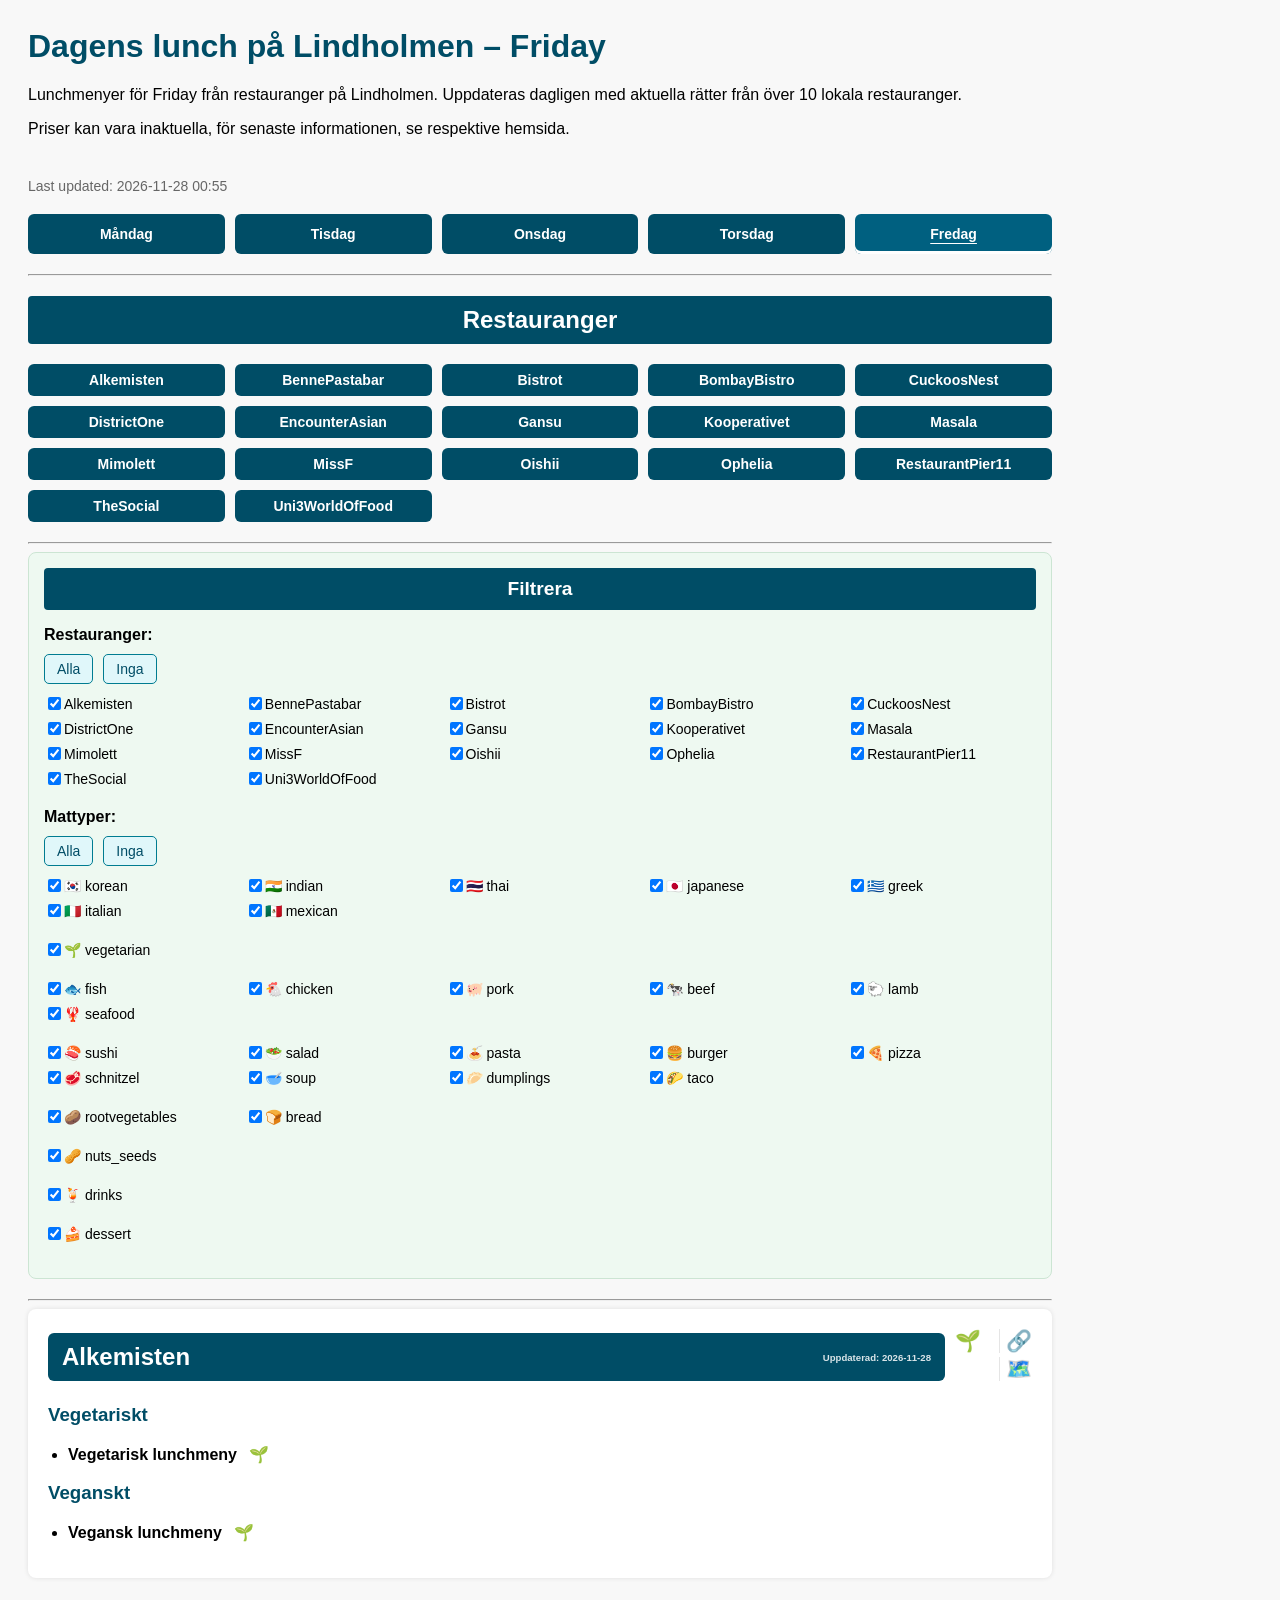
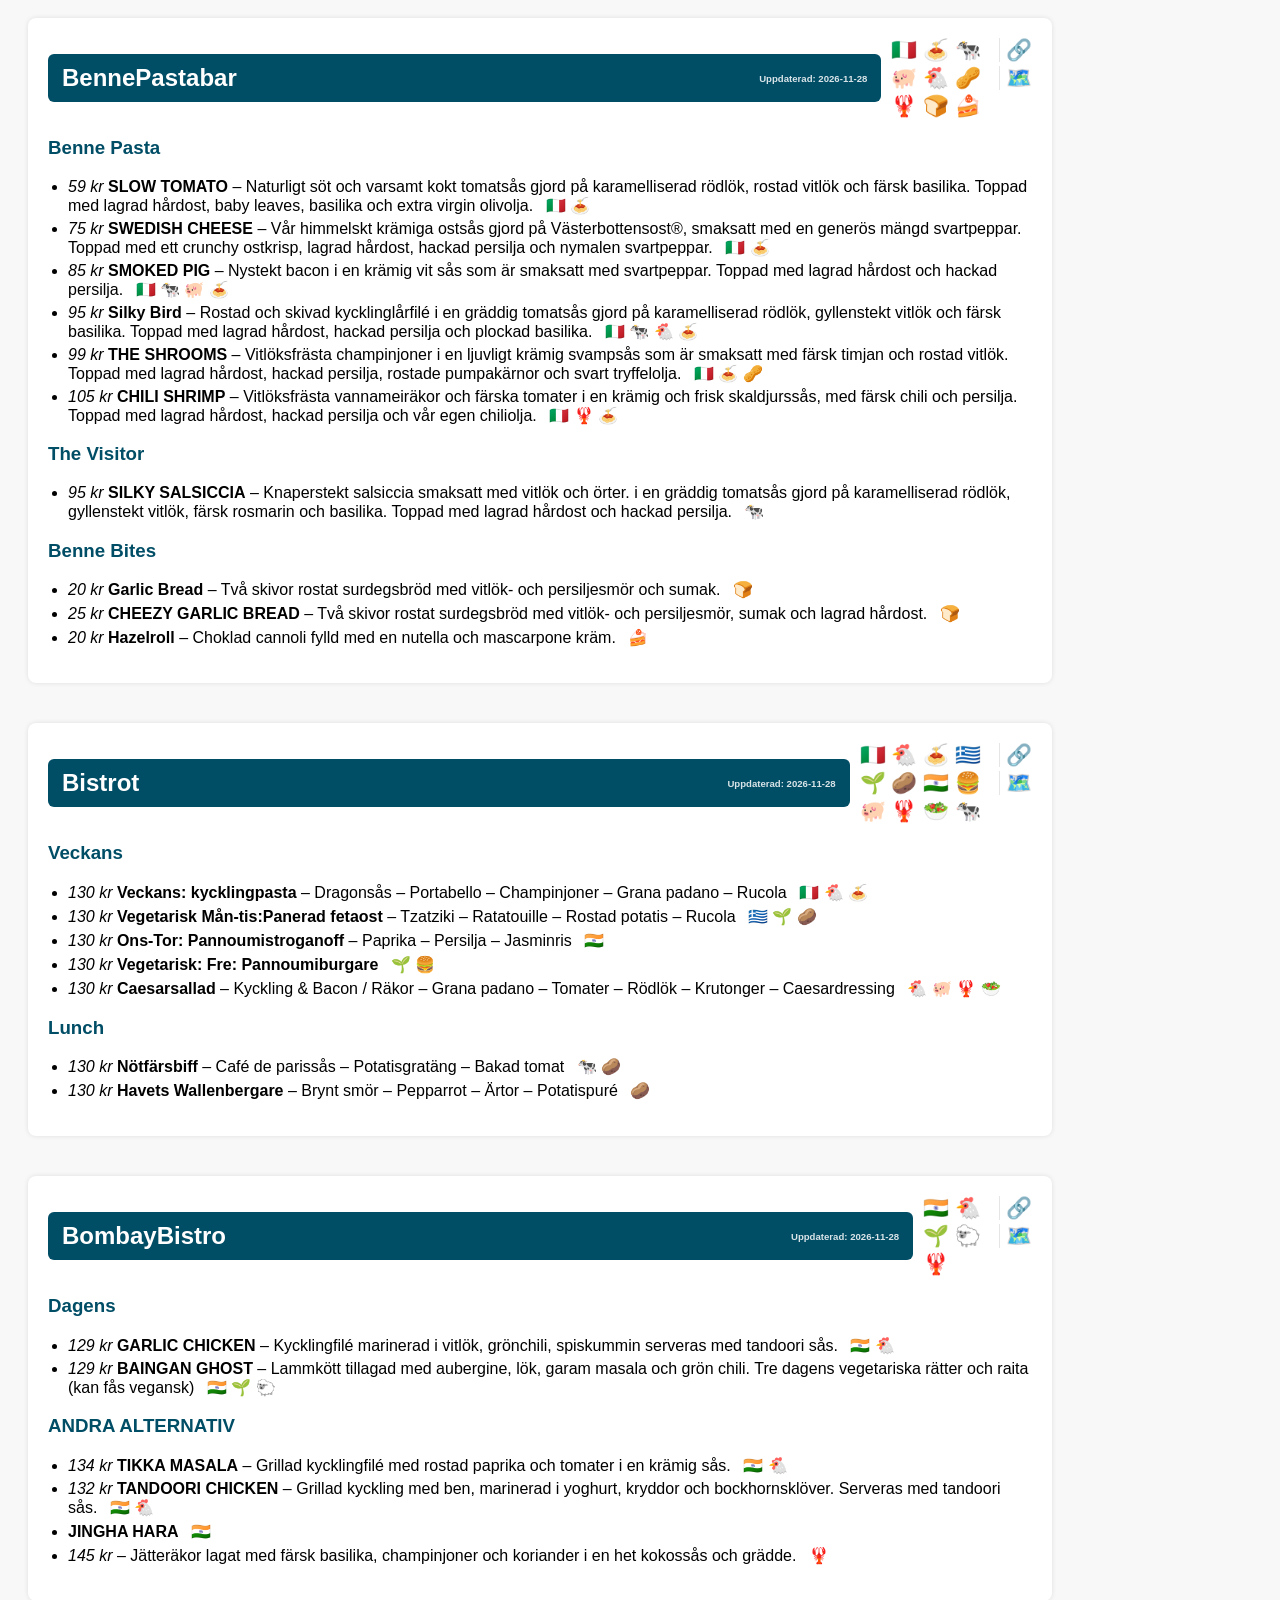
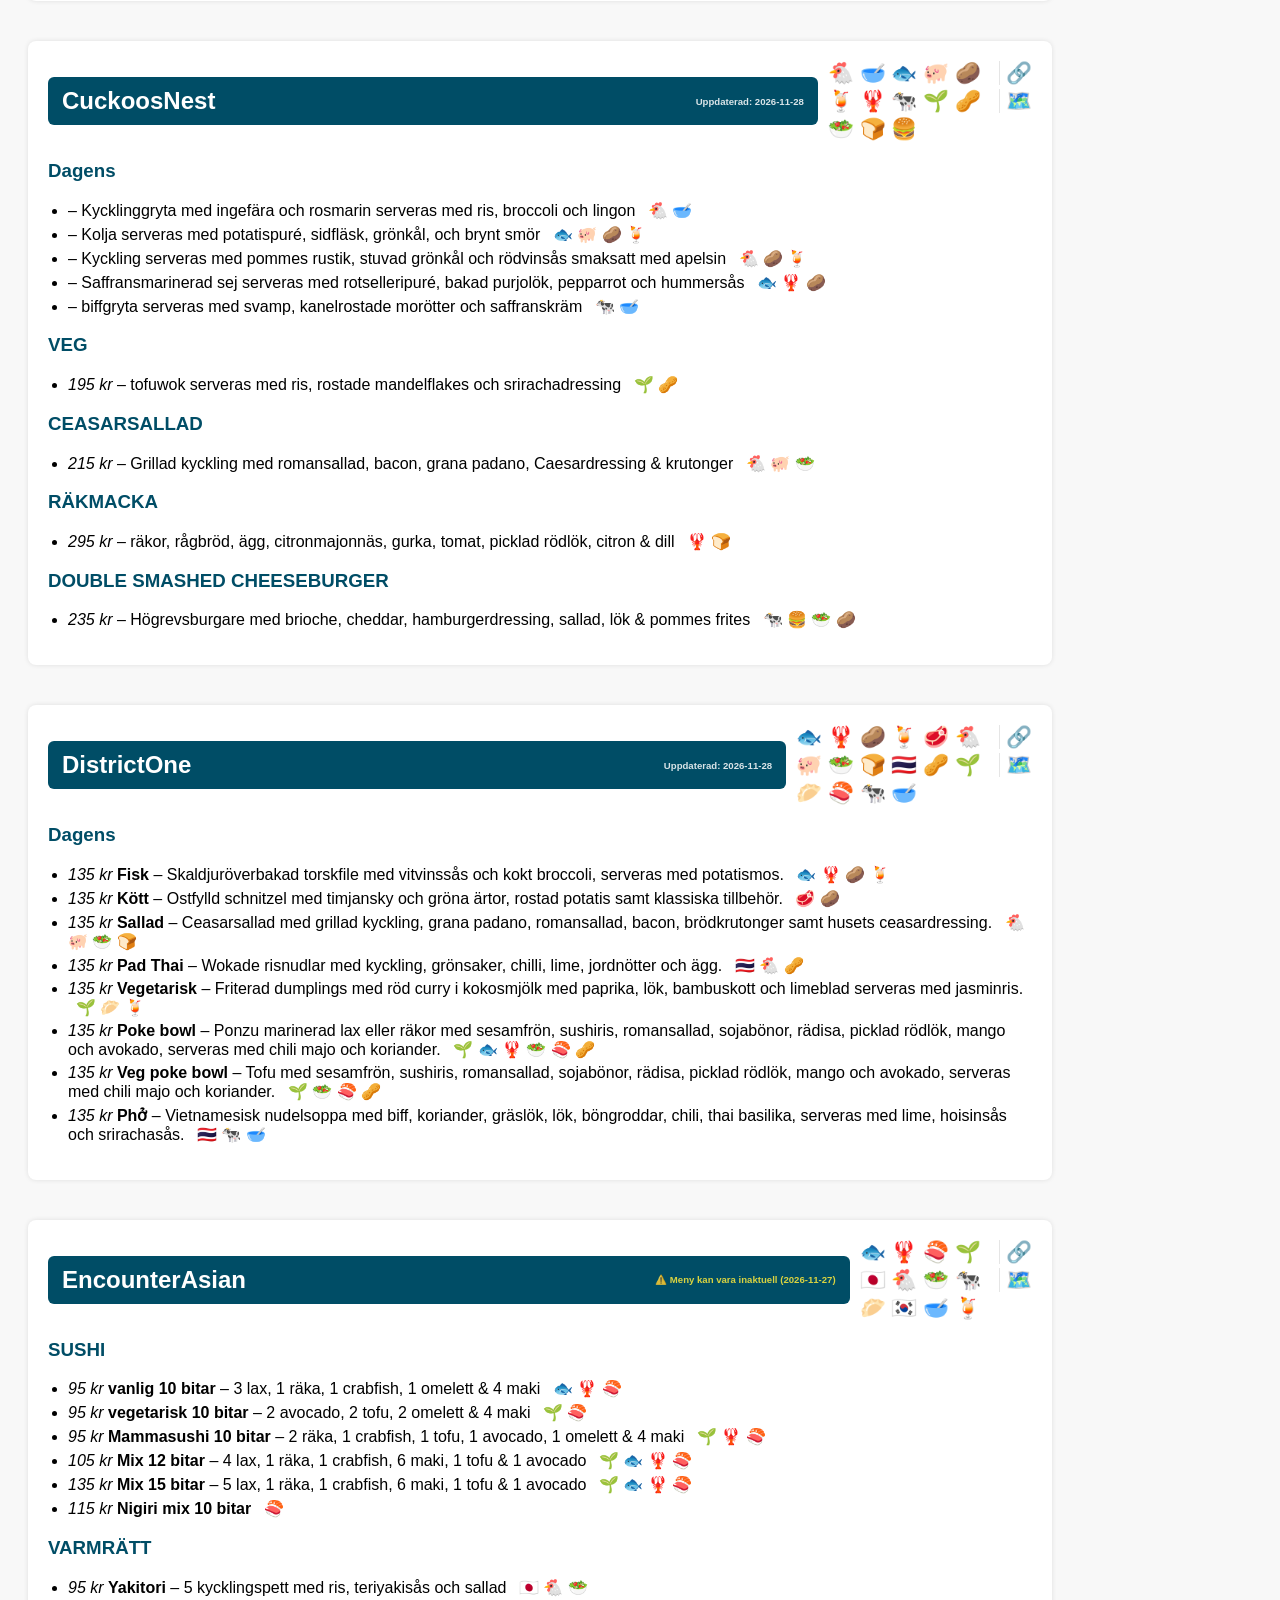
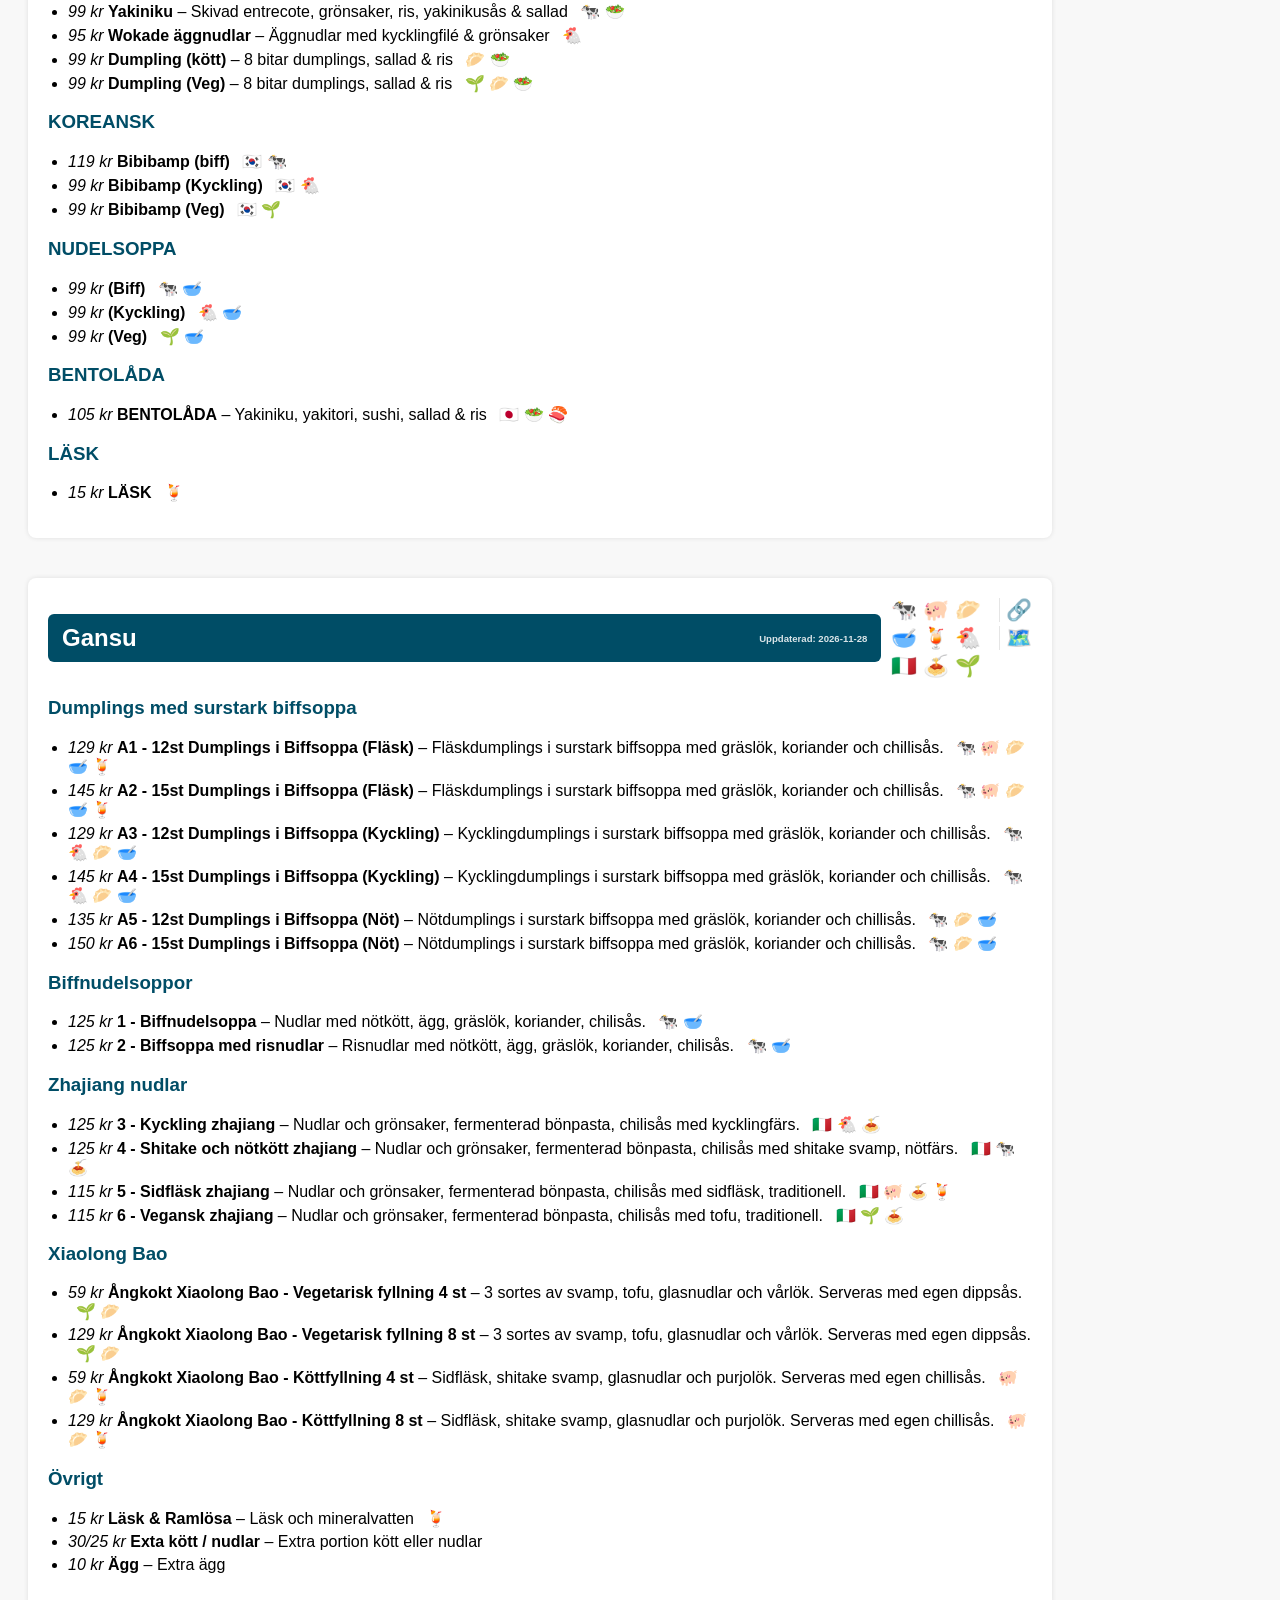
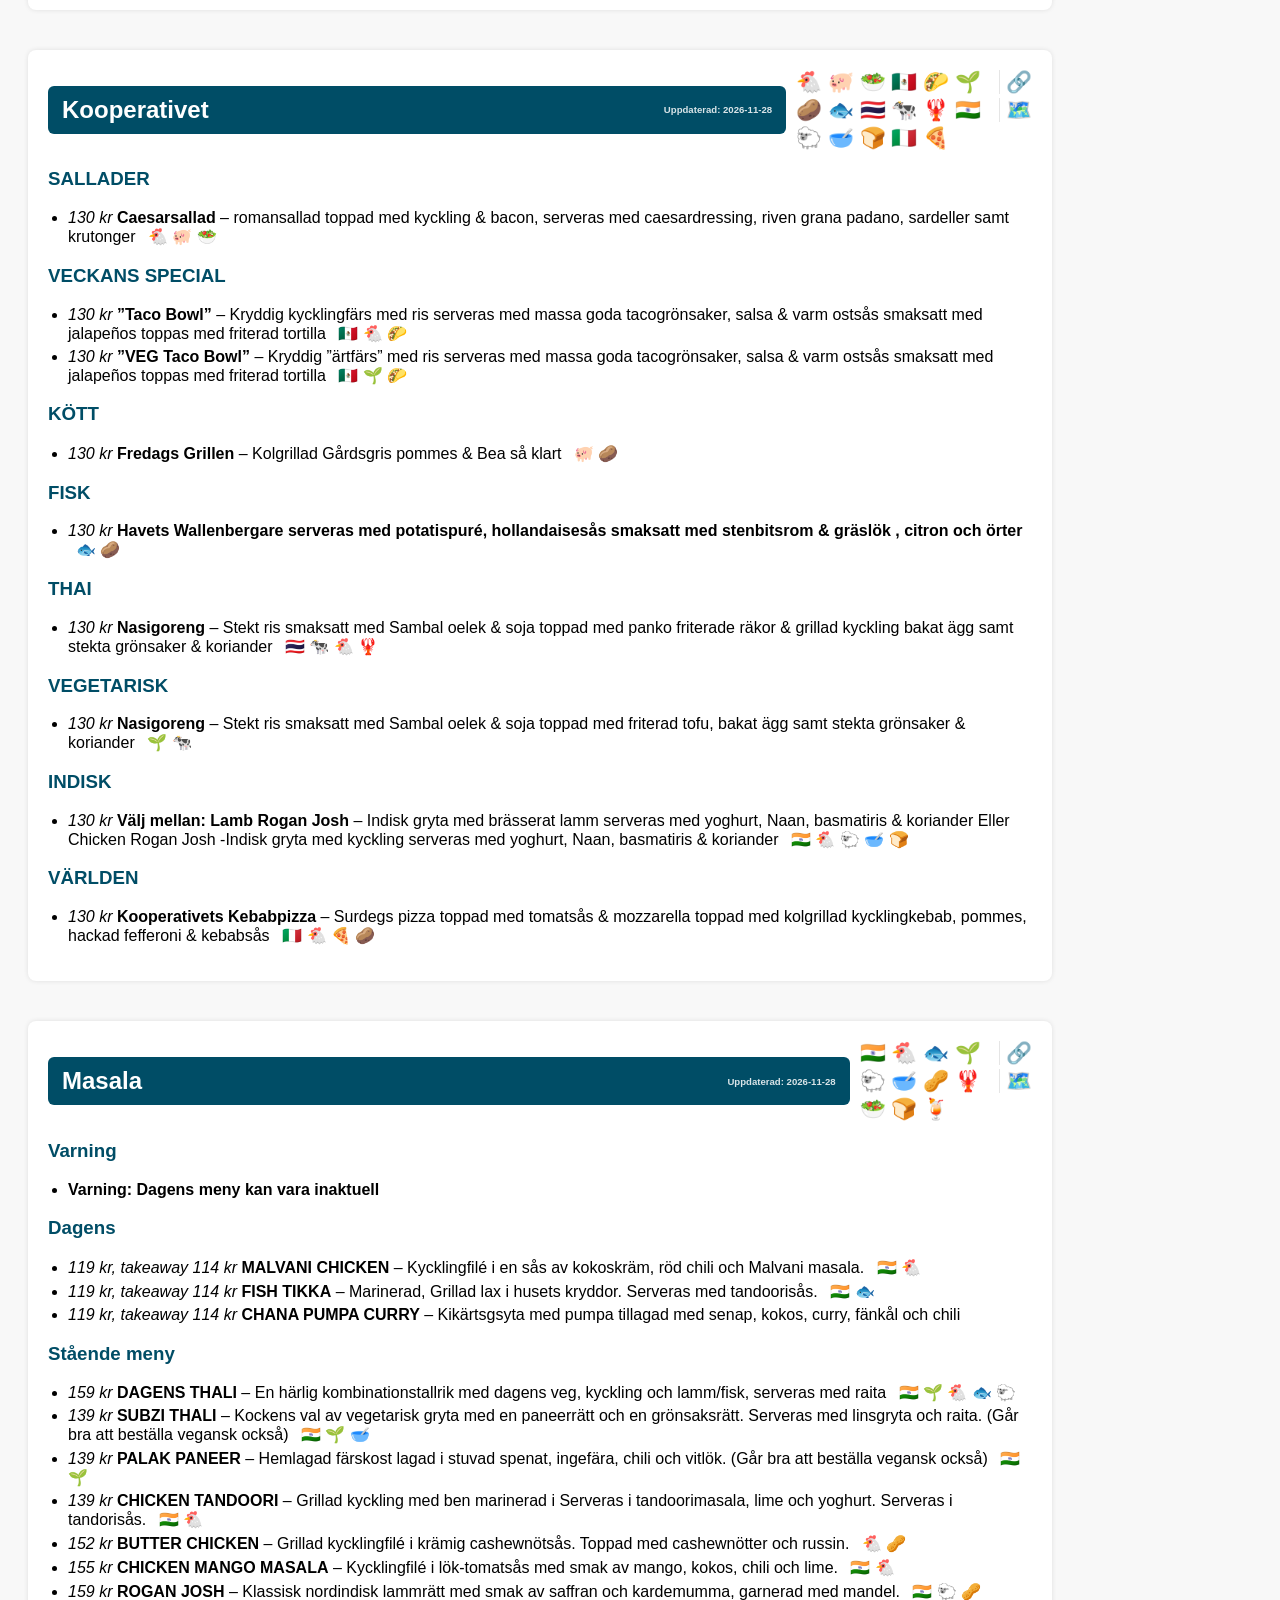
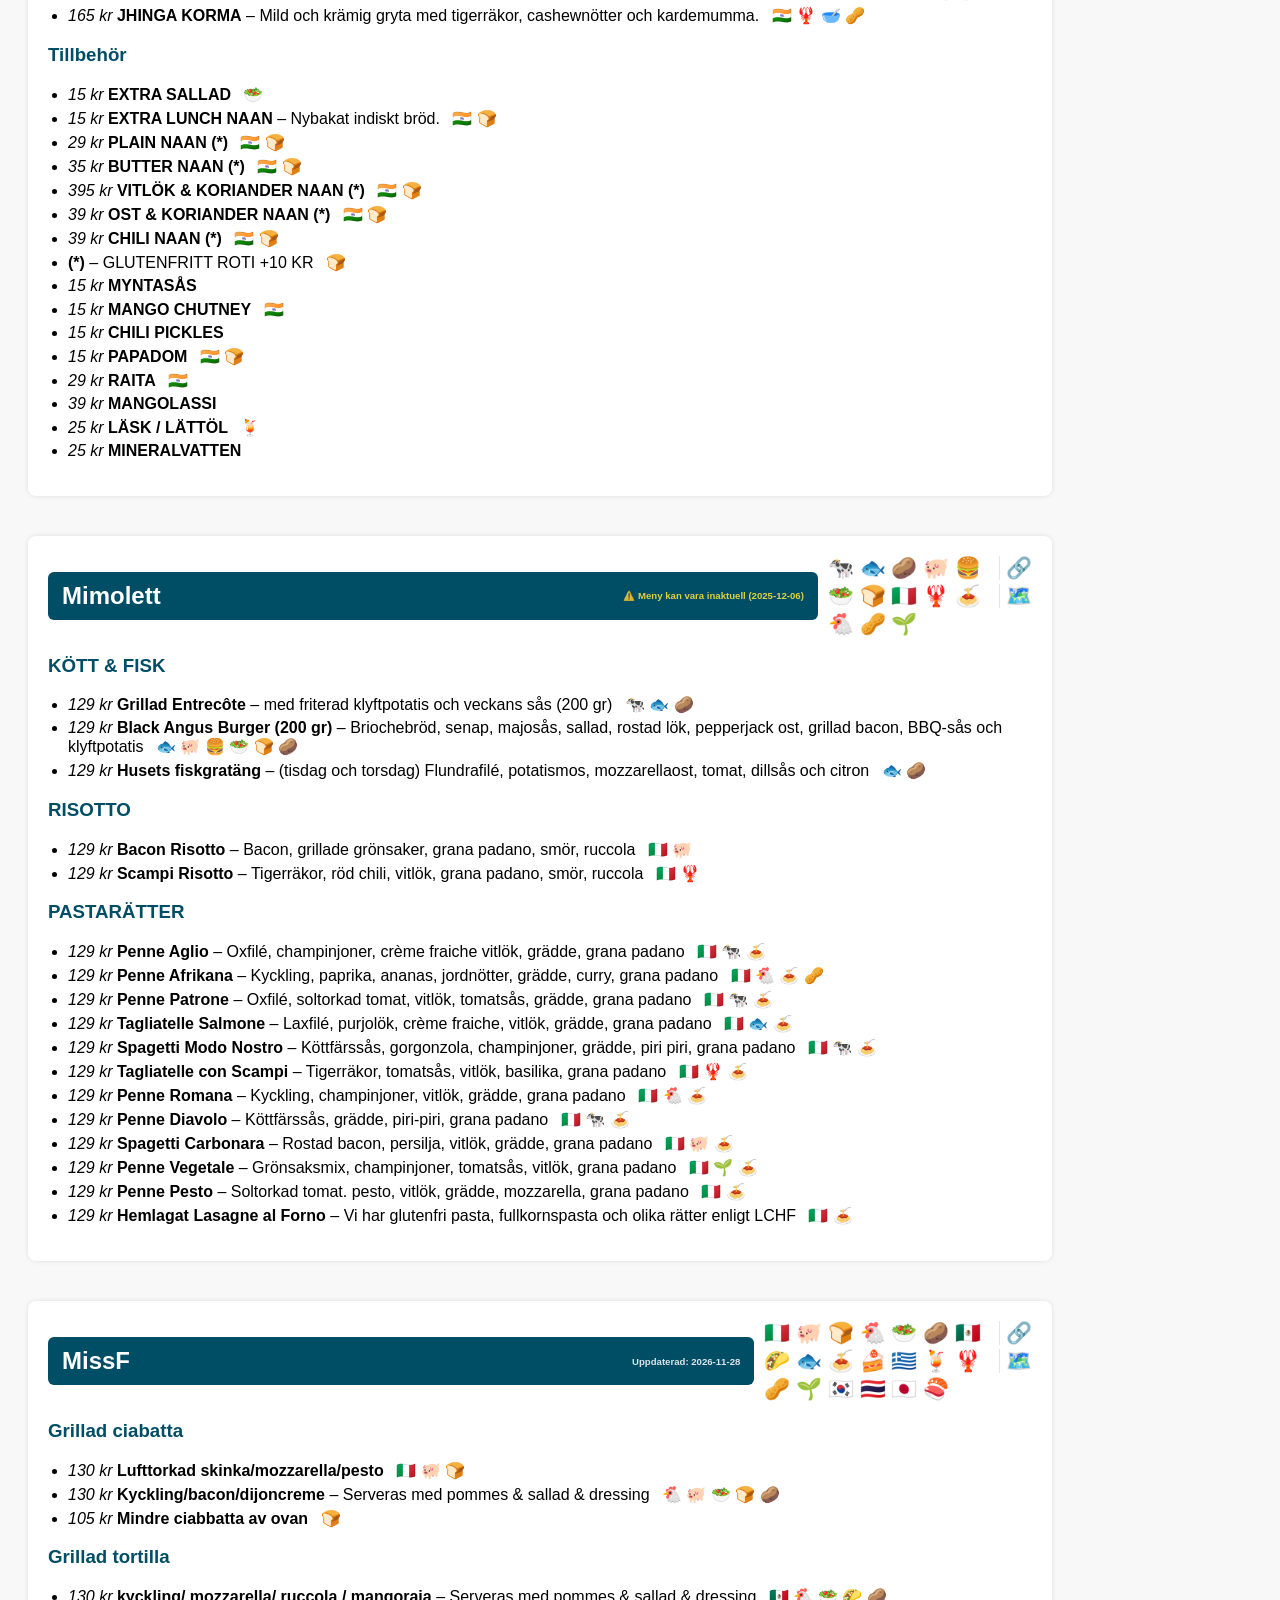
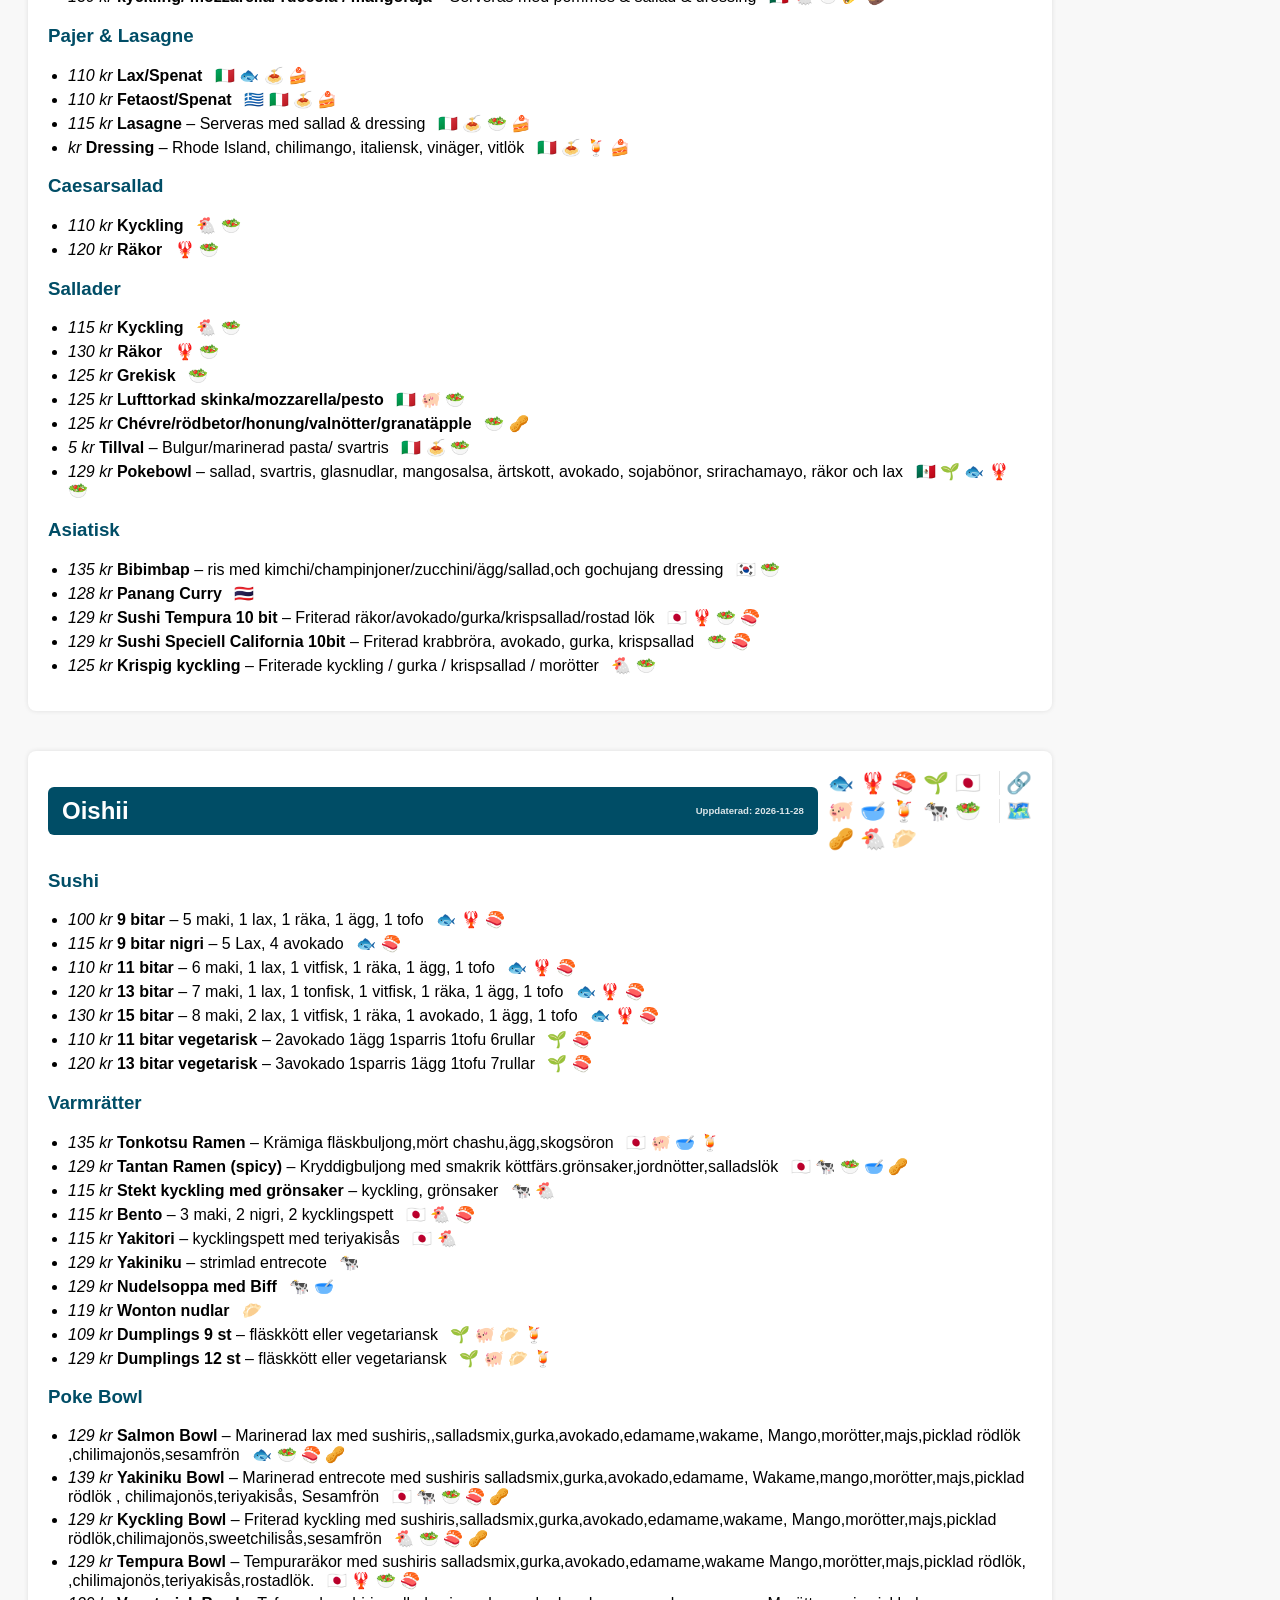
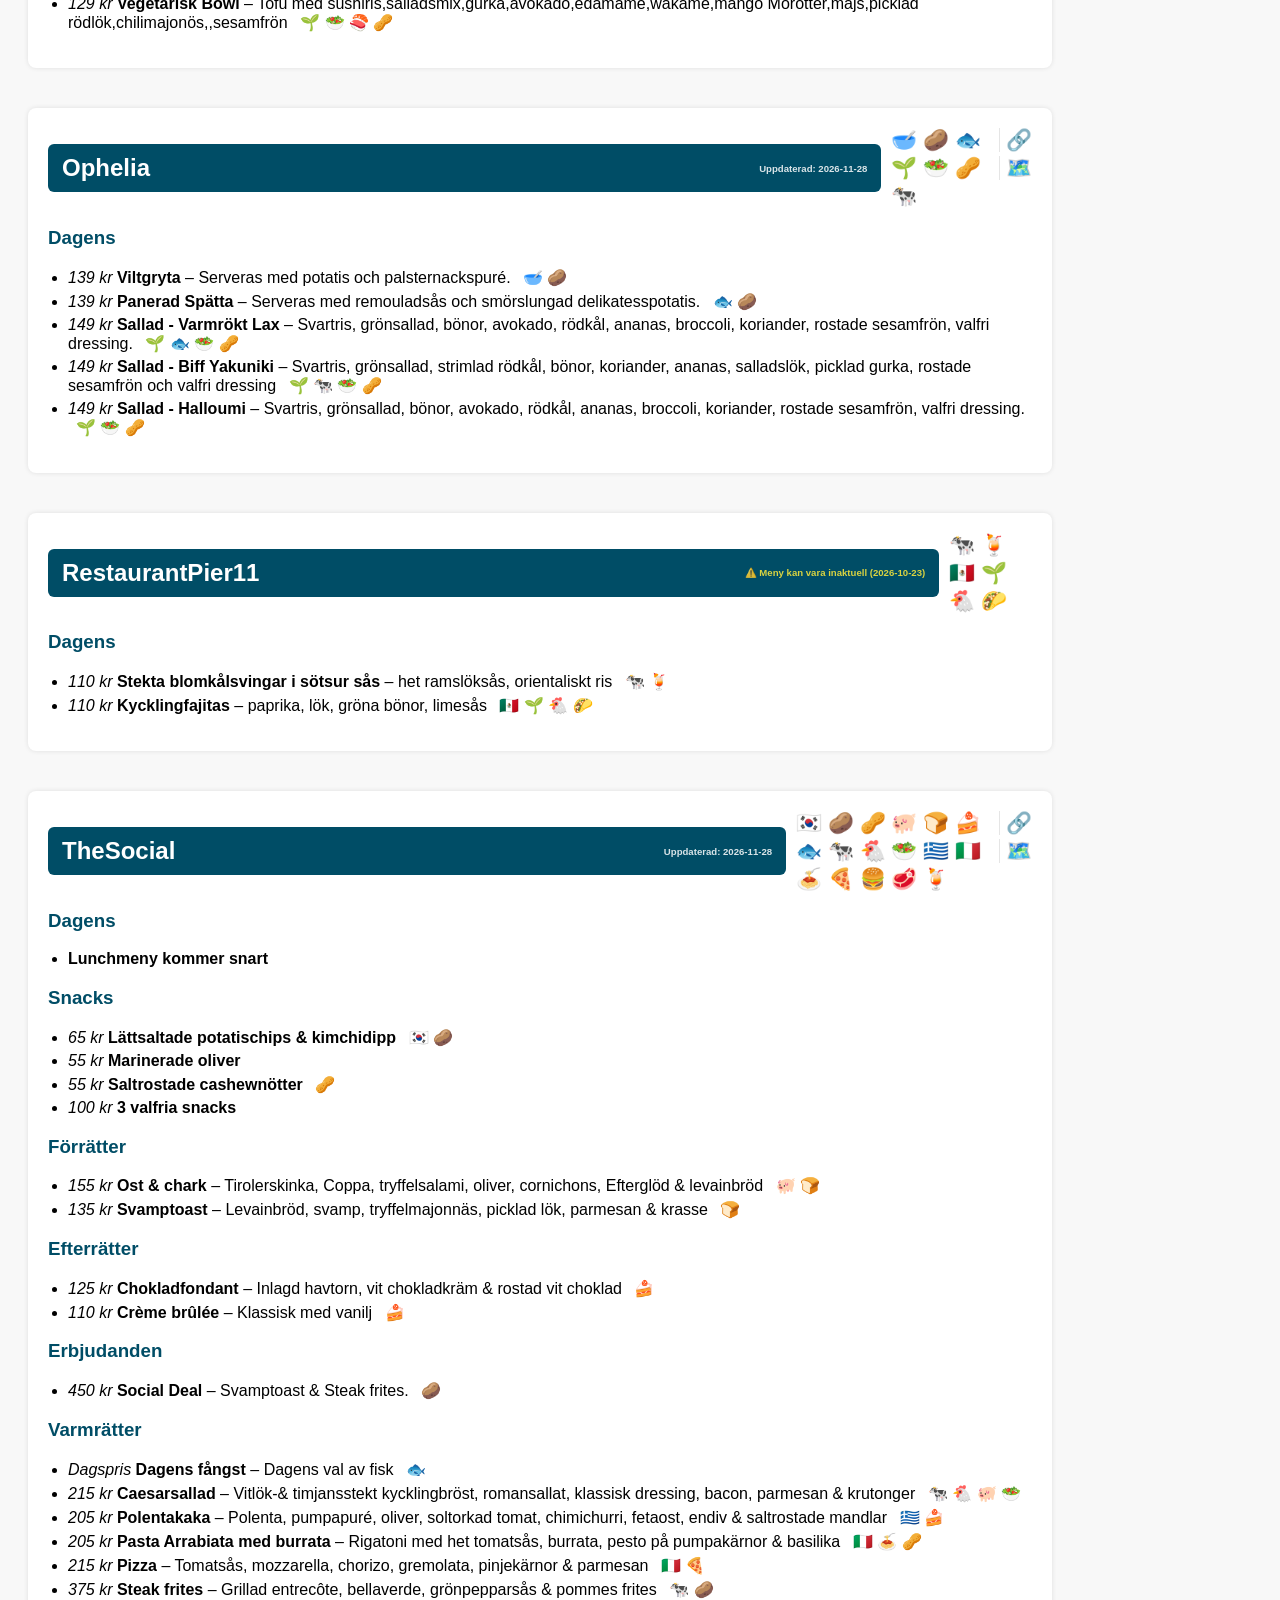
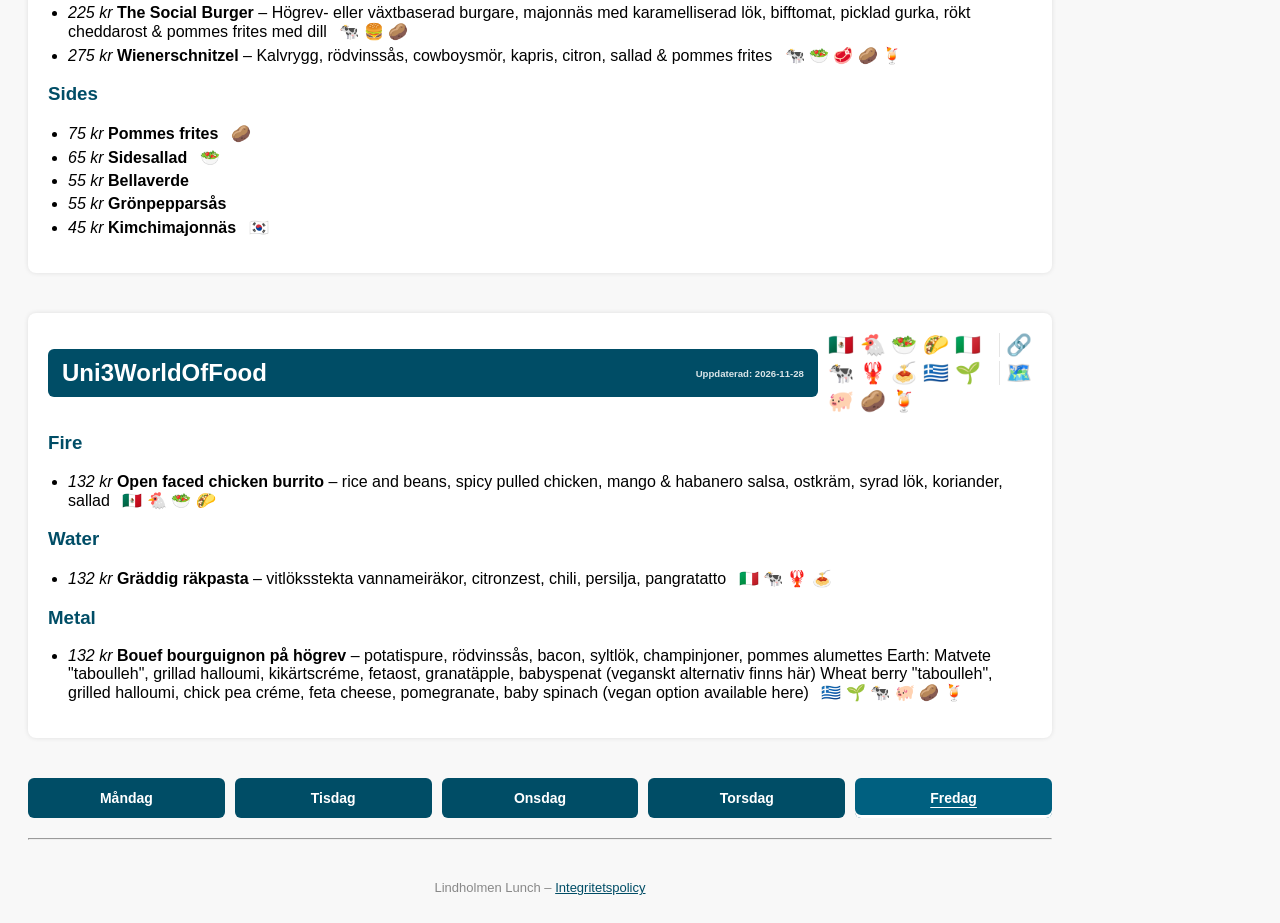
==== commit 376c0727: "Index to current day and days on page Allow day selection instead of back to weekly menu" ====
--- a/docs/lunch_friday.html
+++ b/docs/lunch_friday.html
@@ -1,3 +1,4 @@
+
 <style>
     h1 {
         color: #004d66;
@@ -80,6 +81,30 @@
 
     .weekday-button:hover {
         background: #006080;
+    }
+
+    .weekday-navigation {
+        display: flex;
+        flex-wrap: wrap;
+        gap: 10px;
+        margin: 20px 0;
+    }
+
+    .weekday-navigation .weekday-button {
+        flex: 1 1 100px;
+        padding: 12px;
+    }
+
+    .weekday-navigation [aria-current="page"] {
+        background: #006080;
+        box-shadow: inset 0 -3px 0 white;
+        text-decoration: underline;
+        text-underline-offset: 4px;
+    }
+
+    .weekday-navigation a:focus-visible {
+        outline: 3px solid #006080;
+        outline-offset: 3px;
     }
 
     .menu-header {
@@ -352,9 +377,23 @@
     <p>Priser kan vara inaktuella, för senaste informationen, se respektive hemsida.</p>
 
     <div style="margin-top: 40px; font-size: 14px; color: #666;">
-        <p>Last updated: 2026-11-28 00:22</p>
+        <p>Last updated: 2026-11-28 00:55</p>
     </div>
-    <a class="weekday-button" href="index.html">← Tillbaka till veckomeny</a>
+    
+<nav class="weekday-navigation" aria-label="Veckans lunchmenyer">
+    
+    <a class="weekday-button" href="lunch_monday.html">Måndag</a>
+    
+    <a class="weekday-button" href="lunch_tuesday.html">Tisdag</a>
+    
+    <a class="weekday-button" href="lunch_wednesday.html">Onsdag</a>
+    
+    <a class="weekday-button" href="lunch_thursday.html">Torsdag</a>
+    
+    <a class="weekday-button" href="lunch_friday.html" aria-current="page">Fredag</a>
+    
+</nav>
+
     <hr>
 
     <div class="toc">
@@ -8234,7 +8273,21 @@
         </div>
     </div>
     
-    <a class="weekday-button" href="index.html">← Tillbaka till veckomeny</a>
+    
+<nav class="weekday-navigation" aria-label="Veckans lunchmenyer">
+    
+    <a class="weekday-button" href="lunch_monday.html">Måndag</a>
+    
+    <a class="weekday-button" href="lunch_tuesday.html">Tisdag</a>
+    
+    <a class="weekday-button" href="lunch_wednesday.html">Onsdag</a>
+    
+    <a class="weekday-button" href="lunch_thursday.html">Torsdag</a>
+    
+    <a class="weekday-button" href="lunch_friday.html" aria-current="page">Fredag</a>
+    
+</nav>
+
     <hr>
     <footer style="text-align:center; font-size:13px; color:#888; margin-top:40px;">
         Lindholmen Lunch – <a href="privacy.html" style="color:#004d66;">Integritetspolicy</a>
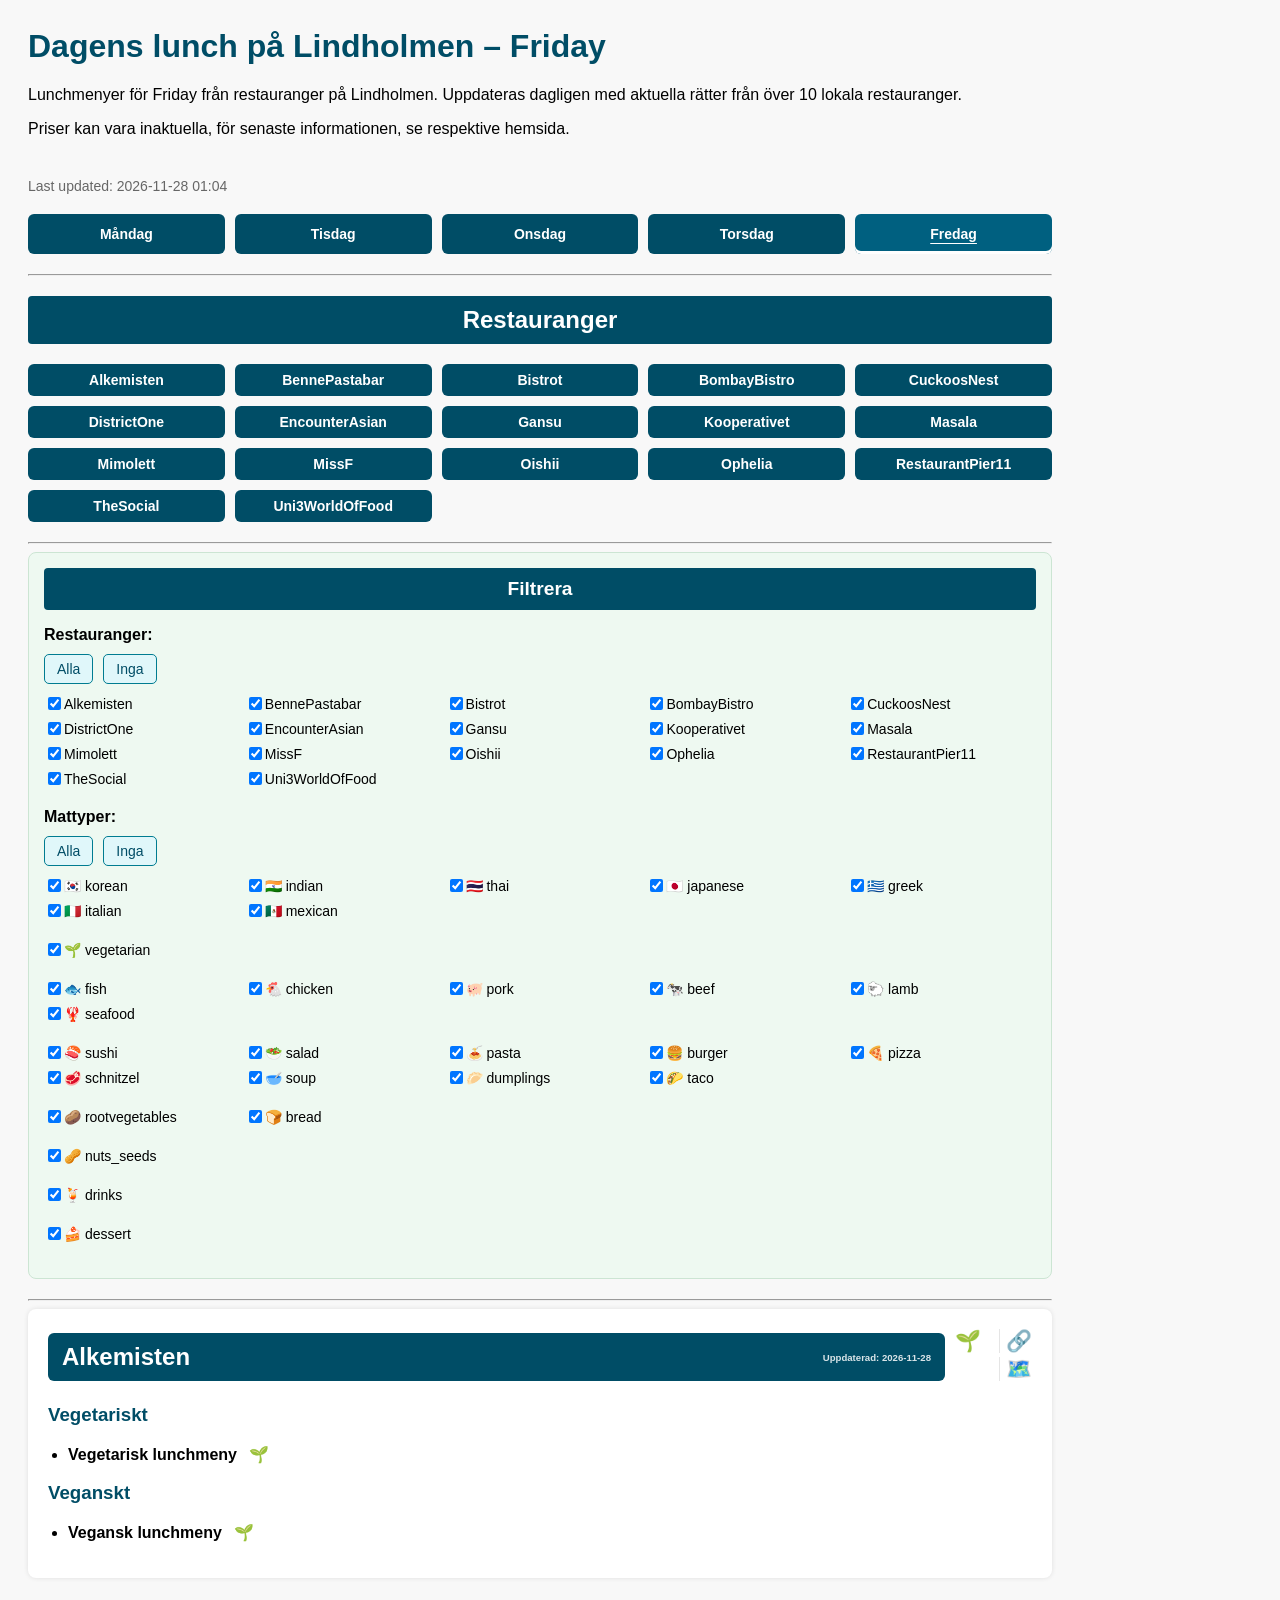
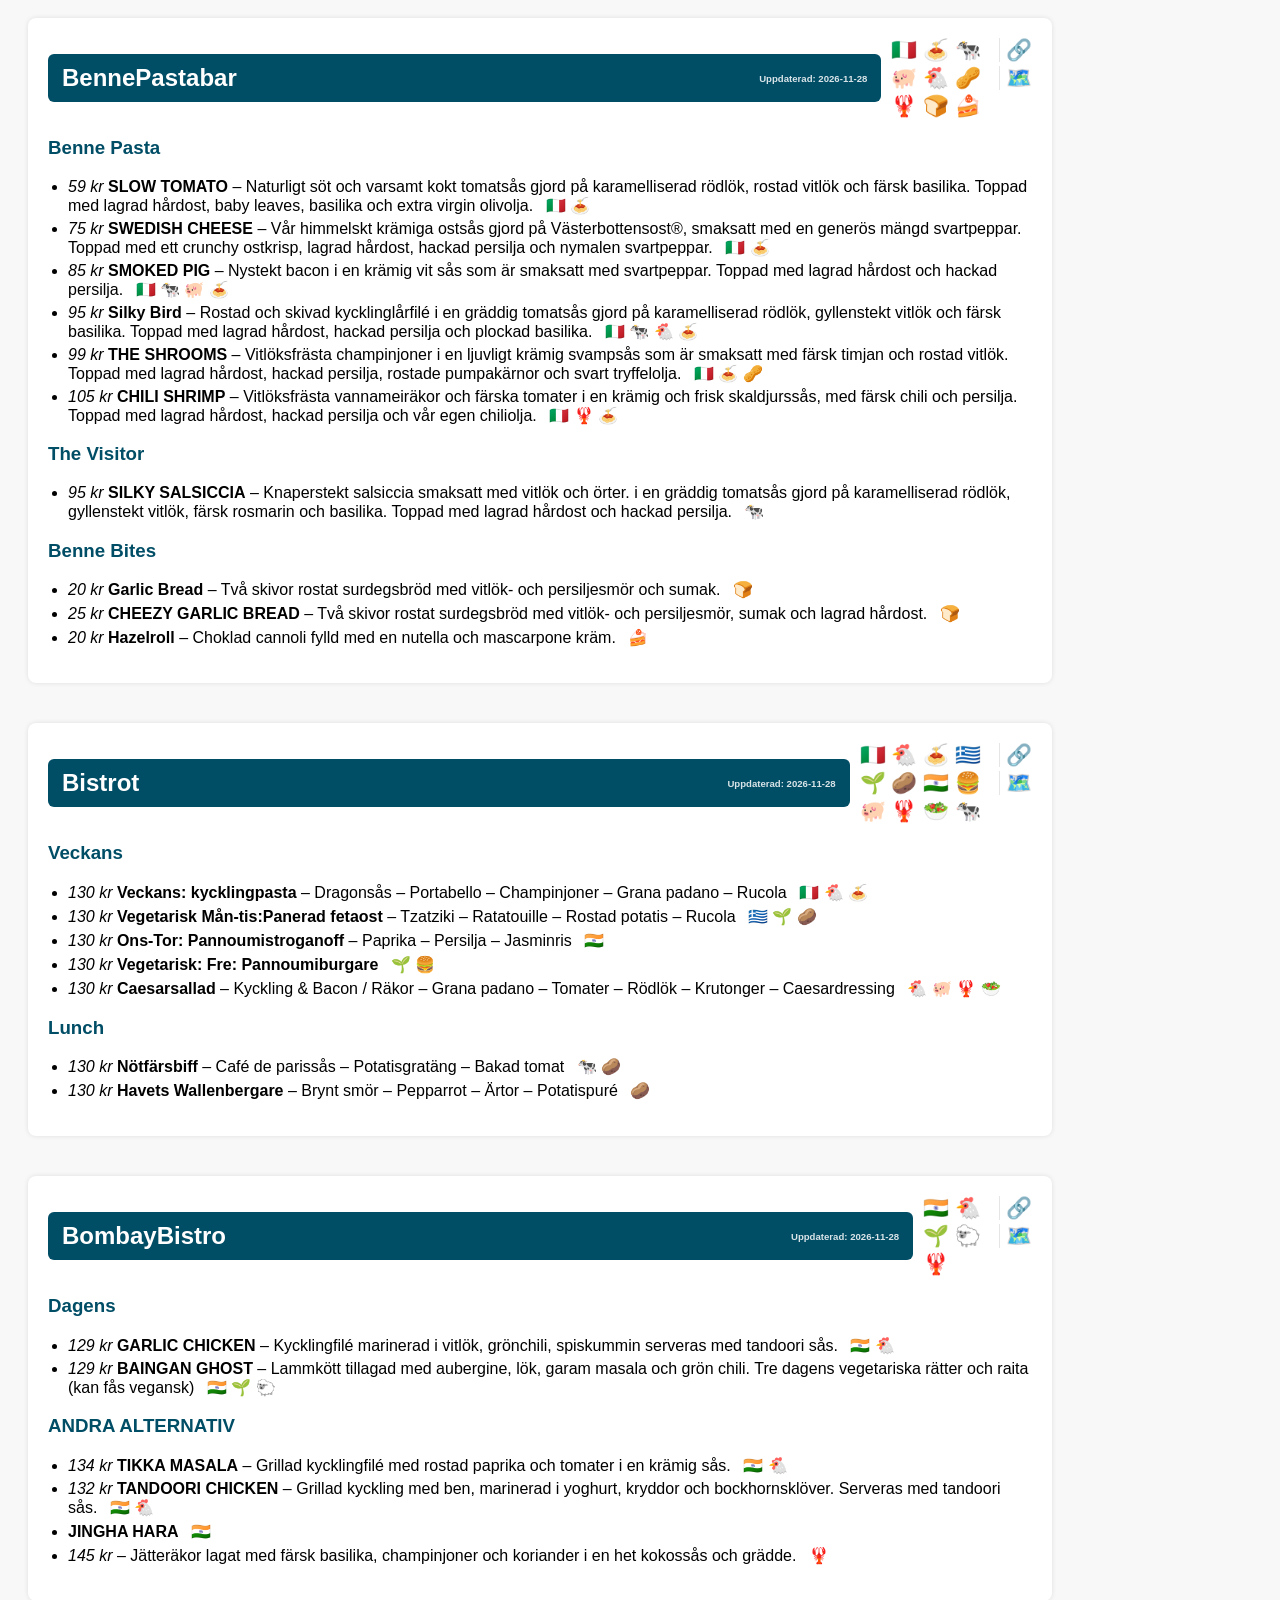
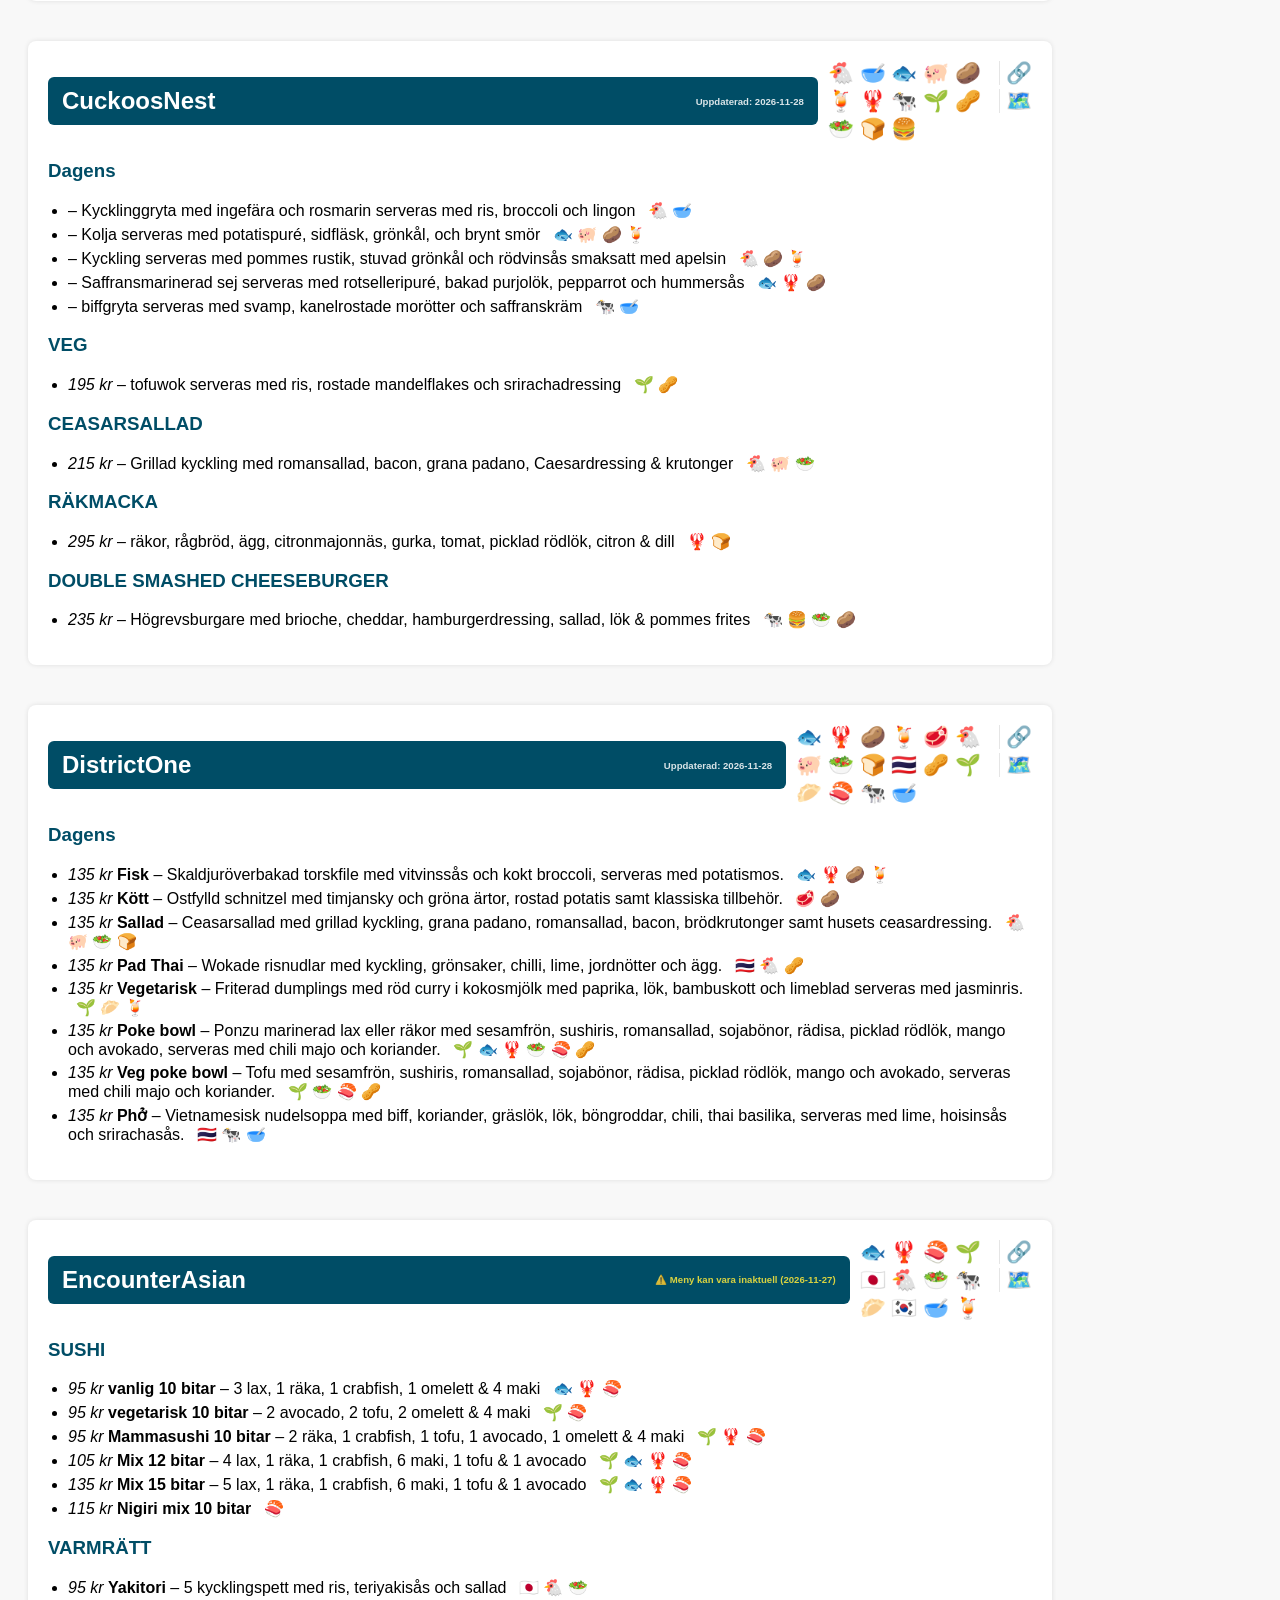
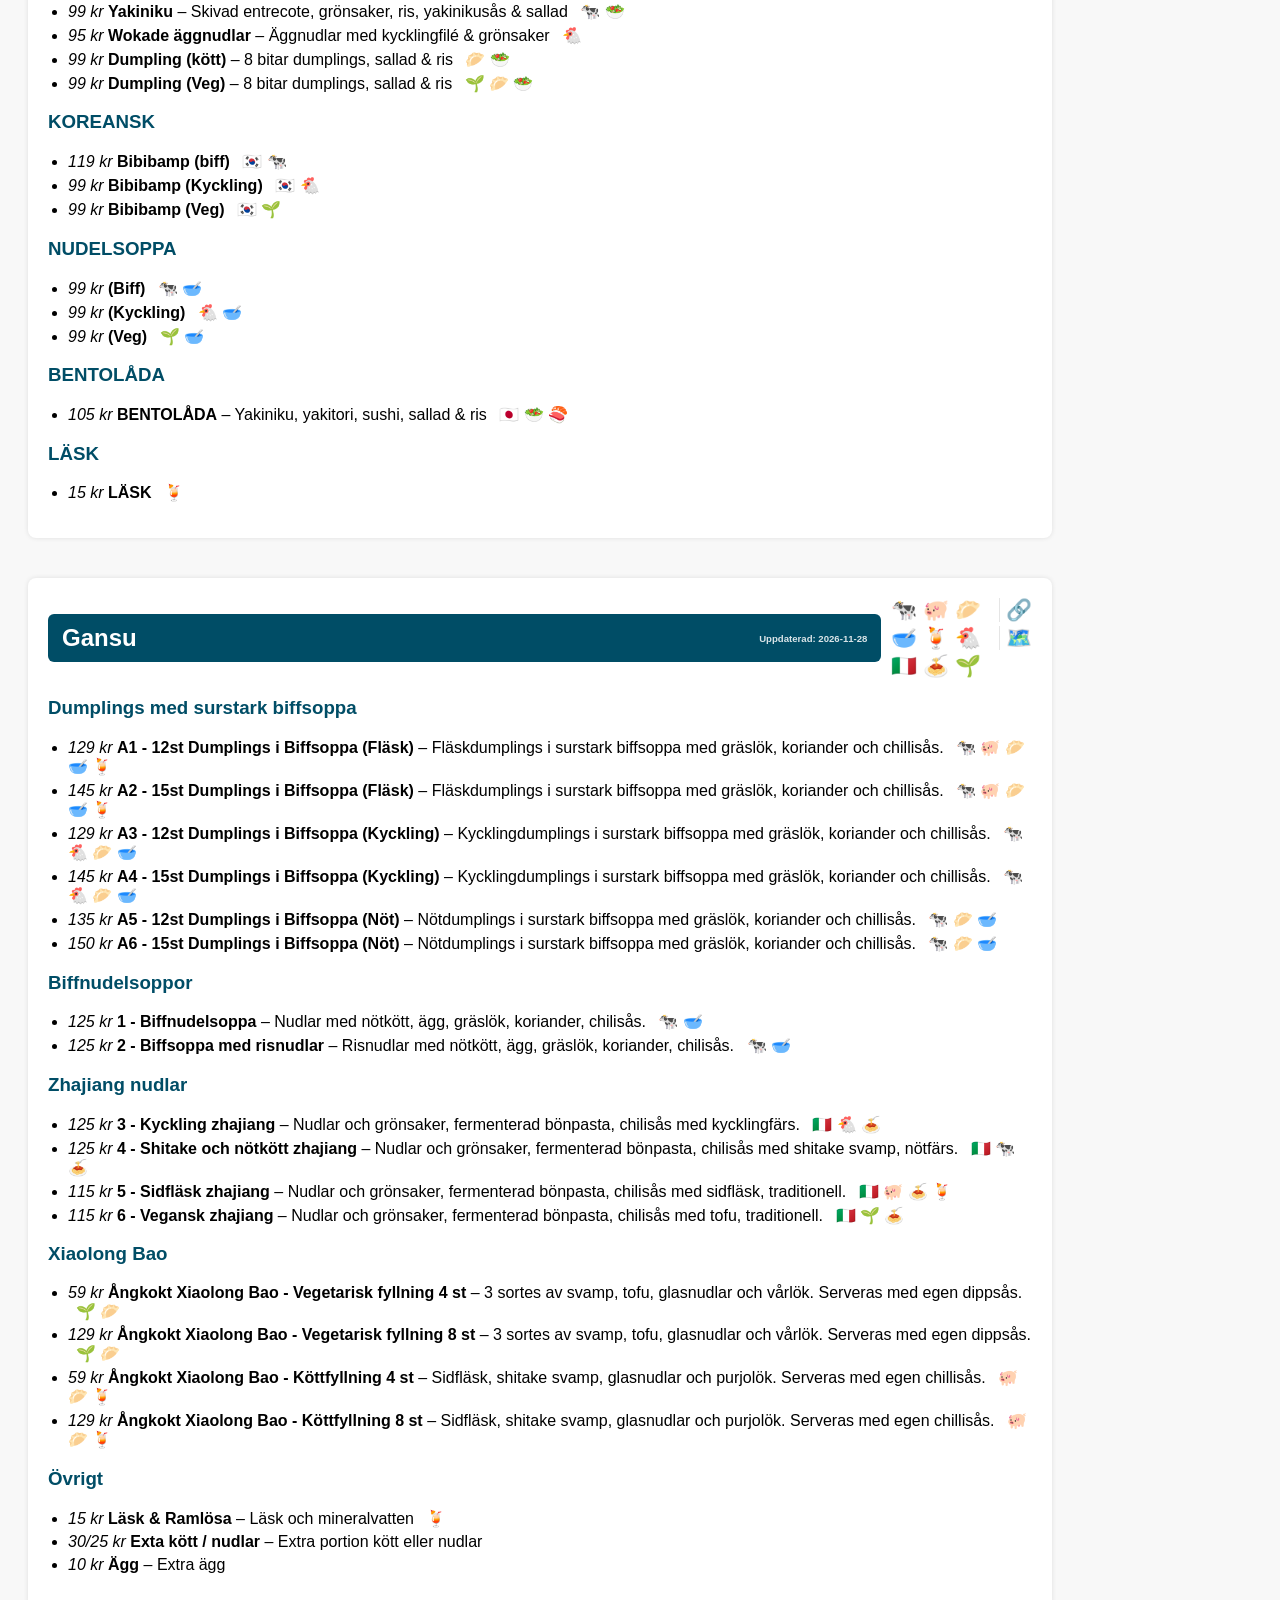
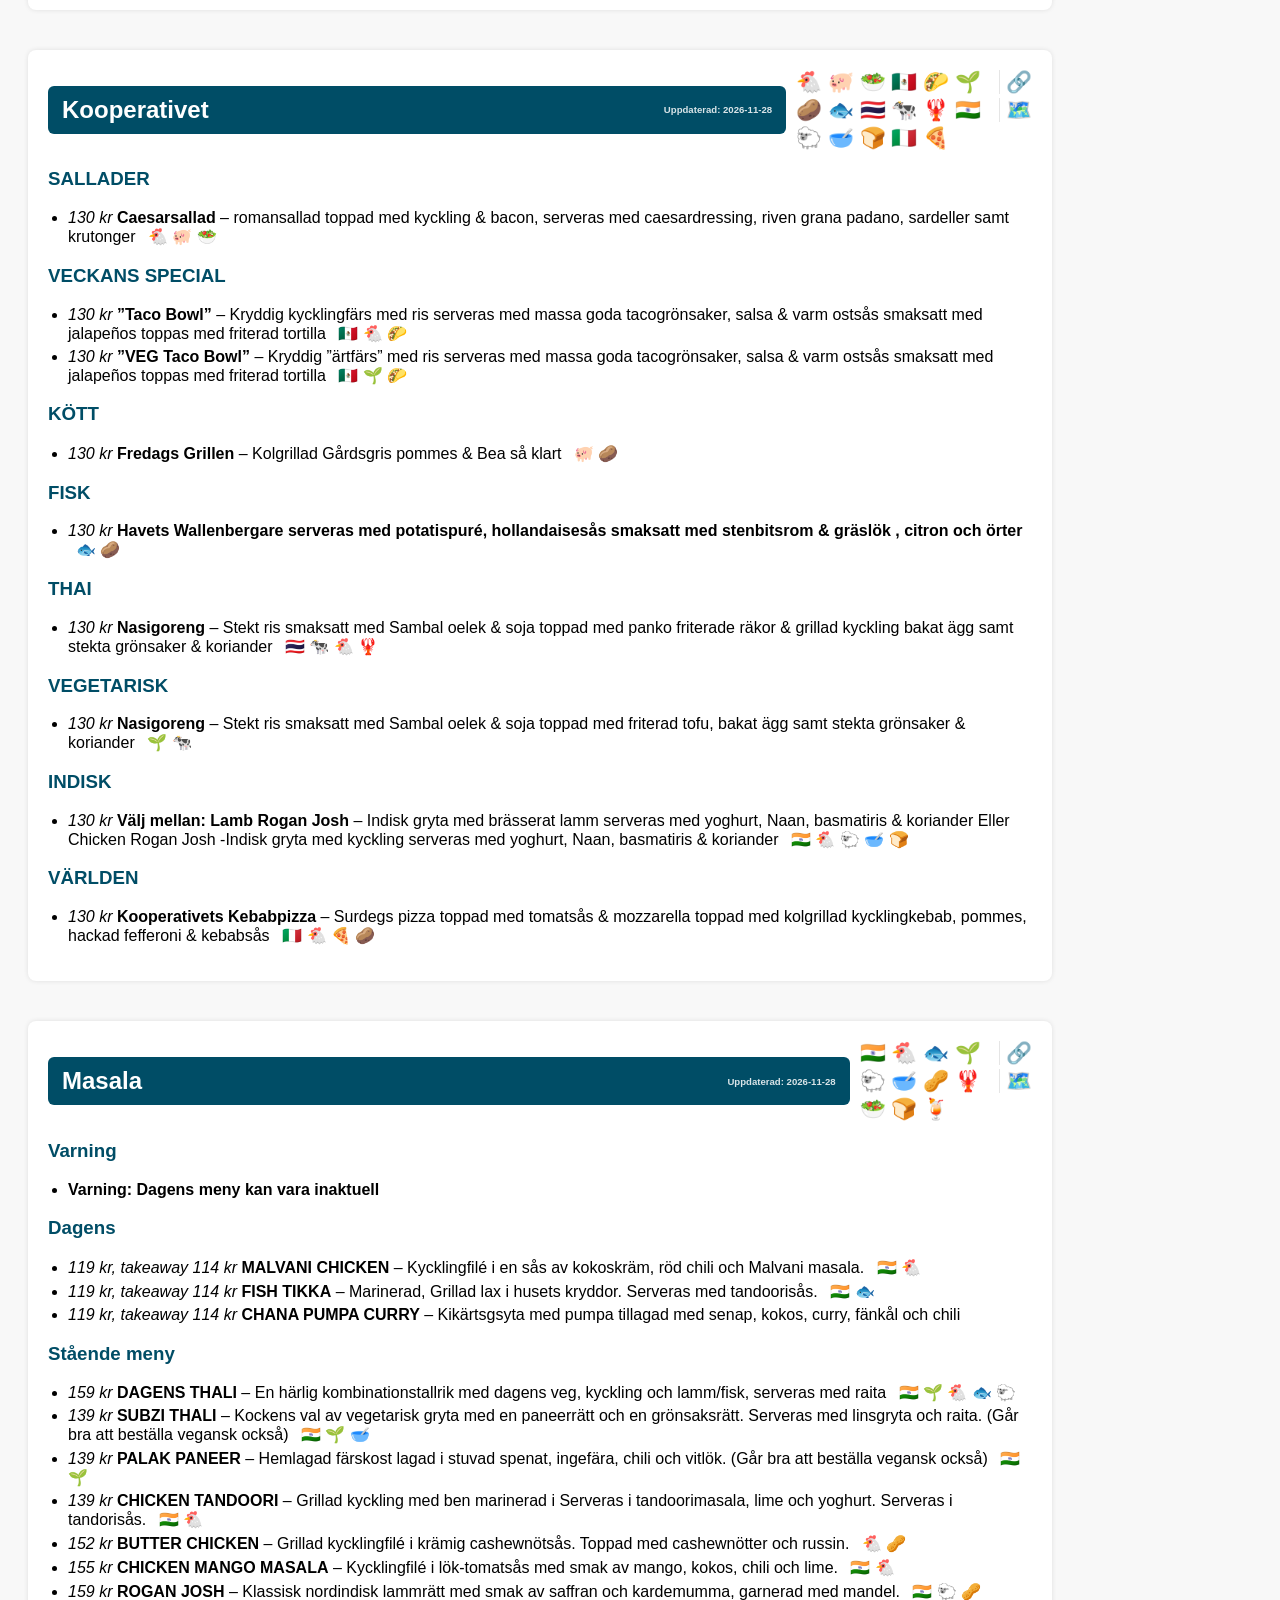
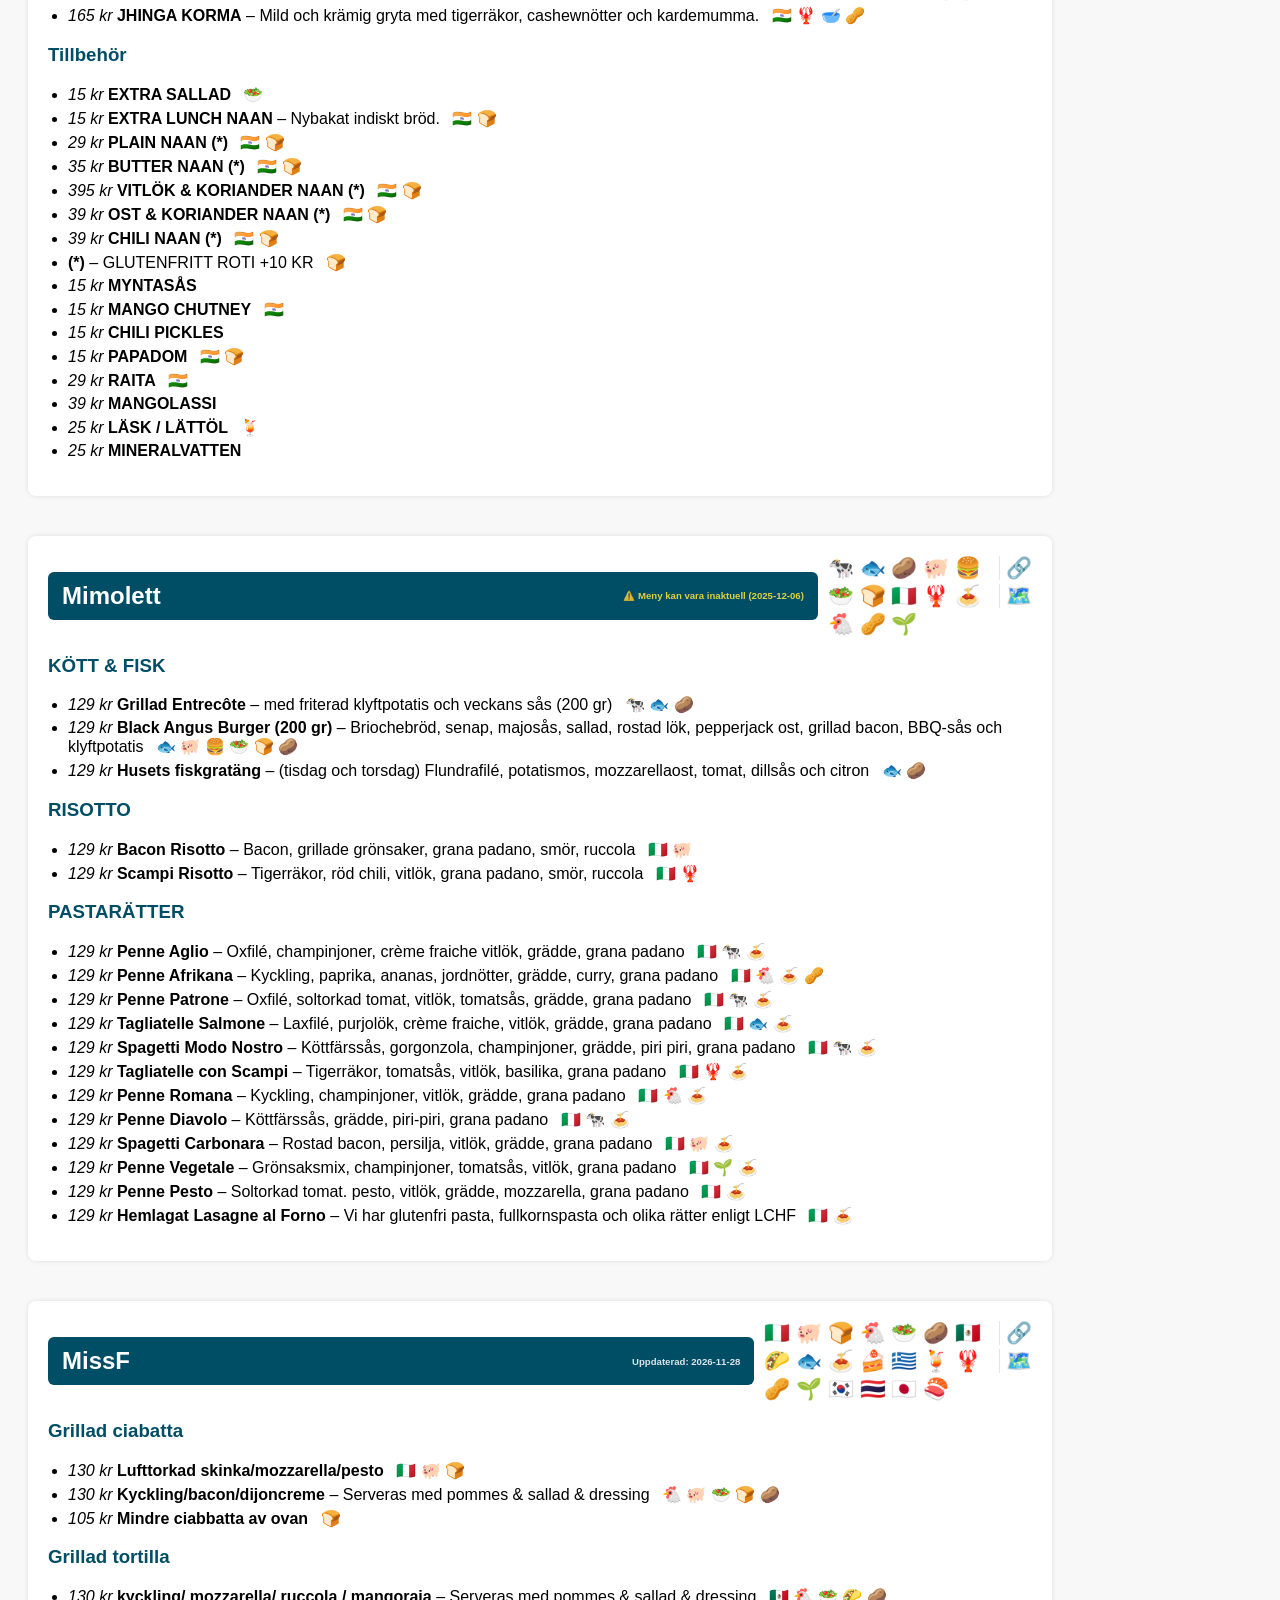
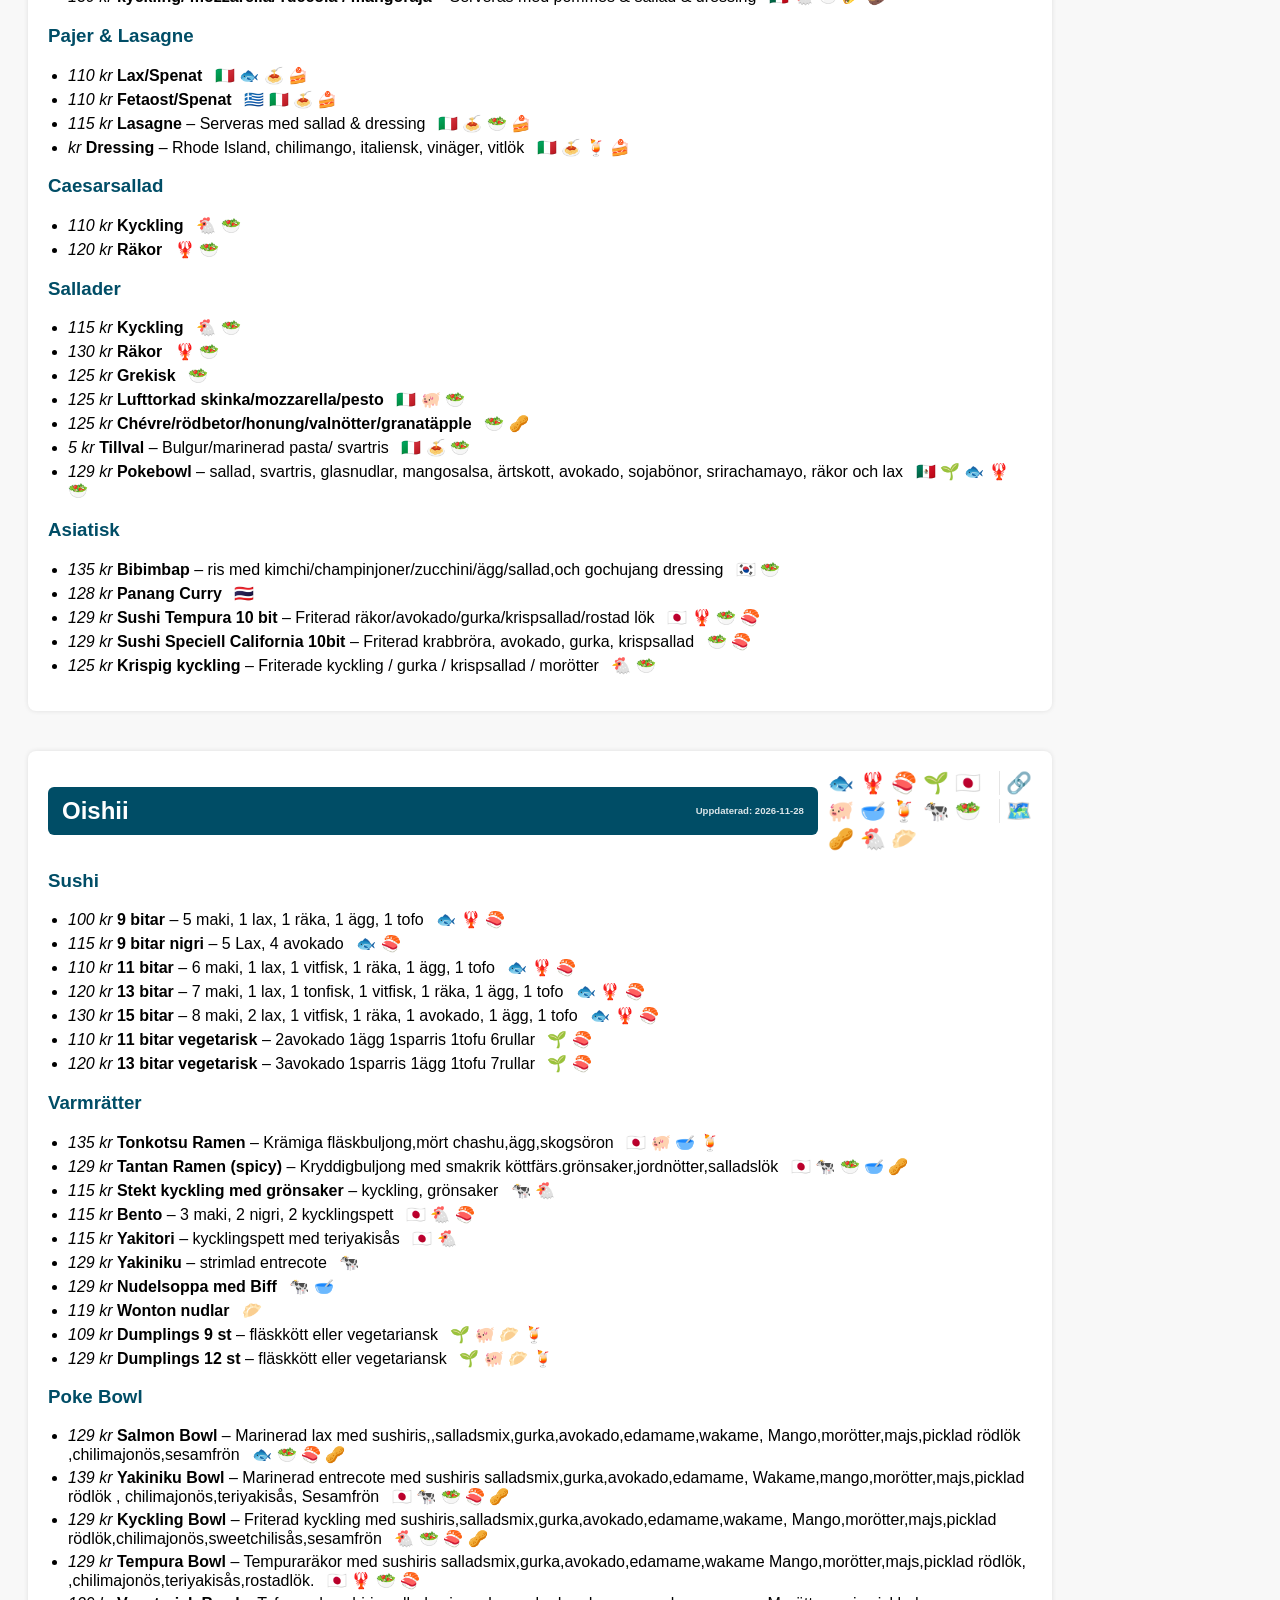
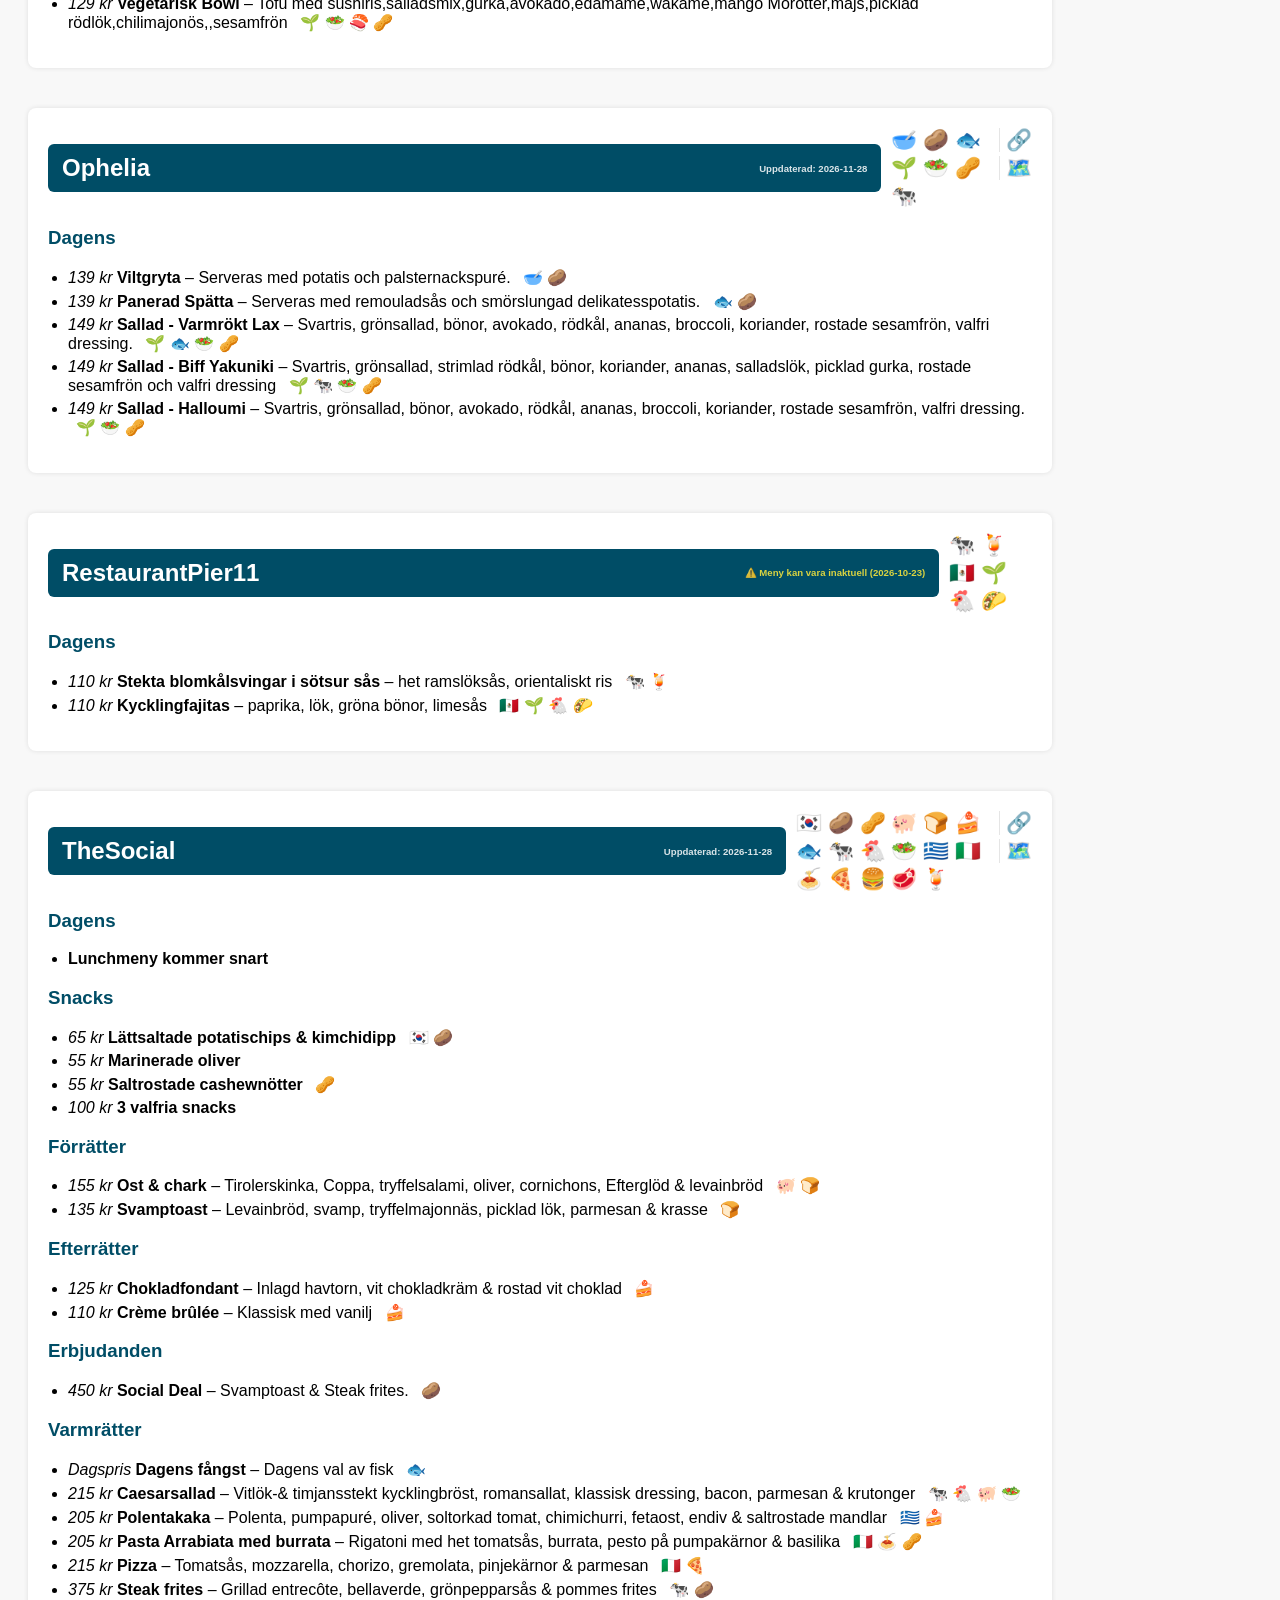
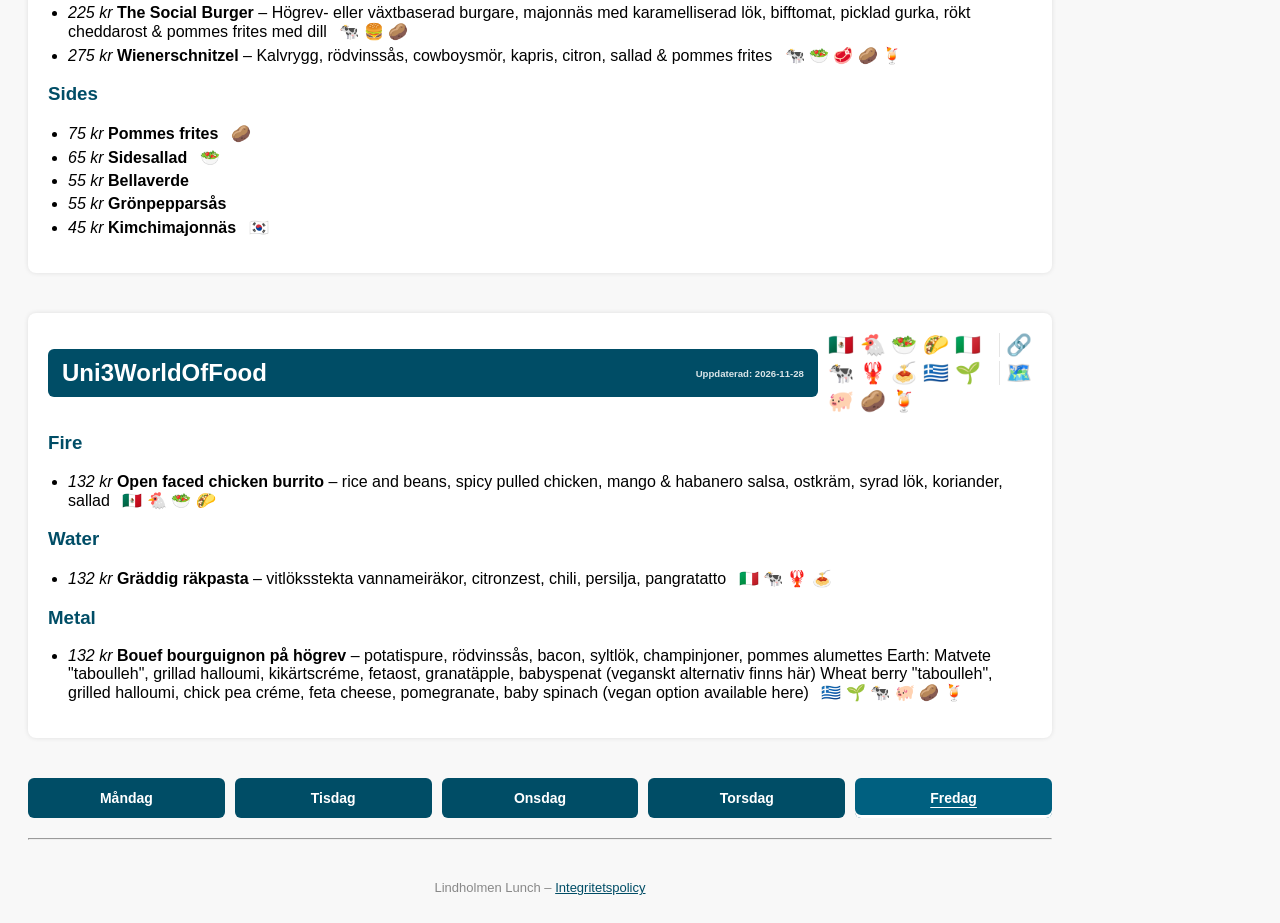
==== commit b1f73042: "Cocurrent scrapers Added concurrent scrapers to speed up updates" ====
--- a/docs/lunch_friday.html
+++ b/docs/lunch_friday.html
@@ -377,7 +377,7 @@
     <p>Priser kan vara inaktuella, för senaste informationen, se respektive hemsida.</p>
 
     <div style="margin-top: 40px; font-size: 14px; color: #666;">
-        <p>Last updated: 2026-11-28 00:55</p>
+        <p>Last updated: 2026-11-28 01:04</p>
     </div>
     
 <nav class="weekday-navigation" aria-label="Veckans lunchmenyer">
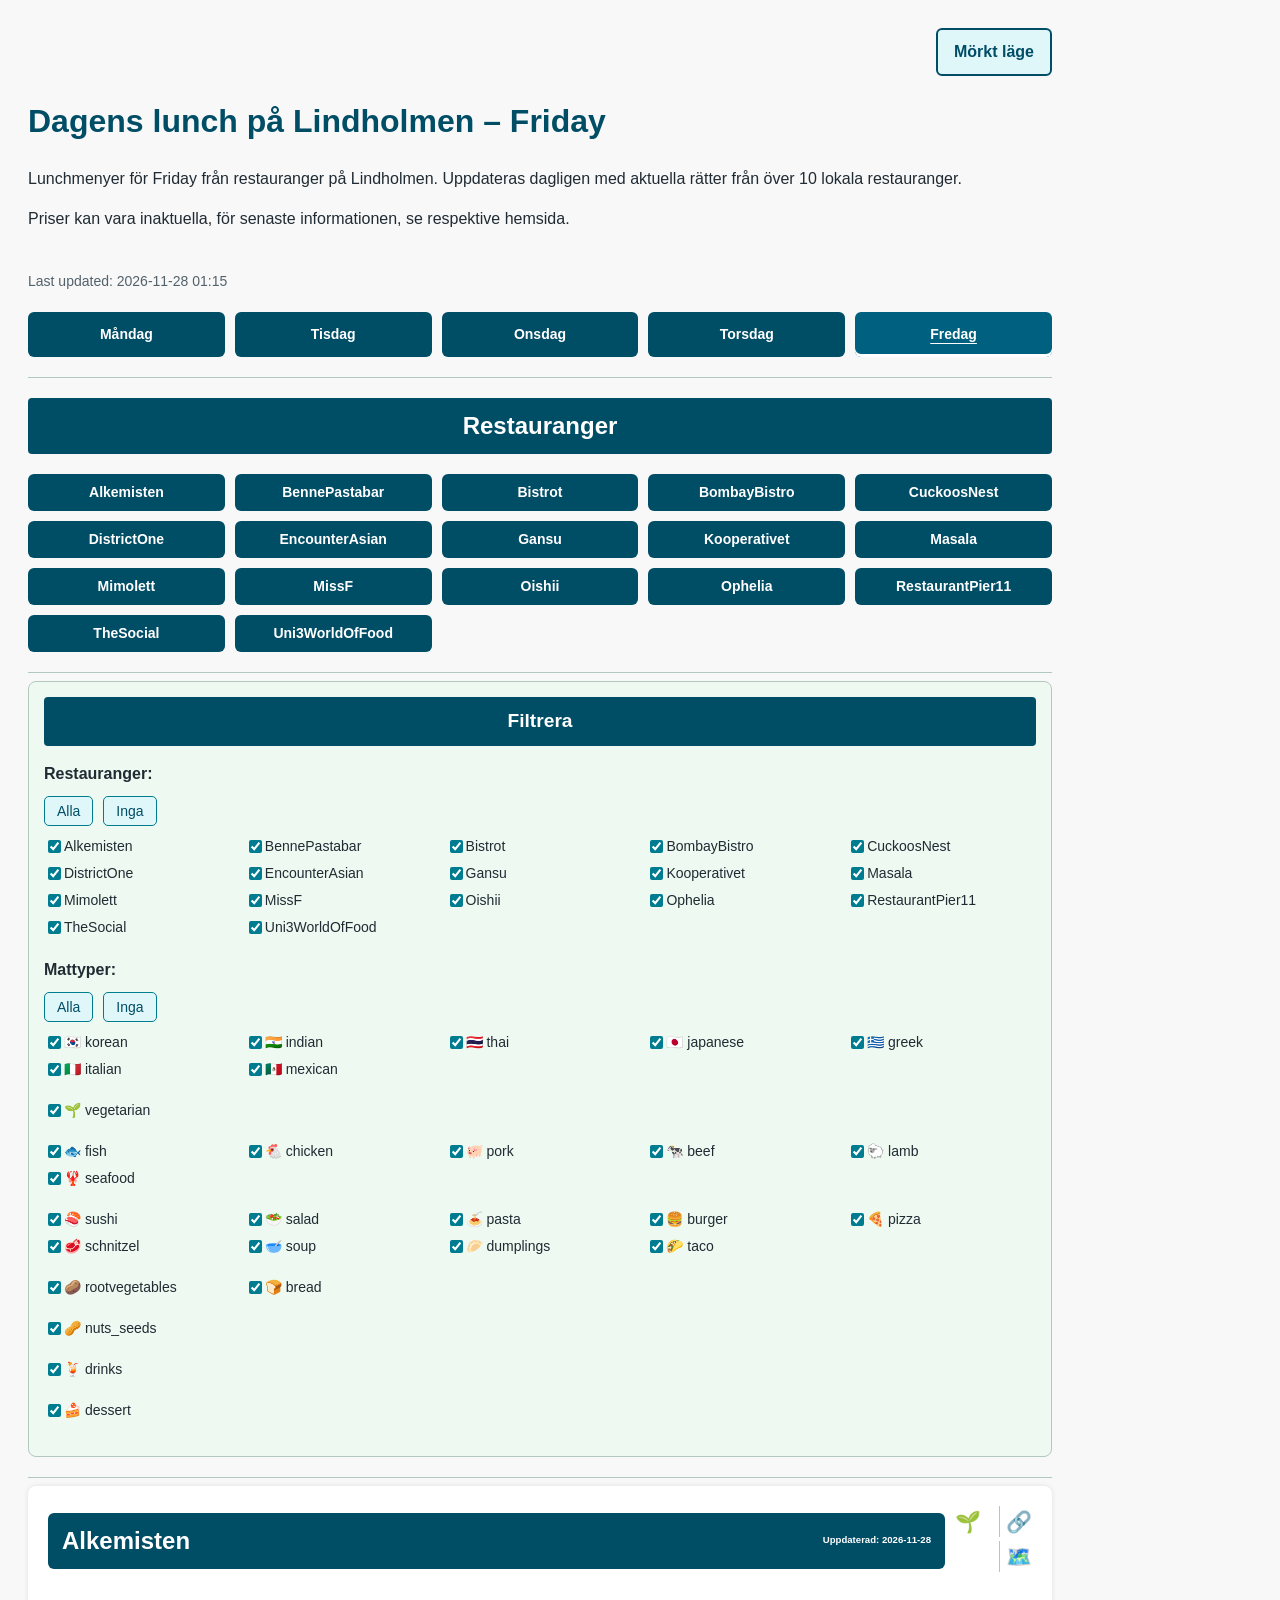
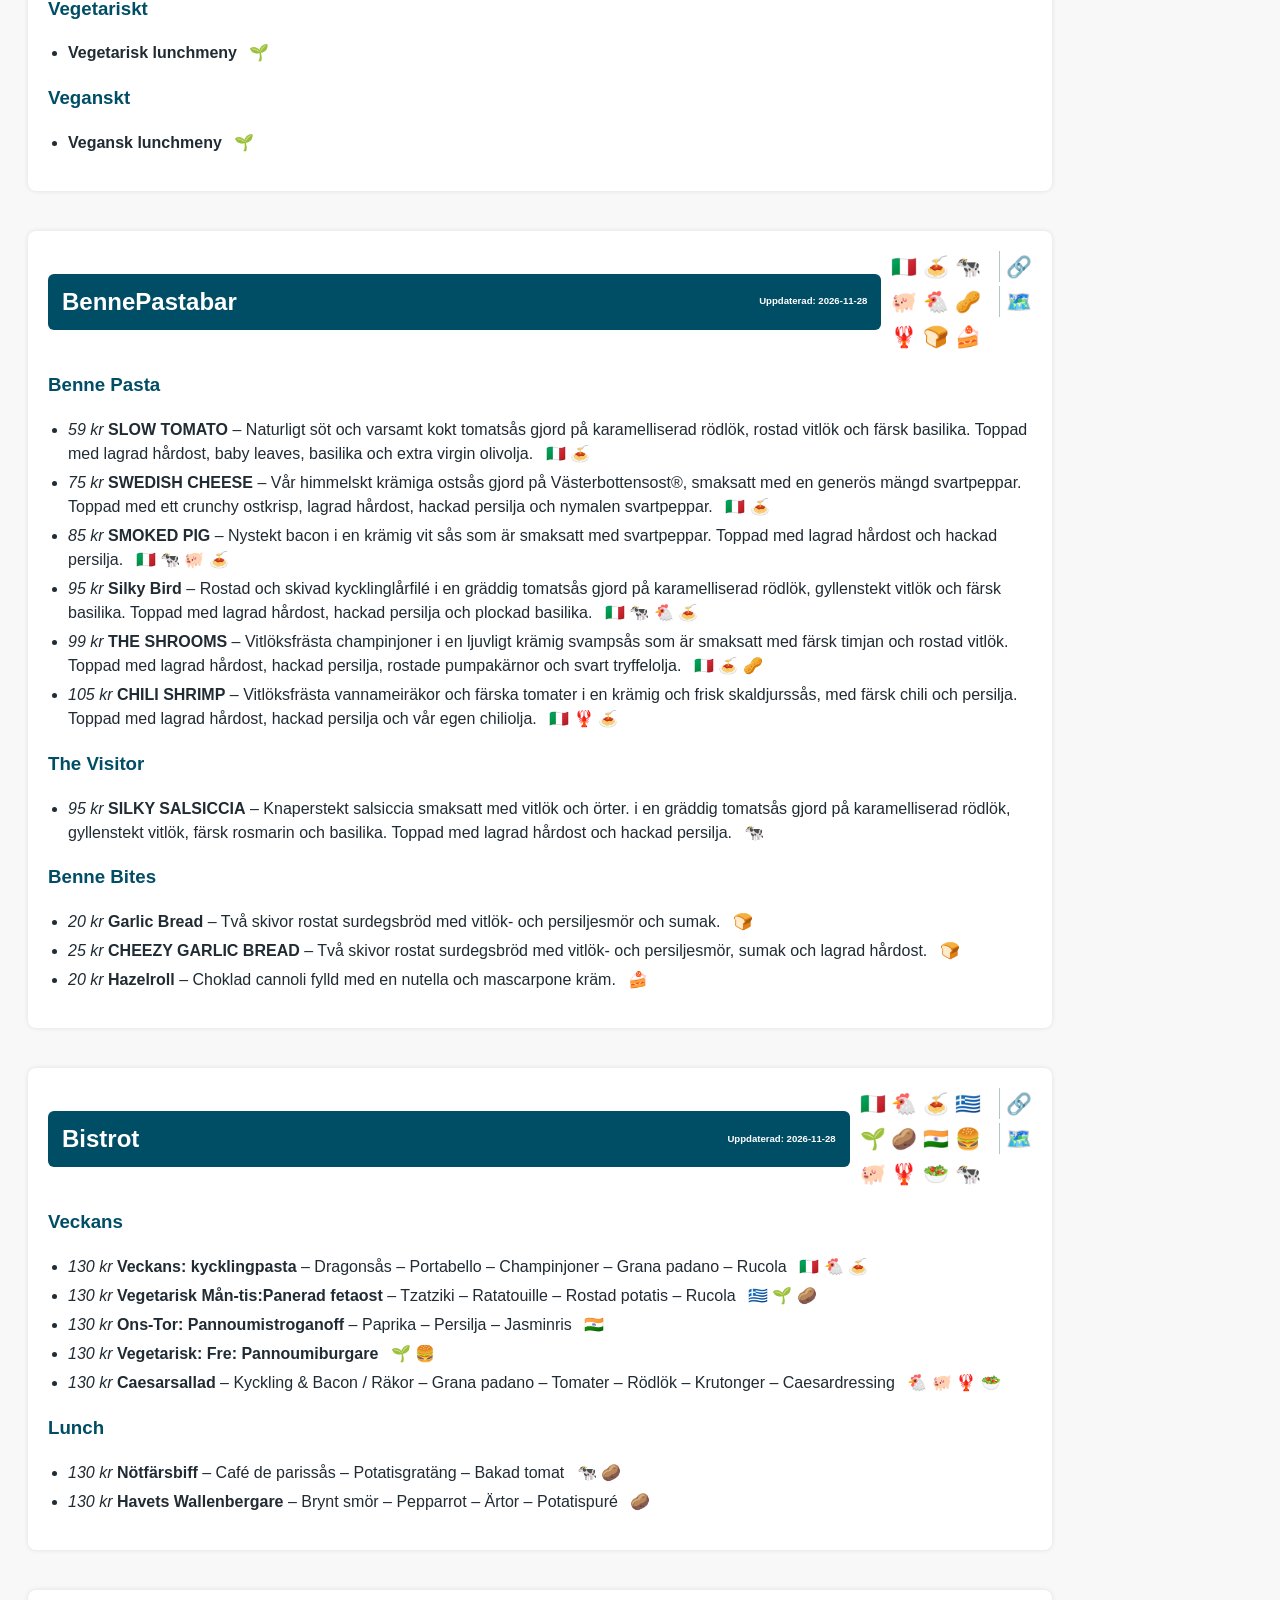
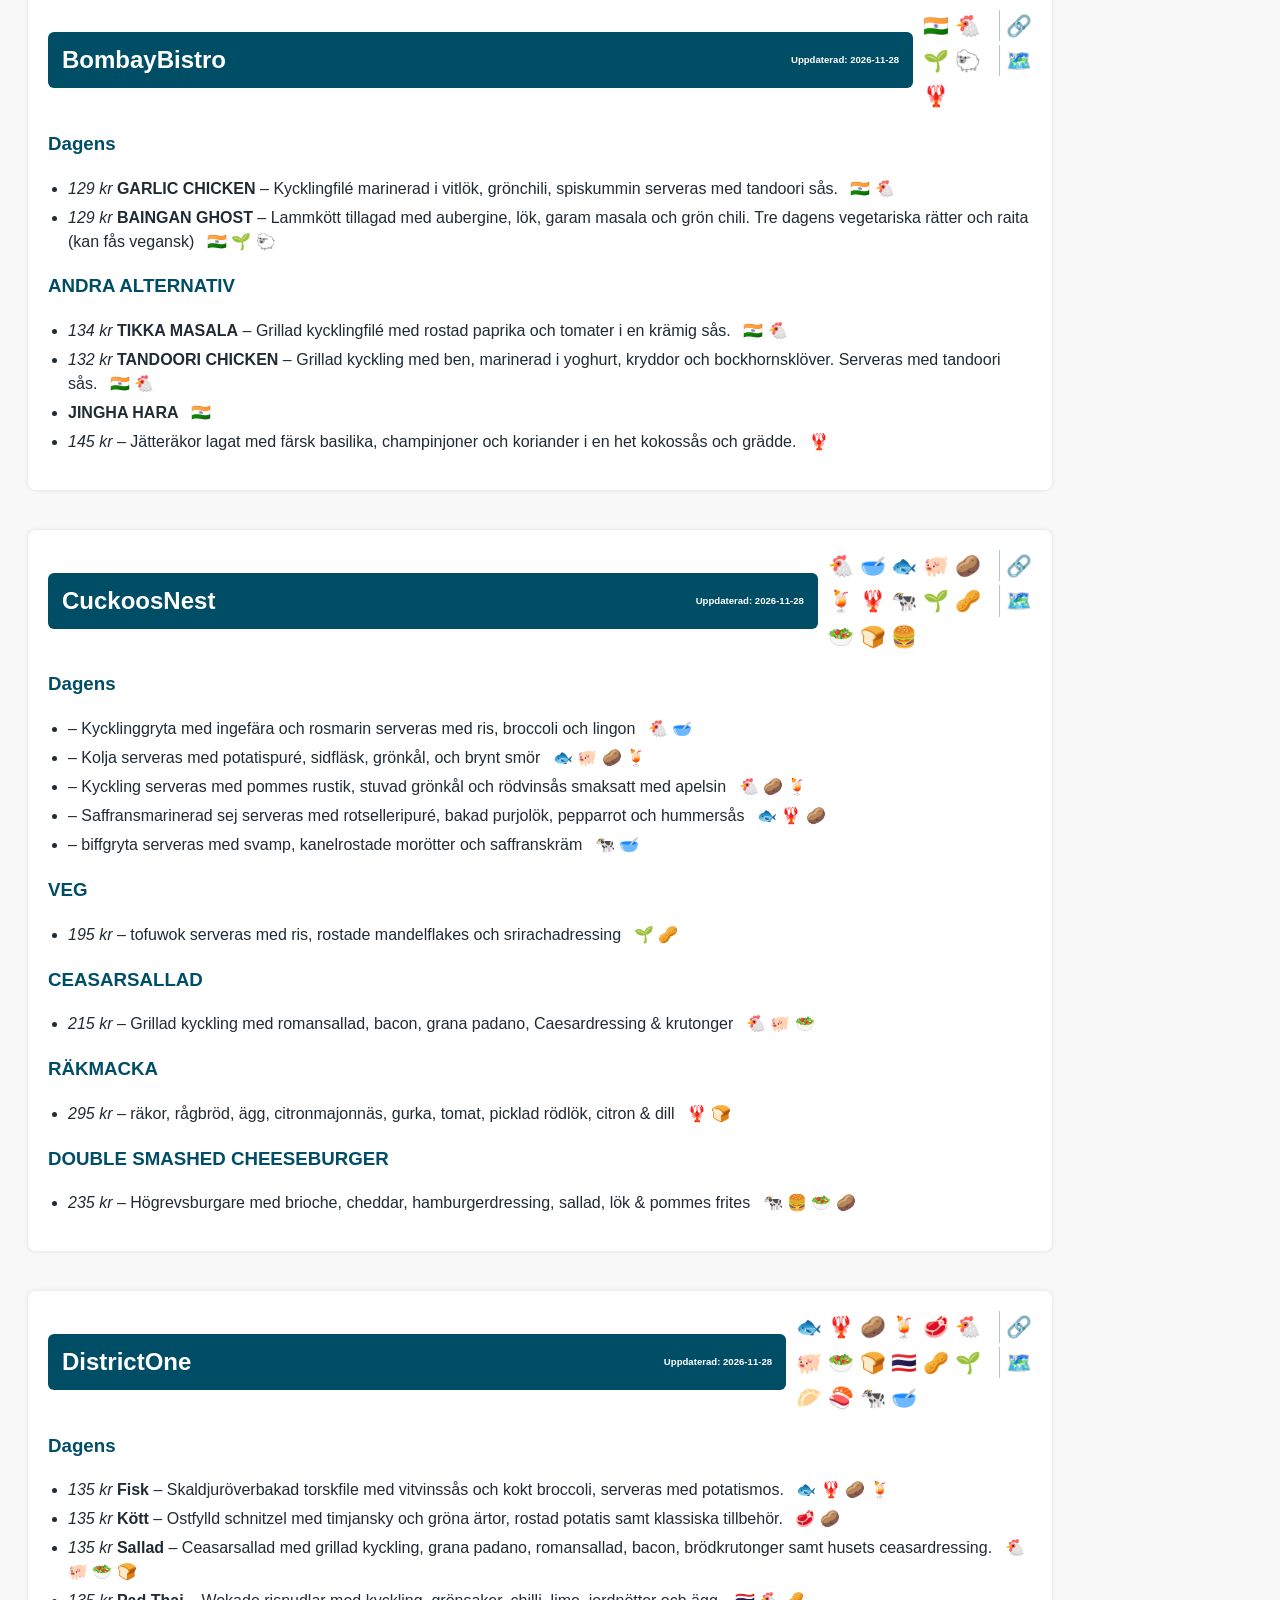
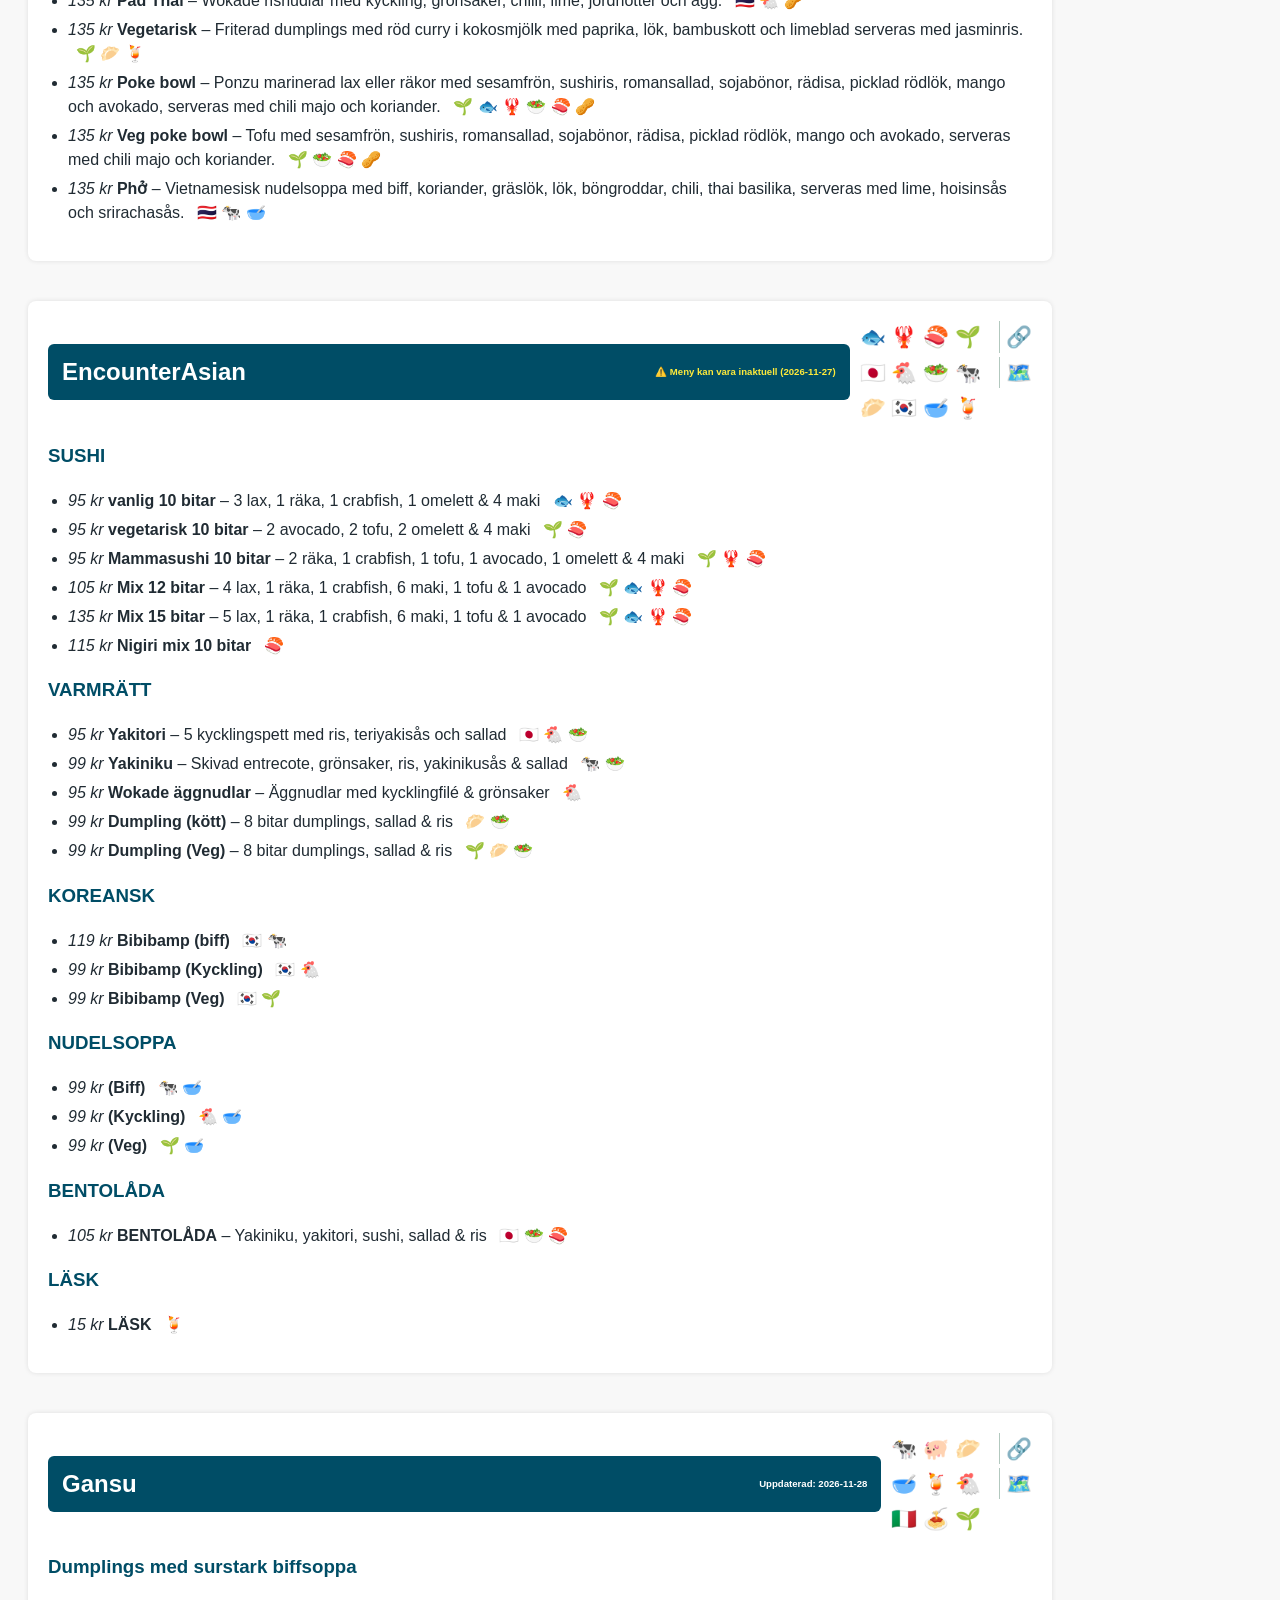
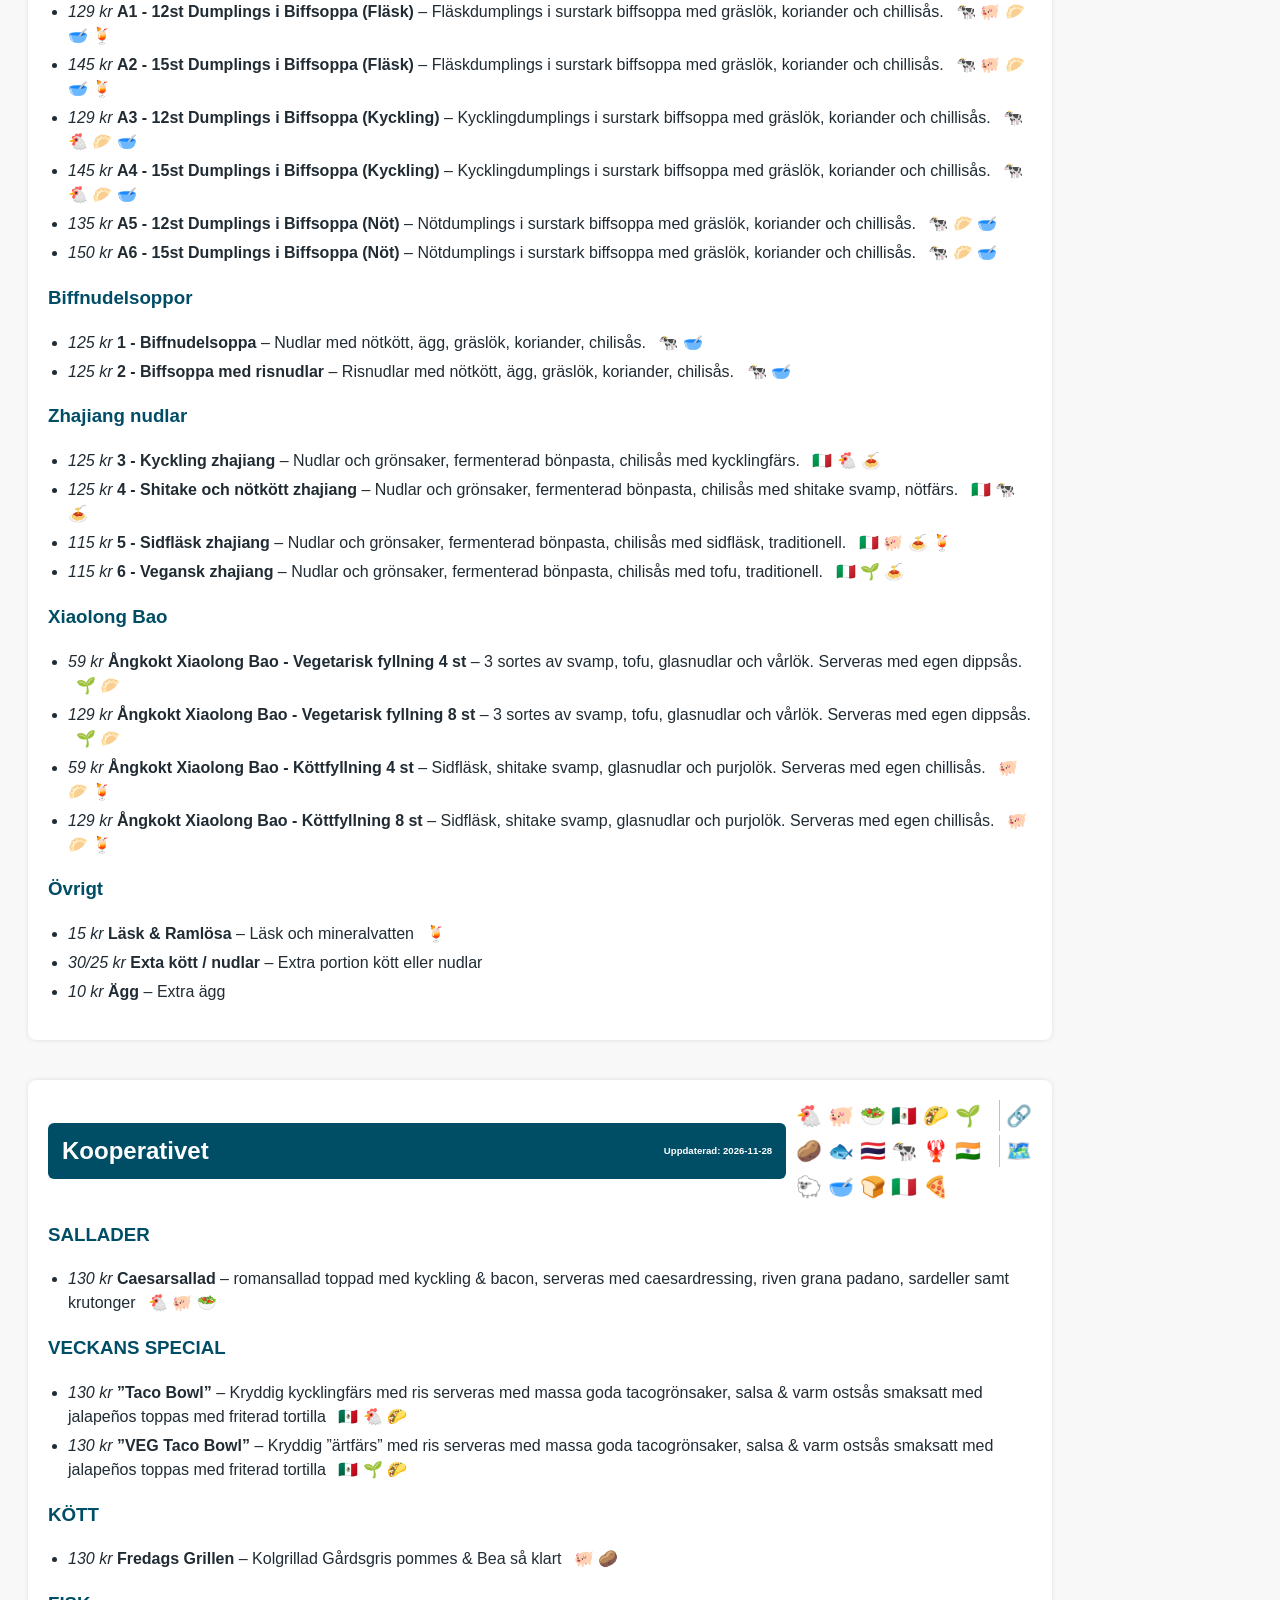
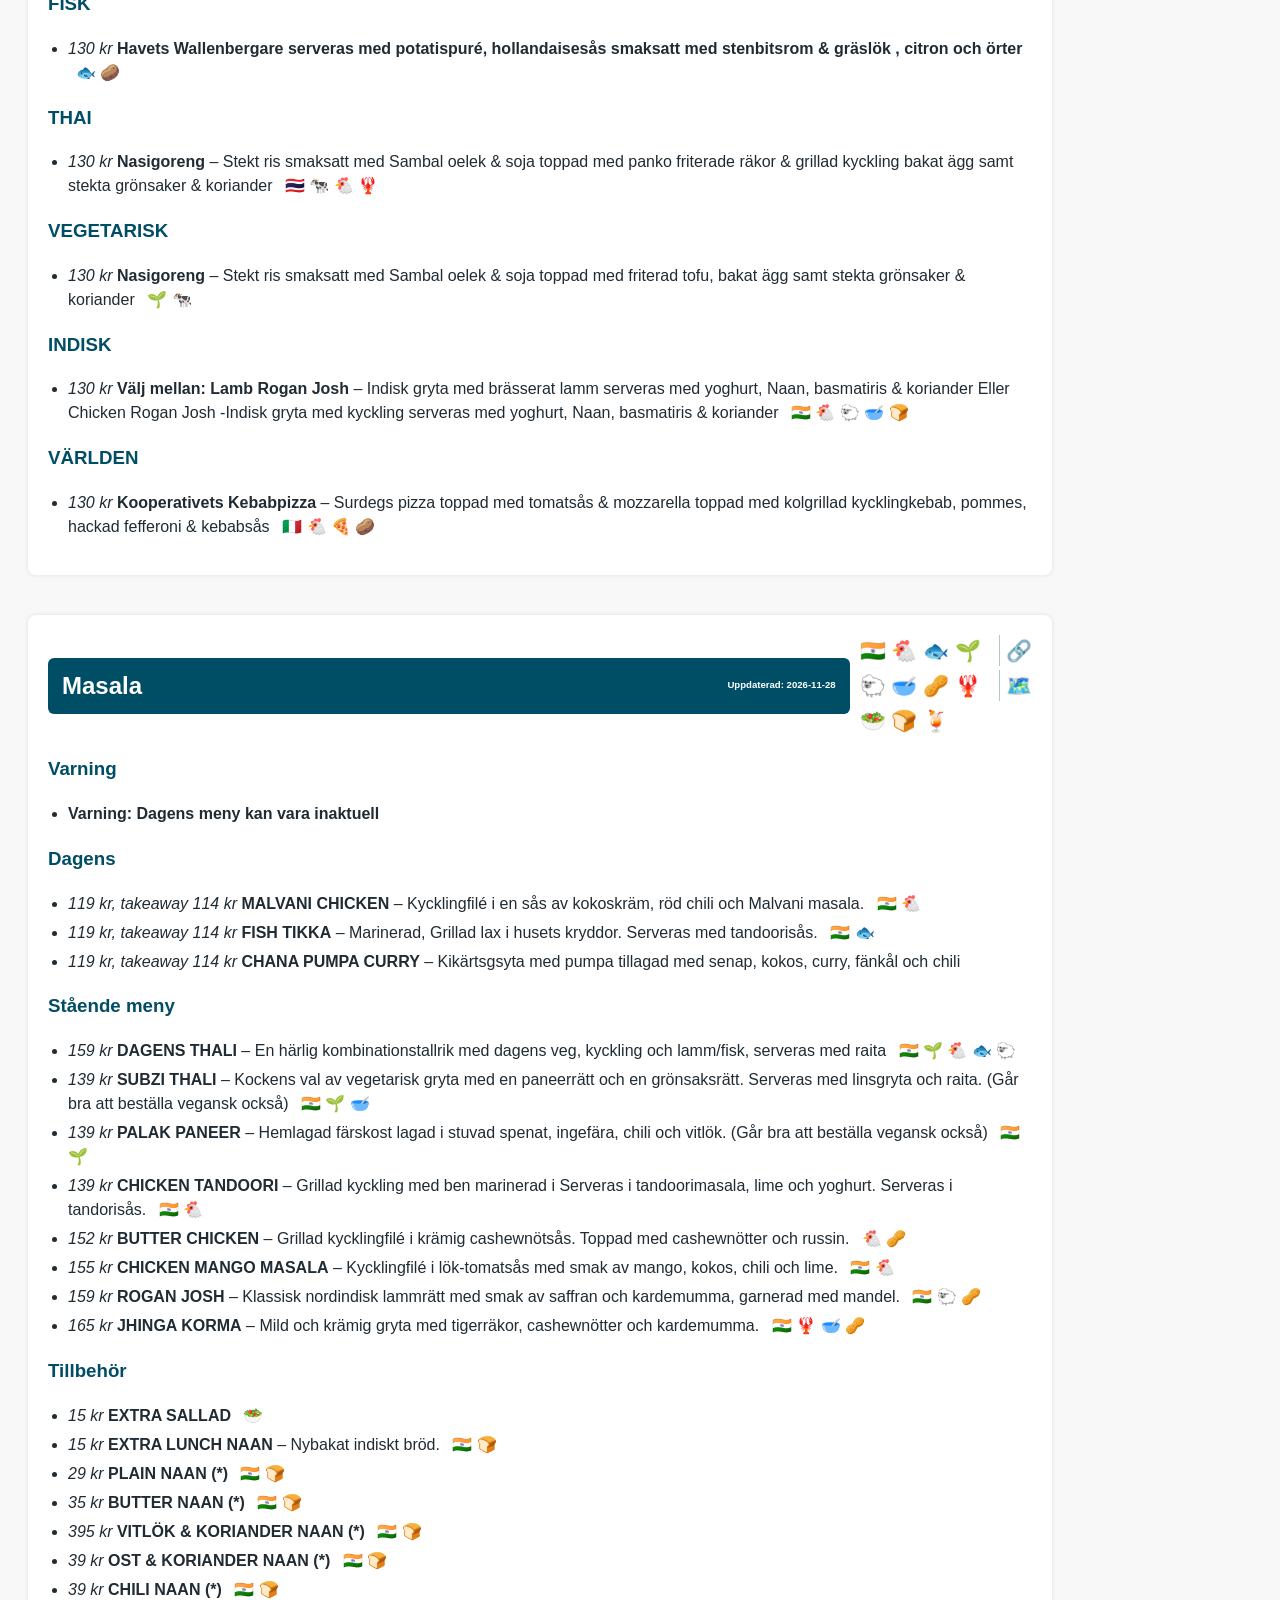
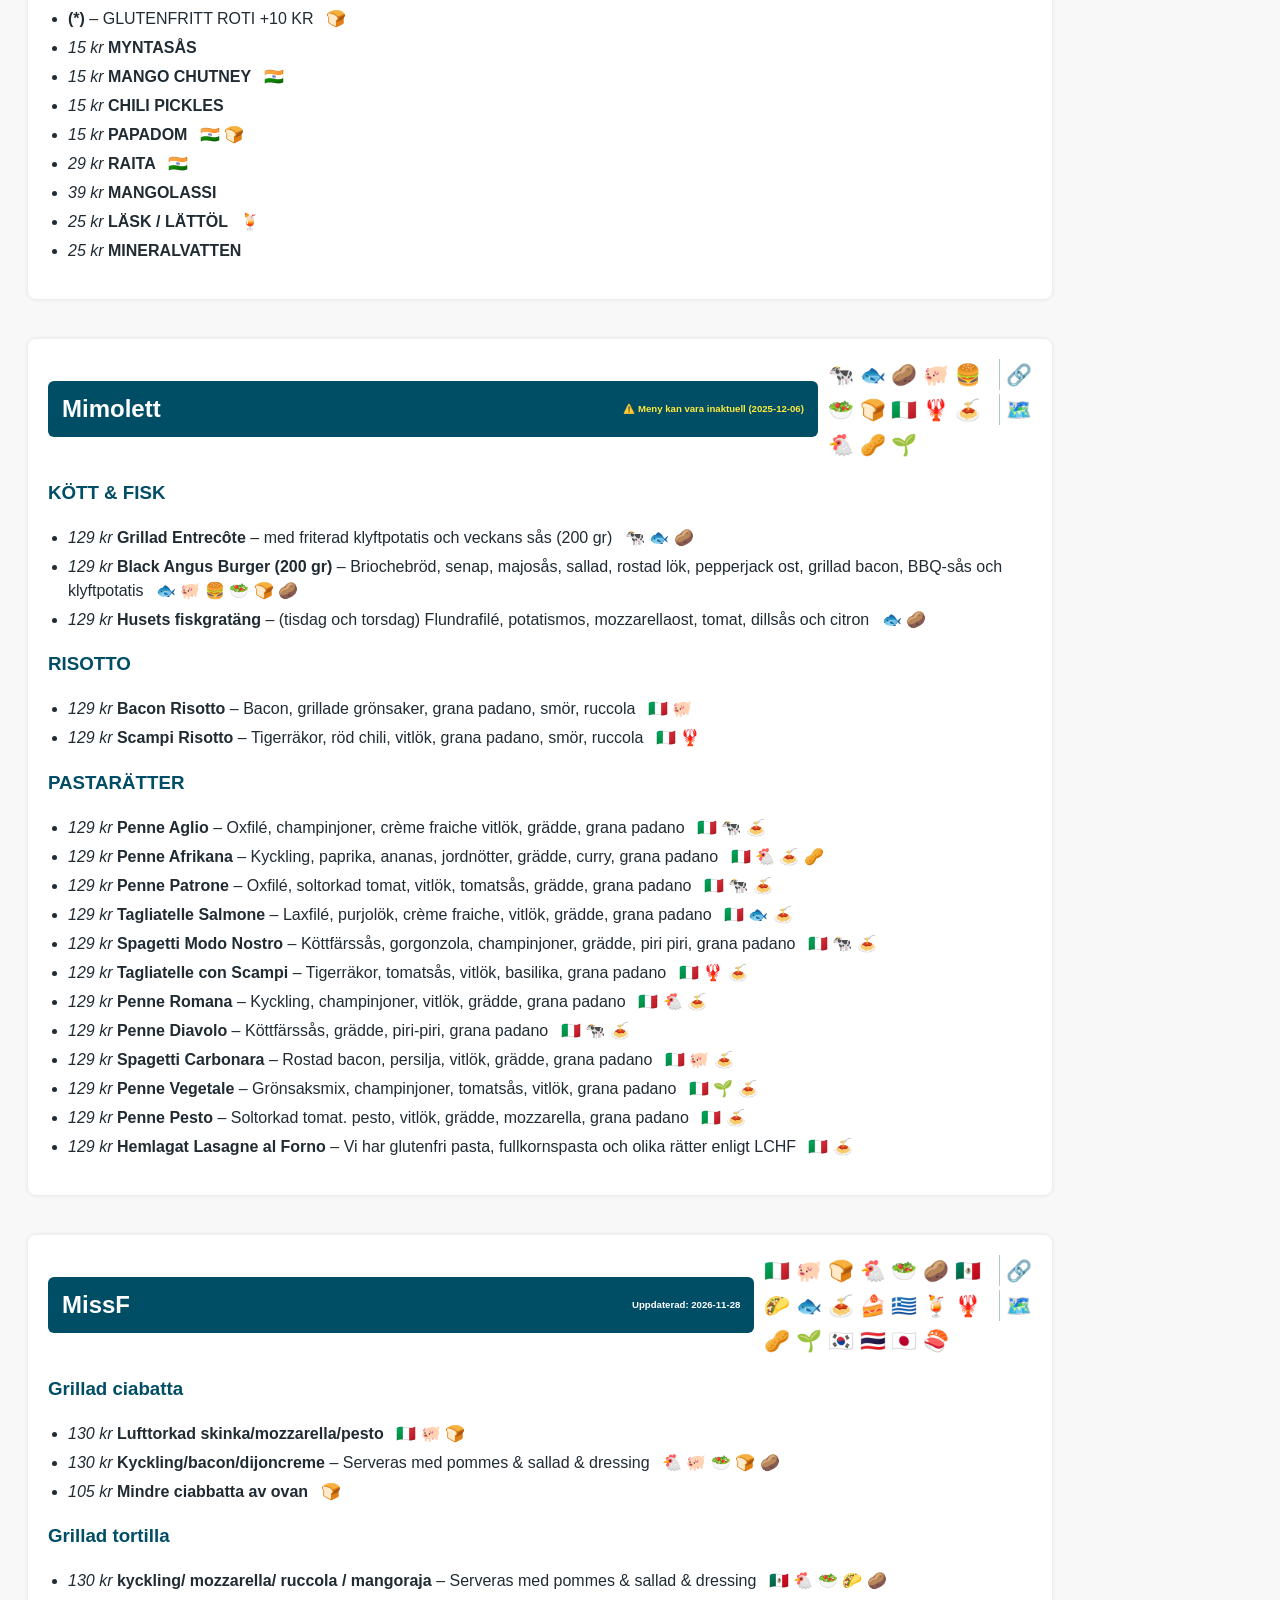
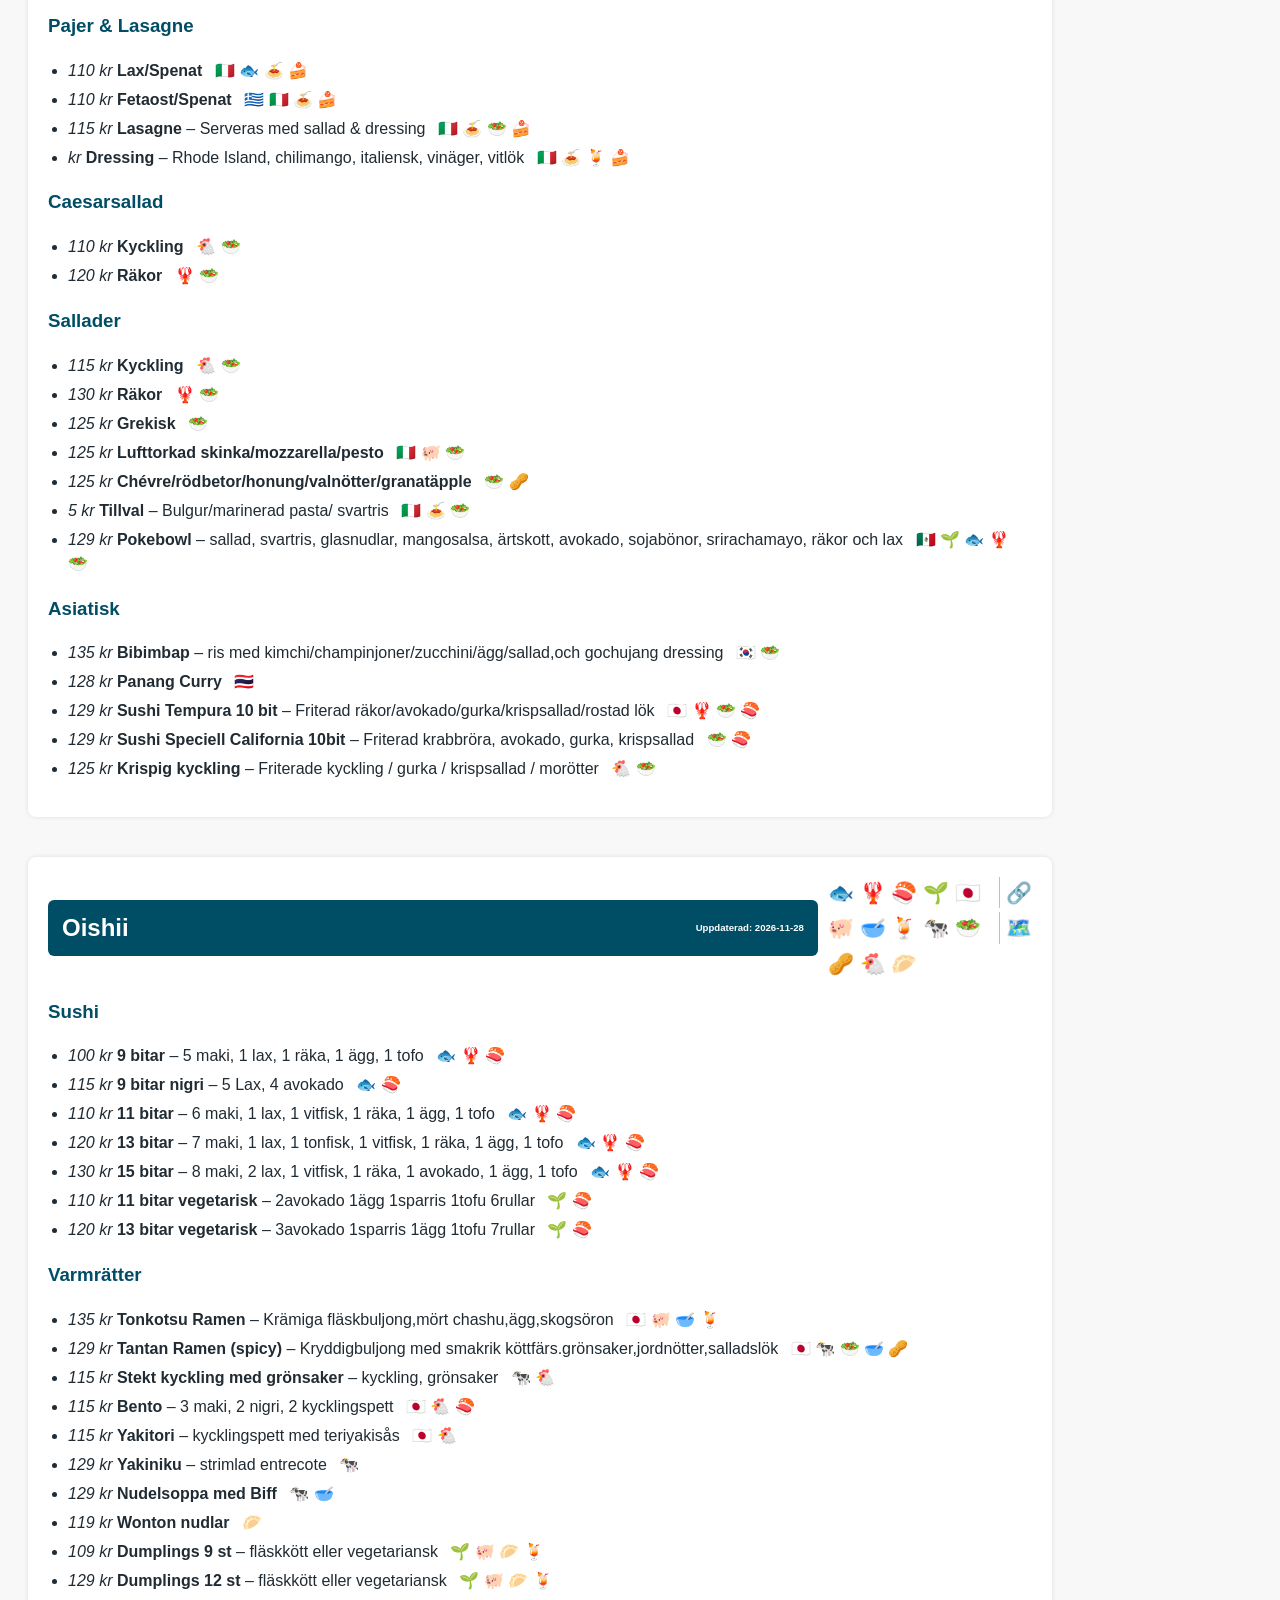
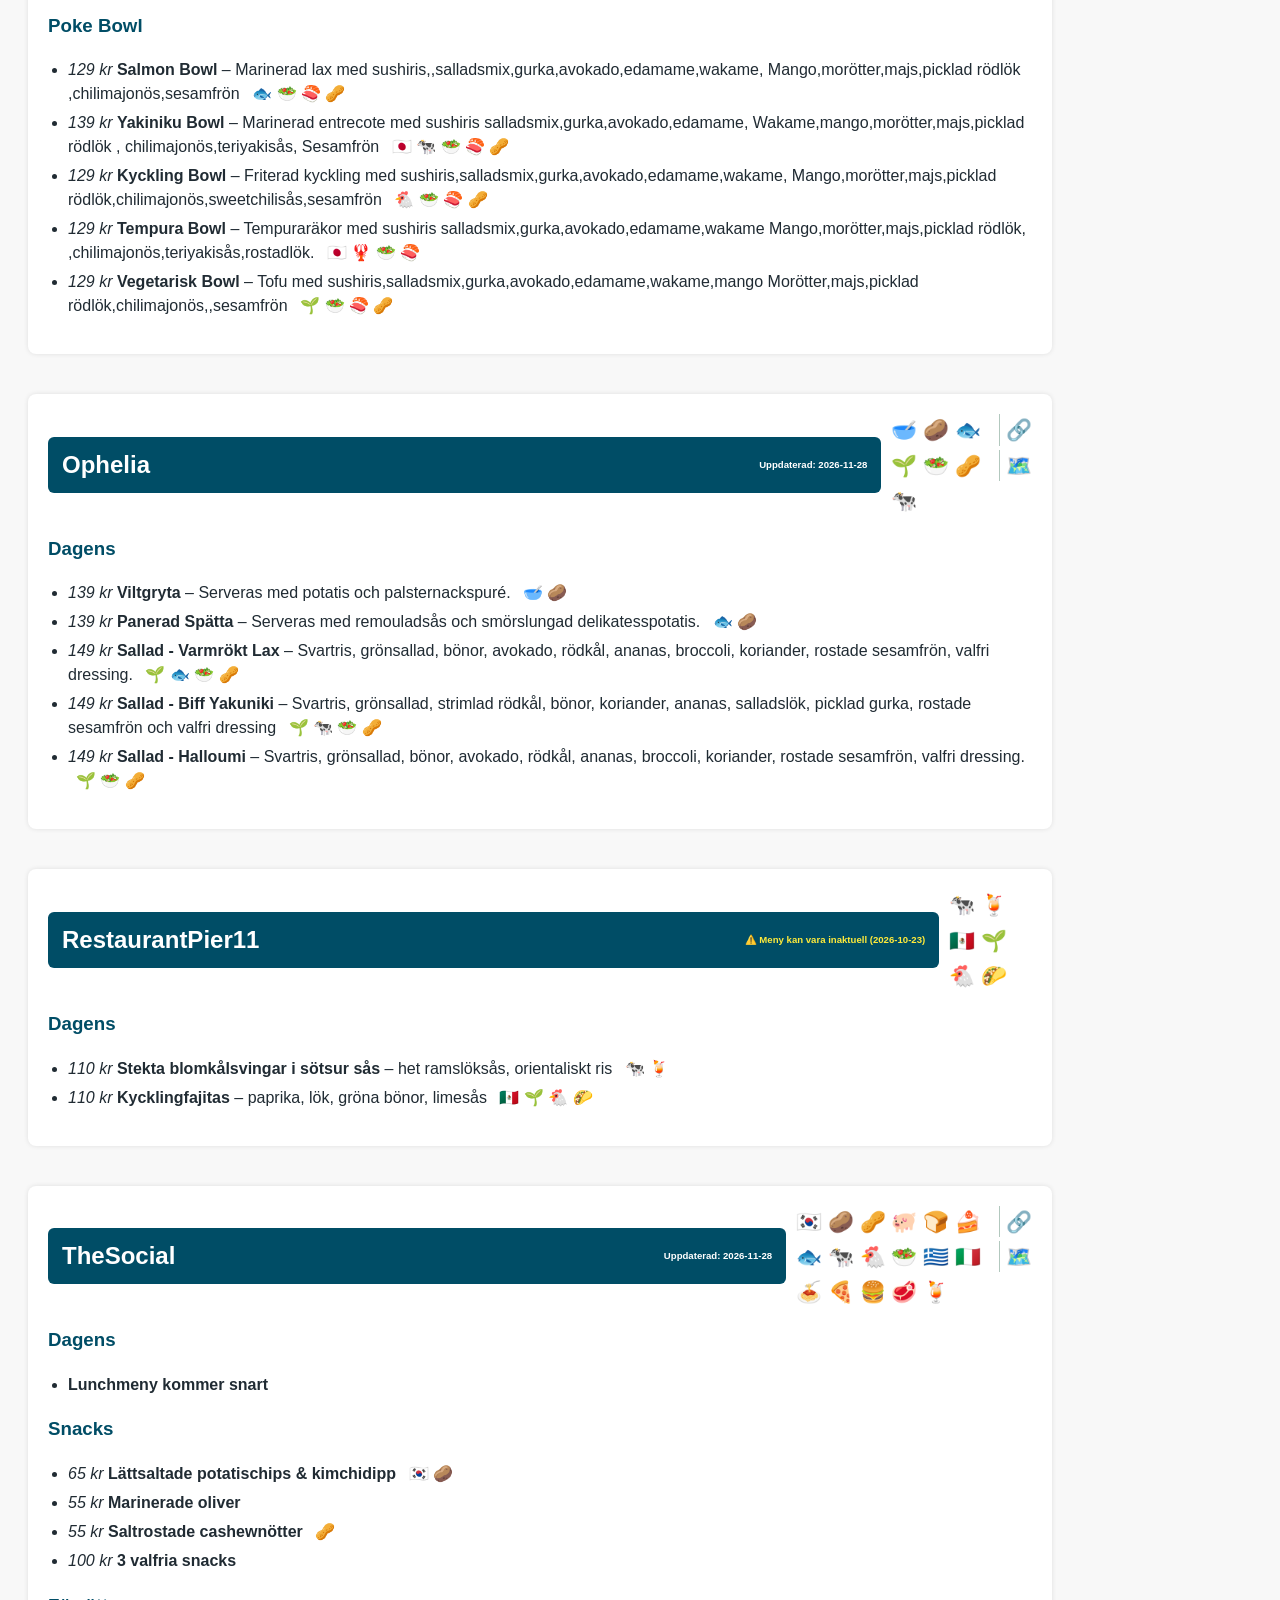
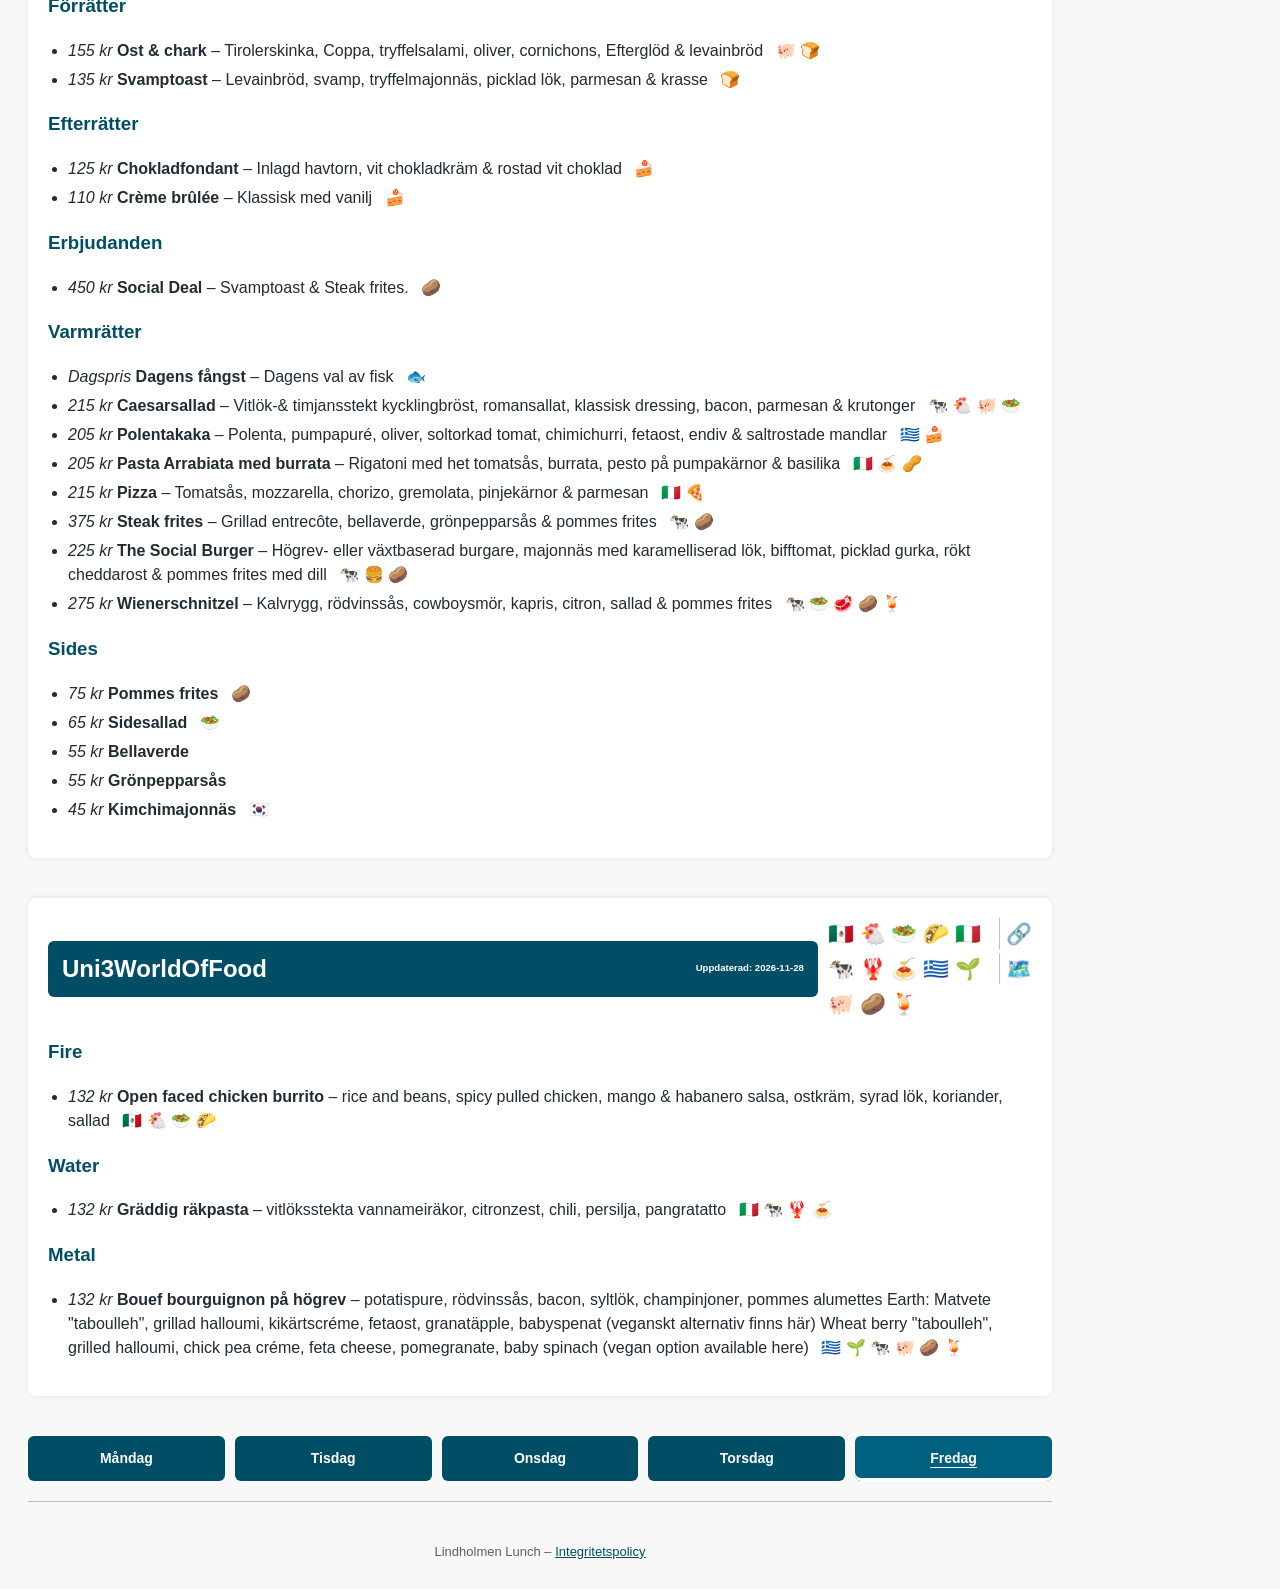
==== commit a9960a87: "Dark mode" ====
--- a/docs/lunch_friday.html
+++ b/docs/lunch_friday.html
@@ -1,12 +1,18 @@
 
+<!DOCTYPE html>
+<html lang="sv">
+<head>
+    <meta charset="UTF-8">
+    <script src="theme.js"></script>
+    <link rel="stylesheet" href="theme.css">
 <style>
     h1 {
-        color: #004d66;
+        color: var(--accent);
     }
 
     h2 {
-        background: #004d66;
-        color: white;
+        background: var(--button-bg);
+        color: var(--button-text);
         padding: 10px;
         border-radius: 4px;
         cursor: pointer;
@@ -16,11 +22,11 @@
     }
 
     h2:hover {
-        background: #006080;
+        background: var(--button-hover);
     }
 
     h3 {
-        color: #004d66;
+        color: var(--accent);
         margin-top: 1em;
     }
 
@@ -35,7 +41,7 @@
 
     body {
         font-family: Arial, sans-serif;
-        background: #f8f8f8;
+        background: var(--page-bg);
         padding: 20px;
         max-width: 80%
     }
@@ -43,9 +49,9 @@
     .restaurant {
         margin-bottom: 40px;
         padding: 20px;
-        background: white;
+        background: var(--surface);
         border-radius: 8px;
-        box-shadow: 0 0 5px rgba(0, 0, 0, 0.1);
+        box-shadow: var(--shadow);
     }
 
     .restaurant-header {
@@ -69,8 +75,8 @@
     .weekday-button {
         display: block;
         text-align: center;
-        background: #004d66;
-        color: white;
+        background: var(--button-bg);
+        color: var(--button-text);
         padding: 8px 12px;
         border-radius: 6px;
         font-size: 14px;
@@ -80,7 +86,7 @@
     }
 
     .weekday-button:hover {
-        background: #006080;
+        background: var(--button-hover);
     }
 
     .weekday-navigation {
@@ -96,14 +102,14 @@
     }
 
     .weekday-navigation [aria-current="page"] {
-        background: #006080;
-        box-shadow: inset 0 -3px 0 white;
+        background: var(--button-hover);
+        box-shadow: inset 0 -3px 0 var(--button-text);
         text-decoration: underline;
         text-underline-offset: 4px;
     }
 
     .weekday-navigation a:focus-visible {
-        outline: 3px solid #006080;
+        outline: 3px solid var(--focus);
         outline-offset: 3px;
     }
 
@@ -149,13 +155,13 @@
     }
 
     .menu-links a {
-        color: #004d66;
+        color: var(--accent);
         text-decoration: none;
     }
 
     .menu-links a:hover {
         text-decoration: underline;
-        color: #004d66;
+        color: var(--accent);
     }
 
     .icon-links {
@@ -169,18 +175,18 @@
         font-size: 1.3em;
         text-align: right;
         padding-left: 6px;
-        border-left: 1px solid rgba(0, 0, 0, 0.1);
+        border-left: 1px solid var(--border);
         margin-left: 6px;
     }
 
     .icon-link a {
-        color: #004d66;
+        color: var(--accent);
         text-decoration: none;
     }
 
     .icon-link a:hover {
         text-decoration: underline;
-        color: #004d66;
+        color: var(--accent);
     }
 
     .emoji-tags {
@@ -203,8 +209,8 @@
         grid-area: name;
         font-size: 1.5em;
         font-weight: bold;
-        background: #004d66;
-        color: white;
+        background: var(--button-bg);
+        color: var(--button-text);
         padding: 10px 14px;
         border-radius: 6px;
         cursor: pointer;
@@ -222,16 +228,16 @@
 
     .restaurant-stale {
         font-size: 0.4em;
-        opacity: 0.85;
+        opacity: 1;
         white-space: nowrap;
     }
 
     .restaurant-stale.stale {
-        color: #ffeb3b; /* soft yellow warning on teal background */
+        color: var(--warning); /* soft yellow warning on teal background */
     }
 
     .restaurant-name:hover {
-        background: #006080;
+        background: var(--button-hover);
     }
 
     .emoji-row:nth-child(2) {
@@ -259,9 +265,9 @@
     }
 
     .filters {
-        background: #eef9f1;
+        background: var(--filter-bg);
         padding: 15px;
-        border: 1px solid #cce5d3;
+        border: 1px solid var(--border);
         border-radius: 8px;
         margin-bottom: 20px;
     }
@@ -301,9 +307,9 @@
     }
 
     .filter-buttons button {
-        background-color: #e0f7fa;
-        border: 1px solid #007c91;
-        color: #004d66;
+        background-color: var(--control-bg);
+        border: 1px solid var(--focus);
+        color: var(--control-text);
         padding: 6px 12px;
         font-size: 14px;
         border-radius: 5px;
@@ -312,7 +318,7 @@
     }
 
     .filter-buttons button:hover {
-        background-color: #b2ebf2;
+        background-color: var(--control-hover);
     }
 
     .filter-columns {
@@ -330,10 +336,6 @@
     }
 </style>
 
-<!DOCTYPE html>
-<html lang="sv">
-
-<head>
     <!-- Google Analytics -->
     <script async src="https://www.googletagmanager.com/gtag/js?id=G-LMDT71XZ0C"></script>
     <script>
@@ -344,7 +346,6 @@
     </script>
     <script async src="https://pagead2.googlesyndication.com/pagead/js/adsbygoogle.js?client=ca-pub-7499028717075061"
         crossorigin="anonymous"></script>
-    <meta charset="UTF-8">
     <title>Dagens lunch – Friday</title>
     <meta name="description" content="Dagens lunch från restauranger på Lindholmen – Friday" />
     <script>
@@ -371,13 +372,16 @@
 </head>
 
 <body>
+    <div class="theme-controls">
+        <button id="theme-toggle" class="theme-toggle" type="button" aria-pressed="false" hidden>Mörkt läge</button>
+    </div>
     <h1>Dagens lunch på Lindholmen – Friday</h1>
     <p>Lunchmenyer för Friday från restauranger på Lindholmen. Uppdateras dagligen med aktuella rätter
         från över 10 lokala restauranger.</p>
     <p>Priser kan vara inaktuella, för senaste informationen, se respektive hemsida.</p>
 
-    <div style="margin-top: 40px; font-size: 14px; color: #666;">
-        <p>Last updated: 2026-11-28 01:04</p>
+    <div class="last-updated" style="margin-top: 40px; font-size: 14px;">
+        <p>Last updated: 2026-11-28 01:15</p>
     </div>
     
 <nav class="weekday-navigation" aria-label="Veckans lunchmenyer">
@@ -8289,8 +8293,8 @@
 </nav>
 
     <hr>
-    <footer style="text-align:center; font-size:13px; color:#888; margin-top:40px;">
-        Lindholmen Lunch – <a href="privacy.html" style="color:#004d66;">Integritetspolicy</a>
+    <footer style="text-align:center; font-size:13px; margin-top:40px;">
+        Lindholmen Lunch – <a href="privacy.html">Integritetspolicy</a>
     </footer>
     <script>
         const updateFilters = () => {
--- a/docs/theme.css
+++ b/docs/theme.css
@@ -0,0 +1,77 @@
+:root {
+    color-scheme: light;
+    --page-bg: #f8f8f8;
+    --surface: #ffffff;
+    --text: #202b33;
+    --muted: #53616b;
+    --accent: #004d66;
+    --button-bg: #004d66;
+    --button-hover: #006080;
+    --button-text: #ffffff;
+    --filter-bg: #eef9f1;
+    --border: #b2c8be;
+    --control-bg: #e0f7fa;
+    --control-hover: #b2ebf2;
+    --control-text: #004d66;
+    --focus: #007c91;
+    --warning: #ffeb3b;
+    --shadow: 0 0 5px rgba(0, 0, 0, 0.1);
+}
+
+:root[data-theme="dark"] {
+    color-scheme: dark;
+    --page-bg: #101820;
+    --surface: #1b2833;
+    --text: #eef4f6;
+    --muted: #afc0c9;
+    --accent: #9bdbea;
+    --button-bg: #075168;
+    --button-hover: #09627c;
+    --button-text: #ffffff;
+    --filter-bg: #202f32;
+    --border: #566d78;
+    --control-bg: #263e4b;
+    --control-hover: #345365;
+    --control-text: #d7f4fc;
+    --focus: #9bdbea;
+    --warning: #ffeb3b;
+    --shadow: 0 2px 8px rgba(0, 0, 0, 0.25);
+}
+
+html, body {
+    background: var(--page-bg);
+    color: var(--text);
+}
+
+body { line-height: 1.5; }
+a { color: var(--accent); }
+h1, h3 { color: var(--accent); }
+hr { border: 0; border-top: 1px solid var(--border); }
+input[type="checkbox"] { accent-color: var(--focus); }
+
+a:focus-visible, button:focus-visible, input:focus-visible {
+    outline: 3px solid var(--focus);
+    outline-offset: 3px;
+}
+
+.theme-controls {
+    display: flex;
+    justify-content: flex-end;
+    margin-bottom: 16px;
+}
+
+.theme-toggle {
+    background: var(--control-bg);
+    color: var(--control-text);
+    border: 2px solid var(--accent);
+    border-radius: 6px;
+    padding: 10px 16px;
+    min-height: 44px;
+    font: inherit;
+    font-weight: bold;
+    cursor: pointer;
+}
+
+.theme-toggle:hover { background: var(--control-hover); }
+.theme-toggle[aria-pressed="true"] { box-shadow: inset 0 -3px 0 var(--accent); }
+.last-updated, footer { color: var(--muted); }
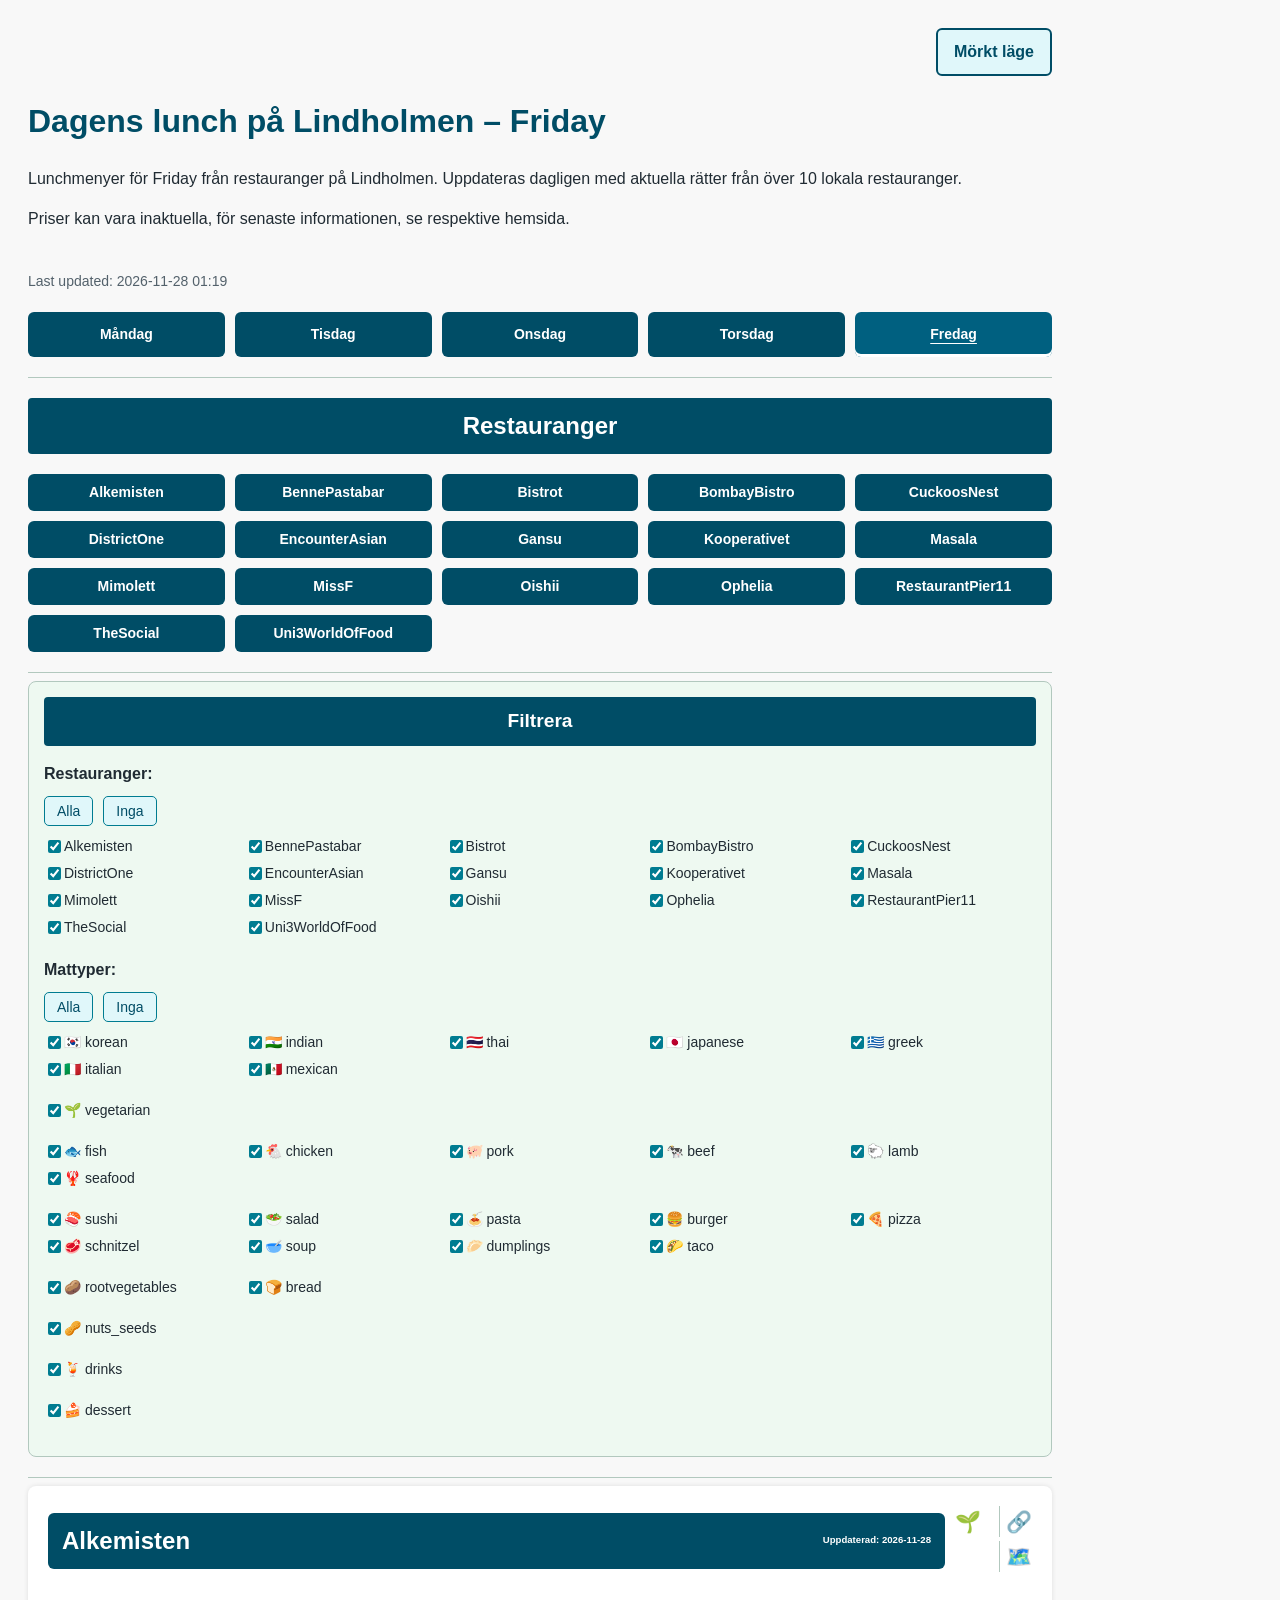
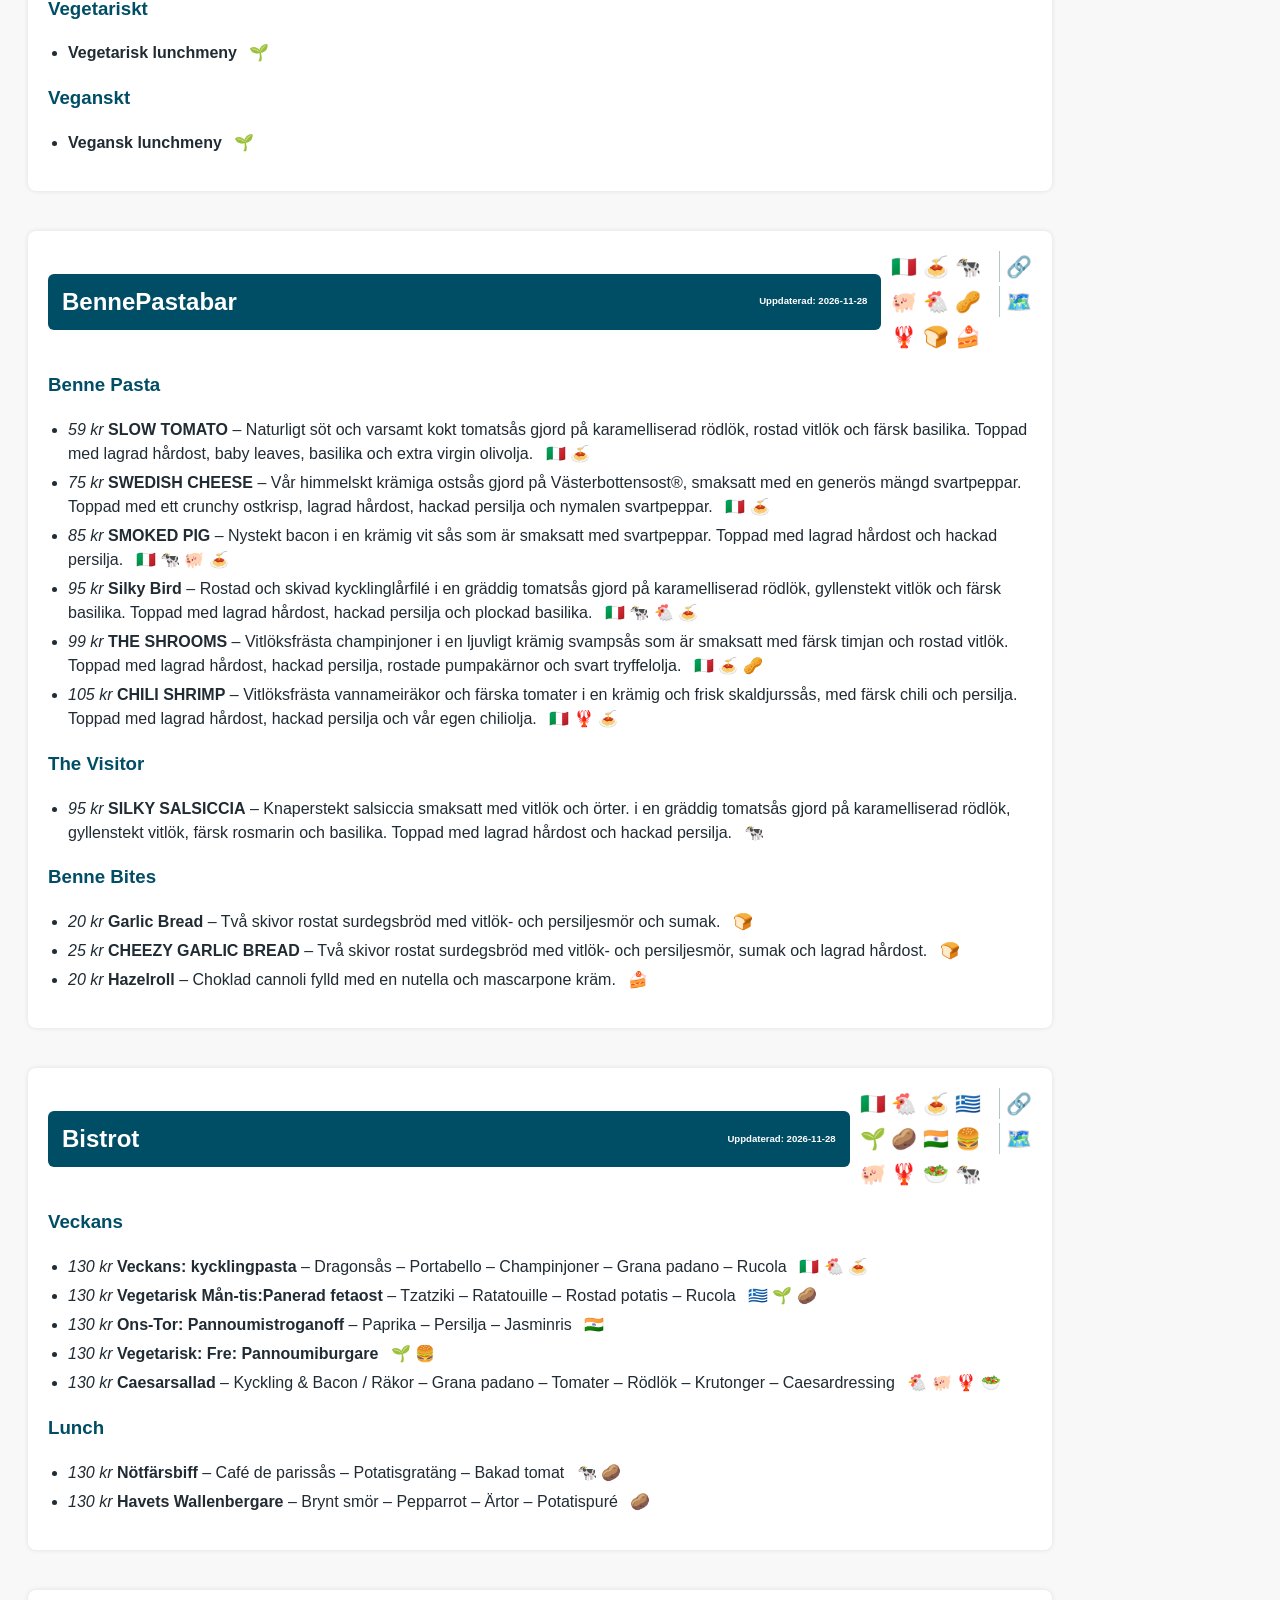
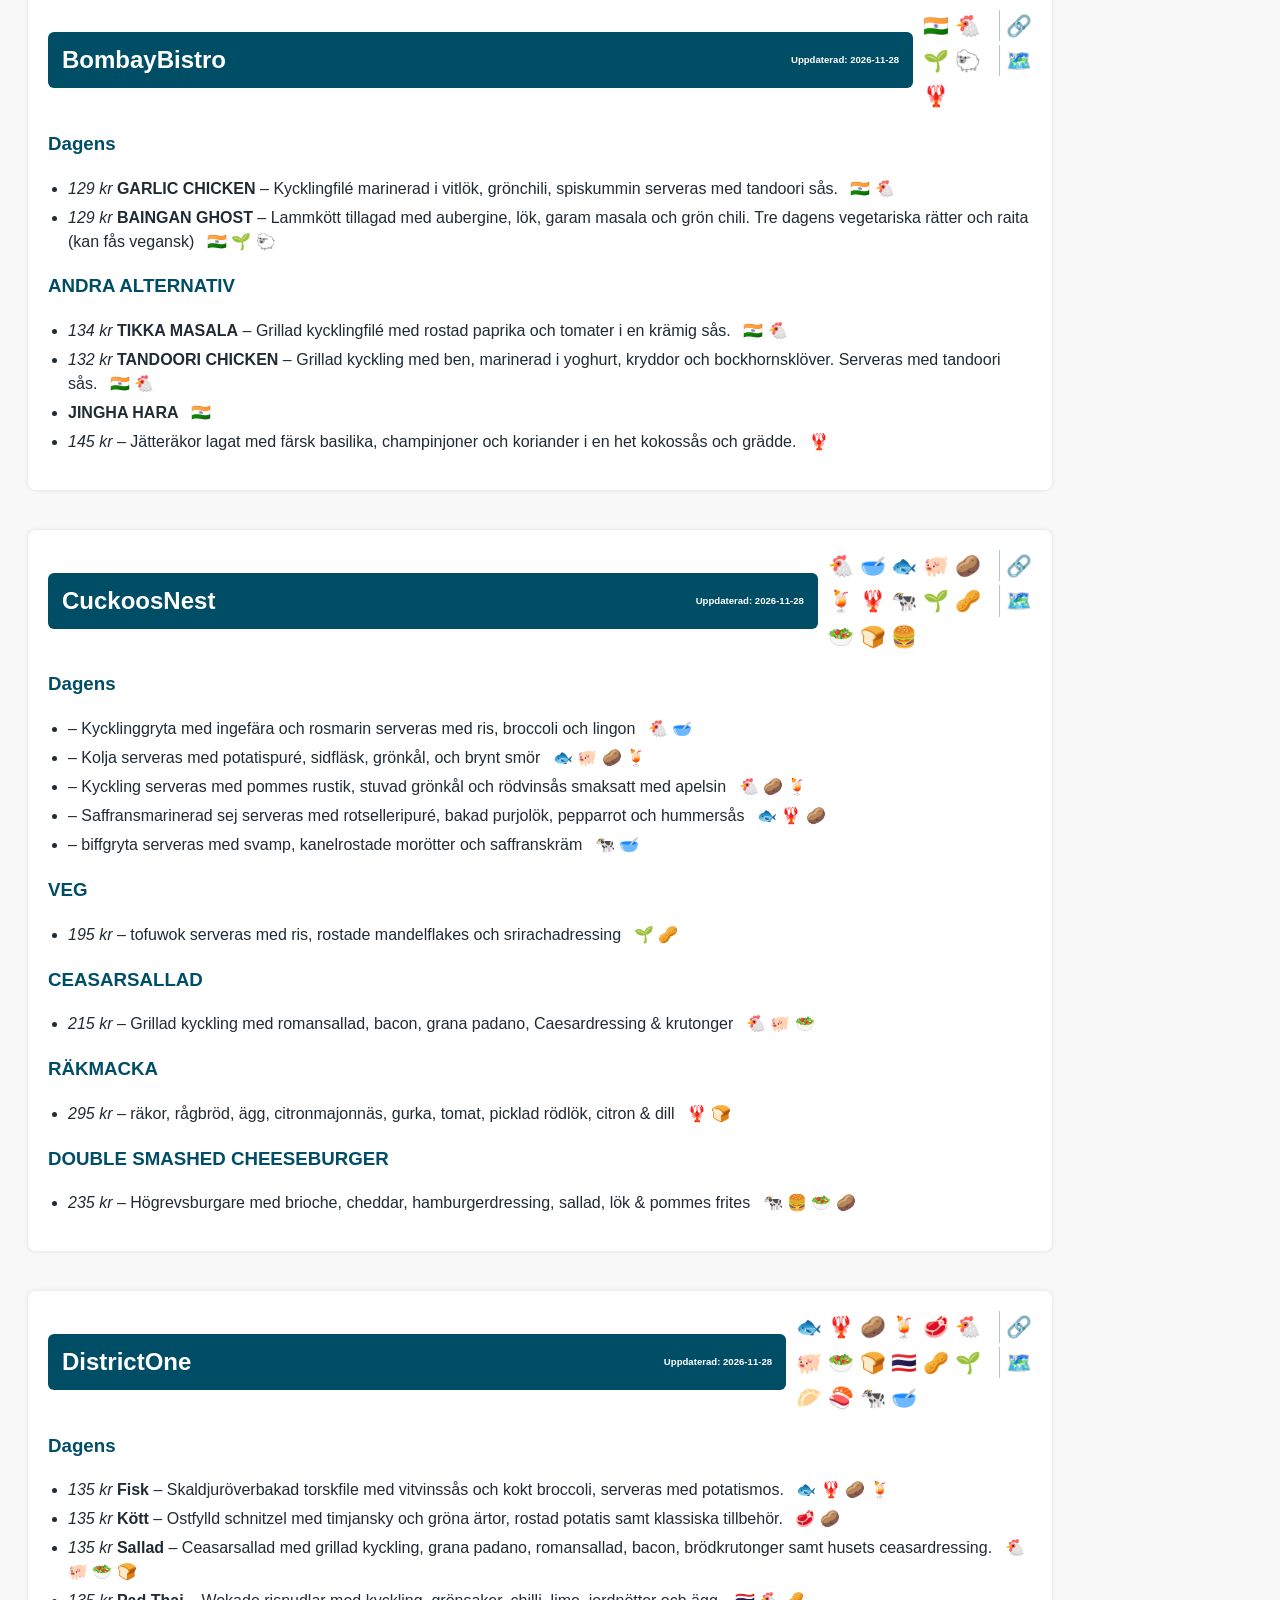
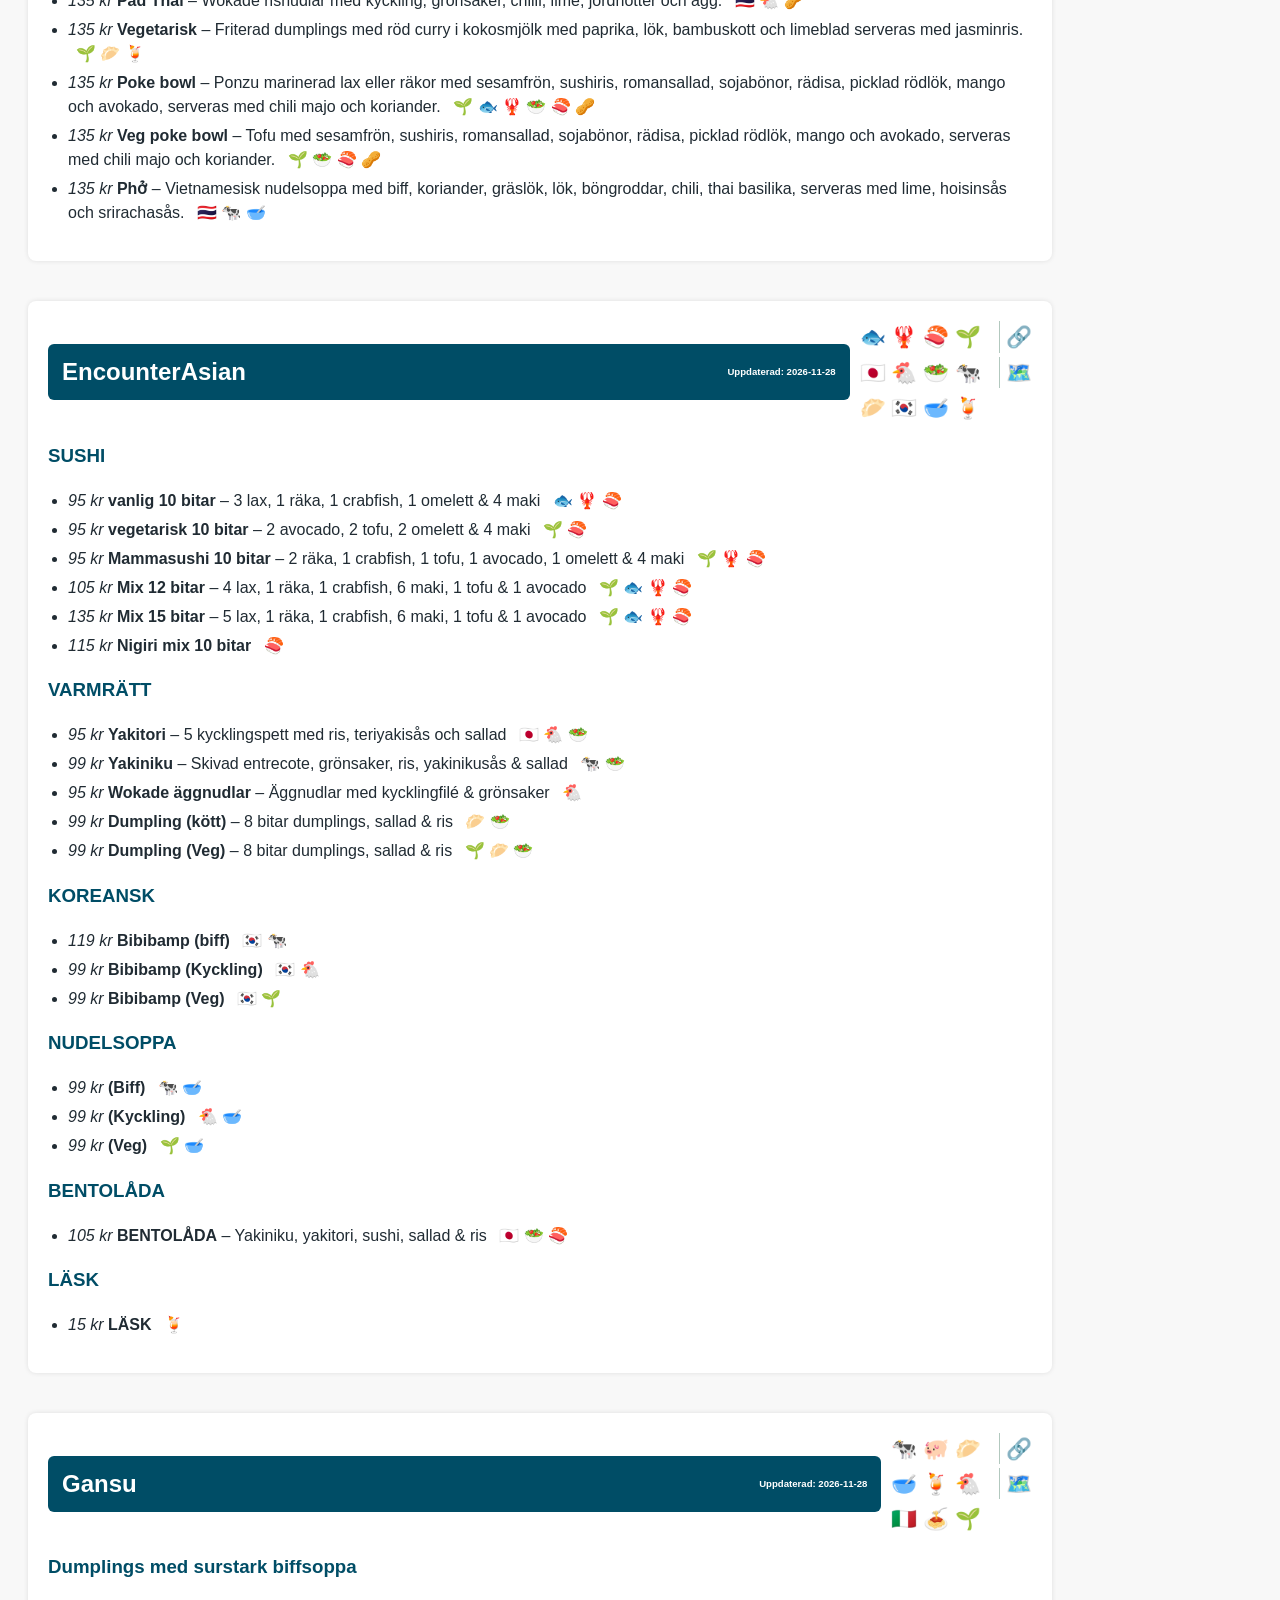
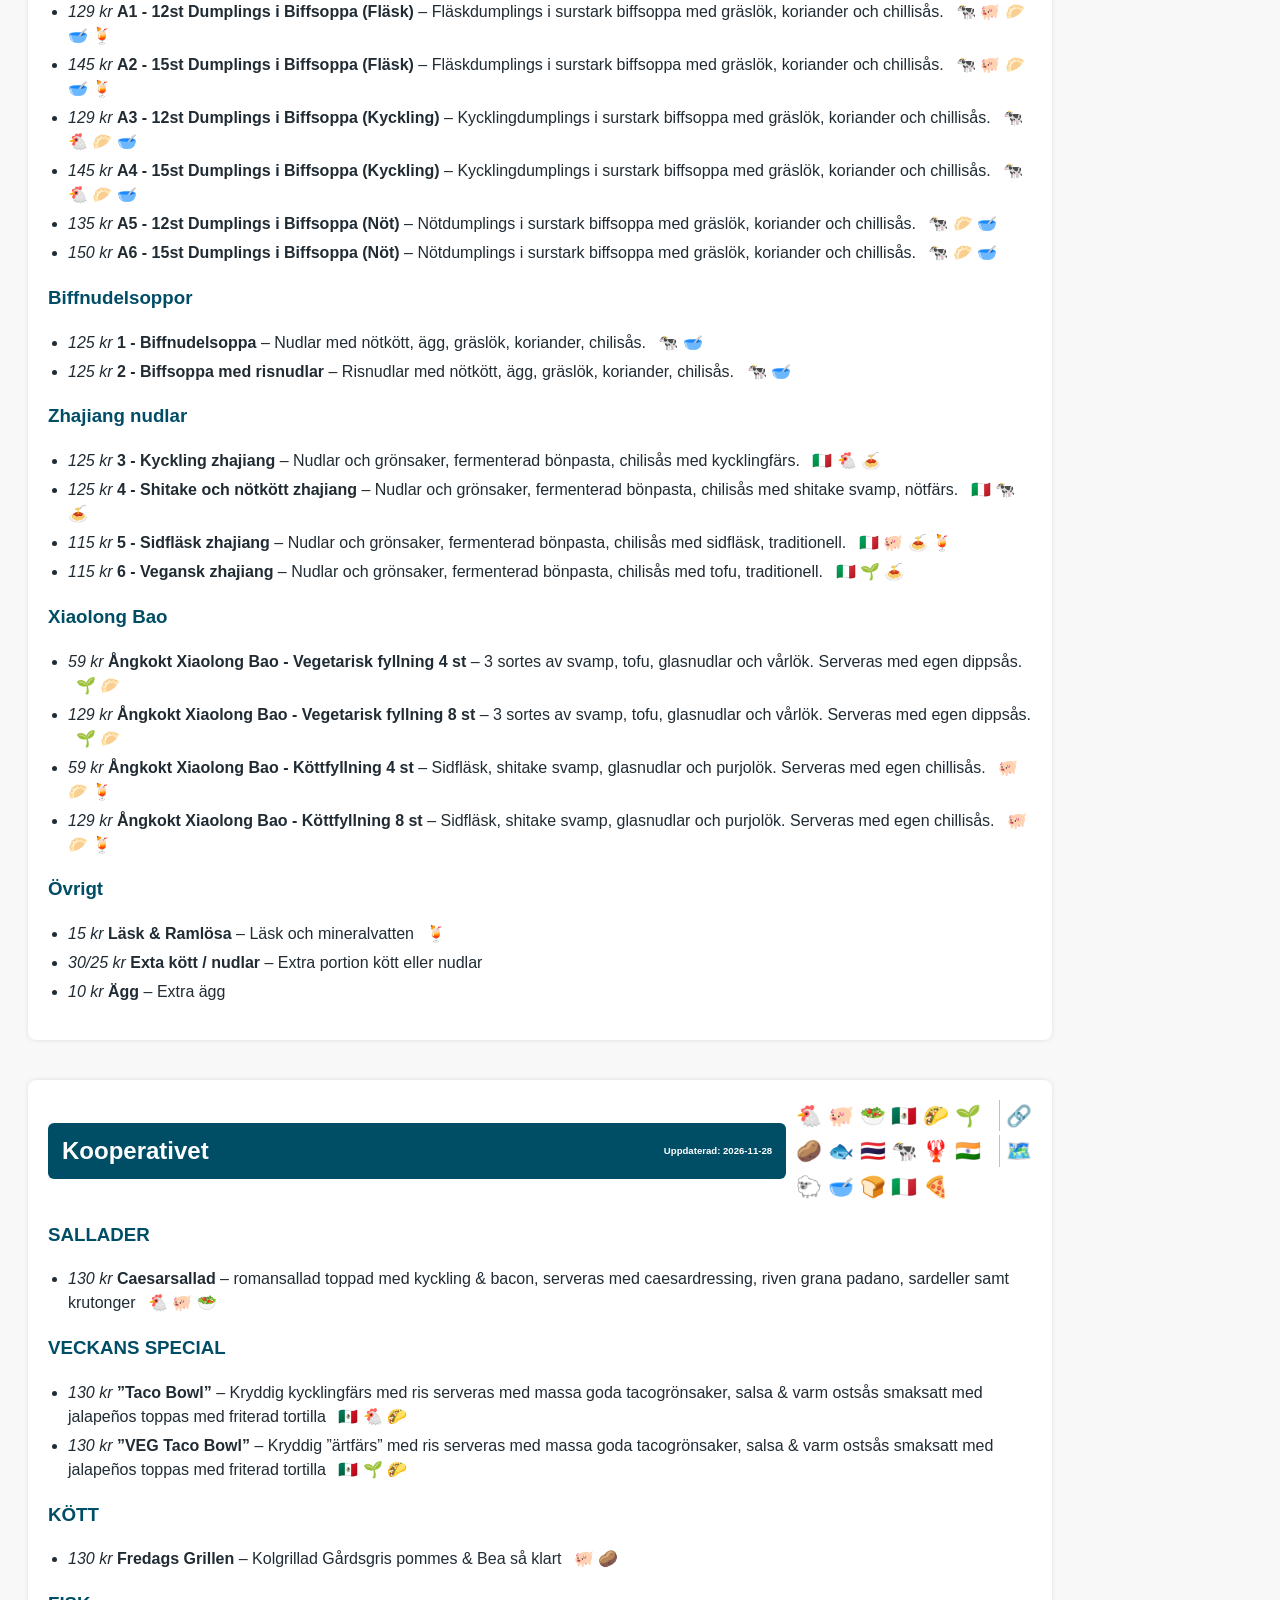
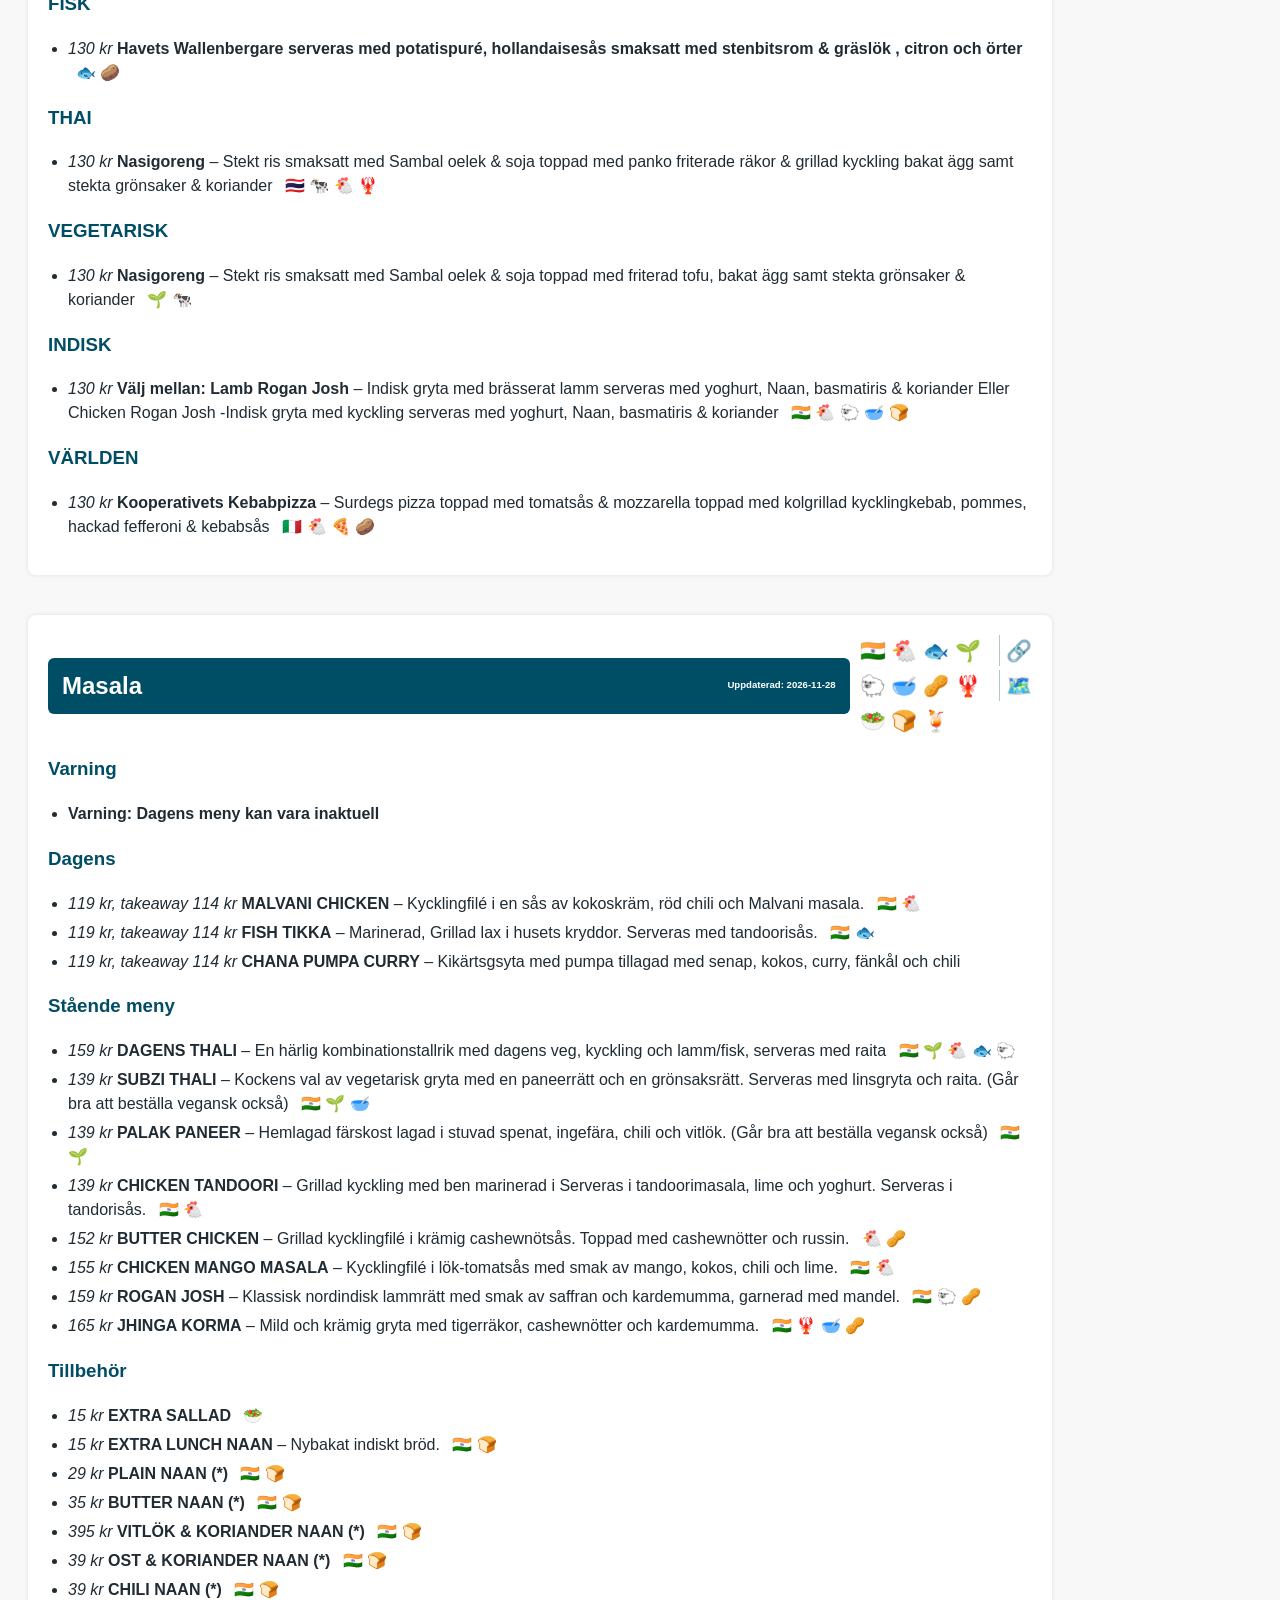
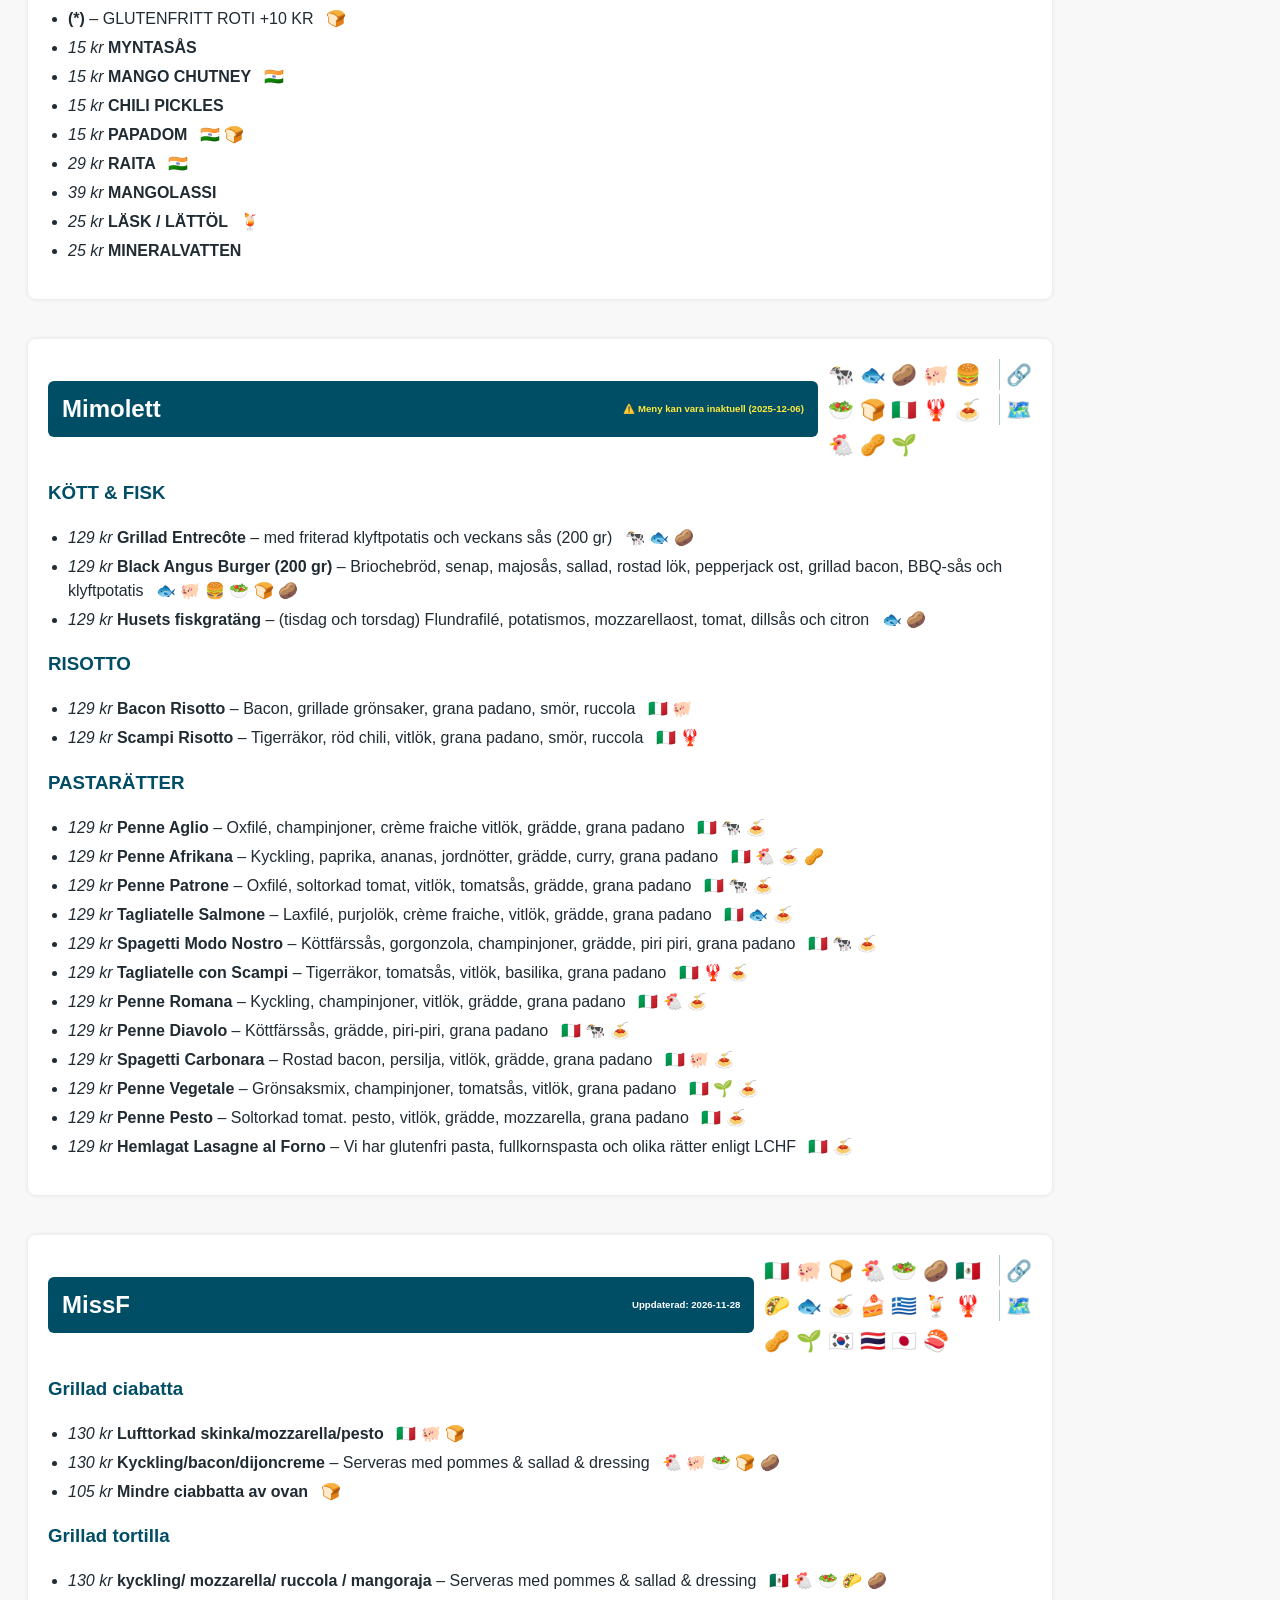
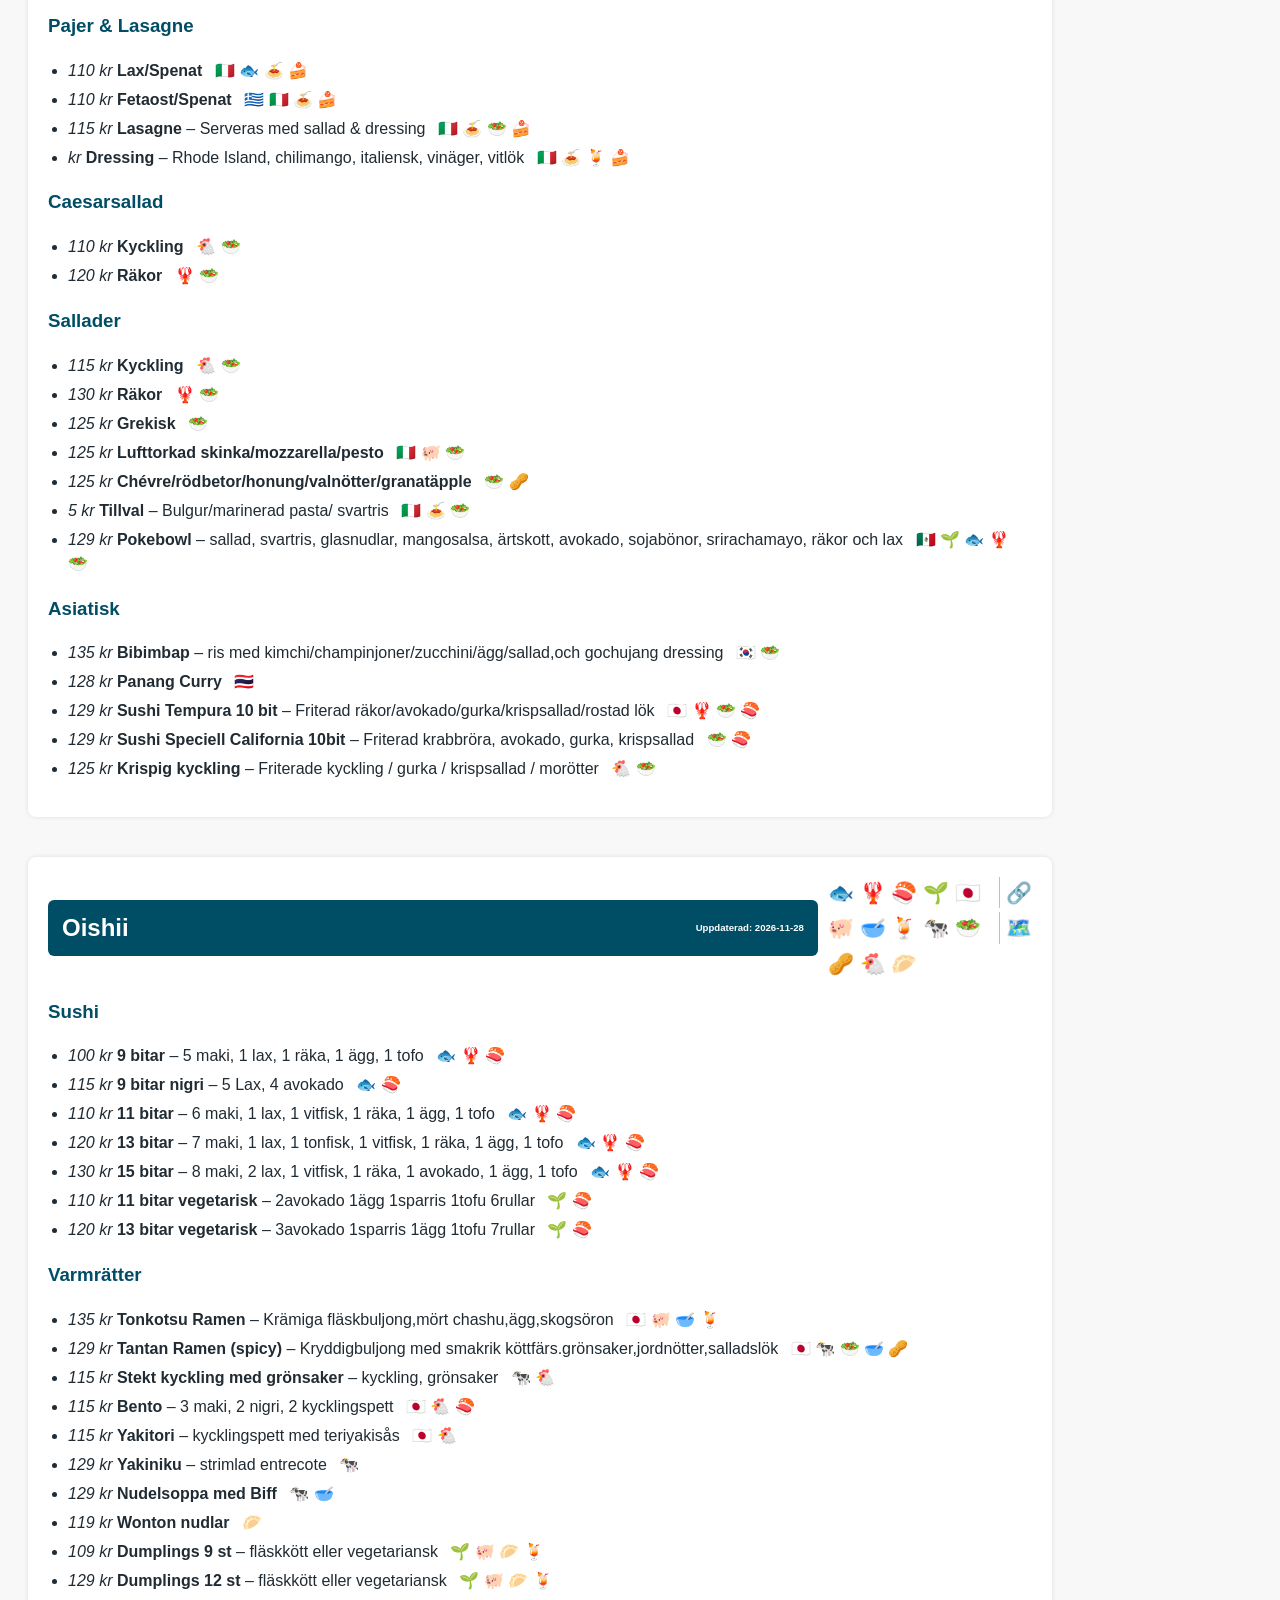
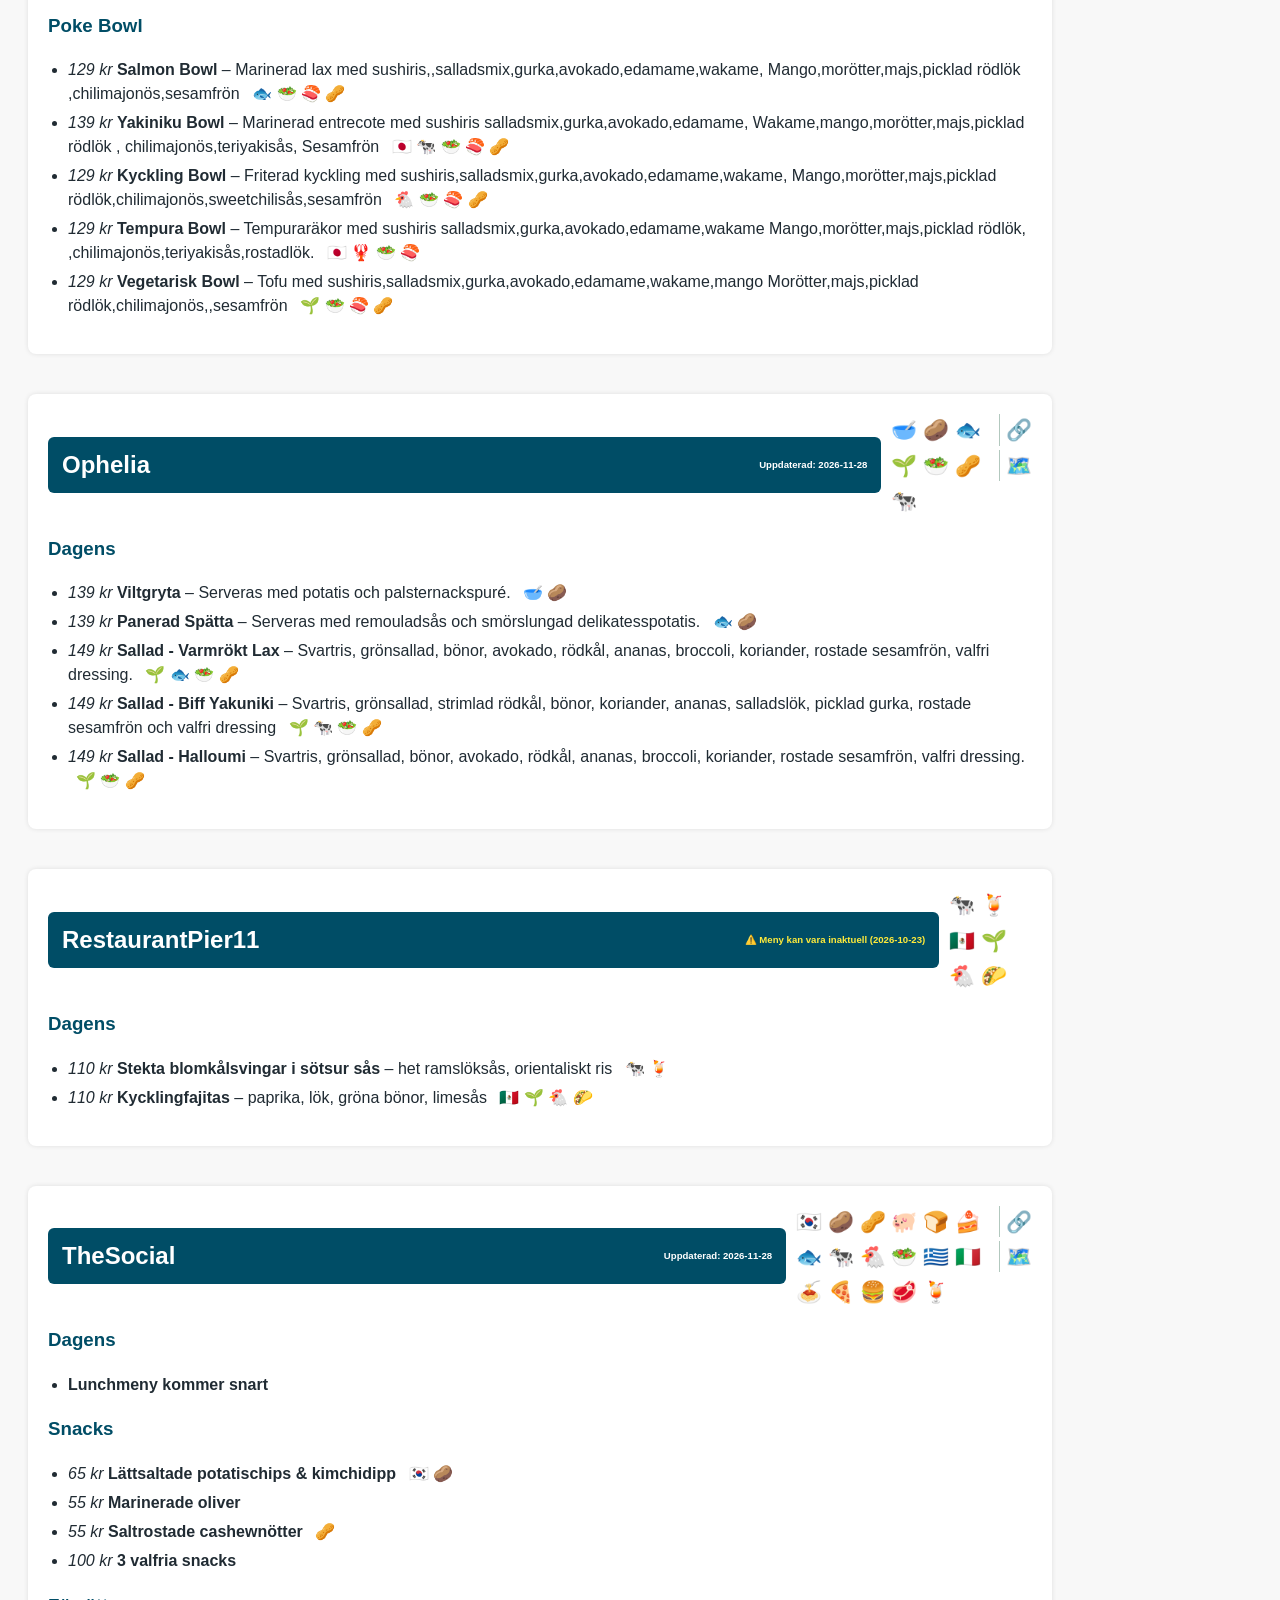
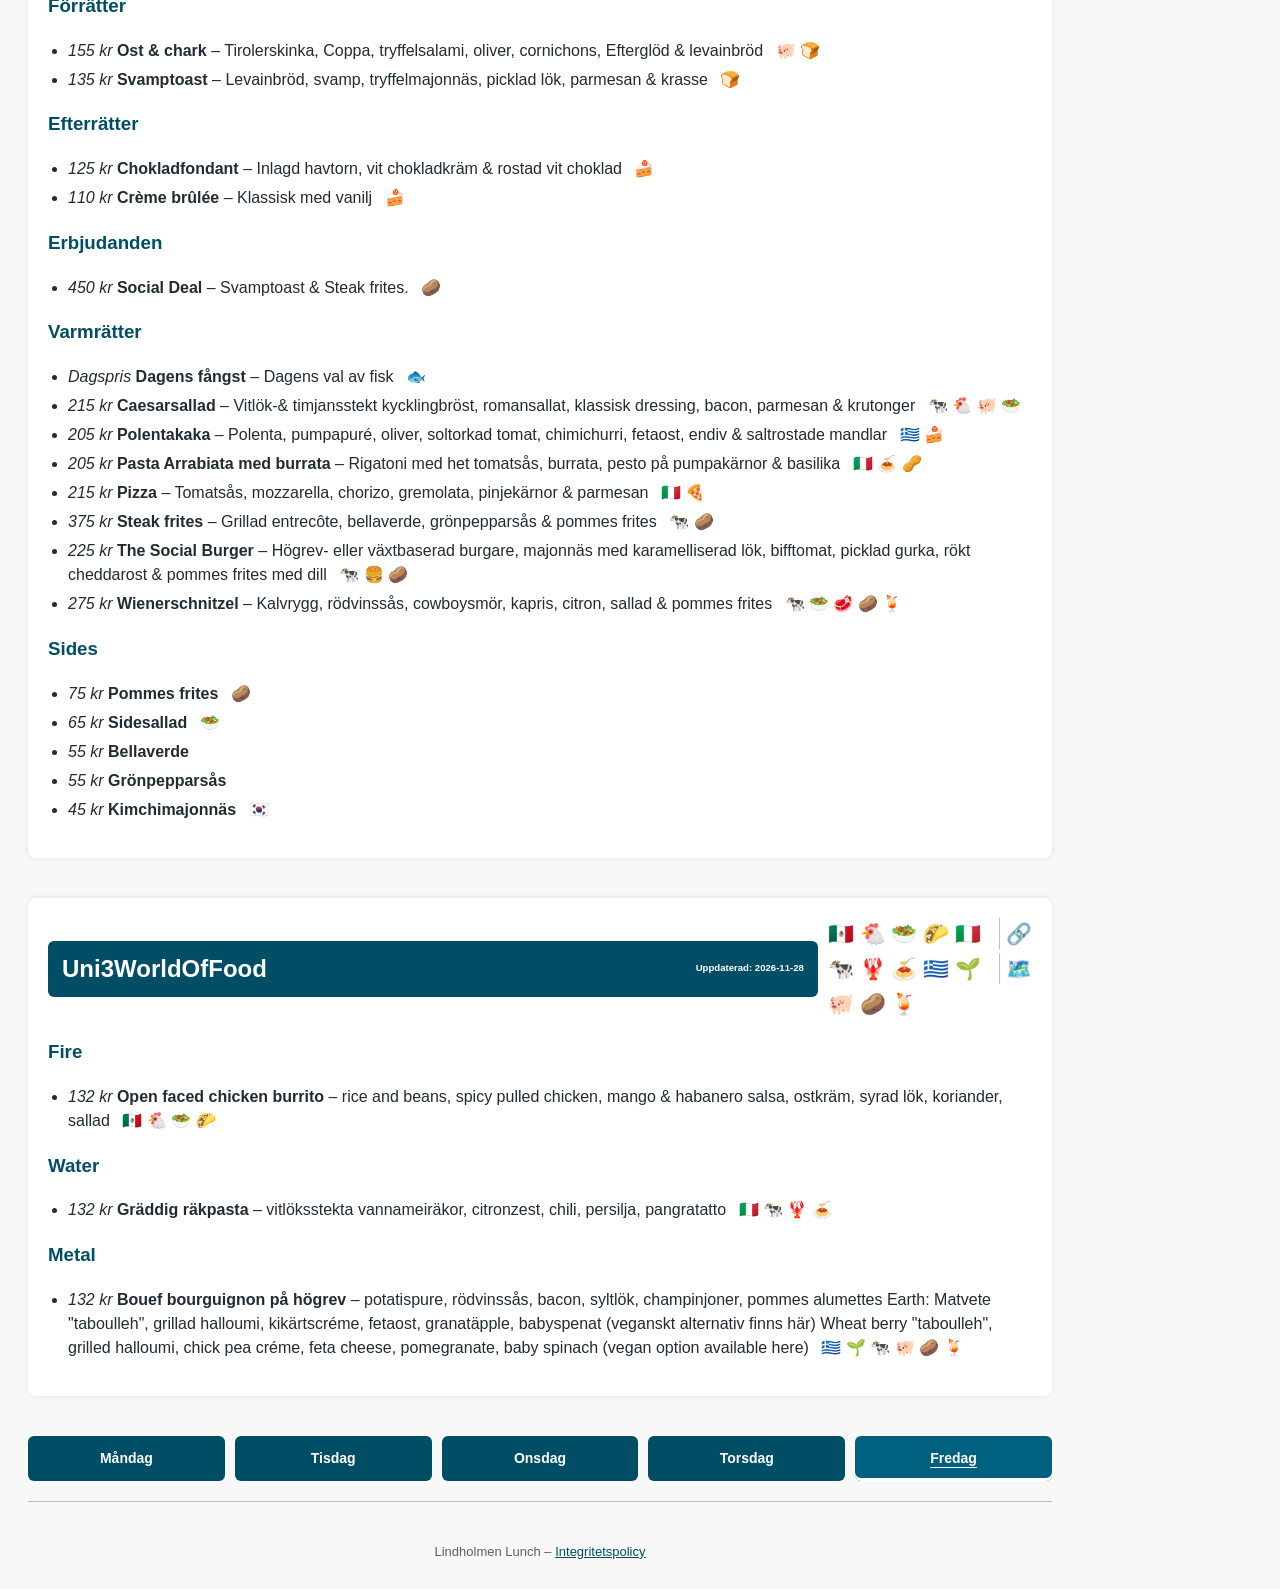
==== commit 551f5b30: "Automated lunch update" ====
--- a/docs/lunch_friday.html
+++ b/docs/lunch_friday.html
@@ -1,8361 +1,8361 @@
-
-<!DOCTYPE html>
-<html lang="sv">
-<head>
-    <meta charset="UTF-8">
-    <script src="theme.js"></script>
-    <link rel="stylesheet" href="theme.css">
-<style>
-    h1 {
-        color: var(--accent);
-    }
-
-    h2 {
-        background: var(--button-bg);
-        color: var(--button-text);
-        padding: 10px;
-        border-radius: 4px;
-        cursor: pointer;
-        user-select: none;
-        text-align: center;
-        margin-top: 20px;
-    }
-
-    h2:hover {
-        background: var(--button-hover);
-    }
-
-    h3 {
-        color: var(--accent);
-        margin-top: 1em;
-    }
-
-    ul {
-        list-style-type: disc;
-        padding-left: 20px;
-    }
-
-    li {
-        margin-bottom: 5px;
-    }
-
-    body {
-        font-family: Arial, sans-serif;
-        background: var(--page-bg);
-        padding: 20px;
-        max-width: 80%
-    }
-
-    .restaurant {
-        margin-bottom: 40px;
-        padding: 20px;
-        background: var(--surface);
-        border-radius: 8px;
-        box-shadow: var(--shadow);
-    }
-
-    .restaurant-header {
-        display: flex;
-        justify-content: space-between;
-        align-items: center;
-    }
-
-    .menu-content {
-        display: none;
-        margin-top: 10px;
-    }
-
-    .button-container {
-        display: grid;
-        grid-template-columns: repeat(auto-fit, minmax(180px, 1fr));
-        gap: 10px;
-        margin-bottom: 20px;
-    }
-
-    .weekday-button {
-        display: block;
-        text-align: center;
-        background: var(--button-bg);
-        color: var(--button-text);
-        padding: 8px 12px;
-        border-radius: 6px;
-        font-size: 14px;
-        text-decoration: none;
-        font-weight: bold;
-        transition: background 0.2s ease;
-    }
-
-    .weekday-button:hover {
-        background: var(--button-hover);
-    }
-
-    .weekday-navigation {
-        display: flex;
-        flex-wrap: wrap;
-        gap: 10px;
-        margin: 20px 0;
-    }
-
-    .weekday-navigation .weekday-button {
-        flex: 1 1 100px;
-        padding: 12px;
-    }
-
-    .weekday-navigation [aria-current="page"] {
-        background: var(--button-hover);
-        box-shadow: inset 0 -3px 0 var(--button-text);
-        text-decoration: underline;
-        text-underline-offset: 4px;
-    }
-
-    .weekday-navigation a:focus-visible {
-        outline: 3px solid var(--focus);
-        outline-offset: 3px;
-    }
-
-    .menu-header {
-        display: flex;
-        justify-content: space-between;
-        align-items: flex-start;
-        flex-wrap: nowrap;
-        gap: 10px;
-        min-height: 60px;
-    }
-
-    .menu-header h2 {
-        flex: 1;
-        margin: 0;
-        padding-top: 2px;
-    }
-
-    .menu-header-grid {
-        display: grid;
-        grid-template-areas:
-            "name emojis1 link1"
-            "name emojis2 link2"
-            "name emojis3 link3";
-        grid-template-columns: 1fr auto auto;
-        gap: 4px 10px;
-        align-items: center;
-        margin-bottom: 10px;
-        border-collapse: separate;
-    }
-
-    .menu-info {
-        display: flex;
-        flex-direction: column;
-        align-items: flex-end;
-        min-width: 90px;
-    }
-
-    .menu-links {
-        display: flex;
-        gap: 10px;
-        font-size: 1.2em;
-    }
-
-    .menu-links a {
-        color: var(--accent);
-        text-decoration: none;
-    }
-
-    .menu-links a:hover {
-        text-decoration: underline;
-        color: var(--accent);
-    }
-
-    .icon-links {
-        display: flex;
-        gap: 6px;
-        font-size: 1.2em;
-        margin-top: 2px;
-    }
-
-    .icon-link {
-        font-size: 1.3em;
-        text-align: right;
-        padding-left: 6px;
-        border-left: 1px solid var(--border);
-        margin-left: 6px;
-    }
-
-    .icon-link a {
-        color: var(--accent);
-        text-decoration: none;
-    }
-
-    .icon-link a:hover {
-        text-decoration: underline;
-        color: var(--accent);
-    }
-
-    .emoji-tags {
-        display: flex;
-        flex-direction: column;
-        text-align: right;
-        font-size: 1.2em;
-        line-height: 1.4;
-    }
-
-    .emoji-row {
-        font-size: 1.3em;
-        white-space: nowrap;
-        text-align: left;
-        padding-right: 1px;
-        margin-right: 1px;
-    }
-
-    .restaurant-name {
-        grid-area: name;
-        font-size: 1.5em;
-        font-weight: bold;
-        background: var(--button-bg);
-        color: var(--button-text);
-        padding: 10px 14px;
-        border-radius: 6px;
-        cursor: pointer;
-        user-select: none;
-        transition: background 0.2s ease;
-        display: flex;
-        justify-content: space-between;
-        align-items: center;
-        gap: 10px;
-    }
-
-    .restaurant-title {
-        font-size: 1em;
-    }
-
-    .restaurant-stale {
-        font-size: 0.4em;
-        opacity: 1;
-        white-space: nowrap;
-    }
-
-    .restaurant-stale.stale {
-        color: var(--warning); /* soft yellow warning on teal background */
-    }
-
-    .restaurant-name:hover {
-        background: var(--button-hover);
-    }
-
-    .emoji-row:nth-child(2) {
-        grid-area: emojis1;
-    }
-
-    .emoji-row:nth-child(3) {
-        grid-area: emojis2;
-    }
-
-    .emoji-row:nth-child(4) {
-        grid-area: emojis3;
-    }
-
-    .icon-link:nth-of-type(1) {
-        grid-area: link1;
-    }
-
-    .icon-link:nth-of-type(2) {
-        grid-area: link2;
-    }
-
-    .icon-link:nth-of-type(3) {
-        grid-area: link3;
-    }
-
-    .filters {
-        background: var(--filter-bg);
-        padding: 15px;
-        border: 1px solid var(--border);
-        border-radius: 8px;
-        margin-bottom: 20px;
-    }
-
-    .filters h2 {
-        margin-top: 0;
-        font-size: 1.2em;
-    }
-
-    .emoji-inline {
-        margin-left: 0.5em;
-    }
-
-    .tag-group {
-        margin-bottom: 1em;
-        padding-left: 10px;
-    }
-
-    .checkbox-grid {
-        display: grid;
-        grid-template-columns: repeat(auto-fill, minmax(180px, 1fr));
-        gap: 6px 12px;
-        margin: 10px 0;
-    }
-
-    .checkbox-grid label {
-        display: flex;
-        align-items: center;
-        font-size: 14px;
-    }
-
-    .filter-buttons {
-        margin: 10px 0;
-        display: flex;
-        gap: 10px;
-        flex-wrap: wrap;
-    }
-
-    .filter-buttons button {
-        background-color: var(--control-bg);
-        border: 1px solid var(--focus);
-        color: var(--control-text);
-        padding: 6px 12px;
-        font-size: 14px;
-        border-radius: 5px;
-        cursor: pointer;
-        transition: background-color 0.2s ease;
-    }
-
-    .filter-buttons button:hover {
-        background-color: var(--control-hover);
-    }
-
-    .filter-columns {
-        display: grid;
-        grid-template-columns: repeat(auto-fill, minmax(160px, 1fr));
-        gap: 6px 12px;
-        margin: 10px 0 20px 0;
-    }
-
-    .filter-columns label {
-        display: flex;
-        align-items: center;
-        font-size: 14px;
-        white-space: nowrap;
-    }
-</style>
-
-    <!-- Google Analytics -->
-    <script async src="https://www.googletagmanager.com/gtag/js?id=G-LMDT71XZ0C"></script>
-    <script>
-        window.dataLayer = window.dataLayer || [];
-        function gtag() { dataLayer.push(arguments); }
-        gtag('js', new Date());
-        gtag('config', 'G-LMDT71XZ0C');
-    </script>
-    <script async src="https://pagead2.googlesyndication.com/pagead/js/adsbygoogle.js?client=ca-pub-7499028717075061"
-        crossorigin="anonymous"></script>
-    <title>Dagens lunch – Friday</title>
-    <meta name="description" content="Dagens lunch från restauranger på Lindholmen – Friday" />
-    <script>
-        function toggleVisibility(id) {
-            const el = document.getElementById(id);
-            if (!el) return;
-            const current = window.getComputedStyle(el).display;
-            el.style.display = (current === 'none') ? 'block' : 'none';
-        }
-
-        window.addEventListener("DOMContentLoaded", function () {
-            const hash = window.location.hash;
-            if (hash) {
-                const readableId = hash.slice(1);
-                const contentId = readableId + "_menu";
-                const menuContent = document.getElementById(contentId);
-                if (menuContent) {
-                    menuContent.style.display = "block";
-                    document.getElementById(readableId)?.scrollIntoView({ behavior: "smooth" });
-                }
-            }
-        });
-    </script>
-</head>
-
-<body>
-    <div class="theme-controls">
-        <button id="theme-toggle" class="theme-toggle" type="button" aria-pressed="false" hidden>Mörkt läge</button>
-    </div>
-    <h1>Dagens lunch på Lindholmen – Friday</h1>
-    <p>Lunchmenyer för Friday från restauranger på Lindholmen. Uppdateras dagligen med aktuella rätter
-        från över 10 lokala restauranger.</p>
-    <p>Priser kan vara inaktuella, för senaste informationen, se respektive hemsida.</p>
-
-    <div class="last-updated" style="margin-top: 40px; font-size: 14px;">
-        <p>Last updated: 2026-11-28 01:15</p>
-    </div>
-    
-<nav class="weekday-navigation" aria-label="Veckans lunchmenyer">
-    
-    <a class="weekday-button" href="lunch_monday.html">Måndag</a>
-    
-    <a class="weekday-button" href="lunch_tuesday.html">Tisdag</a>
-    
-    <a class="weekday-button" href="lunch_wednesday.html">Onsdag</a>
-    
-    <a class="weekday-button" href="lunch_thursday.html">Torsdag</a>
-    
-    <a class="weekday-button" href="lunch_friday.html" aria-current="page">Fredag</a>
-    
-</nav>
-
-    <hr>
-
-    <div class="toc">
-        <h2>Restauranger</h2>
-        <div class="button-container">
-            
-            
-            <a class="weekday-button" href="#Alkemisten">Alkemisten</a>
-            
-            
-            <a class="weekday-button" href="#BennePastabar">BennePastabar</a>
-            
-            
-            <a class="weekday-button" href="#Bistrot">Bistrot</a>
-            
-            
-            <a class="weekday-button" href="#BombayBistro">BombayBistro</a>
-            
-            
-            <a class="weekday-button" href="#CuckoosNest">CuckoosNest</a>
-            
-            
-            <a class="weekday-button" href="#DistrictOne">DistrictOne</a>
-            
-            
-            <a class="weekday-button" href="#EncounterAsian">EncounterAsian</a>
-            
-            
-            <a class="weekday-button" href="#Gansu">Gansu</a>
-            
-            
-            <a class="weekday-button" href="#Kooperativet">Kooperativet</a>
-            
-            
-            <a class="weekday-button" href="#Masala">Masala</a>
-            
-            
-            <a class="weekday-button" href="#Mimolett">Mimolett</a>
-            
-            
-            <a class="weekday-button" href="#MissF">MissF</a>
-            
-            
-            <a class="weekday-button" href="#Oishii">Oishii</a>
-            
-            
-            <a class="weekday-button" href="#Ophelia">Ophelia</a>
-            
-            
-            <a class="weekday-button" href="#RestaurantPier11">RestaurantPier11</a>
-            
-            
-            <a class="weekday-button" href="#TheSocial">TheSocial</a>
-            
-            
-            <a class="weekday-button" href="#Uni3WorldOfFood">Uni3WorldOfFood</a>
-            
-        </div>
-    </div>
-    <hr>
-    <div class="filters">
-        <h2 onclick="toggleVisibility('filter-box')">Filtrera</h2>
-        <div id="filter-box" style="display: block;">
-            <div>
-                <strong>Restauranger:</strong>
-                <div class="filter-buttons">
-                    <button type="button" onclick="toggleAllRestaurants(true)">Alla</button>
-                    <button type="button" onclick="toggleAllRestaurants(false)">Inga</button>
-                </div>
-                <div class="filter-columns">
-                    
-                    
-                    <label><input type="checkbox" class="filter-restaurant" data-restaurant="Alkemisten" checked> Alkemisten</label>
-                    
-                    
-                    <label><input type="checkbox" class="filter-restaurant" data-restaurant="BennePastabar" checked> BennePastabar</label>
-                    
-                    
-                    <label><input type="checkbox" class="filter-restaurant" data-restaurant="Bistrot" checked> Bistrot</label>
-                    
-                    
-                    <label><input type="checkbox" class="filter-restaurant" data-restaurant="BombayBistro" checked> BombayBistro</label>
-                    
-                    
-                    <label><input type="checkbox" class="filter-restaurant" data-restaurant="CuckoosNest" checked> CuckoosNest</label>
-                    
-                    
-                    <label><input type="checkbox" class="filter-restaurant" data-restaurant="DistrictOne" checked> DistrictOne</label>
-                    
-                    
-                    <label><input type="checkbox" class="filter-restaurant" data-restaurant="EncounterAsian" checked> EncounterAsian</label>
-                    
-                    
-                    <label><input type="checkbox" class="filter-restaurant" data-restaurant="Gansu" checked> Gansu</label>
-                    
-                    
-                    <label><input type="checkbox" class="filter-restaurant" data-restaurant="Kooperativet" checked> Kooperativet</label>
-                    
-                    
-                    <label><input type="checkbox" class="filter-restaurant" data-restaurant="Masala" checked> Masala</label>
-                    
-                    
-                    <label><input type="checkbox" class="filter-restaurant" data-restaurant="Mimolett" checked> Mimolett</label>
-                    
-                    
-                    <label><input type="checkbox" class="filter-restaurant" data-restaurant="MissF" checked> MissF</label>
-                    
-                    
-                    <label><input type="checkbox" class="filter-restaurant" data-restaurant="Oishii" checked> Oishii</label>
-                    
-                    
-                    <label><input type="checkbox" class="filter-restaurant" data-restaurant="Ophelia" checked> Ophelia</label>
-                    
-                    
-                    <label><input type="checkbox" class="filter-restaurant" data-restaurant="RestaurantPier11" checked> RestaurantPier11</label>
-                    
-                    
-                    <label><input type="checkbox" class="filter-restaurant" data-restaurant="TheSocial" checked> TheSocial</label>
-                    
-                    
-                    <label><input type="checkbox" class="filter-restaurant" data-restaurant="Uni3WorldOfFood" checked> Uni3WorldOfFood</label>
-                    
-                </div>
-            </div>
-            <div>
-                <strong>Mattyper:</strong>
-                <div class="filter-buttons">
-                    <button type="button" onclick="toggleAllTags(true)">Alla</button>
-                    <button type="button" onclick="toggleAllTags(false)">Inga</button>
-                </div>
-                
-                <div class="filter-columns">
-                    
-                    <label><input type="checkbox" class="filter-tag" data-tag="korean" checked> 🇰🇷 korean</label>
-                    
-                    <label><input type="checkbox" class="filter-tag" data-tag="indian" checked> 🇮🇳 indian</label>
-                    
-                    <label><input type="checkbox" class="filter-tag" data-tag="thai" checked> 🇹🇭 thai</label>
-                    
-                    <label><input type="checkbox" class="filter-tag" data-tag="japanese" checked> 🇯🇵 japanese</label>
-                    
-                    <label><input type="checkbox" class="filter-tag" data-tag="greek" checked> 🇬🇷 greek</label>
-                    
-                    <label><input type="checkbox" class="filter-tag" data-tag="italian" checked> 🇮🇹 italian</label>
-                    
-                    <label><input type="checkbox" class="filter-tag" data-tag="mexican" checked> 🇲🇽 mexican</label>
-                    
-                </div>
-                
-                <div class="filter-columns">
-                    
-                    <label><input type="checkbox" class="filter-tag" data-tag="vegetarian" checked> 🌱 vegetarian</label>
-                    
-                </div>
-                
-                <div class="filter-columns">
-                    
-                    <label><input type="checkbox" class="filter-tag" data-tag="fish" checked> 🐟 fish</label>
-                    
-                    <label><input type="checkbox" class="filter-tag" data-tag="chicken" checked> 🐔 chicken</label>
-                    
-                    <label><input type="checkbox" class="filter-tag" data-tag="pork" checked> 🐖 pork</label>
-                    
-                    <label><input type="checkbox" class="filter-tag" data-tag="beef" checked> 🐄 beef</label>
-                    
-                    <label><input type="checkbox" class="filter-tag" data-tag="lamb" checked> 🐑 lamb</label>
-                    
-                    <label><input type="checkbox" class="filter-tag" data-tag="seafood" checked> 🦞 seafood</label>
-                    
-                </div>
-                
-                <div class="filter-columns">
-                    
-                    <label><input type="checkbox" class="filter-tag" data-tag="sushi" checked> 🍣 sushi</label>
-                    
-                    <label><input type="checkbox" class="filter-tag" data-tag="salad" checked> 🥗 salad</label>
-                    
-                    <label><input type="checkbox" class="filter-tag" data-tag="pasta" checked> 🍝 pasta</label>
-                    
-                    <label><input type="checkbox" class="filter-tag" data-tag="burger" checked> 🍔 burger</label>
-                    
-                    <label><input type="checkbox" class="filter-tag" data-tag="pizza" checked> 🍕 pizza</label>
-                    
-                    <label><input type="checkbox" class="filter-tag" data-tag="schnitzel" checked> 🥩 schnitzel</label>
-                    
-                    <label><input type="checkbox" class="filter-tag" data-tag="soup" checked> 🥣 soup</label>
-                    
-                    <label><input type="checkbox" class="filter-tag" data-tag="dumplings" checked> 🥟 dumplings</label>
-                    
-                    <label><input type="checkbox" class="filter-tag" data-tag="taco" checked> 🌮 taco</label>
-                    
-                </div>
-                
-                <div class="filter-columns">
-                    
-                    <label><input type="checkbox" class="filter-tag" data-tag="rootvegetables" checked> 🥔 rootvegetables</label>
-                    
-                    <label><input type="checkbox" class="filter-tag" data-tag="bread" checked> 🍞 bread</label>
-                    
-                </div>
-                
-                <div class="filter-columns">
-                    
-                    <label><input type="checkbox" class="filter-tag" data-tag="nuts_seeds" checked> 🥜 nuts_seeds</label>
-                    
-                </div>
-                
-                <div class="filter-columns">
-                    
-                    <label><input type="checkbox" class="filter-tag" data-tag="drinks" checked> 🍹 drinks</label>
-                    
-                </div>
-                
-                <div class="filter-columns">
-                    
-                    <label><input type="checkbox" class="filter-tag" data-tag="dessert" checked> 🍰 dessert</label>
-                    
-                </div>
-                
-            </div>
-        </div>
-    </div>
-    <hr>
-    
-    
-    
-    <div class="restaurant" id="Alkemisten">
-        <div class="menu-header-grid">
-            <div class="restaurant-name" onclick="toggleVisibility('Alkemisten_menu')">
-                <span class="restaurant-title">Alkemisten</span>
-                <span class="restaurant-stale ">
-                    
-                        
-                            Uppdaterad: 2026-11-28
-                        
-                    
-                </span>
-            </div>
-            
-            
-            
-            
-            
-            
-            
-            
-            
-            
-            
-            
-            
-            
-            
-            
-            <div class="emoji-row">🌱</div>
-            <div class="emoji-row"></div>
-            <div class="emoji-row"></div>
-            <div class="icon-link">
-                
-                <a href="https://www.alkemistenkaffebar.se/" target="_blank" title="Hemsida">🔗</a>
-                
-            </div>
-            <div class="icon-link">
-                
-                <a href="https://maps.google.com/?q=Alkemisten+Lindholmen" target="_blank" title="Google Maps">🗺️</a>
-                
-            </div>
-        </div>
-        <div class="menu-content" id="Alkemisten_menu" style="display: block;">
-            
-            
-            
-            
-            
-            
-            
-            
-            
-            
-            
-            
-            
-            
-
-            
-            <h3>Vegetariskt</h3>
-            <ul>
-                
-                <li data-tags="vegetarian" >
-                    
-                    <strong>Vegetarisk lunchmeny</strong>
-                    
-                    
-                    <span class="emoji-inline">
-                        
-                        🌱
-                        
-                    </span>
-                    
-                </li>
-                
-            </ul>
-            
-            <h3>Veganskt</h3>
-            <ul>
-                
-                <li data-tags="vegetarian" >
-                    
-                    <strong>Vegansk lunchmeny</strong>
-                    
-                    
-                    <span class="emoji-inline">
-                        
-                        🌱
-                        
-                    </span>
-                    
-                </li>
-                
-            </ul>
-            
-        </div>
-    </div>
-    
-    
-    
-    <div class="restaurant" id="BennePastabar">
-        <div class="menu-header-grid">
-            <div class="restaurant-name" onclick="toggleVisibility('BennePastabar_menu')">
-                <span class="restaurant-title">BennePastabar</span>
-                <span class="restaurant-stale ">
-                    
-                        
-                            Uppdaterad: 2026-11-28
-                        
-                    
-                </span>
-            </div>
-            
-            
-            
-            
-            
-            
-            
-            
-            
-            
-            
-            
-            
-            
-            
-            
-            
-            
-            
-            
-            
-            
-            
-            
-            
-            
-            
-            
-            
-            
-            
-            
-            
-            
-            
-            
-            
-            
-            
-            
-            
-            
-            
-            
-            
-            
-            
-            
-            
-            
-            
-            
-            
-            
-            
-            
-            
-            
-            
-            
-            
-            
-            
-            
-            
-            
-            
-            
-            
-            
-            
-            
-            
-            
-            
-            
-            
-            
-            
-            
-            
-            
-            
-            
-            
-            
-            
-            
-            
-            
-            
-            
-            
-            
-            
-            
-            
-            
-            
-            
-            
-            
-            
-            
-            
-            
-            
-            
-            <div class="emoji-row">🇮🇹 🍝 🐄</div>
-            <div class="emoji-row">🐖 🐔 🥜</div>
-            <div class="emoji-row">🦞 🍞 🍰</div>
-            <div class="icon-link">
-                
-                <a href="https://bennepastabar.se/" target="_blank" title="Hemsida">🔗</a>
-                
-            </div>
-            <div class="icon-link">
-                
-                <a href="https://maps.google.com/?q=Benne+Pastabar+Lindholmen" target="_blank" title="Google Maps">🗺️</a>
-                
-            </div>
-        </div>
-        <div class="menu-content" id="BennePastabar_menu" style="display: block;">
-            
-            
-            
-            
-            
-            
-            
-            
-            
-            
-            
-            
-            
-            
-            
-            
-            
-            
-            
-            
-            
-            
-            
-            
-            
-            
-            
-            
-            
-            
-            
-            
-            
-            
-            
-            
-            
-            
-            
-            
-            
-            
-            
-            
-            
-            
-            
-            
-
-            
-            <h3>Benne Pasta</h3>
-            <ul>
-                
-                <li data-tags="italian pasta" >
-                    <em>59 kr</em>
-                    <strong>SLOW TOMATO</strong>
-                     – Naturligt söt och varsamt kokt tomatsås gjord på karamelliserad rödlök, rostad vitlök och färsk basilika. Toppad med lagrad hårdost, baby leaves, basilika och extra virgin olivolja.
-                    
-                    <span class="emoji-inline">
-                        
-                        🇮🇹
-                        
-                        🍝
-                        
-                    </span>
-                    
-                </li>
-                
-                <li data-tags="italian pasta" >
-                    <em>75 kr</em>
-                    <strong>SWEDISH CHEESE</strong>
-                     – Vår himmelskt krämiga ostsås gjord på
-									Västerbottensost®, smaksatt med en generös mängd svartpeppar. Toppad med ett crunchy ostkrisp, lagrad hårdost, hackad persilja och nymalen svartpeppar.
-                    
-                    <span class="emoji-inline">
-                        
-                        🇮🇹
-                        
-                        🍝
-                        
-                    </span>
-                    
-                </li>
-                
-                <li data-tags="italian beef pork pasta" >
-                    <em>85 kr</em>
-                    <strong>SMOKED PIG</strong>
-                     – Nystekt bacon i en krämig vit sås som är smaksatt med svartpeppar. Toppad med lagrad hårdost och hackad persilja.
-                    
-                    <span class="emoji-inline">
-                        
-                        🇮🇹
-                        
-                        🐄
-                        
-                        🐖
-                        
-                        🍝
-                        
-                    </span>
-                    
-                </li>
-                
-                <li data-tags="italian beef chicken pasta" >
-                    <em>95 kr</em>
-                    <strong>Silky Bird</strong>
-                     – Rostad och skivad kycklinglårfilé i en gräddig tomatsås gjord på karamelliserad rödlök, gyllenstekt vitlök och färsk basilika. Toppad med lagrad hårdost, hackad persilja och plockad basilika.
-                    
-                    <span class="emoji-inline">
-                        
-                        🇮🇹
-                        
-                        🐄
-                        
-                        🐔
-                        
-                        🍝
-                        
-                    </span>
-                    
-                </li>
-                
-                <li data-tags="italian pasta nuts_seeds" >
-                    <em>99 kr</em>
-                    <strong>THE SHROOMS</strong>
-                     – Vitlöksfrästa champinjoner i en ljuvligt krämig svampsås som är smaksatt med färsk timjan och rostad vitlök. Toppad med lagrad hårdost, hackad persilja, rostade pumpakärnor och svart tryffelolja.
-                    
-                    <span class="emoji-inline">
-                        
-                        🇮🇹
-                        
-                        🍝
-                        
-                        🥜
-                        
-                    </span>
-                    
-                </li>
-                
-                <li data-tags="italian seafood pasta" >
-                    <em>105 kr</em>
-                    <strong>CHILI SHRIMP</strong>
-                     – Vitlöksfrästa vannameiräkor och färska tomater i en krämig och frisk skaldjurssås, med färsk chili och persilja. Toppad med lagrad hårdost, hackad persilja och vår egen chiliolja.
-                    
-                    <span class="emoji-inline">
-                        
-                        🇮🇹
-                        
-                        🦞
-                        
-                        🍝
-                        
-                    </span>
-                    
-                </li>
-                
-            </ul>
-            
-            <h3>The Visitor</h3>
-            <ul>
-                
-                <li data-tags="beef" >
-                    <em>95 kr</em>
-                    <strong>SILKY SALSICCIA</strong>
-                     – Knaperstekt salsiccia smaksatt med vitlök och örter. i en gräddig tomatsås gjord på karamelliserad rödlök, gyllenstekt vitlök, färsk rosmarin och basilika. Toppad med lagrad hårdost och hackad persilja.
-                    
-                    <span class="emoji-inline">
-                        
-                        🐄
-                        
-                    </span>
-                    
-                </li>
-                
-            </ul>
-            
-            <h3>Benne Bites</h3>
-            <ul>
-                
-                <li data-tags="bread" >
-                    <em>20 kr</em>
-                    <strong>Garlic Bread</strong>
-                     – Två skivor rostat surdegsbröd med vitlök- och persiljesmör och sumak.
-                    
-                    <span class="emoji-inline">
-                        
-                        🍞
-                        
-                    </span>
-                    
-                </li>
-                
-                <li data-tags="bread" >
-                    <em>25 kr</em>
-                    <strong>CHEEZY GARLIC BREAD</strong>
-                     – Två skivor rostat surdegsbröd med vitlök- och persiljesmör, sumak och lagrad hårdost.
-                    
-                    <span class="emoji-inline">
-                        
-                        🍞
-                        
-                    </span>
-                    
-                </li>
-                
-                <li data-tags="dessert" >
-                    <em>20 kr</em>
-                    <strong>Hazelroll</strong>
-                     – Choklad cannoli fylld med en nutella och mascarpone kräm.
-                    
-                    <span class="emoji-inline">
-                        
-                        🍰
-                        
-                    </span>
-                    
-                </li>
-                
-            </ul>
-            
-        </div>
-    </div>
-    
-    
-    
-    <div class="restaurant" id="Bistrot">
-        <div class="menu-header-grid">
-            <div class="restaurant-name" onclick="toggleVisibility('Bistrot_menu')">
-                <span class="restaurant-title">Bistrot</span>
-                <span class="restaurant-stale ">
-                    
-                        
-                            Uppdaterad: 2026-11-28
-                        
-                    
-                </span>
-            </div>
-            
-            
-            
-            
-            
-            
-            
-            
-            
-            
-            
-            
-            
-            
-            
-            
-            
-            
-            
-            
-            
-            
-            
-            
-            
-            
-            
-            
-            
-            
-            
-            
-            
-            
-            
-            
-            
-            
-            
-            
-            
-            
-            
-            
-            
-            
-            
-            
-            
-            
-            
-            
-            
-            
-            
-            
-            
-            
-            
-            
-            
-            
-            
-            
-            
-            
-            
-            
-            
-            
-            
-            
-            
-            
-            
-            
-            
-            
-            
-            
-            
-            
-            
-            
-            
-            
-            
-            
-            
-            
-            <div class="emoji-row">🇮🇹 🐔 🍝 🇬🇷</div>
-            <div class="emoji-row">🌱 🥔 🇮🇳 🍔</div>
-            <div class="emoji-row">🐖 🦞 🥗 🐄</div>
-            <div class="icon-link">
-                
-                <a href="https://bistrot.se/" target="_blank" title="Hemsida">🔗</a>
-                
-            </div>
-            <div class="icon-link">
-                
-                <a href="https://maps.google.com/?q=Bistrot+Lindholmen" target="_blank" title="Google Maps">🗺️</a>
-                
-            </div>
-        </div>
-        <div class="menu-content" id="Bistrot_menu" style="display: block;">
-            
-            
-            
-            
-            
-            
-            
-            
-            
-            
-            
-            
-            
-            
-            
-            
-            
-            
-            
-            
-            
-            
-            
-            
-            
-            
-            
-            
-            
-            
-            
-            
-            
-            
-
-            
-            <h3>Veckans</h3>
-            <ul>
-                
-                <li data-tags="italian chicken pasta" >
-                    <em>130 kr</em>
-                    <strong>Veckans: kycklingpasta</strong>
-                     – Dragonsås – Portabello – Champinjoner – Grana padano – Rucola
-                    
-                    <span class="emoji-inline">
-                        
-                        🇮🇹
-                        
-                        🐔
-                        
-                        🍝
-                        
-                    </span>
-                    
-                </li>
-                
-                <li data-tags="greek vegetarian rootvegetables" >
-                    <em>130 kr</em>
-                    <strong>Vegetarisk Mån-tis:Panerad fetaost</strong>
-                     – Tzatziki – Ratatouille – Rostad potatis – Rucola
-                    
-                    <span class="emoji-inline">
-                        
-                        🇬🇷
-                        
-                        🌱
-                        
-                        🥔
-                        
-                    </span>
-                    
-                </li>
-                
-                <li data-tags="indian" >
-                    <em>130 kr</em>
-                    <strong>Ons-Tor: Pannoumistroganoff</strong>
-                     – Paprika – Persilja – Jasminris
-                    
-                    <span class="emoji-inline">
-                        
-                        🇮🇳
-                        
-                    </span>
-                    
-                </li>
-                
-                <li data-tags="vegetarian burger" >
-                    <em>130 kr</em>
-                    <strong>Vegetarisk: Fre: Pannoumiburgare</strong>
-                    
-                    
-                    <span class="emoji-inline">
-                        
-                        🌱
-                        
-                        🍔
-                        
-                    </span>
-                    
-                </li>
-                
-                <li data-tags="chicken pork seafood salad" >
-                    <em>130 kr</em>
-                    <strong>Caesarsallad</strong>
-                     – Kyckling & Bacon / Räkor – Grana padano – Tomater – Rödlök – Krutonger – Caesardressing
-                    
-                    <span class="emoji-inline">
-                        
-                        🐔
-                        
-                        🐖
-                        
-                        🦞
-                        
-                        🥗
-                        
-                    </span>
-                    
-                </li>
-                
-            </ul>
-            
-            <h3>Lunch</h3>
-            <ul>
-                
-                <li data-tags="beef rootvegetables" >
-                    <em>130 kr</em>
-                    <strong>Nötfärsbiff</strong>
-                     – Café de parissås – Potatisgratäng – Bakad tomat
-                    
-                    <span class="emoji-inline">
-                        
-                        🐄
-                        
-                        🥔
-                        
-                    </span>
-                    
-                </li>
-                
-                <li data-tags="rootvegetables" >
-                    <em>130 kr</em>
-                    <strong>Havets Wallenbergare</strong>
-                     – Brynt smör – Pepparrot – Ärtor – Potatispuré
-                    
-                    <span class="emoji-inline">
-                        
-                        🥔
-                        
-                    </span>
-                    
-                </li>
-                
-            </ul>
-            
-        </div>
-    </div>
-    
-    
-    
-    <div class="restaurant" id="BombayBistro">
-        <div class="menu-header-grid">
-            <div class="restaurant-name" onclick="toggleVisibility('BombayBistro_menu')">
-                <span class="restaurant-title">BombayBistro</span>
-                <span class="restaurant-stale ">
-                    
-                        
-                            Uppdaterad: 2026-11-28
-                        
-                    
-                </span>
-            </div>
-            
-            
-            
-            
-            
-            
-            
-            
-            
-            
-            
-            
-            
-            
-            
-            
-            
-            
-            
-            
-            
-            
-            
-            
-            
-            
-            
-            
-            
-            
-            
-            
-            
-            
-            
-            
-            
-            
-            
-            
-            
-            
-            
-            
-            
-            
-            
-            
-            
-            
-            
-            
-            
-            
-            
-            
-            
-            
-            
-            <div class="emoji-row">🇮🇳 🐔</div>
-            <div class="emoji-row">🌱 🐑</div>
-            <div class="emoji-row">🦞</div>
-            <div class="icon-link">
-                
-                <a href="https://www.bombaybistro.se/lunch/" target="_blank" title="Hemsida">🔗</a>
-                
-            </div>
-            <div class="icon-link">
-                
-                <a href="https://maps.google.com/?q=Bombay+Bistro+Lindholmen" target="_blank" title="Google Maps">🗺️</a>
-                
-            </div>
-        </div>
-        <div class="menu-content" id="BombayBistro_menu" style="display: block;">
-            
-            
-            
-            
-            
-            
-            
-            
-            
-            
-            
-            
-            
-            
-            
-            
-            
-            
-            
-            
-            
-            
-            
-            
-            
-            
-            
-            
-            
-            
-
-            
-            <h3>Dagens</h3>
-            <ul>
-                
-                <li data-tags="indian chicken" >
-                    <em>129 kr</em>
-                    <strong>GARLIC CHICKEN</strong>
-                     – Kycklingfilé marinerad i vitlök, grönchili, spiskummin serveras med tandoori sås.
-                    
-                    <span class="emoji-inline">
-                        
-                        🇮🇳
-                        
-                        🐔
-                        
-                    </span>
-                    
-                </li>
-                
-                <li data-tags="indian vegetarian lamb" >
-                    <em>129 kr</em>
-                    <strong>BAINGAN GHOST</strong>
-                     – Lammkött tillagad med aubergine, lök, garam masala och grön chili. Tre dagens vegetariska rätter och raita (kan fås vegansk)
-                    
-                    <span class="emoji-inline">
-                        
-                        🇮🇳
-                        
-                        🌱
-                        
-                        🐑
-                        
-                    </span>
-                    
-                </li>
-                
-            </ul>
-            
-            <h3>ANDRA ALTERNATIV</h3>
-            <ul>
-                
-                <li data-tags="indian chicken" >
-                    <em>134 kr</em>
-                    <strong>TIKKA MASALA</strong>
-                     – Grillad kycklingfilé med rostad paprika och tomater i en krämig sås.
-                    
-                    <span class="emoji-inline">
-                        
-                        🇮🇳
-                        
-                        🐔
-                        
-                    </span>
-                    
-                </li>
-                
-                <li data-tags="indian chicken" >
-                    <em>132 kr</em>
-                    <strong>TANDOORI CHICKEN</strong>
-                     – Grillad kyckling med ben, marinerad i yoghurt, kryddor och bockhornsklöver. Serveras med tandoori sås.
-                    
-                    <span class="emoji-inline">
-                        
-                        🇮🇳
-                        
-                        🐔
-                        
-                    </span>
-                    
-                </li>
-                
-                <li data-tags="indian" >
-                    
-                    <strong>JINGHA HARA</strong>
-                    
-                    
-                    <span class="emoji-inline">
-                        
-                        🇮🇳
-                        
-                    </span>
-                    
-                </li>
-                
-                <li data-tags="seafood" >
-                    <em>145 kr</em>
-                    <strong></strong>
-                     – Jätteräkor lagat med färsk basilika, champinjoner och koriander i en het kokossås och grädde.
-                    
-                    <span class="emoji-inline">
-                        
-                        🦞
-                        
-                    </span>
-                    
-                </li>
-                
-            </ul>
-            
-        </div>
-    </div>
-    
-    
-    
-    <div class="restaurant" id="CuckoosNest">
-        <div class="menu-header-grid">
-            <div class="restaurant-name" onclick="toggleVisibility('CuckoosNest_menu')">
-                <span class="restaurant-title">CuckoosNest</span>
-                <span class="restaurant-stale ">
-                    
-                        
-                            Uppdaterad: 2026-11-28
-                        
-                    
-                </span>
-            </div>
-            
-            
-            
-            
-            
-            
-            
-            
-            
-            
-            
-            
-            
-            
-            
-            
-            
-            
-            
-            
-            
-            
-            
-            
-            
-            
-            
-            
-            
-            
-            
-            
-            
-            
-            
-            
-            
-            
-            
-            
-            
-            
-            
-            
-            
-            
-            
-            
-            
-            
-            
-            
-            
-            
-            
-            
-            
-            
-            
-            
-            
-            
-            
-            
-            
-            
-            
-            
-            
-            
-            
-            
-            
-            
-            
-            
-            
-            
-            
-            
-            
-            
-            
-            
-            
-            
-            
-            
-            
-            
-            
-            
-            
-            
-            
-            
-            
-            
-            
-            
-            
-            
-            
-            
-            
-            
-            
-            
-            
-            
-            
-            
-            
-            
-            
-            
-            
-            
-            
-            
-            
-            
-            
-            <div class="emoji-row">🐔 🥣 🐟 🐖 🥔</div>
-            <div class="emoji-row">🍹 🦞 🐄 🌱 🥜</div>
-            <div class="emoji-row">🥗 🍞 🍔</div>
-            <div class="icon-link">
-                
-                <a href="https://www.cuckoosnest.se/menyer/lunch" target="_blank" title="Hemsida">🔗</a>
-                
-            </div>
-            <div class="icon-link">
-                
-                <a href="https://maps.google.com/?q=Cuckoo's+Nest+Lindholmen" target="_blank" title="Google Maps">🗺️</a>
-                
-            </div>
-        </div>
-        <div class="menu-content" id="CuckoosNest_menu" style="display: block;">
-            
-            
-            
-            
-            
-            
-            
-            
-            
-            
-            
-            
-            
-            
-            
-            
-            
-            
-            
-            
-            
-            
-            
-            
-            
-            
-            
-            
-            
-            
-            
-            
-            
-            
-            
-            
-            
-            
-            
-            
-            
-            
-            
-            
-            
-            
-            
-            
-
-            
-            <h3>Dagens</h3>
-            <ul>
-                
-                <li data-tags="chicken soup" >
-                    
-                    <strong></strong>
-                     – Kycklinggryta med ingefära och rosmarin serveras med ris, broccoli och lingon
-                    
-                    <span class="emoji-inline">
-                        
-                        🐔
-                        
-                        🥣
-                        
-                    </span>
-                    
-                </li>
-                
-                <li data-tags="fish pork rootvegetables drinks" >
-                    
-                    <strong></strong>
-                     – Kolja serveras med potatispuré, sidfläsk, grönkål, och brynt smör
-                    
-                    <span class="emoji-inline">
-                        
-                        🐟
-                        
-                        🐖
-                        
-                        🥔
-                        
-                        🍹
-                        
-                    </span>
-                    
-                </li>
-                
-                <li data-tags="chicken rootvegetables drinks" >
-                    
-                    <strong></strong>
-                     – Kyckling serveras med pommes rustik, stuvad grönkål och rödvinsås smaksatt med apelsin
-                    
-                    <span class="emoji-inline">
-                        
-                        🐔
-                        
-                        🥔
-                        
-                        🍹
-                        
-                    </span>
-                    
-                </li>
-                
-                <li data-tags="fish seafood rootvegetables" >
-                    
-                    <strong></strong>
-                     – Saffransmarinerad sej serveras med rotselleripuré, bakad purjolök, pepparrot och hummersås
-                    
-                    <span class="emoji-inline">
-                        
-                        🐟
-                        
-                        🦞
-                        
-                        🥔
-                        
-                    </span>
-                    
-                </li>
-                
-                <li data-tags="beef soup" >
-                    
-                    <strong></strong>
-                     – biffgryta serveras med svamp, kanelrostade morötter och saffranskräm
-                    
-                    <span class="emoji-inline">
-                        
-                        🐄
-                        
-                        🥣
-                        
-                    </span>
-                    
-                </li>
-                
-            </ul>
-            
-            <h3>VEG</h3>
-            <ul>
-                
-                <li data-tags="vegetarian nuts_seeds" >
-                    <em>195 kr</em>
-                    <strong></strong>
-                     – tofuwok serveras med ris, rostade mandelflakes och srirachadressing
-                    
-                    <span class="emoji-inline">
-                        
-                        🌱
-                        
-                        🥜
-                        
-                    </span>
-                    
-                </li>
-                
-            </ul>
-            
-            <h3>CEASARSALLAD</h3>
-            <ul>
-                
-                <li data-tags="chicken pork salad" >
-                    <em>215 kr</em>
-                    <strong></strong>
-                     – Grillad kyckling med romansallad, bacon, grana padano, Caesardressing & krutonger
-                    
-                    <span class="emoji-inline">
-                        
-                        🐔
-                        
-                        🐖
-                        
-                        🥗
-                        
-                    </span>
-                    
-                </li>
-                
-            </ul>
-            
-            <h3>RÄKMACKA</h3>
-            <ul>
-                
-                <li data-tags="seafood bread" >
-                    <em>295 kr</em>
-                    <strong></strong>
-                     – räkor, rågbröd, ägg, citronmajonnäs, gurka, tomat, picklad rödlök, citron & dill
-                    
-                    <span class="emoji-inline">
-                        
-                        🦞
-                        
-                        🍞
-                        
-                    </span>
-                    
-                </li>
-                
-            </ul>
-            
-            <h3>DOUBLE SMASHED CHEESEBURGER</h3>
-            <ul>
-                
-                <li data-tags="beef burger salad rootvegetables" >
-                    <em>235 kr</em>
-                    <strong></strong>
-                     – Högrevsburgare med brioche, cheddar, hamburgerdressing, sallad, lök & pommes frites
-                    
-                    <span class="emoji-inline">
-                        
-                        🐄
-                        
-                        🍔
-                        
-                        🥗
-                        
-                        🥔
-                        
-                    </span>
-                    
-                </li>
-                
-            </ul>
-            
-        </div>
-    </div>
-    
-    
-    
-    <div class="restaurant" id="DistrictOne">
-        <div class="menu-header-grid">
-            <div class="restaurant-name" onclick="toggleVisibility('DistrictOne_menu')">
-                <span class="restaurant-title">DistrictOne</span>
-                <span class="restaurant-stale ">
-                    
-                        
-                            Uppdaterad: 2026-11-28
-                        
-                    
-                </span>
-            </div>
-            
-            
-            
-            
-            
-            
-            
-            
-            
-            
-            
-            
-            
-            
-            
-            
-            
-            
-            
-            
-            
-            
-            
-            
-            
-            
-            
-            
-            
-            
-            
-            
-            
-            
-            
-            
-            
-            
-            
-            
-            
-            
-            
-            
-            
-            
-            
-            
-            
-            
-            
-            
-            
-            
-            
-            
-            
-            
-            
-            
-            
-            
-            
-            
-            
-            
-            
-            
-            
-            
-            
-            
-            
-            
-            
-            
-            
-            
-            
-            
-            
-            
-            
-            
-            
-            
-            
-            
-            
-            
-            
-            
-            
-            
-            
-            
-            
-            
-            
-            
-            
-            
-            
-            
-            
-            
-            
-            
-            
-            
-            
-            
-            
-            
-            
-            
-            
-            
-            
-            
-            
-            
-            
-            
-            
-            
-            
-            
-            
-            
-            
-            
-            
-            
-            
-            
-            
-            
-            
-            <div class="emoji-row">🐟 🦞 🥔 🍹 🥩 🐔</div>
-            <div class="emoji-row">🐖 🥗 🍞 🇹🇭 🥜 🌱</div>
-            <div class="emoji-row">🥟 🍣 🐄 🥣</div>
-            <div class="icon-link">
-                
-                <a href="https://www.districtone.se/lunch.html" target="_blank" title="Hemsida">🔗</a>
-                
-            </div>
-            <div class="icon-link">
-                
-                <a href="https://maps.google.com/?q=District+One+Lindholmen" target="_blank" title="Google Maps">🗺️</a>
-                
-            </div>
-        </div>
-        <div class="menu-content" id="DistrictOne_menu" style="display: block;">
-            
-            
-            
-            
-            
-            
-            
-            
-            
-            
-            
-            
-            
-            
-            
-            
-            
-            
-            
-            
-            
-            
-            
-            
-            
-            
-            
-            
-            
-            
-            
-            
-            
-            
-            
-            
-
-            
-            <h3>Dagens</h3>
-            <ul>
-                
-                <li data-tags="fish seafood rootvegetables drinks" >
-                    <em>135 kr</em>
-                    <strong>Fisk</strong>
-                     – Skaldjuröverbakad torskfile med vitvinssås och kokt broccoli, serveras med potatismos.
-                    
-                    <span class="emoji-inline">
-                        
-                        🐟
-                        
-                        🦞
-                        
-                        🥔
-                        
-                        🍹
-                        
-                    </span>
-                    
-                </li>
-                
-                <li data-tags="schnitzel rootvegetables" >
-                    <em>135 kr</em>
-                    <strong>Kött</strong>
-                     – Ostfylld schnitzel med timjansky och gröna ärtor, rostad potatis samt klassiska tillbehör.
-                    
-                    <span class="emoji-inline">
-                        
-                        🥩
-                        
-                        🥔
-                        
-                    </span>
-                    
-                </li>
-                
-                <li data-tags="chicken pork salad bread" >
-                    <em>135 kr</em>
-                    <strong>Sallad</strong>
-                     – Ceasarsallad med grillad kyckling, grana padano, romansallad, bacon, brödkrutonger samt husets ceasardressing.
-                    
-                    <span class="emoji-inline">
-                        
-                        🐔
-                        
-                        🐖
-                        
-                        🥗
-                        
-                        🍞
-                        
-                    </span>
-                    
-                </li>
-                
-                <li data-tags="thai chicken nuts_seeds" >
-                    <em>135 kr</em>
-                    <strong>Pad Thai</strong>
-                     – Wokade risnudlar med kyckling, grönsaker, chilli, lime, jordnötter
-och ägg.
-                    
-                    <span class="emoji-inline">
-                        
-                        🇹🇭
-                        
-                        🐔
-                        
-                        🥜
-                        
-                    </span>
-                    
-                </li>
-                
-                <li data-tags="vegetarian dumplings drinks" >
-                    <em>135 kr</em>
-                    <strong>Vegetarisk</strong>
-                     – Friterad dumplings med röd curry i kokosmjölk med paprika, lök, bambuskott och limeblad serveras med jasminris.
-                    
-                    <span class="emoji-inline">
-                        
-                        🌱
-                        
-                        🥟
-                        
-                        🍹
-                        
-                    </span>
-                    
-                </li>
-                
-                <li data-tags="vegetarian fish seafood salad sushi nuts_seeds" >
-                    <em>135 kr</em>
-                    <strong>Poke bowl</strong>
-                     – Ponzu marinerad lax eller räkor med sesamfrön, sushiris, romansallad, sojabönor, rädisa, picklad rödlök, mango och avokado, serveras med chili majo och koriander.
-                    
-                    <span class="emoji-inline">
-                        
-                        🌱
-                        
-                        🐟
-                        
-                        🦞
-                        
-                        🥗
-                        
-                        🍣
-                        
-                        🥜
-                        
-                    </span>
-                    
-                </li>
-                
-                <li data-tags="vegetarian salad sushi nuts_seeds" >
-                    <em>135 kr</em>
-                    <strong>Veg poke bowl</strong>
-                     – Tofu med sesamfrön, sushiris, romansallad, sojabönor, rädisa, picklad rödlök, mango och avokado, serveras med chili majo och koriander.
-                    
-                    <span class="emoji-inline">
-                        
-                        🌱
-                        
-                        🥗
-                        
-                        🍣
-                        
-                        🥜
-                        
-                    </span>
-                    
-                </li>
-                
-                <li data-tags="thai beef soup" >
-                    <em>135 kr</em>
-                    <strong>Phở</strong>
-                     – Vietnamesisk nudelsoppa med biff, koriander, gräslök, lök, böngroddar, chili, thai basilika, serveras med lime, hoisinsås och srirachasås.
-                    
-                    <span class="emoji-inline">
-                        
-                        🇹🇭
-                        
-                        🐄
-                        
-                        🥣
-                        
-                    </span>
-                    
-                </li>
-                
-            </ul>
-            
-        </div>
-    </div>
-    
-    
-    
-    <div class="restaurant" id="EncounterAsian">
-        <div class="menu-header-grid">
-            <div class="restaurant-name" onclick="toggleVisibility('EncounterAsian_menu')">
-                <span class="restaurant-title">EncounterAsian</span>
-                <span class="restaurant-stale stale">
-                    
-                        
-                            ⚠️ Meny kan vara inaktuell (2026-11-27)
-                        
-                    
-                </span>
-            </div>
-            
-            
-            
-            
-            
-            
-            
-            
-            
-            
-            
-            
-            
-            
-            
-            
-            
-            
-            
-            
-            
-            
-            
-            
-            
-            
-            
-            
-            
-            
-            
-            
-            
-            
-            
-            
-            
-            
-            
-            
-            
-            
-            
-            
-            
-            
-            
-            
-            
-            
-            
-            
-            
-            
-            
-            
-            
-            
-            
-            
-            
-            
-            
-            
-            
-            
-            
-            
-            
-            
-            
-            
-            
-            
-            
-            
-            
-            
-            
-            
-            
-            
-            
-            
-            
-            
-            
-            
-            
-            
-            
-            
-            
-            
-            
-            
-            
-            
-            
-            
-            
-            
-            
-            
-            
-            
-            
-            
-            
-            
-            
-            
-            
-            
-            
-            
-            
-            
-            
-            
-            
-            
-            
-            
-            
-            
-            
-            
-            
-            
-            
-            
-            
-            
-            
-            
-            
-            
-            
-            
-            
-            
-            
-            
-            
-            
-            
-            
-            
-            
-            
-            
-            
-            
-            
-            
-            
-            
-            
-            
-            
-            
-            
-            
-            
-            
-            
-            
-            
-            
-            
-            
-            
-            
-            
-            
-            
-            
-            
-            
-            
-            
-            
-            
-            
-            
-            
-            
-            
-            
-            
-            
-            
-            
-            
-            
-            
-            
-            <div class="emoji-row">🐟 🦞 🍣 🌱</div>
-            <div class="emoji-row">🇯🇵 🐔 🥗 🐄</div>
-            <div class="emoji-row">🥟 🇰🇷 🥣 🍹</div>
-            <div class="icon-link">
-                
-                <a href="https://tamed.se/take-away-meny/encounter-sushi" target="_blank" title="Hemsida">🔗</a>
-                
-            </div>
-            <div class="icon-link">
-                
-                <a href="https://maps.google.com/?q=Encounter+Asian+Lindholmen" target="_blank" title="Google Maps">🗺️</a>
-                
-            </div>
-        </div>
-        <div class="menu-content" id="EncounterAsian_menu" style="display: block;">
-            
-            
-            
-            
-            
-            
-            
-            
-            
-            
-            
-            
-            
-            
-            
-            
-            
-            
-            
-            
-            
-            
-            
-            
-            
-            
-            
-            
-            
-            
-            
-            
-            
-            
-            
-            
-            
-            
-            
-            
-            
-            
-            
-            
-            
-            
-            
-            
-            
-            
-            
-            
-            
-            
-            
-            
-            
-            
-            
-            
-            
-            
-            
-            
-            
-            
-            
-            
-            
-            
-            
-            
-            
-            
-            
-            
-            
-            
-            
-            
-            
-            
-            
-            
-            
-            
-            
-            
-            
-            
-
-            
-            <h3>SUSHI</h3>
-            <ul>
-                
-                <li data-tags="fish seafood sushi" >
-                    <em>95 kr</em>
-                    <strong>vanlig 10 bitar</strong>
-                     – 3 lax, 1 räka, 1 crabfish, 1 omelett & 4 maki
-                    
-                    <span class="emoji-inline">
-                        
-                        🐟
-                        
-                        🦞
-                        
-                        🍣
-                        
-                    </span>
-                    
-                </li>
-                
-                <li data-tags="vegetarian sushi" >
-                    <em>95 kr</em>
-                    <strong>vegetarisk 10 bitar</strong>
-                     – 2 avocado, 2 tofu, 2 omelett & 4 maki
-                    
-                    <span class="emoji-inline">
-                        
-                        🌱
-                        
-                        🍣
-                        
-                    </span>
-                    
-                </li>
-                
-                <li data-tags="vegetarian seafood sushi" >
-                    <em>95 kr</em>
-                    <strong>Mammasushi 10 bitar</strong>
-                     – 2 räka, 1 crabfish, 1 tofu, 1 avocado, 1 omelett & 4 maki
-                    
-                    <span class="emoji-inline">
-                        
-                        🌱
-                        
-                        🦞
-                        
-                        🍣
-                        
-                    </span>
-                    
-                </li>
-                
-                <li data-tags="vegetarian fish seafood sushi" >
-                    <em>105 kr</em>
-                    <strong>Mix 12 bitar</strong>
-                     – 4 lax, 1 räka, 1 crabfish, 6 maki, 1 tofu & 1 avocado
-                    
-                    <span class="emoji-inline">
-                        
-                        🌱
-                        
-                        🐟
-                        
-                        🦞
-                        
-                        🍣
-                        
-                    </span>
-                    
-                </li>
-                
-                <li data-tags="vegetarian fish seafood sushi" >
-                    <em>135 kr</em>
-                    <strong>Mix 15 bitar</strong>
-                     – 5 lax, 1 räka, 1 crabfish, 6 maki, 1 tofu & 1 avocado
-                    
-                    <span class="emoji-inline">
-                        
-                        🌱
-                        
-                        🐟
-                        
-                        🦞
-                        
-                        🍣
-                        
-                    </span>
-                    
-                </li>
-                
-                <li data-tags="sushi" >
-                    <em>115 kr</em>
-                    <strong>Nigiri mix 10 bitar</strong>
-                    
-                    
-                    <span class="emoji-inline">
-                        
-                        🍣
-                        
-                    </span>
-                    
-                </li>
-                
-            </ul>
-            
-            <h3>VARMRÄTT</h3>
-            <ul>
-                
-                <li data-tags="japanese chicken salad" >
-                    <em>95 kr</em>
-                    <strong>Yakitori</strong>
-                     – 5 kycklingspett med ris, teriyakisås och sallad
-                    
-                    <span class="emoji-inline">
-                        
-                        🇯🇵
-                        
-                        🐔
-                        
-                        🥗
-                        
-                    </span>
-                    
-                </li>
-                
-                <li data-tags="beef salad" >
-                    <em>99 kr</em>
-                    <strong>Yakiniku</strong>
-                     – Skivad entrecote, grönsaker, ris, yakinikusås & sallad
-                    
-                    <span class="emoji-inline">
-                        
-                        🐄
-                        
-                        🥗
-                        
-                    </span>
-                    
-                </li>
-                
-                <li data-tags="chicken" >
-                    <em>95 kr</em>
-                    <strong>Wokade äggnudlar</strong>
-                     – Äggnudlar med kycklingfilé & grönsaker
-                    
-                    <span class="emoji-inline">
-                        
-                        🐔
-                        
-                    </span>
-                    
-                </li>
-                
-                <li data-tags="dumplings salad" >
-                    <em>99 kr</em>
-                    <strong>Dumpling (kött)</strong>
-                     – 8 bitar dumplings, sallad & ris
-                    
-                    <span class="emoji-inline">
-                        
-                        🥟
-                        
-                        🥗
-                        
-                    </span>
-                    
-                </li>
-                
-                <li data-tags="vegetarian dumplings salad" >
-                    <em>99 kr</em>
-                    <strong>Dumpling (Veg)</strong>
-                     – 8 bitar dumplings, sallad & ris
-                    
-                    <span class="emoji-inline">
-                        
-                        🌱
-                        
-                        🥟
-                        
-                        🥗
-                        
-                    </span>
-                    
-                </li>
-                
-            </ul>
-            
-            <h3>KOREANSK</h3>
-            <ul>
-                
-                <li data-tags="korean beef" >
-                    <em>119 kr</em>
-                    <strong>Bibibamp (biff)</strong>
-                    
-                    
-                    <span class="emoji-inline">
-                        
-                        🇰🇷
-                        
-                        🐄
-                        
-                    </span>
-                    
-                </li>
-                
-                <li data-tags="korean chicken" >
-                    <em>99 kr</em>
-                    <strong>Bibibamp (Kyckling)</strong>
-                    
-                    
-                    <span class="emoji-inline">
-                        
-                        🇰🇷
-                        
-                        🐔
-                        
-                    </span>
-                    
-                </li>
-                
-                <li data-tags="korean vegetarian" >
-                    <em>99 kr</em>
-                    <strong>Bibibamp (Veg)</strong>
-                    
-                    
-                    <span class="emoji-inline">
-                        
-                        🇰🇷
-                        
-                        🌱
-                        
-                    </span>
-                    
-                </li>
-                
-            </ul>
-            
-            <h3>NUDELSOPPA</h3>
-            <ul>
-                
-                <li data-tags="beef soup" >
-                    <em>99 kr</em>
-                    <strong>(Biff)</strong>
-                    
-                    
-                    <span class="emoji-inline">
-                        
-                        🐄
-                        
-                        🥣
-                        
-                    </span>
-                    
-                </li>
-                
-                <li data-tags="chicken soup" >
-                    <em>99 kr</em>
-                    <strong>(Kyckling)</strong>
-                    
-                    
-                    <span class="emoji-inline">
-                        
-                        🐔
-                        
-                        🥣
-                        
-                    </span>
-                    
-                </li>
-                
-                <li data-tags="vegetarian soup" >
-                    <em>99 kr</em>
-                    <strong>(Veg)</strong>
-                    
-                    
-                    <span class="emoji-inline">
-                        
-                        🌱
-                        
-                        🥣
-                        
-                    </span>
-                    
-                </li>
-                
-            </ul>
-            
-            <h3>BENTOLÅDA</h3>
-            <ul>
-                
-                <li data-tags="japanese salad sushi" >
-                    <em>105 kr</em>
-                    <strong>BENTOLÅDA</strong>
-                     – Yakiniku, yakitori, sushi, sallad & ris
-                    
-                    <span class="emoji-inline">
-                        
-                        🇯🇵
-                        
-                        🥗
-                        
-                        🍣
-                        
-                    </span>
-                    
-                </li>
-                
-            </ul>
-            
-            <h3>LÄSK</h3>
-            <ul>
-                
-                <li data-tags="drinks" >
-                    <em>15 kr</em>
-                    <strong>LÄSK</strong>
-                    
-                    
-                    <span class="emoji-inline">
-                        
-                        🍹
-                        
-                    </span>
-                    
-                </li>
-                
-            </ul>
-            
-        </div>
-    </div>
-    
-    
-    
-    <div class="restaurant" id="Gansu">
-        <div class="menu-header-grid">
-            <div class="restaurant-name" onclick="toggleVisibility('Gansu_menu')">
-                <span class="restaurant-title">Gansu</span>
-                <span class="restaurant-stale ">
-                    
-                        
-                            Uppdaterad: 2026-11-28
-                        
-                    
-                </span>
-            </div>
-            
-            
-            
-            
-            
-            
-            
-            
-            
-            
-            
-            
-            
-            
-            
-            
-            
-            
-            
-            
-            
-            
-            
-            
-            
-            
-            
-            
-            
-            
-            
-            
-            
-            
-            
-            
-            
-            
-            
-            
-            
-            
-            
-            
-            
-            
-            
-            
-            
-            
-            
-            
-            
-            
-            
-            
-            
-            
-            
-            
-            
-            
-            
-            
-            
-            
-            
-            
-            
-            
-            
-            
-            
-            
-            
-            
-            
-            
-            
-            
-            
-            
-            
-            
-            
-            
-            
-            
-            
-            
-            
-            
-            
-            
-            
-            
-            
-            
-            
-            
-            
-            
-            
-            
-            
-            
-            
-            
-            
-            
-            
-            
-            
-            
-            
-            
-            
-            
-            
-            
-            
-            
-            
-            
-            
-            
-            
-            
-            
-            
-            
-            
-            
-            
-            
-            
-            
-            
-            
-            
-            
-            
-            
-            
-            
-            
-            
-            
-            
-            
-            
-            
-            
-            
-            
-            
-            
-            
-            
-            
-            
-            
-            
-            
-            
-            
-            
-            
-            
-            
-            
-            
-            
-            
-            
-            
-            
-            
-            
-            
-            
-            
-            
-            
-            
-            
-            
-            
-            
-            
-            
-            
-            
-            
-            
-            
-            
-            
-            
-            
-            
-            
-            
-            
-            
-            
-            
-            
-            
-            
-            
-            
-            
-            
-            
-            
-            <div class="emoji-row">🐄 🐖 🥟</div>
-            <div class="emoji-row">🥣 🍹 🐔</div>
-            <div class="emoji-row">🇮🇹 🍝 🌱</div>
-            <div class="icon-link">
-                
-                <a href="https://www.google.com/maps/place/Gansu+K%C3%B6ket/@57.7115577,11.936209,1494m/data=!3m1!1e3!4m6!3m5!1s0x464ff326ee84308b:0x530f50bd2a58cbb!8m2!3d57.7116798!4d11.9451144!16s%2Fg%2F11tc8r235n?entry=ttu&g_ep=EgoyMDI1MTIwMi4wIKXMDSoASAFQAw%3D%3D" target="_blank" title="Hemsida">🔗</a>
-                
-            </div>
-            <div class="icon-link">
-                
-                <a href="https://maps.google.com/?q=Gansu+Lindholmen" target="_blank" title="Google Maps">🗺️</a>
-                
-            </div>
-        </div>
-        <div class="menu-content" id="Gansu_menu" style="display: block;">
-            
-            
-            
-            
-            
-            
-            
-            
-            
-            
-            
-            
-            
-            
-            
-            
-            
-            
-            
-            
-            
-            
-            
-            
-            
-            
-            
-            
-            
-            
-            
-            
-            
-            
-            
-            
-            
-            
-            
-            
-            
-            
-            
-            
-            
-            
-            
-            
-            
-            
-            
-            
-            
-            
-            
-            
-            
-            
-            
-            
-            
-            
-            
-            
-            
-            
-            
-            
-            
-            
-            
-            
-            
-            
-            
-            
-            
-            
-            
-            
-            
-            
-            
-            
-            
-            
-            
-            
-
-            
-            <h3>Dumplings med surstark biffsoppa</h3>
-            <ul>
-                
-                <li data-tags="beef pork dumplings soup drinks" >
-                    <em>129 kr</em>
-                    <strong>A1 - 12st Dumplings i Biffsoppa (Fläsk)</strong>
-                     – Fläskdumplings i surstark biffsoppa med gräslök, koriander och chillisås.
-                    
-                    <span class="emoji-inline">
-                        
-                        🐄
-                        
-                        🐖
-                        
-                        🥟
-                        
-                        🥣
-                        
-                        🍹
-                        
-                    </span>
-                    
-                </li>
-                
-                <li data-tags="beef pork dumplings soup drinks" >
-                    <em>145 kr</em>
-                    <strong>A2 - 15st Dumplings i Biffsoppa (Fläsk)</strong>
-                     – Fläskdumplings i surstark biffsoppa med gräslök, koriander och chillisås.
-                    
-                    <span class="emoji-inline">
-                        
-                        🐄
-                        
-                        🐖
-                        
-                        🥟
-                        
-                        🥣
-                        
-                        🍹
-                        
-                    </span>
-                    
-                </li>
-                
-                <li data-tags="beef chicken dumplings soup" >
-                    <em>129 kr</em>
-                    <strong>A3 - 12st Dumplings i Biffsoppa (Kyckling)</strong>
-                     – Kycklingdumplings i surstark biffsoppa med gräslök, koriander och chillisås.
-                    
-                    <span class="emoji-inline">
-                        
-                        🐄
-                        
-                        🐔
-                        
-                        🥟
-                        
-                        🥣
-                        
-                    </span>
-                    
-                </li>
-                
-                <li data-tags="beef chicken dumplings soup" >
-                    <em>145 kr</em>
-                    <strong>A4 - 15st Dumplings i Biffsoppa (Kyckling)</strong>
-                     – Kycklingdumplings i surstark biffsoppa med gräslök, koriander och chillisås.
-                    
-                    <span class="emoji-inline">
-                        
-                        🐄
-                        
-                        🐔
-                        
-                        🥟
-                        
-                        🥣
-                        
-                    </span>
-                    
-                </li>
-                
-                <li data-tags="beef dumplings soup" >
-                    <em>135 kr</em>
-                    <strong>A5 - 12st Dumplings i Biffsoppa (Nöt)</strong>
-                     – Nötdumplings i surstark biffsoppa med gräslök, koriander och chillisås.
-                    
-                    <span class="emoji-inline">
-                        
-                        🐄
-                        
-                        🥟
-                        
-                        🥣
-                        
-                    </span>
-                    
-                </li>
-                
-                <li data-tags="beef dumplings soup" >
-                    <em>150 kr</em>
-                    <strong>A6 - 15st Dumplings i Biffsoppa (Nöt)</strong>
-                     – Nötdumplings i surstark biffsoppa med gräslök, koriander och chillisås.
-                    
-                    <span class="emoji-inline">
-                        
-                        🐄
-                        
-                        🥟
-                        
-                        🥣
-                        
-                    </span>
-                    
-                </li>
-                
-            </ul>
-            
-            <h3>Biffnudelsoppor</h3>
-            <ul>
-                
-                <li data-tags="beef soup" >
-                    <em>125 kr</em>
-                    <strong>1 - Biffnudelsoppa</strong>
-                     – Nudlar med nötkött, ägg, gräslök, koriander, chilisås.
-                    
-                    <span class="emoji-inline">
-                        
-                        🐄
-                        
-                        🥣
-                        
-                    </span>
-                    
-                </li>
-                
-                <li data-tags="beef soup" >
-                    <em>125 kr</em>
-                    <strong>2 - Biffsoppa med risnudlar</strong>
-                     – Risnudlar med nötkött, ägg, gräslök, koriander, chilisås.
-                    
-                    <span class="emoji-inline">
-                        
-                        🐄
-                        
-                        🥣
-                        
-                    </span>
-                    
-                </li>
-                
-            </ul>
-            
-            <h3>Zhajiang nudlar</h3>
-            <ul>
-                
-                <li data-tags="italian chicken pasta" >
-                    <em>125 kr</em>
-                    <strong>3 - Kyckling zhajiang</strong>
-                     – Nudlar och grönsaker, fermenterad bönpasta, chilisås med kycklingfärs.
-                    
-                    <span class="emoji-inline">
-                        
-                        🇮🇹
-                        
-                        🐔
-                        
-                        🍝
-                        
-                    </span>
-                    
-                </li>
-                
-                <li data-tags="italian beef pasta" >
-                    <em>125 kr</em>
-                    <strong>4 - Shitake och nötkött zhajiang</strong>
-                     – Nudlar och grönsaker, fermenterad bönpasta, chilisås med shitake svamp, nötfärs.
-                    
-                    <span class="emoji-inline">
-                        
-                        🇮🇹
-                        
-                        🐄
-                        
-                        🍝
-                        
-                    </span>
-                    
-                </li>
-                
-                <li data-tags="italian pork pasta drinks" >
-                    <em>115 kr</em>
-                    <strong>5 - Sidfläsk zhajiang</strong>
-                     – Nudlar och grönsaker, fermenterad bönpasta, chilisås med sidfläsk, traditionell.
-                    
-                    <span class="emoji-inline">
-                        
-                        🇮🇹
-                        
-                        🐖
-                        
-                        🍝
-                        
-                        🍹
-                        
-                    </span>
-                    
-                </li>
-                
-                <li data-tags="italian vegetarian pasta" >
-                    <em>115 kr</em>
-                    <strong>6 - Vegansk zhajiang</strong>
-                     – Nudlar och grönsaker, fermenterad bönpasta, chilisås med tofu, traditionell.
-                    
-                    <span class="emoji-inline">
-                        
-                        🇮🇹
-                        
-                        🌱
-                        
-                        🍝
-                        
-                    </span>
-                    
-                </li>
-                
-            </ul>
-            
-            <h3>Xiaolong Bao</h3>
-            <ul>
-                
-                <li data-tags="vegetarian dumplings" >
-                    <em>59 kr</em>
-                    <strong>Ångkokt Xiaolong Bao - Vegetarisk fyllning 4 st</strong>
-                     – 3 sortes av svamp, tofu, glasnudlar och vårlök. Serveras med egen dippsås.
-                    
-                    <span class="emoji-inline">
-                        
-                        🌱
-                        
-                        🥟
-                        
-                    </span>
-                    
-                </li>
-                
-                <li data-tags="vegetarian dumplings" >
-                    <em>129 kr</em>
-                    <strong>Ångkokt Xiaolong Bao - Vegetarisk fyllning 8 st</strong>
-                     – 3 sortes av svamp, tofu, glasnudlar och vårlök. Serveras med egen dippsås.
-                    
-                    <span class="emoji-inline">
-                        
-                        🌱
-                        
-                        🥟
-                        
-                    </span>
-                    
-                </li>
-                
-                <li data-tags="pork dumplings drinks" >
-                    <em>59 kr</em>
-                    <strong>Ångkokt Xiaolong Bao - Köttfyllning 4 st</strong>
-                     – Sidfläsk, shitake svamp, glasnudlar och purjolök. Serveras med egen chillisås.
-                    
-                    <span class="emoji-inline">
-                        
-                        🐖
-                        
-                        🥟
-                        
-                        🍹
-                        
-                    </span>
-                    
-                </li>
-                
-                <li data-tags="pork dumplings drinks" >
-                    <em>129 kr</em>
-                    <strong>Ångkokt Xiaolong Bao - Köttfyllning 8 st</strong>
-                     – Sidfläsk, shitake svamp, glasnudlar och purjolök. Serveras med egen chillisås.
-                    
-                    <span class="emoji-inline">
-                        
-                        🐖
-                        
-                        🥟
-                        
-                        🍹
-                        
-                    </span>
-                    
-                </li>
-                
-            </ul>
-            
-            <h3>Övrigt</h3>
-            <ul>
-                
-                <li data-tags="drinks" >
-                    <em>15 kr</em>
-                    <strong>Läsk & Ramlösa</strong>
-                     – Läsk och mineralvatten
-                    
-                    <span class="emoji-inline">
-                        
-                        🍹
-                        
-                    </span>
-                    
-                </li>
-                
-                <li data-tags="" >
-                    <em>30/25 kr</em>
-                    <strong>Exta kött / nudlar</strong>
-                     – Extra portion kött eller nudlar
-                    
-                </li>
-                
-                <li data-tags="" >
-                    <em>10 kr</em>
-                    <strong>Ägg</strong>
-                     – Extra ägg
-                    
-                </li>
-                
-            </ul>
-            
-        </div>
-    </div>
-    
-    
-    
-    <div class="restaurant" id="Kooperativet">
-        <div class="menu-header-grid">
-            <div class="restaurant-name" onclick="toggleVisibility('Kooperativet_menu')">
-                <span class="restaurant-title">Kooperativet</span>
-                <span class="restaurant-stale ">
-                    
-                        
-                            Uppdaterad: 2026-11-28
-                        
-                    
-                </span>
-            </div>
-            
-            
-            
-            
-            
-            
-            
-            
-            
-            
-            
-            
-            
-            
-            
-            
-            
-            
-            
-            
-            
-            
-            
-            
-            
-            
-            
-            
-            
-            
-            
-            
-            
-            
-            
-            
-            
-            
-            
-            
-            
-            
-            
-            
-            
-            
-            
-            
-            
-            
-            
-            
-            
-            
-            
-            
-            
-            
-            
-            
-            
-            
-            
-            
-            
-            
-            
-            
-            
-            
-            
-            
-            
-            
-            
-            
-            
-            
-            
-            
-            
-            
-            
-            
-            
-            
-            
-            
-            
-            
-            
-            
-            
-            
-            
-            
-            
-            
-            
-            
-            
-            
-            
-            
-            
-            
-            
-            
-            
-            
-            
-            
-            
-            
-            
-            
-            
-            
-            
-            
-            
-            
-            
-            
-            
-            
-            
-            
-            
-            
-            
-            
-            
-            
-            
-            
-            
-            
-            
-            
-            <div class="emoji-row">🐔 🐖 🥗 🇲🇽 🌮 🌱</div>
-            <div class="emoji-row">🥔 🐟 🇹🇭 🐄 🦞 🇮🇳</div>
-            <div class="emoji-row">🐑 🥣 🍞 🇮🇹 🍕</div>
-            <div class="icon-link">
-                
-                <a href="https://www.kooperativet.se/" target="_blank" title="Hemsida">🔗</a>
-                
-            </div>
-            <div class="icon-link">
-                
-                <a href="https://maps.google.com/?q=Kooperativet+Lindholmen" target="_blank" title="Google Maps">🗺️</a>
-                
-            </div>
-        </div>
-        <div class="menu-content" id="Kooperativet_menu" style="display: block;">
-            
-            
-            
-            
-            
-            
-            
-            
-            
-            
-            
-            
-            
-            
-            
-            
-            
-            
-            
-            
-            
-            
-            
-            
-            
-            
-            
-            
-            
-            
-            
-            
-            
-            
-            
-            
-            
-            
-            
-            
-            
-            
-            
-            
-            
-            
-            
-            
-            
-            
-            
-            
-            
-            
-
-            
-            <h3>SALLADER</h3>
-            <ul>
-                
-                <li data-tags="chicken pork salad" >
-                    <em>130 kr</em>
-                    <strong>Caesarsallad</strong>
-                     – romansallad toppad med kyckling & bacon, serveras med caesardressing, riven grana padano, sardeller samt krutonger
-                    
-                    <span class="emoji-inline">
-                        
-                        🐔
-                        
-                        🐖
-                        
-                        🥗
-                        
-                    </span>
-                    
-                </li>
-                
-            </ul>
-            
-            <h3>VECKANS SPECIAL</h3>
-            <ul>
-                
-                <li data-tags="mexican chicken taco" >
-                    <em>130 kr</em>
-                    <strong>”Taco Bowl”</strong>
-                     – Kryddig kycklingfärs med ris serveras med massa goda tacogrönsaker, salsa & varm ostsås smaksatt med jalapeños toppas med friterad tortilla
-                    
-                    <span class="emoji-inline">
-                        
-                        🇲🇽
-                        
-                        🐔
-                        
-                        🌮
-                        
-                    </span>
-                    
-                </li>
-                
-                <li data-tags="mexican vegetarian taco" >
-                    <em>130 kr</em>
-                    <strong>”VEG Taco Bowl”</strong>
-                     – Kryddig ”ärtfärs” med ris serveras med massa goda tacogrönsaker, salsa & varm ostsås smaksatt med jalapeños toppas med friterad tortilla
-                    
-                    <span class="emoji-inline">
-                        
-                        🇲🇽
-                        
-                        🌱
-                        
-                        🌮
-                        
-                    </span>
-                    
-                </li>
-                
-            </ul>
-            
-            <h3>KÖTT</h3>
-            <ul>
-                
-                <li data-tags="pork rootvegetables" >
-                    <em>130 kr</em>
-                    <strong>Fredags Grillen</strong>
-                     – Kolgrillad Gårdsgris pommes & Bea så klart
-                    
-                    <span class="emoji-inline">
-                        
-                        🐖
-                        
-                        🥔
-                        
-                    </span>
-                    
-                </li>
-                
-            </ul>
-            
-            <h3>FISK</h3>
-            <ul>
-                
-                <li data-tags="fish rootvegetables" >
-                    <em>130 kr</em>
-                    <strong>Havets Wallenbergare serveras med potatispuré, hollandaisesås smaksatt med stenbitsrom & gräslök , citron och örter</strong>
-                    
-                    
-                    <span class="emoji-inline">
-                        
-                        🐟
-                        
-                        🥔
-                        
-                    </span>
-                    
-                </li>
-                
-            </ul>
-            
-            <h3>THAI</h3>
-            <ul>
-                
-                <li data-tags="thai beef chicken seafood" >
-                    <em>130 kr</em>
-                    <strong>Nasigoreng</strong>
-                     – Stekt ris smaksatt med Sambal oelek & soja toppad med panko friterade räkor & grillad kyckling bakat ägg samt stekta grönsaker & koriander
-                    
-                    <span class="emoji-inline">
-                        
-                        🇹🇭
-                        
-                        🐄
-                        
-                        🐔
-                        
-                        🦞
-                        
-                    </span>
-                    
-                </li>
-                
-            </ul>
-            
-            <h3>VEGETARISK</h3>
-            <ul>
-                
-                <li data-tags="vegetarian beef" >
-                    <em>130 kr</em>
-                    <strong>Nasigoreng</strong>
-                     – Stekt ris smaksatt med Sambal oelek & soja toppad med friterad tofu, bakat ägg samt stekta grönsaker & koriander
-                    
-                    <span class="emoji-inline">
-                        
-                        🌱
-                        
-                        🐄
-                        
-                    </span>
-                    
-                </li>
-                
-            </ul>
-            
-            <h3>INDISK</h3>
-            <ul>
-                
-                <li data-tags="indian chicken lamb soup bread" >
-                    <em>130 kr</em>
-                    <strong>Välj mellan: Lamb Rogan Josh</strong>
-                     – Indisk gryta med brässerat lamm serveras med yoghurt, Naan, basmatiris & koriander Eller Chicken Rogan Josh -Indisk gryta med kyckling serveras med yoghurt, Naan, basmatiris & koriander
-                    
-                    <span class="emoji-inline">
-                        
-                        🇮🇳
-                        
-                        🐔
-                        
-                        🐑
-                        
-                        🥣
-                        
-                        🍞
-                        
-                    </span>
-                    
-                </li>
-                
-            </ul>
-            
-            <h3>VÄRLDEN</h3>
-            <ul>
-                
-                <li data-tags="italian chicken pizza rootvegetables" >
-                    <em>130 kr</em>
-                    <strong>Kooperativets Kebabpizza</strong>
-                     – Surdegs pizza toppad med tomatsås & mozzarella toppad med kolgrillad kycklingkebab, pommes, hackad fefferoni & kebabsås
-                    
-                    <span class="emoji-inline">
-                        
-                        🇮🇹
-                        
-                        🐔
-                        
-                        🍕
-                        
-                        🥔
-                        
-                    </span>
-                    
-                </li>
-                
-            </ul>
-            
-        </div>
-    </div>
-    
-    
-    
-    <div class="restaurant" id="Masala">
-        <div class="menu-header-grid">
-            <div class="restaurant-name" onclick="toggleVisibility('Masala_menu')">
-                <span class="restaurant-title">Masala</span>
-                <span class="restaurant-stale ">
-                    
-                        
-                            Uppdaterad: 2026-11-28
-                        
-                    
-                </span>
-            </div>
-            
-            
-            
-            
-            
-            
-            
-            
-            
-            
-            
-            
-            
-            
-            
-            
-            
-            
-            
-            
-            
-            
-            
-            
-            
-            
-            
-            
-            
-            
-            
-            
-            
-            
-            
-            
-            
-            
-            
-            
-            
-            
-            
-            
-            
-            
-            
-            
-            
-            
-            
-            
-            
-            
-            
-            
-            
-            
-            
-            
-            
-            
-            
-            
-            
-            
-            
-            
-            
-            
-            
-            
-            
-            
-            
-            
-            
-            
-            
-            
-            
-            
-            
-            
-            
-            
-            
-            
-            
-            
-            
-            
-            
-            
-            
-            
-            
-            
-            
-            
-            
-            
-            
-            
-            
-            
-            
-            
-            
-            
-            
-            
-            
-            
-            
-            
-            
-            
-            
-            
-            
-            
-            
-            
-            
-            
-            
-            
-            
-            
-            
-            
-            
-            
-            
-            
-            
-            
-            
-            
-            
-            
-            
-            
-            
-            
-            
-            
-            
-            
-            
-            
-            
-            
-            
-            
-            
-            
-            
-            
-            
-            
-            
-            
-            
-            
-            
-            
-            
-            
-            
-            
-            
-            
-            
-            
-            
-            
-            
-            
-            
-            
-            
-            
-            
-            
-            
-            
-            
-            
-            
-            
-            
-            
-            
-            
-            
-            
-            
-            
-            
-            
-            
-            
-            
-            
-            
-            
-            
-            
-            
-            
-            
-            
-            
-            
-            
-            
-            
-            
-            <div class="emoji-row">🇮🇳 🐔 🐟 🌱</div>
-            <div class="emoji-row">🐑 🥣 🥜 🦞</div>
-            <div class="emoji-row">🥗 🍞 🍹</div>
-            <div class="icon-link">
-                
-                <a href="https://masalakitchen.se/lunch/" target="_blank" title="Hemsida">🔗</a>
-                
-            </div>
-            <div class="icon-link">
-                
-                <a href="https://maps.google.com/?q=Masala+Kitchen+Lindholmen" target="_blank" title="Google Maps">🗺️</a>
-                
-            </div>
-        </div>
-        <div class="menu-content" id="Masala_menu" style="display: block;">
-            
-            
-            
-            
-            
-            
-            
-            
-            
-            
-            
-            
-            
-            
-            
-            
-            
-            
-            
-            
-            
-            
-            
-            
-            
-            
-            
-            
-            
-            
-            
-            
-            
-            
-            
-            
-            
-            
-            
-            
-            
-            
-            
-            
-            
-            
-            
-            
-            
-            
-            
-            
-            
-            
-            
-            
-            
-            
-            
-            
-            
-            
-            
-            
-            
-            
-            
-            
-            
-            
-            
-            
-            
-            
-            
-            
-            
-            
-            
-            
-            
-            
-            
-            
-            
-            
-            
-            
-            
-            
-            
-            
-            
-            
-            
-            
-            
-            
-            
-            
-            
-            
-            
-            
-            
-            
-            
-            
-            
-            
-            
-            
-            
-            
-            
-            
-            
-            
-            
-            
-            
-            
-
-            
-            <h3>Varning</h3>
-            <ul>
-                
-                <li data-tags="" >
-                    
-                    <strong>Varning: Dagens meny kan vara inaktuell</strong>
-                    
-                    
-                </li>
-                
-            </ul>
-            
-            <h3>Dagens</h3>
-            <ul>
-                
-                <li data-tags="indian chicken" >
-                    <em>119 kr, takeaway 114 kr</em>
-                    <strong>MALVANI CHICKEN</strong>
-                     – Kycklingfilé i en sås av kokoskräm, röd chili och Malvani masala.
-                    
-                    <span class="emoji-inline">
-                        
-                        🇮🇳
-                        
-                        🐔
-                        
-                    </span>
-                    
-                </li>
-                
-                <li data-tags="indian fish" >
-                    <em>119 kr, takeaway 114 kr</em>
-                    <strong>FISH TIKKA</strong>
-                     – Marinerad, Grillad lax i husets kryddor. Serveras med tandoorisås.
-                    
-                    <span class="emoji-inline">
-                        
-                        🇮🇳
-                        
-                        🐟
-                        
-                    </span>
-                    
-                </li>
-                
-                <li data-tags="" >
-                    <em>119 kr, takeaway 114 kr</em>
-                    <strong>CHANA PUMPA CURRY</strong>
-                     – Kikärtsgsyta med pumpa tillagad med senap, kokos, curry, fänkål och chili
-                    
-                </li>
-                
-            </ul>
-            
-            <h3>Stående meny</h3>
-            <ul>
-                
-                <li data-tags="indian vegetarian chicken fish lamb" >
-                    <em>159 kr</em>
-                    <strong>DAGENS THALI</strong>
-                     – En härlig kombinationstallrik med dagens veg, kyckling och lamm/fisk, serveras med raita
-                    
-                    <span class="emoji-inline">
-                        
-                        🇮🇳
-                        
-                        🌱
-                        
-                        🐔
-                        
-                        🐟
-                        
-                        🐑
-                        
-                    </span>
-                    
-                </li>
-                
-                <li data-tags="indian vegetarian soup" >
-                    <em>139 kr</em>
-                    <strong>SUBZI THALI</strong>
-                     – Kockens val av vegetarisk gryta med en paneerrätt och en grönsaksrätt. Serveras med linsgryta och raita. (Går bra att beställa vegansk också)
-                    
-                    <span class="emoji-inline">
-                        
-                        🇮🇳
-                        
-                        🌱
-                        
-                        🥣
-                        
-                    </span>
-                    
-                </li>
-                
-                <li data-tags="indian vegetarian" >
-                    <em>139 kr</em>
-                    <strong>PALAK PANEER</strong>
-                     – Hemlagad färskost lagad i stuvad spenat, ingefära, chili och vitlök. (Går bra att beställa vegansk också)
-                    
-                    <span class="emoji-inline">
-                        
-                        🇮🇳
-                        
-                        🌱
-                        
-                    </span>
-                    
-                </li>
-                
-                <li data-tags="indian chicken" >
-                    <em>139 kr</em>
-                    <strong>CHICKEN TANDOORI</strong>
-                     – Grillad kyckling med ben marinerad i Serveras i tandoorimasala, lime och yoghurt. Serveras i tandorisås.
-                    
-                    <span class="emoji-inline">
-                        
-                        🇮🇳
-                        
-                        🐔
-                        
-                    </span>
-                    
-                </li>
-                
-                <li data-tags="chicken nuts_seeds" >
-                    <em>152 kr</em>
-                    <strong>BUTTER CHICKEN</strong>
-                     – Grillad kycklingfilé i krämig cashewnötsås. Toppad med cashewnötter och russin.
-                    
-                    <span class="emoji-inline">
-                        
-                        🐔
-                        
-                        🥜
-                        
-                    </span>
-                    
-                </li>
-                
-                <li data-tags="indian chicken" >
-                    <em>155 kr</em>
-                    <strong>CHICKEN MANGO MASALA</strong>
-                     – Kycklingfilé i lök-tomatsås med smak av mango, kokos, chili och lime.
-                    
-                    <span class="emoji-inline">
-                        
-                        🇮🇳
-                        
-                        🐔
-                        
-                    </span>
-                    
-                </li>
-                
-                <li data-tags="indian lamb nuts_seeds" >
-                    <em>159 kr</em>
-                    <strong>ROGAN JOSH</strong>
-                     – Klassisk nordindisk lammrätt med smak av saffran och kardemumma, garnerad med mandel.
-                    
-                    <span class="emoji-inline">
-                        
-                        🇮🇳
-                        
-                        🐑
-                        
-                        🥜
-                        
-                    </span>
-                    
-                </li>
-                
-                <li data-tags="indian seafood soup nuts_seeds" >
-                    <em>165 kr</em>
-                    <strong>JHINGA KORMA</strong>
-                     – Mild och krämig gryta med tigerräkor, cashewnötter och kardemumma.
-                    
-                    <span class="emoji-inline">
-                        
-                        🇮🇳
-                        
-                        🦞
-                        
-                        🥣
-                        
-                        🥜
-                        
-                    </span>
-                    
-                </li>
-                
-            </ul>
-            
-            <h3>Tillbehör</h3>
-            <ul>
-                
-                <li data-tags="salad" >
-                    <em>15 kr</em>
-                    <strong>EXTRA SALLAD</strong>
-                    
-                    
-                    <span class="emoji-inline">
-                        
-                        🥗
-                        
-                    </span>
-                    
-                </li>
-                
-                <li data-tags="indian bread" >
-                    <em>15 kr</em>
-                    <strong>EXTRA LUNCH NAAN</strong>
-                     – Nybakat indiskt bröd.
-                    
-                    <span class="emoji-inline">
-                        
-                        🇮🇳
-                        
-                        🍞
-                        
-                    </span>
-                    
-                </li>
-                
-                <li data-tags="indian bread" >
-                    <em>29 kr</em>
-                    <strong>PLAIN NAAN (*)</strong>
-                    
-                    
-                    <span class="emoji-inline">
-                        
-                        🇮🇳
-                        
-                        🍞
-                        
-                    </span>
-                    
-                </li>
-                
-                <li data-tags="indian bread" >
-                    <em>35 kr</em>
-                    <strong>BUTTER NAAN (*)</strong>
-                    
-                    
-                    <span class="emoji-inline">
-                        
-                        🇮🇳
-                        
-                        🍞
-                        
-                    </span>
-                    
-                </li>
-                
-                <li data-tags="indian bread" >
-                    <em>395 kr</em>
-                    <strong>VITLÖK & KORIANDER NAAN (*)</strong>
-                    
-                    
-                    <span class="emoji-inline">
-                        
-                        🇮🇳
-                        
-                        🍞
-                        
-                    </span>
-                    
-                </li>
-                
-                <li data-tags="indian bread" >
-                    <em>39 kr</em>
-                    <strong>OST & KORIANDER NAAN (*)</strong>
-                    
-                    
-                    <span class="emoji-inline">
-                        
-                        🇮🇳
-                        
-                        🍞
-                        
-                    </span>
-                    
-                </li>
-                
-                <li data-tags="indian bread" >
-                    <em>39 kr</em>
-                    <strong>CHILI NAAN (*)</strong>
-                    
-                    
-                    <span class="emoji-inline">
-                        
-                        🇮🇳
-                        
-                        🍞
-                        
-                    </span>
-                    
-                </li>
-                
-                <li data-tags="bread" >
-                    
-                    <strong>(*)</strong>
-                     – GLUTENFRITT ROTI +10 KR
-                    
-                    <span class="emoji-inline">
-                        
-                        🍞
-                        
-                    </span>
-                    
-                </li>
-                
-                <li data-tags="" >
-                    <em>15 kr</em>
-                    <strong>MYNTASÅS</strong>
-                    
-                    
-                </li>
-                
-                <li data-tags="indian" >
-                    <em>15 kr</em>
-                    <strong>MANGO CHUTNEY</strong>
-                    
-                    
-                    <span class="emoji-inline">
-                        
-                        🇮🇳
-                        
-                    </span>
-                    
-                </li>
-                
-                <li data-tags="" >
-                    <em>15 kr</em>
-                    <strong>CHILI PICKLES</strong>
-                    
-                    
-                </li>
-                
-                <li data-tags="indian bread" >
-                    <em>15 kr</em>
-                    <strong>PAPADOM</strong>
-                    
-                    
-                    <span class="emoji-inline">
-                        
-                        🇮🇳
-                        
-                        🍞
-                        
-                    </span>
-                    
-                </li>
-                
-                <li data-tags="indian" >
-                    <em>29 kr</em>
-                    <strong>RAITA</strong>
-                    
-                    
-                    <span class="emoji-inline">
-                        
-                        🇮🇳
-                        
-                    </span>
-                    
-                </li>
-                
-                <li data-tags="" >
-                    <em>39 kr</em>
-                    <strong>MANGOLASSI</strong>
-                    
-                    
-                </li>
-                
-                <li data-tags="drinks" >
-                    <em>25 kr</em>
-                    <strong>LÄSK / LÄTTÖL</strong>
-                    
-                    
-                    <span class="emoji-inline">
-                        
-                        🍹
-                        
-                    </span>
-                    
-                </li>
-                
-                <li data-tags="" >
-                    <em>25 kr</em>
-                    <strong>MINERALVATTEN</strong>
-                    
-                    
-                </li>
-                
-            </ul>
-            
-        </div>
-    </div>
-    
-    
-    
-    <div class="restaurant" id="Mimolett">
-        <div class="menu-header-grid">
-            <div class="restaurant-name" onclick="toggleVisibility('Mimolett_menu')">
-                <span class="restaurant-title">Mimolett</span>
-                <span class="restaurant-stale stale">
-                    
-                        
-                            ⚠️ Meny kan vara inaktuell (2025-12-06)
-                        
-                    
-                </span>
-            </div>
-            
-            
-            
-            
-            
-            
-            
-            
-            
-            
-            
-            
-            
-            
-            
-            
-            
-            
-            
-            
-            
-            
-            
-            
-            
-            
-            
-            
-            
-            
-            
-            
-            
-            
-            
-            
-            
-            
-            
-            
-            
-            
-            
-            
-            
-            
-            
-            
-            
-            
-            
-            
-            
-            
-            
-            
-            
-            
-            
-            
-            
-            
-            
-            
-            
-            
-            
-            
-            
-            
-            
-            
-            
-            
-            
-            
-            
-            
-            
-            
-            
-            
-            
-            
-            
-            
-            
-            
-            
-            
-            
-            
-            
-            
-            
-            
-            
-            
-            
-            
-            
-            
-            
-            
-            
-            
-            
-            
-            
-            
-            
-            
-            
-            
-            
-            
-            
-            
-            
-            
-            
-            
-            
-            
-            
-            
-            
-            
-            
-            
-            
-            
-            
-            
-            
-            
-            
-            
-            
-            
-            
-            
-            
-            
-            
-            
-            
-            
-            
-            
-            
-            
-            
-            
-            
-            
-            
-            
-            
-            
-            
-            
-            
-            
-            
-            
-            
-            
-            
-            
-            
-            
-            
-            
-            
-            
-            
-            
-            
-            
-            
-            
-            
-            
-            
-            
-            
-            
-            
-            
-            
-            
-            
-            
-            
-            
-            
-            
-            
-            
-            
-            
-            
-            
-            
-            
-            
-            
-            
-            
-            
-            
-            
-            
-            <div class="emoji-row">🐄 🐟 🥔 🐖 🍔</div>
-            <div class="emoji-row">🥗 🍞 🇮🇹 🦞 🍝</div>
-            <div class="emoji-row">🐔 🥜 🌱</div>
-            <div class="icon-link">
-                
-                <a href="https://www.kvartersmenyn.se/index.php/rest/13278/" target="_blank" title="Hemsida">🔗</a>
-                
-            </div>
-            <div class="icon-link">
-                
-                <a href="https://maps.google.com/?q=Mimolett+Lindholmen" target="_blank" title="Google Maps">🗺️</a>
-                
-            </div>
-        </div>
-        <div class="menu-content" id="Mimolett_menu" style="display: block;">
-            
-            
-            
-            
-            
-            
-            
-            
-            
-            
-            
-            
-            
-            
-            
-            
-            
-            
-            
-            
-            
-            
-            
-            
-            
-            
-            
-            
-            
-            
-            
-            
-            
-            
-            
-            
-            
-            
-            
-            
-            
-            
-            
-            
-            
-            
-            
-            
-            
-            
-            
-            
-            
-            
-            
-            
-            
-            
-            
-            
-            
-            
-            
-            
-            
-            
-            
-            
-            
-            
-            
-            
-            
-            
-            
-            
-
-            
-            <h3>KÖTT & FISK</h3>
-            <ul>
-                
-                <li data-tags="beef fish rootvegetables" >
-                    <em>129 kr</em>
-                    <strong>Grillad Entrecôte</strong>
-                     – med friterad klyftpotatis och veckans sås (200 gr)
-                    
-                    <span class="emoji-inline">
-                        
-                        🐄
-                        
-                        🐟
-                        
-                        🥔
-                        
-                    </span>
-                    
-                </li>
-                
-                <li data-tags="fish pork burger salad bread rootvegetables" >
-                    <em>129 kr</em>
-                    <strong>Black Angus Burger (200 gr)</strong>
-                     – Briochebröd, senap, majosås, sallad, rostad lök, pepperjack ost, grillad bacon, BBQ-sås och klyftpotatis
-                    
-                    <span class="emoji-inline">
-                        
-                        🐟
-                        
-                        🐖
-                        
-                        🍔
-                        
-                        🥗
-                        
-                        🍞
-                        
-                        🥔
-                        
-                    </span>
-                    
-                </li>
-                
-                <li data-tags="fish rootvegetables" >
-                    <em>129 kr</em>
-                    <strong>Husets fiskgratäng</strong>
-                     – (tisdag och torsdag) Flundrafilé, potatismos, mozzarellaost, tomat, dillsås och citron
-                    
-                    <span class="emoji-inline">
-                        
-                        🐟
-                        
-                        🥔
-                        
-                    </span>
-                    
-                </li>
-                
-            </ul>
-            
-            <h3>RISOTTO</h3>
-            <ul>
-                
-                <li data-tags="italian pork" >
-                    <em>129 kr</em>
-                    <strong>Bacon Risotto</strong>
-                     – Bacon, grillade grönsaker, grana padano, smör, ruccola
-                    
-                    <span class="emoji-inline">
-                        
-                        🇮🇹
-                        
-                        🐖
-                        
-                    </span>
-                    
-                </li>
-                
-                <li data-tags="italian seafood" >
-                    <em>129 kr</em>
-                    <strong>Scampi Risotto</strong>
-                     – Tigerräkor, röd chili, vitlök, grana padano, smör, ruccola
-                    
-                    <span class="emoji-inline">
-                        
-                        🇮🇹
-                        
-                        🦞
-                        
-                    </span>
-                    
-                </li>
-                
-            </ul>
-            
-            <h3>PASTARÄTTER</h3>
-            <ul>
-                
-                <li data-tags="italian beef pasta" >
-                    <em>129 kr</em>
-                    <strong>Penne Aglio</strong>
-                     – Oxfilé, champinjoner, crème fraiche vitlök, grädde, grana padano
-                    
-                    <span class="emoji-inline">
-                        
-                        🇮🇹
-                        
-                        🐄
-                        
-                        🍝
-                        
-                    </span>
-                    
-                </li>
-                
-                <li data-tags="italian chicken pasta nuts_seeds" >
-                    <em>129 kr</em>
-                    <strong>Penne Afrikana</strong>
-                     – Kyckling, paprika, ananas, jordnötter, grädde, curry, grana padano
-                    
-                    <span class="emoji-inline">
-                        
-                        🇮🇹
-                        
-                        🐔
-                        
-                        🍝
-                        
-                        🥜
-                        
-                    </span>
-                    
-                </li>
-                
-                <li data-tags="italian beef pasta" >
-                    <em>129 kr</em>
-                    <strong>Penne Patrone</strong>
-                     – Oxfilé, soltorkad tomat, vitlök, tomatsås, grädde, grana padano
-                    
-                    <span class="emoji-inline">
-                        
-                        🇮🇹
-                        
-                        🐄
-                        
-                        🍝
-                        
-                    </span>
-                    
-                </li>
-                
-                <li data-tags="italian fish pasta" >
-                    <em>129 kr</em>
-                    <strong>Tagliatelle Salmone</strong>
-                     – Laxfilé, purjolök, crème fraiche, vitlök, grädde, grana padano
-                    
-                    <span class="emoji-inline">
-                        
-                        🇮🇹
-                        
-                        🐟
-                        
-                        🍝
-                        
-                    </span>
-                    
-                </li>
-                
-                <li data-tags="italian beef pasta" >
-                    <em>129 kr</em>
-                    <strong>Spagetti Modo Nostro</strong>
-                     – Köttfärssås, gorgonzola, champinjoner, grädde, piri piri, grana padano
-                    
-                    <span class="emoji-inline">
-                        
-                        🇮🇹
-                        
-                        🐄
-                        
-                        🍝
-                        
-                    </span>
-                    
-                </li>
-                
-                <li data-tags="italian seafood pasta" >
-                    <em>129 kr</em>
-                    <strong>Tagliatelle con Scampi</strong>
-                     – Tigerräkor, tomatsås, vitlök, basilika, grana padano
-                    
-                    <span class="emoji-inline">
-                        
-                        🇮🇹
-                        
-                        🦞
-                        
-                        🍝
-                        
-                    </span>
-                    
-                </li>
-                
-                <li data-tags="italian chicken pasta" >
-                    <em>129 kr</em>
-                    <strong>Penne Romana</strong>
-                     – Kyckling, champinjoner, vitlök, grädde, grana padano
-                    
-                    <span class="emoji-inline">
-                        
-                        🇮🇹
-                        
-                        🐔
-                        
-                        🍝
-                        
-                    </span>
-                    
-                </li>
-                
-                <li data-tags="italian beef pasta" >
-                    <em>129 kr</em>
-                    <strong>Penne Diavolo</strong>
-                     – Köttfärssås, grädde, piri-piri, grana padano
-                    
-                    <span class="emoji-inline">
-                        
-                        🇮🇹
-                        
-                        🐄
-                        
-                        🍝
-                        
-                    </span>
-                    
-                </li>
-                
-                <li data-tags="italian pork pasta" >
-                    <em>129 kr</em>
-                    <strong>Spagetti Carbonara</strong>
-                     – Rostad bacon, persilja, vitlök, grädde, grana padano
-                    
-                    <span class="emoji-inline">
-                        
-                        🇮🇹
-                        
-                        🐖
-                        
-                        🍝
-                        
-                    </span>
-                    
-                </li>
-                
-                <li data-tags="italian vegetarian pasta" >
-                    <em>129 kr</em>
-                    <strong>Penne Vegetale</strong>
-                     – Grönsaksmix, champinjoner, tomatsås, vitlök, grana padano
-                    
-                    <span class="emoji-inline">
-                        
-                        🇮🇹
-                        
-                        🌱
-                        
-                        🍝
-                        
-                    </span>
-                    
-                </li>
-                
-                <li data-tags="italian pasta" >
-                    <em>129 kr</em>
-                    <strong>Penne Pesto</strong>
-                     – Soltorkad tomat. pesto, vitlök, grädde, mozzarella, grana padano
-                    
-                    <span class="emoji-inline">
-                        
-                        🇮🇹
-                        
-                        🍝
-                        
-                    </span>
-                    
-                </li>
-                
-                <li data-tags="italian pasta" >
-                    <em>129 kr</em>
-                    <strong>Hemlagat Lasagne al Forno</strong>
-                     – Vi har glutenfri pasta, fullkornspasta och olika rätter enligt LCHF
-                    
-                    <span class="emoji-inline">
-                        
-                        🇮🇹
-                        
-                        🍝
-                        
-                    </span>
-                    
-                </li>
-                
-            </ul>
-            
-        </div>
-    </div>
-    
-    
-    
-    <div class="restaurant" id="MissF">
-        <div class="menu-header-grid">
-            <div class="restaurant-name" onclick="toggleVisibility('MissF_menu')">
-                <span class="restaurant-title">MissF</span>
-                <span class="restaurant-stale ">
-                    
-                        
-                            Uppdaterad: 2026-11-28
-                        
-                    
-                </span>
-            </div>
-            
-            
-            
-            
-            
-            
-            
-            
-            
-            
-            
-            
-            
-            
-            
-            
-            
-            
-            
-            
-            
-            
-            
-            
-            
-            
-            
-            
-            
-            
-            
-            
-            
-            
-            
-            
-            
-            
-            
-            
-            
-            
-            
-            
-            
-            
-            
-            
-            
-            
-            
-            
-            
-            
-            
-            
-            
-            
-            
-            
-            
-            
-            
-            
-            
-            
-            
-            
-            
-            
-            
-            
-            
-            
-            
-            
-            
-            
-            
-            
-            
-            
-            
-            
-            
-            
-            
-            
-            
-            
-            
-            
-            
-            
-            
-            
-            
-            
-            
-            
-            
-            
-            
-            
-            
-            
-            
-            
-            
-            
-            
-            
-            
-            
-            
-            
-            
-            
-            
-            
-            
-            
-            
-            
-            
-            
-            
-            
-            
-            
-            
-            
-            
-            
-            
-            
-            
-            
-            
-            
-            
-            
-            
-            
-            
-            
-            
-            
-            
-            
-            
-            
-            
-            
-            
-            
-            
-            
-            
-            
-            
-            
-            
-            
-            
-            
-            
-            
-            
-            
-            
-            
-            
-            
-            
-            
-            
-            
-            
-            
-            
-            
-            
-            
-            
-            
-            
-            
-            
-            
-            
-            
-            
-            
-            
-            
-            
-            
-            
-            
-            
-            
-            
-            
-            
-            
-            
-            
-            
-            
-            
-            
-            
-            
-            
-            
-            
-            
-            
-            
-            
-            
-            
-            
-            
-            
-            
-            
-            
-            
-            
-            
-            
-            
-            
-            
-            
-            
-            
-            
-            
-            
-            
-            
-            
-            
-            
-            
-            
-            
-            
-            
-            
-            
-            
-            
-            
-            
-            
-            
-            
-            
-            
-            
-            
-            
-            
-            
-            
-            
-            
-            
-            
-            
-            
-            
-            
-            <div class="emoji-row">🇮🇹 🐖 🍞 🐔 🥗 🥔 🇲🇽</div>
-            <div class="emoji-row">🌮 🐟 🍝 🍰 🇬🇷 🍹 🦞</div>
-            <div class="emoji-row">🥜 🌱 🇰🇷 🇹🇭 🇯🇵 🍣</div>
-            <div class="icon-link">
-                
-                <a href="https://www.missf.se/" target="_blank" title="Hemsida">🔗</a>
-                
-            </div>
-            <div class="icon-link">
-                
-                <a href="https://maps.google.com/?q=Miss+F+Lindholmen" target="_blank" title="Google Maps">🗺️</a>
-                
-            </div>
-        </div>
-        <div class="menu-content" id="MissF_menu" style="display: block;">
-            
-            
-            
-            
-            
-            
-            
-            
-            
-            
-            
-            
-            
-            
-            
-            
-            
-            
-            
-            
-            
-            
-            
-            
-            
-            
-            
-            
-            
-            
-            
-            
-            
-            
-            
-            
-            
-            
-            
-            
-            
-            
-            
-            
-            
-            
-            
-            
-            
-            
-            
-            
-            
-            
-            
-            
-            
-            
-            
-            
-            
-            
-            
-            
-            
-            
-            
-            
-            
-            
-            
-            
-            
-            
-            
-            
-            
-            
-            
-            
-            
-            
-            
-            
-            
-            
-            
-            
-            
-            
-            
-            
-            
-            
-            
-            
-            
-            
-            
-            
-            
-            
-
-            
-            <h3>Grillad ciabatta</h3>
-            <ul>
-                
-                <li data-tags="italian pork bread" >
-                    <em>130 kr</em>
-                    <strong>Lufttorkad skinka/mozzarella/pesto</strong>
-                    
-                    
-                    <span class="emoji-inline">
-                        
-                        🇮🇹
-                        
-                        🐖
-                        
-                        🍞
-                        
-                    </span>
-                    
-                </li>
-                
-                <li data-tags="chicken pork salad bread rootvegetables" >
-                    <em>130 kr</em>
-                    <strong>Kyckling/bacon/dijoncreme</strong>
-                     – Serveras med pommes & sallad & dressing
-                    
-                    <span class="emoji-inline">
-                        
-                        🐔
-                        
-                        🐖
-                        
-                        🥗
-                        
-                        🍞
-                        
-                        🥔
-                        
-                    </span>
-                    
-                </li>
-                
-                <li data-tags="bread" >
-                    <em>105 kr</em>
-                    <strong>Mindre ciabbatta av ovan</strong>
-                    
-                    
-                    <span class="emoji-inline">
-                        
-                        🍞
-                        
-                    </span>
-                    
-                </li>
-                
-            </ul>
-            
-            <h3>Grillad tortilla</h3>
-            <ul>
-                
-                <li data-tags="mexican chicken salad taco rootvegetables" >
-                    <em>130 kr</em>
-                    <strong>kyckling/ mozzarella/ ruccola / mangoraja</strong>
-                     – Serveras med pommes & sallad & dressing
-                    
-                    <span class="emoji-inline">
-                        
-                        🇲🇽
-                        
-                        🐔
-                        
-                        🥗
-                        
-                        🌮
-                        
-                        🥔
-                        
-                    </span>
-                    
-                </li>
-                
-            </ul>
-            
-            <h3>Pajer & Lasagne</h3>
-            <ul>
-                
-                <li data-tags="italian fish pasta dessert" >
-                    <em>110 kr</em>
-                    <strong>Lax/Spenat</strong>
-                    
-                    
-                    <span class="emoji-inline">
-                        
-                        🇮🇹
-                        
-                        🐟
-                        
-                        🍝
-                        
-                        🍰
-                        
-                    </span>
-                    
-                </li>
-                
-                <li data-tags="greek italian pasta dessert" >
-                    <em>110 kr</em>
-                    <strong>Fetaost/Spenat</strong>
-                    
-                    
-                    <span class="emoji-inline">
-                        
-                        🇬🇷
-                        
-                        🇮🇹
-                        
-                        🍝
-                        
-                        🍰
-                        
-                    </span>
-                    
-                </li>
-                
-                <li data-tags="italian pasta salad dessert" >
-                    <em>115 kr</em>
-                    <strong>Lasagne</strong>
-                     – Serveras med sallad & dressing
-                    
-                    <span class="emoji-inline">
-                        
-                        🇮🇹
-                        
-                        🍝
-                        
-                        🥗
-                        
-                        🍰
-                        
-                    </span>
-                    
-                </li>
-                
-                <li data-tags="italian pasta drinks dessert" >
-                    <em>kr</em>
-                    <strong>Dressing</strong>
-                     – Rhode Island, chilimango, italiensk, vinäger, vitlök
-                    
-                    <span class="emoji-inline">
-                        
-                        🇮🇹
-                        
-                        🍝
-                        
-                        🍹
-                        
-                        🍰
-                        
-                    </span>
-                    
-                </li>
-                
-            </ul>
-            
-            <h3>Caesarsallad</h3>
-            <ul>
-                
-                <li data-tags="chicken salad" >
-                    <em>110 kr</em>
-                    <strong>Kyckling</strong>
-                    
-                    
-                    <span class="emoji-inline">
-                        
-                        🐔
-                        
-                        🥗
-                        
-                    </span>
-                    
-                </li>
-                
-                <li data-tags="seafood salad" >
-                    <em>120 kr</em>
-                    <strong>Räkor</strong>
-                    
-                    
-                    <span class="emoji-inline">
-                        
-                        🦞
-                        
-                        🥗
-                        
-                    </span>
-                    
-                </li>
-                
-            </ul>
-            
-            <h3>Sallader</h3>
-            <ul>
-                
-                <li data-tags="chicken salad" >
-                    <em>115 kr</em>
-                    <strong>Kyckling</strong>
-                    
-                    
-                    <span class="emoji-inline">
-                        
-                        🐔
-                        
-                        🥗
-                        
-                    </span>
-                    
-                </li>
-                
-                <li data-tags="seafood salad" >
-                    <em>130 kr</em>
-                    <strong>Räkor</strong>
-                    
-                    
-                    <span class="emoji-inline">
-                        
-                        🦞
-                        
-                        🥗
-                        
-                    </span>
-                    
-                </li>
-                
-                <li data-tags="salad" >
-                    <em>125 kr</em>
-                    <strong>Grekisk</strong>
-                    
-                    
-                    <span class="emoji-inline">
-                        
-                        🥗
-                        
-                    </span>
-                    
-                </li>
-                
-                <li data-tags="italian pork salad" >
-                    <em>125 kr</em>
-                    <strong>Lufttorkad skinka/mozzarella/pesto</strong>
-                    
-                    
-                    <span class="emoji-inline">
-                        
-                        🇮🇹
-                        
-                        🐖
-                        
-                        🥗
-                        
-                    </span>
-                    
-                </li>
-                
-                <li data-tags="salad nuts_seeds" >
-                    <em>125 kr</em>
-                    <strong>Chévre/rödbetor/honung/valnötter/granatäpple</strong>
-                    
-                    
-                    <span class="emoji-inline">
-                        
-                        🥗
-                        
-                        🥜
-                        
-                    </span>
-                    
-                </li>
-                
-                <li data-tags="italian pasta salad" >
-                    <em>5 kr</em>
-                    <strong>Tillval</strong>
-                     – Bulgur/marinerad pasta/ svartris
-                    
-                    <span class="emoji-inline">
-                        
-                        🇮🇹
-                        
-                        🍝
-                        
-                        🥗
-                        
-                    </span>
-                    
-                </li>
-                
-                <li data-tags="mexican vegetarian fish seafood salad" >
-                    <em>129 kr</em>
-                    <strong>Pokebowl</strong>
-                     – sallad, svartris, glasnudlar, mangosalsa, ärtskott, avokado, sojabönor, srirachamayo, räkor och lax
-                    
-                    <span class="emoji-inline">
-                        
-                        🇲🇽
-                        
-                        🌱
-                        
-                        🐟
-                        
-                        🦞
-                        
-                        🥗
-                        
-                    </span>
-                    
-                </li>
-                
-            </ul>
-            
-            <h3>Asiatisk</h3>
-            <ul>
-                
-                <li data-tags="korean salad" >
-                    <em>135 kr</em>
-                    <strong>Bibimbap</strong>
-                     – ris med kimchi/champinjoner/zucchini/ägg/sallad,och gochujang dressing
-                    
-                    <span class="emoji-inline">
-                        
-                        🇰🇷
-                        
-                        🥗
-                        
-                    </span>
-                    
-                </li>
-                
-                <li data-tags="thai" >
-                    <em>128 kr</em>
-                    <strong>Panang Curry</strong>
-                    
-                    
-                    <span class="emoji-inline">
-                        
-                        🇹🇭
-                        
-                    </span>
-                    
-                </li>
-                
-                <li data-tags="japanese seafood salad sushi" >
-                    <em>129 kr</em>
-                    <strong>Sushi Tempura 10 bit</strong>
-                     – Friterad räkor/avokado/gurka/krispsallad/rostad lök
-                    
-                    <span class="emoji-inline">
-                        
-                        🇯🇵
-                        
-                        🦞
-                        
-                        🥗
-                        
-                        🍣
-                        
-                    </span>
-                    
-                </li>
-                
-                <li data-tags="salad sushi" >
-                    <em>129 kr</em>
-                    <strong>Sushi Speciell California 10bit</strong>
-                     – Friterad krabbröra, avokado, gurka, krispsallad
-                    
-                    <span class="emoji-inline">
-                        
-                        🥗
-                        
-                        🍣
-                        
-                    </span>
-                    
-                </li>
-                
-                <li data-tags="chicken salad" >
-                    <em>125 kr</em>
-                    <strong>Krispig kyckling</strong>
-                     – Friterade kyckling / gurka / krispsallad / morötter
-                    
-                    <span class="emoji-inline">
-                        
-                        🐔
-                        
-                        🥗
-                        
-                    </span>
-                    
-                </li>
-                
-            </ul>
-            
-        </div>
-    </div>
-    
-    
-    
-    <div class="restaurant" id="Oishii">
-        <div class="menu-header-grid">
-            <div class="restaurant-name" onclick="toggleVisibility('Oishii_menu')">
-                <span class="restaurant-title">Oishii</span>
-                <span class="restaurant-stale ">
-                    
-                        
-                            Uppdaterad: 2026-11-28
-                        
-                    
-                </span>
-            </div>
-            
-            
-            
-            
-            
-            
-            
-            
-            
-            
-            
-            
-            
-            
-            
-            
-            
-            
-            
-            
-            
-            
-            
-            
-            
-            
-            
-            
-            
-            
-            
-            
-            
-            
-            
-            
-            
-            
-            
-            
-            
-            
-            
-            
-            
-            
-            
-            
-            
-            
-            
-            
-            
-            
-            
-            
-            
-            
-            
-            
-            
-            
-            
-            
-            
-            
-            
-            
-            
-            
-            
-            
-            
-            
-            
-            
-            
-            
-            
-            
-            
-            
-            
-            
-            
-            
-            
-            
-            
-            
-            
-            
-            
-            
-            
-            
-            
-            
-            
-            
-            
-            
-            
-            
-            
-            
-            
-            
-            
-            
-            
-            
-            
-            
-            
-            
-            
-            
-            
-            
-            
-            
-            
-            
-            
-            
-            
-            
-            
-            
-            
-            
-            
-            
-            
-            
-            
-            
-            
-            
-            
-            
-            
-            
-            
-            
-            
-            
-            
-            
-            
-            
-            
-            
-            
-            
-            
-            
-            
-            
-            
-            
-            
-            
-            
-            
-            
-            
-            
-            
-            
-            
-            
-            
-            
-            
-            
-            
-            
-            
-            
-            
-            
-            
-            
-            
-            
-            
-            
-            
-            
-            
-            
-            
-            
-            
-            
-            
-            
-            
-            
-            
-            
-            
-            
-            
-            
-            
-            
-            
-            
-            
-            
-            
-            
-            
-            
-            
-            
-            
-            
-            
-            
-            
-            
-            
-            
-            
-            
-            
-            
-            
-            
-            
-            
-            
-            
-            
-            
-            
-            
-            
-            
-            
-            
-            
-            
-            
-            
-            
-            
-            
-            
-            
-            
-            
-            
-            
-            
-            
-            
-            
-            
-            
-            
-            
-            
-            
-            
-            
-            
-            
-            
-            
-            
-            <div class="emoji-row">🐟 🦞 🍣 🌱 🇯🇵</div>
-            <div class="emoji-row">🐖 🥣 🍹 🐄 🥗</div>
-            <div class="emoji-row">🥜 🐔 🥟</div>
-            <div class="icon-link">
-                
-                <a href="https://oishii.se/lunchmeny/" target="_blank" title="Hemsida">🔗</a>
-                
-            </div>
-            <div class="icon-link">
-                
-                <a href="https://maps.google.com/?q=Oishii+Lindholmen" target="_blank" title="Google Maps">🗺️</a>
-                
-            </div>
-        </div>
-        <div class="menu-content" id="Oishii_menu" style="display: block;">
-            
-            
-            
-            
-            
-            
-            
-            
-            
-            
-            
-            
-            
-            
-            
-            
-            
-            
-            
-            
-            
-            
-            
-            
-            
-            
-            
-            
-            
-            
-            
-            
-            
-            
-            
-            
-            
-            
-            
-            
-            
-            
-            
-            
-            
-            
-            
-            
-            
-            
-            
-            
-            
-            
-            
-            
-            
-            
-            
-            
-            
-            
-            
-            
-            
-            
-            
-            
-            
-            
-            
-            
-            
-            
-            
-            
-            
-            
-            
-            
-            
-            
-            
-            
-            
-            
-            
-            
-            
-            
-            
-            
-            
-            
-            
-            
-
-            
-            <h3>Sushi</h3>
-            <ul>
-                
-                <li data-tags="fish seafood sushi" >
-                    <em>100 kr</em>
-                    <strong>9 bitar</strong>
-                     – 5 maki, 1 lax, 1 räka, 1 ägg, 1 tofo
-                    
-                    <span class="emoji-inline">
-                        
-                        🐟
-                        
-                        🦞
-                        
-                        🍣
-                        
-                    </span>
-                    
-                </li>
-                
-                <li data-tags="fish sushi" >
-                    <em>115 kr</em>
-                    <strong>9 bitar nigri</strong>
-                     – 5 Lax, 4 avokado
-                    
-                    <span class="emoji-inline">
-                        
-                        🐟
-                        
-                        🍣
-                        
-                    </span>
-                    
-                </li>
-                
-                <li data-tags="fish seafood sushi" >
-                    <em>110 kr</em>
-                    <strong>11 bitar</strong>
-                     – 6 maki, 1 lax, 1 vitfisk, 1 räka, 1 ägg, 1 tofo
-                    
-                    <span class="emoji-inline">
-                        
-                        🐟
-                        
-                        🦞
-                        
-                        🍣
-                        
-                    </span>
-                    
-                </li>
-                
-                <li data-tags="fish seafood sushi" >
-                    <em>120 kr</em>
-                    <strong>13 bitar</strong>
-                     – 7 maki, 1 lax, 1 tonfisk, 1 vitfisk, 1 räka, 1 ägg, 1 tofo
-                    
-                    <span class="emoji-inline">
-                        
-                        🐟
-                        
-                        🦞
-                        
-                        🍣
-                        
-                    </span>
-                    
-                </li>
-                
-                <li data-tags="fish seafood sushi" >
-                    <em>130 kr</em>
-                    <strong>15 bitar</strong>
-                     – 8 maki, 2 lax, 1 vitfisk, 1 räka, 1 avokado, 1 ägg, 1 tofo
-                    
-                    <span class="emoji-inline">
-                        
-                        🐟
-                        
-                        🦞
-                        
-                        🍣
-                        
-                    </span>
-                    
-                </li>
-                
-                <li data-tags="vegetarian sushi" >
-                    <em>110 kr</em>
-                    <strong>11 bitar vegetarisk</strong>
-                     – 2avokado 1ägg 1sparris 1tofu 6rullar
-                    
-                    <span class="emoji-inline">
-                        
-                        🌱
-                        
-                        🍣
-                        
-                    </span>
-                    
-                </li>
-                
-                <li data-tags="vegetarian sushi" >
-                    <em>120 kr</em>
-                    <strong>13 bitar vegetarisk</strong>
-                     – 3avokado 1sparris 1ägg 1tofu 7rullar
-                    
-                    <span class="emoji-inline">
-                        
-                        🌱
-                        
-                        🍣
-                        
-                    </span>
-                    
-                </li>
-                
-            </ul>
-            
-            <h3>Varmrätter</h3>
-            <ul>
-                
-                <li data-tags="japanese pork soup drinks" >
-                    <em>135 kr</em>
-                    <strong>Tonkotsu Ramen</strong>
-                     – Krämiga fläskbuljong,mört chashu,ägg,skogsöron
-                    
-                    <span class="emoji-inline">
-                        
-                        🇯🇵
-                        
-                        🐖
-                        
-                        🥣
-                        
-                        🍹
-                        
-                    </span>
-                    
-                </li>
-                
-                <li data-tags="japanese beef salad soup nuts_seeds" >
-                    <em>129 kr</em>
-                    <strong>Tantan Ramen (spicy)</strong>
-                     – Kryddigbuljong med smakrik köttfärs.grönsaker,jordnötter,salladslök
-                    
-                    <span class="emoji-inline">
-                        
-                        🇯🇵
-                        
-                        🐄
-                        
-                        🥗
-                        
-                        🥣
-                        
-                        🥜
-                        
-                    </span>
-                    
-                </li>
-                
-                <li data-tags="beef chicken" >
-                    <em>115 kr</em>
-                    <strong>Stekt kyckling med grönsaker</strong>
-                     – kyckling, grönsaker
-                    
-                    <span class="emoji-inline">
-                        
-                        🐄
-                        
-                        🐔
-                        
-                    </span>
-                    
-                </li>
-                
-                <li data-tags="japanese chicken sushi" >
-                    <em>115 kr</em>
-                    <strong>Bento</strong>
-                     – 3 maki, 2 nigri, 2 kycklingspett
-                    
-                    <span class="emoji-inline">
-                        
-                        🇯🇵
-                        
-                        🐔
-                        
-                        🍣
-                        
-                    </span>
-                    
-                </li>
-                
-                <li data-tags="japanese chicken" >
-                    <em>115 kr</em>
-                    <strong>Yakitori</strong>
-                     – kycklingspett med teriyakisås
-                    
-                    <span class="emoji-inline">
-                        
-                        🇯🇵
-                        
-                        🐔
-                        
-                    </span>
-                    
-                </li>
-                
-                <li data-tags="beef" >
-                    <em>129 kr</em>
-                    <strong>Yakiniku</strong>
-                     – strimlad entrecote
-                    
-                    <span class="emoji-inline">
-                        
-                        🐄
-                        
-                    </span>
-                    
-                </li>
-                
-                <li data-tags="beef soup" >
-                    <em>129 kr</em>
-                    <strong>Nudelsoppa med Biff</strong>
-                    
-                    
-                    <span class="emoji-inline">
-                        
-                        🐄
-                        
-                        🥣
-                        
-                    </span>
-                    
-                </li>
-                
-                <li data-tags="dumplings" >
-                    <em>119 kr</em>
-                    <strong>Wonton nudlar</strong>
-                    
-                    
-                    <span class="emoji-inline">
-                        
-                        🥟
-                        
-                    </span>
-                    
-                </li>
-                
-                <li data-tags="vegetarian pork dumplings drinks" >
-                    <em>109 kr</em>
-                    <strong>Dumplings 9 st</strong>
-                     – fläskkött eller vegetariansk
-                    
-                    <span class="emoji-inline">
-                        
-                        🌱
-                        
-                        🐖
-                        
-                        🥟
-                        
-                        🍹
-                        
-                    </span>
-                    
-                </li>
-                
-                <li data-tags="vegetarian pork dumplings drinks" >
-                    <em>129 kr</em>
-                    <strong>Dumplings 12 st</strong>
-                     – fläskkött eller vegetariansk
-                    
-                    <span class="emoji-inline">
-                        
-                        🌱
-                        
-                        🐖
-                        
-                        🥟
-                        
-                        🍹
-                        
-                    </span>
-                    
-                </li>
-                
-            </ul>
-            
-            <h3>Poke Bowl</h3>
-            <ul>
-                
-                <li data-tags="fish salad sushi nuts_seeds" >
-                    <em>129 kr</em>
-                    <strong>Salmon Bowl</strong>
-                     – Marinerad lax med sushiris,,salladsmix,gurka,avokado,edamame,wakame, Mango,morötter,majs,picklad rödlök ,chilimajonös,sesamfrön
-                    
-                    <span class="emoji-inline">
-                        
-                        🐟
-                        
-                        🥗
-                        
-                        🍣
-                        
-                        🥜
-                        
-                    </span>
-                    
-                </li>
-                
-                <li data-tags="japanese beef salad sushi nuts_seeds" >
-                    <em>139 kr</em>
-                    <strong>Yakiniku Bowl</strong>
-                     – Marinerad entrecote med sushiris salladsmix,gurka,avokado,edamame, Wakame,mango,morötter,majs,picklad rödlök , chilimajonös,teriyakisås, Sesamfrön
-                    
-                    <span class="emoji-inline">
-                        
-                        🇯🇵
-                        
-                        🐄
-                        
-                        🥗
-                        
-                        🍣
-                        
-                        🥜
-                        
-                    </span>
-                    
-                </li>
-                
-                <li data-tags="chicken salad sushi nuts_seeds" >
-                    <em>129 kr</em>
-                    <strong>Kyckling Bowl</strong>
-                     – Friterad kyckling med sushiris,salladsmix,gurka,avokado,edamame,wakame, Mango,morötter,majs,picklad rödlök,chilimajonös,sweetchilisås,sesamfrön
-                    
-                    <span class="emoji-inline">
-                        
-                        🐔
-                        
-                        🥗
-                        
-                        🍣
-                        
-                        🥜
-                        
-                    </span>
-                    
-                </li>
-                
-                <li data-tags="japanese seafood salad sushi" >
-                    <em>129 kr</em>
-                    <strong>Tempura Bowl</strong>
-                     – Tempuraräkor med sushiris salladsmix,gurka,avokado,edamame,wakame Mango,morötter,majs,picklad rödlök, ,chilimajonös,teriyakisås,rostadlök.
-                    
-                    <span class="emoji-inline">
-                        
-                        🇯🇵
-                        
-                        🦞
-                        
-                        🥗
-                        
-                        🍣
-                        
-                    </span>
-                    
-                </li>
-                
-                <li data-tags="vegetarian salad sushi nuts_seeds" >
-                    <em>129 kr</em>
-                    <strong>Vegetarisk Bowl</strong>
-                     – Tofu med sushiris,salladsmix,gurka,avokado,edamame,wakame,mango  Morötter,majs,picklad rödlök,chilimajonös,,sesamfrön
-                    
-                    <span class="emoji-inline">
-                        
-                        🌱
-                        
-                        🥗
-                        
-                        🍣
-                        
-                        🥜
-                        
-                    </span>
-                    
-                </li>
-                
-            </ul>
-            
-        </div>
-    </div>
-    
-    
-    
-    <div class="restaurant" id="Ophelia">
-        <div class="menu-header-grid">
-            <div class="restaurant-name" onclick="toggleVisibility('Ophelia_menu')">
-                <span class="restaurant-title">Ophelia</span>
-                <span class="restaurant-stale ">
-                    
-                        
-                            Uppdaterad: 2026-11-28
-                        
-                    
-                </span>
-            </div>
-            
-            
-            
-            
-            
-            
-            
-            
-            
-            
-            
-            
-            
-            
-            
-            
-            
-            
-            
-            
-            
-            
-            
-            
-            
-            
-            
-            
-            
-            
-            
-            
-            
-            
-            
-            
-            
-            
-            
-            
-            
-            
-            
-            
-            
-            
-            
-            
-            
-            
-            
-            
-            
-            
-            
-            
-            
-            
-            
-            
-            
-            
-            
-            
-            
-            
-            
-            
-            
-            
-            
-            
-            
-            <div class="emoji-row">🥣 🥔 🐟</div>
-            <div class="emoji-row">🌱 🥗 🥜</div>
-            <div class="emoji-row">🐄</div>
-            <div class="icon-link">
-                
-                <a href="https://www.restaurangophelia.se/sv#lunch" target="_blank" title="Hemsida">🔗</a>
-                
-            </div>
-            <div class="icon-link">
-                
-                <a href="https://maps.google.com/?q=Restaurang+Ophelia+Lindholmen" target="_blank" title="Google Maps">🗺️</a>
-                
-            </div>
-        </div>
-        <div class="menu-content" id="Ophelia_menu" style="display: block;">
-            
-            
-            
-            
-            
-            
-            
-            
-            
-            
-            
-            
-            
-            
-            
-            
-            
-            
-            
-            
-            
-            
-            
-            
-
-            
-            <h3>Dagens</h3>
-            <ul>
-                
-                <li data-tags="soup rootvegetables" >
-                    <em>139 kr</em>
-                    <strong>Viltgryta</strong>
-                     – Serveras med potatis och palsternackspuré.
-                    
-                    <span class="emoji-inline">
-                        
-                        🥣
-                        
-                        🥔
-                        
-                    </span>
-                    
-                </li>
-                
-                <li data-tags="fish rootvegetables" >
-                    <em>139 kr</em>
-                    <strong>Panerad Spätta</strong>
-                     – Serveras med remouladsås och smörslungad delikatesspotatis.
-                    
-                    <span class="emoji-inline">
-                        
-                        🐟
-                        
-                        🥔
-                        
-                    </span>
-                    
-                </li>
-                
-                <li data-tags="vegetarian fish salad nuts_seeds" >
-                    <em>149 kr</em>
-                    <strong>Sallad - Varmrökt Lax</strong>
-                     – Svartris, grönsallad, bönor, avokado, rödkål, ananas, broccoli, koriander, rostade sesamfrön, valfri dressing.
-                    
-                    <span class="emoji-inline">
-                        
-                        🌱
-                        
-                        🐟
-                        
-                        🥗
-                        
-                        🥜
-                        
-                    </span>
-                    
-                </li>
-                
-                <li data-tags="vegetarian beef salad nuts_seeds" >
-                    <em>149 kr</em>
-                    <strong>Sallad - Biff Yakuniki</strong>
-                     – Svartris, grönsallad, strimlad rödkål, bönor, koriander, ananas, salladslök, picklad gurka, rostade sesamfrön och valfri dressing
-                    
-                    <span class="emoji-inline">
-                        
-                        🌱
-                        
-                        🐄
-                        
-                        🥗
-                        
-                        🥜
-                        
-                    </span>
-                    
-                </li>
-                
-                <li data-tags="vegetarian salad nuts_seeds" >
-                    <em>149 kr</em>
-                    <strong>Sallad - Halloumi</strong>
-                     – Svartris, grönsallad, bönor, avokado, rödkål, ananas, broccoli, koriander, rostade sesamfrön, valfri dressing.
-                    
-                    <span class="emoji-inline">
-                        
-                        🌱
-                        
-                        🥗
-                        
-                        🥜
-                        
-                    </span>
-                    
-                </li>
-                
-            </ul>
-            
-        </div>
-    </div>
-    
-    
-    
-    <div class="restaurant" id="RestaurantPier11">
-        <div class="menu-header-grid">
-            <div class="restaurant-name" onclick="toggleVisibility('RestaurantPier11_menu')">
-                <span class="restaurant-title">RestaurantPier11</span>
-                <span class="restaurant-stale stale">
-                    
-                        
-                            ⚠️ Meny kan vara inaktuell (2026-10-23)
-                        
-                    
-                </span>
-            </div>
-            
-            
-            
-            
-            
-            
-            
-            
-            
-            
-            
-            
-            
-            
-            
-            
-            
-            
-            
-            
-            
-            
-            
-            
-            
-            
-            
-            
-            
-            
-            
-            
-            
-            
-            
-            
-            
-            
-            <div class="emoji-row">🐄 🍹</div>
-            <div class="emoji-row">🇲🇽 🌱</div>
-            <div class="emoji-row">🐔 🌮</div>
-            <div class="icon-link">
-                
-            </div>
-            <div class="icon-link">
-                
-            </div>
-        </div>
-        <div class="menu-content" id="RestaurantPier11_menu" style="display: block;">
-            
-            
-            
-            
-            
-            
-            
-            
-            
-            
-            
-            
-
-            
-            <h3>Dagens</h3>
-            <ul>
-                
-                <li data-tags="beef drinks" >
-                    <em>110 kr</em>
-                    <strong>Stekta blomkålsvingar i sötsur sås</strong>
-                     – het ramslöksås, orientaliskt ris
-                    
-                    <span class="emoji-inline">
-                        
-                        🐄
-                        
-                        🍹
-                        
-                    </span>
-                    
-                </li>
-                
-                <li data-tags="mexican vegetarian chicken taco" >
-                    <em>110 kr</em>
-                    <strong>Kycklingfajitas</strong>
-                     – paprika, lök, gröna bönor, limesås
-                    
-                    <span class="emoji-inline">
-                        
-                        🇲🇽
-                        
-                        🌱
-                        
-                        🐔
-                        
-                        🌮
-                        
-                    </span>
-                    
-                </li>
-                
-            </ul>
-            
-        </div>
-    </div>
-    
-    
-    
-    <div class="restaurant" id="TheSocial">
-        <div class="menu-header-grid">
-            <div class="restaurant-name" onclick="toggleVisibility('TheSocial_menu')">
-                <span class="restaurant-title">TheSocial</span>
-                <span class="restaurant-stale ">
-                    
-                        
-                            Uppdaterad: 2026-11-28
-                        
-                    
-                </span>
-            </div>
-            
-            
-            
-            
-            
-            
-            
-            
-            
-            
-            
-            
-            
-            
-            
-            
-            
-            
-            
-            
-            
-            
-            
-            
-            
-            
-            
-            
-            
-            
-            
-            
-            
-            
-            
-            
-            
-            
-            
-            
-            
-            
-            
-            
-            
-            
-            
-            
-            
-            
-            
-            
-            
-            
-            
-            
-            
-            
-            
-            
-            
-            
-            
-            
-            
-            
-            
-            
-            
-            
-            
-            
-            
-            
-            
-            
-            
-            
-            
-            
-            
-            
-            
-            
-            
-            
-            
-            
-            
-            
-            
-            
-            
-            
-            
-            
-            
-            
-            
-            
-            
-            
-            
-            
-            
-            
-            
-            
-            
-            
-            
-            
-            
-            
-            
-            
-            
-            
-            
-            
-            
-            
-            
-            
-            
-            
-            
-            
-            
-            
-            
-            
-            
-            
-            
-            
-            
-            
-            
-            
-            
-            
-            
-            
-            
-            
-            
-            
-            
-            
-            
-            
-            
-            
-            
-            
-            
-            
-            
-            
-            
-            
-            
-            
-            
-            
-            
-            
-            
-            
-            
-            
-            
-            
-            
-            
-            
-            
-            
-            
-            
-            
-            
-            
-            
-            
-            <div class="emoji-row">🇰🇷 🥔 🥜 🐖 🍞 🍰</div>
-            <div class="emoji-row">🐟 🐄 🐔 🥗 🇬🇷 🇮🇹</div>
-            <div class="emoji-row">🍝 🍕 🍔 🥩 🍹</div>
-            <div class="icon-link">
-                
-                <a href="https://www.strawberryhotels.com/restaurant/sweden/gothenburg/the-social-eriksberg/" target="_blank" title="Hemsida">🔗</a>
-                
-            </div>
-            <div class="icon-link">
-                
-                <a href="https://maps.google.com/?q=The+Social+Lindholmen" target="_blank" title="Google Maps">🗺️</a>
-                
-            </div>
-        </div>
-        <div class="menu-content" id="TheSocial_menu" style="display: block;">
-            
-            
-            
-            
-            
-            
-            
-            
-            
-            
-            
-            
-            
-            
-            
-            
-            
-            
-            
-            
-            
-            
-            
-            
-            
-            
-            
-            
-            
-            
-            
-            
-            
-            
-            
-            
-            
-            
-            
-            
-            
-            
-            
-            
-            
-            
-            
-            
-            
-            
-            
-            
-            
-            
-            
-            
-            
-            
-            
-            
-            
-            
-            
-            
-            
-            
-            
-            
-            
-            
-            
-            
-            
-            
-            
-            
-            
-            
-            
-            
-            
-            
-            
-            
-            
-            
-            
-            
-            
-            
-            
-            
-            
-            
-            
-            
-            
-            
-            
-            
-            
-            
-            
-            
-            
-            
-            
-            
-
-            
-            <h3>Dagens</h3>
-            <ul>
-                
-                <li data-tags="" >
-                    
-                    <strong>Lunchmeny kommer snart</strong>
-                    
-                    
-                </li>
-                
-            </ul>
-            
-            <h3>Snacks</h3>
-            <ul>
-                
-                <li data-tags="korean rootvegetables" >
-                    <em>65 kr</em>
-                    <strong>Lättsaltade potatischips & kimchidipp</strong>
-                    
-                    
-                    <span class="emoji-inline">
-                        
-                        🇰🇷
-                        
-                        🥔
-                        
-                    </span>
-                    
-                </li>
-                
-                <li data-tags="" >
-                    <em>55 kr</em>
-                    <strong>Marinerade oliver</strong>
-                    
-                    
-                </li>
-                
-                <li data-tags="nuts_seeds" >
-                    <em>55 kr</em>
-                    <strong>Saltrostade cashewnötter</strong>
-                    
-                    
-                    <span class="emoji-inline">
-                        
-                        🥜
-                        
-                    </span>
-                    
-                </li>
-                
-                <li data-tags="" >
-                    <em>100 kr</em>
-                    <strong>3 valfria snacks</strong>
-                    
-                    
-                </li>
-                
-            </ul>
-            
-            <h3>Förrätter</h3>
-            <ul>
-                
-                <li data-tags="pork bread" >
-                    <em>155 kr</em>
-                    <strong>Ost & chark</strong>
-                     – Tirolerskinka, Coppa, tryffelsalami, oliver, cornichons, Efterglöd & levainbröd
-                    
-                    <span class="emoji-inline">
-                        
-                        🐖
-                        
-                        🍞
-                        
-                    </span>
-                    
-                </li>
-                
-                <li data-tags="bread" >
-                    <em>135 kr</em>
-                    <strong>Svamptoast</strong>
-                     – Levainbröd, svamp, tryffelmajonnäs, picklad lök, parmesan & krasse
-                    
-                    <span class="emoji-inline">
-                        
-                        🍞
-                        
-                    </span>
-                    
-                </li>
-                
-            </ul>
-            
-            <h3>Efterrätter</h3>
-            <ul>
-                
-                <li data-tags="dessert" >
-                    <em>125 kr</em>
-                    <strong>Chokladfondant</strong>
-                     – Inlagd havtorn, vit chokladkräm & rostad vit choklad
-                    
-                    <span class="emoji-inline">
-                        
-                        🍰
-                        
-                    </span>
-                    
-                </li>
-                
-                <li data-tags="dessert" >
-                    <em>110 kr</em>
-                    <strong>Crème brûlée</strong>
-                     – Klassisk med vanilj
-                    
-                    <span class="emoji-inline">
-                        
-                        🍰
-                        
-                    </span>
-                    
-                </li>
-                
-            </ul>
-            
-            <h3>Erbjudanden</h3>
-            <ul>
-                
-                <li data-tags="rootvegetables" >
-                    <em>450 kr</em>
-                    <strong>Social Deal</strong>
-                     – Svamptoast & Steak frites.
-                    
-                    <span class="emoji-inline">
-                        
-                        🥔
-                        
-                    </span>
-                    
-                </li>
-                
-            </ul>
-            
-            <h3>Varmrätter</h3>
-            <ul>
-                
-                <li data-tags="fish" >
-                    <em>Dagspris</em>
-                    <strong>Dagens fångst</strong>
-                     – Dagens val av fisk
-                    
-                    <span class="emoji-inline">
-                        
-                        🐟
-                        
-                    </span>
-                    
-                </li>
-                
-                <li data-tags="beef chicken pork salad" >
-                    <em>215 kr</em>
-                    <strong>Caesarsallad</strong>
-                     – Vitlök-& timjansstekt kycklingbröst, romansallat, klassisk dressing, bacon, parmesan & krutonger
-                    
-                    <span class="emoji-inline">
-                        
-                        🐄
-                        
-                        🐔
-                        
-                        🐖
-                        
-                        🥗
-                        
-                    </span>
-                    
-                </li>
-                
-                <li data-tags="greek dessert" >
-                    <em>205 kr</em>
-                    <strong>Polentakaka</strong>
-                     – Polenta, pumpapuré, oliver, soltorkad tomat, chimichurri, fetaost, endiv & saltrostade mandlar
-                    
-                    <span class="emoji-inline">
-                        
-                        🇬🇷
-                        
-                        🍰
-                        
-                    </span>
-                    
-                </li>
-                
-                <li data-tags="italian pasta nuts_seeds" >
-                    <em>205 kr</em>
-                    <strong>Pasta Arrabiata med burrata</strong>
-                     – Rigatoni med het tomatsås, burrata, pesto på pumpakärnor & basilika
-                    
-                    <span class="emoji-inline">
-                        
-                        🇮🇹
-                        
-                        🍝
-                        
-                        🥜
-                        
-                    </span>
-                    
-                </li>
-                
-                <li data-tags="italian pizza" >
-                    <em>215 kr</em>
-                    <strong>Pizza</strong>
-                     – Tomatsås, mozzarella, chorizo, gremolata, pinjekärnor & parmesan
-                    
-                    <span class="emoji-inline">
-                        
-                        🇮🇹
-                        
-                        🍕
-                        
-                    </span>
-                    
-                </li>
-                
-                <li data-tags="beef rootvegetables" >
-                    <em>375 kr</em>
-                    <strong>Steak frites</strong>
-                     – Grillad entrecôte, bellaverde, grönpepparsås & pommes frites
-                    
-                    <span class="emoji-inline">
-                        
-                        🐄
-                        
-                        🥔
-                        
-                    </span>
-                    
-                </li>
-                
-                <li data-tags="beef burger rootvegetables" >
-                    <em>225 kr</em>
-                    <strong>The Social Burger</strong>
-                     – Högrev- eller växtbaserad burgare, majonnäs med karamelliserad lök, bifftomat, picklad gurka, rökt cheddarost & pommes frites med dill
-                    
-                    <span class="emoji-inline">
-                        
-                        🐄
-                        
-                        🍔
-                        
-                        🥔
-                        
-                    </span>
-                    
-                </li>
-                
-                <li data-tags="beef salad schnitzel rootvegetables drinks" >
-                    <em>275 kr</em>
-                    <strong>Wienerschnitzel</strong>
-                     – Kalvrygg, rödvinssås, cowboysmör, kapris, citron, sallad & pommes frites
-                    
-                    <span class="emoji-inline">
-                        
-                        🐄
-                        
-                        🥗
-                        
-                        🥩
-                        
-                        🥔
-                        
-                        🍹
-                        
-                    </span>
-                    
-                </li>
-                
-            </ul>
-            
-            <h3>Sides</h3>
-            <ul>
-                
-                <li data-tags="rootvegetables" >
-                    <em>75 kr</em>
-                    <strong>Pommes frites</strong>
-                    
-                    
-                    <span class="emoji-inline">
-                        
-                        🥔
-                        
-                    </span>
-                    
-                </li>
-                
-                <li data-tags="salad" >
-                    <em>65 kr</em>
-                    <strong>Sidesallad</strong>
-                    
-                    
-                    <span class="emoji-inline">
-                        
-                        🥗
-                        
-                    </span>
-                    
-                </li>
-                
-                <li data-tags="" >
-                    <em>55 kr</em>
-                    <strong>Bellaverde</strong>
-                    
-                    
-                </li>
-                
-                <li data-tags="" >
-                    <em>55 kr</em>
-                    <strong>Grönpepparsås</strong>
-                    
-                    
-                </li>
-                
-                <li data-tags="korean" >
-                    <em>45 kr</em>
-                    <strong>Kimchimajonnäs</strong>
-                    
-                    
-                    <span class="emoji-inline">
-                        
-                        🇰🇷
-                        
-                    </span>
-                    
-                </li>
-                
-            </ul>
-            
-        </div>
-    </div>
-    
-    
-    
-    <div class="restaurant" id="Uni3WorldOfFood">
-        <div class="menu-header-grid">
-            <div class="restaurant-name" onclick="toggleVisibility('Uni3WorldOfFood_menu')">
-                <span class="restaurant-title">Uni3WorldOfFood</span>
-                <span class="restaurant-stale ">
-                    
-                        
-                            Uppdaterad: 2026-11-28
-                        
-                    
-                </span>
-            </div>
-            
-            
-            
-            
-            
-            
-            
-            
-            
-            
-            
-            
-            
-            
-            
-            
-            
-            
-            
-            
-            
-            
-            
-            
-            
-            
-            
-            
-            
-            
-            
-            
-            
-            
-            
-            
-            
-            
-            
-            
-            
-            
-            
-            
-            
-            
-            
-            
-            
-            
-            
-            
-            
-            
-            
-            
-            
-            
-            
-            
-            
-            
-            
-            
-            
-            
-            
-            
-            
-            
-            
-            
-            
-            
-            
-            
-            
-            
-            <div class="emoji-row">🇲🇽 🐔 🥗 🌮 🇮🇹</div>
-            <div class="emoji-row">🐄 🦞 🍝 🇬🇷 🌱</div>
-            <div class="emoji-row">🐖 🥔 🍹</div>
-            <div class="icon-link">
-                
-                <a href="https://www.compass-group.se/restauranger-och-menyer/ovriga-restauranger/uni3-world-of-food/" target="_blank" title="Hemsida">🔗</a>
-                
-            </div>
-            <div class="icon-link">
-                
-                <a href="https://maps.google.com/?q=Uni3+World+of+Food+Lindholmen" target="_blank" title="Google Maps">🗺️</a>
-                
-            </div>
-        </div>
-        <div class="menu-content" id="Uni3WorldOfFood_menu" style="display: block;">
-            
-            
-            
-            
-            
-            
-            
-            
-            
-            
-            
-            
-            
-            
-            
-            
-            
-            
-            
-            
-
-            
-            <h3>Fire</h3>
-            <ul>
-                
-                <li data-tags="mexican chicken salad taco" >
-                    <em>132 kr</em>
-                    <strong>Open faced chicken burrito</strong>
-                     – rice and beans, spicy pulled chicken, mango & habanero salsa, ostkräm, syrad lök, koriander, sallad
-                    
-                    <span class="emoji-inline">
-                        
-                        🇲🇽
-                        
-                        🐔
-                        
-                        🥗
-                        
-                        🌮
-                        
-                    </span>
-                    
-                </li>
-                
-            </ul>
-            
-            <h3>Water</h3>
-            <ul>
-                
-                <li data-tags="italian beef seafood pasta" >
-                    <em>132 kr</em>
-                    <strong>Gräddig räkpasta</strong>
-                     – vitlöksstekta vannameiräkor, citronzest, chili, persilja, pangratatto
-                    
-                    <span class="emoji-inline">
-                        
-                        🇮🇹
-                        
-                        🐄
-                        
-                        🦞
-                        
-                        🍝
-                        
-                    </span>
-                    
-                </li>
-                
-            </ul>
-            
-            <h3>Metal</h3>
-            <ul>
-                
-                <li data-tags="greek vegetarian beef pork rootvegetables drinks" >
-                    <em>132 kr</em>
-                    <strong>Bouef bourguignon på högrev</strong>
-                     – potatispure, rödvinssås, bacon, syltlök, champinjoner, pommes alumettes Earth: Matvete "taboulleh", grillad halloumi, kikärtscréme, fetaost, granatäpple, babyspenat (veganskt alternativ finns här) Wheat berry "taboulleh", grilled halloumi, chick pea créme, feta cheese, pomegranate, baby spinach (vegan option available here)
-                    
-                    <span class="emoji-inline">
-                        
-                        🇬🇷
-                        
-                        🌱
-                        
-                        🐄
-                        
-                        🐖
-                        
-                        🥔
-                        
-                        🍹
-                        
-                    </span>
-                    
-                </li>
-                
-            </ul>
-            
-        </div>
-    </div>
-    
-    
-<nav class="weekday-navigation" aria-label="Veckans lunchmenyer">
-    
-    <a class="weekday-button" href="lunch_monday.html">Måndag</a>
-    
-    <a class="weekday-button" href="lunch_tuesday.html">Tisdag</a>
-    
-    <a class="weekday-button" href="lunch_wednesday.html">Onsdag</a>
-    
-    <a class="weekday-button" href="lunch_thursday.html">Torsdag</a>
-    
-    <a class="weekday-button" href="lunch_friday.html" aria-current="page">Fredag</a>
-    
-</nav>
-
-    <hr>
-    <footer style="text-align:center; font-size:13px; margin-top:40px;">
-        Lindholmen Lunch – <a href="privacy.html">Integritetspolicy</a>
-    </footer>
-    <script>
-        const updateFilters = () => {
-            const selectedTags = new Set(
-                Array.from(document.querySelectorAll(".filter-tag:checked")).map(el => el.dataset.tag)
-            );
-
-            const selectedRestaurants = new Set(
-                Array.from(document.querySelectorAll(".filter-restaurant:checked")).map(el => el.dataset.restaurant)
-            );
-
-            document.querySelectorAll(".restaurant").forEach(restaurant => {
-                const restName = restaurant.id;
-                if (!selectedRestaurants.has(restName)) {
-                    restaurant.style.display = "none";
-                    return;
-                }
-
-                restaurant.style.display = "block";
-
-                restaurant.querySelectorAll("li[data-tags]").forEach(li => {
-                    const itemTags = li.dataset.tags.trim() === "" ? [] : li.dataset.tags.split(" ");
-                    const match = itemTags.length === 0 || itemTags.some(tag => selectedTags.has(tag));
-                    li.style.display = match ? "list-item" : "none";
-                });
-
-                restaurant.querySelectorAll("ul").forEach(ul => {
-                    const anyVisible = Array.from(ul.children).some(li => li.style.display !== "none");
-                    ul.style.display = anyVisible ? "block" : "none";
-                });
-
-                restaurant.querySelectorAll("h3").forEach(h3 => {
-                    const nextUl = h3.nextElementSibling;
-                    h3.style.display = (nextUl && nextUl.style.display !== "none") ? "block" : "none";
-                });
-
-                const visibleItems = restaurant.querySelectorAll("li[data-tags]:not([style*='display: none'])");
-                if (visibleItems.length === 0) {
-                    restaurant.style.display = "none";
-                }
-            });
-        };
-
-        const toggleAllTags = (enable) => {
-            document.querySelectorAll(".filter-tag").forEach(el => el.checked = enable);
-            updateFilters();
-        };
-
-        const toggleAllRestaurants = (enable) => {
-            document.querySelectorAll(".filter-restaurant").forEach(el => el.checked = enable);
-            updateFilters();
-        };
-
-        document.querySelectorAll(".filter-tag, .filter-restaurant").forEach(el => {
-            el.addEventListener("change", updateFilters);
-        });
-
-        window.addEventListener("DOMContentLoaded", updateFilters);
-    </script>
-
-
-</body>
-
+
+<!DOCTYPE html>
+<html lang="sv">
+<head>
+    <meta charset="UTF-8">
+    <script src="theme.js"></script>
+    <link rel="stylesheet" href="theme.css">
+<style>
+    h1 {
+        color: var(--accent);
+    }
+
+    h2 {
+        background: var(--button-bg);
+        color: var(--button-text);
+        padding: 10px;
+        border-radius: 4px;
+        cursor: pointer;
+        user-select: none;
+        text-align: center;
+        margin-top: 20px;
+    }
+
+    h2:hover {
+        background: var(--button-hover);
+    }
+
+    h3 {
+        color: var(--accent);
+        margin-top: 1em;
+    }
+
+    ul {
+        list-style-type: disc;
+        padding-left: 20px;
+    }
+
+    li {
+        margin-bottom: 5px;
+    }
+
+    body {
+        font-family: Arial, sans-serif;
+        background: var(--page-bg);
+        padding: 20px;
+        max-width: 80%
+    }
+
+    .restaurant {
+        margin-bottom: 40px;
+        padding: 20px;
+        background: var(--surface);
+        border-radius: 8px;
+        box-shadow: var(--shadow);
+    }
+
+    .restaurant-header {
+        display: flex;
+        justify-content: space-between;
+        align-items: center;
+    }
+
+    .menu-content {
+        display: none;
+        margin-top: 10px;
+    }
+
+    .button-container {
+        display: grid;
+        grid-template-columns: repeat(auto-fit, minmax(180px, 1fr));
+        gap: 10px;
+        margin-bottom: 20px;
+    }
+
+    .weekday-button {
+        display: block;
+        text-align: center;
+        background: var(--button-bg);
+        color: var(--button-text);
+        padding: 8px 12px;
+        border-radius: 6px;
+        font-size: 14px;
+        text-decoration: none;
+        font-weight: bold;
+        transition: background 0.2s ease;
+    }
+
+    .weekday-button:hover {
+        background: var(--button-hover);
+    }
+
+    .weekday-navigation {
+        display: flex;
+        flex-wrap: wrap;
+        gap: 10px;
+        margin: 20px 0;
+    }
+
+    .weekday-navigation .weekday-button {
+        flex: 1 1 100px;
+        padding: 12px;
+    }
+
+    .weekday-navigation [aria-current="page"] {
+        background: var(--button-hover);
+        box-shadow: inset 0 -3px 0 var(--button-text);
+        text-decoration: underline;
+        text-underline-offset: 4px;
+    }
+
+    .weekday-navigation a:focus-visible {
+        outline: 3px solid var(--focus);
+        outline-offset: 3px;
+    }
+
+    .menu-header {
+        display: flex;
+        justify-content: space-between;
+        align-items: flex-start;
+        flex-wrap: nowrap;
+        gap: 10px;
+        min-height: 60px;
+    }
+
+    .menu-header h2 {
+        flex: 1;
+        margin: 0;
+        padding-top: 2px;
+    }
+
+    .menu-header-grid {
+        display: grid;
+        grid-template-areas:
+            "name emojis1 link1"
+            "name emojis2 link2"
+            "name emojis3 link3";
+        grid-template-columns: 1fr auto auto;
+        gap: 4px 10px;
+        align-items: center;
+        margin-bottom: 10px;
+        border-collapse: separate;
+    }
+
+    .menu-info {
+        display: flex;
+        flex-direction: column;
+        align-items: flex-end;
+        min-width: 90px;
+    }
+
+    .menu-links {
+        display: flex;
+        gap: 10px;
+        font-size: 1.2em;
+    }
+
+    .menu-links a {
+        color: var(--accent);
+        text-decoration: none;
+    }
+
+    .menu-links a:hover {
+        text-decoration: underline;
+        color: var(--accent);
+    }
+
+    .icon-links {
+        display: flex;
+        gap: 6px;
+        font-size: 1.2em;
+        margin-top: 2px;
+    }
+
+    .icon-link {
+        font-size: 1.3em;
+        text-align: right;
+        padding-left: 6px;
+        border-left: 1px solid var(--border);
+        margin-left: 6px;
+    }
+
+    .icon-link a {
+        color: var(--accent);
+        text-decoration: none;
+    }
+
+    .icon-link a:hover {
+        text-decoration: underline;
+        color: var(--accent);
+    }
+
+    .emoji-tags {
+        display: flex;
+        flex-direction: column;
+        text-align: right;
+        font-size: 1.2em;
+        line-height: 1.4;
+    }
+
+    .emoji-row {
+        font-size: 1.3em;
+        white-space: nowrap;
+        text-align: left;
+        padding-right: 1px;
+        margin-right: 1px;
+    }
+
+    .restaurant-name {
+        grid-area: name;
+        font-size: 1.5em;
+        font-weight: bold;
+        background: var(--button-bg);
+        color: var(--button-text);
+        padding: 10px 14px;
+        border-radius: 6px;
+        cursor: pointer;
+        user-select: none;
+        transition: background 0.2s ease;
+        display: flex;
+        justify-content: space-between;
+        align-items: center;
+        gap: 10px;
+    }
+
+    .restaurant-title {
+        font-size: 1em;
+    }
+
+    .restaurant-stale {
+        font-size: 0.4em;
+        opacity: 1;
+        white-space: nowrap;
+    }
+
+    .restaurant-stale.stale {
+        color: var(--warning); /* soft yellow warning on teal background */
+    }
+
+    .restaurant-name:hover {
+        background: var(--button-hover);
+    }
+
+    .emoji-row:nth-child(2) {
+        grid-area: emojis1;
+    }
+
+    .emoji-row:nth-child(3) {
+        grid-area: emojis2;
+    }
+
+    .emoji-row:nth-child(4) {
+        grid-area: emojis3;
+    }
+
+    .icon-link:nth-of-type(1) {
+        grid-area: link1;
+    }
+
+    .icon-link:nth-of-type(2) {
+        grid-area: link2;
+    }
+
+    .icon-link:nth-of-type(3) {
+        grid-area: link3;
+    }
+
+    .filters {
+        background: var(--filter-bg);
+        padding: 15px;
+        border: 1px solid var(--border);
+        border-radius: 8px;
+        margin-bottom: 20px;
+    }
+
+    .filters h2 {
+        margin-top: 0;
+        font-size: 1.2em;
+    }
+
+    .emoji-inline {
+        margin-left: 0.5em;
+    }
+
+    .tag-group {
+        margin-bottom: 1em;
+        padding-left: 10px;
+    }
+
+    .checkbox-grid {
+        display: grid;
+        grid-template-columns: repeat(auto-fill, minmax(180px, 1fr));
+        gap: 6px 12px;
+        margin: 10px 0;
+    }
+
+    .checkbox-grid label {
+        display: flex;
+        align-items: center;
+        font-size: 14px;
+    }
+
+    .filter-buttons {
+        margin: 10px 0;
+        display: flex;
+        gap: 10px;
+        flex-wrap: wrap;
+    }
+
+    .filter-buttons button {
+        background-color: var(--control-bg);
+        border: 1px solid var(--focus);
+        color: var(--control-text);
+        padding: 6px 12px;
+        font-size: 14px;
+        border-radius: 5px;
+        cursor: pointer;
+        transition: background-color 0.2s ease;
+    }
+
+    .filter-buttons button:hover {
+        background-color: var(--control-hover);
+    }
+
+    .filter-columns {
+        display: grid;
+        grid-template-columns: repeat(auto-fill, minmax(160px, 1fr));
+        gap: 6px 12px;
+        margin: 10px 0 20px 0;
+    }
+
+    .filter-columns label {
+        display: flex;
+        align-items: center;
+        font-size: 14px;
+        white-space: nowrap;
+    }
+</style>
+
+    <!-- Google Analytics -->
+    <script async src="https://www.googletagmanager.com/gtag/js?id=G-LMDT71XZ0C"></script>
+    <script>
+        window.dataLayer = window.dataLayer || [];
+        function gtag() { dataLayer.push(arguments); }
+        gtag('js', new Date());
+        gtag('config', 'G-LMDT71XZ0C');
+    </script>
+    <script async src="https://pagead2.googlesyndication.com/pagead/js/adsbygoogle.js?client=ca-pub-7499028717075061"
+        crossorigin="anonymous"></script>
+    <title>Dagens lunch – Friday</title>
+    <meta name="description" content="Dagens lunch från restauranger på Lindholmen – Friday" />
+    <script>
+        function toggleVisibility(id) {
+            const el = document.getElementById(id);
+            if (!el) return;
+            const current = window.getComputedStyle(el).display;
+            el.style.display = (current === 'none') ? 'block' : 'none';
+        }
+
+        window.addEventListener("DOMContentLoaded", function () {
+            const hash = window.location.hash;
+            if (hash) {
+                const readableId = hash.slice(1);
+                const contentId = readableId + "_menu";
+                const menuContent = document.getElementById(contentId);
+                if (menuContent) {
+                    menuContent.style.display = "block";
+                    document.getElementById(readableId)?.scrollIntoView({ behavior: "smooth" });
+                }
+            }
+        });
+    </script>
+</head>
+
+<body>
+    <div class="theme-controls">
+        <button id="theme-toggle" class="theme-toggle" type="button" aria-pressed="false" hidden>Mörkt läge</button>
+    </div>
+    <h1>Dagens lunch på Lindholmen – Friday</h1>
+    <p>Lunchmenyer för Friday från restauranger på Lindholmen. Uppdateras dagligen med aktuella rätter
+        från över 10 lokala restauranger.</p>
+    <p>Priser kan vara inaktuella, för senaste informationen, se respektive hemsida.</p>
+
+    <div class="last-updated" style="margin-top: 40px; font-size: 14px;">
+        <p>Last updated: 2026-11-28 01:19</p>
+    </div>
+    
+<nav class="weekday-navigation" aria-label="Veckans lunchmenyer">
+    
+    <a class="weekday-button" href="lunch_monday.html">Måndag</a>
+    
+    <a class="weekday-button" href="lunch_tuesday.html">Tisdag</a>
+    
+    <a class="weekday-button" href="lunch_wednesday.html">Onsdag</a>
+    
+    <a class="weekday-button" href="lunch_thursday.html">Torsdag</a>
+    
+    <a class="weekday-button" href="lunch_friday.html" aria-current="page">Fredag</a>
+    
+</nav>
+
+    <hr>
+
+    <div class="toc">
+        <h2>Restauranger</h2>
+        <div class="button-container">
+            
+            
+            <a class="weekday-button" href="#Alkemisten">Alkemisten</a>
+            
+            
+            <a class="weekday-button" href="#BennePastabar">BennePastabar</a>
+            
+            
+            <a class="weekday-button" href="#Bistrot">Bistrot</a>
+            
+            
+            <a class="weekday-button" href="#BombayBistro">BombayBistro</a>
+            
+            
+            <a class="weekday-button" href="#CuckoosNest">CuckoosNest</a>
+            
+            
+            <a class="weekday-button" href="#DistrictOne">DistrictOne</a>
+            
+            
+            <a class="weekday-button" href="#EncounterAsian">EncounterAsian</a>
+            
+            
+            <a class="weekday-button" href="#Gansu">Gansu</a>
+            
+            
+            <a class="weekday-button" href="#Kooperativet">Kooperativet</a>
+            
+            
+            <a class="weekday-button" href="#Masala">Masala</a>
+            
+            
+            <a class="weekday-button" href="#Mimolett">Mimolett</a>
+            
+            
+            <a class="weekday-button" href="#MissF">MissF</a>
+            
+            
+            <a class="weekday-button" href="#Oishii">Oishii</a>
+            
+            
+            <a class="weekday-button" href="#Ophelia">Ophelia</a>
+            
+            
+            <a class="weekday-button" href="#RestaurantPier11">RestaurantPier11</a>
+            
+            
+            <a class="weekday-button" href="#TheSocial">TheSocial</a>
+            
+            
+            <a class="weekday-button" href="#Uni3WorldOfFood">Uni3WorldOfFood</a>
+            
+        </div>
+    </div>
+    <hr>
+    <div class="filters">
+        <h2 onclick="toggleVisibility('filter-box')">Filtrera</h2>
+        <div id="filter-box" style="display: block;">
+            <div>
+                <strong>Restauranger:</strong>
+                <div class="filter-buttons">
+                    <button type="button" onclick="toggleAllRestaurants(true)">Alla</button>
+                    <button type="button" onclick="toggleAllRestaurants(false)">Inga</button>
+                </div>
+                <div class="filter-columns">
+                    
+                    
+                    <label><input type="checkbox" class="filter-restaurant" data-restaurant="Alkemisten" checked> Alkemisten</label>
+                    
+                    
+                    <label><input type="checkbox" class="filter-restaurant" data-restaurant="BennePastabar" checked> BennePastabar</label>
+                    
+                    
+                    <label><input type="checkbox" class="filter-restaurant" data-restaurant="Bistrot" checked> Bistrot</label>
+                    
+                    
+                    <label><input type="checkbox" class="filter-restaurant" data-restaurant="BombayBistro" checked> BombayBistro</label>
+                    
+                    
+                    <label><input type="checkbox" class="filter-restaurant" data-restaurant="CuckoosNest" checked> CuckoosNest</label>
+                    
+                    
+                    <label><input type="checkbox" class="filter-restaurant" data-restaurant="DistrictOne" checked> DistrictOne</label>
+                    
+                    
+                    <label><input type="checkbox" class="filter-restaurant" data-restaurant="EncounterAsian" checked> EncounterAsian</label>
+                    
+                    
+                    <label><input type="checkbox" class="filter-restaurant" data-restaurant="Gansu" checked> Gansu</label>
+                    
+                    
+                    <label><input type="checkbox" class="filter-restaurant" data-restaurant="Kooperativet" checked> Kooperativet</label>
+                    
+                    
+                    <label><input type="checkbox" class="filter-restaurant" data-restaurant="Masala" checked> Masala</label>
+                    
+                    
+                    <label><input type="checkbox" class="filter-restaurant" data-restaurant="Mimolett" checked> Mimolett</label>
+                    
+                    
+                    <label><input type="checkbox" class="filter-restaurant" data-restaurant="MissF" checked> MissF</label>
+                    
+                    
+                    <label><input type="checkbox" class="filter-restaurant" data-restaurant="Oishii" checked> Oishii</label>
+                    
+                    
+                    <label><input type="checkbox" class="filter-restaurant" data-restaurant="Ophelia" checked> Ophelia</label>
+                    
+                    
+                    <label><input type="checkbox" class="filter-restaurant" data-restaurant="RestaurantPier11" checked> RestaurantPier11</label>
+                    
+                    
+                    <label><input type="checkbox" class="filter-restaurant" data-restaurant="TheSocial" checked> TheSocial</label>
+                    
+                    
+                    <label><input type="checkbox" class="filter-restaurant" data-restaurant="Uni3WorldOfFood" checked> Uni3WorldOfFood</label>
+                    
+                </div>
+            </div>
+            <div>
+                <strong>Mattyper:</strong>
+                <div class="filter-buttons">
+                    <button type="button" onclick="toggleAllTags(true)">Alla</button>
+                    <button type="button" onclick="toggleAllTags(false)">Inga</button>
+                </div>
+                
+                <div class="filter-columns">
+                    
+                    <label><input type="checkbox" class="filter-tag" data-tag="korean" checked> 🇰🇷 korean</label>
+                    
+                    <label><input type="checkbox" class="filter-tag" data-tag="indian" checked> 🇮🇳 indian</label>
+                    
+                    <label><input type="checkbox" class="filter-tag" data-tag="thai" checked> 🇹🇭 thai</label>
+                    
+                    <label><input type="checkbox" class="filter-tag" data-tag="japanese" checked> 🇯🇵 japanese</label>
+                    
+                    <label><input type="checkbox" class="filter-tag" data-tag="greek" checked> 🇬🇷 greek</label>
+                    
+                    <label><input type="checkbox" class="filter-tag" data-tag="italian" checked> 🇮🇹 italian</label>
+                    
+                    <label><input type="checkbox" class="filter-tag" data-tag="mexican" checked> 🇲🇽 mexican</label>
+                    
+                </div>
+                
+                <div class="filter-columns">
+                    
+                    <label><input type="checkbox" class="filter-tag" data-tag="vegetarian" checked> 🌱 vegetarian</label>
+                    
+                </div>
+                
+                <div class="filter-columns">
+                    
+                    <label><input type="checkbox" class="filter-tag" data-tag="fish" checked> 🐟 fish</label>
+                    
+                    <label><input type="checkbox" class="filter-tag" data-tag="chicken" checked> 🐔 chicken</label>
+                    
+                    <label><input type="checkbox" class="filter-tag" data-tag="pork" checked> 🐖 pork</label>
+                    
+                    <label><input type="checkbox" class="filter-tag" data-tag="beef" checked> 🐄 beef</label>
+                    
+                    <label><input type="checkbox" class="filter-tag" data-tag="lamb" checked> 🐑 lamb</label>
+                    
+                    <label><input type="checkbox" class="filter-tag" data-tag="seafood" checked> 🦞 seafood</label>
+                    
+                </div>
+                
+                <div class="filter-columns">
+                    
+                    <label><input type="checkbox" class="filter-tag" data-tag="sushi" checked> 🍣 sushi</label>
+                    
+                    <label><input type="checkbox" class="filter-tag" data-tag="salad" checked> 🥗 salad</label>
+                    
+                    <label><input type="checkbox" class="filter-tag" data-tag="pasta" checked> 🍝 pasta</label>
+                    
+                    <label><input type="checkbox" class="filter-tag" data-tag="burger" checked> 🍔 burger</label>
+                    
+                    <label><input type="checkbox" class="filter-tag" data-tag="pizza" checked> 🍕 pizza</label>
+                    
+                    <label><input type="checkbox" class="filter-tag" data-tag="schnitzel" checked> 🥩 schnitzel</label>
+                    
+                    <label><input type="checkbox" class="filter-tag" data-tag="soup" checked> 🥣 soup</label>
+                    
+                    <label><input type="checkbox" class="filter-tag" data-tag="dumplings" checked> 🥟 dumplings</label>
+                    
+                    <label><input type="checkbox" class="filter-tag" data-tag="taco" checked> 🌮 taco</label>
+                    
+                </div>
+                
+                <div class="filter-columns">
+                    
+                    <label><input type="checkbox" class="filter-tag" data-tag="rootvegetables" checked> 🥔 rootvegetables</label>
+                    
+                    <label><input type="checkbox" class="filter-tag" data-tag="bread" checked> 🍞 bread</label>
+                    
+                </div>
+                
+                <div class="filter-columns">
+                    
+                    <label><input type="checkbox" class="filter-tag" data-tag="nuts_seeds" checked> 🥜 nuts_seeds</label>
+                    
+                </div>
+                
+                <div class="filter-columns">
+                    
+                    <label><input type="checkbox" class="filter-tag" data-tag="drinks" checked> 🍹 drinks</label>
+                    
+                </div>
+                
+                <div class="filter-columns">
+                    
+                    <label><input type="checkbox" class="filter-tag" data-tag="dessert" checked> 🍰 dessert</label>
+                    
+                </div>
+                
+            </div>
+        </div>
+    </div>
+    <hr>
+    
+    
+    
+    <div class="restaurant" id="Alkemisten">
+        <div class="menu-header-grid">
+            <div class="restaurant-name" onclick="toggleVisibility('Alkemisten_menu')">
+                <span class="restaurant-title">Alkemisten</span>
+                <span class="restaurant-stale ">
+                    
+                        
+                            Uppdaterad: 2026-11-28
+                        
+                    
+                </span>
+            </div>
+            
+            
+            
+            
+            
+            
+            
+            
+            
+            
+            
+            
+            
+            
+            
+            
+            <div class="emoji-row">🌱</div>
+            <div class="emoji-row"></div>
+            <div class="emoji-row"></div>
+            <div class="icon-link">
+                
+                <a href="https://www.alkemistenkaffebar.se/" target="_blank" title="Hemsida">🔗</a>
+                
+            </div>
+            <div class="icon-link">
+                
+                <a href="https://maps.google.com/?q=Alkemisten+Lindholmen" target="_blank" title="Google Maps">🗺️</a>
+                
+            </div>
+        </div>
+        <div class="menu-content" id="Alkemisten_menu" style="display: block;">
+            
+            
+            
+            
+            
+            
+            
+            
+            
+            
+            
+            
+            
+            
+
+            
+            <h3>Vegetariskt</h3>
+            <ul>
+                
+                <li data-tags="vegetarian" >
+                    
+                    <strong>Vegetarisk lunchmeny</strong>
+                    
+                    
+                    <span class="emoji-inline">
+                        
+                        🌱
+                        
+                    </span>
+                    
+                </li>
+                
+            </ul>
+            
+            <h3>Veganskt</h3>
+            <ul>
+                
+                <li data-tags="vegetarian" >
+                    
+                    <strong>Vegansk lunchmeny</strong>
+                    
+                    
+                    <span class="emoji-inline">
+                        
+                        🌱
+                        
+                    </span>
+                    
+                </li>
+                
+            </ul>
+            
+        </div>
+    </div>
+    
+    
+    
+    <div class="restaurant" id="BennePastabar">
+        <div class="menu-header-grid">
+            <div class="restaurant-name" onclick="toggleVisibility('BennePastabar_menu')">
+                <span class="restaurant-title">BennePastabar</span>
+                <span class="restaurant-stale ">
+                    
+                        
+                            Uppdaterad: 2026-11-28
+                        
+                    
+                </span>
+            </div>
+            
+            
+            
+            
+            
+            
+            
+            
+            
+            
+            
+            
+            
+            
+            
+            
+            
+            
+            
+            
+            
+            
+            
+            
+            
+            
+            
+            
+            
+            
+            
+            
+            
+            
+            
+            
+            
+            
+            
+            
+            
+            
+            
+            
+            
+            
+            
+            
+            
+            
+            
+            
+            
+            
+            
+            
+            
+            
+            
+            
+            
+            
+            
+            
+            
+            
+            
+            
+            
+            
+            
+            
+            
+            
+            
+            
+            
+            
+            
+            
+            
+            
+            
+            
+            
+            
+            
+            
+            
+            
+            
+            
+            
+            
+            
+            
+            
+            
+            
+            
+            
+            
+            
+            
+            
+            
+            
+            
+            <div class="emoji-row">🇮🇹 🍝 🐄</div>
+            <div class="emoji-row">🐖 🐔 🥜</div>
+            <div class="emoji-row">🦞 🍞 🍰</div>
+            <div class="icon-link">
+                
+                <a href="https://bennepastabar.se/" target="_blank" title="Hemsida">🔗</a>
+                
+            </div>
+            <div class="icon-link">
+                
+                <a href="https://maps.google.com/?q=Benne+Pastabar+Lindholmen" target="_blank" title="Google Maps">🗺️</a>
+                
+            </div>
+        </div>
+        <div class="menu-content" id="BennePastabar_menu" style="display: block;">
+            
+            
+            
+            
+            
+            
+            
+            
+            
+            
+            
+            
+            
+            
+            
+            
+            
+            
+            
+            
+            
+            
+            
+            
+            
+            
+            
+            
+            
+            
+            
+            
+            
+            
+            
+            
+            
+            
+            
+            
+            
+            
+            
+            
+            
+            
+            
+            
+
+            
+            <h3>Benne Pasta</h3>
+            <ul>
+                
+                <li data-tags="italian pasta" >
+                    <em>59 kr</em>
+                    <strong>SLOW TOMATO</strong>
+                     – Naturligt söt och varsamt kokt tomatsås gjord på karamelliserad rödlök, rostad vitlök och färsk basilika. Toppad med lagrad hårdost, baby leaves, basilika och extra virgin olivolja.
+                    
+                    <span class="emoji-inline">
+                        
+                        🇮🇹
+                        
+                        🍝
+                        
+                    </span>
+                    
+                </li>
+                
+                <li data-tags="italian pasta" >
+                    <em>75 kr</em>
+                    <strong>SWEDISH CHEESE</strong>
+                     – Vår himmelskt krämiga ostsås gjord på
+									Västerbottensost®, smaksatt med en generös mängd svartpeppar. Toppad med ett crunchy ostkrisp, lagrad hårdost, hackad persilja och nymalen svartpeppar.
+                    
+                    <span class="emoji-inline">
+                        
+                        🇮🇹
+                        
+                        🍝
+                        
+                    </span>
+                    
+                </li>
+                
+                <li data-tags="italian beef pork pasta" >
+                    <em>85 kr</em>
+                    <strong>SMOKED PIG</strong>
+                     – Nystekt bacon i en krämig vit sås som är smaksatt med svartpeppar. Toppad med lagrad hårdost och hackad persilja.
+                    
+                    <span class="emoji-inline">
+                        
+                        🇮🇹
+                        
+                        🐄
+                        
+                        🐖
+                        
+                        🍝
+                        
+                    </span>
+                    
+                </li>
+                
+                <li data-tags="italian beef chicken pasta" >
+                    <em>95 kr</em>
+                    <strong>Silky Bird</strong>
+                     – Rostad och skivad kycklinglårfilé i en gräddig tomatsås gjord på karamelliserad rödlök, gyllenstekt vitlök och färsk basilika. Toppad med lagrad hårdost, hackad persilja och plockad basilika.
+                    
+                    <span class="emoji-inline">
+                        
+                        🇮🇹
+                        
+                        🐄
+                        
+                        🐔
+                        
+                        🍝
+                        
+                    </span>
+                    
+                </li>
+                
+                <li data-tags="italian pasta nuts_seeds" >
+                    <em>99 kr</em>
+                    <strong>THE SHROOMS</strong>
+                     – Vitlöksfrästa champinjoner i en ljuvligt krämig svampsås som är smaksatt med färsk timjan och rostad vitlök. Toppad med lagrad hårdost, hackad persilja, rostade pumpakärnor och svart tryffelolja.
+                    
+                    <span class="emoji-inline">
+                        
+                        🇮🇹
+                        
+                        🍝
+                        
+                        🥜
+                        
+                    </span>
+                    
+                </li>
+                
+                <li data-tags="italian seafood pasta" >
+                    <em>105 kr</em>
+                    <strong>CHILI SHRIMP</strong>
+                     – Vitlöksfrästa vannameiräkor och färska tomater i en krämig och frisk skaldjurssås, med färsk chili och persilja. Toppad med lagrad hårdost, hackad persilja och vår egen chiliolja.
+                    
+                    <span class="emoji-inline">
+                        
+                        🇮🇹
+                        
+                        🦞
+                        
+                        🍝
+                        
+                    </span>
+                    
+                </li>
+                
+            </ul>
+            
+            <h3>The Visitor</h3>
+            <ul>
+                
+                <li data-tags="beef" >
+                    <em>95 kr</em>
+                    <strong>SILKY SALSICCIA</strong>
+                     – Knaperstekt salsiccia smaksatt med vitlök och örter. i en gräddig tomatsås gjord på karamelliserad rödlök, gyllenstekt vitlök, färsk rosmarin och basilika. Toppad med lagrad hårdost och hackad persilja.
+                    
+                    <span class="emoji-inline">
+                        
+                        🐄
+                        
+                    </span>
+                    
+                </li>
+                
+            </ul>
+            
+            <h3>Benne Bites</h3>
+            <ul>
+                
+                <li data-tags="bread" >
+                    <em>20 kr</em>
+                    <strong>Garlic Bread</strong>
+                     – Två skivor rostat surdegsbröd med vitlök- och persiljesmör och sumak.
+                    
+                    <span class="emoji-inline">
+                        
+                        🍞
+                        
+                    </span>
+                    
+                </li>
+                
+                <li data-tags="bread" >
+                    <em>25 kr</em>
+                    <strong>CHEEZY GARLIC BREAD</strong>
+                     – Två skivor rostat surdegsbröd med vitlök- och persiljesmör, sumak och lagrad hårdost.
+                    
+                    <span class="emoji-inline">
+                        
+                        🍞
+                        
+                    </span>
+                    
+                </li>
+                
+                <li data-tags="dessert" >
+                    <em>20 kr</em>
+                    <strong>Hazelroll</strong>
+                     – Choklad cannoli fylld med en nutella och mascarpone kräm.
+                    
+                    <span class="emoji-inline">
+                        
+                        🍰
+                        
+                    </span>
+                    
+                </li>
+                
+            </ul>
+            
+        </div>
+    </div>
+    
+    
+    
+    <div class="restaurant" id="Bistrot">
+        <div class="menu-header-grid">
+            <div class="restaurant-name" onclick="toggleVisibility('Bistrot_menu')">
+                <span class="restaurant-title">Bistrot</span>
+                <span class="restaurant-stale ">
+                    
+                        
+                            Uppdaterad: 2026-11-28
+                        
+                    
+                </span>
+            </div>
+            
+            
+            
+            
+            
+            
+            
+            
+            
+            
+            
+            
+            
+            
+            
+            
+            
+            
+            
+            
+            
+            
+            
+            
+            
+            
+            
+            
+            
+            
+            
+            
+            
+            
+            
+            
+            
+            
+            
+            
+            
+            
+            
+            
+            
+            
+            
+            
+            
+            
+            
+            
+            
+            
+            
+            
+            
+            
+            
+            
+            
+            
+            
+            
+            
+            
+            
+            
+            
+            
+            
+            
+            
+            
+            
+            
+            
+            
+            
+            
+            
+            
+            
+            
+            
+            
+            
+            
+            
+            
+            <div class="emoji-row">🇮🇹 🐔 🍝 🇬🇷</div>
+            <div class="emoji-row">🌱 🥔 🇮🇳 🍔</div>
+            <div class="emoji-row">🐖 🦞 🥗 🐄</div>
+            <div class="icon-link">
+                
+                <a href="https://bistrot.se/" target="_blank" title="Hemsida">🔗</a>
+                
+            </div>
+            <div class="icon-link">
+                
+                <a href="https://maps.google.com/?q=Bistrot+Lindholmen" target="_blank" title="Google Maps">🗺️</a>
+                
+            </div>
+        </div>
+        <div class="menu-content" id="Bistrot_menu" style="display: block;">
+            
+            
+            
+            
+            
+            
+            
+            
+            
+            
+            
+            
+            
+            
+            
+            
+            
+            
+            
+            
+            
+            
+            
+            
+            
+            
+            
+            
+            
+            
+            
+            
+            
+            
+
+            
+            <h3>Veckans</h3>
+            <ul>
+                
+                <li data-tags="italian chicken pasta" >
+                    <em>130 kr</em>
+                    <strong>Veckans: kycklingpasta</strong>
+                     – Dragonsås – Portabello – Champinjoner – Grana padano – Rucola
+                    
+                    <span class="emoji-inline">
+                        
+                        🇮🇹
+                        
+                        🐔
+                        
+                        🍝
+                        
+                    </span>
+                    
+                </li>
+                
+                <li data-tags="greek vegetarian rootvegetables" >
+                    <em>130 kr</em>
+                    <strong>Vegetarisk Mån-tis:Panerad fetaost</strong>
+                     – Tzatziki – Ratatouille – Rostad potatis – Rucola
+                    
+                    <span class="emoji-inline">
+                        
+                        🇬🇷
+                        
+                        🌱
+                        
+                        🥔
+                        
+                    </span>
+                    
+                </li>
+                
+                <li data-tags="indian" >
+                    <em>130 kr</em>
+                    <strong>Ons-Tor: Pannoumistroganoff</strong>
+                     – Paprika – Persilja – Jasminris
+                    
+                    <span class="emoji-inline">
+                        
+                        🇮🇳
+                        
+                    </span>
+                    
+                </li>
+                
+                <li data-tags="vegetarian burger" >
+                    <em>130 kr</em>
+                    <strong>Vegetarisk: Fre: Pannoumiburgare</strong>
+                    
+                    
+                    <span class="emoji-inline">
+                        
+                        🌱
+                        
+                        🍔
+                        
+                    </span>
+                    
+                </li>
+                
+                <li data-tags="chicken pork seafood salad" >
+                    <em>130 kr</em>
+                    <strong>Caesarsallad</strong>
+                     – Kyckling & Bacon / Räkor – Grana padano – Tomater – Rödlök – Krutonger – Caesardressing
+                    
+                    <span class="emoji-inline">
+                        
+                        🐔
+                        
+                        🐖
+                        
+                        🦞
+                        
+                        🥗
+                        
+                    </span>
+                    
+                </li>
+                
+            </ul>
+            
+            <h3>Lunch</h3>
+            <ul>
+                
+                <li data-tags="beef rootvegetables" >
+                    <em>130 kr</em>
+                    <strong>Nötfärsbiff</strong>
+                     – Café de parissås – Potatisgratäng – Bakad tomat
+                    
+                    <span class="emoji-inline">
+                        
+                        🐄
+                        
+                        🥔
+                        
+                    </span>
+                    
+                </li>
+                
+                <li data-tags="rootvegetables" >
+                    <em>130 kr</em>
+                    <strong>Havets Wallenbergare</strong>
+                     – Brynt smör – Pepparrot – Ärtor – Potatispuré
+                    
+                    <span class="emoji-inline">
+                        
+                        🥔
+                        
+                    </span>
+                    
+                </li>
+                
+            </ul>
+            
+        </div>
+    </div>
+    
+    
+    
+    <div class="restaurant" id="BombayBistro">
+        <div class="menu-header-grid">
+            <div class="restaurant-name" onclick="toggleVisibility('BombayBistro_menu')">
+                <span class="restaurant-title">BombayBistro</span>
+                <span class="restaurant-stale ">
+                    
+                        
+                            Uppdaterad: 2026-11-28
+                        
+                    
+                </span>
+            </div>
+            
+            
+            
+            
+            
+            
+            
+            
+            
+            
+            
+            
+            
+            
+            
+            
+            
+            
+            
+            
+            
+            
+            
+            
+            
+            
+            
+            
+            
+            
+            
+            
+            
+            
+            
+            
+            
+            
+            
+            
+            
+            
+            
+            
+            
+            
+            
+            
+            
+            
+            
+            
+            
+            
+            
+            
+            
+            
+            
+            <div class="emoji-row">🇮🇳 🐔</div>
+            <div class="emoji-row">🌱 🐑</div>
+            <div class="emoji-row">🦞</div>
+            <div class="icon-link">
+                
+                <a href="https://www.bombaybistro.se/lunch/" target="_blank" title="Hemsida">🔗</a>
+                
+            </div>
+            <div class="icon-link">
+                
+                <a href="https://maps.google.com/?q=Bombay+Bistro+Lindholmen" target="_blank" title="Google Maps">🗺️</a>
+                
+            </div>
+        </div>
+        <div class="menu-content" id="BombayBistro_menu" style="display: block;">
+            
+            
+            
+            
+            
+            
+            
+            
+            
+            
+            
+            
+            
+            
+            
+            
+            
+            
+            
+            
+            
+            
+            
+            
+            
+            
+            
+            
+            
+            
+
+            
+            <h3>Dagens</h3>
+            <ul>
+                
+                <li data-tags="indian chicken" >
+                    <em>129 kr</em>
+                    <strong>GARLIC CHICKEN</strong>
+                     – Kycklingfilé marinerad i vitlök, grönchili, spiskummin serveras med tandoori sås.
+                    
+                    <span class="emoji-inline">
+                        
+                        🇮🇳
+                        
+                        🐔
+                        
+                    </span>
+                    
+                </li>
+                
+                <li data-tags="indian vegetarian lamb" >
+                    <em>129 kr</em>
+                    <strong>BAINGAN GHOST</strong>
+                     – Lammkött tillagad med aubergine, lök, garam masala och grön chili. Tre dagens vegetariska rätter och raita (kan fås vegansk)
+                    
+                    <span class="emoji-inline">
+                        
+                        🇮🇳
+                        
+                        🌱
+                        
+                        🐑
+                        
+                    </span>
+                    
+                </li>
+                
+            </ul>
+            
+            <h3>ANDRA ALTERNATIV</h3>
+            <ul>
+                
+                <li data-tags="indian chicken" >
+                    <em>134 kr</em>
+                    <strong>TIKKA MASALA</strong>
+                     – Grillad kycklingfilé med rostad paprika och tomater i en krämig sås.
+                    
+                    <span class="emoji-inline">
+                        
+                        🇮🇳
+                        
+                        🐔
+                        
+                    </span>
+                    
+                </li>
+                
+                <li data-tags="indian chicken" >
+                    <em>132 kr</em>
+                    <strong>TANDOORI CHICKEN</strong>
+                     – Grillad kyckling med ben, marinerad i yoghurt, kryddor och bockhornsklöver. Serveras med tandoori sås.
+                    
+                    <span class="emoji-inline">
+                        
+                        🇮🇳
+                        
+                        🐔
+                        
+                    </span>
+                    
+                </li>
+                
+                <li data-tags="indian" >
+                    
+                    <strong>JINGHA HARA</strong>
+                    
+                    
+                    <span class="emoji-inline">
+                        
+                        🇮🇳
+                        
+                    </span>
+                    
+                </li>
+                
+                <li data-tags="seafood" >
+                    <em>145 kr</em>
+                    <strong></strong>
+                     – Jätteräkor lagat med färsk basilika, champinjoner och koriander i en het kokossås och grädde.
+                    
+                    <span class="emoji-inline">
+                        
+                        🦞
+                        
+                    </span>
+                    
+                </li>
+                
+            </ul>
+            
+        </div>
+    </div>
+    
+    
+    
+    <div class="restaurant" id="CuckoosNest">
+        <div class="menu-header-grid">
+            <div class="restaurant-name" onclick="toggleVisibility('CuckoosNest_menu')">
+                <span class="restaurant-title">CuckoosNest</span>
+                <span class="restaurant-stale ">
+                    
+                        
+                            Uppdaterad: 2026-11-28
+                        
+                    
+                </span>
+            </div>
+            
+            
+            
+            
+            
+            
+            
+            
+            
+            
+            
+            
+            
+            
+            
+            
+            
+            
+            
+            
+            
+            
+            
+            
+            
+            
+            
+            
+            
+            
+            
+            
+            
+            
+            
+            
+            
+            
+            
+            
+            
+            
+            
+            
+            
+            
+            
+            
+            
+            
+            
+            
+            
+            
+            
+            
+            
+            
+            
+            
+            
+            
+            
+            
+            
+            
+            
+            
+            
+            
+            
+            
+            
+            
+            
+            
+            
+            
+            
+            
+            
+            
+            
+            
+            
+            
+            
+            
+            
+            
+            
+            
+            
+            
+            
+            
+            
+            
+            
+            
+            
+            
+            
+            
+            
+            
+            
+            
+            
+            
+            
+            
+            
+            
+            
+            
+            
+            
+            
+            
+            
+            
+            
+            <div class="emoji-row">🐔 🥣 🐟 🐖 🥔</div>
+            <div class="emoji-row">🍹 🦞 🐄 🌱 🥜</div>
+            <div class="emoji-row">🥗 🍞 🍔</div>
+            <div class="icon-link">
+                
+                <a href="https://www.cuckoosnest.se/menyer/lunch" target="_blank" title="Hemsida">🔗</a>
+                
+            </div>
+            <div class="icon-link">
+                
+                <a href="https://maps.google.com/?q=Cuckoo's+Nest+Lindholmen" target="_blank" title="Google Maps">🗺️</a>
+                
+            </div>
+        </div>
+        <div class="menu-content" id="CuckoosNest_menu" style="display: block;">
+            
+            
+            
+            
+            
+            
+            
+            
+            
+            
+            
+            
+            
+            
+            
+            
+            
+            
+            
+            
+            
+            
+            
+            
+            
+            
+            
+            
+            
+            
+            
+            
+            
+            
+            
+            
+            
+            
+            
+            
+            
+            
+            
+            
+            
+            
+            
+            
+
+            
+            <h3>Dagens</h3>
+            <ul>
+                
+                <li data-tags="chicken soup" >
+                    
+                    <strong></strong>
+                     – Kycklinggryta med ingefära och rosmarin serveras med ris, broccoli och lingon
+                    
+                    <span class="emoji-inline">
+                        
+                        🐔
+                        
+                        🥣
+                        
+                    </span>
+                    
+                </li>
+                
+                <li data-tags="fish pork rootvegetables drinks" >
+                    
+                    <strong></strong>
+                     – Kolja serveras med potatispuré, sidfläsk, grönkål, och brynt smör
+                    
+                    <span class="emoji-inline">
+                        
+                        🐟
+                        
+                        🐖
+                        
+                        🥔
+                        
+                        🍹
+                        
+                    </span>
+                    
+                </li>
+                
+                <li data-tags="chicken rootvegetables drinks" >
+                    
+                    <strong></strong>
+                     – Kyckling serveras med pommes rustik, stuvad grönkål och rödvinsås smaksatt med apelsin
+                    
+                    <span class="emoji-inline">
+                        
+                        🐔
+                        
+                        🥔
+                        
+                        🍹
+                        
+                    </span>
+                    
+                </li>
+                
+                <li data-tags="fish seafood rootvegetables" >
+                    
+                    <strong></strong>
+                     – Saffransmarinerad sej serveras med rotselleripuré, bakad purjolök, pepparrot och hummersås
+                    
+                    <span class="emoji-inline">
+                        
+                        🐟
+                        
+                        🦞
+                        
+                        🥔
+                        
+                    </span>
+                    
+                </li>
+                
+                <li data-tags="beef soup" >
+                    
+                    <strong></strong>
+                     – biffgryta serveras med svamp, kanelrostade morötter och saffranskräm
+                    
+                    <span class="emoji-inline">
+                        
+                        🐄
+                        
+                        🥣
+                        
+                    </span>
+                    
+                </li>
+                
+            </ul>
+            
+            <h3>VEG</h3>
+            <ul>
+                
+                <li data-tags="vegetarian nuts_seeds" >
+                    <em>195 kr</em>
+                    <strong></strong>
+                     – tofuwok serveras med ris, rostade mandelflakes och srirachadressing
+                    
+                    <span class="emoji-inline">
+                        
+                        🌱
+                        
+                        🥜
+                        
+                    </span>
+                    
+                </li>
+                
+            </ul>
+            
+            <h3>CEASARSALLAD</h3>
+            <ul>
+                
+                <li data-tags="chicken pork salad" >
+                    <em>215 kr</em>
+                    <strong></strong>
+                     – Grillad kyckling med romansallad, bacon, grana padano, Caesardressing & krutonger
+                    
+                    <span class="emoji-inline">
+                        
+                        🐔
+                        
+                        🐖
+                        
+                        🥗
+                        
+                    </span>
+                    
+                </li>
+                
+            </ul>
+            
+            <h3>RÄKMACKA</h3>
+            <ul>
+                
+                <li data-tags="seafood bread" >
+                    <em>295 kr</em>
+                    <strong></strong>
+                     – räkor, rågbröd, ägg, citronmajonnäs, gurka, tomat, picklad rödlök, citron & dill
+                    
+                    <span class="emoji-inline">
+                        
+                        🦞
+                        
+                        🍞
+                        
+                    </span>
+                    
+                </li>
+                
+            </ul>
+            
+            <h3>DOUBLE SMASHED CHEESEBURGER</h3>
+            <ul>
+                
+                <li data-tags="beef burger salad rootvegetables" >
+                    <em>235 kr</em>
+                    <strong></strong>
+                     – Högrevsburgare med brioche, cheddar, hamburgerdressing, sallad, lök & pommes frites
+                    
+                    <span class="emoji-inline">
+                        
+                        🐄
+                        
+                        🍔
+                        
+                        🥗
+                        
+                        🥔
+                        
+                    </span>
+                    
+                </li>
+                
+            </ul>
+            
+        </div>
+    </div>
+    
+    
+    
+    <div class="restaurant" id="DistrictOne">
+        <div class="menu-header-grid">
+            <div class="restaurant-name" onclick="toggleVisibility('DistrictOne_menu')">
+                <span class="restaurant-title">DistrictOne</span>
+                <span class="restaurant-stale ">
+                    
+                        
+                            Uppdaterad: 2026-11-28
+                        
+                    
+                </span>
+            </div>
+            
+            
+            
+            
+            
+            
+            
+            
+            
+            
+            
+            
+            
+            
+            
+            
+            
+            
+            
+            
+            
+            
+            
+            
+            
+            
+            
+            
+            
+            
+            
+            
+            
+            
+            
+            
+            
+            
+            
+            
+            
+            
+            
+            
+            
+            
+            
+            
+            
+            
+            
+            
+            
+            
+            
+            
+            
+            
+            
+            
+            
+            
+            
+            
+            
+            
+            
+            
+            
+            
+            
+            
+            
+            
+            
+            
+            
+            
+            
+            
+            
+            
+            
+            
+            
+            
+            
+            
+            
+            
+            
+            
+            
+            
+            
+            
+            
+            
+            
+            
+            
+            
+            
+            
+            
+            
+            
+            
+            
+            
+            
+            
+            
+            
+            
+            
+            
+            
+            
+            
+            
+            
+            
+            
+            
+            
+            
+            
+            
+            
+            
+            
+            
+            
+            
+            
+            
+            
+            
+            <div class="emoji-row">🐟 🦞 🥔 🍹 🥩 🐔</div>
+            <div class="emoji-row">🐖 🥗 🍞 🇹🇭 🥜 🌱</div>
+            <div class="emoji-row">🥟 🍣 🐄 🥣</div>
+            <div class="icon-link">
+                
+                <a href="https://www.districtone.se/lunch.html" target="_blank" title="Hemsida">🔗</a>
+                
+            </div>
+            <div class="icon-link">
+                
+                <a href="https://maps.google.com/?q=District+One+Lindholmen" target="_blank" title="Google Maps">🗺️</a>
+                
+            </div>
+        </div>
+        <div class="menu-content" id="DistrictOne_menu" style="display: block;">
+            
+            
+            
+            
+            
+            
+            
+            
+            
+            
+            
+            
+            
+            
+            
+            
+            
+            
+            
+            
+            
+            
+            
+            
+            
+            
+            
+            
+            
+            
+            
+            
+            
+            
+            
+            
+
+            
+            <h3>Dagens</h3>
+            <ul>
+                
+                <li data-tags="fish seafood rootvegetables drinks" >
+                    <em>135 kr</em>
+                    <strong>Fisk</strong>
+                     – Skaldjuröverbakad torskfile med vitvinssås och kokt broccoli, serveras med potatismos.
+                    
+                    <span class="emoji-inline">
+                        
+                        🐟
+                        
+                        🦞
+                        
+                        🥔
+                        
+                        🍹
+                        
+                    </span>
+                    
+                </li>
+                
+                <li data-tags="schnitzel rootvegetables" >
+                    <em>135 kr</em>
+                    <strong>Kött</strong>
+                     – Ostfylld schnitzel med timjansky och gröna ärtor, rostad potatis samt klassiska tillbehör.
+                    
+                    <span class="emoji-inline">
+                        
+                        🥩
+                        
+                        🥔
+                        
+                    </span>
+                    
+                </li>
+                
+                <li data-tags="chicken pork salad bread" >
+                    <em>135 kr</em>
+                    <strong>Sallad</strong>
+                     – Ceasarsallad med grillad kyckling, grana padano, romansallad, bacon, brödkrutonger samt husets ceasardressing.
+                    
+                    <span class="emoji-inline">
+                        
+                        🐔
+                        
+                        🐖
+                        
+                        🥗
+                        
+                        🍞
+                        
+                    </span>
+                    
+                </li>
+                
+                <li data-tags="thai chicken nuts_seeds" >
+                    <em>135 kr</em>
+                    <strong>Pad Thai</strong>
+                     – Wokade risnudlar med kyckling, grönsaker, chilli, lime, jordnötter
+och ägg.
+                    
+                    <span class="emoji-inline">
+                        
+                        🇹🇭
+                        
+                        🐔
+                        
+                        🥜
+                        
+                    </span>
+                    
+                </li>
+                
+                <li data-tags="vegetarian dumplings drinks" >
+                    <em>135 kr</em>
+                    <strong>Vegetarisk</strong>
+                     – Friterad dumplings med röd curry i kokosmjölk med paprika, lök, bambuskott och limeblad serveras med jasminris.
+                    
+                    <span class="emoji-inline">
+                        
+                        🌱
+                        
+                        🥟
+                        
+                        🍹
+                        
+                    </span>
+                    
+                </li>
+                
+                <li data-tags="vegetarian fish seafood salad sushi nuts_seeds" >
+                    <em>135 kr</em>
+                    <strong>Poke bowl</strong>
+                     – Ponzu marinerad lax eller räkor med sesamfrön, sushiris, romansallad, sojabönor, rädisa, picklad rödlök, mango och avokado, serveras med chili majo och koriander.
+                    
+                    <span class="emoji-inline">
+                        
+                        🌱
+                        
+                        🐟
+                        
+                        🦞
+                        
+                        🥗
+                        
+                        🍣
+                        
+                        🥜
+                        
+                    </span>
+                    
+                </li>
+                
+                <li data-tags="vegetarian salad sushi nuts_seeds" >
+                    <em>135 kr</em>
+                    <strong>Veg poke bowl</strong>
+                     – Tofu med sesamfrön, sushiris, romansallad, sojabönor, rädisa, picklad rödlök, mango och avokado, serveras med chili majo och koriander.
+                    
+                    <span class="emoji-inline">
+                        
+                        🌱
+                        
+                        🥗
+                        
+                        🍣
+                        
+                        🥜
+                        
+                    </span>
+                    
+                </li>
+                
+                <li data-tags="thai beef soup" >
+                    <em>135 kr</em>
+                    <strong>Phở</strong>
+                     – Vietnamesisk nudelsoppa med biff, koriander, gräslök, lök, böngroddar, chili, thai basilika, serveras med lime, hoisinsås och srirachasås.
+                    
+                    <span class="emoji-inline">
+                        
+                        🇹🇭
+                        
+                        🐄
+                        
+                        🥣
+                        
+                    </span>
+                    
+                </li>
+                
+            </ul>
+            
+        </div>
+    </div>
+    
+    
+    
+    <div class="restaurant" id="EncounterAsian">
+        <div class="menu-header-grid">
+            <div class="restaurant-name" onclick="toggleVisibility('EncounterAsian_menu')">
+                <span class="restaurant-title">EncounterAsian</span>
+                <span class="restaurant-stale ">
+                    
+                        
+                            Uppdaterad: 2026-11-28
+                        
+                    
+                </span>
+            </div>
+            
+            
+            
+            
+            
+            
+            
+            
+            
+            
+            
+            
+            
+            
+            
+            
+            
+            
+            
+            
+            
+            
+            
+            
+            
+            
+            
+            
+            
+            
+            
+            
+            
+            
+            
+            
+            
+            
+            
+            
+            
+            
+            
+            
+            
+            
+            
+            
+            
+            
+            
+            
+            
+            
+            
+            
+            
+            
+            
+            
+            
+            
+            
+            
+            
+            
+            
+            
+            
+            
+            
+            
+            
+            
+            
+            
+            
+            
+            
+            
+            
+            
+            
+            
+            
+            
+            
+            
+            
+            
+            
+            
+            
+            
+            
+            
+            
+            
+            
+            
+            
+            
+            
+            
+            
+            
+            
+            
+            
+            
+            
+            
+            
+            
+            
+            
+            
+            
+            
+            
+            
+            
+            
+            
+            
+            
+            
+            
+            
+            
+            
+            
+            
+            
+            
+            
+            
+            
+            
+            
+            
+            
+            
+            
+            
+            
+            
+            
+            
+            
+            
+            
+            
+            
+            
+            
+            
+            
+            
+            
+            
+            
+            
+            
+            
+            
+            
+            
+            
+            
+            
+            
+            
+            
+            
+            
+            
+            
+            
+            
+            
+            
+            
+            
+            
+            
+            
+            
+            
+            
+            
+            
+            
+            
+            
+            
+            
+            
+            <div class="emoji-row">🐟 🦞 🍣 🌱</div>
+            <div class="emoji-row">🇯🇵 🐔 🥗 🐄</div>
+            <div class="emoji-row">🥟 🇰🇷 🥣 🍹</div>
+            <div class="icon-link">
+                
+                <a href="https://tamed.se/take-away-meny/encounter-sushi" target="_blank" title="Hemsida">🔗</a>
+                
+            </div>
+            <div class="icon-link">
+                
+                <a href="https://maps.google.com/?q=Encounter+Asian+Lindholmen" target="_blank" title="Google Maps">🗺️</a>
+                
+            </div>
+        </div>
+        <div class="menu-content" id="EncounterAsian_menu" style="display: block;">
+            
+            
+            
+            
+            
+            
+            
+            
+            
+            
+            
+            
+            
+            
+            
+            
+            
+            
+            
+            
+            
+            
+            
+            
+            
+            
+            
+            
+            
+            
+            
+            
+            
+            
+            
+            
+            
+            
+            
+            
+            
+            
+            
+            
+            
+            
+            
+            
+            
+            
+            
+            
+            
+            
+            
+            
+            
+            
+            
+            
+            
+            
+            
+            
+            
+            
+            
+            
+            
+            
+            
+            
+            
+            
+            
+            
+            
+            
+            
+            
+            
+            
+            
+            
+            
+            
+            
+            
+            
+            
+
+            
+            <h3>SUSHI</h3>
+            <ul>
+                
+                <li data-tags="fish seafood sushi" >
+                    <em>95 kr</em>
+                    <strong>vanlig 10 bitar</strong>
+                     – 3 lax, 1 räka, 1 crabfish, 1 omelett & 4 maki
+                    
+                    <span class="emoji-inline">
+                        
+                        🐟
+                        
+                        🦞
+                        
+                        🍣
+                        
+                    </span>
+                    
+                </li>
+                
+                <li data-tags="vegetarian sushi" >
+                    <em>95 kr</em>
+                    <strong>vegetarisk 10 bitar</strong>
+                     – 2 avocado, 2 tofu, 2 omelett & 4 maki
+                    
+                    <span class="emoji-inline">
+                        
+                        🌱
+                        
+                        🍣
+                        
+                    </span>
+                    
+                </li>
+                
+                <li data-tags="vegetarian seafood sushi" >
+                    <em>95 kr</em>
+                    <strong>Mammasushi 10 bitar</strong>
+                     – 2 räka, 1 crabfish, 1 tofu, 1 avocado, 1 omelett & 4 maki
+                    
+                    <span class="emoji-inline">
+                        
+                        🌱
+                        
+                        🦞
+                        
+                        🍣
+                        
+                    </span>
+                    
+                </li>
+                
+                <li data-tags="vegetarian fish seafood sushi" >
+                    <em>105 kr</em>
+                    <strong>Mix 12 bitar</strong>
+                     – 4 lax, 1 räka, 1 crabfish, 6 maki, 1 tofu & 1 avocado
+                    
+                    <span class="emoji-inline">
+                        
+                        🌱
+                        
+                        🐟
+                        
+                        🦞
+                        
+                        🍣
+                        
+                    </span>
+                    
+                </li>
+                
+                <li data-tags="vegetarian fish seafood sushi" >
+                    <em>135 kr</em>
+                    <strong>Mix 15 bitar</strong>
+                     – 5 lax, 1 räka, 1 crabfish, 6 maki, 1 tofu & 1 avocado
+                    
+                    <span class="emoji-inline">
+                        
+                        🌱
+                        
+                        🐟
+                        
+                        🦞
+                        
+                        🍣
+                        
+                    </span>
+                    
+                </li>
+                
+                <li data-tags="sushi" >
+                    <em>115 kr</em>
+                    <strong>Nigiri mix 10 bitar</strong>
+                    
+                    
+                    <span class="emoji-inline">
+                        
+                        🍣
+                        
+                    </span>
+                    
+                </li>
+                
+            </ul>
+            
+            <h3>VARMRÄTT</h3>
+            <ul>
+                
+                <li data-tags="japanese chicken salad" >
+                    <em>95 kr</em>
+                    <strong>Yakitori</strong>
+                     – 5 kycklingspett med ris, teriyakisås och sallad
+                    
+                    <span class="emoji-inline">
+                        
+                        🇯🇵
+                        
+                        🐔
+                        
+                        🥗
+                        
+                    </span>
+                    
+                </li>
+                
+                <li data-tags="beef salad" >
+                    <em>99 kr</em>
+                    <strong>Yakiniku</strong>
+                     – Skivad entrecote, grönsaker, ris, yakinikusås & sallad
+                    
+                    <span class="emoji-inline">
+                        
+                        🐄
+                        
+                        🥗
+                        
+                    </span>
+                    
+                </li>
+                
+                <li data-tags="chicken" >
+                    <em>95 kr</em>
+                    <strong>Wokade äggnudlar</strong>
+                     – Äggnudlar med kycklingfilé & grönsaker
+                    
+                    <span class="emoji-inline">
+                        
+                        🐔
+                        
+                    </span>
+                    
+                </li>
+                
+                <li data-tags="dumplings salad" >
+                    <em>99 kr</em>
+                    <strong>Dumpling (kött)</strong>
+                     – 8 bitar dumplings, sallad & ris
+                    
+                    <span class="emoji-inline">
+                        
+                        🥟
+                        
+                        🥗
+                        
+                    </span>
+                    
+                </li>
+                
+                <li data-tags="vegetarian dumplings salad" >
+                    <em>99 kr</em>
+                    <strong>Dumpling (Veg)</strong>
+                     – 8 bitar dumplings, sallad & ris
+                    
+                    <span class="emoji-inline">
+                        
+                        🌱
+                        
+                        🥟
+                        
+                        🥗
+                        
+                    </span>
+                    
+                </li>
+                
+            </ul>
+            
+            <h3>KOREANSK</h3>
+            <ul>
+                
+                <li data-tags="korean beef" >
+                    <em>119 kr</em>
+                    <strong>Bibibamp (biff)</strong>
+                    
+                    
+                    <span class="emoji-inline">
+                        
+                        🇰🇷
+                        
+                        🐄
+                        
+                    </span>
+                    
+                </li>
+                
+                <li data-tags="korean chicken" >
+                    <em>99 kr</em>
+                    <strong>Bibibamp (Kyckling)</strong>
+                    
+                    
+                    <span class="emoji-inline">
+                        
+                        🇰🇷
+                        
+                        🐔
+                        
+                    </span>
+                    
+                </li>
+                
+                <li data-tags="korean vegetarian" >
+                    <em>99 kr</em>
+                    <strong>Bibibamp (Veg)</strong>
+                    
+                    
+                    <span class="emoji-inline">
+                        
+                        🇰🇷
+                        
+                        🌱
+                        
+                    </span>
+                    
+                </li>
+                
+            </ul>
+            
+            <h3>NUDELSOPPA</h3>
+            <ul>
+                
+                <li data-tags="beef soup" >
+                    <em>99 kr</em>
+                    <strong>(Biff)</strong>
+                    
+                    
+                    <span class="emoji-inline">
+                        
+                        🐄
+                        
+                        🥣
+                        
+                    </span>
+                    
+                </li>
+                
+                <li data-tags="chicken soup" >
+                    <em>99 kr</em>
+                    <strong>(Kyckling)</strong>
+                    
+                    
+                    <span class="emoji-inline">
+                        
+                        🐔
+                        
+                        🥣
+                        
+                    </span>
+                    
+                </li>
+                
+                <li data-tags="vegetarian soup" >
+                    <em>99 kr</em>
+                    <strong>(Veg)</strong>
+                    
+                    
+                    <span class="emoji-inline">
+                        
+                        🌱
+                        
+                        🥣
+                        
+                    </span>
+                    
+                </li>
+                
+            </ul>
+            
+            <h3>BENTOLÅDA</h3>
+            <ul>
+                
+                <li data-tags="japanese salad sushi" >
+                    <em>105 kr</em>
+                    <strong>BENTOLÅDA</strong>
+                     – Yakiniku, yakitori, sushi, sallad & ris
+                    
+                    <span class="emoji-inline">
+                        
+                        🇯🇵
+                        
+                        🥗
+                        
+                        🍣
+                        
+                    </span>
+                    
+                </li>
+                
+            </ul>
+            
+            <h3>LÄSK</h3>
+            <ul>
+                
+                <li data-tags="drinks" >
+                    <em>15 kr</em>
+                    <strong>LÄSK</strong>
+           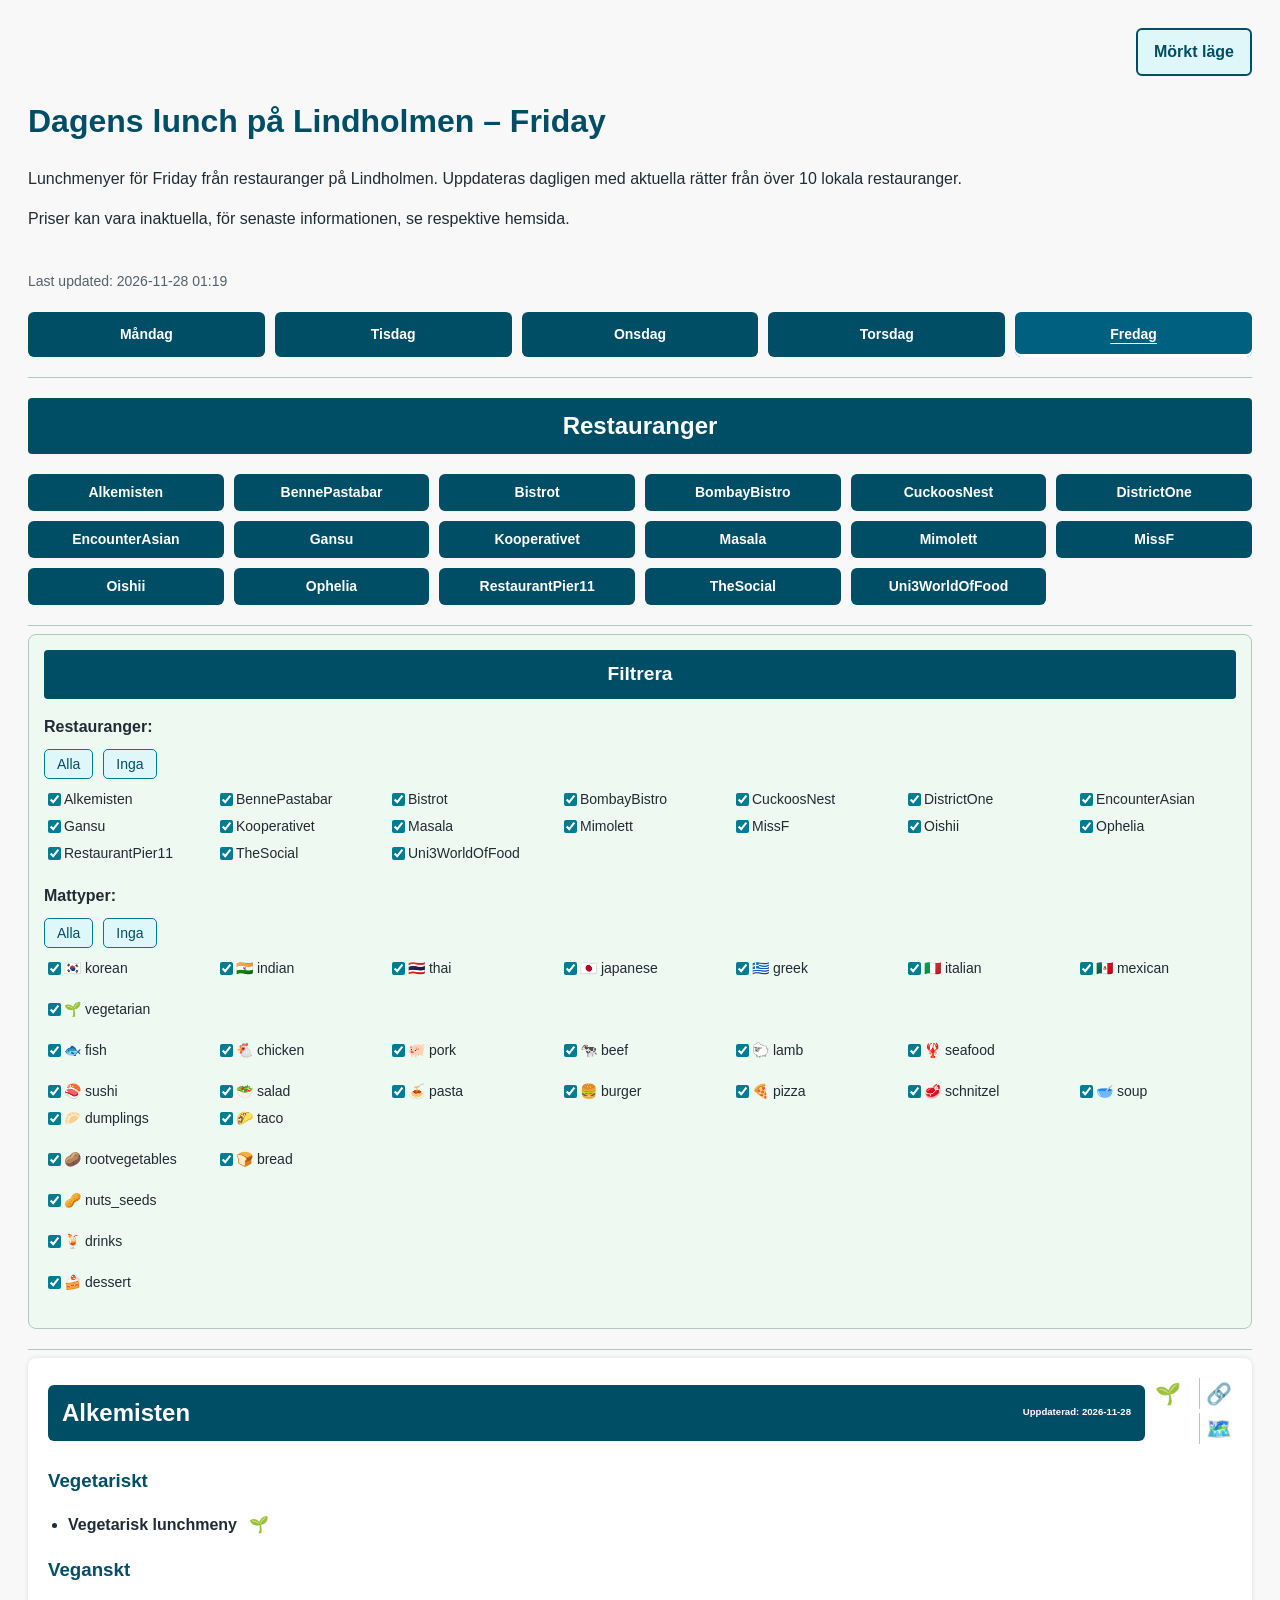
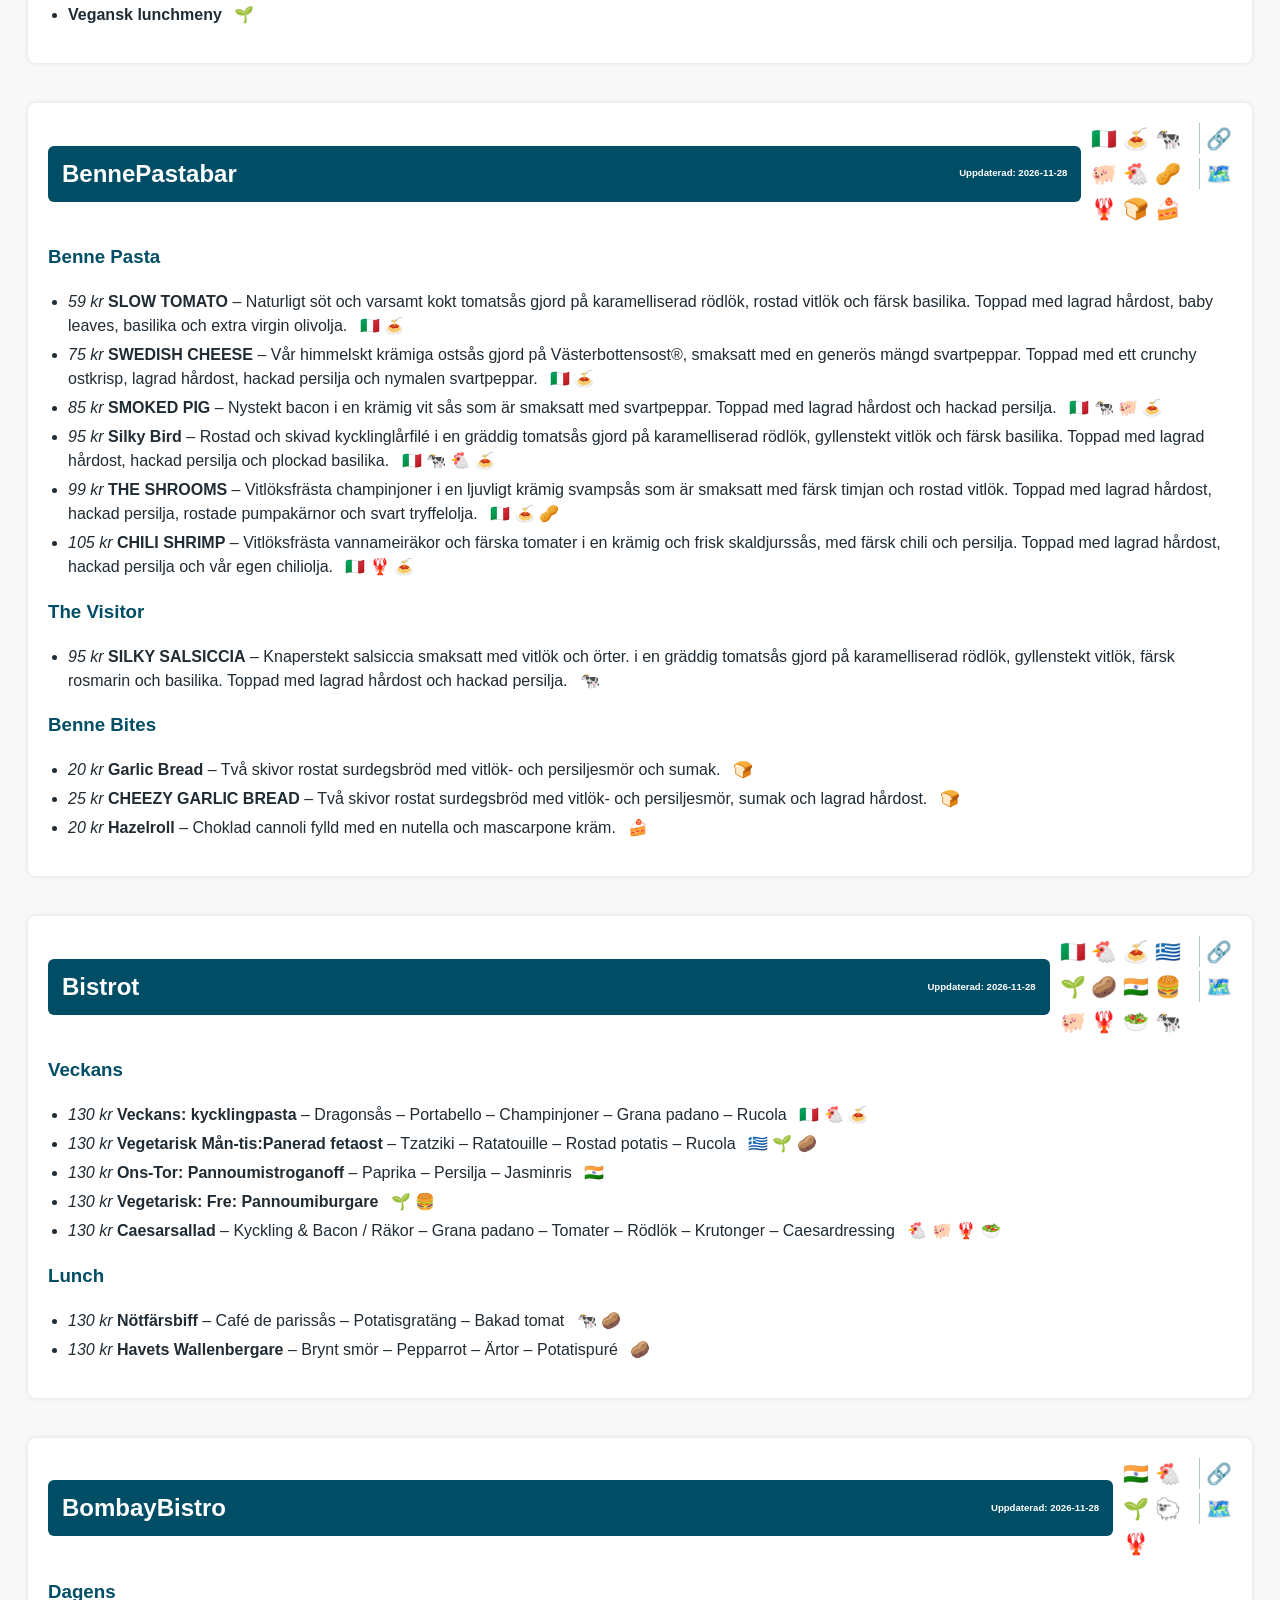
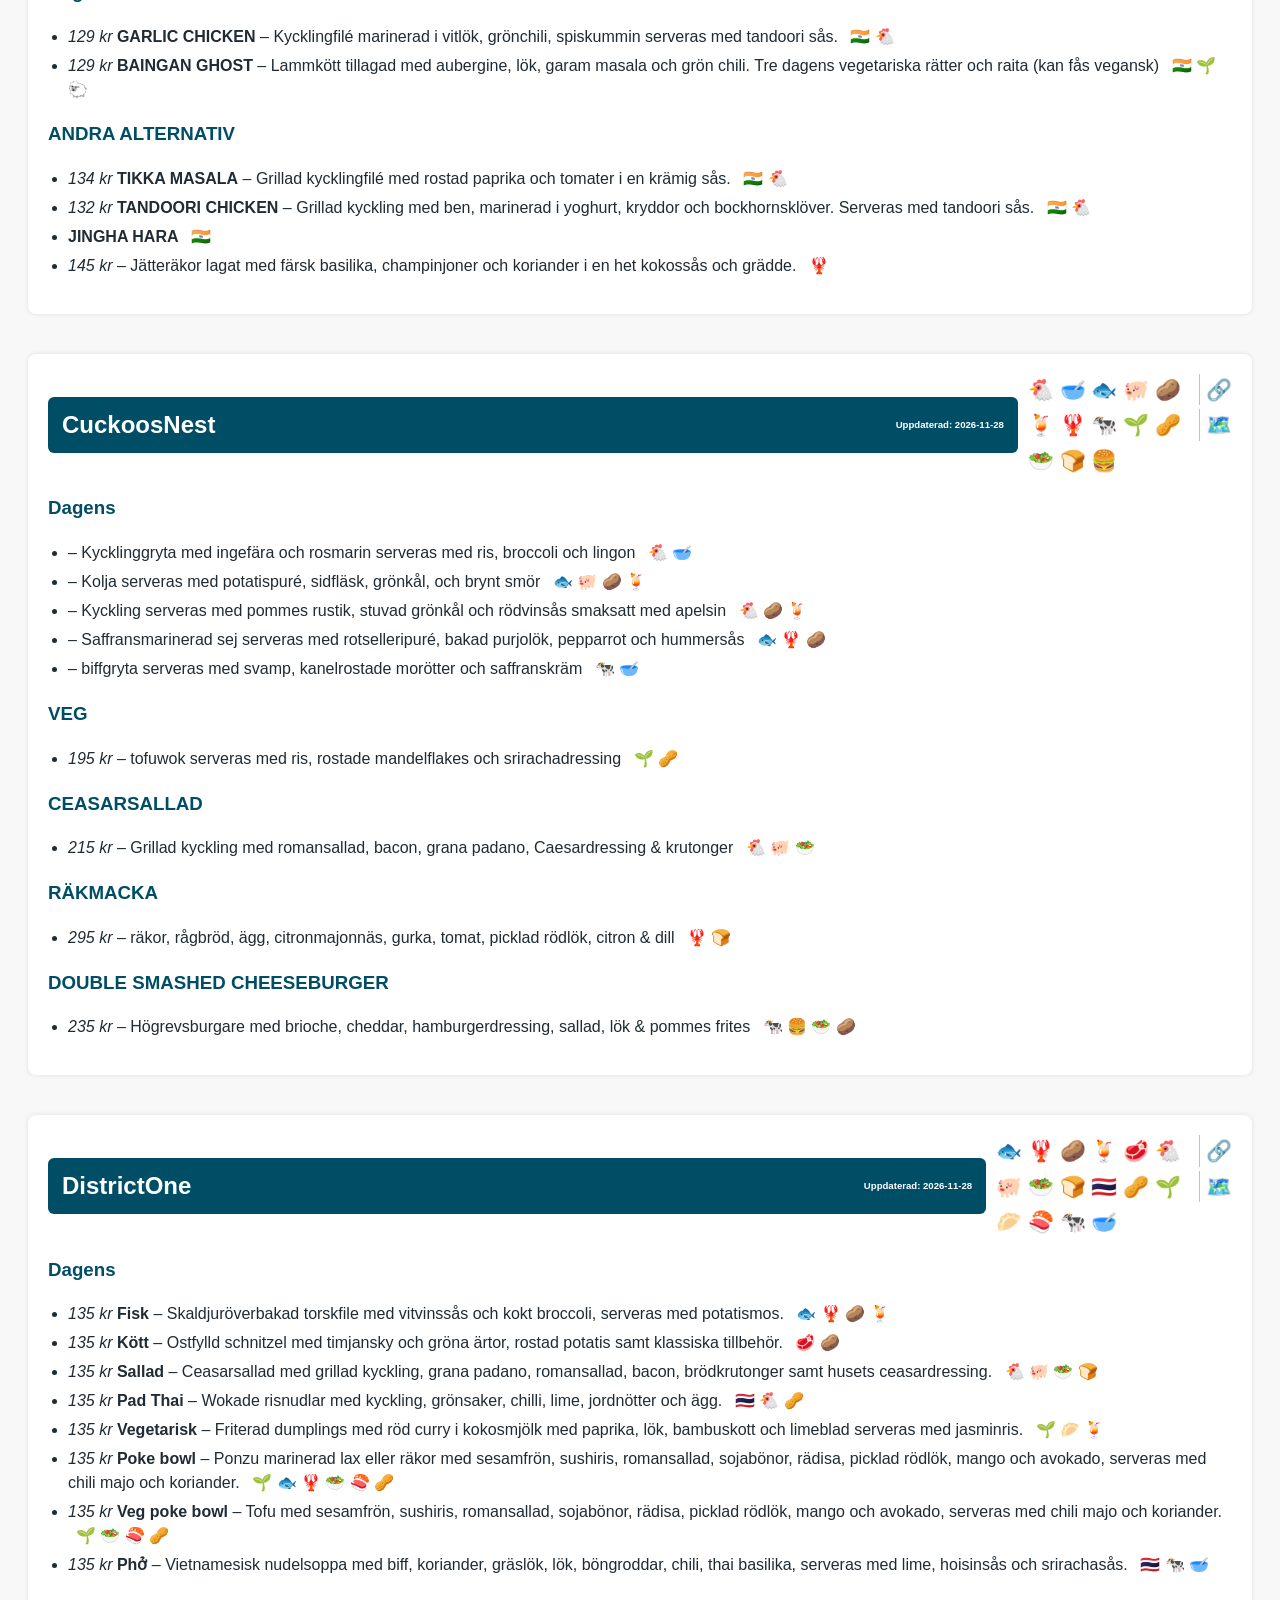
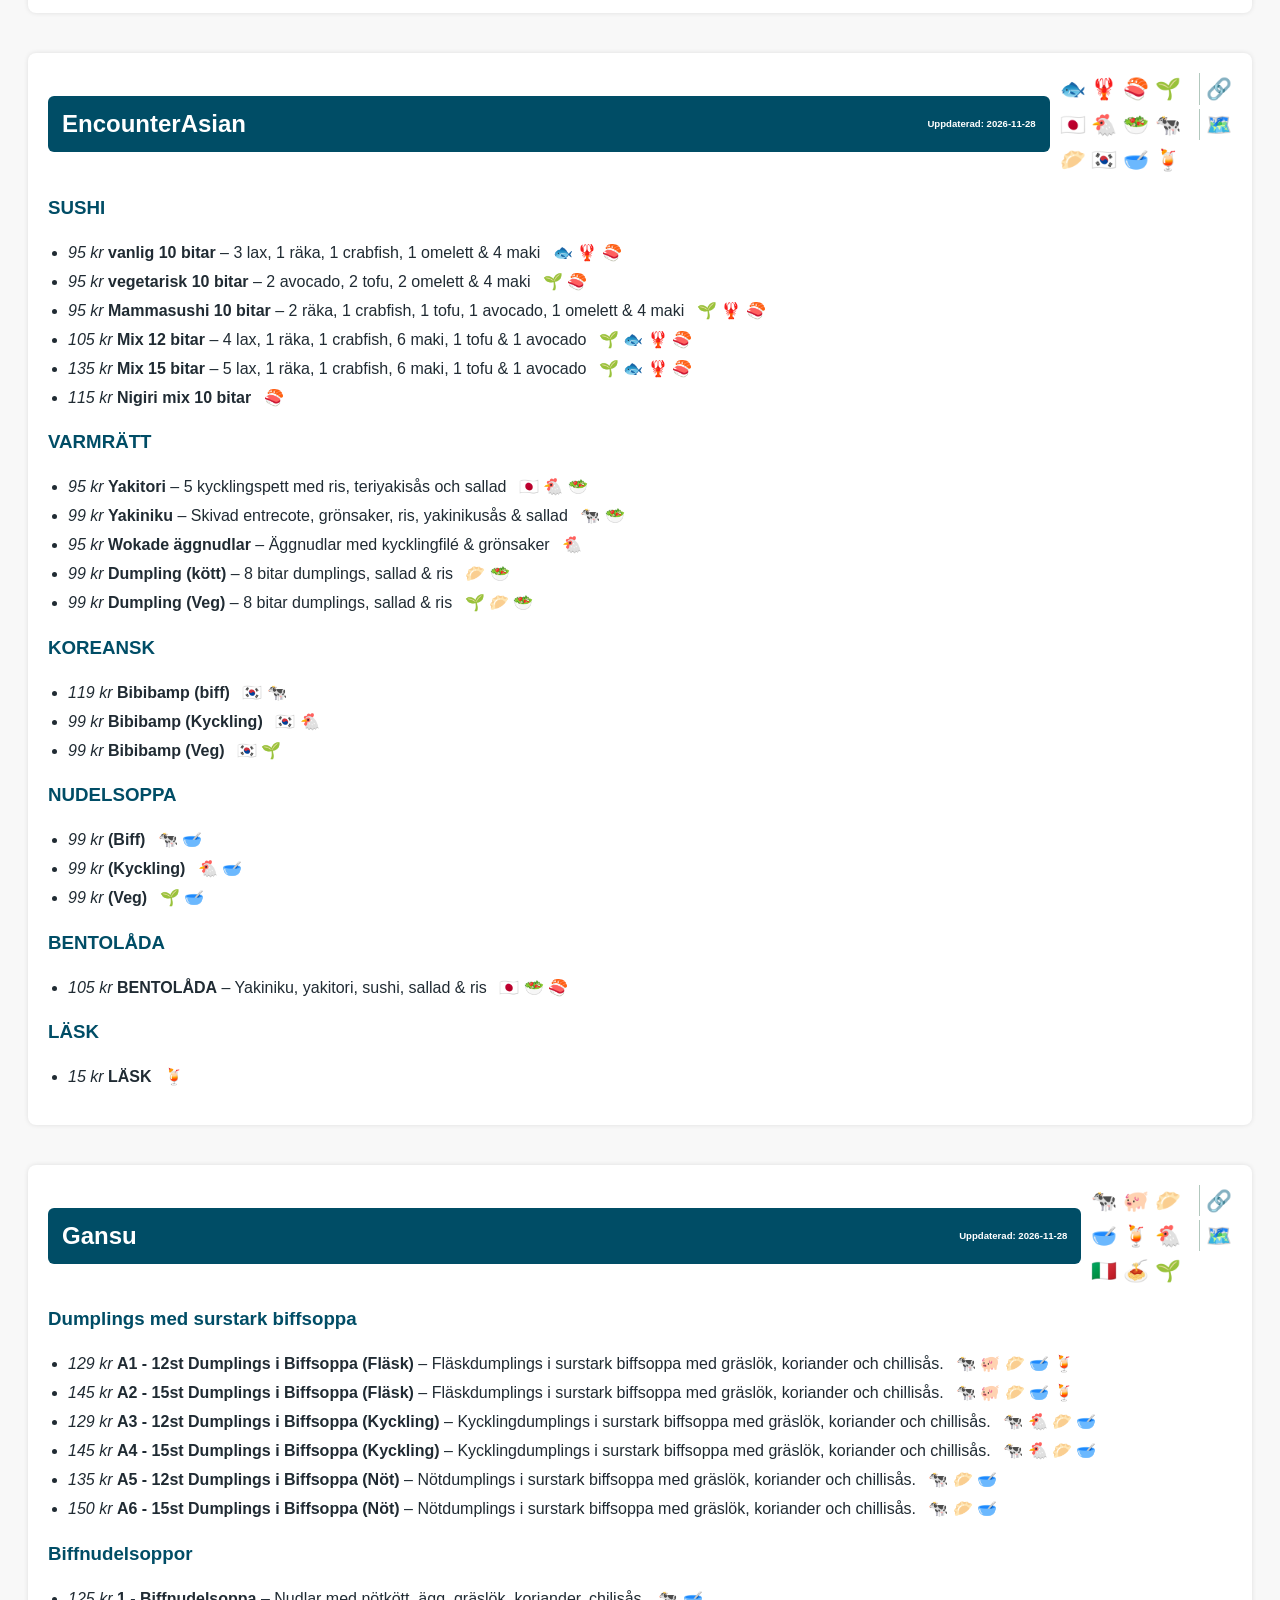
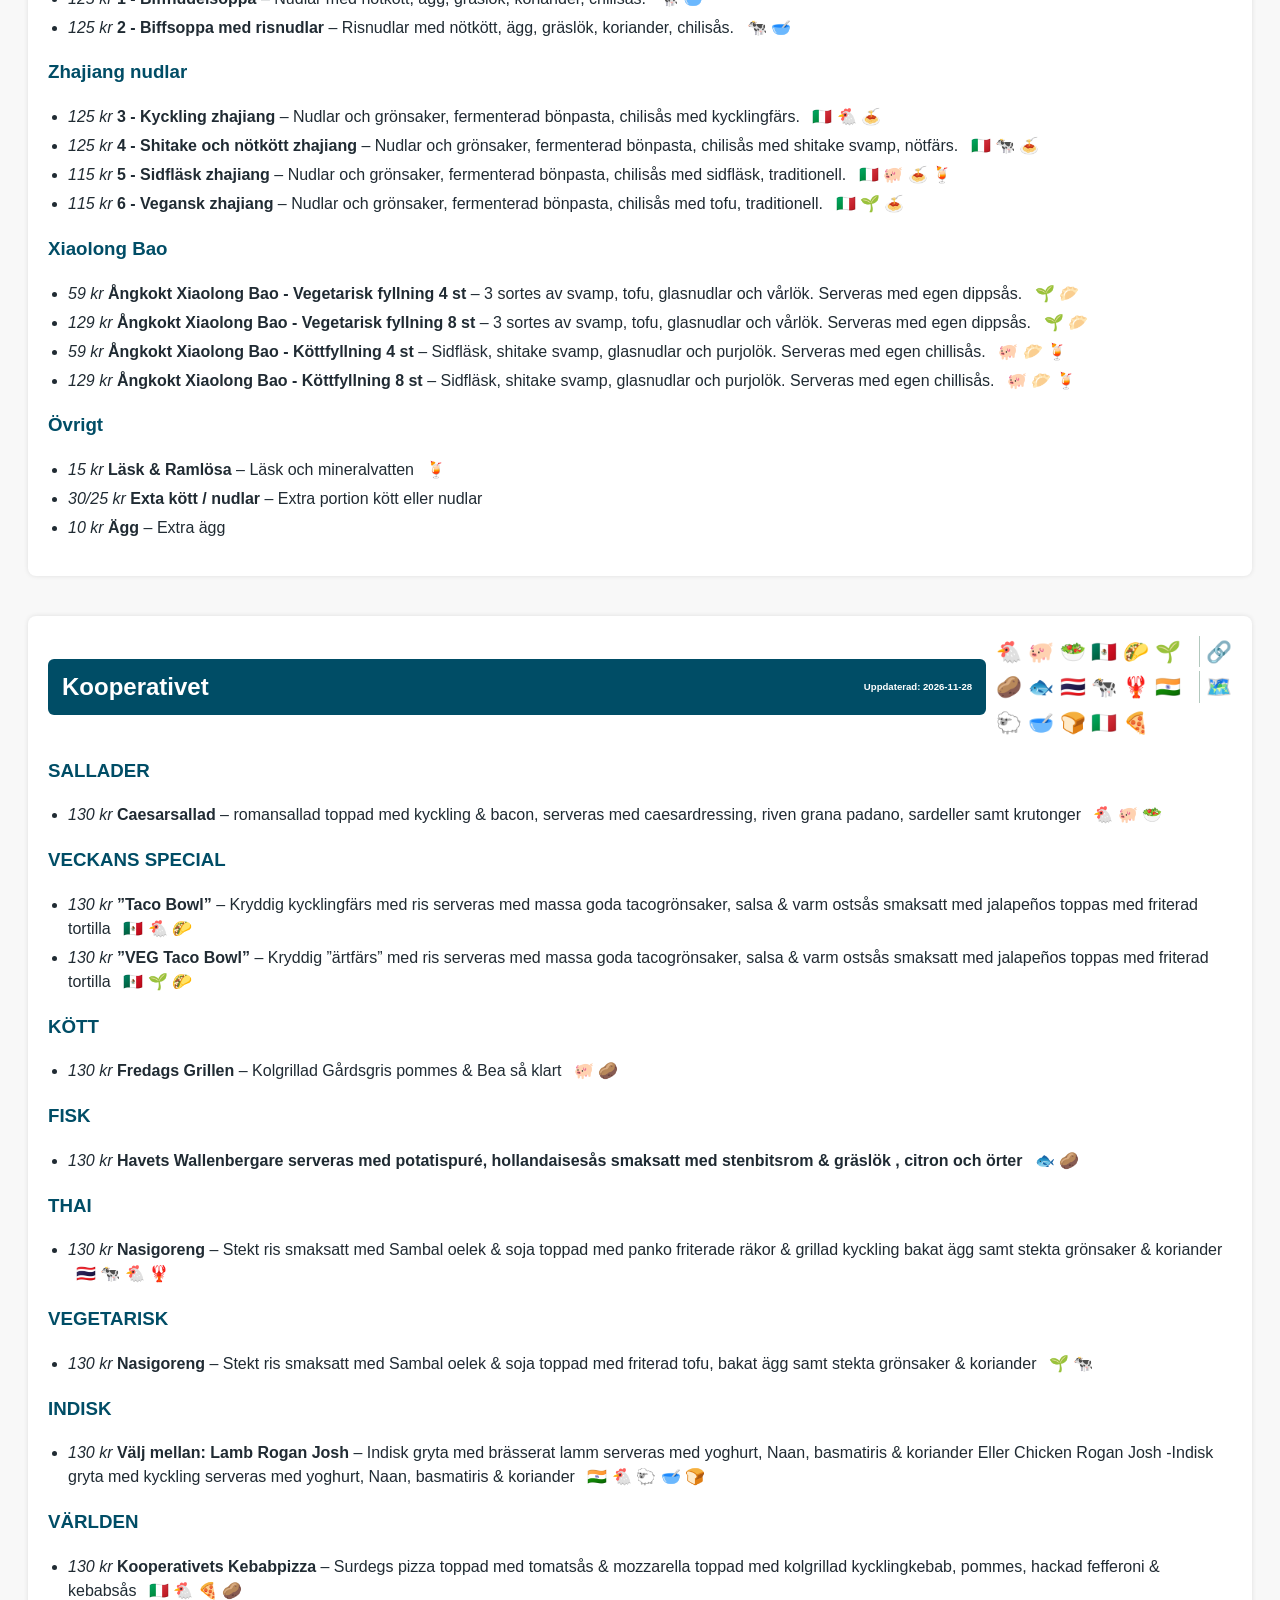
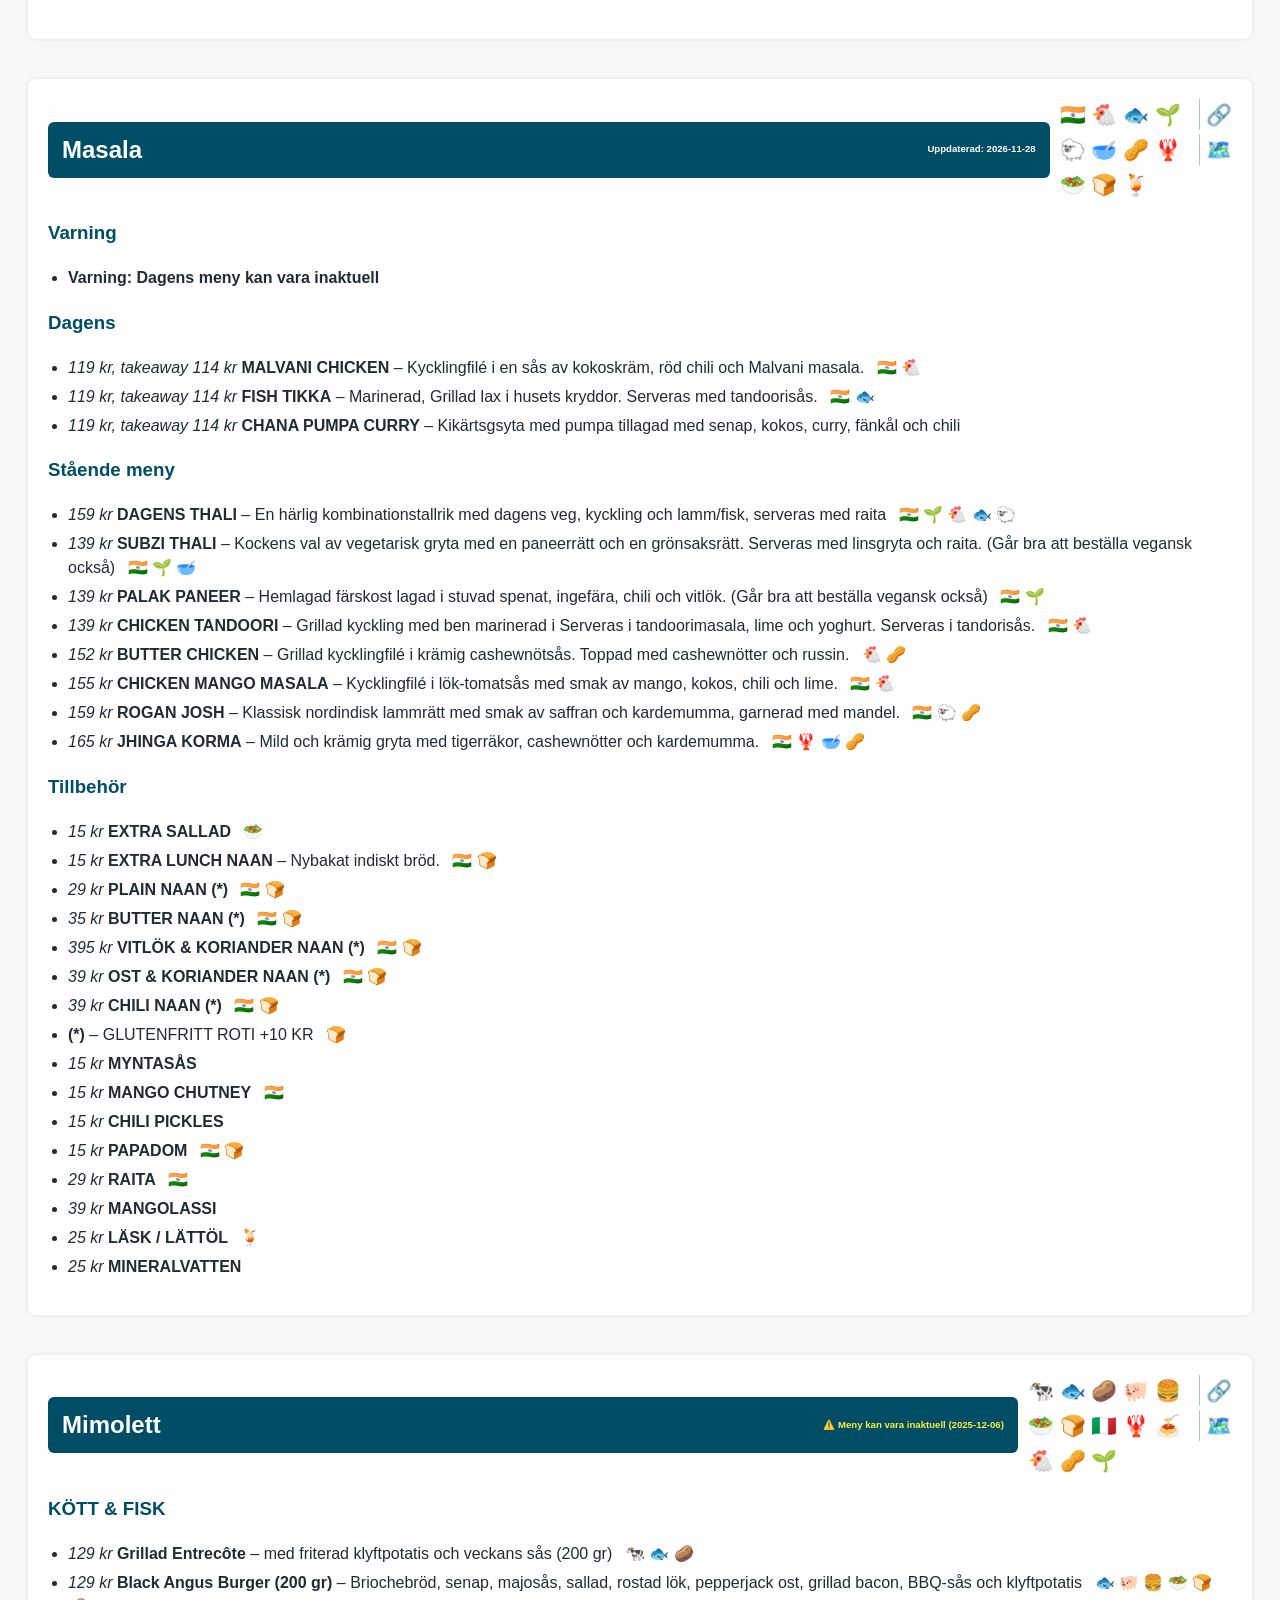
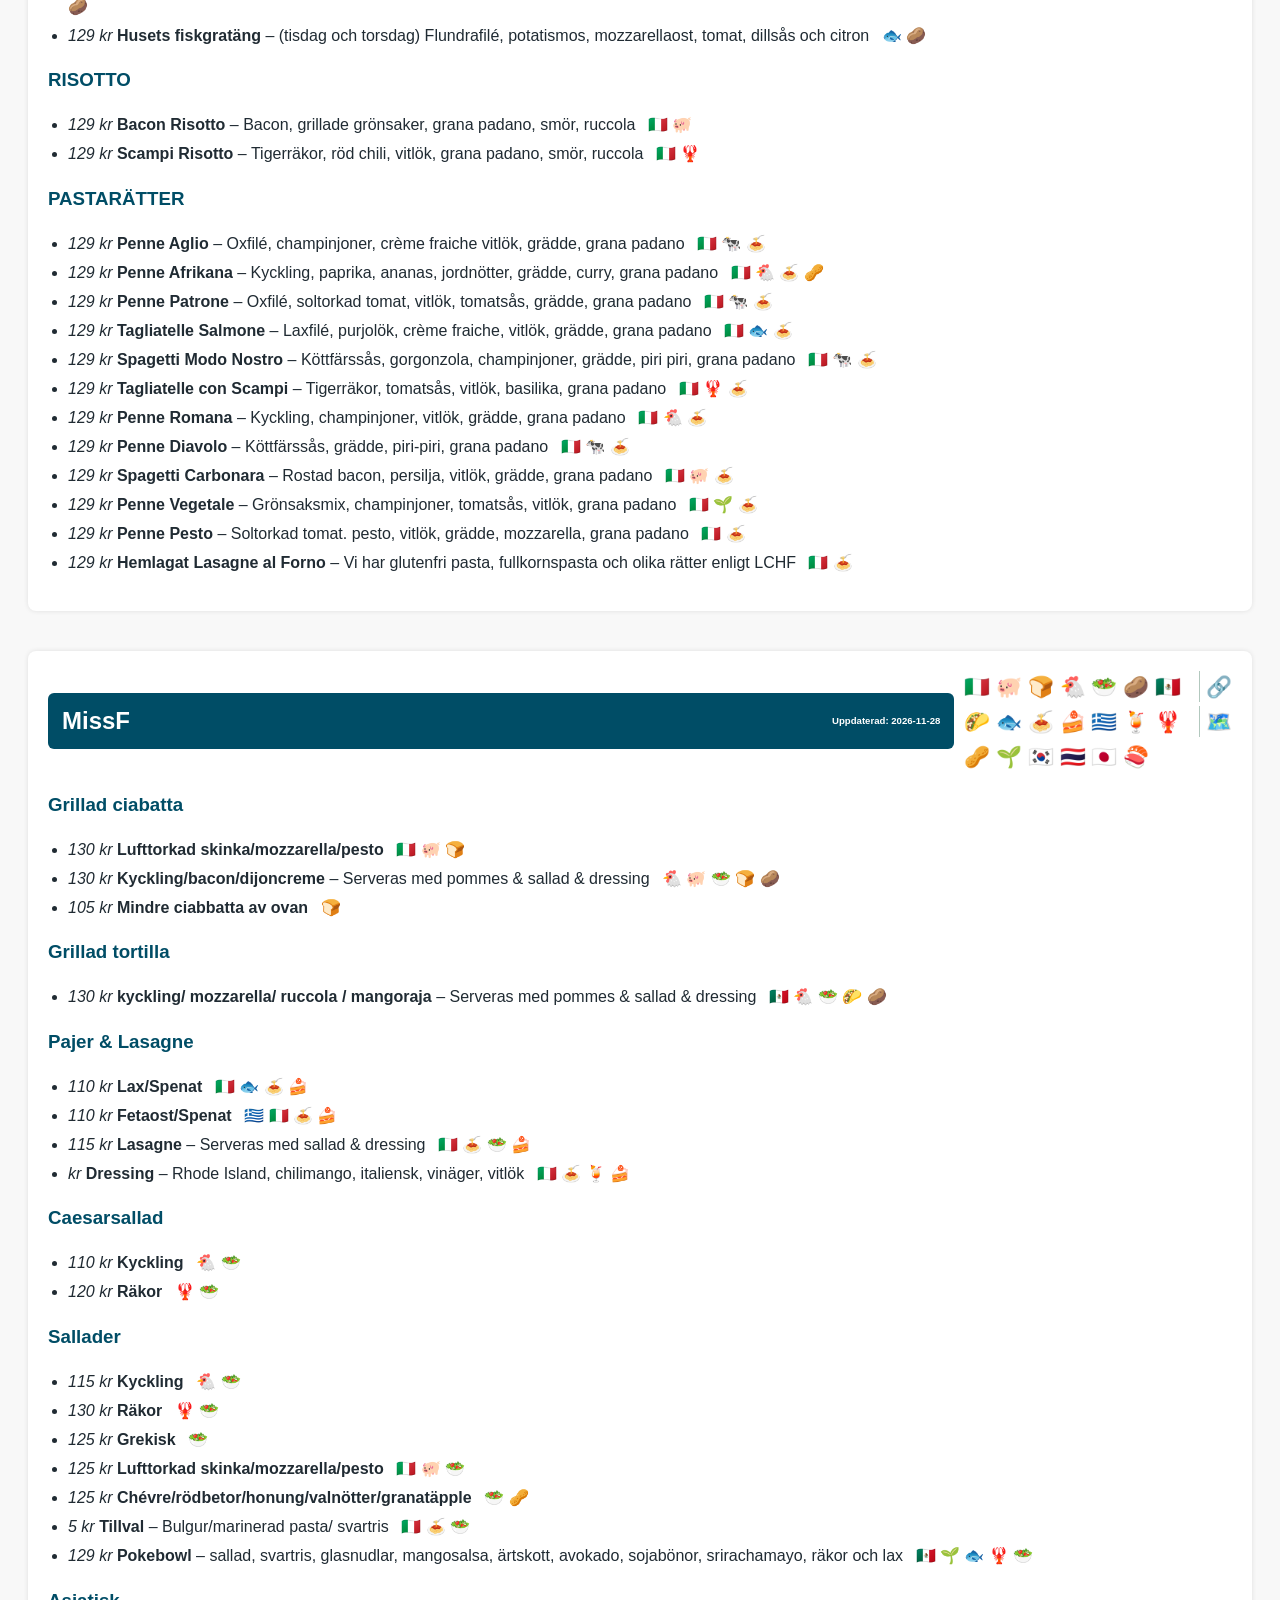
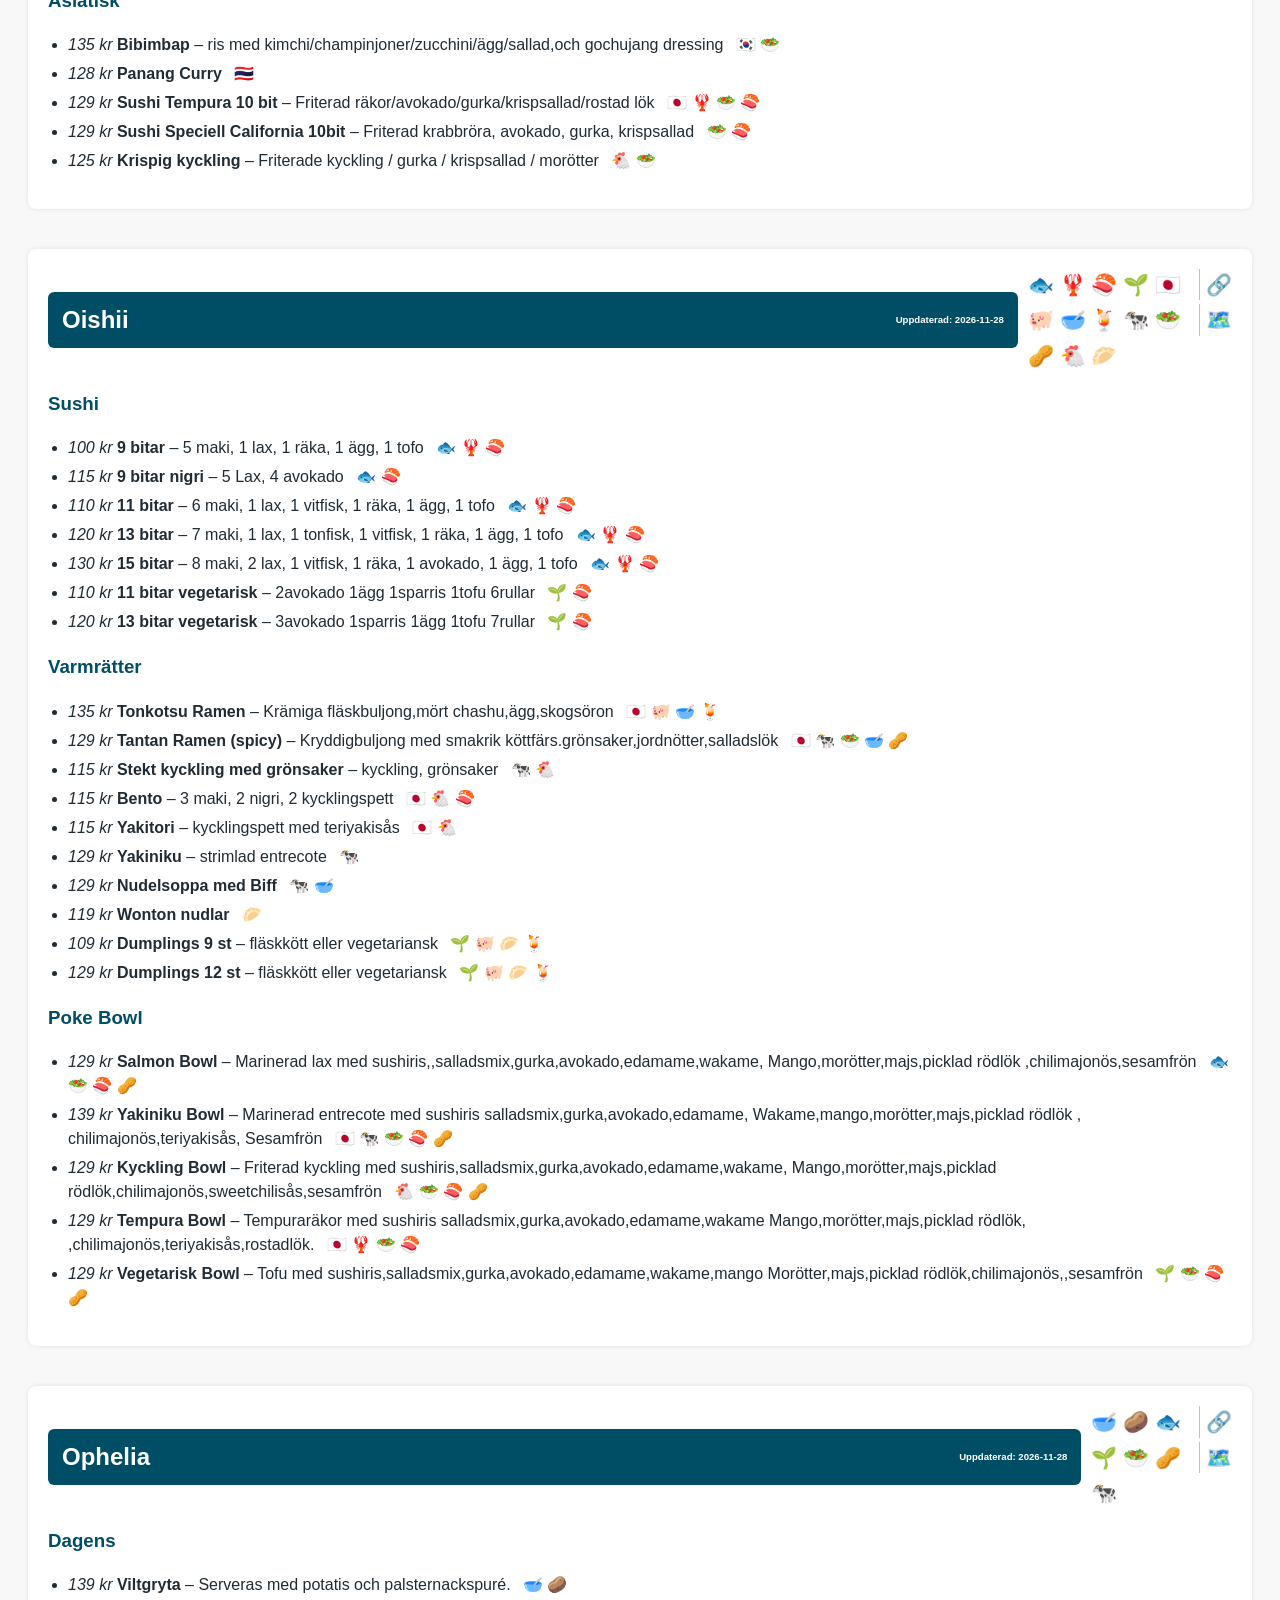
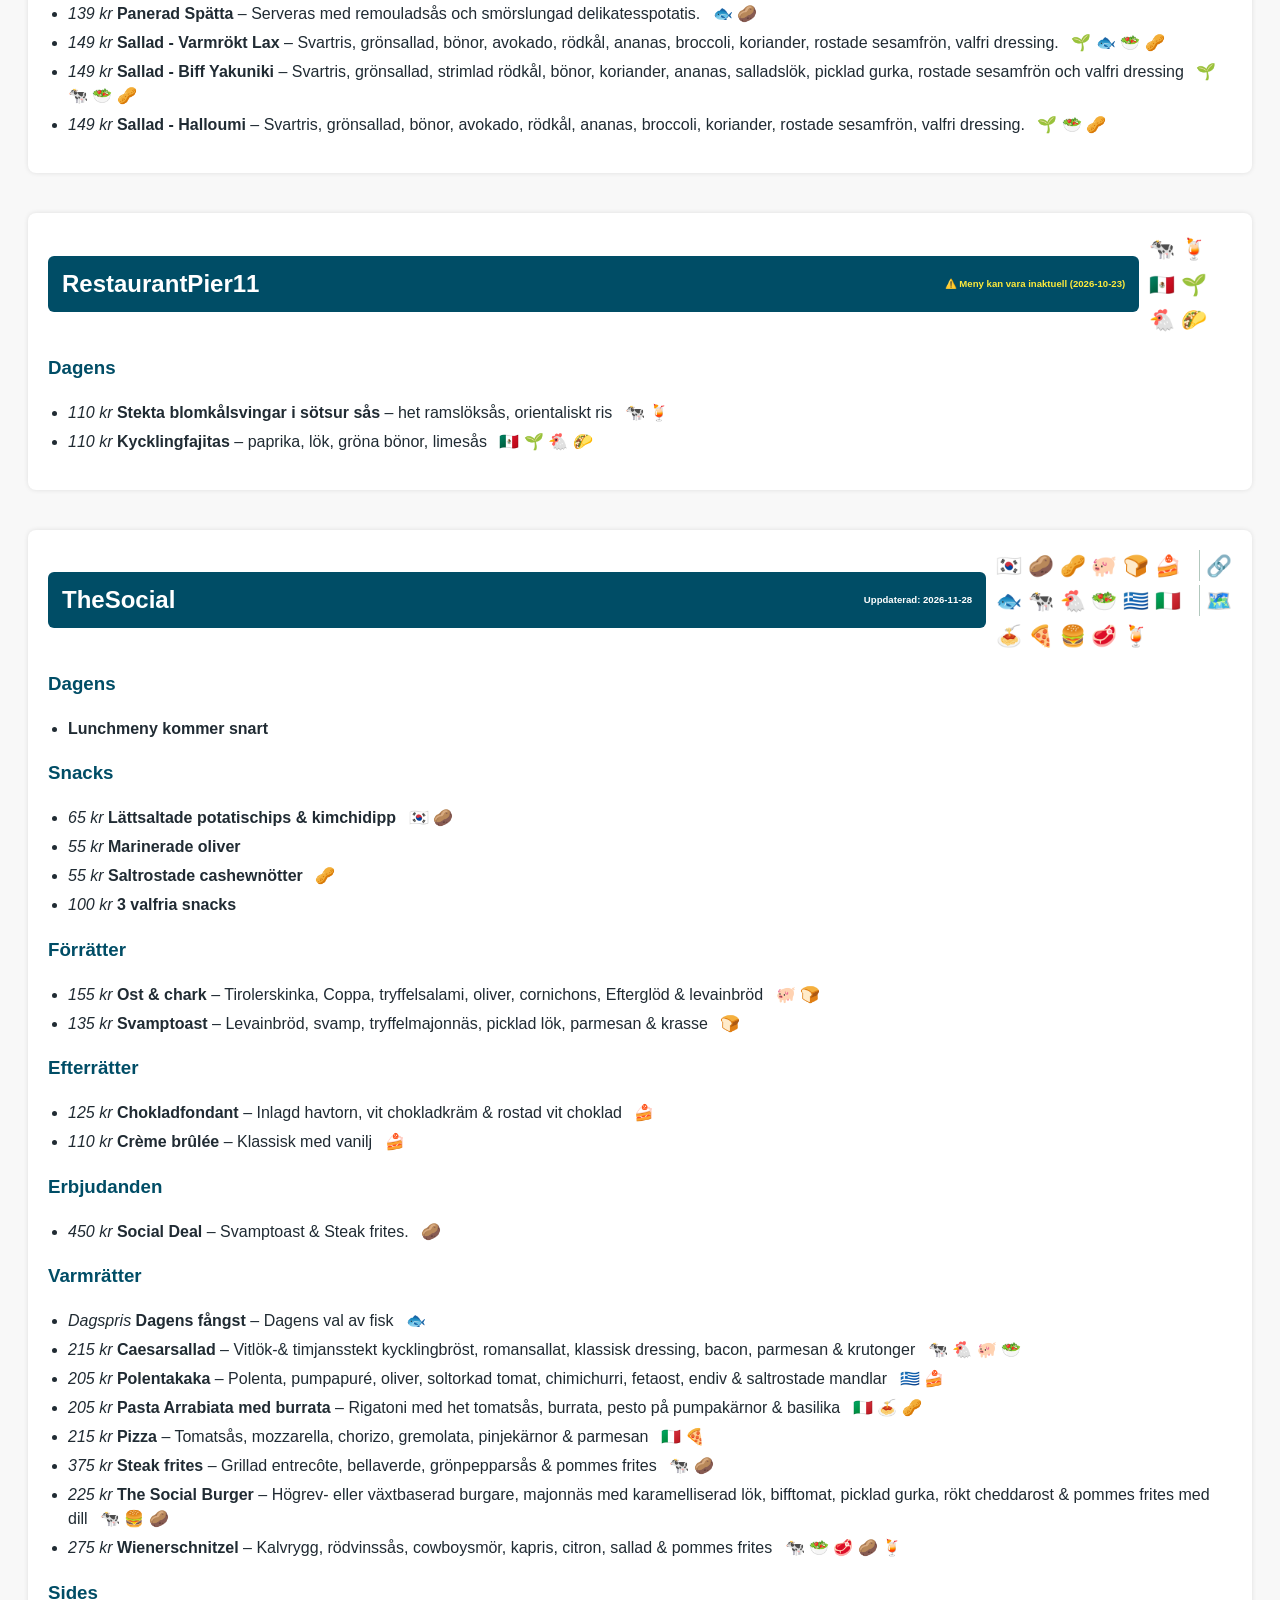
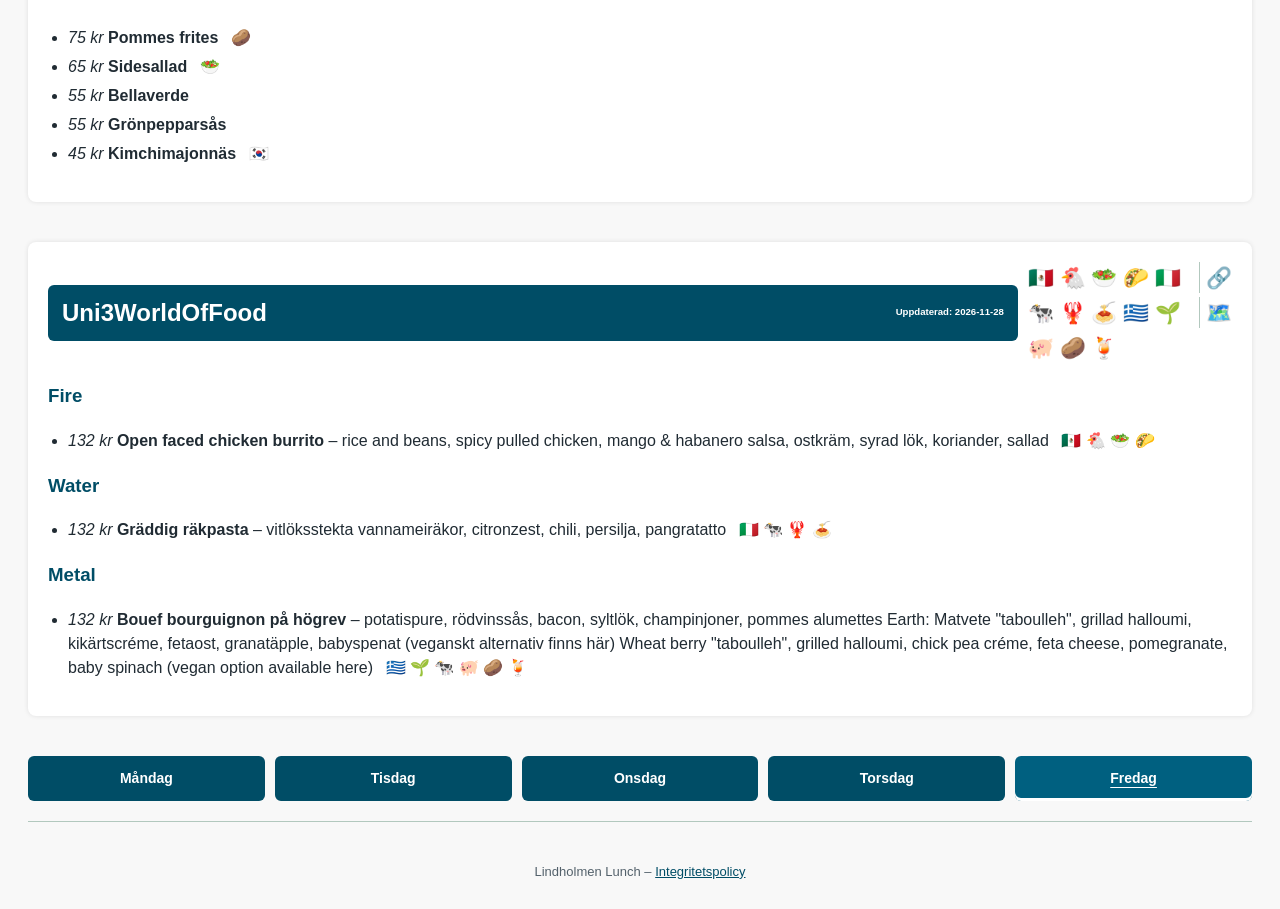
==== commit 8d756d6b: "Improve wrapping and space usage" ====
--- a/docs/lunch_friday.html
+++ b/docs/lunch_friday.html
@@ -43,7 +43,6 @@
         font-family: Arial, sans-serif;
         background: var(--page-bg);
         padding: 20px;
-        max-width: 80%
     }
 
     .restaurant {
@@ -129,16 +128,26 @@
     }
 
     .menu-header-grid {
-        display: grid;
-        grid-template-areas:
-            "name emojis1 link1"
-            "name emojis2 link2"
-            "name emojis3 link3";
-        grid-template-columns: 1fr auto auto;
+        display: flex;
+        flex-wrap: wrap;
         gap: 4px 10px;
         align-items: center;
         margin-bottom: 10px;
-        border-collapse: separate;
+    }
+
+    .restaurant-details {
+        display: grid;
+        grid-template-areas:
+            "emojis1 link1"
+            "emojis2 link2"
+            "emojis3 link3";
+        grid-template-columns: minmax(0, 1fr) auto;
+        gap: 4px 10px;
+        align-items: center;
+        flex: 0 1 auto;
+        min-width: 0;
+        max-width: 100%;
+        margin-left: auto;
     }
 
     .menu-info {
@@ -199,14 +208,18 @@
 
     .emoji-row {
         font-size: 1.3em;
-        white-space: nowrap;
+        overflow-wrap: anywhere;
         text-align: left;
         padding-right: 1px;
         margin-right: 1px;
     }
 
     .restaurant-name {
-        grid-area: name;
+        flex: 1 1 auto;
+        flex-wrap: wrap;
+        min-width: 0;
+        max-width: 100%;
+        box-sizing: border-box;
         font-size: 1.5em;
         font-weight: bold;
         background: var(--button-bg);
@@ -224,12 +237,14 @@
 
     .restaurant-title {
         font-size: 1em;
+        min-width: 0;
+        overflow-wrap: anywhere;
     }
 
     .restaurant-stale {
         font-size: 0.4em;
         opacity: 1;
-        white-space: nowrap;
+        overflow-wrap: anywhere;
     }
 
     .restaurant-stale.stale {
@@ -240,27 +255,27 @@
         background: var(--button-hover);
     }
 
-    .emoji-row:nth-child(2) {
+    .restaurant-details > .emoji-row:nth-child(1) {
         grid-area: emojis1;
     }
 
-    .emoji-row:nth-child(3) {
+    .restaurant-details > .emoji-row:nth-child(2) {
         grid-area: emojis2;
     }
 
-    .emoji-row:nth-child(4) {
+    .restaurant-details > .emoji-row:nth-child(3) {
         grid-area: emojis3;
     }
 
-    .icon-link:nth-of-type(1) {
+    .restaurant-details > .icon-link:nth-child(4) {
         grid-area: link1;
     }
 
-    .icon-link:nth-of-type(2) {
+    .restaurant-details > .icon-link:nth-child(5) {
         grid-area: link2;
     }
 
-    .icon-link:nth-of-type(3) {
+    .restaurant-details > .icon-link:nth-child(6) {
         grid-area: link3;
     }
 
@@ -652,6 +667,7 @@
             
             
             
+            <div class="restaurant-details">
             <div class="emoji-row">🌱</div>
             <div class="emoji-row"></div>
             <div class="emoji-row"></div>
@@ -664,6 +680,7 @@
                 
                 <a href="https://maps.google.com/?q=Alkemisten+Lindholmen" target="_blank" title="Google Maps">🗺️</a>
                 
+            </div>
             </div>
         </div>
         <div class="menu-content" id="Alkemisten_menu" style="display: block;">
@@ -844,6 +861,7 @@
             
             
             
+            <div class="restaurant-details">
             <div class="emoji-row">🇮🇹 🍝 🐄</div>
             <div class="emoji-row">🐖 🐔 🥜</div>
             <div class="emoji-row">🦞 🍞 🍰</div>
@@ -856,6 +874,7 @@
                 
                 <a href="https://maps.google.com/?q=Benne+Pastabar+Lindholmen" target="_blank" title="Google Maps">🗺️</a>
                 
+            </div>
             </div>
         </div>
         <div class="menu-content" id="BennePastabar_menu" style="display: block;">
@@ -1186,6 +1205,7 @@
             
             
             
+            <div class="restaurant-details">
             <div class="emoji-row">🇮🇹 🐔 🍝 🇬🇷</div>
             <div class="emoji-row">🌱 🥔 🇮🇳 🍔</div>
             <div class="emoji-row">🐖 🦞 🥗 🐄</div>
@@ -1198,6 +1218,7 @@
                 
                 <a href="https://maps.google.com/?q=Bistrot+Lindholmen" target="_blank" title="Google Maps">🗺️</a>
                 
+            </div>
             </div>
         </div>
         <div class="menu-content" id="Bistrot_menu" style="display: block;">
@@ -1432,6 +1453,7 @@
             
             
             
+            <div class="restaurant-details">
             <div class="emoji-row">🇮🇳 🐔</div>
             <div class="emoji-row">🌱 🐑</div>
             <div class="emoji-row">🦞</div>
@@ -1444,6 +1466,7 @@
                 
                 <a href="https://maps.google.com/?q=Bombay+Bistro+Lindholmen" target="_blank" title="Google Maps">🗺️</a>
                 
+            </div>
             </div>
         </div>
         <div class="menu-content" id="BombayBistro_menu" style="display: block;">
@@ -1717,6 +1740,7 @@
             
             
             
+            <div class="restaurant-details">
             <div class="emoji-row">🐔 🥣 🐟 🐖 🥔</div>
             <div class="emoji-row">🍹 🦞 🐄 🌱 🥜</div>
             <div class="emoji-row">🥗 🍞 🍔</div>
@@ -1729,6 +1753,7 @@
                 
                 <a href="https://maps.google.com/?q=Cuckoo's+Nest+Lindholmen" target="_blank" title="Google Maps">🗺️</a>
                 
+            </div>
             </div>
         </div>
         <div class="menu-content" id="CuckoosNest_menu" style="display: block;">
@@ -2112,6 +2137,7 @@
             
             
             
+            <div class="restaurant-details">
             <div class="emoji-row">🐟 🦞 🥔 🍹 🥩 🐔</div>
             <div class="emoji-row">🐖 🥗 🍞 🇹🇭 🥜 🌱</div>
             <div class="emoji-row">🥟 🍣 🐄 🥣</div>
@@ -2124,6 +2150,7 @@
                 
                 <a href="https://maps.google.com/?q=District+One+Lindholmen" target="_blank" title="Google Maps">🗺️</a>
                 
+            </div>
             </div>
         </div>
         <div class="menu-content" id="DistrictOne_menu" style="display: block;">
@@ -2532,6 +2559,7 @@
             
             
             
+            <div class="restaurant-details">
             <div class="emoji-row">🐟 🦞 🍣 🌱</div>
             <div class="emoji-row">🇯🇵 🐔 🥗 🐄</div>
             <div class="emoji-row">🥟 🇰🇷 🥣 🍹</div>
@@ -2544,6 +2572,7 @@
                 
                 <a href="https://maps.google.com/?q=Encounter+Asian+Lindholmen" target="_blank" title="Google Maps">🗺️</a>
                 
+            </div>
             </div>
         </div>
         <div class="menu-content" id="EncounterAsian_menu" style="display: block;">
@@ -3199,6 +3228,7 @@
             
             
             
+            <div class="restaurant-details">
             <div class="emoji-row">🐄 🐖 🥟</div>
             <div class="emoji-row">🥣 🍹 🐔</div>
             <div class="emoji-row">🇮🇹 🍝 🌱</div>
@@ -3211,6 +3241,7 @@
                 
                 <a href="https://maps.google.com/?q=Gansu+Lindholmen" target="_blank" title="Google Maps">🗺️</a>
                 
+            </div>
             </div>
         </div>
         <div class="menu-content" id="Gansu_menu" style="display: block;">
@@ -3791,6 +3822,7 @@
             
             
             
+            <div class="restaurant-details">
             <div class="emoji-row">🐔 🐖 🥗 🇲🇽 🌮 🌱</div>
             <div class="emoji-row">🥔 🐟 🇹🇭 🐄 🦞 🇮🇳</div>
             <div class="emoji-row">🐑 🥣 🍞 🇮🇹 🍕</div>
@@ -3803,6 +3835,7 @@
                 
                 <a href="https://maps.google.com/?q=Kooperativet+Lindholmen" target="_blank" title="Google Maps">🗺️</a>
                 
+            </div>
             </div>
         </div>
         <div class="menu-content" id="Kooperativet_menu" style="display: block;">
@@ -4294,6 +4327,7 @@
             
             
             
+            <div class="restaurant-details">
             <div class="emoji-row">🇮🇳 🐔 🐟 🌱</div>
             <div class="emoji-row">🐑 🥣 🥜 🦞</div>
             <div class="emoji-row">🥗 🍞 🍹</div>
@@ -4306,6 +4340,7 @@
                 
                 <a href="https://maps.google.com/?q=Masala+Kitchen+Lindholmen" target="_blank" title="Google Maps">🗺️</a>
                 
+            </div>
             </div>
         </div>
         <div class="menu-content" id="Masala_menu" style="display: block;">
@@ -5060,6 +5095,7 @@
             
             
             
+            <div class="restaurant-details">
             <div class="emoji-row">🐄 🐟 🥔 🐖 🍔</div>
             <div class="emoji-row">🥗 🍞 🇮🇹 🦞 🍝</div>
             <div class="emoji-row">🐔 🥜 🌱</div>
@@ -5072,6 +5108,7 @@
                 
                 <a href="https://maps.google.com/?q=Mimolett+Lindholmen" target="_blank" title="Google Maps">🗺️</a>
                 
+            </div>
             </div>
         </div>
         <div class="menu-content" id="Mimolett_menu" style="display: block;">
@@ -5749,6 +5786,7 @@
             
             
             
+            <div class="restaurant-details">
             <div class="emoji-row">🇮🇹 🐖 🍞 🐔 🥗 🥔 🇲🇽</div>
             <div class="emoji-row">🌮 🐟 🍝 🍰 🇬🇷 🍹 🦞</div>
             <div class="emoji-row">🥜 🌱 🇰🇷 🇹🇭 🇯🇵 🍣</div>
@@ -5761,6 +5799,7 @@
                 
                 <a href="https://maps.google.com/?q=Miss+F+Lindholmen" target="_blank" title="Google Maps">🗺️</a>
                 
+            </div>
             </div>
         </div>
         <div class="menu-content" id="MissF_menu" style="display: block;">
@@ -6558,6 +6597,7 @@
             
             
             
+            <div class="restaurant-details">
             <div class="emoji-row">🐟 🦞 🍣 🌱 🇯🇵</div>
             <div class="emoji-row">🐖 🥣 🍹 🐄 🥗</div>
             <div class="emoji-row">🥜 🐔 🥟</div>
@@ -6570,6 +6610,7 @@
                 
                 <a href="https://maps.google.com/?q=Oishii+Lindholmen" target="_blank" title="Google Maps">🗺️</a>
                 
+            </div>
             </div>
         </div>
         <div class="menu-content" id="Oishii_menu" style="display: block;">
@@ -7152,6 +7193,7 @@
             
             
             
+            <div class="restaurant-details">
             <div class="emoji-row">🥣 🥔 🐟</div>
             <div class="emoji-row">🌱 🥗 🥜</div>
             <div class="emoji-row">🐄</div>
@@ -7164,6 +7206,7 @@
                 
                 <a href="https://maps.google.com/?q=Restaurang+Ophelia+Lindholmen" target="_blank" title="Google Maps">🗺️</a>
                 
+            </div>
             </div>
         </div>
         <div class="menu-content" id="Ophelia_menu" style="display: block;">
@@ -7338,6 +7381,7 @@
             
             
             
+            <div class="restaurant-details">
             <div class="emoji-row">🐄 🍹</div>
             <div class="emoji-row">🇲🇽 🌱</div>
             <div class="emoji-row">🐔 🌮</div>
@@ -7346,6 +7390,7 @@
             </div>
             <div class="icon-link">
                 
+            </div>
             </div>
         </div>
         <div class="menu-content" id="RestaurantPier11_menu" style="display: block;">
@@ -7605,6 +7650,7 @@
             
             
             
+            <div class="restaurant-details">
             <div class="emoji-row">🇰🇷 🥔 🥜 🐖 🍞 🍰</div>
             <div class="emoji-row">🐟 🐄 🐔 🥗 🇬🇷 🇮🇹</div>
             <div class="emoji-row">🍝 🍕 🍔 🥩 🍹</div>
@@ -7617,6 +7663,7 @@
                 
                 <a href="https://maps.google.com/?q=The+Social+Lindholmen" target="_blank" title="Google Maps">🗺️</a>
                 
+            </div>
             </div>
         </div>
         <div class="menu-content" id="TheSocial_menu" style="display: block;">
@@ -8161,6 +8208,7 @@
             
             
             
+            <div class="restaurant-details">
             <div class="emoji-row">🇲🇽 🐔 🥗 🌮 🇮🇹</div>
             <div class="emoji-row">🐄 🦞 🍝 🇬🇷 🌱</div>
             <div class="emoji-row">🐖 🥔 🍹</div>
@@ -8173,6 +8221,7 @@
                 
                 <a href="https://maps.google.com/?q=Uni3+World+of+Food+Lindholmen" target="_blank" title="Google Maps">🗺️</a>
                 
+            </div>
             </div>
         </div>
         <div class="menu-content" id="Uni3WorldOfFood_menu" style="display: block;">
--- a/docs/theme.css
+++ b/docs/theme.css
@@ -75,3 +75,7 @@
 .theme-toggle:hover { background: var(--control-hover); }
 .theme-toggle[aria-pressed="true"] { box-shadow: inset 0 -3px 0 var(--accent); }
 .last-updated, footer { color: var(--muted); }
+
+.menu-content {
+    overflow-wrap: anywhere;
+}
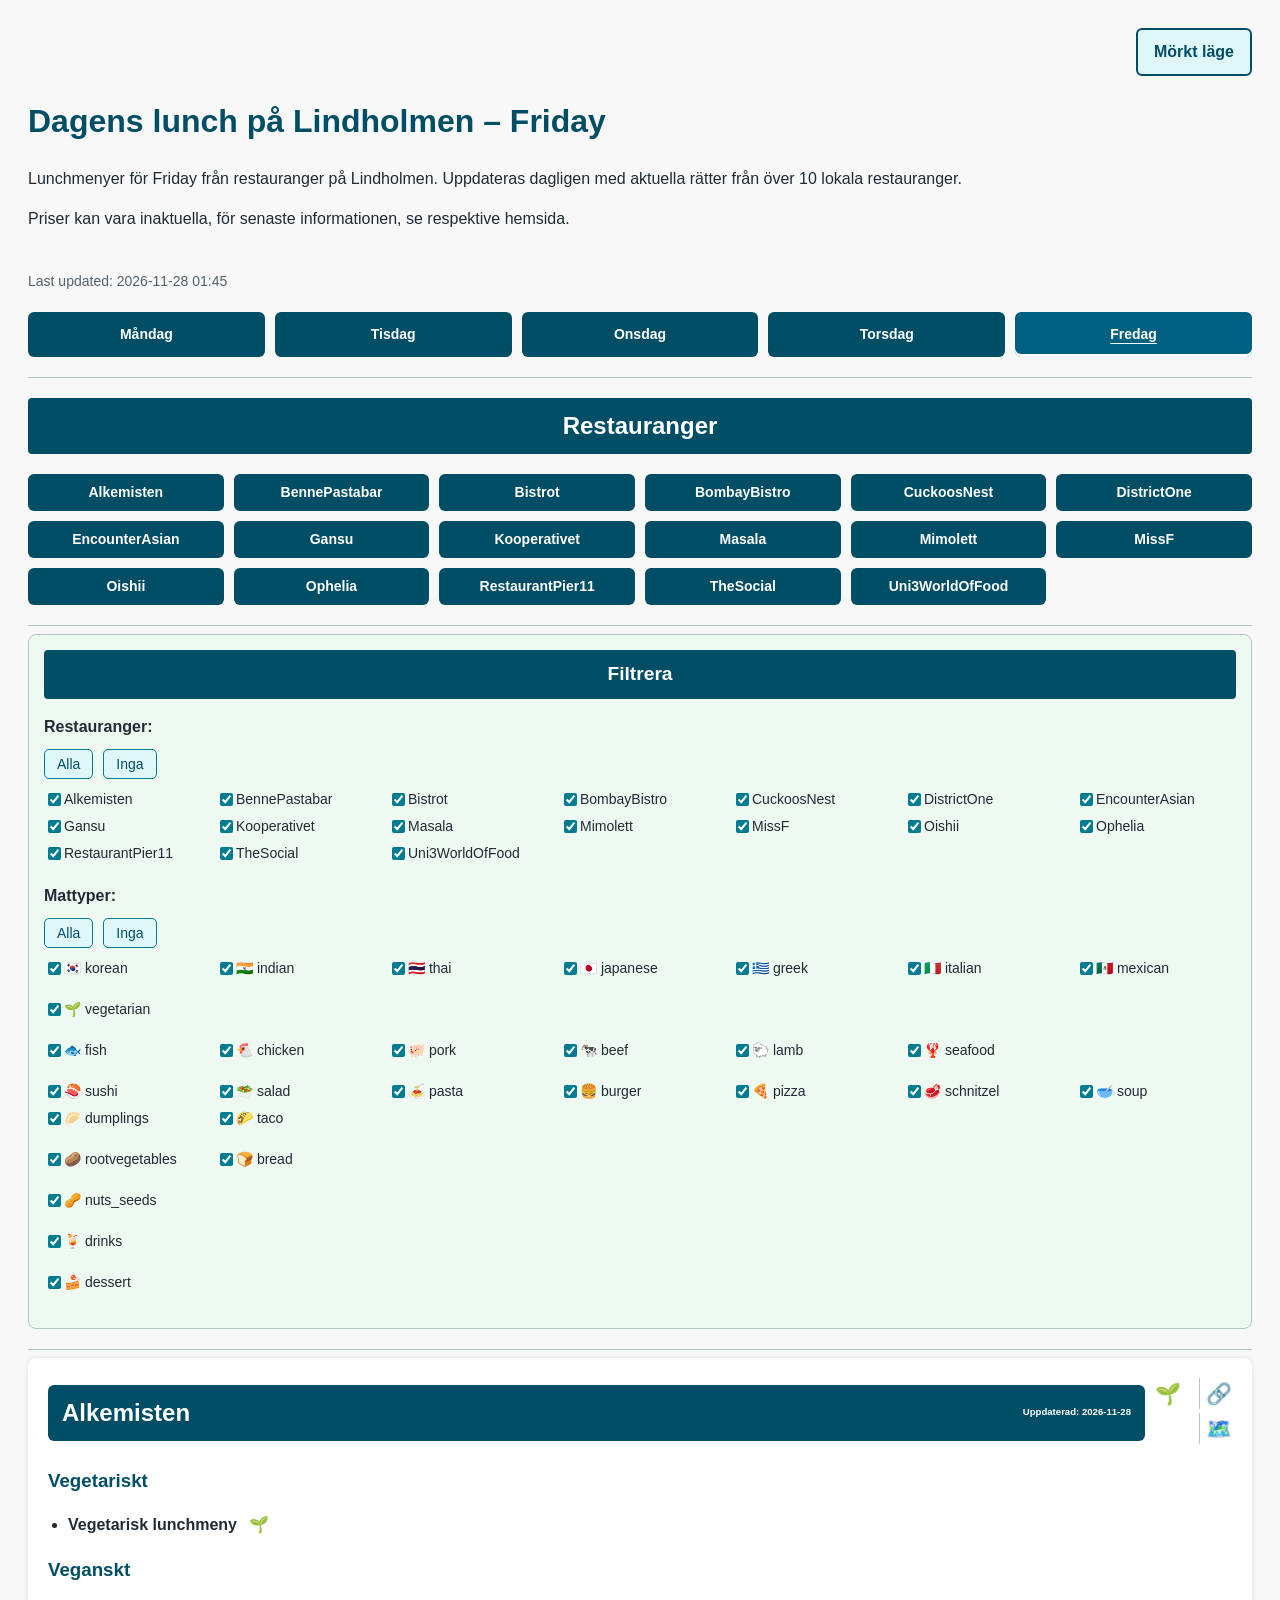
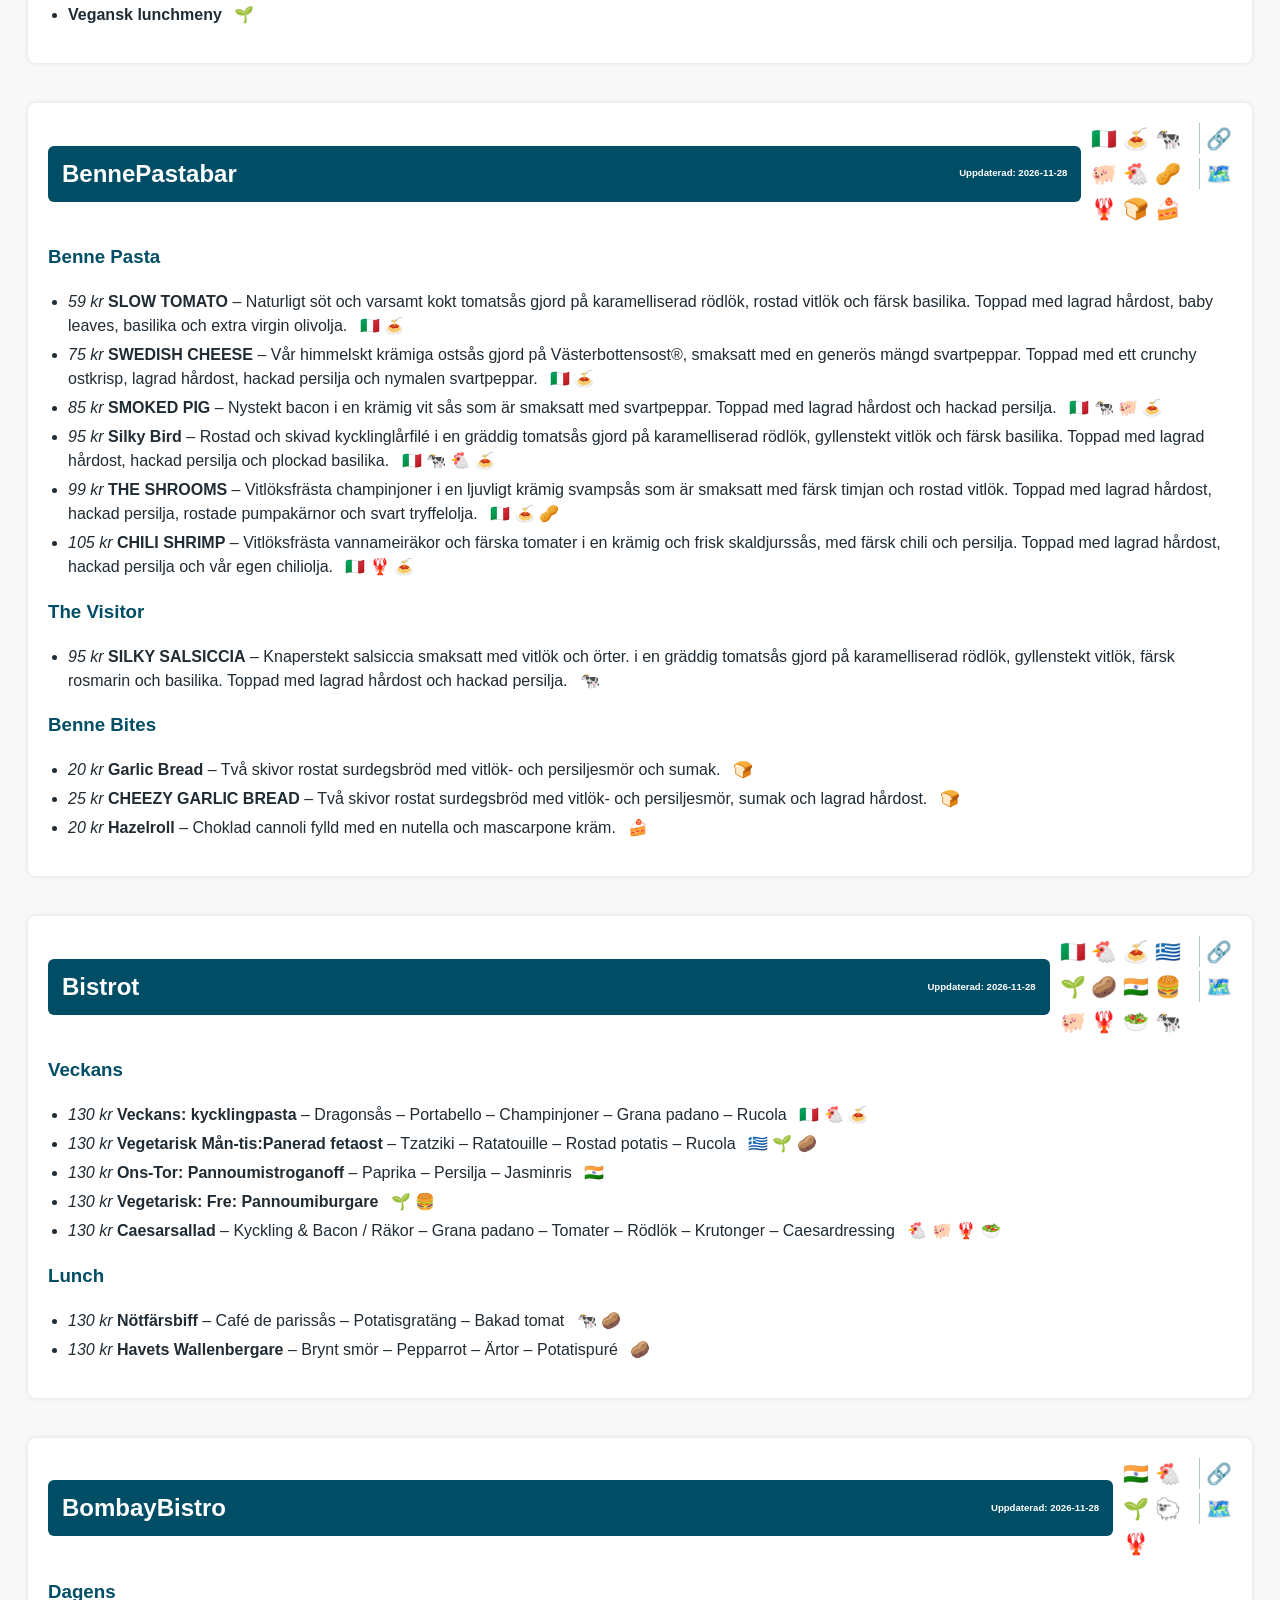
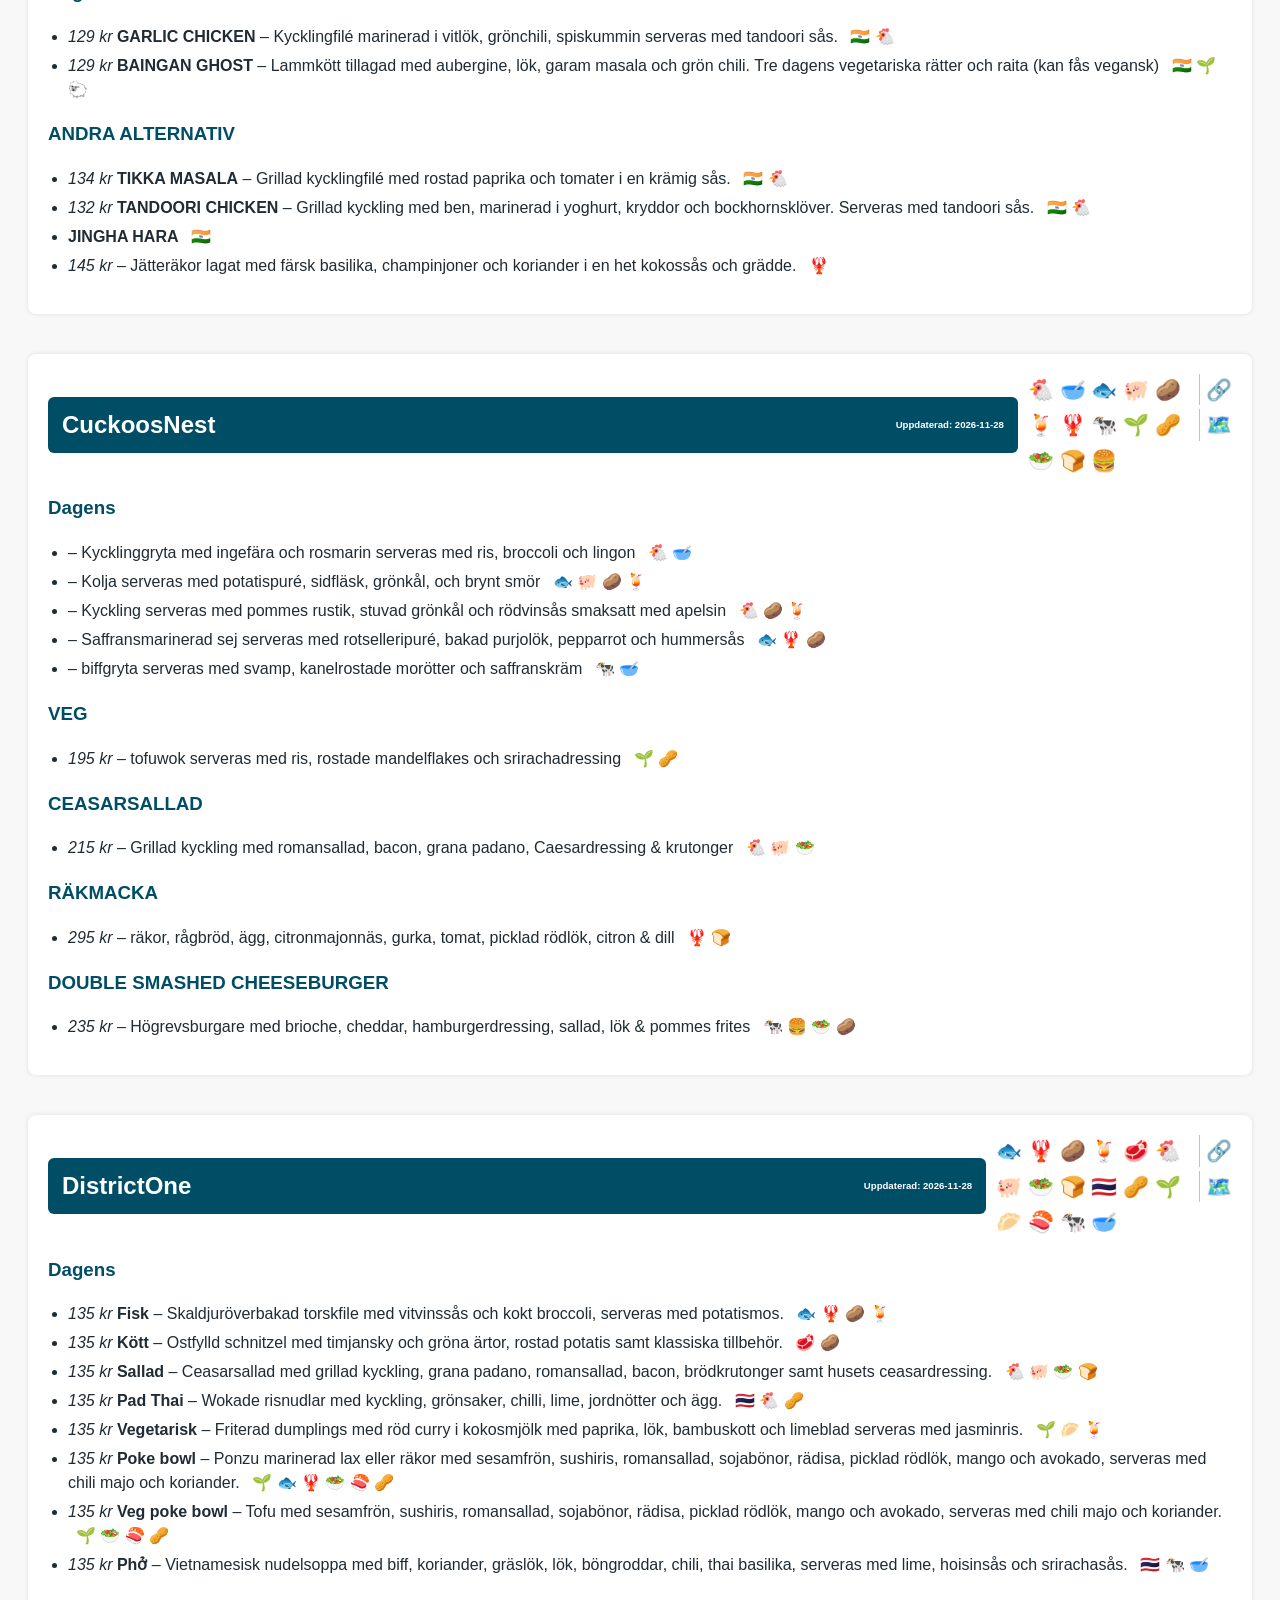
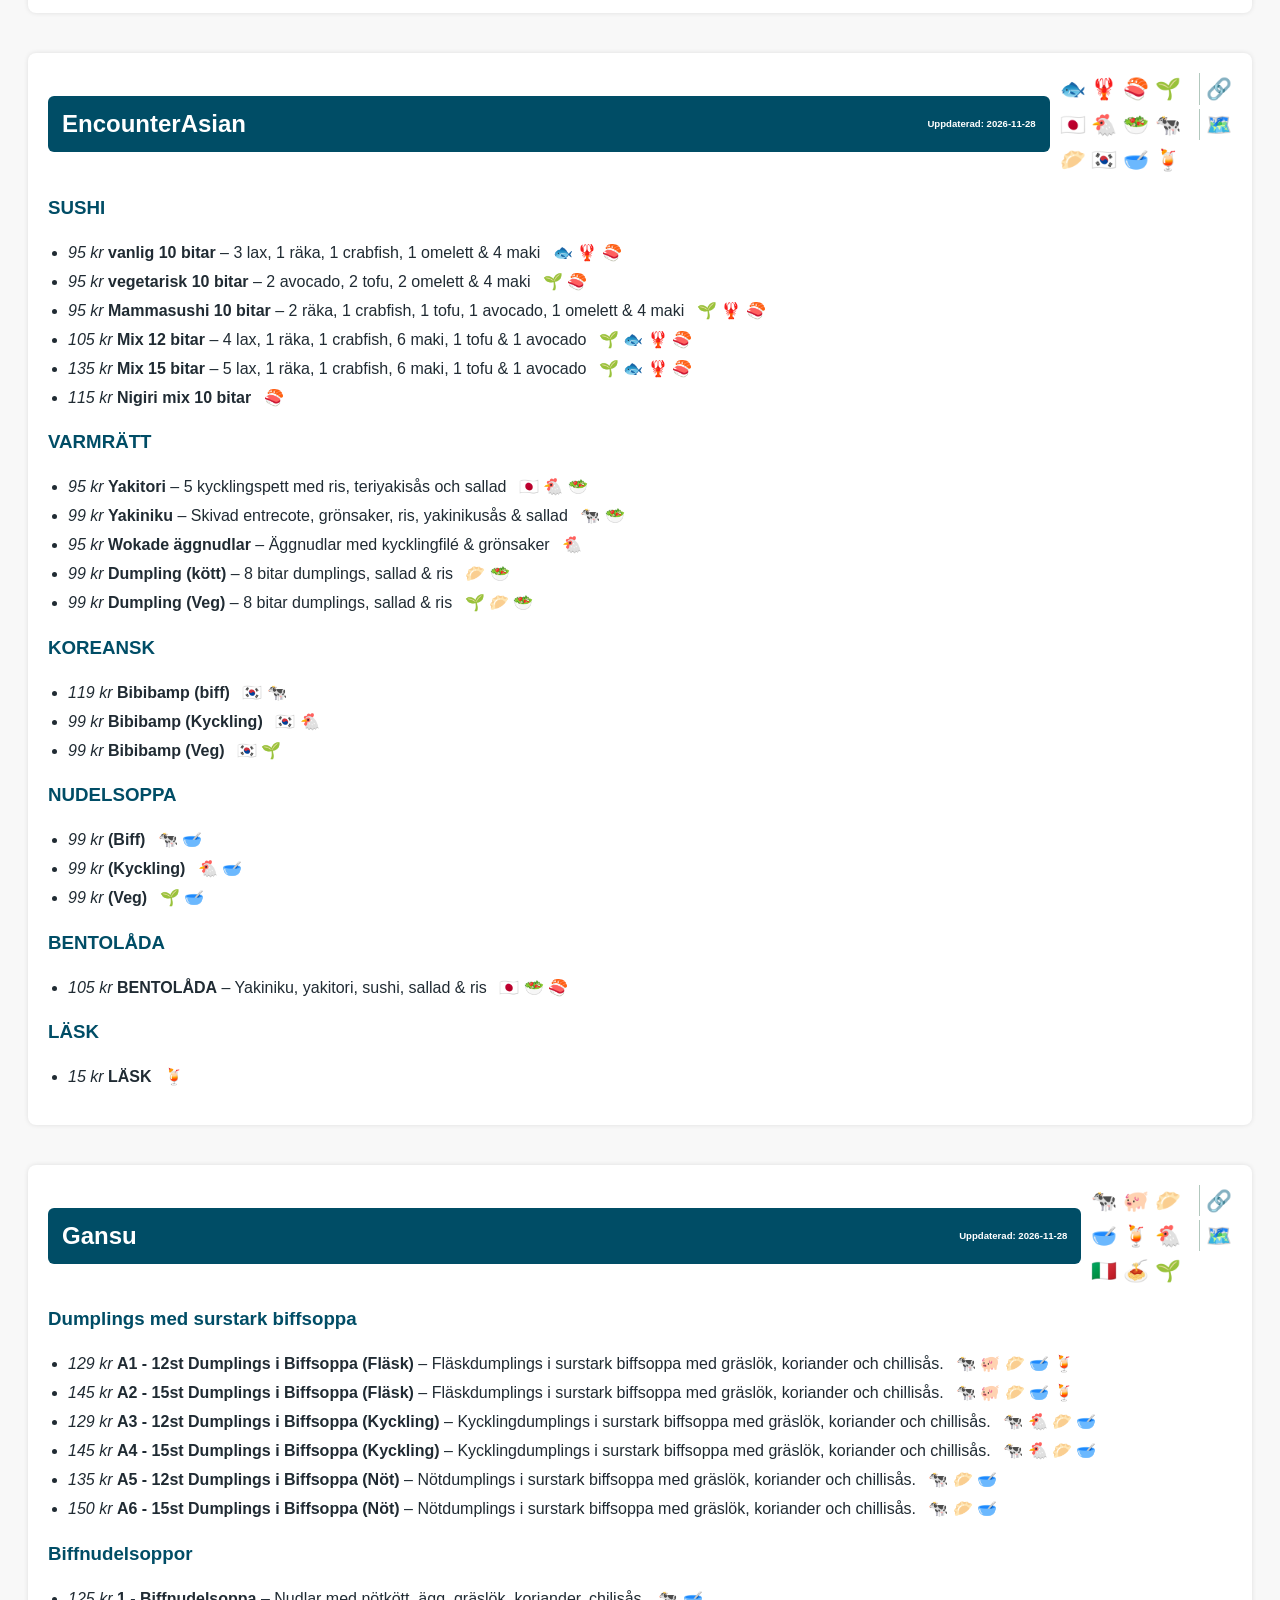
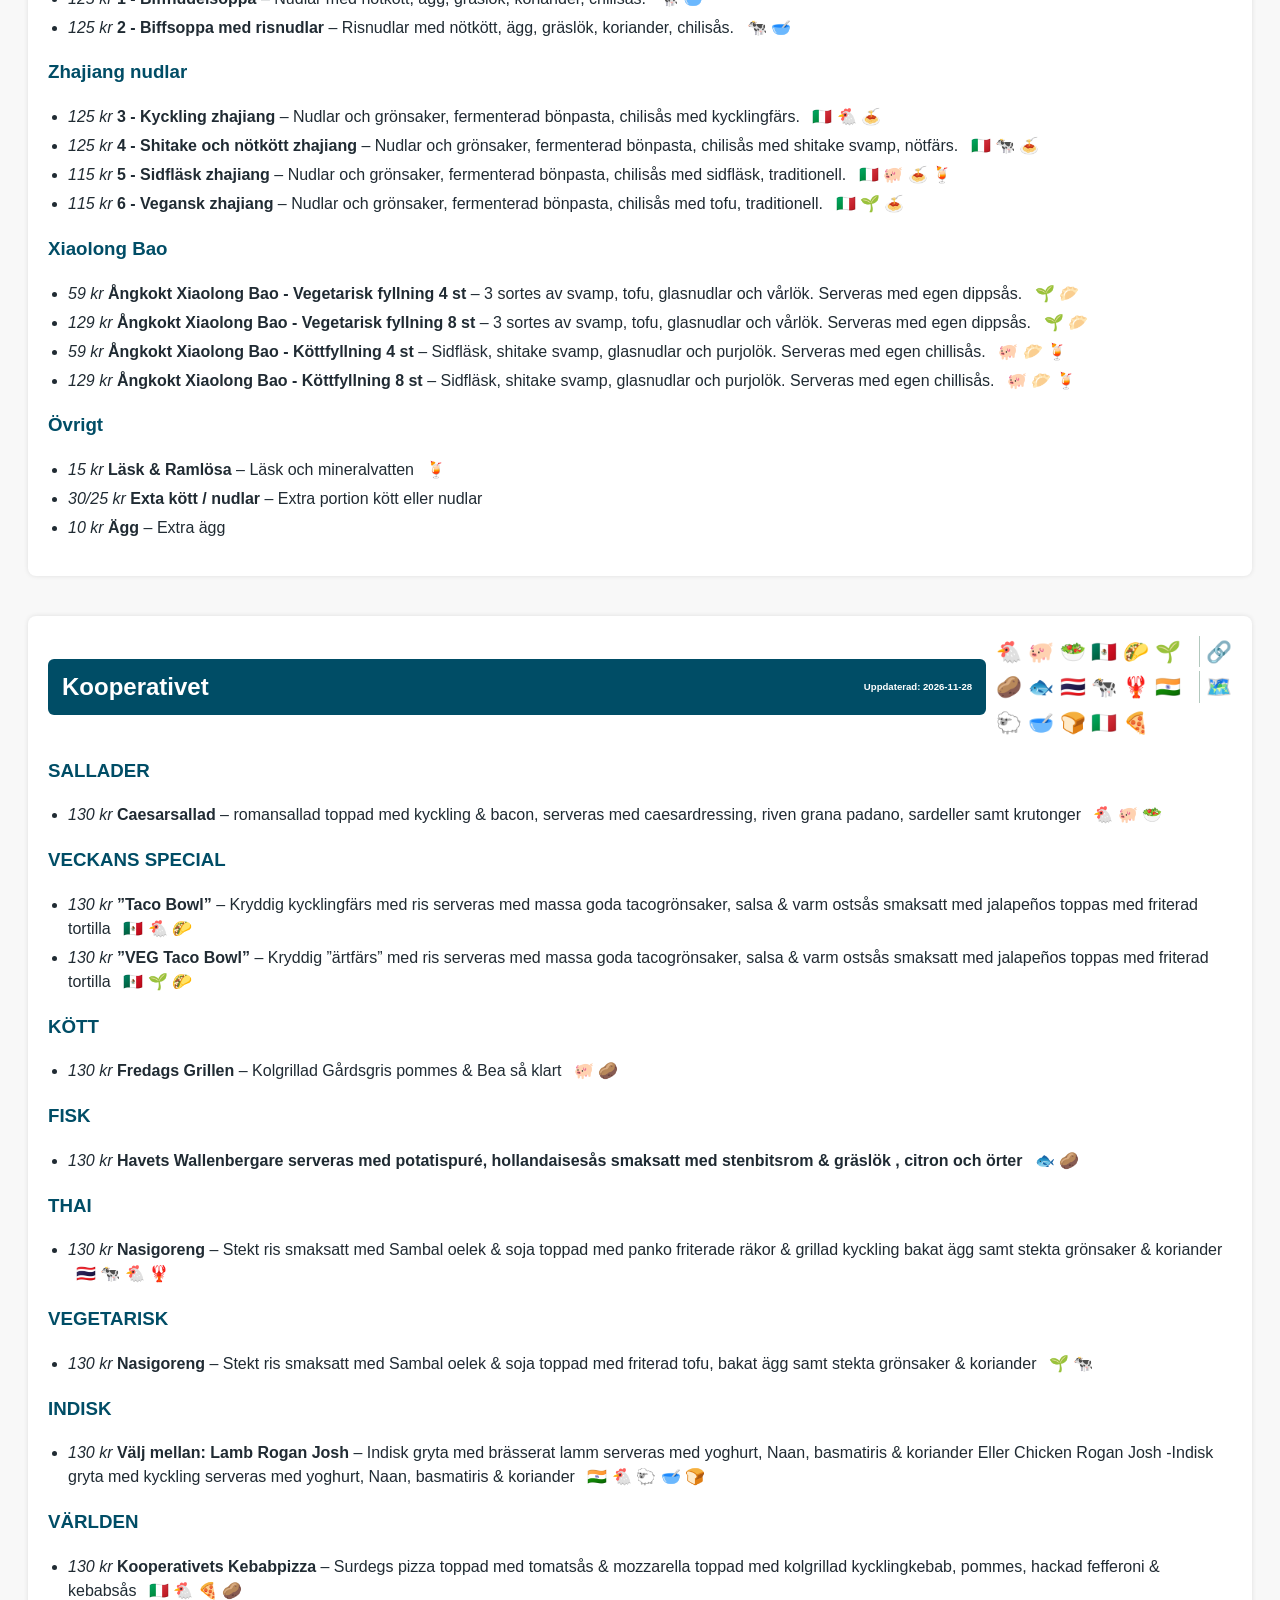
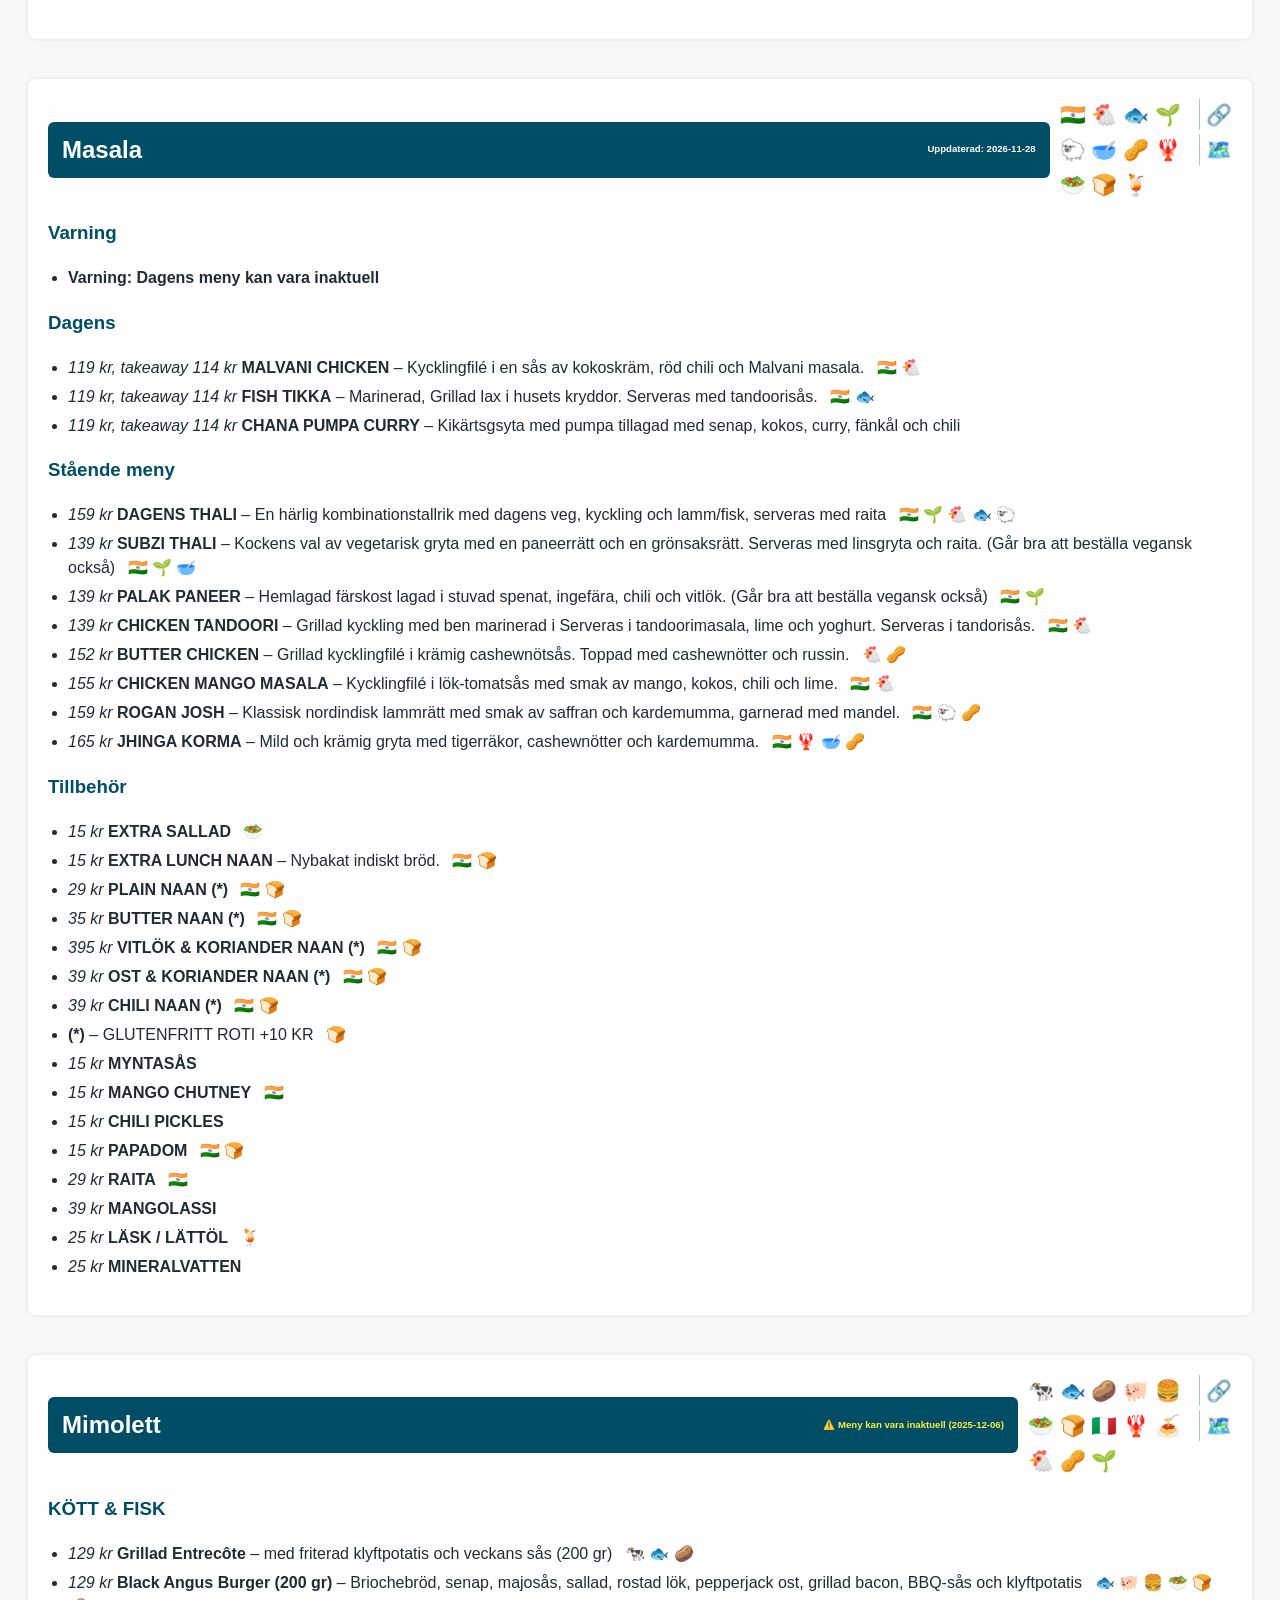
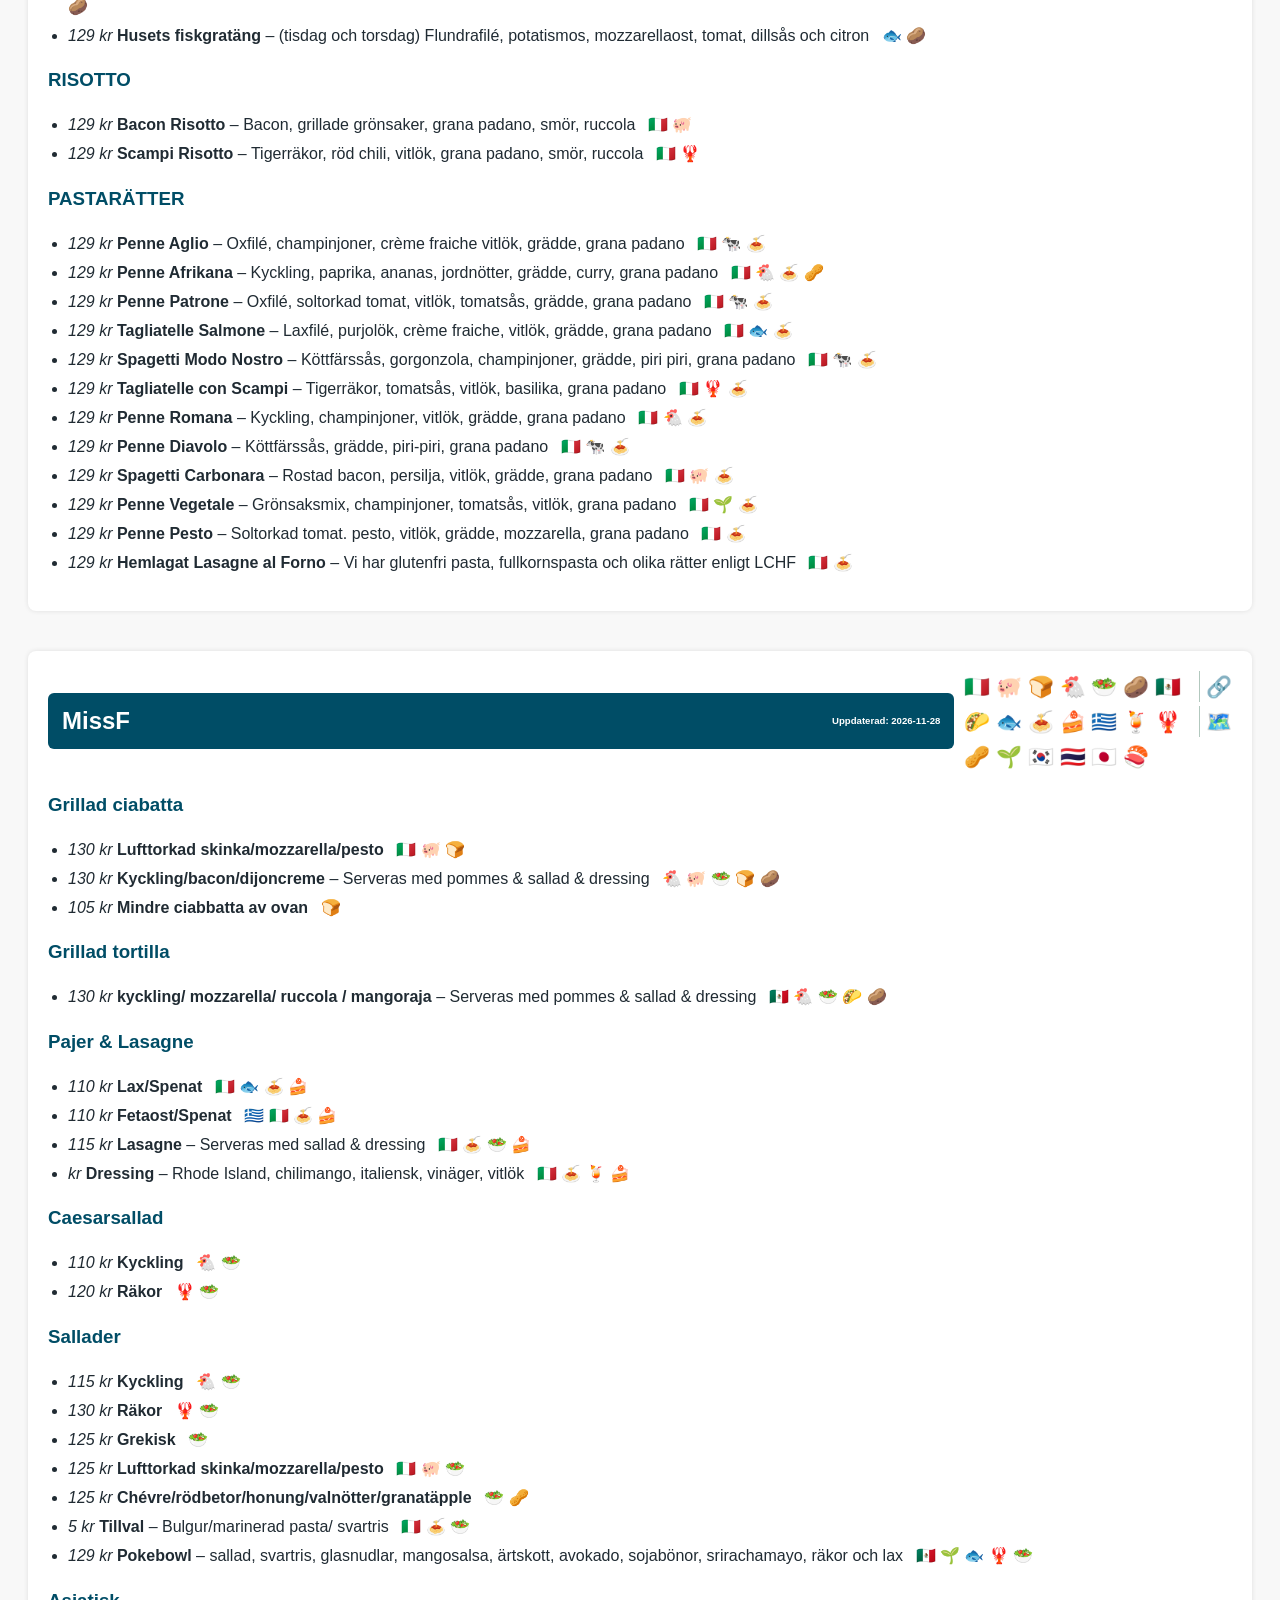
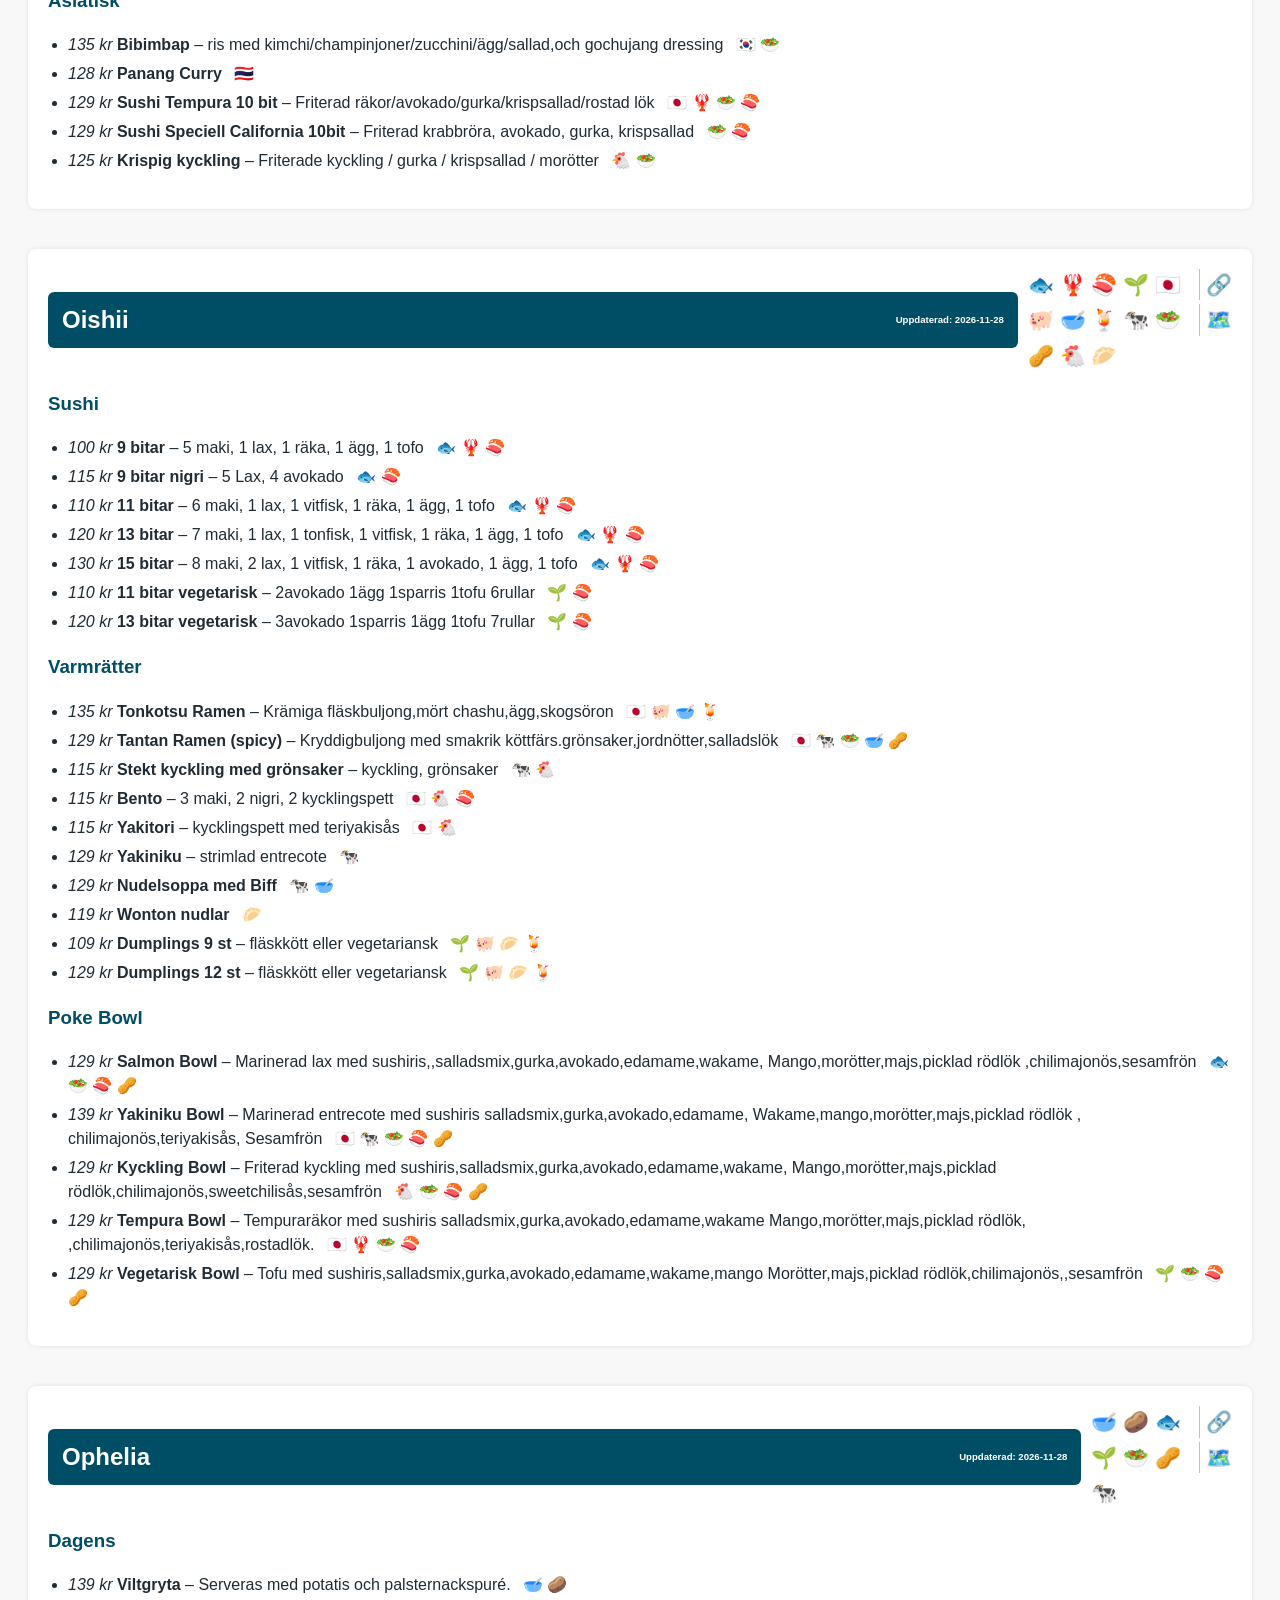
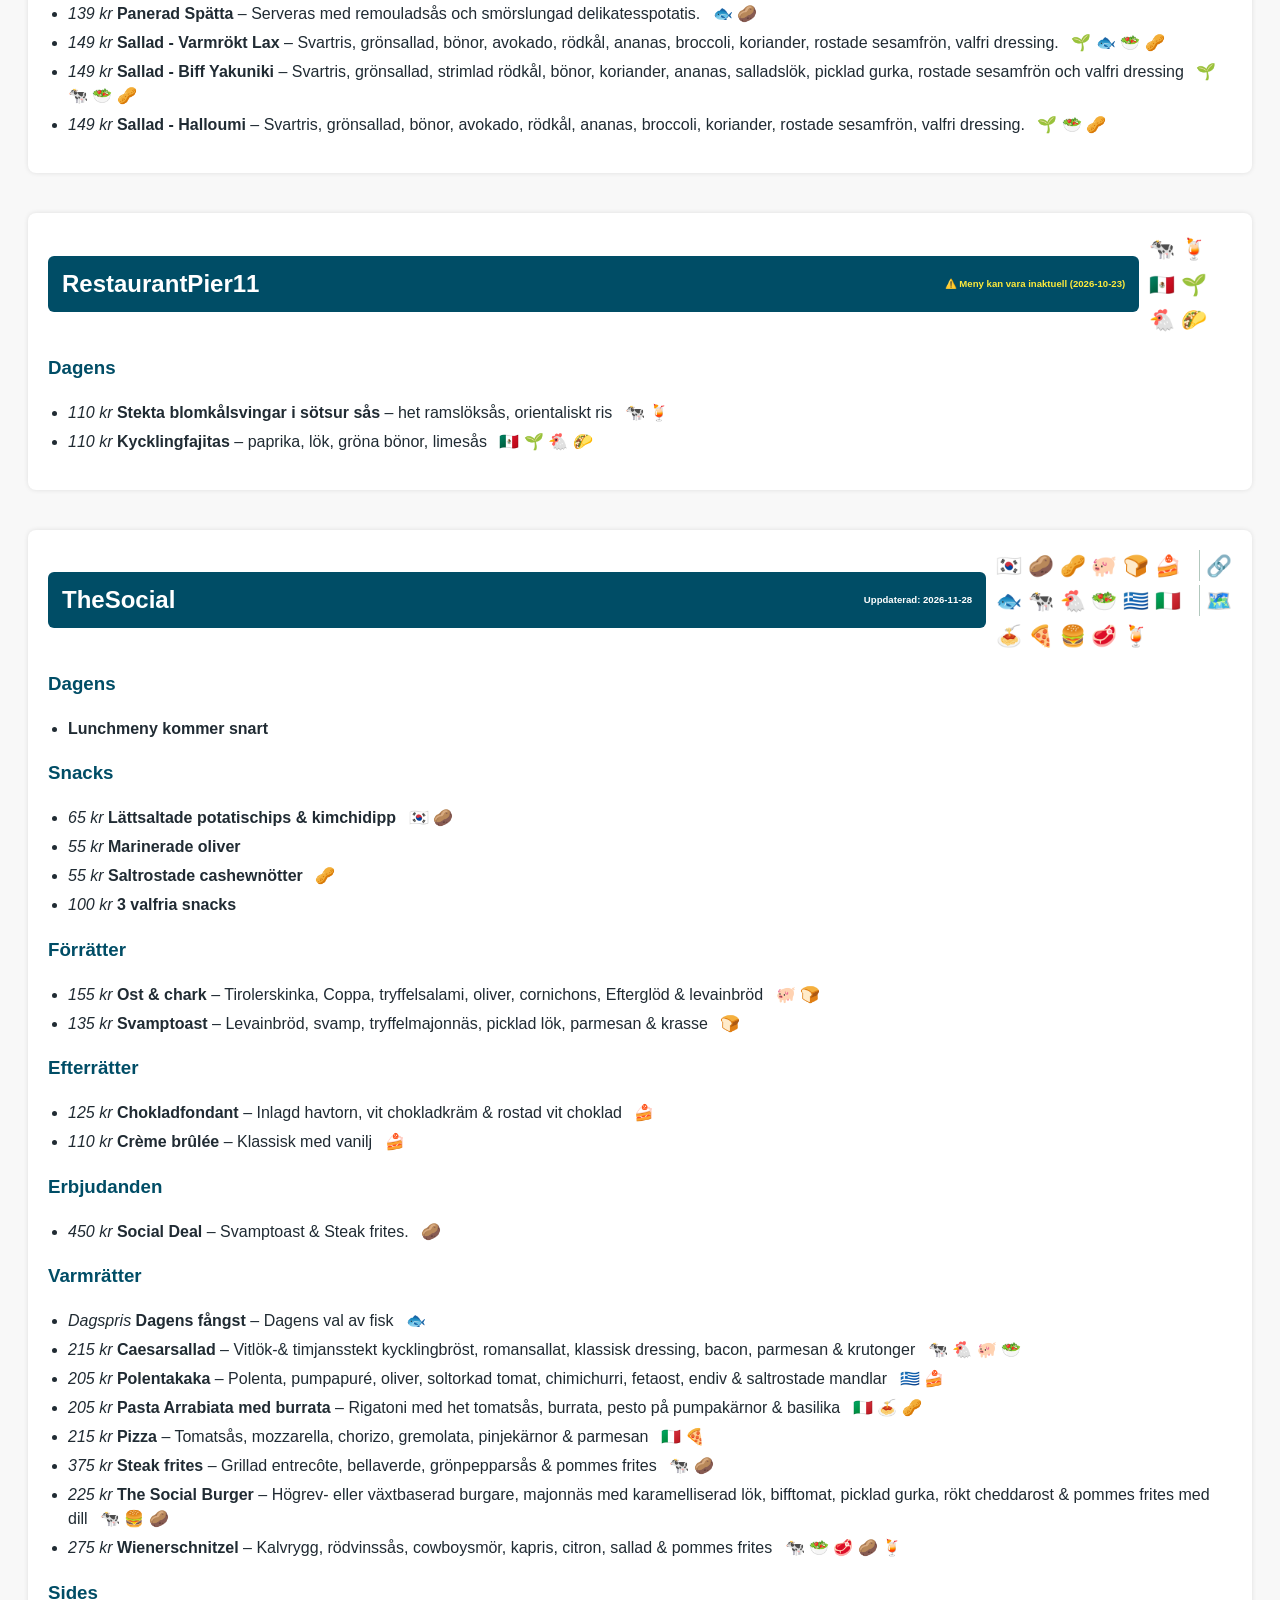
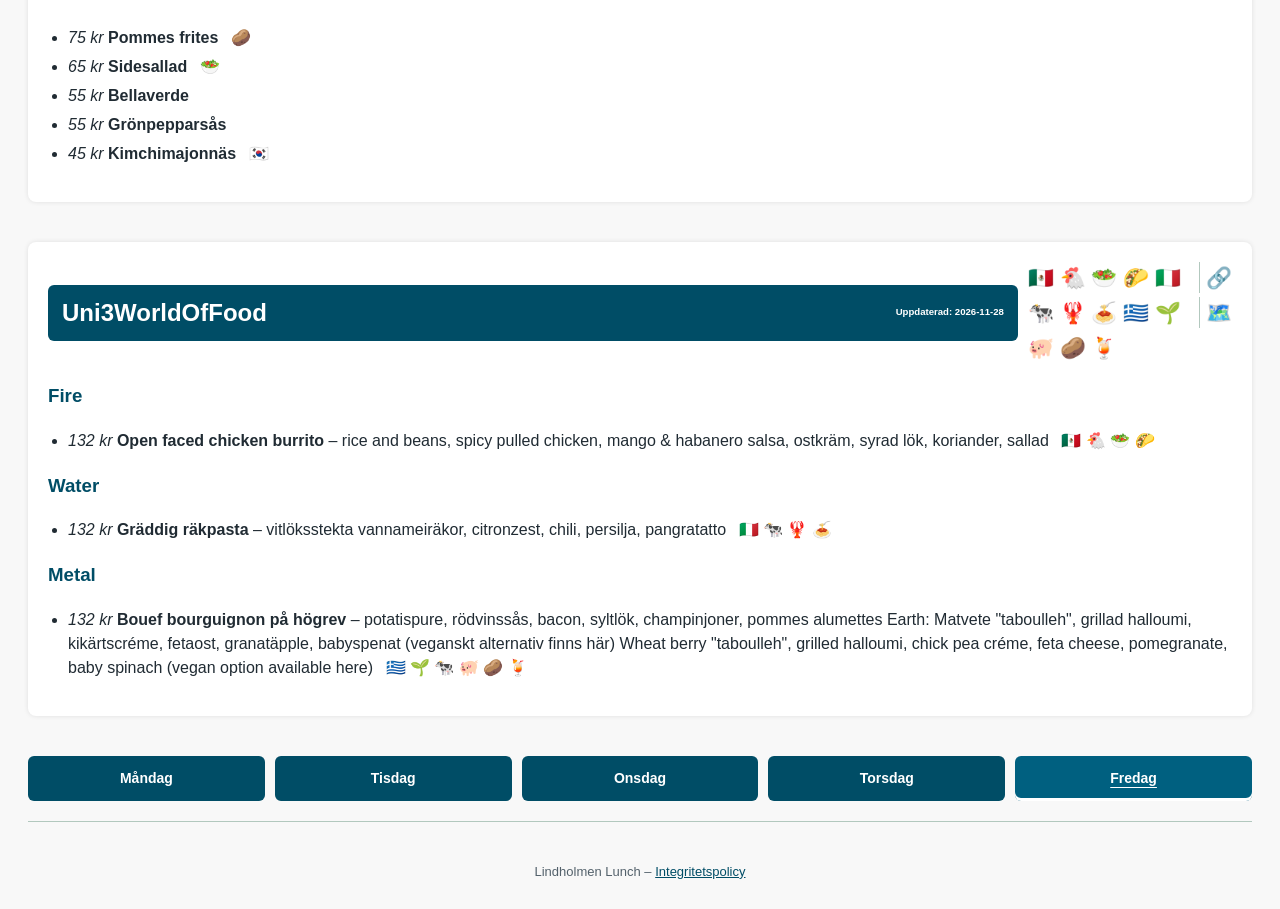
==== commit 496c7441: "Automated lunch update" ====
--- a/docs/lunch_friday.html
+++ b/docs/lunch_friday.html
@@ -396,7 +396,7 @@
     <p>Priser kan vara inaktuella, för senaste informationen, se respektive hemsida.</p>
 
     <div class="last-updated" style="margin-top: 40px; font-size: 14px;">
-        <p>Last updated: 2026-11-28 01:19</p>
+        <p>Last updated: 2026-11-28 01:45</p>
     </div>
     
 <nav class="weekday-navigation" aria-label="Veckans lunchmenyer">
@@ -668,19 +668,19 @@
             
             
             <div class="restaurant-details">
-            <div class="emoji-row">🌱</div>
-            <div class="emoji-row"></div>
-            <div class="emoji-row"></div>
-            <div class="icon-link">
-                
-                <a href="https://www.alkemistenkaffebar.se/" target="_blank" title="Hemsida">🔗</a>
-                
-            </div>
-            <div class="icon-link">
-                
-                <a href="https://maps.google.com/?q=Alkemisten+Lindholmen" target="_blank" title="Google Maps">🗺️</a>
-                
-            </div>
+                <div class="emoji-row">🌱</div>
+                <div class="emoji-row"></div>
+                <div class="emoji-row"></div>
+                <div class="icon-link">
+                    
+                    <a href="https://www.alkemistenkaffebar.se/" target="_blank" title="Hemsida">🔗</a>
+                    
+                </div>
+                <div class="icon-link">
+                    
+                    <a href="https://maps.google.com/?q=Alkemisten+Lindholmen" target="_blank" title="Google Maps">🗺️</a>
+                    
+                </div>
             </div>
         </div>
         <div class="menu-content" id="Alkemisten_menu" style="display: block;">
@@ -862,19 +862,19 @@
             
             
             <div class="restaurant-details">
-            <div class="emoji-row">🇮🇹 🍝 🐄</div>
-            <div class="emoji-row">🐖 🐔 🥜</div>
-            <div class="emoji-row">🦞 🍞 🍰</div>
-            <div class="icon-link">
-                
-                <a href="https://bennepastabar.se/" target="_blank" title="Hemsida">🔗</a>
-                
-            </div>
-            <div class="icon-link">
-                
-                <a href="https://maps.google.com/?q=Benne+Pastabar+Lindholmen" target="_blank" title="Google Maps">🗺️</a>
-                
-            </div>
+                <div class="emoji-row">🇮🇹 🍝 🐄</div>
+                <div class="emoji-row">🐖 🐔 🥜</div>
+                <div class="emoji-row">🦞 🍞 🍰</div>
+                <div class="icon-link">
+                    
+                    <a href="https://bennepastabar.se/" target="_blank" title="Hemsida">🔗</a>
+                    
+                </div>
+                <div class="icon-link">
+                    
+                    <a href="https://maps.google.com/?q=Benne+Pastabar+Lindholmen" target="_blank" title="Google Maps">🗺️</a>
+                    
+                </div>
             </div>
         </div>
         <div class="menu-content" id="BennePastabar_menu" style="display: block;">
@@ -1206,19 +1206,19 @@
             
             
             <div class="restaurant-details">
-            <div class="emoji-row">🇮🇹 🐔 🍝 🇬🇷</div>
-            <div class="emoji-row">🌱 🥔 🇮🇳 🍔</div>
-            <div class="emoji-row">🐖 🦞 🥗 🐄</div>
-            <div class="icon-link">
-                
-                <a href="https://bistrot.se/" target="_blank" title="Hemsida">🔗</a>
-                
-            </div>
-            <div class="icon-link">
-                
-                <a href="https://maps.google.com/?q=Bistrot+Lindholmen" target="_blank" title="Google Maps">🗺️</a>
-                
-            </div>
+                <div class="emoji-row">🇮🇹 🐔 🍝 🇬🇷</div>
+                <div class="emoji-row">🌱 🥔 🇮🇳 🍔</div>
+                <div class="emoji-row">🐖 🦞 🥗 🐄</div>
+                <div class="icon-link">
+                    
+                    <a href="https://bistrot.se/" target="_blank" title="Hemsida">🔗</a>
+                    
+                </div>
+                <div class="icon-link">
+                    
+                    <a href="https://maps.google.com/?q=Bistrot+Lindholmen" target="_blank" title="Google Maps">🗺️</a>
+                    
+                </div>
             </div>
         </div>
         <div class="menu-content" id="Bistrot_menu" style="display: block;">
@@ -1454,19 +1454,19 @@
             
             
             <div class="restaurant-details">
-            <div class="emoji-row">🇮🇳 🐔</div>
-            <div class="emoji-row">🌱 🐑</div>
-            <div class="emoji-row">🦞</div>
-            <div class="icon-link">
-                
-                <a href="https://www.bombaybistro.se/lunch/" target="_blank" title="Hemsida">🔗</a>
-                
-            </div>
-            <div class="icon-link">
-                
-                <a href="https://maps.google.com/?q=Bombay+Bistro+Lindholmen" target="_blank" title="Google Maps">🗺️</a>
-                
-            </div>
+                <div class="emoji-row">🇮🇳 🐔</div>
+                <div class="emoji-row">🌱 🐑</div>
+                <div class="emoji-row">🦞</div>
+                <div class="icon-link">
+                    
+                    <a href="https://www.bombaybistro.se/lunch/" target="_blank" title="Hemsida">🔗</a>
+                    
+                </div>
+                <div class="icon-link">
+                    
+                    <a href="https://maps.google.com/?q=Bombay+Bistro+Lindholmen" target="_blank" title="Google Maps">🗺️</a>
+                    
+                </div>
             </div>
         </div>
         <div class="menu-content" id="BombayBistro_menu" style="display: block;">
@@ -1741,19 +1741,19 @@
             
             
             <div class="restaurant-details">
-            <div class="emoji-row">🐔 🥣 🐟 🐖 🥔</div>
-            <div class="emoji-row">🍹 🦞 🐄 🌱 🥜</div>
-            <div class="emoji-row">🥗 🍞 🍔</div>
-            <div class="icon-link">
-                
-                <a href="https://www.cuckoosnest.se/menyer/lunch" target="_blank" title="Hemsida">🔗</a>
-                
-            </div>
-            <div class="icon-link">
-                
-                <a href="https://maps.google.com/?q=Cuckoo's+Nest+Lindholmen" target="_blank" title="Google Maps">🗺️</a>
-                
-            </div>
+                <div class="emoji-row">🐔 🥣 🐟 🐖 🥔</div>
+                <div class="emoji-row">🍹 🦞 🐄 🌱 🥜</div>
+                <div class="emoji-row">🥗 🍞 🍔</div>
+                <div class="icon-link">
+                    
+                    <a href="https://www.cuckoosnest.se/menyer/lunch" target="_blank" title="Hemsida">🔗</a>
+                    
+                </div>
+                <div class="icon-link">
+                    
+                    <a href="https://maps.google.com/?q=Cuckoo's+Nest+Lindholmen" target="_blank" title="Google Maps">🗺️</a>
+                    
+                </div>
             </div>
         </div>
         <div class="menu-content" id="CuckoosNest_menu" style="display: block;">
@@ -2138,19 +2138,19 @@
             
             
             <div class="restaurant-details">
-            <div class="emoji-row">🐟 🦞 🥔 🍹 🥩 🐔</div>
-            <div class="emoji-row">🐖 🥗 🍞 🇹🇭 🥜 🌱</div>
-            <div class="emoji-row">🥟 🍣 🐄 🥣</div>
-            <div class="icon-link">
-                
-                <a href="https://www.districtone.se/lunch.html" target="_blank" title="Hemsida">🔗</a>
-                
-            </div>
-            <div class="icon-link">
-                
-                <a href="https://maps.google.com/?q=District+One+Lindholmen" target="_blank" title="Google Maps">🗺️</a>
-                
-            </div>
+                <div class="emoji-row">🐟 🦞 🥔 🍹 🥩 🐔</div>
+                <div class="emoji-row">🐖 🥗 🍞 🇹🇭 🥜 🌱</div>
+                <div class="emoji-row">🥟 🍣 🐄 🥣</div>
+                <div class="icon-link">
+                    
+                    <a href="https://www.districtone.se/lunch.html" target="_blank" title="Hemsida">🔗</a>
+                    
+                </div>
+                <div class="icon-link">
+                    
+                    <a href="https://maps.google.com/?q=District+One+Lindholmen" target="_blank" title="Google Maps">🗺️</a>
+                    
+                </div>
             </div>
         </div>
         <div class="menu-content" id="DistrictOne_menu" style="display: block;">
@@ -2560,19 +2560,19 @@
             
             
             <div class="restaurant-details">
-            <div class="emoji-row">🐟 🦞 🍣 🌱</div>
-            <div class="emoji-row">🇯🇵 🐔 🥗 🐄</div>
-            <div class="emoji-row">🥟 🇰🇷 🥣 🍹</div>
-            <div class="icon-link">
-                
-                <a href="https://tamed.se/take-away-meny/encounter-sushi" target="_blank" title="Hemsida">🔗</a>
-                
-            </div>
-            <div class="icon-link">
-                
-                <a href="https://maps.google.com/?q=Encounter+Asian+Lindholmen" target="_blank" title="Google Maps">🗺️</a>
-                
-            </div>
+                <div class="emoji-row">🐟 🦞 🍣 🌱</div>
+                <div class="emoji-row">🇯🇵 🐔 🥗 🐄</div>
+                <div class="emoji-row">🥟 🇰🇷 🥣 🍹</div>
+                <div class="icon-link">
+                    
+                    <a href="https://tamed.se/take-away-meny/encounter-sushi" target="_blank" title="Hemsida">🔗</a>
+                    
+                </div>
+                <div class="icon-link">
+                    
+                    <a href="https://maps.google.com/?q=Encounter+Asian+Lindholmen" target="_blank" title="Google Maps">🗺️</a>
+                    
+                </div>
             </div>
         </div>
         <div class="menu-content" id="EncounterAsian_menu" style="display: block;">
@@ -3229,19 +3229,19 @@
             
             
             <div class="restaurant-details">
-            <div class="emoji-row">🐄 🐖 🥟</div>
-            <div class="emoji-row">🥣 🍹 🐔</div>
-            <div class="emoji-row">🇮🇹 🍝 🌱</div>
-            <div class="icon-link">
-                
-                <a href="https://www.google.com/maps/place/Gansu+K%C3%B6ket/@57.7115577,11.936209,1494m/data=!3m1!1e3!4m6!3m5!1s0x464ff326ee84308b:0x530f50bd2a58cbb!8m2!3d57.7116798!4d11.9451144!16s%2Fg%2F11tc8r235n?entry=ttu&g_ep=EgoyMDI1MTIwMi4wIKXMDSoASAFQAw%3D%3D" target="_blank" title="Hemsida">🔗</a>
-                
-            </div>
-            <div class="icon-link">
-                
-                <a href="https://maps.google.com/?q=Gansu+Lindholmen" target="_blank" title="Google Maps">🗺️</a>
-                
-            </div>
+                <div class="emoji-row">🐄 🐖 🥟</div>
+                <div class="emoji-row">🥣 🍹 🐔</div>
+                <div class="emoji-row">🇮🇹 🍝 🌱</div>
+                <div class="icon-link">
+                    
+                    <a href="https://www.google.com/maps/place/Gansu+K%C3%B6ket/@57.7115577,11.936209,1494m/data=!3m1!1e3!4m6!3m5!1s0x464ff326ee84308b:0x530f50bd2a58cbb!8m2!3d57.7116798!4d11.9451144!16s%2Fg%2F11tc8r235n?entry=ttu&g_ep=EgoyMDI1MTIwMi4wIKXMDSoASAFQAw%3D%3D" target="_blank" title="Hemsida">🔗</a>
+                    
+                </div>
+                <div class="icon-link">
+                    
+                    <a href="https://maps.google.com/?q=Gansu+Lindholmen" target="_blank" title="Google Maps">🗺️</a>
+                    
+                </div>
             </div>
         </div>
         <div class="menu-content" id="Gansu_menu" style="display: block;">
@@ -3823,19 +3823,19 @@
             
             
             <div class="restaurant-details">
-            <div class="emoji-row">🐔 🐖 🥗 🇲🇽 🌮 🌱</div>
-            <div class="emoji-row">🥔 🐟 🇹🇭 🐄 🦞 🇮🇳</div>
-            <div class="emoji-row">🐑 🥣 🍞 🇮🇹 🍕</div>
-            <div class="icon-link">
-                
-                <a href="https://www.kooperativet.se/" target="_blank" title="Hemsida">🔗</a>
-                
-            </div>
-            <div class="icon-link">
-                
-                <a href="https://maps.google.com/?q=Kooperativet+Lindholmen" target="_blank" title="Google Maps">🗺️</a>
-                
-            </div>
+                <div class="emoji-row">🐔 🐖 🥗 🇲🇽 🌮 🌱</div>
+                <div class="emoji-row">🥔 🐟 🇹🇭 🐄 🦞 🇮🇳</div>
+                <div class="emoji-row">🐑 🥣 🍞 🇮🇹 🍕</div>
+                <div class="icon-link">
+                    
+                    <a href="https://www.kooperativet.se/" target="_blank" title="Hemsida">🔗</a>
+                    
+                </div>
+                <div class="icon-link">
+                    
+                    <a href="https://maps.google.com/?q=Kooperativet+Lindholmen" target="_blank" title="Google Maps">🗺️</a>
+                    
+                </div>
             </div>
         </div>
         <div class="menu-content" id="Kooperativet_menu" style="display: block;">
@@ -4328,19 +4328,19 @@
             
             
             <div class="restaurant-details">
-            <div class="emoji-row">🇮🇳 🐔 🐟 🌱</div>
-            <div class="emoji-row">🐑 🥣 🥜 🦞</div>
-            <div class="emoji-row">🥗 🍞 🍹</div>
-            <div class="icon-link">
-                
-                <a href="https://masalakitchen.se/lunch/" target="_blank" title="Hemsida">🔗</a>
-                
-            </div>
-            <div class="icon-link">
-                
-                <a href="https://maps.google.com/?q=Masala+Kitchen+Lindholmen" target="_blank" title="Google Maps">🗺️</a>
-                
-            </div>
+                <div class="emoji-row">🇮🇳 🐔 🐟 🌱</div>
+                <div class="emoji-row">🐑 🥣 🥜 🦞</div>
+                <div class="emoji-row">🥗 🍞 🍹</div>
+                <div class="icon-link">
+                    
+                    <a href="https://masalakitchen.se/lunch/" target="_blank" title="Hemsida">🔗</a>
+                    
+                </div>
+                <div class="icon-link">
+                    
+                    <a href="https://maps.google.com/?q=Masala+Kitchen+Lindholmen" target="_blank" title="Google Maps">🗺️</a>
+                    
+                </div>
             </div>
         </div>
         <div class="menu-content" id="Masala_menu" style="display: block;">
@@ -5096,19 +5096,19 @@
             
             
             <div class="restaurant-details">
-            <div class="emoji-row">🐄 🐟 🥔 🐖 🍔</div>
-            <div class="emoji-row">🥗 🍞 🇮🇹 🦞 🍝</div>
-            <div class="emoji-row">🐔 🥜 🌱</div>
-            <div class="icon-link">
-                
-                <a href="https://www.kvartersmenyn.se/index.php/rest/13278/" target="_blank" title="Hemsida">🔗</a>
-                
-            </div>
-            <div class="icon-link">
-                
-                <a href="https://maps.google.com/?q=Mimolett+Lindholmen" target="_blank" title="Google Maps">🗺️</a>
-                
-            </div>
+                <div class="emoji-row">🐄 🐟 🥔 🐖 🍔</div>
+                <div class="emoji-row">🥗 🍞 🇮🇹 🦞 🍝</div>
+                <div class="emoji-row">🐔 🥜 🌱</div>
+                <div class="icon-link">
+                    
+                    <a href="https://www.kvartersmenyn.se/index.php/rest/13278/" target="_blank" title="Hemsida">🔗</a>
+                    
+                </div>
+                <div class="icon-link">
+                    
+                    <a href="https://maps.google.com/?q=Mimolett+Lindholmen" target="_blank" title="Google Maps">🗺️</a>
+                    
+                </div>
             </div>
         </div>
         <div class="menu-content" id="Mimolett_menu" style="display: block;">
@@ -5787,19 +5787,19 @@
             
             
             <div class="restaurant-details">
-            <div class="emoji-row">🇮🇹 🐖 🍞 🐔 🥗 🥔 🇲🇽</div>
-            <div class="emoji-row">🌮 🐟 🍝 🍰 🇬🇷 🍹 🦞</div>
-            <div class="emoji-row">🥜 🌱 🇰🇷 🇹🇭 🇯🇵 🍣</div>
-            <div class="icon-link">
-                
-                <a href="https://www.missf.se/" target="_blank" title="Hemsida">🔗</a>
-                
-            </div>
-            <div class="icon-link">
-                
-                <a href="https://maps.google.com/?q=Miss+F+Lindholmen" target="_blank" title="Google Maps">🗺️</a>
-                
-            </div>
+                <div class="emoji-row">🇮🇹 🐖 🍞 🐔 🥗 🥔 🇲🇽</div>
+                <div class="emoji-row">🌮 🐟 🍝 🍰 🇬🇷 🍹 🦞</div>
+                <div class="emoji-row">🥜 🌱 🇰🇷 🇹🇭 🇯🇵 🍣</div>
+                <div class="icon-link">
+                    
+                    <a href="https://www.missf.se/" target="_blank" title="Hemsida">🔗</a>
+                    
+                </div>
+                <div class="icon-link">
+                    
+                    <a href="https://maps.google.com/?q=Miss+F+Lindholmen" target="_blank" title="Google Maps">🗺️</a>
+                    
+                </div>
             </div>
         </div>
         <div class="menu-content" id="MissF_menu" style="display: block;">
@@ -6598,19 +6598,19 @@
             
             
             <div class="restaurant-details">
-            <div class="emoji-row">🐟 🦞 🍣 🌱 🇯🇵</div>
-            <div class="emoji-row">🐖 🥣 🍹 🐄 🥗</div>
-            <div class="emoji-row">🥜 🐔 🥟</div>
-            <div class="icon-link">
-                
-                <a href="https://oishii.se/lunchmeny/" target="_blank" title="Hemsida">🔗</a>
-                
-            </div>
-            <div class="icon-link">
-                
-                <a href="https://maps.google.com/?q=Oishii+Lindholmen" target="_blank" title="Google Maps">🗺️</a>
-                
-            </div>
+                <div class="emoji-row">🐟 🦞 🍣 🌱 🇯🇵</div>
+                <div class="emoji-row">🐖 🥣 🍹 🐄 🥗</div>
+                <div class="emoji-row">🥜 🐔 🥟</div>
+                <div class="icon-link">
+                    
+                    <a href="https://oishii.se/lunchmeny/" target="_blank" title="Hemsida">🔗</a>
+                    
+                </div>
+                <div class="icon-link">
+                    
+                    <a href="https://maps.google.com/?q=Oishii+Lindholmen" target="_blank" title="Google Maps">🗺️</a>
+                    
+                </div>
             </div>
         </div>
         <div class="menu-content" id="Oishii_menu" style="display: block;">
@@ -7194,19 +7194,19 @@
             
             
             <div class="restaurant-details">
-            <div class="emoji-row">🥣 🥔 🐟</div>
-            <div class="emoji-row">🌱 🥗 🥜</div>
-            <div class="emoji-row">🐄</div>
-            <div class="icon-link">
-                
-                <a href="https://www.restaurangophelia.se/sv#lunch" target="_blank" title="Hemsida">🔗</a>
-                
-            </div>
-            <div class="icon-link">
-                
-                <a href="https://maps.google.com/?q=Restaurang+Ophelia+Lindholmen" target="_blank" title="Google Maps">🗺️</a>
-                
-            </div>
+                <div class="emoji-row">🥣 🥔 🐟</div>
+                <div class="emoji-row">🌱 🥗 🥜</div>
+                <div class="emoji-row">🐄</div>
+                <div class="icon-link">
+                    
+                    <a href="https://www.restaurangophelia.se/sv#lunch" target="_blank" title="Hemsida">🔗</a>
+                    
+                </div>
+                <div class="icon-link">
+                    
+                    <a href="https://maps.google.com/?q=Restaurang+Ophelia+Lindholmen" target="_blank" title="Google Maps">🗺️</a>
+                    
+                </div>
             </div>
         </div>
         <div class="menu-content" id="Ophelia_menu" style="display: block;">
@@ -7382,15 +7382,15 @@
             
             
             <div class="restaurant-details">
-            <div class="emoji-row">🐄 🍹</div>
-            <div class="emoji-row">🇲🇽 🌱</div>
-            <div class="emoji-row">🐔 🌮</div>
-            <div class="icon-link">
-                
-            </div>
-            <div class="icon-link">
-                
-            </div>
+                <div class="emoji-row">🐄 🍹</div>
+                <div class="emoji-row">🇲🇽 🌱</div>
+                <div class="emoji-row">🐔 🌮</div>
+                <div class="icon-link">
+                    
+                </div>
+                <div class="icon-link">
+                    
+                </div>
             </div>
         </div>
         <div class="menu-content" id="RestaurantPier11_menu" style="display: block;">
@@ -7651,19 +7651,19 @@
             
             
             <div class="restaurant-details">
-            <div class="emoji-row">🇰🇷 🥔 🥜 🐖 🍞 🍰</div>
-            <div class="emoji-row">🐟 🐄 🐔 🥗 🇬🇷 🇮🇹</div>
-            <div class="emoji-row">🍝 🍕 🍔 🥩 🍹</div>
-            <div class="icon-link">
-                
-                <a href="https://www.strawberryhotels.com/restaurant/sweden/gothenburg/the-social-eriksberg/" target="_blank" title="Hemsida">🔗</a>
-                
-            </div>
-            <div class="icon-link">
-                
-                <a href="https://maps.google.com/?q=The+Social+Lindholmen" target="_blank" title="Google Maps">🗺️</a>
-                
-            </div>
+                <div class="emoji-row">🇰🇷 🥔 🥜 🐖 🍞 🍰</div>
+                <div class="emoji-row">🐟 🐄 🐔 🥗 🇬🇷 🇮🇹</div>
+                <div class="emoji-row">🍝 🍕 🍔 🥩 🍹</div>
+                <div class="icon-link">
+                    
+                    <a href="https://www.strawberryhotels.com/restaurant/sweden/gothenburg/the-social-eriksberg/" target="_blank" title="Hemsida">🔗</a>
+                    
+                </div>
+                <div class="icon-link">
+                    
+                    <a href="https://maps.google.com/?q=The+Social+Lindholmen" target="_blank" title="Google Maps">🗺️</a>
+                    
+                </div>
             </div>
         </div>
         <div class="menu-content" id="TheSocial_menu" style="display: block;">
@@ -8209,19 +8209,19 @@
             
             
             <div class="restaurant-details">
-            <div class="emoji-row">🇲🇽 🐔 🥗 🌮 🇮🇹</div>
-            <div class="emoji-row">🐄 🦞 🍝 🇬🇷 🌱</div>
-            <div class="emoji-row">🐖 🥔 🍹</div>
-            <div class="icon-link">
-                
-                <a href="https://www.compass-group.se/restauranger-och-menyer/ovriga-restauranger/uni3-world-of-food/" target="_blank" title="Hemsida">🔗</a>
-                
-            </div>
-            <div class="icon-link">
-                
-                <a href="https://maps.google.com/?q=Uni3+World+of+Food+Lindholmen" target="_blank" title="Google Maps">🗺️</a>
-                
-            </div>
+                <div class="emoji-row">🇲🇽 🐔 🥗 🌮 🇮🇹</div>
+                <div class="emoji-row">🐄 🦞 🍝 🇬🇷 🌱</div>
+                <div class="emoji-row">🐖 🥔 🍹</div>
+                <div class="icon-link">
+                    
+                    <a href="https://www.compass-group.se/restauranger-och-menyer/ovriga-restauranger/uni3-world-of-food/" target="_blank" title="Hemsida">🔗</a>
+                    
+                </div>
+                <div class="icon-link">
+                    
+                    <a href="https://maps.google.com/?q=Uni3+World+of+Food+Lindholmen" target="_blank" title="Google Maps">🗺️</a>
+                    
+                </div>
             </div>
         </div>
         <div class="menu-content" id="Uni3WorldOfFood_menu" style="display: block;">
